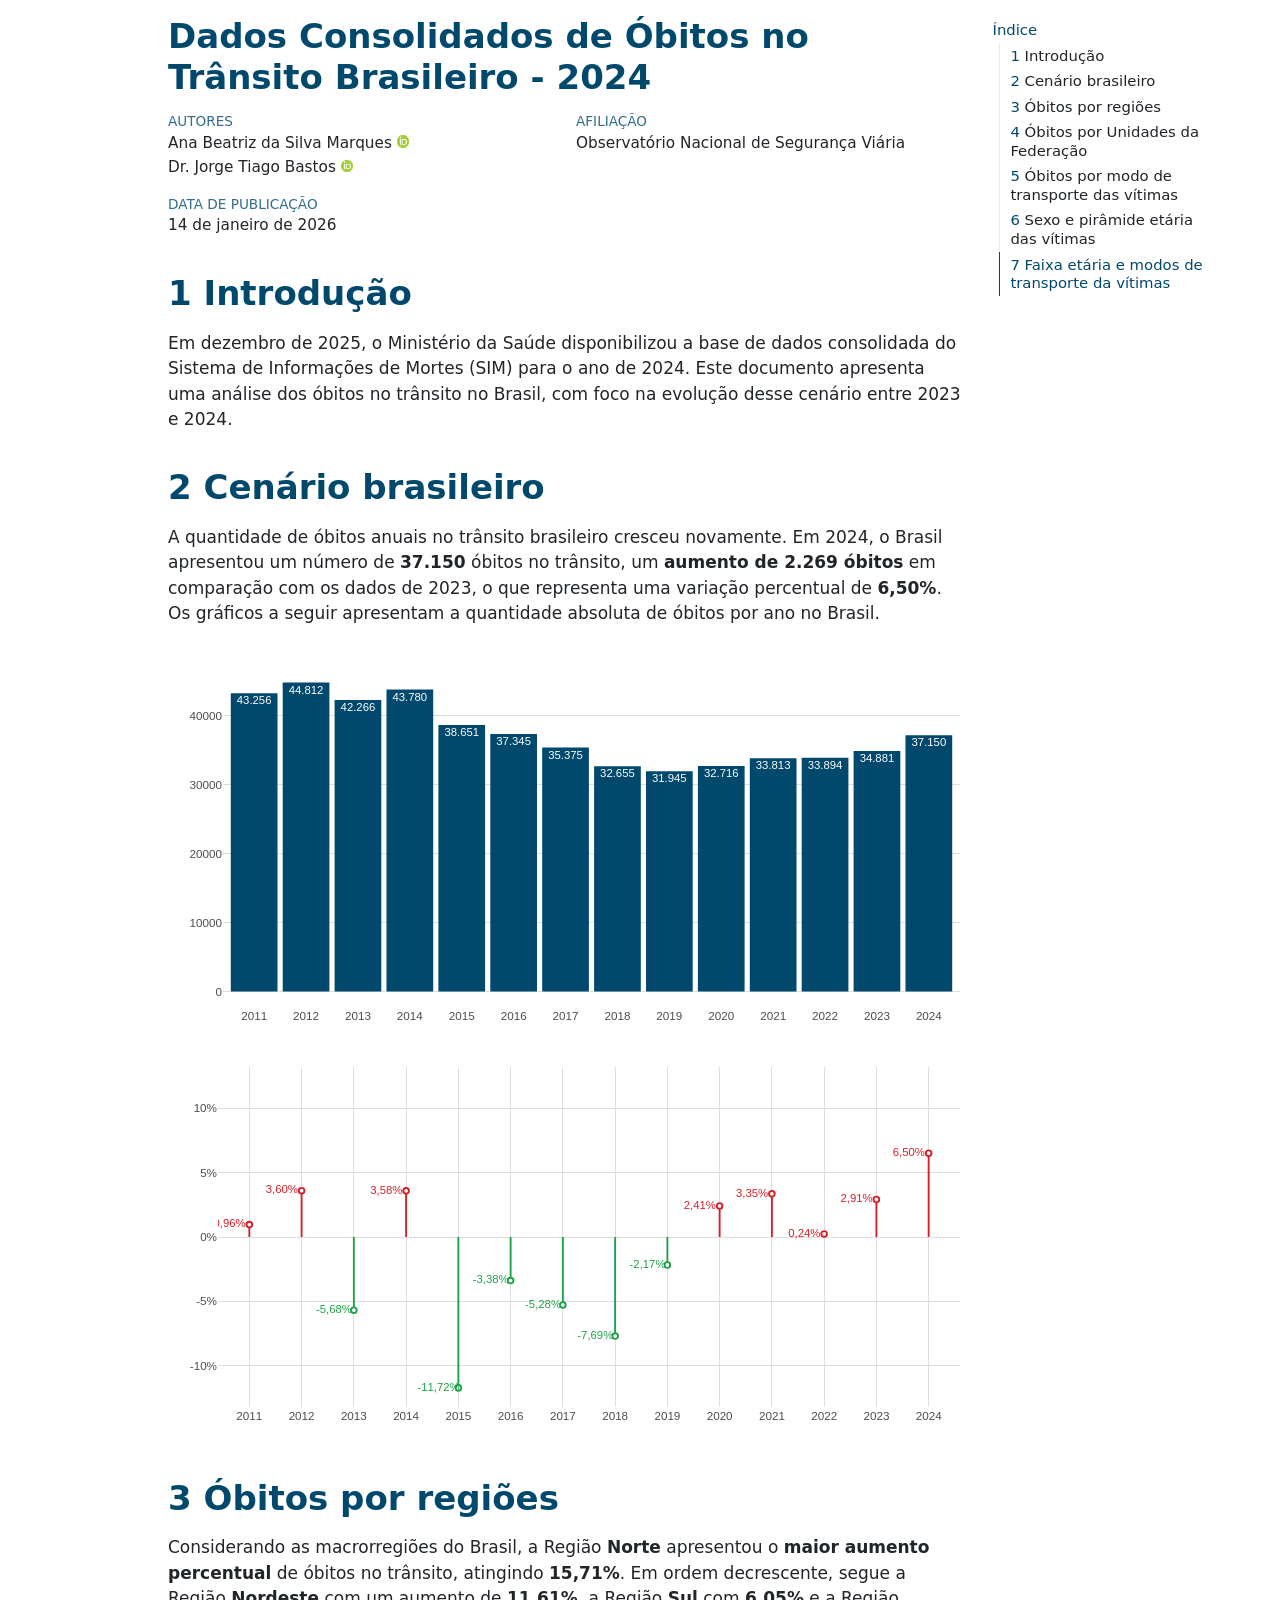
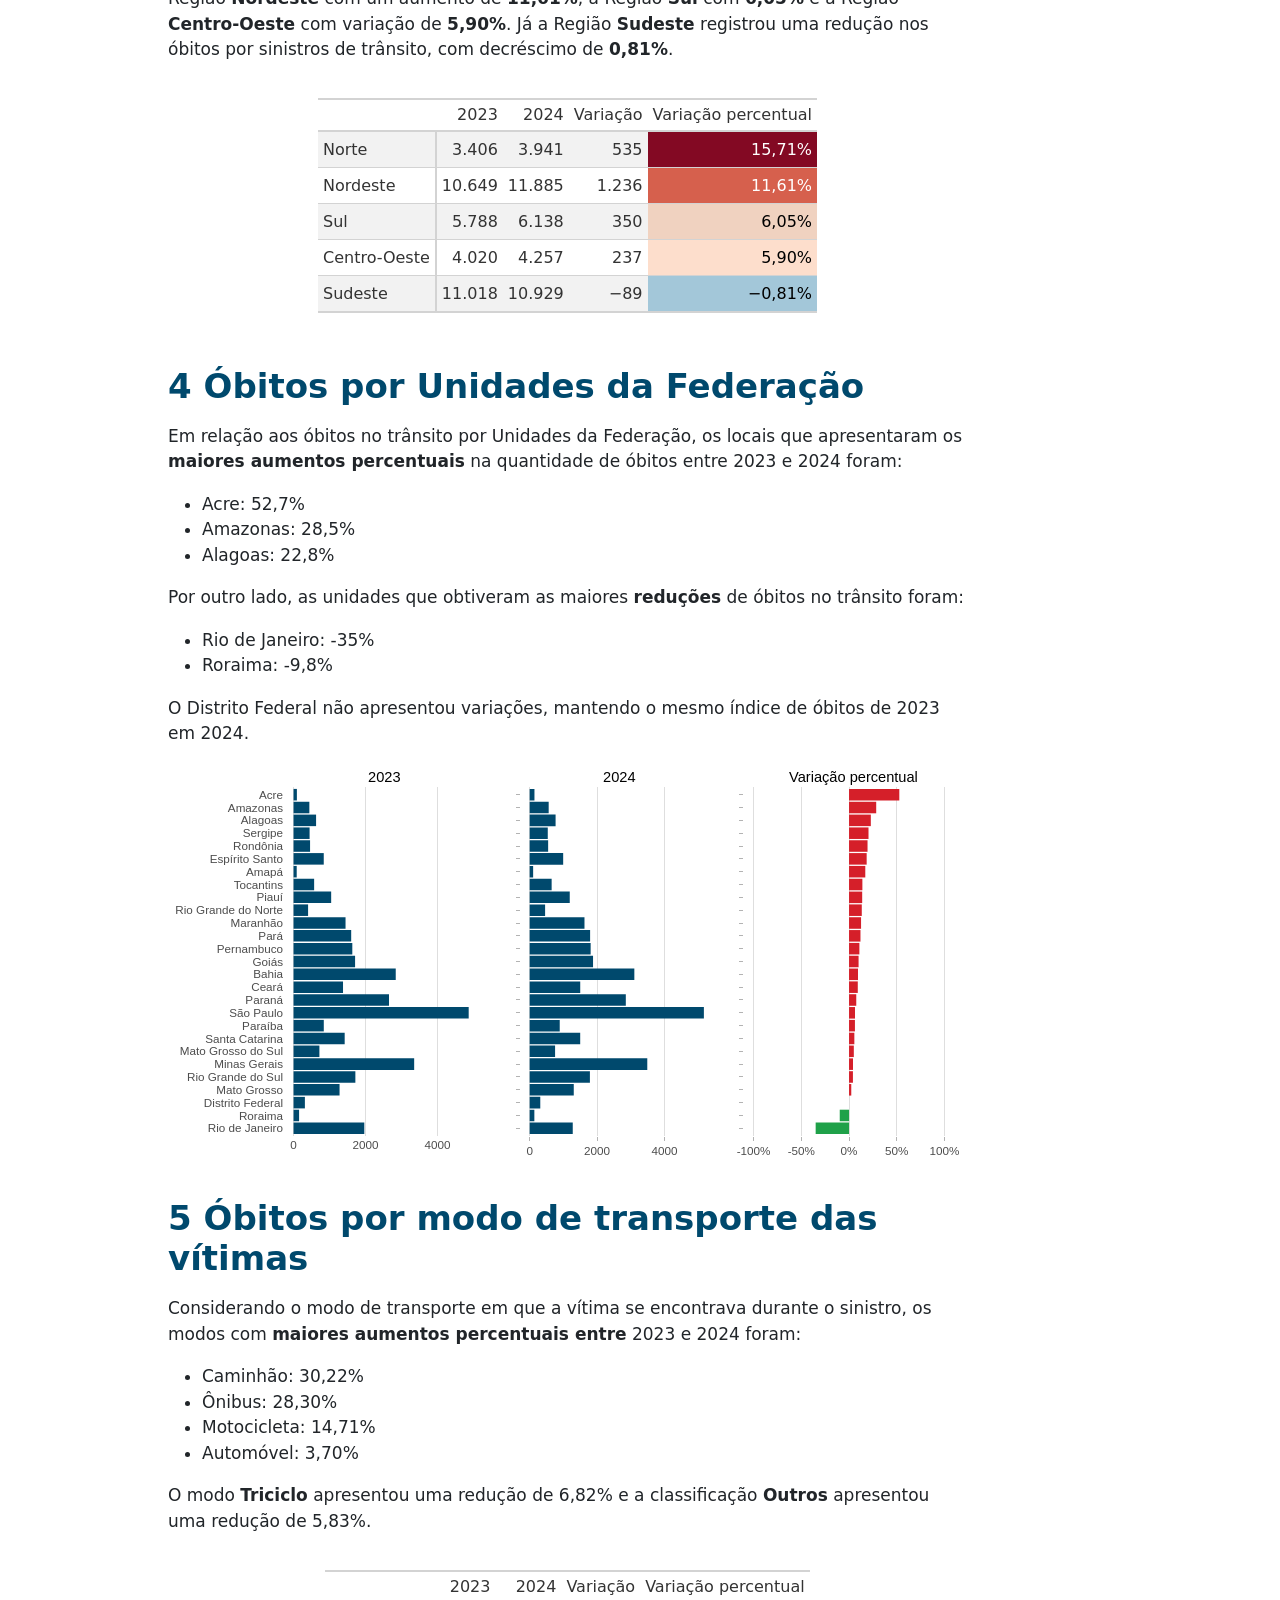
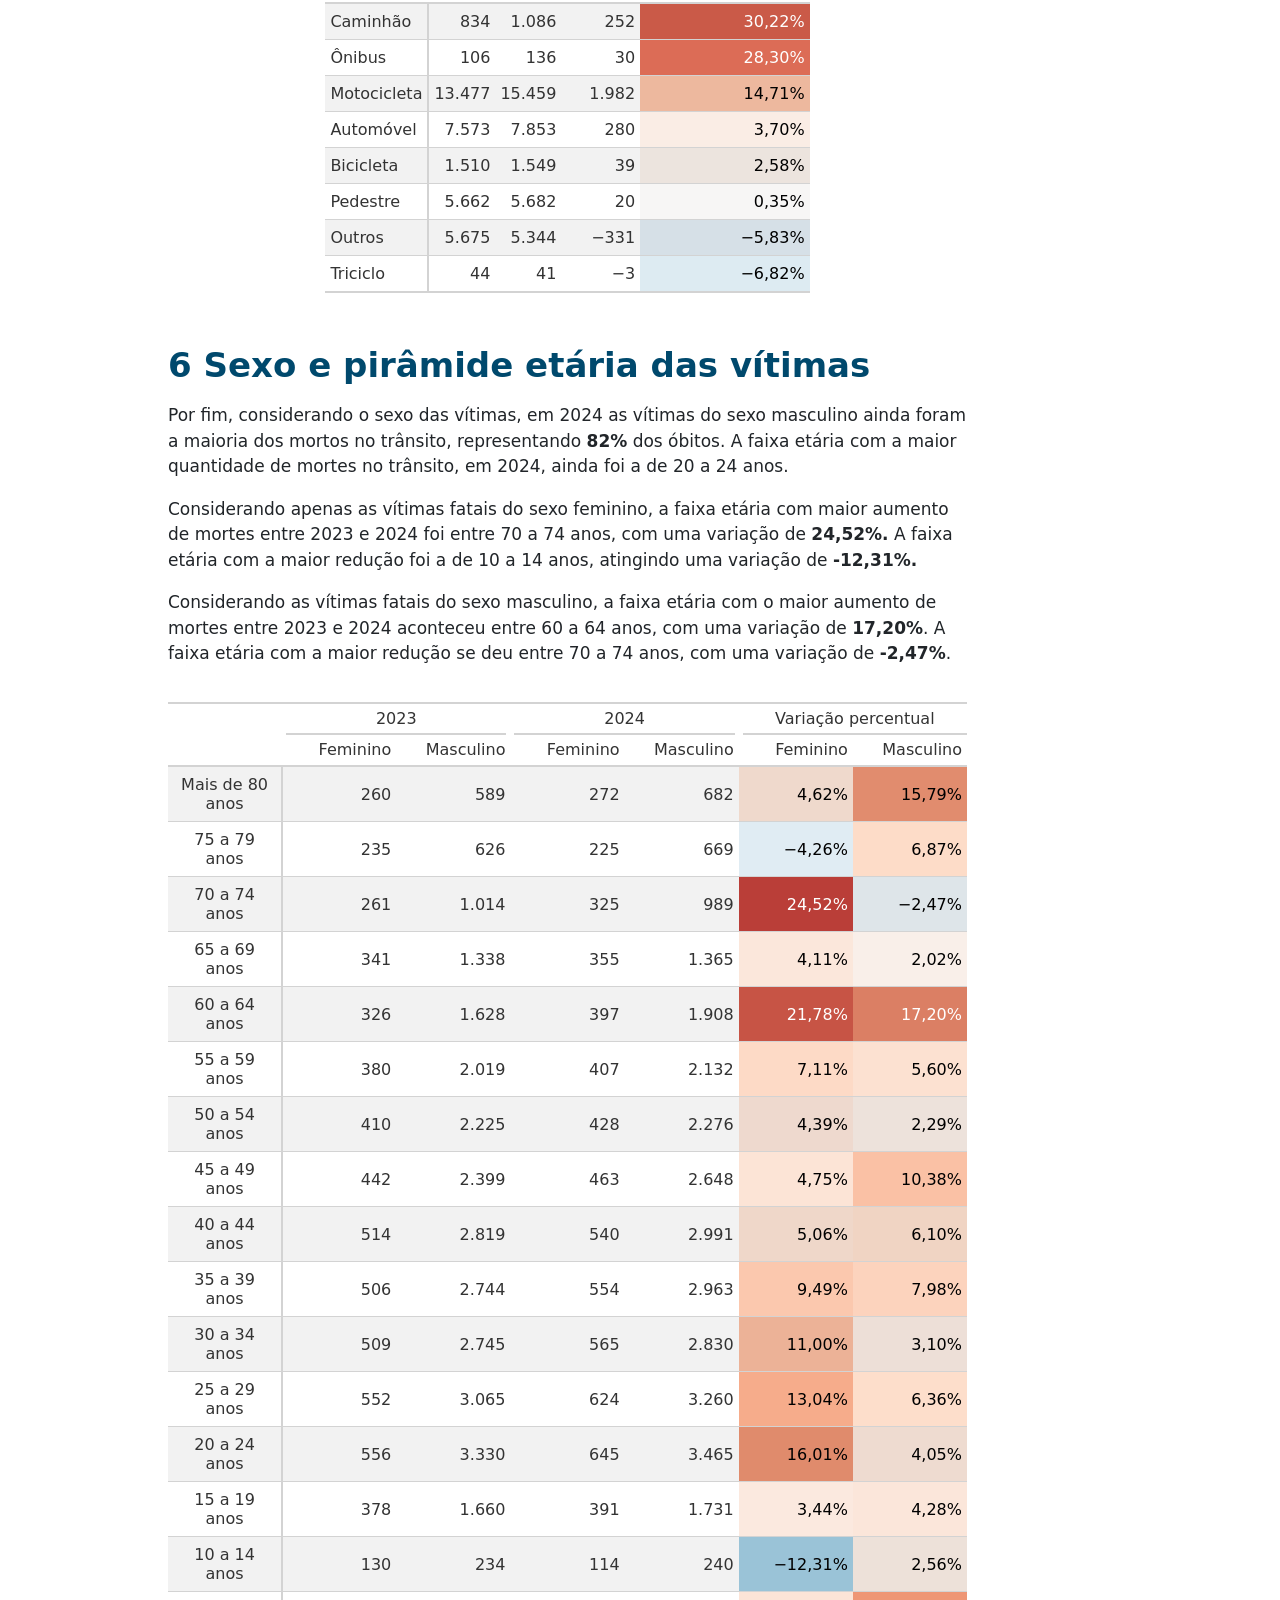
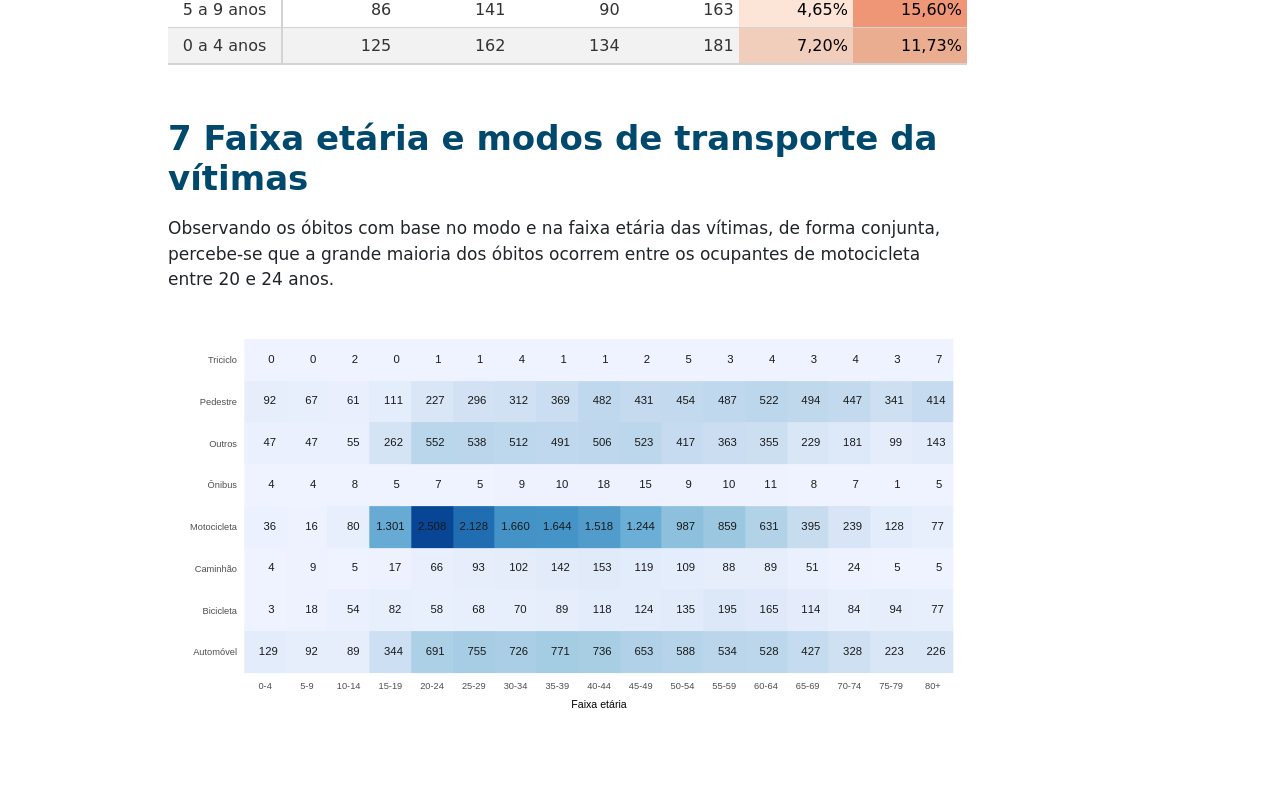
==== datasus2024.html @ a32dfc8d "Built site for gh-pages" ====
<!DOCTYPE html>
<html xmlns="http://www.w3.org/1999/xhtml" lang="pt-BR" xml:lang="pt-BR"><head>

<meta charset="utf-8">
<meta name="generator" content="quarto-1.7.32">

<meta name="viewport" content="width=device-width, initial-scale=1.0, user-scalable=yes">

<meta name="author" content="Ana Beatriz da Silva Marques">
<meta name="author" content="Dr.&nbsp;Jorge Tiago Bastos">

<title>Dados Consolidados de Óbitos no Trânsito Brasileiro - 2024</title>
<style>
code{white-space: pre-wrap;}
span.smallcaps{font-variant: small-caps;}
div.columns{display: flex; gap: min(4vw, 1.5em);}
div.column{flex: auto; overflow-x: auto;}
div.hanging-indent{margin-left: 1.5em; text-indent: -1.5em;}
ul.task-list{list-style: none;}
ul.task-list li input[type="checkbox"] {
  width: 0.8em;
  margin: 0 0.8em 0.2em -1em; /* quarto-specific, see https://github.com/quarto-dev/quarto-cli/issues/4556 */ 
  vertical-align: middle;
}
</style>


<script src="datasus2024_files/libs/clipboard/clipboard.min.js"></script>
<script src="datasus2024_files/libs/quarto-html/quarto.js" type="module"></script>
<script src="datasus2024_files/libs/quarto-html/tabsets/tabsets.js" type="module"></script>
<script src="datasus2024_files/libs/quarto-html/popper.min.js"></script>
<script src="datasus2024_files/libs/quarto-html/tippy.umd.min.js"></script>
<script src="datasus2024_files/libs/quarto-html/anchor.min.js"></script>
<link href="datasus2024_files/libs/quarto-html/tippy.css" rel="stylesheet">
<link href="datasus2024_files/libs/quarto-html/quarto-syntax-highlighting-37eea08aefeeee20ff55810ff984fec1.css" rel="stylesheet" id="quarto-text-highlighting-styles">
<script src="datasus2024_files/libs/bootstrap/bootstrap.min.js"></script>
<link href="datasus2024_files/libs/bootstrap/bootstrap-icons.css" rel="stylesheet">
<link href="datasus2024_files/libs/bootstrap/bootstrap-41763c02e6ad24514ba9706f990fed5f.min.css" rel="stylesheet" append-hash="true" id="quarto-bootstrap" data-mode="light">
<link href="datasus2024_files/libs/htmltools-fill-0.5.8.1/fill.css" rel="stylesheet">
<script src="datasus2024_files/libs/htmlwidgets-1.6.4/htmlwidgets.js"></script>
<script src="datasus2024_files/libs/plotly-binding-4.11.0/plotly.js"></script>
<script src="datasus2024_files/libs/typedarray-0.1/typedarray.min.js"></script>
<script src="datasus2024_files/libs/jquery-3.5.1/jquery.min.js"></script>
<link href="datasus2024_files/libs/crosstalk-1.2.2/css/crosstalk.min.css" rel="stylesheet">
<script src="datasus2024_files/libs/crosstalk-1.2.2/js/crosstalk.min.js"></script>
<link href="datasus2024_files/libs/plotly-htmlwidgets-css-2.11.1/plotly-htmlwidgets.css" rel="stylesheet">
<script src="datasus2024_files/libs/plotly-main-2.11.1/plotly-latest.min.js"></script>


</head>

<body class="quarto-light">

<div id="quarto-content" class="page-columns page-rows-contents page-layout-article">
<div id="quarto-margin-sidebar" class="sidebar margin-sidebar">
  <nav id="TOC" role="doc-toc" class="toc-active">
    <h2 id="toc-title">Índice</h2>
   
  <ul>
  <li><a href="#introdução" id="toc-introdução" class="nav-link active" data-scroll-target="#introdução"><span class="header-section-number">1</span> Introdução</a></li>
  <li><a href="#cenário-brasileiro" id="toc-cenário-brasileiro" class="nav-link" data-scroll-target="#cenário-brasileiro"><span class="header-section-number">2</span> Cenário brasileiro</a></li>
  <li><a href="#óbitos-por-regiões" id="toc-óbitos-por-regiões" class="nav-link" data-scroll-target="#óbitos-por-regiões"><span class="header-section-number">3</span> Óbitos por regiões</a></li>
  <li><a href="#óbitos-por-unidades-da-federação" id="toc-óbitos-por-unidades-da-federação" class="nav-link" data-scroll-target="#óbitos-por-unidades-da-federação"><span class="header-section-number">4</span> Óbitos por Unidades da Federação</a></li>
  <li><a href="#óbitos-por-modo-de-transporte-das-vítimas" id="toc-óbitos-por-modo-de-transporte-das-vítimas" class="nav-link" data-scroll-target="#óbitos-por-modo-de-transporte-das-vítimas"><span class="header-section-number">5</span> Óbitos por modo de transporte das vítimas</a></li>
  <li><a href="#sexo-e-pirâmide-etária-das-vítimas" id="toc-sexo-e-pirâmide-etária-das-vítimas" class="nav-link" data-scroll-target="#sexo-e-pirâmide-etária-das-vítimas"><span class="header-section-number">6</span> Sexo e pirâmide etária das vítimas</a></li>
  <li><a href="#faixa-etária-e-modos-de-transporte-da-vítimas" id="toc-faixa-etária-e-modos-de-transporte-da-vítimas" class="nav-link" data-scroll-target="#faixa-etária-e-modos-de-transporte-da-vítimas"><span class="header-section-number">7</span> Faixa etária e modos de transporte da vítimas</a></li>
  </ul>
</nav>
</div>
<main class="content" id="quarto-document-content">

<header id="title-block-header" class="quarto-title-block default">
<div class="quarto-title">
<h1 class="title">Dados Consolidados de Óbitos no Trânsito Brasileiro - 2024</h1>
</div>


<div class="quarto-title-meta-author">
  <div class="quarto-title-meta-heading">Autores</div>
  <div class="quarto-title-meta-heading">Afiliação</div>
  
    <div class="quarto-title-meta-contents">
    <p class="author">Ana Beatriz da Silva Marques <a href="https://orcid.org/0009-0005-0639-8325" class="quarto-title-author-orcid"> <img src="[data-uri]"></a></p>
  </div>
  <div class="quarto-title-meta-contents">
        <p class="affiliation">
            Observatório Nacional de Segurança Viária
          </p>
      </div>
    <div class="quarto-title-meta-contents">
    <p class="author">Dr.&nbsp;Jorge Tiago Bastos <a href="https://orcid.org/0000-0001-6447-1504" class="quarto-title-author-orcid"> <img src="[data-uri]"></a></p>
  </div>
  <div class="quarto-title-meta-contents">
      </div>
  </div>

<div class="quarto-title-meta">

      
    <div>
    <div class="quarto-title-meta-heading">Data de Publicação</div>
    <div class="quarto-title-meta-contents">
      <p class="date">14 de janeiro de 2026</p>
    </div>
  </div>
  
    
  </div>
  


</header>


<section id="introdução" class="level1" data-number="1">
<h1 data-number="1"><span class="header-section-number">1</span> Introdução</h1>
<p>Em dezembro de 2025, o Ministério da Saúde disponibilizou a base de dados consolidada do Sistema de Informações de Mortes (SIM) para o ano de 2024. Este documento apresenta uma análise dos óbitos no trânsito no Brasil, com foco na evolução desse cenário entre 2023 e 2024.</p>
</section>
<section id="cenário-brasileiro" class="level1" data-number="2">
<h1 data-number="2"><span class="header-section-number">2</span> Cenário brasileiro</h1>
<p>A quantidade de óbitos anuais no trânsito brasileiro cresceu novamente. Em 2024, o Brasil apresentou um número de <strong>37.150</strong> óbitos no trânsito, um <strong>aumento de 2.269 óbitos</strong> em comparação com os dados de 2023, o que representa uma variação percentual de <strong>6,50%</strong>. Os gráficos a seguir apresentam a quantidade absoluta de óbitos por ano no Brasil.</p>
<div class="cell">
<div class="cell-output-display">
<div class="plotly html-widget html-fill-item" id="htmlwidget-dae95ad88c0e0054a1a2" style="width:100%;height:400px;"></div>
<script type="application/json" data-for="htmlwidget-dae95ad88c0e0054a1a2">{"x":{"data":[{"orientation":"v","width":[0.89999999999999991,0.90000000000000013,0.90000000000000036,0.90000000000000036,0.90000000000000036,0.90000000000000036,0.90000000000000036,0.89999999999999947,0.89999999999999858,0.89999999999999858,0.89999999999999858,0.89999999999999858,0.89999999999999858,0.89999999999999858],"base":[0,0,0,0,0,0,0,0,0,0,0,0,0,0],"x":[1,2,3,4,5,6,7,8,9,10,11,12,13,14],"y":[43256,44812,42266,43780,38651,37345,35375,32655,31945,32716,33813,33894,34881,37150],"text":"","type":"bar","textposition":"none","marker":{"autocolorscale":false,"color":"rgba(0,73,109,1)","line":{"width":1.8897637795275593,"color":"transparent"}},"showlegend":false,"xaxis":"x","yaxis":"y","hoverinfo":"text","frame":null},{"x":[1,2,3,4,5,6,7,8,9,10,11,12,13,14],"y":[42056,43612,41066,42580,37451,36145,34175,31455,30745,31516,32613,32694,33681,35950],"text":["43.256","44.812","42.266","43.780","38.651","37.345","35.375","32.655","31.945","32.716","33.813","33.894","34.881","37.150"],"hovertext":["","","","","","","","","","","","","",""],"textfont":{"size":11.338582677165356,"color":"rgba(255,255,255,1)"},"type":"scatter","mode":"text","hoveron":"points","showlegend":false,"xaxis":"x","yaxis":"y","hoverinfo":"text","frame":null}],"layout":{"margin":{"t":23.305936073059364,"r":7.3059360730593621,"b":22.648401826484026,"l":40.182648401826491},"plot_bgcolor":"rgba(255,255,255,1)","paper_bgcolor":"rgba(255,255,255,1)","font":{"color":"rgba(0,0,0,1)","family":"","size":14.611872146118724},"xaxis":{"domain":[0,1],"automargin":true,"type":"linear","autorange":false,"range":[0.40000000000000002,14.6],"tickmode":"array","ticktext":["2011","2012","2013","2014","2015","2016","2017","2018","2019","2020","2021","2022","2023","2024"],"tickvals":[1,2,3,3.9999999999999996,5,6,7,7.9999999999999991,9,10,11,12,13,14],"categoryorder":"array","categoryarray":["2011","2012","2013","2014","2015","2016","2017","2018","2019","2020","2021","2022","2023","2024"],"nticks":null,"ticks":"","tickcolor":null,"ticklen":3.6529680365296811,"tickwidth":0,"showticklabels":true,"tickfont":{"color":"rgba(77,77,77,1)","family":"","size":11.689497716894984},"tickangle":-0,"showline":false,"linecolor":null,"linewidth":0,"showgrid":false,"gridcolor":null,"gridwidth":0,"zeroline":false,"anchor":"y","title":{"text":"","font":{"color":"rgba(0,0,0,1)","family":"","size":14.611872146118724}},"hoverformat":".2f"},"yaxis":{"domain":[0,1],"automargin":true,"type":"linear","autorange":false,"range":[-2240.5999999999999,47052.599999999999],"tickmode":"array","ticktext":["0","10000","20000","30000","40000"],"tickvals":[0,10000,20000,29999.999999999996,40000],"categoryorder":"array","categoryarray":["0","10000","20000","30000","40000"],"nticks":null,"ticks":"","tickcolor":null,"ticklen":3.6529680365296811,"tickwidth":0,"showticklabels":true,"tickfont":{"color":"rgba(77,77,77,1)","family":"","size":11.68949771689498},"tickangle":-0,"showline":false,"linecolor":null,"linewidth":0,"showgrid":true,"gridcolor":"rgba(222,222,222,1)","gridwidth":0,"zeroline":false,"anchor":"x","title":{"text":"","font":{"color":"rgba(0,0,0,1)","family":"","size":14.611872146118724}},"hoverformat":".2f"},"shapes":[{"type":"rect","fillcolor":null,"line":{"color":null,"width":0,"linetype":[]},"yref":"paper","xref":"paper","layer":"below","x0":0,"x1":1,"y0":0,"y1":1}],"showlegend":false,"legend":{"bgcolor":"rgba(255,255,255,1)","bordercolor":"transparent","borderwidth":0,"font":{"color":"rgba(0,0,0,1)","family":"","size":11.689497716894984}},"hovermode":"closest","barmode":"relative"},"config":{"doubleClick":"reset","modeBarButtonsToAdd":["hoverclosest","hovercompare"],"showSendToCloud":false},"source":"A","attrs":{"41351c4dd53b":{"x":{},"y":{},"type":"bar"},"413539ea2301":{"x":{},"y":{},"label":{}}},"cur_data":"41351c4dd53b","visdat":{"41351c4dd53b":["function (y) ","x"],"413539ea2301":["function (y) ","x"]},"highlight":{"on":"plotly_click","persistent":false,"dynamic":false,"selectize":false,"opacityDim":0.20000000000000001,"selected":{"opacity":1},"debounce":0},"shinyEvents":["plotly_hover","plotly_click","plotly_selected","plotly_relayout","plotly_brushed","plotly_brushing","plotly_clickannotation","plotly_doubleclick","plotly_deselect","plotly_afterplot","plotly_sunburstclick"],"base_url":"https://plot.ly"},"evals":[],"jsHooks":[]}</script>
</div>
</div>
<div class="cell">
<div class="cell-output-display">
<div class="plotly html-widget html-fill-item" id="htmlwidget-ebe0057b812dcc13d1f1" style="width:100%;height:400px;"></div>
<script type="application/json" data-for="htmlwidget-ebe0057b812dcc13d1f1">{"x":{"data":[{"x":[3,3,null,5,5,null,6,6,null,7,7,null,8,8,null,9,9],"y":[0,-0.056815138802106577,null,0,-0.11715395157606213,null,0,-0.033789552663579206,null,0,-0.052751372339001207,null,0,-0.076890459363957595,null,0,-0.021742459041494411],"text":"","type":"scatter","mode":"lines","line":{"width":1.8897637795275593,"color":"rgba(31,161,73,1)","dash":"solid"},"hoveron":"points","name":"down","legendgroup":"down","showlegend":true,"xaxis":"x","yaxis":"y","hoverinfo":"text","frame":null},{"x":[1,1,null,2,2,null,4,4,null,10,10,null,11,11,null,12,12,null,13,13,null,14,14],"y":[0,0.0096162823265801521,null,0,0.035971888292953579,null,0,0.035820754270572089,null,0,0.024135232430740335,null,0,0.033530994009047563,null,0,0.0023955283470854403,null,0,0.029120198265179677,null,0,0.065049740546429285],"text":"","type":"scatter","mode":"lines","line":{"width":1.8897637795275593,"color":"rgba(213,31,41,1)","dash":"solid"},"hoveron":"points","name":"up","legendgroup":"up","showlegend":true,"xaxis":"x","yaxis":"y","hoverinfo":"text","frame":null},{"x":[3,5,6,7,8,9],"y":[-0.056815138802106577,-0.11715395157606213,-0.033789552663579206,-0.052751372339001207,-0.076890459363957595,-0.021742459041494411],"text":"","type":"scatter","mode":"markers","marker":{"autocolorscale":false,"color":"rgba(255,255,255,1)","opacity":1,"size":5.6692913385826778,"symbol":"circle","line":{"width":1.8897637795275593,"color":"rgba(31,161,73,1)"}},"hoveron":"points","name":"down","legendgroup":"down","showlegend":false,"xaxis":"x","yaxis":"y","hoverinfo":"text","frame":null},{"x":[1,2,4,10,11,12,13,14],"y":[0.0096162823265801521,0.035971888292953579,0.035820754270572089,0.024135232430740335,0.033530994009047563,0.0023955283470854403,0.029120198265179677,0.065049740546429285],"text":"","type":"scatter","mode":"markers","marker":{"autocolorscale":false,"color":"rgba(255,255,255,1)","opacity":1,"size":5.6692913385826778,"symbol":"circle","line":{"width":1.8897637795275593,"color":"rgba(213,31,41,1)"}},"hoveron":"points","name":"up","legendgroup":"up","showlegend":false,"xaxis":"x","yaxis":"y","hoverinfo":"text","frame":null},{"x":[2.6200000000000001,4.6200000000000001,5.6200000000000001,6.6200000000000001,7.6200000000000001,8.6199999999999992],"y":[-0.056815138802106577,-0.11715395157606213,-0.033789552663579206,-0.052751372339001207,-0.076890459363957595,-0.021742459041494411],"text":["-5,68%","-11,72%","-3,38%","-5,28%","-7,69%","-2,17%"],"hovertext":["","","","","",""],"textfont":{"size":11.338582677165356,"color":"rgba(31,161,73,1)"},"type":"scatter","mode":"text","hoveron":"points","name":"down","legendgroup":"down","showlegend":false,"xaxis":"x","yaxis":"y","hoverinfo":"text","frame":null},{"x":[0.62,1.6200000000000001,3.6200000000000001,9.6199999999999992,10.619999999999999,11.619999999999999,12.619999999999999,13.619999999999999],"y":[0.0096162823265801521,0.035971888292953579,0.035820754270572089,0.024135232430740335,0.033530994009047563,0.0023955283470854403,0.029120198265179677,0.065049740546429285],"text":["0,96%","3,60%","3,58%","2,41%","3,35%","0,24%","2,91%","6,50%"],"hovertext":["","","","","","","",""],"textfont":{"size":11.338582677165356,"color":"rgba(213,31,41,1)"},"type":"scatter","mode":"text","hoveron":"points","name":"up","legendgroup":"up","showlegend":false,"xaxis":"x","yaxis":"y","hoverinfo":"text","frame":null}],"layout":{"margin":{"t":23.305936073059364,"r":7.3059360730593621,"b":22.648401826484026,"l":34.337899543379002},"plot_bgcolor":"rgba(255,255,255,1)","paper_bgcolor":"rgba(255,255,255,1)","font":{"color":"rgba(0,0,0,1)","family":"","size":14.611872146118724},"xaxis":{"domain":[0,1],"automargin":true,"type":"linear","autorange":false,"range":[0.40000000000000002,14.6],"tickmode":"array","ticktext":["2011","2012","2013","2014","2015","2016","2017","2018","2019","2020","2021","2022","2023","2024"],"tickvals":[1,2,3,3.9999999999999996,5,6,7,7.9999999999999991,9,10,11,12,13,14],"categoryorder":"array","categoryarray":["2011","2012","2013","2014","2015","2016","2017","2018","2019","2020","2021","2022","2023","2024"],"nticks":null,"ticks":"","tickcolor":null,"ticklen":3.6529680365296811,"tickwidth":0,"showticklabels":true,"tickfont":{"color":"rgba(77,77,77,1)","family":"","size":11.689497716894984},"tickangle":-0,"showline":false,"linecolor":null,"linewidth":0,"showgrid":true,"gridcolor":"rgba(222,222,222,1)","gridwidth":0,"zeroline":false,"anchor":"y","title":{"text":"","font":{"color":"rgba(0,0,0,1)","family":"","size":14.611872146118724}},"hoverformat":".2f"},"yaxis":{"domain":[0,1],"automargin":true,"type":"linear","autorange":false,"range":[-0.13200000000000001,0.13200000000000001],"tickmode":"array","ticktext":["-10%","-5%","0%","5%","10%"],"tickvals":[-0.10000000000000002,-0.050000000000000017,0,0.049999999999999989,0.099999999999999978],"categoryorder":"array","categoryarray":["-10%","-5%","0%","5%","10%"],"nticks":null,"ticks":"","tickcolor":null,"ticklen":3.6529680365296811,"tickwidth":0,"showticklabels":true,"tickfont":{"color":"rgba(77,77,77,1)","family":"","size":11.68949771689498},"tickangle":-0,"showline":false,"linecolor":null,"linewidth":0,"showgrid":true,"gridcolor":"rgba(222,222,222,1)","gridwidth":0,"zeroline":false,"anchor":"x","title":{"text":"","font":{"color":"rgba(0,0,0,1)","family":"","size":14.611872146118724}},"hoverformat":".2f"},"shapes":[{"type":"rect","fillcolor":null,"line":{"color":null,"width":0,"linetype":[]},"yref":"paper","xref":"paper","layer":"below","x0":0,"x1":1,"y0":0,"y1":1}],"showlegend":false,"legend":{"bgcolor":"rgba(255,255,255,1)","bordercolor":"transparent","borderwidth":0,"font":{"color":"rgba(0,0,0,1)","family":"","size":11.689497716894984}},"hovermode":"closest","barmode":"relative"},"config":{"doubleClick":"reset","modeBarButtonsToAdd":["hoverclosest","hovercompare"],"showSendToCloud":false},"source":"A","attrs":{"413574b69442":{"x":{},"y":{},"colour":{},"xend":{},"yend":{},"type":"scatter"},"41357ebfb4ea":{"x":{},"y":{},"colour":{}},"41355bfeafa8":{"x":{},"y":{},"colour":{},"label":{}}},"cur_data":"413574b69442","visdat":{"413574b69442":["function (y) ","x"],"41357ebfb4ea":["function (y) ","x"],"41355bfeafa8":["function (y) ","x"]},"highlight":{"on":"plotly_click","persistent":false,"dynamic":false,"selectize":false,"opacityDim":0.20000000000000001,"selected":{"opacity":1},"debounce":0},"shinyEvents":["plotly_hover","plotly_click","plotly_selected","plotly_relayout","plotly_brushed","plotly_brushing","plotly_clickannotation","plotly_doubleclick","plotly_deselect","plotly_afterplot","plotly_sunburstclick"],"base_url":"https://plot.ly"},"evals":[],"jsHooks":[]}</script>
</div>
</div>
</section>
<section id="óbitos-por-regiões" class="level1" data-number="3">
<h1 data-number="3"><span class="header-section-number">3</span> Óbitos por regiões</h1>
<p>Considerando as macrorregiões do Brasil, a Região <strong>Norte</strong> apresentou o <strong>maior aumento percentual</strong> de óbitos no trânsito, atingindo <strong>15,71%</strong>. Em ordem decrescente, segue a Região <strong>Nordeste</strong> com um aumento de <strong>11,61%</strong>, a Região <strong>Sul</strong> com <strong>6,05%</strong> e a Região <strong>Centro-Oeste</strong> com variação de <strong>5,90%</strong>. Já a Região <strong>Sudeste</strong> registrou uma redução nos óbitos por sinistros de trânsito, com decréscimo de <strong>0,81%</strong>.</p>
<div class="cell">
<div class="cell-output-display">
<div id="afyrwmkdia" style="padding-left:0px;padding-right:0px;padding-top:10px;padding-bottom:10px;overflow-x:auto;overflow-y:auto;width:auto;height:auto;">
<style>#afyrwmkdia table {
  font-family: system-ui, 'Segoe UI', Roboto, Helvetica, Arial, sans-serif, 'Apple Color Emoji', 'Segoe UI Emoji', 'Segoe UI Symbol', 'Noto Color Emoji';
  -webkit-font-smoothing: antialiased;
  -moz-osx-font-smoothing: grayscale;
}

#afyrwmkdia thead, #afyrwmkdia tbody, #afyrwmkdia tfoot, #afyrwmkdia tr, #afyrwmkdia td, #afyrwmkdia th {
  border-style: none;
}

#afyrwmkdia p {
  margin: 0;
  padding: 0;
}

#afyrwmkdia .gt_table {
  display: table;
  border-collapse: collapse;
  line-height: normal;
  margin-left: auto;
  margin-right: auto;
  color: #333333;
  font-size: 16px;
  font-weight: normal;
  font-style: normal;
  background-color: #FFFFFF;
  width: auto;
  border-top-style: solid;
  border-top-width: 2px;
  border-top-color: #A8A8A8;
  border-right-style: none;
  border-right-width: 2px;
  border-right-color: #D3D3D3;
  border-bottom-style: solid;
  border-bottom-width: 2px;
  border-bottom-color: #A8A8A8;
  border-left-style: none;
  border-left-width: 2px;
  border-left-color: #D3D3D3;
}

#afyrwmkdia .gt_caption {
  padding-top: 4px;
  padding-bottom: 4px;
}

#afyrwmkdia .gt_title {
  color: #333333;
  font-size: 125%;
  font-weight: initial;
  padding-top: 4px;
  padding-bottom: 4px;
  padding-left: 5px;
  padding-right: 5px;
  border-bottom-color: #FFFFFF;
  border-bottom-width: 0;
}

#afyrwmkdia .gt_subtitle {
  color: #333333;
  font-size: 85%;
  font-weight: initial;
  padding-top: 3px;
  padding-bottom: 5px;
  padding-left: 5px;
  padding-right: 5px;
  border-top-color: #FFFFFF;
  border-top-width: 0;
}

#afyrwmkdia .gt_heading {
  background-color: #FFFFFF;
  text-align: center;
  border-bottom-color: #FFFFFF;
  border-left-style: none;
  border-left-width: 1px;
  border-left-color: #D3D3D3;
  border-right-style: none;
  border-right-width: 1px;
  border-right-color: #D3D3D3;
}

#afyrwmkdia .gt_bottom_border {
  border-bottom-style: solid;
  border-bottom-width: 2px;
  border-bottom-color: #D3D3D3;
}

#afyrwmkdia .gt_col_headings {
  border-top-style: solid;
  border-top-width: 2px;
  border-top-color: #D3D3D3;
  border-bottom-style: solid;
  border-bottom-width: 2px;
  border-bottom-color: #D3D3D3;
  border-left-style: none;
  border-left-width: 1px;
  border-left-color: #D3D3D3;
  border-right-style: none;
  border-right-width: 1px;
  border-right-color: #D3D3D3;
}

#afyrwmkdia .gt_col_heading {
  color: #333333;
  background-color: #FFFFFF;
  font-size: 100%;
  font-weight: normal;
  text-transform: inherit;
  border-left-style: none;
  border-left-width: 1px;
  border-left-color: #D3D3D3;
  border-right-style: none;
  border-right-width: 1px;
  border-right-color: #D3D3D3;
  vertical-align: bottom;
  padding-top: 5px;
  padding-bottom: 6px;
  padding-left: 5px;
  padding-right: 5px;
  overflow-x: hidden;
}

#afyrwmkdia .gt_column_spanner_outer {
  color: #333333;
  background-color: #FFFFFF;
  font-size: 100%;
  font-weight: normal;
  text-transform: inherit;
  padding-top: 0;
  padding-bottom: 0;
  padding-left: 4px;
  padding-right: 4px;
}

#afyrwmkdia .gt_column_spanner_outer:first-child {
  padding-left: 0;
}

#afyrwmkdia .gt_column_spanner_outer:last-child {
  padding-right: 0;
}

#afyrwmkdia .gt_column_spanner {
  border-bottom-style: solid;
  border-bottom-width: 2px;
  border-bottom-color: #D3D3D3;
  vertical-align: bottom;
  padding-top: 5px;
  padding-bottom: 5px;
  overflow-x: hidden;
  display: inline-block;
  width: 100%;
}

#afyrwmkdia .gt_spanner_row {
  border-bottom-style: hidden;
}

#afyrwmkdia .gt_group_heading {
  padding-top: 8px;
  padding-bottom: 8px;
  padding-left: 5px;
  padding-right: 5px;
  color: #333333;
  background-color: #FFFFFF;
  font-size: 100%;
  font-weight: initial;
  text-transform: inherit;
  border-top-style: solid;
  border-top-width: 2px;
  border-top-color: #D3D3D3;
  border-bottom-style: solid;
  border-bottom-width: 2px;
  border-bottom-color: #D3D3D3;
  border-left-style: none;
  border-left-width: 1px;
  border-left-color: #D3D3D3;
  border-right-style: none;
  border-right-width: 1px;
  border-right-color: #D3D3D3;
  vertical-align: middle;
  text-align: left;
}

#afyrwmkdia .gt_empty_group_heading {
  padding: 0.5px;
  color: #333333;
  background-color: #FFFFFF;
  font-size: 100%;
  font-weight: initial;
  border-top-style: solid;
  border-top-width: 2px;
  border-top-color: #D3D3D3;
  border-bottom-style: solid;
  border-bottom-width: 2px;
  border-bottom-color: #D3D3D3;
  vertical-align: middle;
}

#afyrwmkdia .gt_from_md > :first-child {
  margin-top: 0;
}

#afyrwmkdia .gt_from_md > :last-child {
  margin-bottom: 0;
}

#afyrwmkdia .gt_row {
  padding-top: 8px;
  padding-bottom: 8px;
  padding-left: 5px;
  padding-right: 5px;
  margin: 10px;
  border-top-style: solid;
  border-top-width: 1px;
  border-top-color: #D3D3D3;
  border-left-style: none;
  border-left-width: 1px;
  border-left-color: #D3D3D3;
  border-right-style: none;
  border-right-width: 1px;
  border-right-color: #D3D3D3;
  vertical-align: middle;
  overflow-x: hidden;
}

#afyrwmkdia .gt_stub {
  color: #333333;
  background-color: #FFFFFF;
  font-size: 100%;
  font-weight: initial;
  text-transform: inherit;
  border-right-style: solid;
  border-right-width: 2px;
  border-right-color: #D3D3D3;
  padding-left: 5px;
  padding-right: 5px;
}

#afyrwmkdia .gt_stub_row_group {
  color: #333333;
  background-color: #FFFFFF;
  font-size: 100%;
  font-weight: initial;
  text-transform: inherit;
  border-right-style: solid;
  border-right-width: 2px;
  border-right-color: #D3D3D3;
  padding-left: 5px;
  padding-right: 5px;
  vertical-align: top;
}

#afyrwmkdia .gt_row_group_first td {
  border-top-width: 2px;
}

#afyrwmkdia .gt_row_group_first th {
  border-top-width: 2px;
}

#afyrwmkdia .gt_summary_row {
  color: #333333;
  background-color: #FFFFFF;
  text-transform: inherit;
  padding-top: 8px;
  padding-bottom: 8px;
  padding-left: 5px;
  padding-right: 5px;
}

#afyrwmkdia .gt_first_summary_row {
  border-top-style: solid;
  border-top-color: #D3D3D3;
}

#afyrwmkdia .gt_first_summary_row.thick {
  border-top-width: 2px;
}

#afyrwmkdia .gt_last_summary_row {
  padding-top: 8px;
  padding-bottom: 8px;
  padding-left: 5px;
  padding-right: 5px;
  border-bottom-style: solid;
  border-bottom-width: 2px;
  border-bottom-color: #D3D3D3;
}

#afyrwmkdia .gt_grand_summary_row {
  color: #333333;
  background-color: #FFFFFF;
  text-transform: inherit;
  padding-top: 8px;
  padding-bottom: 8px;
  padding-left: 5px;
  padding-right: 5px;
}

#afyrwmkdia .gt_first_grand_summary_row {
  padding-top: 8px;
  padding-bottom: 8px;
  padding-left: 5px;
  padding-right: 5px;
  border-top-style: double;
  border-top-width: 6px;
  border-top-color: #D3D3D3;
}

#afyrwmkdia .gt_last_grand_summary_row_top {
  padding-top: 8px;
  padding-bottom: 8px;
  padding-left: 5px;
  padding-right: 5px;
  border-bottom-style: double;
  border-bottom-width: 6px;
  border-bottom-color: #D3D3D3;
}

#afyrwmkdia .gt_striped {
  background-color: rgba(128, 128, 128, 0.05);
}

#afyrwmkdia .gt_table_body {
  border-top-style: solid;
  border-top-width: 2px;
  border-top-color: #D3D3D3;
  border-bottom-style: solid;
  border-bottom-width: 2px;
  border-bottom-color: #D3D3D3;
}

#afyrwmkdia .gt_footnotes {
  color: #333333;
  background-color: #FFFFFF;
  border-bottom-style: none;
  border-bottom-width: 2px;
  border-bottom-color: #D3D3D3;
  border-left-style: none;
  border-left-width: 2px;
  border-left-color: #D3D3D3;
  border-right-style: none;
  border-right-width: 2px;
  border-right-color: #D3D3D3;
}

#afyrwmkdia .gt_footnote {
  margin: 0px;
  font-size: 90%;
  padding-top: 4px;
  padding-bottom: 4px;
  padding-left: 5px;
  padding-right: 5px;
}

#afyrwmkdia .gt_sourcenotes {
  color: #333333;
  background-color: #FFFFFF;
  border-bottom-style: none;
  border-bottom-width: 2px;
  border-bottom-color: #D3D3D3;
  border-left-style: none;
  border-left-width: 2px;
  border-left-color: #D3D3D3;
  border-right-style: none;
  border-right-width: 2px;
  border-right-color: #D3D3D3;
}

#afyrwmkdia .gt_sourcenote {
  font-size: 90%;
  padding-top: 4px;
  padding-bottom: 4px;
  padding-left: 5px;
  padding-right: 5px;
}

#afyrwmkdia .gt_left {
  text-align: left;
}

#afyrwmkdia .gt_center {
  text-align: center;
}

#afyrwmkdia .gt_right {
  text-align: right;
  font-variant-numeric: tabular-nums;
}

#afyrwmkdia .gt_font_normal {
  font-weight: normal;
}

#afyrwmkdia .gt_font_bold {
  font-weight: bold;
}

#afyrwmkdia .gt_font_italic {
  font-style: italic;
}

#afyrwmkdia .gt_super {
  font-size: 65%;
}

#afyrwmkdia .gt_footnote_marks {
  font-size: 75%;
  vertical-align: 0.4em;
  position: initial;
}

#afyrwmkdia .gt_asterisk {
  font-size: 100%;
  vertical-align: 0;
}

#afyrwmkdia .gt_indent_1 {
  text-indent: 5px;
}

#afyrwmkdia .gt_indent_2 {
  text-indent: 10px;
}

#afyrwmkdia .gt_indent_3 {
  text-indent: 15px;
}

#afyrwmkdia .gt_indent_4 {
  text-indent: 20px;
}

#afyrwmkdia .gt_indent_5 {
  text-indent: 25px;
}

#afyrwmkdia .katex-display {
  display: inline-flex !important;
  margin-bottom: 0.75em !important;
}

#afyrwmkdia div.Reactable > div.rt-table > div.rt-thead > div.rt-tr.rt-tr-group-header > div.rt-th-group:after {
  height: 0px !important;
}
</style>

<table class="gt_table caption-top table table-sm table-striped small" data-quarto-postprocess="true" data-quarto-disable-processing="false" data-quarto-bootstrap="false">
<thead>
<tr class="gt_col_headings header">
<th id="a::stub" class="gt_col_heading gt_columns_bottom_border gt_left" data-quarto-table-cell-role="th" scope="col"></th>
<th id="ano_2023" class="gt_col_heading gt_columns_bottom_border gt_right" data-quarto-table-cell-role="th" scope="col">2023</th>
<th id="ano_2024" class="gt_col_heading gt_columns_bottom_border gt_right" data-quarto-table-cell-role="th" scope="col">2024</th>
<th id="var" class="gt_col_heading gt_columns_bottom_border gt_right" data-quarto-table-cell-role="th" scope="col">Variação</th>
<th id="var_perc" class="gt_col_heading gt_columns_bottom_border gt_right" data-quarto-table-cell-role="th" scope="col">Variação percentual</th>
</tr>
</thead>
<tbody class="gt_table_body">
<tr class="odd">
<td id="stub_1_1" class="gt_row gt_left gt_stub" data-quarto-table-cell-role="th" scope="row">Norte</td>
<td class="gt_row gt_right" headers="stub_1_1 ano_2023">3.406</td>
<td class="gt_row gt_right" headers="stub_1_1 ano_2024">3.941</td>
<td class="gt_row gt_right" headers="stub_1_1 var">535</td>
<td class="gt_row gt_right" headers="stub_1_1 var_perc" style="background-color: #8A0A25; color: #FFFFFF">15,71%</td>
</tr>
<tr class="even">
<td id="stub_1_2" class="gt_row gt_left gt_stub" data-quarto-table-cell-role="th" scope="row">Nordeste</td>
<td class="gt_row gt_right" headers="stub_1_2 ano_2023">10.649</td>
<td class="gt_row gt_right" headers="stub_1_2 ano_2024">11.885</td>
<td class="gt_row gt_right" headers="stub_1_2 var">1.236</td>
<td class="gt_row gt_right" headers="stub_1_2 var_perc" style="background-color: #D6604D; color: #FFFFFF">11,61%</td>
</tr>
<tr class="odd">
<td id="stub_1_3" class="gt_row gt_left gt_stub" data-quarto-table-cell-role="th" scope="row">Sul</td>
<td class="gt_row gt_right" headers="stub_1_3 ano_2023">5.788</td>
<td class="gt_row gt_right" headers="stub_1_3 ano_2024">6.138</td>
<td class="gt_row gt_right" headers="stub_1_3 var">350</td>
<td class="gt_row gt_right" headers="stub_1_3 var_perc" style="background-color: #FDDDCA; color: #000000">6,05%</td>
</tr>
<tr class="even">
<td id="stub_1_4" class="gt_row gt_left gt_stub" data-quarto-table-cell-role="th" scope="row">Centro-Oeste</td>
<td class="gt_row gt_right" headers="stub_1_4 ano_2023">4.020</td>
<td class="gt_row gt_right" headers="stub_1_4 ano_2024">4.257</td>
<td class="gt_row gt_right" headers="stub_1_4 var">237</td>
<td class="gt_row gt_right" headers="stub_1_4 var_perc" style="background-color: #FDDECC; color: #000000">5,90%</td>
</tr>
<tr class="odd">
<td id="stub_1_5" class="gt_row gt_left gt_stub" data-quarto-table-cell-role="th" scope="row">Sudeste</td>
<td class="gt_row gt_right" headers="stub_1_5 ano_2023">11.018</td>
<td class="gt_row gt_right" headers="stub_1_5 ano_2024">10.929</td>
<td class="gt_row gt_right" headers="stub_1_5 var">−89</td>
<td class="gt_row gt_right" headers="stub_1_5 var_perc" style="background-color: #ACD2E5; color: #000000">−0,81%</td>
</tr>
</tbody>
</table>

</div>
</div>
</div>
</section>
<section id="óbitos-por-unidades-da-federação" class="level1" data-number="4">
<h1 data-number="4"><span class="header-section-number">4</span> Óbitos por Unidades da Federação</h1>
<p>Em relação aos óbitos no trânsito por Unidades da Federação, os locais que apresentaram os <strong>maiores aumentos percentuais</strong> na quantidade de óbitos entre 2023 e 2024 foram:</p>
<ul>
<li>Acre: 52,7%</li>
<li>Amazonas: 28,5%</li>
<li>Alagoas: 22,8%</li>
</ul>
<p>Por outro lado, as unidades que obtiveram as maiores <strong>reduções</strong> de óbitos no trânsito foram:</p>
<ul>
<li>Rio de Janeiro: -35%</li>
<li>Roraima: -9,8%</li>
</ul>
<p>O Distrito Federal não apresentou variações, mantendo o mesmo índice de óbitos de 2023 em 2024.</p>
<div class="cell">
<div class="cell-output-display">
<div class="plotly html-widget html-fill-item" id="htmlwidget-aadf6edd7ab18f97fc14" style="width:100%;height:400px;"></div>
<script type="application/json" data-for="htmlwidget-aadf6edd7ab18f97fc14">{"x":{"data":[{"orientation":"h","width":[0.89999999999999858,0.89999999999999858,0.89999999999999858,0.89999999999999858,0.89999999999999858,0.89999999999999858,0.90000000000000036,0.89999999999999858,0.89999999999999858,0.89999999999999858,0.90000000000000036,0.90000000000000036,0.90000000000000036,0.89999999999999858,0.89999999999999858,0.89999999999999858,0.89999999999999858,0.89999999999999858,0.89999999999999858,0.90000000000000036,0.89999999999999991,0.89999999999999858,0.90000000000000013,0.89999999999999947,0.89999999999999858,0.89999999999999858,0.89999999999999858],"base":[0,0,0,0,0,0,0,0,0,0,0,0,0,0,0,0,0,0,0,0,0,0,0,0,0,0,0],"x":[93,626,88,439,2838,1374,315,839,1709,1444,1278,718,3350,2651,840,1601,1632,1045,404,1717,1965,459,154,1420,446,4864,572],"y":[27,25,21,26,13,12,3,22,14,17,4,7,6,11,9,16,15,19,18,5,1,23,2,8,24,10,20],"text":["Acre (2023):    93","Alagoas (2023):   626","Amapá (2023):    88","Amazonas (2023):   439","Bahia (2023): 2.838","Ceará (2023): 1.374","Distrito Federal (2023):   315","Espírito Santo (2023):   839","Goiás (2023): 1.709","Maranhão (2023): 1.444","Mato Grosso (2023): 1.278","Mato Grosso do Sul (2023):   718","Minas Gerais (2023): 3.350","Paraná (2023): 2.651","Paraíba (2023):   840","Pará (2023): 1.601","Pernambuco (2023): 1.632","Piauí (2023): 1.045","Rio Grande do Norte (2023):   404","Rio Grande do Sul (2023): 1.717","Rio de Janeiro (2023): 1.965","Rondônia (2023):   459","Roraima (2023):   154","Santa Catarina (2023): 1.420","Sergipe (2023):   446","São Paulo (2023): 4.864","Tocantins (2023):   572"],"type":"bar","textposition":"none","marker":{"autocolorscale":false,"color":"rgba(0,73,109,1)","line":{"width":1.8897637795275593,"color":"transparent"}},"showlegend":false,"xaxis":"x","yaxis":"y","hoverinfo":"text","frame":null},{"orientation":"h","width":[0.89999999999999858,0.89999999999999858,0.89999999999999858,0.89999999999999858,0.89999999999999858,0.89999999999999858,0.90000000000000036,0.89999999999999858,0.89999999999999858,0.89999999999999858,0.90000000000000036,0.90000000000000036,0.90000000000000036,0.89999999999999858,0.89999999999999858,0.89999999999999858,0.89999999999999858,0.89999999999999858,0.89999999999999858,0.90000000000000036,0.89999999999999991,0.89999999999999858,0.90000000000000013,0.89999999999999947,0.89999999999999858,0.89999999999999858,0.89999999999999858],"base":[0,0,0,0,0,0,0,0,0,0,0,0,0,0,0,0,0,0,0,0,0,0,0,0,0,0,0],"x":[142,769,103,564,3105,1500,315,994,1880,1626,1308,754,3489,2852,892,1793,1809,1189,458,1787,1278,548,139,1499,537,5168,652],"y":[27,25,21,26,13,12,3,22,14,17,4,7,6,11,9,16,15,19,18,5,1,23,2,8,24,10,20],"text":["Acre (2024):   142","Alagoas (2024):   769","Amapá (2024):   103","Amazonas (2024):   564","Bahia (2024): 3.105","Ceará (2024): 1.500","Distrito Federal (2024):   315","Espírito Santo (2024):   994","Goiás (2024): 1.880","Maranhão (2024): 1.626","Mato Grosso (2024): 1.308","Mato Grosso do Sul (2024):   754","Minas Gerais (2024): 3.489","Paraná (2024): 2.852","Paraíba (2024):   892","Pará (2024): 1.793","Pernambuco (2024): 1.809","Piauí (2024): 1.189","Rio Grande do Norte (2024):   458","Rio Grande do Sul (2024): 1.787","Rio de Janeiro (2024): 1.278","Rondônia (2024):   548","Roraima (2024):   139","Santa Catarina (2024): 1.499","Sergipe (2024):   537","São Paulo (2024): 5.168","Tocantins (2024):   652"],"type":"bar","textposition":"none","marker":{"autocolorscale":false,"color":"rgba(0,73,109,1)","line":{"width":1.8897637795275593,"color":"transparent"}},"showlegend":false,"xaxis":"x2","yaxis":"y2","hoverinfo":"text","frame":null},{"orientation":"h","width":[0.90000000000000036,0.89999999999999991,0.90000000000000013],"base":[0,-0.34961832061068704,-0.097402597402597407],"x":[0,0.34961832061068704,0.097402597402597407],"y":[3,1,2],"text":["Distrito Federal: 0.00%","Rio de Janeiro: -34.96%","Roraima: -9.74%"],"type":"bar","textposition":"none","marker":{"autocolorscale":false,"color":"rgba(31,161,73,1)","line":{"width":1.8897637795275593,"color":"transparent"}},"name":"down","legendgroup":"down","showlegend":true,"xaxis":"x3","yaxis":"y3","hoverinfo":"text","frame":null},{"orientation":"h","width":[0.89999999999999858,0.89999999999999858,0.89999999999999858,0.89999999999999858,0.89999999999999858,0.89999999999999858,0.89999999999999858,0.89999999999999858,0.89999999999999858,0.90000000000000036,0.90000000000000036,0.90000000000000036,0.89999999999999858,0.89999999999999858,0.89999999999999858,0.89999999999999858,0.89999999999999858,0.89999999999999858,0.90000000000000036,0.89999999999999858,0.89999999999999947,0.89999999999999858,0.89999999999999858,0.89999999999999858],"base":[0,0,0,0,0,0,0,0,0,0,0,0,0,0,0,0,0,0,0,0,0,0,0,0],"x":[0.5268817204301075,0.22843450479233227,0.17045454545454544,0.2847380410022779,0.094080338266384775,0.091703056768558958,0.18474374255065554,0.10005851375073142,0.12603878116343489,0.023474178403755867,0.050139275766016712,0.041492537313432838,0.075820445115050927,0.061904761904761907,0.11992504684572143,0.10845588235294118,0.13779904306220095,0.13366336633663367,0.040768782760629001,0.19389978213507625,0.055633802816901411,0.20403587443946189,0.0625,0.13986013986013987],"y":[27,25,21,26,13,12,22,14,17,4,7,6,11,9,16,15,19,18,5,23,8,24,10,20],"text":["Acre: 52.69%","Alagoas: 22.84%","Amapá: 17.05%","Amazonas: 28.47%","Bahia: 9.41%","Ceará: 9.17%","Espírito Santo: 18.47%","Goiás: 10.01%","Maranhão: 12.60%","Mato Grosso: 2.35%","Mato Grosso do Sul: 5.01%","Minas Gerais: 4.15%","Paraná: 7.58%","Paraíba: 6.19%","Pará: 11.99%","Pernambuco: 10.85%","Piauí: 13.78%","Rio Grande do Norte: 13.37%","Rio Grande do Sul: 4.08%","Rondônia: 19.39%","Santa Catarina: 5.56%","Sergipe: 20.40%","São Paulo: 6.25%","Tocantins: 13.99%"],"type":"bar","textposition":"none","marker":{"autocolorscale":false,"color":"rgba(213,31,41,1)","line":{"width":1.8897637795275593,"color":"transparent"}},"name":"up","legendgroup":"up","showlegend":true,"xaxis":"x3","yaxis":"y3","hoverinfo":"text","frame":null}],"layout":{"xaxis":{"domain":[0,0.3133333333333333],"automargin":true,"type":"linear","autorange":false,"range":[-265,5565],"tickmode":"array","ticktext":["0","2000","4000"],"tickvals":[0,2000,4000],"categoryorder":"array","categoryarray":["0","2000","4000"],"nticks":null,"ticks":"","tickcolor":null,"ticklen":3.6529680365296811,"tickwidth":0,"showticklabels":true,"tickfont":{"color":"rgba(77,77,77,1)","family":"","size":11.689497716894984},"tickangle":-0,"showline":false,"linecolor":null,"linewidth":0,"showgrid":true,"gridcolor":"rgba(222,222,222,1)","gridwidth":0,"zeroline":false,"anchor":"y","hoverformat":".2f"},"xaxis2":{"domain":[0.35333333333333333,0.64666666666666661],"automargin":true,"type":"linear","autorange":false,"range":[-265,5565],"tickmode":"array","ticktext":["0","2000","4000"],"tickvals":[0,2000,4000],"categoryorder":"array","categoryarray":["0","2000","4000"],"nticks":null,"ticks":"outside","tickcolor":"rgba(179,179,179,1)","ticklen":3.6529680365296811,"tickwidth":0,"showticklabels":true,"tickfont":{"color":"rgba(77,77,77,1)","family":"","size":11.689497716894984},"tickangle":-0,"showline":false,"linecolor":null,"linewidth":0,"showgrid":true,"gridcolor":"rgba(222,222,222,1)","gridwidth":0,"zeroline":false,"anchor":"y2","hoverformat":".2f"},"xaxis3":{"domain":[0.68666666666666665,1],"automargin":true,"type":"linear","autorange":false,"range":[-1.1000000000000001,1.1000000000000001],"tickmode":"array","ticktext":["-100%","-50%","0%","50%","100%"],"tickvals":[-1,-0.5,0,0.5,1],"categoryorder":"array","categoryarray":["-100%","-50%","0%","50%","100%"],"nticks":null,"ticks":"outside","tickcolor":"rgba(179,179,179,1)","ticklen":3.6529680365296811,"tickwidth":0,"showticklabels":true,"tickfont":{"color":"rgba(77,77,77,1)","family":"","size":11.689497716894984},"tickangle":-0,"showline":false,"linecolor":null,"linewidth":0,"showgrid":true,"gridcolor":"rgba(222,222,222,1)","gridwidth":0,"zeroline":false,"anchor":"y3","hoverformat":".2f"},"yaxis3":{"domain":[0,1],"automargin":true,"type":"linear","autorange":false,"range":[0.40000000000000002,27.600000000000001],"tickmode":"array","ticktext":["Rio de Janeiro","Roraima","Distrito Federal","Mato Grosso","Rio Grande do Sul","Minas Gerais","Mato Grosso do Sul","Santa Catarina","Paraíba","São Paulo","Paraná","Ceará","Bahia","Goiás","Pernambuco","Pará","Maranhão","Rio Grande do Norte","Piauí","Tocantins","Amapá","Espírito Santo","Rondônia","Sergipe","Alagoas","Amazonas","Acre"],"tickvals":[1,2,3,4.0000000000000009,5,6,7,8,9,10,11,12,13,14,15.000000000000002,16,17,18,19,20,21,22,23,24,25,26,27],"categoryorder":"array","categoryarray":["Rio de Janeiro","Roraima","Distrito Federal","Mato Grosso","Rio Grande do Sul","Minas Gerais","Mato Grosso do Sul","Santa Catarina","Paraíba","São Paulo","Paraná","Ceará","Bahia","Goiás","Pernambuco","Pará","Maranhão","Rio Grande do Norte","Piauí","Tocantins","Amapá","Espírito Santo","Rondônia","Sergipe","Alagoas","Amazonas","Acre"],"nticks":null,"ticks":"outside","tickcolor":"rgba(179,179,179,1)","ticklen":3.6529680365296811,"tickwidth":0,"showticklabels":false,"tickfont":{"color":null,"family":null,"size":0},"tickangle":-0,"showline":false,"linecolor":null,"linewidth":0,"showgrid":false,"gridcolor":null,"gridwidth":0,"zeroline":false,"anchor":"x3","hoverformat":".2f"},"yaxis2":{"domain":[0,1],"automargin":true,"type":"linear","autorange":false,"range":[0.40000000000000002,27.600000000000001],"tickmode":"array","ticktext":["Rio de Janeiro","Roraima","Distrito Federal","Mato Grosso","Rio Grande do Sul","Minas Gerais","Mato Grosso do Sul","Santa Catarina","Paraíba","São Paulo","Paraná","Ceará","Bahia","Goiás","Pernambuco","Pará","Maranhão","Rio Grande do Norte","Piauí","Tocantins","Amapá","Espírito Santo","Rondônia","Sergipe","Alagoas","Amazonas","Acre"],"tickvals":[1,2,3,4.0000000000000009,5,6,7,8,9,10,11,12,13,14,15.000000000000002,16,17,18,19,20,21,22,23,24,25,26,27],"categoryorder":"array","categoryarray":["Rio de Janeiro","Roraima","Distrito Federal","Mato Grosso","Rio Grande do Sul","Minas Gerais","Mato Grosso do Sul","Santa Catarina","Paraíba","São Paulo","Paraná","Ceará","Bahia","Goiás","Pernambuco","Pará","Maranhão","Rio Grande do Norte","Piauí","Tocantins","Amapá","Espírito Santo","Rondônia","Sergipe","Alagoas","Amazonas","Acre"],"nticks":null,"ticks":"outside","tickcolor":"rgba(179,179,179,1)","ticklen":3.6529680365296811,"tickwidth":0,"showticklabels":false,"tickfont":{"color":null,"family":null,"size":0},"tickangle":-0,"showline":false,"linecolor":null,"linewidth":0,"showgrid":false,"gridcolor":null,"gridwidth":0,"zeroline":false,"anchor":"x2","hoverformat":".2f"},"yaxis":{"domain":[0,1],"automargin":true,"type":"linear","autorange":false,"range":[0.40000000000000002,27.600000000000001],"tickmode":"array","ticktext":["Rio de Janeiro","Roraima","Distrito Federal","Mato Grosso","Rio Grande do Sul","Minas Gerais","Mato Grosso do Sul","Santa Catarina","Paraíba","São Paulo","Paraná","Ceará","Bahia","Goiás","Pernambuco","Pará","Maranhão","Rio Grande do Norte","Piauí","Tocantins","Amapá","Espírito Santo","Rondônia","Sergipe","Alagoas","Amazonas","Acre"],"tickvals":[1,2,3,4.0000000000000009,5,6,7,8,9,10,11,12,13,14,15.000000000000002,16,17,18,19,20,21,22,23,24,25,26,27],"categoryorder":"array","categoryarray":["Rio de Janeiro","Roraima","Distrito Federal","Mato Grosso","Rio Grande do Sul","Minas Gerais","Mato Grosso do Sul","Santa Catarina","Paraíba","São Paulo","Paraná","Ceará","Bahia","Goiás","Pernambuco","Pará","Maranhão","Rio Grande do Norte","Piauí","Tocantins","Amapá","Espírito Santo","Rondônia","Sergipe","Alagoas","Amazonas","Acre"],"nticks":null,"ticks":"","tickcolor":null,"ticklen":3.6529680365296811,"tickwidth":0,"showticklabels":true,"tickfont":{"color":"rgba(77,77,77,1)","family":"","size":11.68949771689498},"tickangle":-0,"showline":false,"linecolor":null,"linewidth":0,"showgrid":false,"gridcolor":null,"gridwidth":0,"zeroline":false,"anchor":"x","hoverformat":".2f"},"annotations":[{"x":0.14999999999999999,"y":1,"text":"2023","xref":"paper","yref":"paper","xanchor":"center","yanchor":"bottom","showarrow":false},{"x":0.5,"y":1,"text":"2024","xref":"paper","yref":"paper","xanchor":"center","yanchor":"bottom","showarrow":false},{"x":0.84999999999999998,"y":1,"text":"Variação percentual","xref":"paper","yref":"paper","xanchor":"center","yanchor":"bottom","showarrow":false}],"shapes":[{"type":"rect","fillcolor":null,"line":{"color":null,"width":0,"linetype":[]},"yref":"paper","xref":"paper","layer":"below","x0":0,"x1":0.3133333333333333,"y0":0,"y1":1},{"type":"rect","fillcolor":null,"line":{"color":null,"width":0,"linetype":[]},"yref":"paper","xref":"paper","layer":"below","x0":0.35333333333333333,"x1":0.64666666666666661,"y0":0,"y1":1},{"type":"rect","fillcolor":null,"line":{"color":null,"width":0,"linetype":[]},"yref":"paper","xref":"paper","layer":"below","x0":0.68666666666666665,"x1":1,"y0":0,"y1":1}],"images":[],"margin":{"t":23.305936073059364,"r":7.3059360730593621,"b":22.648401826484026,"l":10.958904109589042},"plot_bgcolor":"rgba(255,255,255,1)","paper_bgcolor":"rgba(255,255,255,1)","font":{"color":"rgba(0,0,0,1)","family":"","size":14.611872146118724},"showlegend":false,"legend":{"bgcolor":"rgba(255,255,255,1)","bordercolor":"transparent","borderwidth":0,"font":{"color":"rgba(0,0,0,1)","family":"","size":11.689497716894984}},"hovermode":"closest","barmode":"relative"},"attrs":{"413546ef5498":{"x":{},"y":{},"text":{},"type":"bar"},"41351bf61e3f":{"x":{},"y":{},"text":{},"type":"bar"},"4135641badb7":{"x":{},"y":{},"fill":{},"text":{},"type":"bar"}},"source":"A","config":{"doubleClick":"reset","modeBarButtonsToAdd":["hoverclosest","hovercompare"],"showSendToCloud":false},"highlight":{"on":"plotly_click","persistent":false,"dynamic":false,"selectize":false,"opacityDim":0.20000000000000001,"selected":{"opacity":1},"debounce":0},"subplot":true,"shinyEvents":["plotly_hover","plotly_click","plotly_selected","plotly_relayout","plotly_brushed","plotly_brushing","plotly_clickannotation","plotly_doubleclick","plotly_deselect","plotly_afterplot","plotly_sunburstclick"],"base_url":"https://plot.ly"},"evals":[],"jsHooks":[]}</script>
</div>
</div>
</section>
<section id="óbitos-por-modo-de-transporte-das-vítimas" class="level1" data-number="5">
<h1 data-number="5"><span class="header-section-number">5</span> Óbitos por modo de transporte das vítimas</h1>
<p>Considerando o modo de transporte em que a vítima se encontrava durante o sinistro, os modos com <strong>maiores aumentos percentuais entre</strong> 2023 e 2024 foram:</p>
<ul>
<li>Caminhão: 30,22%</li>
<li>Ônibus: 28,30%</li>
<li>Motocicleta: 14,71%</li>
<li>Automóvel: 3,70%</li>
</ul>
<p>O modo <strong>Triciclo</strong> apresentou uma redução de 6,82% e a classificação <strong>Outros</strong> apresentou uma redução de 5,83%.</p>
<div class="cell">
<div class="cell-output-display">
<div id="qhlqfborkb" style="padding-left:0px;padding-right:0px;padding-top:10px;padding-bottom:10px;overflow-x:auto;overflow-y:auto;width:auto;height:auto;">
<style>#qhlqfborkb table {
  font-family: system-ui, 'Segoe UI', Roboto, Helvetica, Arial, sans-serif, 'Apple Color Emoji', 'Segoe UI Emoji', 'Segoe UI Symbol', 'Noto Color Emoji';
  -webkit-font-smoothing: antialiased;
  -moz-osx-font-smoothing: grayscale;
}

#qhlqfborkb thead, #qhlqfborkb tbody, #qhlqfborkb tfoot, #qhlqfborkb tr, #qhlqfborkb td, #qhlqfborkb th {
  border-style: none;
}

#qhlqfborkb p {
  margin: 0;
  padding: 0;
}

#qhlqfborkb .gt_table {
  display: table;
  border-collapse: collapse;
  line-height: normal;
  margin-left: auto;
  margin-right: auto;
  color: #333333;
  font-size: 16px;
  font-weight: normal;
  font-style: normal;
  background-color: #FFFFFF;
  width: auto;
  border-top-style: solid;
  border-top-width: 2px;
  border-top-color: #A8A8A8;
  border-right-style: none;
  border-right-width: 2px;
  border-right-color: #D3D3D3;
  border-bottom-style: solid;
  border-bottom-width: 2px;
  border-bottom-color: #A8A8A8;
  border-left-style: none;
  border-left-width: 2px;
  border-left-color: #D3D3D3;
}

#qhlqfborkb .gt_caption {
  padding-top: 4px;
  padding-bottom: 4px;
}

#qhlqfborkb .gt_title {
  color: #333333;
  font-size: 125%;
  font-weight: initial;
  padding-top: 4px;
  padding-bottom: 4px;
  padding-left: 5px;
  padding-right: 5px;
  border-bottom-color: #FFFFFF;
  border-bottom-width: 0;
}

#qhlqfborkb .gt_subtitle {
  color: #333333;
  font-size: 85%;
  font-weight: initial;
  padding-top: 3px;
  padding-bottom: 5px;
  padding-left: 5px;
  padding-right: 5px;
  border-top-color: #FFFFFF;
  border-top-width: 0;
}

#qhlqfborkb .gt_heading {
  background-color: #FFFFFF;
  text-align: center;
  border-bottom-color: #FFFFFF;
  border-left-style: none;
  border-left-width: 1px;
  border-left-color: #D3D3D3;
  border-right-style: none;
  border-right-width: 1px;
  border-right-color: #D3D3D3;
}

#qhlqfborkb .gt_bottom_border {
  border-bottom-style: solid;
  border-bottom-width: 2px;
  border-bottom-color: #D3D3D3;
}

#qhlqfborkb .gt_col_headings {
  border-top-style: solid;
  border-top-width: 2px;
  border-top-color: #D3D3D3;
  border-bottom-style: solid;
  border-bottom-width: 2px;
  border-bottom-color: #D3D3D3;
  border-left-style: none;
  border-left-width: 1px;
  border-left-color: #D3D3D3;
  border-right-style: none;
  border-right-width: 1px;
  border-right-color: #D3D3D3;
}

#qhlqfborkb .gt_col_heading {
  color: #333333;
  background-color: #FFFFFF;
  font-size: 100%;
  font-weight: normal;
  text-transform: inherit;
  border-left-style: none;
  border-left-width: 1px;
  border-left-color: #D3D3D3;
  border-right-style: none;
  border-right-width: 1px;
  border-right-color: #D3D3D3;
  vertical-align: bottom;
  padding-top: 5px;
  padding-bottom: 6px;
  padding-left: 5px;
  padding-right: 5px;
  overflow-x: hidden;
}

#qhlqfborkb .gt_column_spanner_outer {
  color: #333333;
  background-color: #FFFFFF;
  font-size: 100%;
  font-weight: normal;
  text-transform: inherit;
  padding-top: 0;
  padding-bottom: 0;
  padding-left: 4px;
  padding-right: 4px;
}

#qhlqfborkb .gt_column_spanner_outer:first-child {
  padding-left: 0;
}

#qhlqfborkb .gt_column_spanner_outer:last-child {
  padding-right: 0;
}

#qhlqfborkb .gt_column_spanner {
  border-bottom-style: solid;
  border-bottom-width: 2px;
  border-bottom-color: #D3D3D3;
  vertical-align: bottom;
  padding-top: 5px;
  padding-bottom: 5px;
  overflow-x: hidden;
  display: inline-block;
  width: 100%;
}

#qhlqfborkb .gt_spanner_row {
  border-bottom-style: hidden;
}

#qhlqfborkb .gt_group_heading {
  padding-top: 8px;
  padding-bottom: 8px;
  padding-left: 5px;
  padding-right: 5px;
  color: #333333;
  background-color: #FFFFFF;
  font-size: 100%;
  font-weight: initial;
  text-transform: inherit;
  border-top-style: solid;
  border-top-width: 2px;
  border-top-color: #D3D3D3;
  border-bottom-style: solid;
  border-bottom-width: 2px;
  border-bottom-color: #D3D3D3;
  border-left-style: none;
  border-left-width: 1px;
  border-left-color: #D3D3D3;
  border-right-style: none;
  border-right-width: 1px;
  border-right-color: #D3D3D3;
  vertical-align: middle;
  text-align: left;
}

#qhlqfborkb .gt_empty_group_heading {
  padding: 0.5px;
  color: #333333;
  background-color: #FFFFFF;
  font-size: 100%;
  font-weight: initial;
  border-top-style: solid;
  border-top-width: 2px;
  border-top-color: #D3D3D3;
  border-bottom-style: solid;
  border-bottom-width: 2px;
  border-bottom-color: #D3D3D3;
  vertical-align: middle;
}

#qhlqfborkb .gt_from_md > :first-child {
  margin-top: 0;
}

#qhlqfborkb .gt_from_md > :last-child {
  margin-bottom: 0;
}

#qhlqfborkb .gt_row {
  padding-top: 8px;
  padding-bottom: 8px;
  padding-left: 5px;
  padding-right: 5px;
  margin: 10px;
  border-top-style: solid;
  border-top-width: 1px;
  border-top-color: #D3D3D3;
  border-left-style: none;
  border-left-width: 1px;
  border-left-color: #D3D3D3;
  border-right-style: none;
  border-right-width: 1px;
  border-right-color: #D3D3D3;
  vertical-align: middle;
  overflow-x: hidden;
}

#qhlqfborkb .gt_stub {
  color: #333333;
  background-color: #FFFFFF;
  font-size: 100%;
  font-weight: initial;
  text-transform: inherit;
  border-right-style: solid;
  border-right-width: 2px;
  border-right-color: #D3D3D3;
  padding-left: 5px;
  padding-right: 5px;
}

#qhlqfborkb .gt_stub_row_group {
  color: #333333;
  background-color: #FFFFFF;
  font-size: 100%;
  font-weight: initial;
  text-transform: inherit;
  border-right-style: solid;
  border-right-width: 2px;
  border-right-color: #D3D3D3;
  padding-left: 5px;
  padding-right: 5px;
  vertical-align: top;
}

#qhlqfborkb .gt_row_group_first td {
  border-top-width: 2px;
}

#qhlqfborkb .gt_row_group_first th {
  border-top-width: 2px;
}

#qhlqfborkb .gt_summary_row {
  color: #333333;
  background-color: #FFFFFF;
  text-transform: inherit;
  padding-top: 8px;
  padding-bottom: 8px;
  padding-left: 5px;
  padding-right: 5px;
}

#qhlqfborkb .gt_first_summary_row {
  border-top-style: solid;
  border-top-color: #D3D3D3;
}

#qhlqfborkb .gt_first_summary_row.thick {
  border-top-width: 2px;
}

#qhlqfborkb .gt_last_summary_row {
  padding-top: 8px;
  padding-bottom: 8px;
  padding-left: 5px;
  padding-right: 5px;
  border-bottom-style: solid;
  border-bottom-width: 2px;
  border-bottom-color: #D3D3D3;
}

#qhlqfborkb .gt_grand_summary_row {
  color: #333333;
  background-color: #FFFFFF;
  text-transform: inherit;
  padding-top: 8px;
  padding-bottom: 8px;
  padding-left: 5px;
  padding-right: 5px;
}

#qhlqfborkb .gt_first_grand_summary_row {
  padding-top: 8px;
  padding-bottom: 8px;
  padding-left: 5px;
  padding-right: 5px;
  border-top-style: double;
  border-top-width: 6px;
  border-top-color: #D3D3D3;
}

#qhlqfborkb .gt_last_grand_summary_row_top {
  padding-top: 8px;
  padding-bottom: 8px;
  padding-left: 5px;
  padding-right: 5px;
  border-bottom-style: double;
  border-bottom-width: 6px;
  border-bottom-color: #D3D3D3;
}

#qhlqfborkb .gt_striped {
  background-color: rgba(128, 128, 128, 0.05);
}

#qhlqfborkb .gt_table_body {
  border-top-style: solid;
  border-top-width: 2px;
  border-top-color: #D3D3D3;
  border-bottom-style: solid;
  border-bottom-width: 2px;
  border-bottom-color: #D3D3D3;
}

#qhlqfborkb .gt_footnotes {
  color: #333333;
  background-color: #FFFFFF;
  border-bottom-style: none;
  border-bottom-width: 2px;
  border-bottom-color: #D3D3D3;
  border-left-style: none;
  border-left-width: 2px;
  border-left-color: #D3D3D3;
  border-right-style: none;
  border-right-width: 2px;
  border-right-color: #D3D3D3;
}

#qhlqfborkb .gt_footnote {
  margin: 0px;
  font-size: 90%;
  padding-top: 4px;
  padding-bottom: 4px;
  padding-left: 5px;
  padding-right: 5px;
}

#qhlqfborkb .gt_sourcenotes {
  color: #333333;
  background-color: #FFFFFF;
  border-bottom-style: none;
  border-bottom-width: 2px;
  border-bottom-color: #D3D3D3;
  border-left-style: none;
  border-left-width: 2px;
  border-left-color: #D3D3D3;
  border-right-style: none;
  border-right-width: 2px;
  border-right-color: #D3D3D3;
}

#qhlqfborkb .gt_sourcenote {
  font-size: 90%;
  padding-top: 4px;
  padding-bottom: 4px;
  padding-left: 5px;
  padding-right: 5px;
}

#qhlqfborkb .gt_left {
  text-align: left;
}

#qhlqfborkb .gt_center {
  text-align: center;
}

#qhlqfborkb .gt_right {
  text-align: right;
  font-variant-numeric: tabular-nums;
}

#qhlqfborkb .gt_font_normal {
  font-weight: normal;
}

#qhlqfborkb .gt_font_bold {
  font-weight: bold;
}

#qhlqfborkb .gt_font_italic {
  font-style: italic;
}

#qhlqfborkb .gt_super {
  font-size: 65%;
}

#qhlqfborkb .gt_footnote_marks {
  font-size: 75%;
  vertical-align: 0.4em;
  position: initial;
}

#qhlqfborkb .gt_asterisk {
  font-size: 100%;
  vertical-align: 0;
}

#qhlqfborkb .gt_indent_1 {
  text-indent: 5px;
}

#qhlqfborkb .gt_indent_2 {
  text-indent: 10px;
}

#qhlqfborkb .gt_indent_3 {
  text-indent: 15px;
}

#qhlqfborkb .gt_indent_4 {
  text-indent: 20px;
}

#qhlqfborkb .gt_indent_5 {
  text-indent: 25px;
}

#qhlqfborkb .katex-display {
  display: inline-flex !important;
  margin-bottom: 0.75em !important;
}

#qhlqfborkb div.Reactable > div.rt-table > div.rt-thead > div.rt-tr.rt-tr-group-header > div.rt-th-group:after {
  height: 0px !important;
}
</style>

<table class="gt_table caption-top table table-sm table-striped small" data-quarto-postprocess="true" data-quarto-disable-processing="false" data-quarto-bootstrap="false">
<thead>
<tr class="gt_col_headings header">
<th id="a::stub" class="gt_col_heading gt_columns_bottom_border gt_left" data-quarto-table-cell-role="th" scope="col"></th>
<th id="ano_2023" class="gt_col_heading gt_columns_bottom_border gt_right" data-quarto-table-cell-role="th" scope="col">2023</th>
<th id="ano_2024" class="gt_col_heading gt_columns_bottom_border gt_right" data-quarto-table-cell-role="th" scope="col">2024</th>
<th id="var" class="gt_col_heading gt_columns_bottom_border gt_right" data-quarto-table-cell-role="th" scope="col">Variação</th>
<th id="var_perc" class="gt_col_heading gt_columns_bottom_border gt_right" data-quarto-table-cell-role="th" scope="col">Variação percentual</th>
</tr>
</thead>
<tbody class="gt_table_body">
<tr class="odd">
<td id="stub_1_1" class="gt_row gt_left gt_stub" data-quarto-table-cell-role="th" scope="row">Caminhão</td>
<td class="gt_row gt_right" headers="stub_1_1 ano_2023">834</td>
<td class="gt_row gt_right" headers="stub_1_1 ano_2024">1.086</td>
<td class="gt_row gt_right" headers="stub_1_1 var">252</td>
<td class="gt_row gt_right" headers="stub_1_1 var_perc" style="background-color: #D55F4C; color: #FFFFFF">30,22%</td>
</tr>
<tr class="even">
<td id="stub_1_2" class="gt_row gt_left gt_stub" data-quarto-table-cell-role="th" scope="row">Ônibus</td>
<td class="gt_row gt_right" headers="stub_1_2 ano_2023">106</td>
<td class="gt_row gt_right" headers="stub_1_2 ano_2024">136</td>
<td class="gt_row gt_right" headers="stub_1_2 var">30</td>
<td class="gt_row gt_right" headers="stub_1_2 var_perc" style="background-color: #DC6C56; color: #FFFFFF">28,30%</td>
</tr>
<tr class="odd">
<td id="stub_1_3" class="gt_row gt_left gt_stub" data-quarto-table-cell-role="th" scope="row">Motocicleta</td>
<td class="gt_row gt_right" headers="stub_1_3 ano_2023">13.477</td>
<td class="gt_row gt_right" headers="stub_1_3 ano_2024">15.459</td>
<td class="gt_row gt_right" headers="stub_1_3 var">1.982</td>
<td class="gt_row gt_right" headers="stub_1_3 var_perc" style="background-color: #FAC2A6; color: #000000">14,71%</td>
</tr>
<tr class="even">
<td id="stub_1_4" class="gt_row gt_left gt_stub" data-quarto-table-cell-role="th" scope="row">Automóvel</td>
<td class="gt_row gt_right" headers="stub_1_4 ano_2023">7.573</td>
<td class="gt_row gt_right" headers="stub_1_4 ano_2024">7.853</td>
<td class="gt_row gt_right" headers="stub_1_4 var">280</td>
<td class="gt_row gt_right" headers="stub_1_4 var_perc" style="background-color: #FAEDE5; color: #000000">3,70%</td>
</tr>
<tr class="odd">
<td id="stub_1_5" class="gt_row gt_left gt_stub" data-quarto-table-cell-role="th" scope="row">Bicicleta</td>
<td class="gt_row gt_right" headers="stub_1_5 ano_2023">1.510</td>
<td class="gt_row gt_right" headers="stub_1_5 ano_2024">1.549</td>
<td class="gt_row gt_right" headers="stub_1_5 var">39</td>
<td class="gt_row gt_right" headers="stub_1_5 var_perc" style="background-color: #F9F0EA; color: #000000">2,58%</td>
</tr>
<tr class="even">
<td id="stub_1_6" class="gt_row gt_left gt_stub" data-quarto-table-cell-role="th" scope="row">Pedestre</td>
<td class="gt_row gt_right" headers="stub_1_6 ano_2023">5.662</td>
<td class="gt_row gt_right" headers="stub_1_6 ano_2024">5.682</td>
<td class="gt_row gt_right" headers="stub_1_6 var">20</td>
<td class="gt_row gt_right" headers="stub_1_6 var_perc" style="background-color: #F7F6F5; color: #000000">0,35%</td>
</tr>
<tr class="odd">
<td id="stub_1_7" class="gt_row gt_left gt_stub" data-quarto-table-cell-role="th" scope="row">Outros</td>
<td class="gt_row gt_right" headers="stub_1_7 ano_2023">5.675</td>
<td class="gt_row gt_right" headers="stub_1_7 ano_2024">5.344</td>
<td class="gt_row gt_right" headers="stub_1_7 var">−331</td>
<td class="gt_row gt_right" headers="stub_1_7 var_perc" style="background-color: #E1ECF3; color: #000000">−5,83%</td>
</tr>
<tr class="even">
<td id="stub_1_8" class="gt_row gt_left gt_stub" data-quarto-table-cell-role="th" scope="row">Triciclo</td>
<td class="gt_row gt_right" headers="stub_1_8 ano_2023">44</td>
<td class="gt_row gt_right" headers="stub_1_8 ano_2024">41</td>
<td class="gt_row gt_right" headers="stub_1_8 var">−3</td>
<td class="gt_row gt_right" headers="stub_1_8 var_perc" style="background-color: #DDEBF2; color: #000000">−6,82%</td>
</tr>
</tbody>
</table>

</div>
</div>
</div>
</section>
<section id="sexo-e-pirâmide-etária-das-vítimas" class="level1" data-number="6">
<h1 data-number="6"><span class="header-section-number">6</span> Sexo e pirâmide etária das vítimas</h1>
<p>Por fim, considerando o sexo das vítimas, em 2024 as vítimas do sexo masculino ainda foram a maioria dos mortos no trânsito, representando <strong>82%</strong> dos óbitos. A faixa etária com a maior quantidade de mortes no trânsito, em 2024, ainda foi a de 20 a 24 anos.</p>
<p>Considerando apenas as vítimas fatais do sexo feminino, a faixa etária com maior aumento de mortes entre 2023 e 2024 foi entre 70 a 74 anos, com uma variação de <strong>24,52%.</strong> A faixa etária com a maior redução foi a de 10 a 14 anos, atingindo uma variação de <strong>-12,31%.</strong></p>
<p>Considerando as vítimas fatais do sexo masculino, a faixa etária com o maior aumento de mortes entre 2023 e 2024 aconteceu entre 60 a 64 anos, com uma variação de <strong>17,20%</strong>. A faixa etária com a maior redução se deu entre 70 a 74 anos, com uma variação de <strong>-2,47%</strong>.</p>
<div class="cell">
<div class="cell-output-display">
<div id="rlibnebccg" style="padding-left:0px;padding-right:0px;padding-top:10px;padding-bottom:10px;overflow-x:auto;overflow-y:auto;width:auto;height:auto;">
<style>#rlibnebccg table {
  font-family: system-ui, 'Segoe UI', Roboto, Helvetica, Arial, sans-serif, 'Apple Color Emoji', 'Segoe UI Emoji', 'Segoe UI Symbol', 'Noto Color Emoji';
  -webkit-font-smoothing: antialiased;
  -moz-osx-font-smoothing: grayscale;
}

#rlibnebccg thead, #rlibnebccg tbody, #rlibnebccg tfoot, #rlibnebccg tr, #rlibnebccg td, #rlibnebccg th {
  border-style: none;
}

#rlibnebccg p {
  margin: 0;
  padding: 0;
}

#rlibnebccg .gt_table {
  display: table;
  border-collapse: collapse;
  line-height: normal;
  margin-left: auto;
  margin-right: auto;
  color: #333333;
  font-size: 16px;
  font-weight: normal;
  font-style: normal;
  background-color: #FFFFFF;
  width: auto;
  border-top-style: solid;
  border-top-width: 2px;
  border-top-color: #A8A8A8;
  border-right-style: none;
  border-right-width: 2px;
  border-right-color: #D3D3D3;
  border-bottom-style: solid;
  border-bottom-width: 2px;
  border-bottom-color: #A8A8A8;
  border-left-style: none;
  border-left-width: 2px;
  border-left-color: #D3D3D3;
}

#rlibnebccg .gt_caption {
  padding-top: 4px;
  padding-bottom: 4px;
}

#rlibnebccg .gt_title {
  color: #333333;
  font-size: 125%;
  font-weight: initial;
  padding-top: 4px;
  padding-bottom: 4px;
  padding-left: 5px;
  padding-right: 5px;
  border-bottom-color: #FFFFFF;
  border-bottom-width: 0;
}

#rlibnebccg .gt_subtitle {
  color: #333333;
  font-size: 85%;
  font-weight: initial;
  padding-top: 3px;
  padding-bottom: 5px;
  padding-left: 5px;
  padding-right: 5px;
  border-top-color: #FFFFFF;
  border-top-width: 0;
}

#rlibnebccg .gt_heading {
  background-color: #FFFFFF;
  text-align: center;
  border-bottom-color: #FFFFFF;
  border-left-style: none;
  border-left-width: 1px;
  border-left-color: #D3D3D3;
  border-right-style: none;
  border-right-width: 1px;
  border-right-color: #D3D3D3;
}

#rlibnebccg .gt_bottom_border {
  border-bottom-style: solid;
  border-bottom-width: 2px;
  border-bottom-color: #D3D3D3;
}

#rlibnebccg .gt_col_headings {
  border-top-style: solid;
  border-top-width: 2px;
  border-top-color: #D3D3D3;
  border-bottom-style: solid;
  border-bottom-width: 2px;
  border-bottom-color: #D3D3D3;
  border-left-style: none;
  border-left-width: 1px;
  border-left-color: #D3D3D3;
  border-right-style: none;
  border-right-width: 1px;
  border-right-color: #D3D3D3;
}

#rlibnebccg .gt_col_heading {
  color: #333333;
  background-color: #FFFFFF;
  font-size: 100%;
  font-weight: normal;
  text-transform: inherit;
  border-left-style: none;
  border-left-width: 1px;
  border-left-color: #D3D3D3;
  border-right-style: none;
  border-right-width: 1px;
  border-right-color: #D3D3D3;
  vertical-align: bottom;
  padding-top: 5px;
  padding-bottom: 6px;
  padding-left: 5px;
  padding-right: 5px;
  overflow-x: hidden;
}

#rlibnebccg .gt_column_spanner_outer {
  color: #333333;
  background-color: #FFFFFF;
  font-size: 100%;
  font-weight: normal;
  text-transform: inherit;
  padding-top: 0;
  padding-bottom: 0;
  padding-left: 4px;
  padding-right: 4px;
}

#rlibnebccg .gt_column_spanner_outer:first-child {
  padding-left: 0;
}

#rlibnebccg .gt_column_spanner_outer:last-child {
  padding-right: 0;
}

#rlibnebccg .gt_column_spanner {
  border-bottom-style: solid;
  border-bottom-width: 2px;
  border-bottom-color: #D3D3D3;
  vertical-align: bottom;
  padding-top: 5px;
  padding-bottom: 5px;
  overflow-x: hidden;
  display: inline-block;
  width: 100%;
}

#rlibnebccg .gt_spanner_row {
  border-bottom-style: hidden;
}

#rlibnebccg .gt_group_heading {
  padding-top: 8px;
  padding-bottom: 8px;
  padding-left: 5px;
  padding-right: 5px;
  color: #333333;
  background-color: #FFFFFF;
  font-size: 100%;
  font-weight: initial;
  text-transform: inherit;
  border-top-style: solid;
  border-top-width: 2px;
  border-top-color: #D3D3D3;
  border-bottom-style: solid;
  border-bottom-width: 2px;
  border-bottom-color: #D3D3D3;
  border-left-style: none;
  border-left-width: 1px;
  border-left-color: #D3D3D3;
  border-right-style: none;
  border-right-width: 1px;
  border-right-color: #D3D3D3;
  vertical-align: middle;
  text-align: left;
}

#rlibnebccg .gt_empty_group_heading {
  padding: 0.5px;
  color: #333333;
  background-color: #FFFFFF;
  font-size: 100%;
  font-weight: initial;
  border-top-style: solid;
  border-top-width: 2px;
  border-top-color: #D3D3D3;
  border-bottom-style: solid;
  border-bottom-width: 2px;
  border-bottom-color: #D3D3D3;
  vertical-align: middle;
}

#rlibnebccg .gt_from_md > :first-child {
  margin-top: 0;
}

#rlibnebccg .gt_from_md > :last-child {
  margin-bottom: 0;
}

#rlibnebccg .gt_row {
  padding-top: 8px;
  padding-bottom: 8px;
  padding-left: 5px;
  padding-right: 5px;
  margin: 10px;
  border-top-style: solid;
  border-top-width: 1px;
  border-top-color: #D3D3D3;
  border-left-style: none;
  border-left-width: 1px;
  border-left-color: #D3D3D3;
  border-right-style: none;
  border-right-width: 1px;
  border-right-color: #D3D3D3;
  vertical-align: middle;
  overflow-x: hidden;
}

#rlibnebccg .gt_stub {
  color: #333333;
  background-color: #FFFFFF;
  font-size: 100%;
  font-weight: initial;
  text-transform: inherit;
  border-right-style: solid;
  border-right-width: 2px;
  border-right-color: #D3D3D3;
  padding-left: 5px;
  padding-right: 5px;
}

#rlibnebccg .gt_stub_row_group {
  color: #333333;
  background-color: #FFFFFF;
  font-size: 100%;
  font-weight: initial;
  text-transform: inherit;
  border-right-style: solid;
  border-right-width: 2px;
  border-right-color: #D3D3D3;
  padding-left: 5px;
  padding-right: 5px;
  vertical-align: top;
}

#rlibnebccg .gt_row_group_first td {
  border-top-width: 2px;
}

#rlibnebccg .gt_row_group_first th {
  border-top-width: 2px;
}

#rlibnebccg .gt_summary_row {
  color: #333333;
  background-color: #FFFFFF;
  text-transform: inherit;
  padding-top: 8px;
  padding-bottom: 8px;
  padding-left: 5px;
  padding-right: 5px;
}

#rlibnebccg .gt_first_summary_row {
  border-top-style: solid;
  border-top-color: #D3D3D3;
}

#rlibnebccg .gt_first_summary_row.thick {
  border-top-width: 2px;
}

#rlibnebccg .gt_last_summary_row {
  padding-top: 8px;
  padding-bottom: 8px;
  padding-left: 5px;
  padding-right: 5px;
  border-bottom-style: solid;
  border-bottom-width: 2px;
  border-bottom-color: #D3D3D3;
}

#rlibnebccg .gt_grand_summary_row {
  color: #333333;
  background-color: #FFFFFF;
  text-transform: inherit;
  padding-top: 8px;
  padding-bottom: 8px;
  padding-left: 5px;
  padding-right: 5px;
}

#rlibnebccg .gt_first_grand_summary_row {
  padding-top: 8px;
  padding-bottom: 8px;
  padding-left: 5px;
  padding-right: 5px;
  border-top-style: double;
  border-top-width: 6px;
  border-top-color: #D3D3D3;
}

#rlibnebccg .gt_last_grand_summary_row_top {
  padding-top: 8px;
  padding-bottom: 8px;
  padding-left: 5px;
  padding-right: 5px;
  border-bottom-style: double;
  border-bottom-width: 6px;
  border-bottom-color: #D3D3D3;
}

#rlibnebccg .gt_striped {
  background-color: rgba(128, 128, 128, 0.05);
}

#rlibnebccg .gt_table_body {
  border-top-style: solid;
  border-top-width: 2px;
  border-top-color: #D3D3D3;
  border-bottom-style: solid;
  border-bottom-width: 2px;
  border-bottom-color: #D3D3D3;
}

#rlibnebccg .gt_footnotes {
  color: #333333;
  background-color: #FFFFFF;
  border-bottom-style: none;
  border-bottom-width: 2px;
  border-bottom-color: #D3D3D3;
  border-left-style: none;
  border-left-width: 2px;
  border-left-color: #D3D3D3;
  border-right-style: none;
  border-right-width: 2px;
  border-right-color: #D3D3D3;
}

#rlibnebccg .gt_footnote {
  margin: 0px;
  font-size: 90%;
  padding-top: 4px;
  padding-bottom: 4px;
  padding-left: 5px;
  padding-right: 5px;
}

#rlibnebccg .gt_sourcenotes {
  color: #333333;
  background-color: #FFFFFF;
  border-bottom-style: none;
  border-bottom-width: 2px;
  border-bottom-color: #D3D3D3;
  border-left-style: none;
  border-left-width: 2px;
  border-left-color: #D3D3D3;
  border-right-style: none;
  border-right-width: 2px;
  border-right-color: #D3D3D3;
}

#rlibnebccg .gt_sourcenote {
  font-size: 90%;
  padding-top: 4px;
  padding-bottom: 4px;
  padding-left: 5px;
  padding-right: 5px;
}

#rlibnebccg .gt_left {
  text-align: left;
}

#rlibnebccg .gt_center {
  text-align: center;
}

#rlibnebccg .gt_right {
  text-align: right;
  font-variant-numeric: tabular-nums;
}

#rlibnebccg .gt_font_normal {
  font-weight: normal;
}

#rlibnebccg .gt_font_bold {
  font-weight: bold;
}

#rlibnebccg .gt_font_italic {
  font-style: italic;
}

#rlibnebccg .gt_super {
  font-size: 65%;
}

#rlibnebccg .gt_footnote_marks {
  font-size: 75%;
  vertical-align: 0.4em;
  position: initial;
}

#rlibnebccg .gt_asterisk {
  font-size: 100%;
  vertical-align: 0;
}

#rlibnebccg .gt_indent_1 {
  text-indent: 5px;
}

#rlibnebccg .gt_indent_2 {
  text-indent: 10px;
}

#rlibnebccg .gt_indent_3 {
  text-indent: 15px;
}

#rlibnebccg .gt_indent_4 {
  text-indent: 20px;
}

#rlibnebccg .gt_indent_5 {
  text-indent: 25px;
}

#rlibnebccg .katex-display {
  display: inline-flex !important;
  margin-bottom: 0.75em !important;
}

#rlibnebccg div.Reactable > div.rt-table > div.rt-thead > div.rt-tr.rt-tr-group-header > div.rt-th-group:after {
  height: 0px !important;
}
</style>

<table class="gt_table caption-top table table-sm table-striped small" data-quarto-postprocess="true" data-quarto-disable-processing="false" data-quarto-bootstrap="false">
<colgroup>
<col style="width: 14%">
<col style="width: 14%">
<col style="width: 14%">
<col style="width: 14%">
<col style="width: 14%">
<col style="width: 14%">
<col style="width: 14%">
</colgroup>
<thead>
<tr class="gt_col_headings gt_spanner_row header">
<th rowspan="2" id="a::stub" class="gt_col_heading gt_columns_bottom_border gt_left" data-quarto-table-cell-role="th" scope="col"></th>
<th colspan="2" id="2023" class="gt_center gt_columns_top_border gt_column_spanner_outer" data-quarto-table-cell-role="th" scope="colgroup"><div class="gt_column_spanner">
2023
</div></th>
<th colspan="2" id="2024" class="gt_center gt_columns_top_border gt_column_spanner_outer" data-quarto-table-cell-role="th" scope="colgroup"><div class="gt_column_spanner">
2024
</div></th>
<th colspan="2" id="Variação percentual" class="gt_center gt_columns_top_border gt_column_spanner_outer" data-quarto-table-cell-role="th" scope="colgroup"><div class="gt_column_spanner">
Variação percentual
</div></th>
</tr>
<tr class="gt_col_headings even">
<th id="Feminino_2023" class="gt_col_heading gt_columns_bottom_border gt_right" data-quarto-table-cell-role="th" scope="col">Feminino</th>
<th id="Masculino_2023" class="gt_col_heading gt_columns_bottom_border gt_right" data-quarto-table-cell-role="th" scope="col">Masculino</th>
<th id="Feminino_2024" class="gt_col_heading gt_columns_bottom_border gt_right" data-quarto-table-cell-role="th" scope="col">Feminino</th>
<th id="Masculino_2024" class="gt_col_heading gt_columns_bottom_border gt_right" data-quarto-table-cell-role="th" scope="col">Masculino</th>
<th id="var_fem" class="gt_col_heading gt_columns_bottom_border gt_right" data-quarto-table-cell-role="th" scope="col">Feminino</th>
<th id="var_masc" class="gt_col_heading gt_columns_bottom_border gt_right" data-quarto-table-cell-role="th" scope="col">Masculino</th>
</tr>
</thead>
<tbody class="gt_table_body">
<tr class="odd">
<td id="stub_1_1" class="gt_row gt_center gt_stub" data-quarto-table-cell-role="th" scope="row">Mais de 80 anos</td>
<td class="gt_row gt_right" headers="stub_1_1 Feminino_2023">260</td>
<td class="gt_row gt_right" headers="stub_1_1 Masculino_2023">589</td>
<td class="gt_row gt_right" headers="stub_1_1 Feminino_2024">272</td>
<td class="gt_row gt_right" headers="stub_1_1 Masculino_2024">682</td>
<td class="gt_row gt_right" headers="stub_1_1 var_fem" style="background-color: #FCE5D7; color: #000000">4,62%</td>
<td class="gt_row gt_right" headers="stub_1_1 var_masc" style="background-color: #ED9474; color: #000000">15,79%</td>
</tr>
<tr class="even">
<td id="stub_1_2" class="gt_row gt_center gt_stub" data-quarto-table-cell-role="th" scope="row">75 a 79 anos</td>
<td class="gt_row gt_right" headers="stub_1_2 Feminino_2023">235</td>
<td class="gt_row gt_right" headers="stub_1_2 Masculino_2023">626</td>
<td class="gt_row gt_right" headers="stub_1_2 Feminino_2024">225</td>
<td class="gt_row gt_right" headers="stub_1_2 Masculino_2024">669</td>
<td class="gt_row gt_right" headers="stub_1_2 var_fem" style="background-color: #E0ECF3; color: #000000">−4,26%</td>
<td class="gt_row gt_right" headers="stub_1_2 var_masc" style="background-color: #FDDCC8; color: #000000">6,87%</td>
</tr>
<tr class="odd">
<td id="stub_1_3" class="gt_row gt_center gt_stub" data-quarto-table-cell-role="th" scope="row">70 a 74 anos</td>
<td class="gt_row gt_right" headers="stub_1_3 Feminino_2023">261</td>
<td class="gt_row gt_right" headers="stub_1_3 Masculino_2023">1.014</td>
<td class="gt_row gt_right" headers="stub_1_3 Feminino_2024">325</td>
<td class="gt_row gt_right" headers="stub_1_3 Masculino_2024">989</td>
<td class="gt_row gt_right" headers="stub_1_3 var_fem" style="background-color: #C4413B; color: #FFFFFF">24,52%</td>
<td class="gt_row gt_right" headers="stub_1_3 var_masc" style="background-color: #EAF1F5; color: #000000">−2,47%</td>
</tr>
<tr class="even">
<td id="stub_1_4" class="gt_row gt_center gt_stub" data-quarto-table-cell-role="th" scope="row">65 a 69 anos</td>
<td class="gt_row gt_right" headers="stub_1_4 Feminino_2023">341</td>
<td class="gt_row gt_right" headers="stub_1_4 Masculino_2023">1.338</td>
<td class="gt_row gt_right" headers="stub_1_4 Feminino_2024">355</td>
<td class="gt_row gt_right" headers="stub_1_4 Masculino_2024">1.365</td>
<td class="gt_row gt_right" headers="stub_1_4 var_fem" style="background-color: #FBE7DB; color: #000000">4,11%</td>
<td class="gt_row gt_right" headers="stub_1_4 var_masc" style="background-color: #F9EFE9; color: #000000">2,02%</td>
</tr>
<tr class="odd">
<td id="stub_1_5" class="gt_row gt_center gt_stub" data-quarto-table-cell-role="th" scope="row">60 a 64 anos</td>
<td class="gt_row gt_right" headers="stub_1_5 Feminino_2023">326</td>
<td class="gt_row gt_right" headers="stub_1_5 Masculino_2023">1.628</td>
<td class="gt_row gt_right" headers="stub_1_5 Feminino_2024">397</td>
<td class="gt_row gt_right" headers="stub_1_5 Masculino_2024">1.908</td>
<td class="gt_row gt_right" headers="stub_1_5 var_fem" style="background-color: #D25949; color: #FFFFFF">21,78%</td>
<td class="gt_row gt_right" headers="stub_1_5 var_masc" style="background-color: #E78669; color: #FFFFFF">17,20%</td>
</tr>
<tr class="even">
<td id="stub_1_6" class="gt_row gt_center gt_stub" data-quarto-table-cell-role="th" scope="row">55 a 59 anos</td>
<td class="gt_row gt_right" headers="stub_1_6 Feminino_2023">380</td>
<td class="gt_row gt_right" headers="stub_1_6 Masculino_2023">2.019</td>
<td class="gt_row gt_right" headers="stub_1_6 Feminino_2024">407</td>
<td class="gt_row gt_right" headers="stub_1_6 Masculino_2024">2.132</td>
<td class="gt_row gt_right" headers="stub_1_6 var_fem" style="background-color: #FDDAC6; color: #000000">7,11%</td>
<td class="gt_row gt_right" headers="stub_1_6 var_masc" style="background-color: #FCE1D1; color: #000000">5,60%</td>
</tr>
<tr class="odd">
<td id="stub_1_7" class="gt_row gt_center gt_stub" data-quarto-table-cell-role="th" scope="row">50 a 54 anos</td>
<td class="gt_row gt_right" headers="stub_1_7 Feminino_2023">410</td>
<td class="gt_row gt_right" headers="stub_1_7 Masculino_2023">2.225</td>
<td class="gt_row gt_right" headers="stub_1_7 Feminino_2024">428</td>
<td class="gt_row gt_right" headers="stub_1_7 Masculino_2024">2.276</td>
<td class="gt_row gt_right" headers="stub_1_7 var_fem" style="background-color: #FBE5D9; color: #000000">4,39%</td>
<td class="gt_row gt_right" headers="stub_1_7 var_masc" style="background-color: #FAEEE7; color: #000000">2,29%</td>
</tr>
<tr class="even">
<td id="stub_1_8" class="gt_row gt_center gt_stub" data-quarto-table-cell-role="th" scope="row">45 a 49 anos</td>
<td class="gt_row gt_right" headers="stub_1_8 Feminino_2023">442</td>
<td class="gt_row gt_right" headers="stub_1_8 Masculino_2023">2.399</td>
<td class="gt_row gt_right" headers="stub_1_8 Feminino_2024">463</td>
<td class="gt_row gt_right" headers="stub_1_8 Masculino_2024">2.648</td>
<td class="gt_row gt_right" headers="stub_1_8 var_fem" style="background-color: #FCE4D6; color: #000000">4,75%</td>
<td class="gt_row gt_right" headers="stub_1_8 var_masc" style="background-color: #FAC1A5; color: #000000">10,38%</td>
</tr>
<tr class="odd">
<td id="stub_1_9" class="gt_row gt_center gt_stub" data-quarto-table-cell-role="th" scope="row">40 a 44 anos</td>
<td class="gt_row gt_right" headers="stub_1_9 Feminino_2023">514</td>
<td class="gt_row gt_right" headers="stub_1_9 Masculino_2023">2.819</td>
<td class="gt_row gt_right" headers="stub_1_9 Feminino_2024">540</td>
<td class="gt_row gt_right" headers="stub_1_9 Masculino_2024">2.991</td>
<td class="gt_row gt_right" headers="stub_1_9 var_fem" style="background-color: #FCE3D4; color: #000000">5,06%</td>
<td class="gt_row gt_right" headers="stub_1_9 var_masc" style="background-color: #FDDFCD; color: #000000">6,10%</td>
</tr>
<tr class="even">
<td id="stub_1_10" class="gt_row gt_center gt_stub" data-quarto-table-cell-role="th" scope="row">35 a 39 anos</td>
<td class="gt_row gt_right" headers="stub_1_10 Feminino_2023">506</td>
<td class="gt_row gt_right" headers="stub_1_10 Masculino_2023">2.744</td>
<td class="gt_row gt_right" headers="stub_1_10 Feminino_2024">554</td>
<td class="gt_row gt_right" headers="stub_1_10 Masculino_2024">2.963</td>
<td class="gt_row gt_right" headers="stub_1_10 var_fem" style="background-color: #FBC8AE; color: #000000">9,49%</td>
<td class="gt_row gt_right" headers="stub_1_10 var_masc" style="background-color: #FCD3BD; color: #000000">7,98%</td>
</tr>
<tr class="odd">
<td id="stub_1_11" class="gt_row gt_center gt_stub" data-quarto-table-cell-role="th" scope="row">30 a 34 anos</td>
<td class="gt_row gt_right" headers="stub_1_11 Feminino_2023">509</td>
<td class="gt_row gt_right" headers="stub_1_11 Masculino_2023">2.745</td>
<td class="gt_row gt_right" headers="stub_1_11 Feminino_2024">565</td>
<td class="gt_row gt_right" headers="stub_1_11 Masculino_2024">2.830</td>
<td class="gt_row gt_right" headers="stub_1_11 var_fem" style="background-color: #F9BC9F; color: #000000">11,00%</td>
<td class="gt_row gt_right" headers="stub_1_11 var_masc" style="background-color: #FAEBE2; color: #000000">3,10%</td>
</tr>
<tr class="even">
<td id="stub_1_12" class="gt_row gt_center gt_stub" data-quarto-table-cell-role="th" scope="row">25 a 29 anos</td>
<td class="gt_row gt_right" headers="stub_1_12 Feminino_2023">552</td>
<td class="gt_row gt_right" headers="stub_1_12 Masculino_2023">3.065</td>
<td class="gt_row gt_right" headers="stub_1_12 Feminino_2024">624</td>
<td class="gt_row gt_right" headers="stub_1_12 Masculino_2024">3.260</td>
<td class="gt_row gt_right" headers="stub_1_12 var_fem" style="background-color: #F6AC8B; color: #000000">13,04%</td>
<td class="gt_row gt_right" headers="stub_1_12 var_masc" style="background-color: #FDDECB; color: #000000">6,36%</td>
</tr>
<tr class="odd">
<td id="stub_1_13" class="gt_row gt_center gt_stub" data-quarto-table-cell-role="th" scope="row">20 a 24 anos</td>
<td class="gt_row gt_right" headers="stub_1_13 Feminino_2023">556</td>
<td class="gt_row gt_right" headers="stub_1_13 Masculino_2023">3.330</td>
<td class="gt_row gt_right" headers="stub_1_13 Feminino_2024">645</td>
<td class="gt_row gt_right" headers="stub_1_13 Masculino_2024">3.465</td>
<td class="gt_row gt_right" headers="stub_1_13 var_fem" style="background-color: #EC9272; color: #000000">16,01%</td>
<td class="gt_row gt_right" headers="stub_1_13 var_masc" style="background-color: #FBE7DB; color: #000000">4,05%</td>
</tr>
<tr class="even">
<td id="stub_1_14" class="gt_row gt_center gt_stub" data-quarto-table-cell-role="th" scope="row">15 a 19 anos</td>
<td class="gt_row gt_right" headers="stub_1_14 Feminino_2023">378</td>
<td class="gt_row gt_right" headers="stub_1_14 Masculino_2023">1.660</td>
<td class="gt_row gt_right" headers="stub_1_14 Feminino_2024">391</td>
<td class="gt_row gt_right" headers="stub_1_14 Masculino_2024">1.731</td>
<td class="gt_row gt_right" headers="stub_1_14 var_fem" style="background-color: #FBE9DF; color: #000000">3,44%</td>
<td class="gt_row gt_right" headers="stub_1_14 var_masc" style="background-color: #FBE6DA; color: #000000">4,28%</td>
</tr>
<tr class="odd">
<td id="stub_1_15" class="gt_row gt_center gt_stub" data-quarto-table-cell-role="th" scope="row">10 a 14 anos</td>
<td class="gt_row gt_right" headers="stub_1_15 Feminino_2023">130</td>
<td class="gt_row gt_right" headers="stub_1_15 Masculino_2023">234</td>
<td class="gt_row gt_right" headers="stub_1_15 Feminino_2024">114</td>
<td class="gt_row gt_right" headers="stub_1_15 Masculino_2024">240</td>
<td class="gt_row gt_right" headers="stub_1_15 var_fem" style="background-color: #A2CDE2; color: #000000">−12,31%</td>
<td class="gt_row gt_right" headers="stub_1_15 var_masc" style="background-color: #FAEDE5; color: #000000">2,56%</td>
</tr>
<tr class="even">
<td id="stub_1_16" class="gt_row gt_center gt_stub" data-quarto-table-cell-role="th" scope="row">5 a 9 anos</td>
<td class="gt_row gt_right" headers="stub_1_16 Feminino_2023">86</td>
<td class="gt_row gt_right" headers="stub_1_16 Masculino_2023">141</td>
<td class="gt_row gt_right" headers="stub_1_16 Feminino_2024">90</td>
<td class="gt_row gt_right" headers="stub_1_16 Masculino_2024">163</td>
<td class="gt_row gt_right" headers="stub_1_16 var_fem" style="background-color: #FCE4D7; color: #000000">4,65%</td>
<td class="gt_row gt_right" headers="stub_1_16 var_masc" style="background-color: #EE9675; color: #000000">15,60%</td>
</tr>
<tr class="odd">
<td id="stub_1_17" class="gt_row gt_center gt_stub" data-quarto-table-cell-role="th" scope="row">0 a 4 anos</td>
<td class="gt_row gt_right" headers="stub_1_17 Feminino_2023">125</td>
<td class="gt_row gt_right" headers="stub_1_17 Masculino_2023">162</td>
<td class="gt_row gt_right" headers="stub_1_17 Feminino_2024">134</td>
<td class="gt_row gt_right" headers="stub_1_17 Masculino_2024">181</td>
<td class="gt_row gt_right" headers="stub_1_17 var_fem" style="background-color: #FDD9C5; color: #000000">7,20%</td>
<td class="gt_row gt_right" headers="stub_1_17 var_masc" style="background-color: #F8B698; color: #000000">11,73%</td>
</tr>
</tbody>
</table>

</div>
</div>
</div>
</section>
<section id="faixa-etária-e-modos-de-transporte-da-vítimas" class="level1" data-number="7">
<h1 data-number="7"><span class="header-section-number">7</span> Faixa etária e modos de transporte da vítimas</h1>
<p>Observando os óbitos com base no modo e na faixa etária das vítimas, de forma conjunta, percebe-se que a grande maioria dos óbitos ocorrem entre os ocupantes de motocicleta entre 20 e 24 anos.</p>
<div class="cell">
<div class="cell-output-display">
<div class="plotly html-widget html-fill-item" id="htmlwidget-91efce638517a8c6e4f0" style="width:100%;height:400px;"></div>
<script type="application/json" data-for="htmlwidget-91efce638517a8c6e4f0">{"x":{"data":[{"x":[1,2,3,4,5,6,7,8,9,10,11,12,13,14,15,16,17],"y":[1,2,3,4,5,6,7,8],"z":[[0.051435406698564591,0.036682615629984053,0.035486443381180226,0.13716108452950559,0.275518341307815,0.30103668261562999,0.28947368421052633,0.30741626794258375,0.29346092503987242,0.26036682615629986,0.23444976076555024,0.21291866028708134,0.21052631578947367,0.17025518341307816,0.13078149920255183,0.088915470494417864,0.090111642743221684],[0.0011961722488038277,0.0071770334928229667,0.021531100478468901,0.032695374800637958,0.023125996810207338,0.027113237639553429,0.027910685805422646,0.035486443381180226,0.04704944178628389,0.049441786283891544,0.053827751196172252,0.077751196172248807,0.065789473684210523,0.045454545454545456,0.033492822966507178,0.037480063795853266,0.030701754385964911],[0.001594896331738437,0.0035885167464114833,0.0019936204146730461,0.0067783094098883574,0.026315789473684209,0.037081339712918659,0.040669856459330141,0.056618819776714513,0.061004784688995214,0.047448165869218503,0.043460925039872408,0.035087719298245612,0.035486443381180226,0.02033492822966507,0.0095693779904306216,0.0019936204146730461,0.0019936204146730461],[0.014354066985645933,0.006379585326953748,0.031897926634768738,0.51874003189792661,1,0.84848484848484851,0.6618819776714514,0.65550239234449759,0.60526315789473684,0.49601275917065391,0.39354066985645936,0.34250398724082937,0.25159489633173843,0.15749601275917066,0.095295055821371613,0.051036682615629984,0.030701754385964911],[0.001594896331738437,0.001594896331738437,0.003189792663476874,0.0019936204146730461,0.0027910685805422647,0.0019936204146730461,0.0035885167464114833,0.0039872408293460922,0.0071770334928229667,0.0059808612440191387,0.0035885167464114833,0.0039872408293460922,0.0043859649122807015,0.003189792663476874,0.0027910685805422647,0.00039872408293460925,0.0019936204146730461],[0.018740031897926633,0.018740031897926633,0.021929824561403508,0.10446570972886762,0.22009569377990432,0.21451355661881977,0.20414673046251994,0.19577352472089316,0.20175438596491227,0.20853269537480063,0.16626794258373206,0.14473684210526316,0.14154704944178628,0.091307814992025518,0.072169059011164272,0.039473684210526314,0.05701754385964912],[0.036682615629984053,0.026714513556618819,0.024322169059011165,0.044258373205741629,0.090510366826156305,0.11802232854864433,0.12440191387559808,0.1471291866028708,0.19218500797448165,0.17185007974481659,0.18102073365231261,0.1941786283891547,0.20813397129186603,0.19696969696969696,0.17822966507177032,0.13596491228070176,0.16507177033492823],[0,0,0.00079744816586921851,0,0.00039872408293460925,0.00039872408293460925,0.001594896331738437,0.00039872408293460925,0.00039872408293460925,0.00079744816586921851,0.0019936204146730461,0.0011961722488038277,0.001594896331738437,0.0011961722488038277,0.001594896331738437,0.0011961722488038277,0.0027910685805422647]],"text":[["Automóvel - 0 a 4 anos:  129","Automóvel - 5 a 9 anos:   92","Automóvel - 10 a 14 anos:   89","Automóvel - 15 a 19 anos:  344","Automóvel - 20 a 24 anos:  691","Automóvel - 25 a 29 anos:  755","Automóvel - 30 a 34 anos:  726","Automóvel - 35 a 39 anos:  771","Automóvel - 40 a 44 anos:  736","Automóvel - 45 a 49 anos:  653","Automóvel - 50 a 54 anos:  588","Automóvel - 55 a 59 anos:  534","Automóvel - 60 a 64 anos:  528","Automóvel - 65 a 69 anos:  427","Automóvel - 70 a 74 anos:  328","Automóvel - 75 a 79 anos:  223","Automóvel - Mais de 80 anos:  226"],["Bicicleta - 0 a 4 anos:    3","Bicicleta - 5 a 9 anos:   18","Bicicleta - 10 a 14 anos:   54","Bicicleta - 15 a 19 anos:   82","Bicicleta - 20 a 24 anos:   58","Bicicleta - 25 a 29 anos:   68","Bicicleta - 30 a 34 anos:   70","Bicicleta - 35 a 39 anos:   89","Bicicleta - 40 a 44 anos:  118","Bicicleta - 45 a 49 anos:  124","Bicicleta - 50 a 54 anos:  135","Bicicleta - 55 a 59 anos:  195","Bicicleta - 60 a 64 anos:  165","Bicicleta - 65 a 69 anos:  114","Bicicleta - 70 a 74 anos:   84","Bicicleta - 75 a 79 anos:   94","Bicicleta - Mais de 80 anos:   77"],["Caminhão - 0 a 4 anos:    4","Caminhão - 5 a 9 anos:    9","Caminhão - 10 a 14 anos:    5","Caminhão - 15 a 19 anos:   17","Caminhão - 20 a 24 anos:   66","Caminhão - 25 a 29 anos:   93","Caminhão - 30 a 34 anos:  102","Caminhão - 35 a 39 anos:  142","Caminhão - 40 a 44 anos:  153","Caminhão - 45 a 49 anos:  119","Caminhão - 50 a 54 anos:  109","Caminhão - 55 a 59 anos:   88","Caminhão - 60 a 64 anos:   89","Caminhão - 65 a 69 anos:   51","Caminhão - 70 a 74 anos:   24","Caminhão - 75 a 79 anos:    5","Caminhão - Mais de 80 anos:    5"],["Motocicleta - 0 a 4 anos:   36","Motocicleta - 5 a 9 anos:   16","Motocicleta - 10 a 14 anos:   80","Motocicleta - 15 a 19 anos:1.301","Motocicleta - 20 a 24 anos:2.508","Motocicleta - 25 a 29 anos:2.128","Motocicleta - 30 a 34 anos:1.660","Motocicleta - 35 a 39 anos:1.644","Motocicleta - 40 a 44 anos:1.518","Motocicleta - 45 a 49 anos:1.244","Motocicleta - 50 a 54 anos:  987","Motocicleta - 55 a 59 anos:  859","Motocicleta - 60 a 64 anos:  631","Motocicleta - 65 a 69 anos:  395","Motocicleta - 70 a 74 anos:  239","Motocicleta - 75 a 79 anos:  128","Motocicleta - Mais de 80 anos:   77"],["Ônibus - 0 a 4 anos:    4","Ônibus - 5 a 9 anos:    4","Ônibus - 10 a 14 anos:    8","Ônibus - 15 a 19 anos:    5","Ônibus - 20 a 24 anos:    7","Ônibus - 25 a 29 anos:    5","Ônibus - 30 a 34 anos:    9","Ônibus - 35 a 39 anos:   10","Ônibus - 40 a 44 anos:   18","Ônibus - 45 a 49 anos:   15","Ônibus - 50 a 54 anos:    9","Ônibus - 55 a 59 anos:   10","Ônibus - 60 a 64 anos:   11","Ônibus - 65 a 69 anos:    8","Ônibus - 70 a 74 anos:    7","Ônibus - 75 a 79 anos:    1","Ônibus - Mais de 80 anos:    5"],["Outros - 0 a 4 anos:   47","Outros - 5 a 9 anos:   47","Outros - 10 a 14 anos:   55","Outros - 15 a 19 anos:  262","Outros - 20 a 24 anos:  552","Outros - 25 a 29 anos:  538","Outros - 30 a 34 anos:  512","Outros - 35 a 39 anos:  491","Outros - 40 a 44 anos:  506","Outros - 45 a 49 anos:  523","Outros - 50 a 54 anos:  417","Outros - 55 a 59 anos:  363","Outros - 60 a 64 anos:  355","Outros - 65 a 69 anos:  229","Outros - 70 a 74 anos:  181","Outros - 75 a 79 anos:   99","Outros - Mais de 80 anos:  143"],["Pedestre - 0 a 4 anos:   92","Pedestre - 5 a 9 anos:   67","Pedestre - 10 a 14 anos:   61","Pedestre - 15 a 19 anos:  111","Pedestre - 20 a 24 anos:  227","Pedestre - 25 a 29 anos:  296","Pedestre - 30 a 34 anos:  312","Pedestre - 35 a 39 anos:  369","Pedestre - 40 a 44 anos:  482","Pedestre - 45 a 49 anos:  431","Pedestre - 50 a 54 anos:  454","Pedestre - 55 a 59 anos:  487","Pedestre - 60 a 64 anos:  522","Pedestre - 65 a 69 anos:  494","Pedestre - 70 a 74 anos:  447","Pedestre - 75 a 79 anos:  341","Pedestre - Mais de 80 anos:  414"],["Triciclo - 0 a 4 anos:    0","Triciclo - 5 a 9 anos:    0","Triciclo - 10 a 14 anos:    2","Triciclo - 15 a 19 anos:    0","Triciclo - 20 a 24 anos:    1","Triciclo - 25 a 29 anos:    1","Triciclo - 30 a 34 anos:    4","Triciclo - 35 a 39 anos:    1","Triciclo - 40 a 44 anos:    1","Triciclo - 45 a 49 anos:    2","Triciclo - 50 a 54 anos:    5","Triciclo - 55 a 59 anos:    3","Triciclo - 60 a 64 anos:    4","Triciclo - 65 a 69 anos:    3","Triciclo - 70 a 74 anos:    4","Triciclo - 75 a 79 anos:    3","Triciclo - Mais de 80 anos:    7"]],"colorscale":[[0,"#EFF3FF"],[0.00039872408293460925,"#EFF3FF"],[0.00079744816586921851,"#EFF3FF"],[0.0011961722488038277,"#EFF3FF"],[0.001594896331738437,"#EFF3FF"],[0.0019936204146730461,"#EFF3FF"],[0.0027910685805422647,"#EEF3FF"],[0.003189792663476874,"#EEF3FF"],[0.0035885167464114833,"#EEF2FF"],[0.0039872408293460922,"#EEF2FF"],[0.0043859649122807015,"#EEF2FF"],[0.0059808612440191387,"#EEF2FE"],[0.006379585326953748,"#EDF2FE"],[0.0067783094098883574,"#EDF2FE"],[0.0071770334928229667,"#EDF2FE"],[0.0095693779904306216,"#EDF2FE"],[0.014354066985645933,"#EBF1FE"],[0.018740031897926633,"#EAF0FD"],[0.02033492822966507,"#EAF0FD"],[0.021531100478468901,"#EAF0FD"],[0.021929824561403508,"#EAF0FD"],[0.023125996810207338,"#E9F0FD"],[0.024322169059011165,"#E9EFFD"],[0.026315789473684209,"#E9EFFC"],[0.026714513556618819,"#E8EFFC"],[0.027113237639553429,"#E8EFFC"],[0.027910685805422646,"#E8EFFC"],[0.030701754385964911,"#E7EFFC"],[0.031897926634768738,"#E7EEFC"],[0.032695374800637958,"#E7EEFC"],[0.033492822966507178,"#E7EEFC"],[0.035087719298245612,"#E6EEFC"],[0.035486443381180226,"#E6EEFC"],[0.036682615629984053,"#E6EEFB"],[0.037081339712918659,"#E6EEFB"],[0.037480063795853266,"#E6EEFB"],[0.039473684210526314,"#E5EDFB"],[0.040669856459330141,"#E5EDFB"],[0.043460925039872408,"#E4EDFB"],[0.044258373205741629,"#E4EDFB"],[0.045454545454545456,"#E4ECFB"],[0.04704944178628389,"#E3ECFA"],[0.047448165869218503,"#E3ECFA"],[0.049441786283891544,"#E3ECFA"],[0.051036682615629984,"#E2ECFA"],[0.051435406698564591,"#E2ECFA"],[0.053827751196172252,"#E2EBFA"],[0.056618819776714513,"#E1EBFA"],[0.05701754385964912,"#E1EBFA"],[0.061004784688995214,"#E0EAF9"],[0.065789473684210523,"#DFE9F9"],[0.072169059011164272,"#DDE9F8"],[0.077751196172248807,"#DCE8F8"],[0.088915470494417864,"#D9E6F6"],[0.090111642743221684,"#D9E6F6"],[0.090510366826156305,"#D9E6F6"],[0.091307814992025518,"#D9E6F6"],[0.095295055821371613,"#D8E5F6"],[0.10446570972886762,"#D5E4F5"],[0.11802232854864433,"#D2E2F4"],[0.12440191387559808,"#D0E1F3"],[0.13078149920255183,"#CFE0F2"],[0.13596491228070176,"#CEDFF2"],[0.13716108452950559,"#CDDFF2"],[0.14154704944178628,"#CCDFF1"],[0.14473684210526316,"#CBDEF1"],[0.1471291866028708,"#CBDEF1"],[0.15749601275917066,"#C8DCF0"],[0.16507177033492823,"#C6DBEF"],[0.16626794258373206,"#C6DBEF"],[0.17025518341307816,"#C5DBEF"],[0.17185007974481659,"#C5DAEF"],[0.17822966507177032,"#C3DAEE"],[0.18102073365231261,"#C3DAEE"],[0.19218500797448165,"#C0D8ED"],[0.1941786283891547,"#C0D8ED"],[0.19577352472089316,"#BFD8ED"],[0.19696969696969696,"#BFD8EC"],[0.20175438596491227,"#BED7EC"],[0.20414673046251994,"#BDD7EC"],[0.20813397129186603,"#BCD7EC"],[0.20853269537480063,"#BCD7EB"],[0.21052631578947367,"#BCD7EB"],[0.21291866028708134,"#BBD6EB"],[0.21451355661881977,"#BBD6EB"],[0.22009569377990432,"#B9D6EA"],[0.23444976076555024,"#B6D4E9"],[0.25159489633173843,"#B2D2E8"],[0.26036682615629986,"#B0D1E7"],[0.275518341307815,"#ACD0E6"],[0.28947368421052633,"#A9CEE5"],[0.29346092503987242,"#A8CEE4"],[0.30103668261562999,"#A6CDE4"],[0.30741626794258375,"#A4CDE3"],[0.34250398724082937,"#9BC8E0"],[0.39354066985645936,"#8DC0DD"],[0.49601275917065391,"#6CAFD6"],[0.51874003189792661,"#67ABD4"],[0.60526315789473684,"#529CCC"],[0.65550239234449759,"#4594C7"],[0.6618819776714514,"#4393C6"],[0.84848484848484851,"#206DB2"],[1,"#084594"]],"type":"heatmap","showscale":false,"autocolorscale":false,"showlegend":false,"xaxis":"x","yaxis":"y","hoverinfo":"text","frame":null},{"x":[1,2,3,4,5,6,7,8,9,10,11,12,13,14,15,16,17,1,2,3,4,5,6,7,8,9,10,11,12,13,14,15,16,17,1,2,3,4,5,6,7,8,9,10,11,12,13,14,15,16,17,1,2,3,4,5,6,7,8,9,10,11,12,13,14,15,16,17,1,2,3,4,5,6,7,8,9,10,11,12,13,14,15,16,17,1,2,3,4,5,6,7,8,9,10,11,12,13,14,15,16,17,1,2,3,4,5,6,7,8,9,10,11,12,13,14,15,16,17,1,2,3,4,5,6,7,8,9,10,11,12,13,14,15,16,17],"y":[1,1,1,1,1,1,1,1,1,1,1,1,1,1,1,1,1,2,2,2,2,2,2,2,2,2,2,2,2,2,2,2,2,2,3,3,3,3,3,3,3,3,3,3,3,3,3,3,3,3,3,4,4,4,4,4,4,4,4,4,4,4,4,4,4,4,4,4,6,6,6,6,6,6,6,6,6,6,6,6,6,6,6,6,6,7,7,7,7,7,7,7,7,7,7,7,7,7,7,7,7,7,8,8,8,8,8,8,8,8,8,8,8,8,8,8,8,8,8,5,5,5,5,5,5,5,5,5,5,5,5,5,5,5,5,5],"text":["  129","   92","   89","  344","  691","  755","  726","  771","  736","  653","  588","  534","  528","  427","  328","  223","  226","    3","   18","   54","   82","   58","   68","   70","   89","  118","  124","  135","  195","  165","  114","   84","   94","   77","    4","    9","    5","   17","   66","   93","  102","  142","  153","  119","  109","   88","   89","   51","   24","    5","    5","   36","   16","   80","1.301","2.508","2.128","1.660","1.644","1.518","1.244","  987","  859","  631","  395","  239","  128","   77","   47","   47","   55","  262","  552","  538","  512","  491","  506","  523","  417","  363","  355","  229","  181","   99","  143","   92","   67","   61","  111","  227","  296","  312","  369","  482","  431","  454","  487","  522","  494","  447","  341","  414","    0","    0","    2","    0","    1","    1","    4","    1","    1","    2","    5","    3","    4","    3","    4","    3","    7","    4","    4","    8","    5","    7","    5","    9","   10","   18","   15","    9","   10","   11","    8","    7","    1","    5"],"hovertext":["","","","","","","","","","","","","","","","","","","","","","","","","","","","","","","","","","","","","","","","","","","","","","","","","","","","","","","","","","","","","","","","","","","","","","","","","","","","","","","","","","","","","","","","","","","","","","","","","","","","","","","","","","","","","","","","","","","","","","","","","","","","","","","","","","","","","","","",""],"textfont":{"size":11.338582677165356,"color":"rgba(26,26,26,1)"},"type":"scatter","mode":"text","hoveron":"points","showlegend":false,"xaxis":"x","yaxis":"y","hoverinfo":"text","frame":null}],"layout":{"margin":{"t":23.305936073059364,"r":7.3059360730593621,"b":30.884184308841839,"l":62.100456621004582},"plot_bgcolor":"rgba(255,255,255,1)","paper_bgcolor":"rgba(255,255,255,1)","font":{"color":"rgba(0,0,0,1)","family":"","size":14.611872146118724},"xaxis":{"domain":[0,1],"automargin":true,"type":"linear","autorange":false,"range":[0.40000000000000002,17.600000000000001],"tickmode":"array","ticktext":["0-4","5-9","10-14","15-19","20-24","25-29","30-34","35-39","40-44","45-49","50-54","55-59","60-64","65-69","70-74","75-79","80+"],"tickvals":[1,2,3,4,5,6,7,8,9,10,11,12,13,14,15,16,17],"categoryorder":"array","categoryarray":["0-4","5-9","10-14","15-19","20-24","25-29","30-34","35-39","40-44","45-49","50-54","55-59","60-64","65-69","70-74","75-79","80+"],"nticks":null,"ticks":"","tickcolor":null,"ticklen":3.6529680365296811,"tickwidth":0,"showticklabels":true,"tickfont":{"color":"rgba(77,77,77,1)","family":"","size":9.2984640929846396},"tickangle":-0,"showline":false,"linecolor":null,"linewidth":0,"showgrid":false,"gridcolor":null,"gridwidth":0,"zeroline":false,"anchor":"y","title":{"text":"Faixa etária","font":{"color":"rgba(0,0,0,1)","family":"","size":10.62681610626816}},"scaleanchor":"y","scaleratio":1,"hoverformat":".2f"},"yaxis":{"domain":[0,1],"automargin":true,"type":"linear","autorange":false,"range":[0.40000000000000002,8.5999999999999996],"tickmode":"array","ticktext":["Automóvel","Bicicleta","Caminhão","Motocicleta","Ônibus","Outros","Pedestre","Triciclo"],"tickvals":[1,2,3,4,5,6,7,8],"categoryorder":"array","categoryarray":["Automóvel","Bicicleta","Caminhão","Motocicleta","Ônibus","Outros","Pedestre","Triciclo"],"nticks":null,"ticks":"","tickcolor":null,"ticklen":3.6529680365296811,"tickwidth":0,"showticklabels":true,"tickfont":{"color":"rgba(77,77,77,1)","family":"","size":9.2984640929846432},"tickangle":-0,"showline":false,"linecolor":null,"linewidth":0,"showgrid":false,"gridcolor":null,"gridwidth":0,"zeroline":false,"anchor":"x","title":{"text":"","font":{"color":"rgba(0,0,0,1)","family":"","size":14.611872146118724}},"scaleanchor":"x","scaleratio":1,"hoverformat":".2f"},"shapes":[{"type":"rect","fillcolor":null,"line":{"color":null,"width":0,"linetype":[]},"yref":"paper","xref":"paper","layer":"below","x0":0,"x1":1,"y0":0,"y1":1}],"showlegend":false,"legend":{"bgcolor":"rgba(255,255,255,1)","bordercolor":"transparent","borderwidth":0,"font":{"color":"rgba(0,0,0,1)","family":"","size":11.689497716894984}},"hovermode":"closest","barmode":"relative"},"config":{"doubleClick":"reset","modeBarButtonsToAdd":["hoverclosest","hovercompare"],"showSendToCloud":false},"source":"A","attrs":{"413542d81e5f":{"x":{},"y":{},"fill":{},"text":{},"type":"heatmap"},"41357ab21141":{"x":{},"y":{},"fill":{},"label":{}}},"cur_data":"413542d81e5f","visdat":{"413542d81e5f":["function (y) ","x"],"41357ab21141":["function (y) ","x"]},"highlight":{"on":"plotly_click","persistent":false,"dynamic":false,"selectize":false,"opacityDim":0.20000000000000001,"selected":{"opacity":1},"debounce":0},"shinyEvents":["plotly_hover","plotly_click","plotly_selected","plotly_relayout","plotly_brushed","plotly_brushing","plotly_clickannotation","plotly_doubleclick","plotly_deselect","plotly_afterplot","plotly_sunburstclick"],"base_url":"https://plot.ly"},"evals":[],"jsHooks":[]}</script>
</div>
</div>
</section>

</main>
<!-- /main column -->
<script id="quarto-html-after-body" type="application/javascript">
  window.document.addEventListener("DOMContentLoaded", function (event) {
    const icon = "";
    const anchorJS = new window.AnchorJS();
    anchorJS.options = {
      placement: 'right',
      icon: icon
    };
    anchorJS.add('.anchored');
    const isCodeAnnotation = (el) => {
      for (const clz of el.classList) {
        if (clz.startsWith('code-annotation-')) {                     
          return true;
        }
      }
      return false;
    }
    const onCopySuccess = function(e) {
      // button target
      const button = e.trigger;
      // don't keep focus
      button.blur();
      // flash "checked"
      button.classList.add('code-copy-button-checked');
      var currentTitle = button.getAttribute("title");
      button.setAttribute("title", "Copiada");
      let tooltip;
      if (window.bootstrap) {
        button.setAttribute("data-bs-toggle", "tooltip");
        button.setAttribute("data-bs-placement", "left");
        button.setAttribute("data-bs-title", "Copiada");
        tooltip = new bootstrap.Tooltip(button, 
          { trigger: "manual", 
            customClass: "code-copy-button-tooltip",
            offset: [0, -8]});
        tooltip.show();    
      }
      setTimeout(function() {
        if (tooltip) {
          tooltip.hide();
          button.removeAttribute("data-bs-title");
          button.removeAttribute("data-bs-toggle");
          button.removeAttribute("data-bs-placement");
        }
        button.setAttribute("title", currentTitle);
        button.classList.remove('code-copy-button-checked');
      }, 1000);
      // clear code selection
      e.clearSelection();
    }
    const getTextToCopy = function(trigger) {
        const codeEl = trigger.previousElementSibling.cloneNode(true);
        for (const childEl of codeEl.children) {
          if (isCodeAnnotation(childEl)) {
            childEl.remove();
          }
        }
        return codeEl.innerText;
    }
    const clipboard = new window.ClipboardJS('.code-copy-button:not([data-in-quarto-modal])', {
      text: getTextToCopy
    });
    clipboard.on('success', onCopySuccess);
    if (window.document.getElementById('quarto-embedded-source-code-modal')) {
      const clipboardModal = new window.ClipboardJS('.code-copy-button[data-in-quarto-modal]', {
        text: getTextToCopy,
        container: window.document.getElementById('quarto-embedded-source-code-modal')
      });
      clipboardModal.on('success', onCopySuccess);
    }
      var localhostRegex = new RegExp(/^(?:http|https):\/\/localhost\:?[0-9]*\//);
      var mailtoRegex = new RegExp(/^mailto:/);
        var filterRegex = new RegExp('/' + window.location.host + '/');
      var isInternal = (href) => {
          return filterRegex.test(href) || localhostRegex.test(href) || mailtoRegex.test(href);
      }
      // Inspect non-navigation links and adorn them if external
     var links = window.document.querySelectorAll('a[href]:not(.nav-link):not(.navbar-brand):not(.toc-action):not(.sidebar-link):not(.sidebar-item-toggle):not(.pagination-link):not(.no-external):not([aria-hidden]):not(.dropdown-item):not(.quarto-navigation-tool):not(.about-link)');
      for (var i=0; i<links.length; i++) {
        const link = links[i];
        if (!isInternal(link.href)) {
          // undo the damage that might have been done by quarto-nav.js in the case of
          // links that we want to consider external
          if (link.dataset.originalHref !== undefined) {
            link.href = link.dataset.originalHref;
          }
        }
      }
    function tippyHover(el, contentFn, onTriggerFn, onUntriggerFn) {
      const config = {
        allowHTML: true,
        maxWidth: 500,
        delay: 100,
        arrow: false,
        appendTo: function(el) {
            return el.parentElement;
        },
        interactive: true,
        interactiveBorder: 10,
        theme: 'quarto',
        placement: 'bottom-start',
      };
      if (contentFn) {
        config.content = contentFn;
      }
      if (onTriggerFn) {
        config.onTrigger = onTriggerFn;
      }
      if (onUntriggerFn) {
        config.onUntrigger = onUntriggerFn;
      }
      window.tippy(el, config); 
    }
    const noterefs = window.document.querySelectorAll('a[role="doc-noteref"]');
    for (var i=0; i<noterefs.length; i++) {
      const ref = noterefs[i];
      tippyHover(ref, function() {
        // use id or data attribute instead here
        let href = ref.getAttribute('data-footnote-href') || ref.getAttribute('href');
        try { href = new URL(href).hash; } catch {}
        const id = href.replace(/^#\/?/, "");
        const note = window.document.getElementById(id);
        if (note) {
          return note.innerHTML;
        } else {
          return "";
        }
      });
    }
    const xrefs = window.document.querySelectorAll('a.quarto-xref');
    const processXRef = (id, note) => {
      // Strip column container classes
      const stripColumnClz = (el) => {
        el.classList.remove("page-full", "page-columns");
        if (el.children) {
          for (const child of el.children) {
            stripColumnClz(child);
          }
        }
      }
      stripColumnClz(note)
      if (id === null || id.startsWith('sec-')) {
        // Special case sections, only their first couple elements
        const container = document.createElement("div");
        if (note.children && note.children.length > 2) {
          container.appendChild(note.children[0].cloneNode(true));
          for (let i = 1; i < note.children.length; i++) {
            const child = note.children[i];
            if (child.tagName === "P" && child.innerText === "") {
              continue;
            } else {
              container.appendChild(child.cloneNode(true));
              break;
            }
          }
          if (window.Quarto?.typesetMath) {
            window.Quarto.typesetMath(container);
          }
          return container.innerHTML
        } else {
          if (window.Quarto?.typesetMath) {
            window.Quarto.typesetMath(note);
          }
          return note.innerHTML;
        }
      } else {
        // Remove any anchor links if they are present
        const anchorLink = note.querySelector('a.anchorjs-link');
        if (anchorLink) {
          anchorLink.remove();
        }
        if (window.Quarto?.typesetMath) {
          window.Quarto.typesetMath(note);
        }
        if (note.classList.contains("callout")) {
          return note.outerHTML;
        } else {
          return note.innerHTML;
        }
      }
    }
    for (var i=0; i<xrefs.length; i++) {
      const xref = xrefs[i];
      tippyHover(xref, undefined, function(instance) {
        instance.disable();
        let url = xref.getAttribute('href');
        let hash = undefined; 
        if (url.startsWith('#')) {
          hash = url;
        } else {
          try { hash = new URL(url).hash; } catch {}
        }
        if (hash) {
          const id = hash.replace(/^#\/?/, "");
          const note = window.document.getElementById(id);
          if (note !== null) {
            try {
              const html = processXRef(id, note.cloneNode(true));
              instance.setContent(html);
            } finally {
              instance.enable();
              instance.show();
            }
          } else {
            // See if we can fetch this
            fetch(url.split('#')[0])
            .then(res => res.text())
            .then(html => {
              const parser = new DOMParser();
              const htmlDoc = parser.parseFromString(html, "text/html");
              const note = htmlDoc.getElementById(id);
              if (note !== null) {
                const html = processXRef(id, note);
                instance.setContent(html);
              } 
            }).finally(() => {
              instance.enable();
              instance.show();
            });
          }
        } else {
          // See if we can fetch a full url (with no hash to target)
          // This is a special case and we should probably do some content thinning / targeting
          fetch(url)
          .then(res => res.text())
          .then(html => {
            const parser = new DOMParser();
            const htmlDoc = parser.parseFromString(html, "text/html");
            const note = htmlDoc.querySelector('main.content');
            if (note !== null) {
              // This should only happen for chapter cross references
              // (since there is no id in the URL)
              // remove the first header
              if (note.children.length > 0 && note.children[0].tagName === "HEADER") {
                note.children[0].remove();
              }
              const html = processXRef(null, note);
              instance.setContent(html);
            } 
          }).finally(() => {
            instance.enable();
            instance.show();
          });
        }
      }, function(instance) {
      });
    }
        let selectedAnnoteEl;
        const selectorForAnnotation = ( cell, annotation) => {
          let cellAttr = 'data-code-cell="' + cell + '"';
          let lineAttr = 'data-code-annotation="' +  annotation + '"';
          const selector = 'span[' + cellAttr + '][' + lineAttr + ']';
          return selector;
        }
        const selectCodeLines = (annoteEl) => {
          const doc = window.document;
          const targetCell = annoteEl.getAttribute("data-target-cell");
          const targetAnnotation = annoteEl.getAttribute("data-target-annotation");
          const annoteSpan = window.document.querySelector(selectorForAnnotation(targetCell, targetAnnotation));
          const lines = annoteSpan.getAttribute("data-code-lines").split(",");
          const lineIds = lines.map((line) => {
            return targetCell + "-" + line;
          })
          let top = null;
          let height = null;
          let parent = null;
          if (lineIds.length > 0) {
              //compute the position of the single el (top and bottom and make a div)
              const el = window.document.getElementById(lineIds[0]);
              top = el.offsetTop;
              height = el.offsetHeight;
              parent = el.parentElement.parentElement;
            if (lineIds.length > 1) {
              const lastEl = window.document.getElementById(lineIds[lineIds.length - 1]);
              const bottom = lastEl.offsetTop + lastEl.offsetHeight;
              height = bottom - top;
            }
            if (top !== null && height !== null && parent !== null) {
              // cook up a div (if necessary) and position it 
              let div = window.document.getElementById("code-annotation-line-highlight");
              if (div === null) {
                div = window.document.createElement("div");
                div.setAttribute("id", "code-annotation-line-highlight");
                div.style.position = 'absolute';
                parent.appendChild(div);
              }
              div.style.top = top - 2 + "px";
              div.style.height = height + 4 + "px";
              div.style.left = 0;
              let gutterDiv = window.document.getElementById("code-annotation-line-highlight-gutter");
              if (gutterDiv === null) {
                gutterDiv = window.document.createElement("div");
                gutterDiv.setAttribute("id", "code-annotation-line-highlight-gutter");
                gutterDiv.style.position = 'absolute';
                const codeCell = window.document.getElementById(targetCell);
                const gutter = codeCell.querySelector('.code-annotation-gutter');
                gutter.appendChild(gutterDiv);
              }
              gutterDiv.style.top = top - 2 + "px";
              gutterDiv.style.height = height + 4 + "px";
            }
            selectedAnnoteEl = annoteEl;
          }
        };
        const unselectCodeLines = () => {
          const elementsIds = ["code-annotation-line-highlight", "code-annotation-line-highlight-gutter"];
          elementsIds.forEach((elId) => {
            const div = window.document.getElementById(elId);
            if (div) {
              div.remove();
            }
          });
          selectedAnnoteEl = undefined;
        };
          // Handle positioning of the toggle
      window.addEventListener(
        "resize",
        throttle(() => {
          elRect = undefined;
          if (selectedAnnoteEl) {
            selectCodeLines(selectedAnnoteEl);
          }
        }, 10)
      );
      function throttle(fn, ms) {
      let throttle = false;
      let timer;
        return (...args) => {
          if(!throttle) { // first call gets through
              fn.apply(this, args);
              throttle = true;
          } else { // all the others get throttled
              if(timer) clearTimeout(timer); // cancel #2
              timer = setTimeout(() => {
                fn.apply(this, args);
                timer = throttle = false;
              }, ms);
          }
        };
      }
        // Attach click handler to the DT
        const annoteDls = window.document.querySelectorAll('dt[data-target-cell]');
        for (const annoteDlNode of annoteDls) {
          annoteDlNode.addEventListener('click', (event) => {
            const clickedEl = event.target;
            if (clickedEl !== selectedAnnoteEl) {
              unselectCodeLines();
              const activeEl = window.document.querySelector('dt[data-target-cell].code-annotation-active');
              if (activeEl) {
                activeEl.classList.remove('code-annotation-active');
              }
              selectCodeLines(clickedEl);
              clickedEl.classList.add('code-annotation-active');
            } else {
              // Unselect the line
              unselectCodeLines();
              clickedEl.classList.remove('code-annotation-active');
            }
          });
        }
    const findCites = (el) => {
      const parentEl = el.parentElement;
      if (parentEl) {
        const cites = parentEl.dataset.cites;
        if (cites) {
          return {
            el,
            cites: cites.split(' ')
          };
        } else {
          return findCites(el.parentElement)
        }
      } else {
        return undefined;
      }
    };
    var bibliorefs = window.document.querySelectorAll('a[role="doc-biblioref"]');
    for (var i=0; i<bibliorefs.length; i++) {
      const ref = bibliorefs[i];
      const citeInfo = findCites(ref);
      if (citeInfo) {
        tippyHover(citeInfo.el, function() {
          var popup = window.document.createElement('div');
          citeInfo.cites.forEach(function(cite) {
            var citeDiv = window.document.createElement('div');
            citeDiv.classList.add('hanging-indent');
            citeDiv.classList.add('csl-entry');
            var biblioDiv = window.document.getElementById('ref-' + cite);
            if (biblioDiv) {
              citeDiv.innerHTML = biblioDiv.innerHTML;
            }
            popup.appendChild(citeDiv);
          });
          return popup.innerHTML;
        });
      }
    }
  });
  </script>
</div> <!-- /content -->




</body></html>
---- datasus2024_files/libs/quarto-html/tippy.css ----
.tippy-box[data-animation=fade][data-state=hidden]{opacity:0}[data-tippy-root]{max-width:calc(100vw - 10px)}.tippy-box{position:relative;background-color:#333;color:#fff;border-radius:4px;font-size:14px;line-height:1.4;white-space:normal;outline:0;transition-property:transform,visibility,opacity}.tippy-box[data-placement^=top]>.tippy-arrow{bottom:0}.tippy-box[data-placement^=top]>.tippy-arrow:before{bottom:-7px;left:0;border-width:8px 8px 0;border-top-color:initial;transform-origin:center top}.tippy-box[data-placement^=bottom]>.tippy-arrow{top:0}.tippy-box[data-placement^=bottom]>.tippy-arrow:before{top:-7px;left:0;border-width:0 8px 8px;border-bottom-color:initial;transform-origin:center bottom}.tippy-box[data-placement^=left]>.tippy-arrow{right:0}.tippy-box[data-placement^=left]>.tippy-arrow:before{border-width:8px 0 8px 8px;border-left-color:initial;right:-7px;transform-origin:center left}.tippy-box[data-placement^=right]>.tippy-arrow{left:0}.tippy-box[data-placement^=right]>.tippy-arrow:before{left:-7px;border-width:8px 8px 8px 0;border-right-color:initial;transform-origin:center right}.tippy-box[data-inertia][data-state=visible]{transition-timing-function:cubic-bezier(.54,1.5,.38,1.11)}.tippy-arrow{width:16px;height:16px;color:#333}.tippy-arrow:before{content:"";position:absolute;border-color:transparent;border-style:solid}.tippy-content{position:relative;padding:5px 9px;z-index:1}
---- datasus2024_files/libs/quarto-html/quarto-syntax-highlighting-37eea08aefeeee20ff55810ff984fec1.css ----
/* quarto syntax highlight colors */
:root {
  --quarto-hl-ot-color: #003B4F;
  --quarto-hl-at-color: #657422;
  --quarto-hl-ss-color: #20794D;
  --quarto-hl-an-color: #5E5E5E;
  --quarto-hl-fu-color: #4758AB;
  --quarto-hl-st-color: #20794D;
  --quarto-hl-cf-color: #003B4F;
  --quarto-hl-op-color: #5E5E5E;
  --quarto-hl-er-color: #AD0000;
  --quarto-hl-bn-color: #AD0000;
  --quarto-hl-al-color: #AD0000;
  --quarto-hl-va-color: #111111;
  --quarto-hl-bu-color: inherit;
  --quarto-hl-ex-color: inherit;
  --quarto-hl-pp-color: #AD0000;
  --quarto-hl-in-color: #5E5E5E;
  --quarto-hl-vs-color: #20794D;
  --quarto-hl-wa-color: #5E5E5E;
  --quarto-hl-do-color: #5E5E5E;
  --quarto-hl-im-color: #00769E;
  --quarto-hl-ch-color: #20794D;
  --quarto-hl-dt-color: #AD0000;
  --quarto-hl-fl-color: #AD0000;
  --quarto-hl-co-color: #5E5E5E;
  --quarto-hl-cv-color: #5E5E5E;
  --quarto-hl-cn-color: #8f5902;
  --quarto-hl-sc-color: #5E5E5E;
  --quarto-hl-dv-color: #AD0000;
  --quarto-hl-kw-color: #003B4F;
}

/* other quarto variables */
:root {
  --quarto-font-monospace: SFMono-Regular, Menlo, Monaco, Consolas, "Liberation Mono", "Courier New", monospace;
}

/* syntax highlight based on Pandoc's rules */
pre > code.sourceCode > span {
  color: #003B4F;
}

code.sourceCode > span {
  color: #003B4F;
}

div.sourceCode,
div.sourceCode pre.sourceCode {
  color: #003B4F;
}

/* Normal */
code span {
  color: #003B4F;
}

/* Alert */
code span.al {
  color: #AD0000;
  font-style: inherit;
}

/* Annotation */
code span.an {
  color: #5E5E5E;
  font-style: inherit;
}

/* Attribute */
code span.at {
  color: #657422;
  font-style: inherit;
}

/* BaseN */
code span.bn {
  color: #AD0000;
  font-style: inherit;
}

/* BuiltIn */
code span.bu {
  font-style: inherit;
}

/* ControlFlow */
code span.cf {
  color: #003B4F;
  font-weight: bold;
  font-style: inherit;
}

/* Char */
code span.ch {
  color: #20794D;
  font-style: inherit;
}

/* Constant */
code span.cn {
  color: #8f5902;
  font-style: inherit;
}

/* Comment */
code span.co {
  color: #5E5E5E;
  font-style: inherit;
}

/* CommentVar */
code span.cv {
  color: #5E5E5E;
  font-style: italic;
}

/* Documentation */
code span.do {
  color: #5E5E5E;
  font-style: italic;
}

/* DataType */
code span.dt {
  color: #AD0000;
  font-style: inherit;
}

/* DecVal */
code span.dv {
  color: #AD0000;
  font-style: inherit;
}

/* Error */
code span.er {
  color: #AD0000;
  font-style: inherit;
}

/* Extension */
code span.ex {
  font-style: inherit;
}

/* Float */
code span.fl {
  color: #AD0000;
  font-style: inherit;
}

/* Function */
code span.fu {
  color: #4758AB;
  font-style: inherit;
}

/* Import */
code span.im {
  color: #00769E;
  font-style: inherit;
}

/* Information */
code span.in {
  color: #5E5E5E;
  font-style: inherit;
}

/* Keyword */
code span.kw {
  color: #003B4F;
  font-weight: bold;
  font-style: inherit;
}

/* Operator */
code span.op {
  color: #5E5E5E;
  font-style: inherit;
}

/* Other */
code span.ot {
  color: #003B4F;
  font-style: inherit;
}

/* Preprocessor */
code span.pp {
  color: #AD0000;
  font-style: inherit;
}

/* SpecialChar */
code span.sc {
  color: #5E5E5E;
  font-style: inherit;
}

/* SpecialString */
code span.ss {
  color: #20794D;
  font-style: inherit;
}

/* String */
code span.st {
  color: #20794D;
  font-style: inherit;
}

/* Variable */
code span.va {
  color: #111111;
  font-style: inherit;
}

/* VerbatimString */
code span.vs {
  color: #20794D;
  font-style: inherit;
}

/* Warning */
code span.wa {
  color: #5E5E5E;
  font-style: italic;
}

.prevent-inlining {
  content: "</";
}

/*# sourceMappingURL=27d3d809615f7771493d095567f04340.css.map */
---- datasus2024_files/libs/htmltools-fill-0.5.8.1/fill.css ----
@layer htmltools {
  .html-fill-container {
    display: flex;
    flex-direction: column;
    /* Prevent the container from expanding vertically or horizontally beyond its
    parent's constraints. */
    min-height: 0;
    min-width: 0;
  }
  .html-fill-container > .html-fill-item {
    /* Fill items can grow and shrink freely within
    available vertical space in fillable container */
    flex: 1 1 auto;
    min-height: 0;
    min-width: 0;
  }
  .html-fill-container > :not(.html-fill-item) {
    /* Prevent shrinking or growing of non-fill items */
    flex: 0 0 auto;
  }
}
---- datasus2024_files/libs/crosstalk-1.2.2/css/crosstalk.min.css ----
.container-fluid.crosstalk-bscols{margin-left:-30px;margin-right:-30px;white-space:normal}body>.container-fluid.crosstalk-bscols{margin-left:auto;margin-right:auto}.crosstalk-input-checkboxgroup .crosstalk-options-group .crosstalk-options-column{display:inline-block;padding-right:12px;vertical-align:top}@media only screen and (max-width: 480px){.crosstalk-input-checkboxgroup .crosstalk-options-group .crosstalk-options-column{display:block;padding-right:inherit}}.crosstalk-input{margin-bottom:15px}.crosstalk-input .control-label{margin-bottom:0;vertical-align:middle}.crosstalk-input input[type="checkbox"]{margin:4px 0 0;margin-top:1px;line-height:normal}.crosstalk-input .checkbox{position:relative;display:block;margin-top:10px;margin-bottom:10px}.crosstalk-input .checkbox>label{padding-left:20px;margin-bottom:0;font-weight:400;cursor:pointer}.crosstalk-input .checkbox input[type="checkbox"],.crosstalk-input .checkbox-inline input[type="checkbox"]{position:absolute;margin-top:2px;margin-left:-20px}.crosstalk-input .checkbox+.checkbox{margin-top:-5px}.crosstalk-input .checkbox-inline{position:relative;display:inline-block;padding-left:20px;margin-bottom:0;font-weight:400;vertical-align:middle;cursor:pointer}.crosstalk-input .checkbox-inline+.checkbox-inline{margin-top:0;margin-left:10px}
---- datasus2024_files/libs/plotly-htmlwidgets-css-2.11.1/plotly-htmlwidgets.css ----
/*
just here so that plotly works
correctly with ioslides.
see https://github.com/ropensci/plotly/issues/463
*/

slide:not(.current) .plotly.html-widget{
  display: none;
}
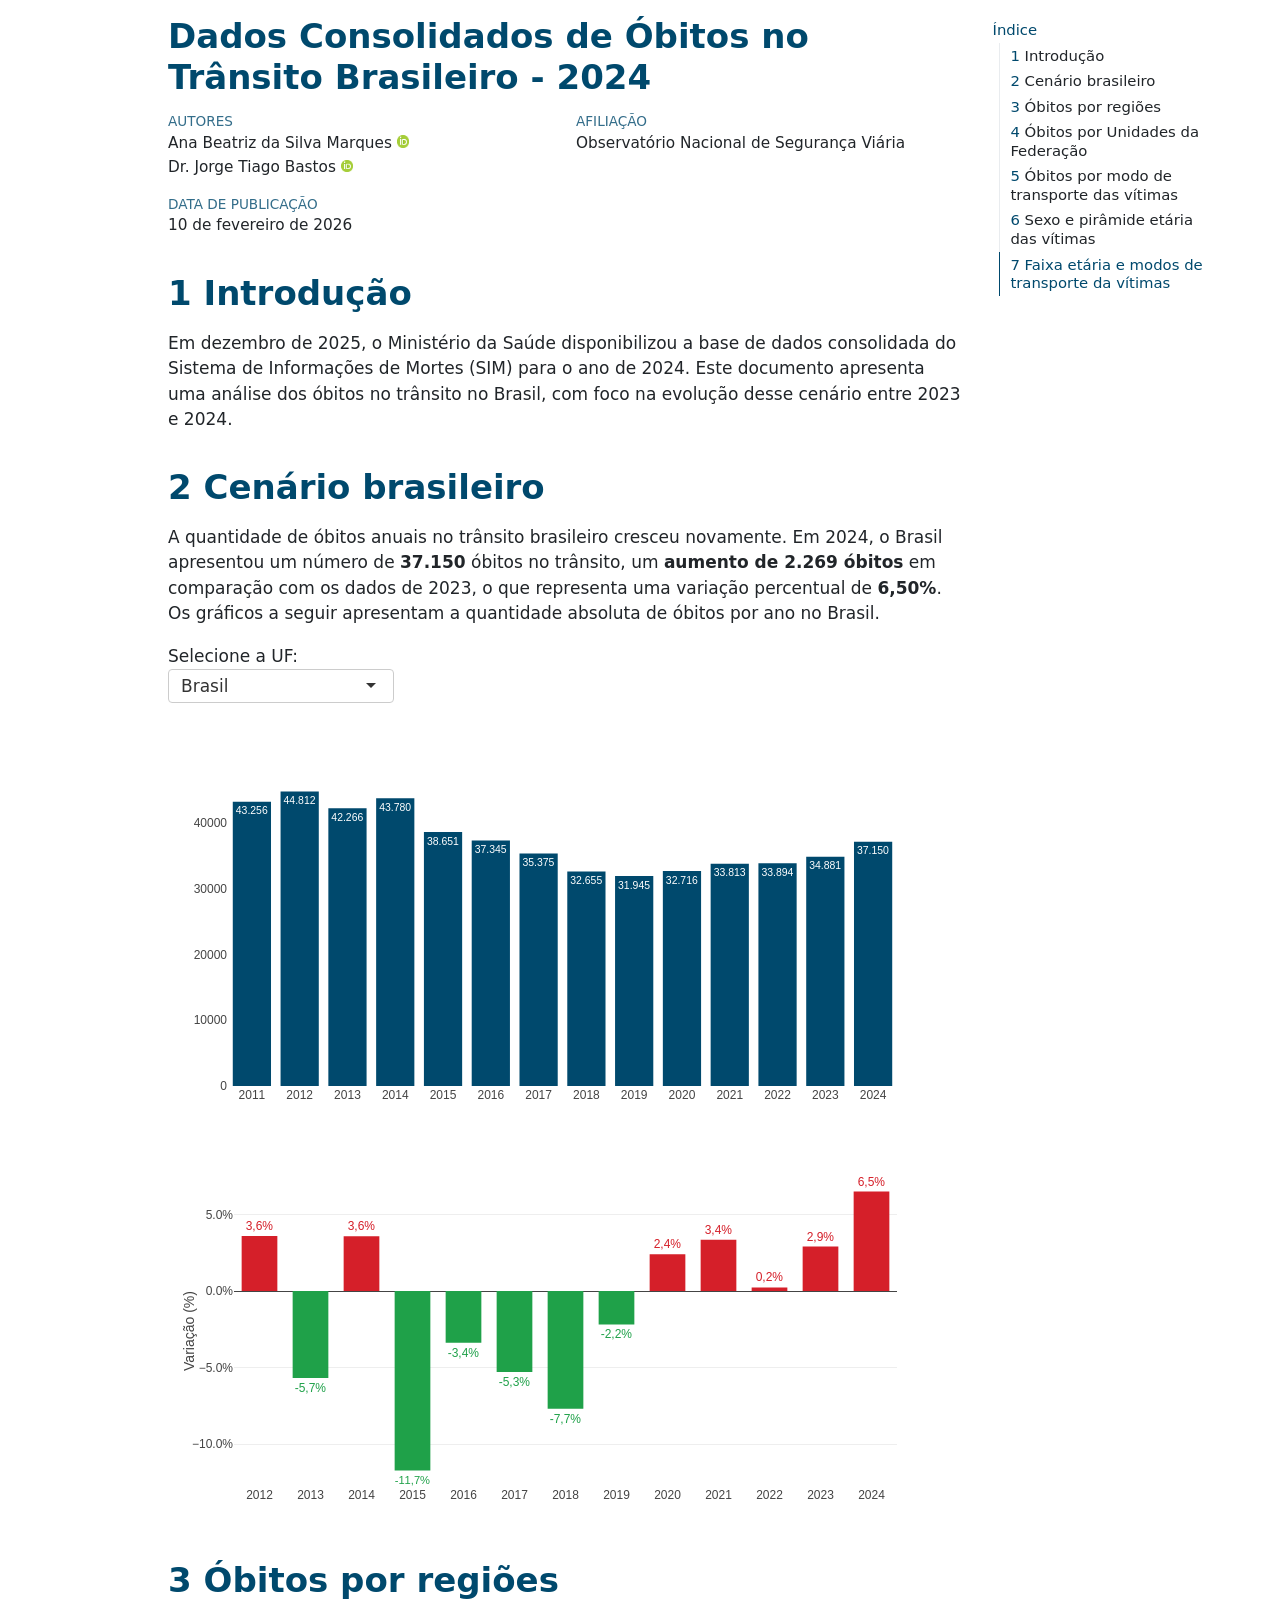
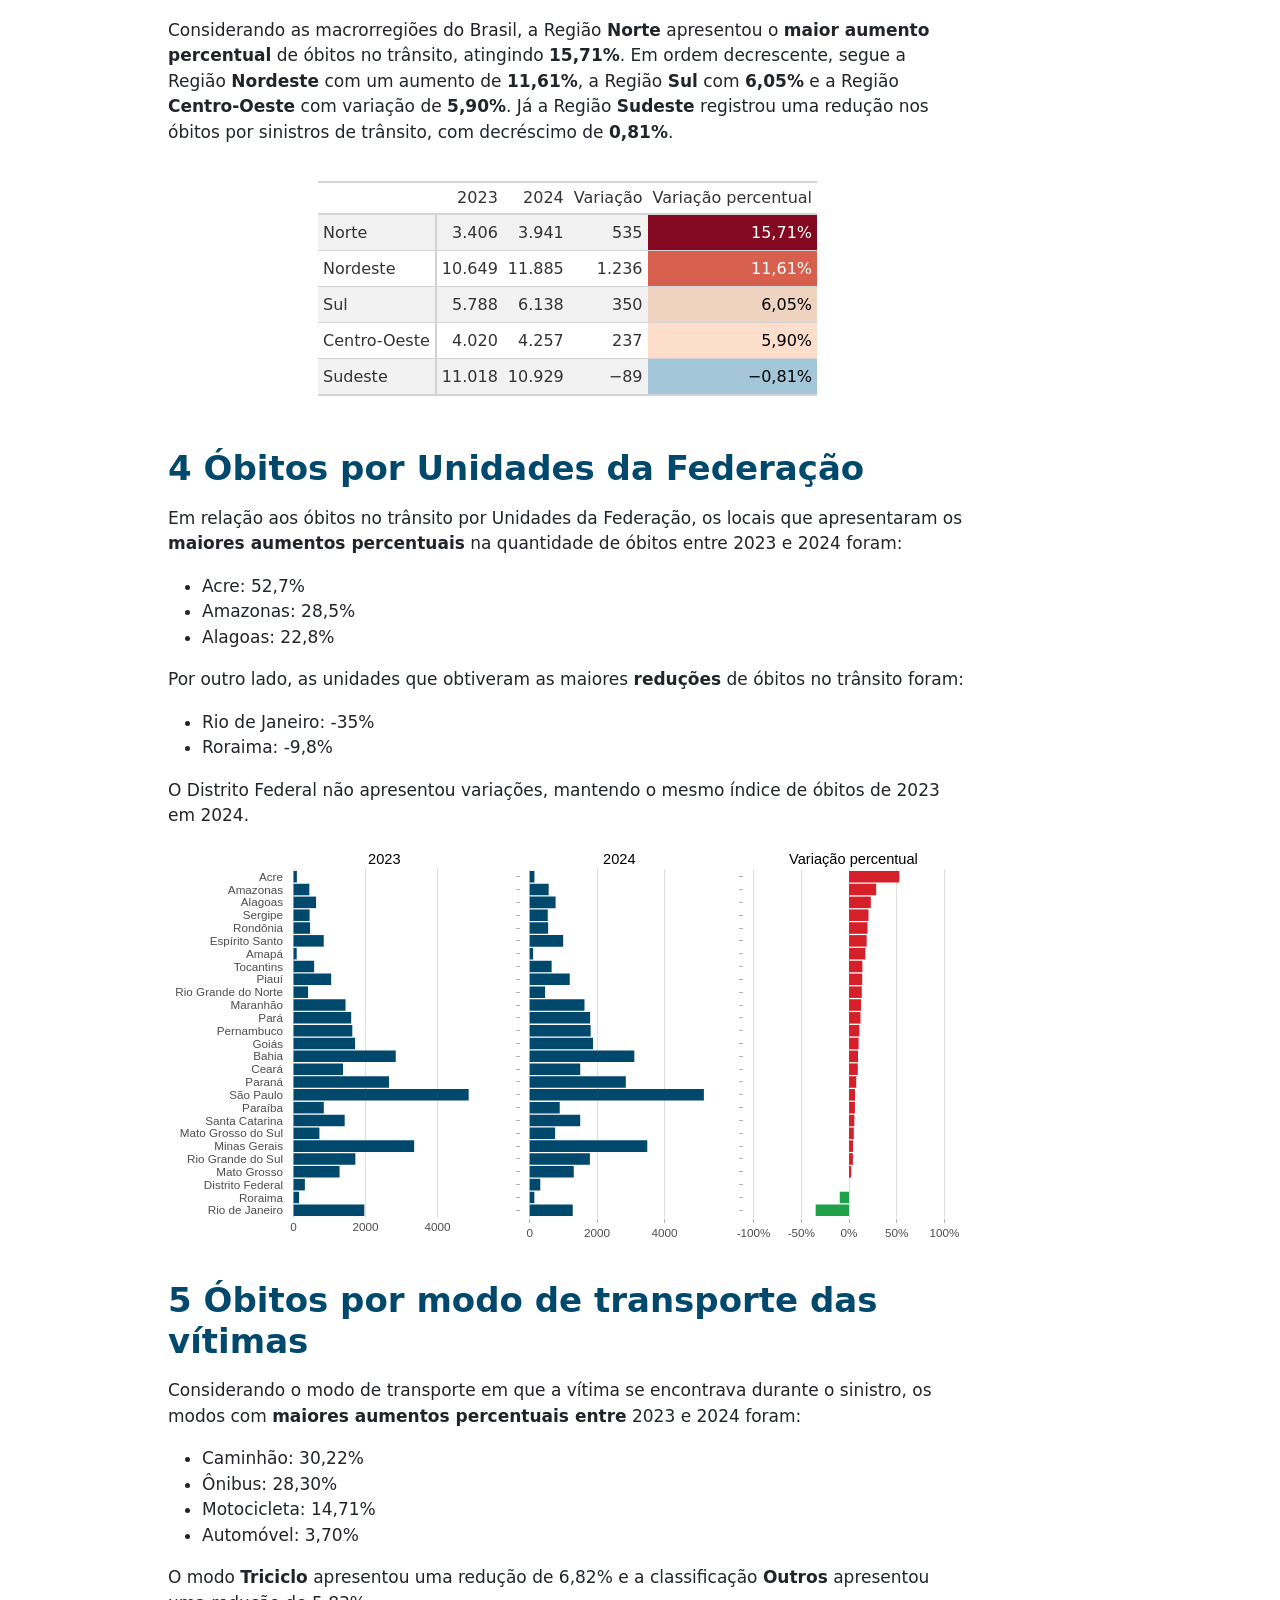
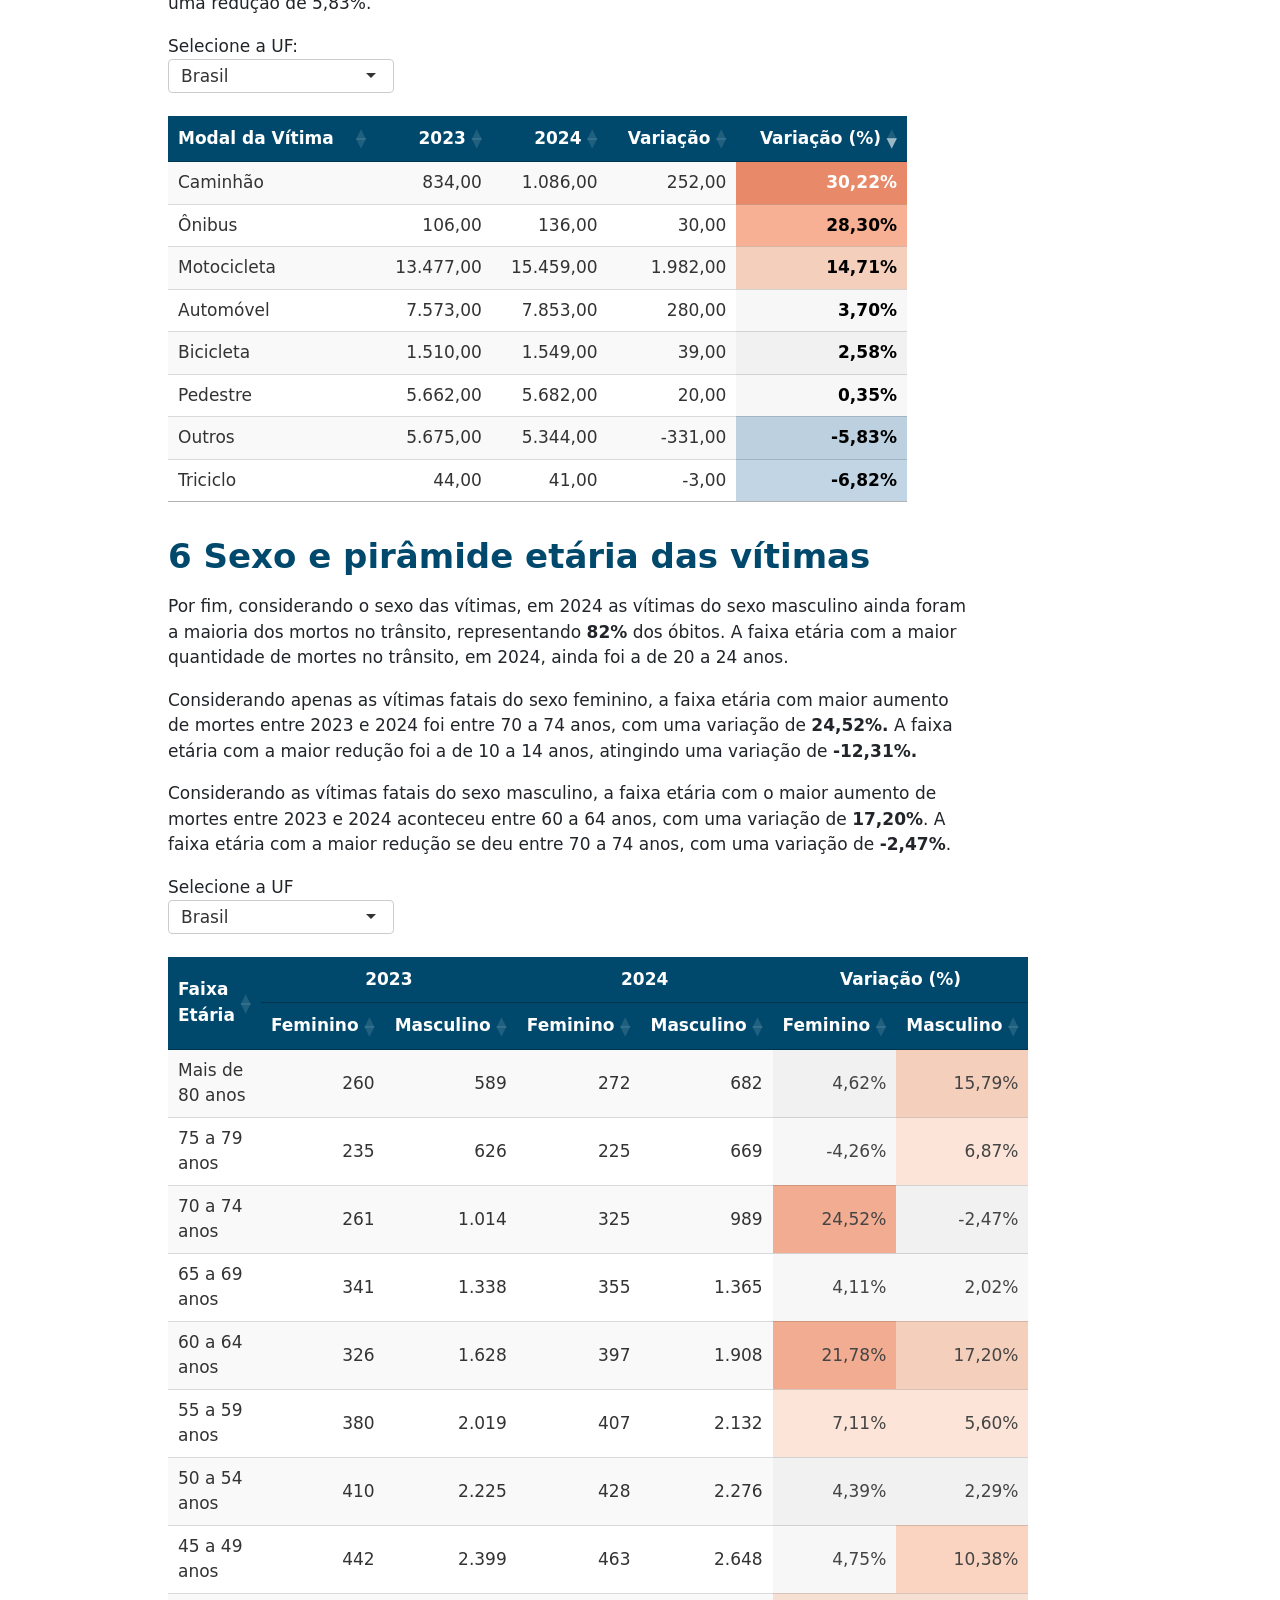
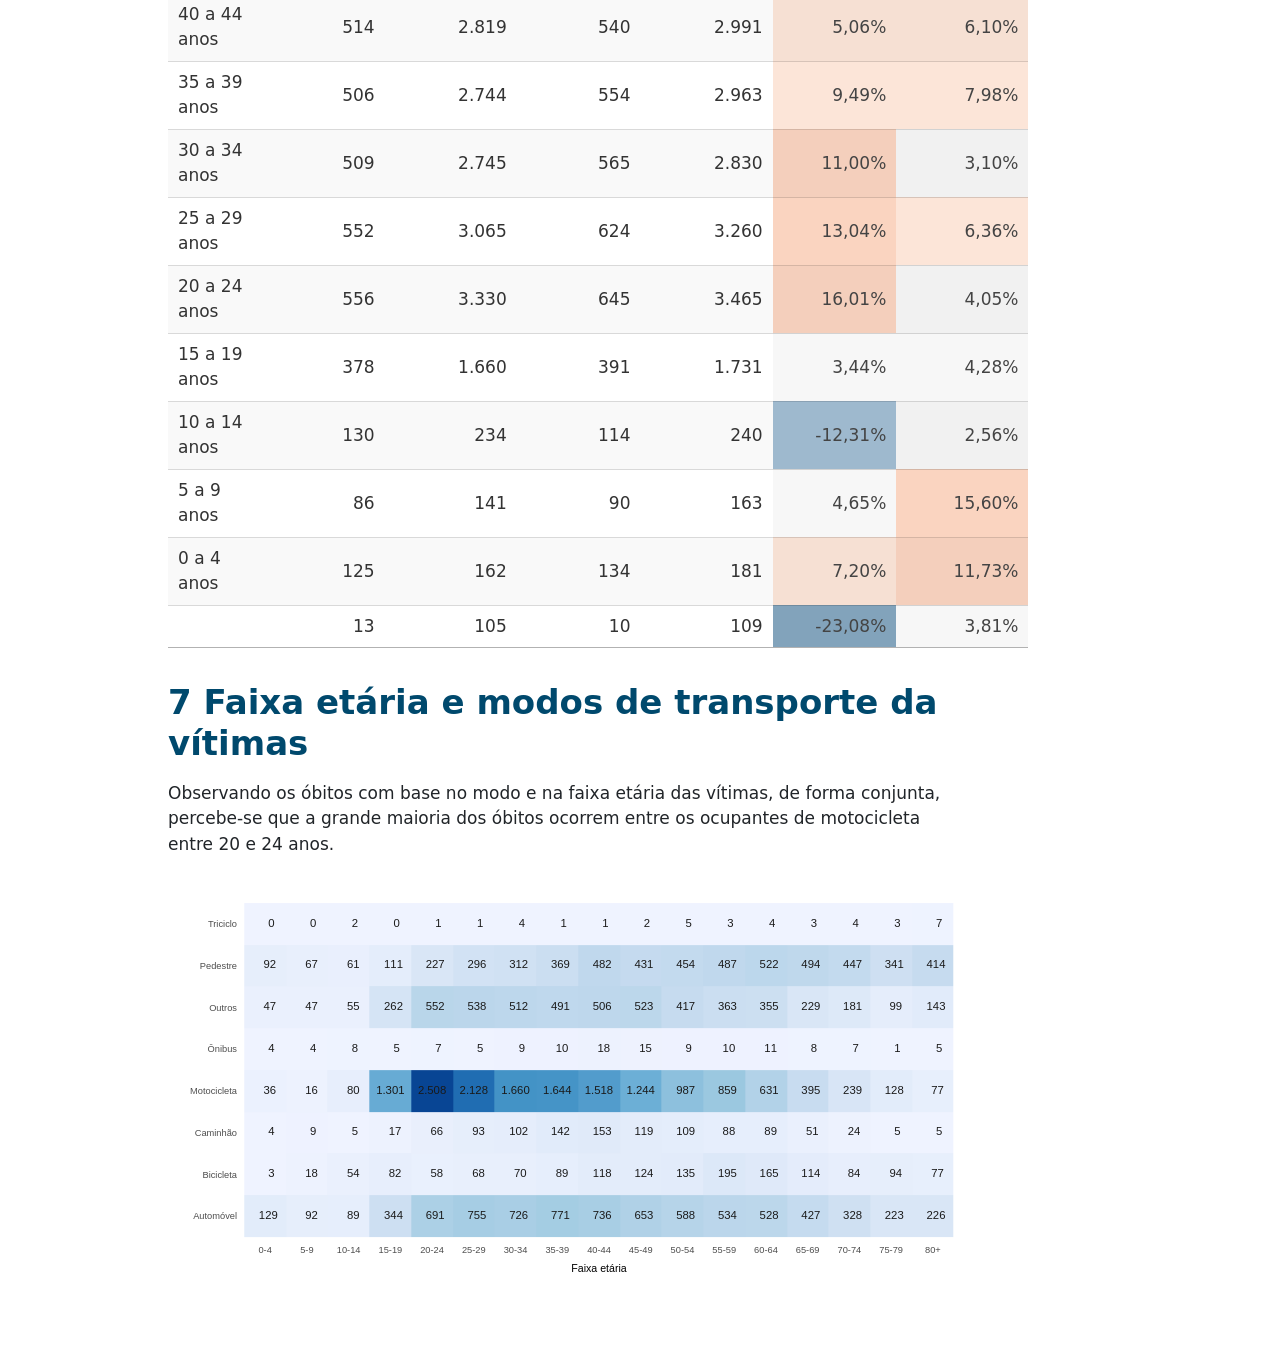
==== commit 57c6fad6: "Built site for gh-pages" ====
--- a/datasus2024.html
+++ b/datasus2024.html
@@ -36,15 +36,24 @@
 <script src="datasus2024_files/libs/bootstrap/bootstrap.min.js"></script>
 <link href="datasus2024_files/libs/bootstrap/bootstrap-icons.css" rel="stylesheet">
 <link href="datasus2024_files/libs/bootstrap/bootstrap-41763c02e6ad24514ba9706f990fed5f.min.css" rel="stylesheet" append-hash="true" id="quarto-bootstrap" data-mode="light">
+<script src="datasus2024_files/libs/jquery-3.6.0/jquery-3.6.0.min.js"></script>
+<link href="datasus2024_files/libs/selectize-0.12.4/css/selectize.bootstrap3.css" rel="stylesheet">
+<script src="datasus2024_files/libs/selectize-0.12.4/js/selectize.min.js"></script>
+<link href="datasus2024_files/libs/crosstalk-1.2.2/css/crosstalk.min.css" rel="stylesheet">
+<script src="datasus2024_files/libs/crosstalk-1.2.2/js/crosstalk.min.js"></script>
 <link href="datasus2024_files/libs/htmltools-fill-0.5.8.1/fill.css" rel="stylesheet">
 <script src="datasus2024_files/libs/htmlwidgets-1.6.4/htmlwidgets.js"></script>
 <script src="datasus2024_files/libs/plotly-binding-4.11.0/plotly.js"></script>
 <script src="datasus2024_files/libs/typedarray-0.1/typedarray.min.js"></script>
-<script src="datasus2024_files/libs/jquery-3.5.1/jquery.min.js"></script>
-<link href="datasus2024_files/libs/crosstalk-1.2.2/css/crosstalk.min.css" rel="stylesheet">
-<script src="datasus2024_files/libs/crosstalk-1.2.2/js/crosstalk.min.js"></script>
 <link href="datasus2024_files/libs/plotly-htmlwidgets-css-2.11.1/plotly-htmlwidgets.css" rel="stylesheet">
 <script src="datasus2024_files/libs/plotly-main-2.11.1/plotly-latest.min.js"></script>
+<meta name="viewport" content="width=device-width, initial-scale=1">
+<link href="datasus2024_files/libs/bootstrap-grid-3.4.1/bootstrap-grid.min.css" rel="stylesheet">
+<link href="datasus2024_files/libs/datatables-css-0.0.0/datatables-crosstalk.css" rel="stylesheet">
+<script src="datasus2024_files/libs/datatables-binding-0.34.0/datatables.js"></script>
+<link href="datasus2024_files/libs/dt-core-1.13.6/css/jquery.dataTables.min.css" rel="stylesheet">
+<link href="datasus2024_files/libs/dt-core-1.13.6/css/jquery.dataTables.extra.css" rel="stylesheet">
+<script src="datasus2024_files/libs/dt-core-1.13.6/js/jquery.dataTables.min.js"></script>
 
 
 </head>
@@ -100,7 +109,7 @@
     <div>
     <div class="quarto-title-meta-heading">Data de Publicação</div>
     <div class="quarto-title-meta-contents">
-      <p class="date">14 de janeiro de 2026</p>
+      <p class="date">10 de fevereiro de 2026</p>
     </div>
   </div>
   
@@ -120,40 +129,139 @@
 <h1 data-number="2"><span class="header-section-number">2</span> Cenário brasileiro</h1>
 <p>A quantidade de óbitos anuais no trânsito brasileiro cresceu novamente. Em 2024, o Brasil apresentou um número de <strong>37.150</strong> óbitos no trânsito, um <strong>aumento de 2.269 óbitos</strong> em comparação com os dados de 2023, o que representa uma variação percentual de <strong>6,50%</strong>. Os gráficos a seguir apresentam a quantidade absoluta de óbitos por ano no Brasil.</p>
 <div class="cell">
-<div class="cell-output-display">
-<div class="plotly html-widget html-fill-item" id="htmlwidget-dae95ad88c0e0054a1a2" style="width:100%;height:400px;"></div>
-<script type="application/json" data-for="htmlwidget-dae95ad88c0e0054a1a2">{"x":{"data":[{"orientation":"v","width":[0.89999999999999991,0.90000000000000013,0.90000000000000036,0.90000000000000036,0.90000000000000036,0.90000000000000036,0.90000000000000036,0.89999999999999947,0.89999999999999858,0.89999999999999858,0.89999999999999858,0.89999999999999858,0.89999999999999858,0.89999999999999858],"base":[0,0,0,0,0,0,0,0,0,0,0,0,0,0],"x":[1,2,3,4,5,6,7,8,9,10,11,12,13,14],"y":[43256,44812,42266,43780,38651,37345,35375,32655,31945,32716,33813,33894,34881,37150],"text":"","type":"bar","textposition":"none","marker":{"autocolorscale":false,"color":"rgba(0,73,109,1)","line":{"width":1.8897637795275593,"color":"transparent"}},"showlegend":false,"xaxis":"x","yaxis":"y","hoverinfo":"text","frame":null},{"x":[1,2,3,4,5,6,7,8,9,10,11,12,13,14],"y":[42056,43612,41066,42580,37451,36145,34175,31455,30745,31516,32613,32694,33681,35950],"text":["43.256","44.812","42.266","43.780","38.651","37.345","35.375","32.655","31.945","32.716","33.813","33.894","34.881","37.150"],"hovertext":["","","","","","","","","","","","","",""],"textfont":{"size":11.338582677165356,"color":"rgba(255,255,255,1)"},"type":"scatter","mode":"text","hoveron":"points","showlegend":false,"xaxis":"x","yaxis":"y","hoverinfo":"text","frame":null}],"layout":{"margin":{"t":23.305936073059364,"r":7.3059360730593621,"b":22.648401826484026,"l":40.182648401826491},"plot_bgcolor":"rgba(255,255,255,1)","paper_bgcolor":"rgba(255,255,255,1)","font":{"color":"rgba(0,0,0,1)","family":"","size":14.611872146118724},"xaxis":{"domain":[0,1],"automargin":true,"type":"linear","autorange":false,"range":[0.40000000000000002,14.6],"tickmode":"array","ticktext":["2011","2012","2013","2014","2015","2016","2017","2018","2019","2020","2021","2022","2023","2024"],"tickvals":[1,2,3,3.9999999999999996,5,6,7,7.9999999999999991,9,10,11,12,13,14],"categoryorder":"array","categoryarray":["2011","2012","2013","2014","2015","2016","2017","2018","2019","2020","2021","2022","2023","2024"],"nticks":null,"ticks":"","tickcolor":null,"ticklen":3.6529680365296811,"tickwidth":0,"showticklabels":true,"tickfont":{"color":"rgba(77,77,77,1)","family":"","size":11.689497716894984},"tickangle":-0,"showline":false,"linecolor":null,"linewidth":0,"showgrid":false,"gridcolor":null,"gridwidth":0,"zeroline":false,"anchor":"y","title":{"text":"","font":{"color":"rgba(0,0,0,1)","family":"","size":14.611872146118724}},"hoverformat":".2f"},"yaxis":{"domain":[0,1],"automargin":true,"type":"linear","autorange":false,"range":[-2240.5999999999999,47052.599999999999],"tickmode":"array","ticktext":["0","10000","20000","30000","40000"],"tickvals":[0,10000,20000,29999.999999999996,40000],"categoryorder":"array","categoryarray":["0","10000","20000","30000","40000"],"nticks":null,"ticks":"","tickcolor":null,"ticklen":3.6529680365296811,"tickwidth":0,"showticklabels":true,"tickfont":{"color":"rgba(77,77,77,1)","family":"","size":11.68949771689498},"tickangle":-0,"showline":false,"linecolor":null,"linewidth":0,"showgrid":true,"gridcolor":"rgba(222,222,222,1)","gridwidth":0,"zeroline":false,"anchor":"x","title":{"text":"","font":{"color":"rgba(0,0,0,1)","family":"","size":14.611872146118724}},"hoverformat":".2f"},"shapes":[{"type":"rect","fillcolor":null,"line":{"color":null,"width":0,"linetype":[]},"yref":"paper","xref":"paper","layer":"below","x0":0,"x1":1,"y0":0,"y1":1}],"showlegend":false,"legend":{"bgcolor":"rgba(255,255,255,1)","bordercolor":"transparent","borderwidth":0,"font":{"color":"rgba(0,0,0,1)","family":"","size":11.689497716894984}},"hovermode":"closest","barmode":"relative"},"config":{"doubleClick":"reset","modeBarButtonsToAdd":["hoverclosest","hovercompare"],"showSendToCloud":false},"source":"A","attrs":{"41351c4dd53b":{"x":{},"y":{},"type":"bar"},"413539ea2301":{"x":{},"y":{},"label":{}}},"cur_data":"41351c4dd53b","visdat":{"41351c4dd53b":["function (y) ","x"],"413539ea2301":["function (y) ","x"]},"highlight":{"on":"plotly_click","persistent":false,"dynamic":false,"selectize":false,"opacityDim":0.20000000000000001,"selected":{"opacity":1},"debounce":0},"shinyEvents":["plotly_hover","plotly_click","plotly_selected","plotly_relayout","plotly_brushed","plotly_brushing","plotly_clickannotation","plotly_doubleclick","plotly_deselect","plotly_afterplot","plotly_sunburstclick"],"base_url":"https://plot.ly"},"evals":[],"jsHooks":[]}</script>
-</div>
-</div>
-<div class="cell">
-<div class="cell-output-display">
-<div class="plotly html-widget html-fill-item" id="htmlwidget-ebe0057b812dcc13d1f1" style="width:100%;height:400px;"></div>
-<script type="application/json" data-for="htmlwidget-ebe0057b812dcc13d1f1">{"x":{"data":[{"x":[3,3,null,5,5,null,6,6,null,7,7,null,8,8,null,9,9],"y":[0,-0.056815138802106577,null,0,-0.11715395157606213,null,0,-0.033789552663579206,null,0,-0.052751372339001207,null,0,-0.076890459363957595,null,0,-0.021742459041494411],"text":"","type":"scatter","mode":"lines","line":{"width":1.8897637795275593,"color":"rgba(31,161,73,1)","dash":"solid"},"hoveron":"points","name":"down","legendgroup":"down","showlegend":true,"xaxis":"x","yaxis":"y","hoverinfo":"text","frame":null},{"x":[1,1,null,2,2,null,4,4,null,10,10,null,11,11,null,12,12,null,13,13,null,14,14],"y":[0,0.0096162823265801521,null,0,0.035971888292953579,null,0,0.035820754270572089,null,0,0.024135232430740335,null,0,0.033530994009047563,null,0,0.0023955283470854403,null,0,0.029120198265179677,null,0,0.065049740546429285],"text":"","type":"scatter","mode":"lines","line":{"width":1.8897637795275593,"color":"rgba(213,31,41,1)","dash":"solid"},"hoveron":"points","name":"up","legendgroup":"up","showlegend":true,"xaxis":"x","yaxis":"y","hoverinfo":"text","frame":null},{"x":[3,5,6,7,8,9],"y":[-0.056815138802106577,-0.11715395157606213,-0.033789552663579206,-0.052751372339001207,-0.076890459363957595,-0.021742459041494411],"text":"","type":"scatter","mode":"markers","marker":{"autocolorscale":false,"color":"rgba(255,255,255,1)","opacity":1,"size":5.6692913385826778,"symbol":"circle","line":{"width":1.8897637795275593,"color":"rgba(31,161,73,1)"}},"hoveron":"points","name":"down","legendgroup":"down","showlegend":false,"xaxis":"x","yaxis":"y","hoverinfo":"text","frame":null},{"x":[1,2,4,10,11,12,13,14],"y":[0.0096162823265801521,0.035971888292953579,0.035820754270572089,0.024135232430740335,0.033530994009047563,0.0023955283470854403,0.029120198265179677,0.065049740546429285],"text":"","type":"scatter","mode":"markers","marker":{"autocolorscale":false,"color":"rgba(255,255,255,1)","opacity":1,"size":5.6692913385826778,"symbol":"circle","line":{"width":1.8897637795275593,"color":"rgba(213,31,41,1)"}},"hoveron":"points","name":"up","legendgroup":"up","showlegend":false,"xaxis":"x","yaxis":"y","hoverinfo":"text","frame":null},{"x":[2.6200000000000001,4.6200000000000001,5.6200000000000001,6.6200000000000001,7.6200000000000001,8.6199999999999992],"y":[-0.056815138802106577,-0.11715395157606213,-0.033789552663579206,-0.052751372339001207,-0.076890459363957595,-0.021742459041494411],"text":["-5,68%","-11,72%","-3,38%","-5,28%","-7,69%","-2,17%"],"hovertext":["","","","","",""],"textfont":{"size":11.338582677165356,"color":"rgba(31,161,73,1)"},"type":"scatter","mode":"text","hoveron":"points","name":"down","legendgroup":"down","showlegend":false,"xaxis":"x","yaxis":"y","hoverinfo":"text","frame":null},{"x":[0.62,1.6200000000000001,3.6200000000000001,9.6199999999999992,10.619999999999999,11.619999999999999,12.619999999999999,13.619999999999999],"y":[0.0096162823265801521,0.035971888292953579,0.035820754270572089,0.024135232430740335,0.033530994009047563,0.0023955283470854403,0.029120198265179677,0.065049740546429285],"text":["0,96%","3,60%","3,58%","2,41%","3,35%","0,24%","2,91%","6,50%"],"hovertext":["","","","","","","",""],"textfont":{"size":11.338582677165356,"color":"rgba(213,31,41,1)"},"type":"scatter","mode":"text","hoveron":"points","name":"up","legendgroup":"up","showlegend":false,"xaxis":"x","yaxis":"y","hoverinfo":"text","frame":null}],"layout":{"margin":{"t":23.305936073059364,"r":7.3059360730593621,"b":22.648401826484026,"l":34.337899543379002},"plot_bgcolor":"rgba(255,255,255,1)","paper_bgcolor":"rgba(255,255,255,1)","font":{"color":"rgba(0,0,0,1)","family":"","size":14.611872146118724},"xaxis":{"domain":[0,1],"automargin":true,"type":"linear","autorange":false,"range":[0.40000000000000002,14.6],"tickmode":"array","ticktext":["2011","2012","2013","2014","2015","2016","2017","2018","2019","2020","2021","2022","2023","2024"],"tickvals":[1,2,3,3.9999999999999996,5,6,7,7.9999999999999991,9,10,11,12,13,14],"categoryorder":"array","categoryarray":["2011","2012","2013","2014","2015","2016","2017","2018","2019","2020","2021","2022","2023","2024"],"nticks":null,"ticks":"","tickcolor":null,"ticklen":3.6529680365296811,"tickwidth":0,"showticklabels":true,"tickfont":{"color":"rgba(77,77,77,1)","family":"","size":11.689497716894984},"tickangle":-0,"showline":false,"linecolor":null,"linewidth":0,"showgrid":true,"gridcolor":"rgba(222,222,222,1)","gridwidth":0,"zeroline":false,"anchor":"y","title":{"text":"","font":{"color":"rgba(0,0,0,1)","family":"","size":14.611872146118724}},"hoverformat":".2f"},"yaxis":{"domain":[0,1],"automargin":true,"type":"linear","autorange":false,"range":[-0.13200000000000001,0.13200000000000001],"tickmode":"array","ticktext":["-10%","-5%","0%","5%","10%"],"tickvals":[-0.10000000000000002,-0.050000000000000017,0,0.049999999999999989,0.099999999999999978],"categoryorder":"array","categoryarray":["-10%","-5%","0%","5%","10%"],"nticks":null,"ticks":"","tickcolor":null,"ticklen":3.6529680365296811,"tickwidth":0,"showticklabels":true,"tickfont":{"color":"rgba(77,77,77,1)","family":"","size":11.68949771689498},"tickangle":-0,"showline":false,"linecolor":null,"linewidth":0,"showgrid":true,"gridcolor":"rgba(222,222,222,1)","gridwidth":0,"zeroline":false,"anchor":"x","title":{"text":"","font":{"color":"rgba(0,0,0,1)","family":"","size":14.611872146118724}},"hoverformat":".2f"},"shapes":[{"type":"rect","fillcolor":null,"line":{"color":null,"width":0,"linetype":[]},"yref":"paper","xref":"paper","layer":"below","x0":0,"x1":1,"y0":0,"y1":1}],"showlegend":false,"legend":{"bgcolor":"rgba(255,255,255,1)","bordercolor":"transparent","borderwidth":0,"font":{"color":"rgba(0,0,0,1)","family":"","size":11.689497716894984}},"hovermode":"closest","barmode":"relative"},"config":{"doubleClick":"reset","modeBarButtonsToAdd":["hoverclosest","hovercompare"],"showSendToCloud":false},"source":"A","attrs":{"413574b69442":{"x":{},"y":{},"colour":{},"xend":{},"yend":{},"type":"scatter"},"41357ebfb4ea":{"x":{},"y":{},"colour":{}},"41355bfeafa8":{"x":{},"y":{},"colour":{},"label":{}}},"cur_data":"413574b69442","visdat":{"413574b69442":["function (y) ","x"],"41357ebfb4ea":["function (y) ","x"],"41355bfeafa8":["function (y) ","x"]},"highlight":{"on":"plotly_click","persistent":false,"dynamic":false,"selectize":false,"opacityDim":0.20000000000000001,"selected":{"opacity":1},"debounce":0},"shinyEvents":["plotly_hover","plotly_click","plotly_selected","plotly_relayout","plotly_brushed","plotly_brushing","plotly_clickannotation","plotly_doubleclick","plotly_deselect","plotly_afterplot","plotly_sunburstclick"],"base_url":"https://plot.ly"},"evals":[],"jsHooks":[]}</script>
-</div>
-</div>
+<div class="cell-output-display no-overflow-x">
+<div class="container-fluid crosstalk-bscols">
+<div class="row">
+<div class="col-xs-4">
+<div id="selector_onsv_unico" class="form-group crosstalk-input-select crosstalk-input">
+<label class="control-label" for="selector_onsv_unico">Selecione a UF:</label>
+<div>
+<select></select>
+<script type="application/json" data-for="selector_onsv_unico">{
+  "items": {
+    "value": ["Acre", "Alagoas", "Amapá", "Amazonas", "Bahia", "Brasil", "Ceará", "Distrito Federal", "Espírito Santo", "Goiás", "Maranhão", "Mato Grosso", "Mato Grosso do Sul", "Minas Gerais", "Pará", "Paraíba", "Paraná", "Pernambuco", "Piauí", "Rio de Janeiro", "Rio Grande do Norte", "Rio Grande do Sul", "Rondônia", "Roraima", "Santa Catarina", "São Paulo", "Sergipe", "Tocantins"],
+    "label": ["Acre", "Alagoas", "Amapá", "Amazonas", "Bahia", "Brasil", "Ceará", "Distrito Federal", "Espírito Santo", "Goiás", "Maranhão", "Mato Grosso", "Mato Grosso do Sul", "Minas Gerais", "Pará", "Paraíba", "Paraná", "Pernambuco", "Piauí", "Rio de Janeiro", "Rio Grande do Norte", "Rio Grande do Sul", "Rondônia", "Roraima", "Santa Catarina", "São Paulo", "Sergipe", "Tocantins"]
+  },
+  "map": {
+    "Acre": ["1", "28", "55", "82", "109", "136", "163", "190", "217", "244", "271", "298", "325", "352"],
+    "Alagoas": ["2", "29", "56", "83", "110", "137", "164", "191", "218", "245", "272", "299", "326", "353"],
+    "Amapá": ["3", "30", "57", "84", "111", "138", "165", "192", "219", "246", "273", "300", "327", "354"],
+    "Amazonas": ["4", "31", "58", "85", "112", "139", "166", "193", "220", "247", "274", "301", "328", "355"],
+    "Bahia": ["5", "32", "59", "86", "113", "140", "167", "194", "221", "248", "275", "302", "329", "356"],
+    "Brasil": ["379", "380", "381", "382", "383", "384", "385", "386", "387", "388", "389", "390", "391", "392"],
+    "Ceará": ["6", "33", "60", "87", "114", "141", "168", "195", "222", "249", "276", "303", "330", "357"],
+    "Distrito Federal": ["7", "34", "61", "88", "115", "142", "169", "196", "223", "250", "277", "304", "331", "358"],
+    "Espírito Santo": ["8", "35", "62", "89", "116", "143", "170", "197", "224", "251", "278", "305", "332", "359"],
+    "Goiás": ["9", "36", "63", "90", "117", "144", "171", "198", "225", "252", "279", "306", "333", "360"],
+    "Maranhão": ["10", "37", "64", "91", "118", "145", "172", "199", "226", "253", "280", "307", "334", "361"],
+    "Mato Grosso": ["11", "38", "65", "92", "119", "146", "173", "200", "227", "254", "281", "308", "335", "362"],
+    "Mato Grosso do Sul": ["12", "39", "66", "93", "120", "147", "174", "201", "228", "255", "282", "309", "336", "363"],
+    "Minas Gerais": ["13", "40", "67", "94", "121", "148", "175", "202", "229", "256", "283", "310", "337", "364"],
+    "Pará": ["16", "43", "70", "97", "124", "151", "178", "205", "232", "259", "286", "313", "340", "367"],
+    "Paraíba": ["15", "42", "69", "96", "123", "150", "177", "204", "231", "258", "285", "312", "339", "366"],
+    "Paraná": ["14", "41", "68", "95", "122", "149", "176", "203", "230", "257", "284", "311", "338", "365"],
+    "Pernambuco": ["17", "44", "71", "98", "125", "152", "179", "206", "233", "260", "287", "314", "341", "368"],
+    "Piauí": ["18", "45", "72", "99", "126", "153", "180", "207", "234", "261", "288", "315", "342", "369"],
+    "Rio de Janeiro": ["21", "48", "75", "102", "129", "156", "183", "210", "237", "264", "291", "318", "345", "372"],
+    "Rio Grande do Norte": ["19", "46", "73", "100", "127", "154", "181", "208", "235", "262", "289", "316", "343", "370"],
+    "Rio Grande do Sul": ["20", "47", "74", "101", "128", "155", "182", "209", "236", "263", "290", "317", "344", "371"],
+    "Rondônia": ["22", "49", "76", "103", "130", "157", "184", "211", "238", "265", "292", "319", "346", "373"],
+    "Roraima": ["23", "50", "77", "104", "131", "158", "185", "212", "239", "266", "293", "320", "347", "374"],
+    "Santa Catarina": ["24", "51", "78", "105", "132", "159", "186", "213", "240", "267", "294", "321", "348", "375"],
+    "São Paulo": ["26", "53", "80", "107", "134", "161", "188", "215", "242", "269", "296", "323", "350", "377"],
+    "Sergipe": ["25", "52", "79", "106", "133", "160", "187", "214", "241", "268", "295", "322", "349", "376"],
+    "Tocantins": ["27", "54", "81", "108", "135", "162", "189", "216", "243", "270", "297", "324", "351", "378"]
+  },
+  "group": ["SharedData3d31f70e"]
+}</script>
+</div>
+</div>
+</div>
+<div class="col-xs-12">
+<div class="plotly html-widget html-fill-item" id="htmlwidget-f83ab942742c0455cedc" style="width:100%;height:400px;"></div>
+<script type="application/json" data-for="htmlwidget-f83ab942742c0455cedc">{"x":{"visdat":{"1849579f51734":["function () ","plotlyVisDat"]},"cur_data":"1849579f51734","attrs":{"1849579f51734":{"x":{},"y":{},"elementId":"meu_grafico_onsv","alpha_stroke":1,"sizes":[10,100],"spans":[1,20],"type":"bar","marker":{"color":"#00496d"},"text":{},"textposition":"inside","textangle":0,"hoverinfo":"none","inherit":true}},"layout":{"margin":{"b":40,"l":60,"t":50,"r":10},"yaxis":{"domain":[0,1],"automargin":true,"title":"","showgrid":false,"zeroline":false,"tickformat":".0f","exponentformat":"none","separatethousands":true,"autorange":true},"xaxis":{"domain":[0,1],"automargin":true,"title":"","type":"category","categoryorder":"array","categoryarray":["2011","2012","2013","2014","2015","2016","2017","2018","2019","2020","2021","2022","2023","2024"]},"showlegend":false,"dragmode":"zoom","hovermode":"closest"},"source":"A","config":{"modeBarButtonsToAdd":["hoverclosest","hovercompare"],"showSendToCloud":false,"displayModeBar":false},"data":[{"x":["2011","2011","2011","2011","2011","2011","2011","2011","2011","2011","2011","2011","2011","2011","2011","2011","2011","2011","2011","2011","2011","2011","2011","2011","2011","2011","2011","2012","2012","2012","2012","2012","2012","2012","2012","2012","2012","2012","2012","2012","2012","2012","2012","2012","2012","2012","2012","2012","2012","2012","2012","2012","2012","2012","2013","2013","2013","2013","2013","2013","2013","2013","2013","2013","2013","2013","2013","2013","2013","2013","2013","2013","2013","2013","2013","2013","2013","2013","2013","2013","2013","2014","2014","2014","2014","2014","2014","2014","2014","2014","2014","2014","2014","2014","2014","2014","2014","2014","2014","2014","2014","2014","2014","2014","2014","2014","2014","2014","2015","2015","2015","2015","2015","2015","2015","2015","2015","2015","2015","2015","2015","2015","2015","2015","2015","2015","2015","2015","2015","2015","2015","2015","2015","2015","2015","2016","2016","2016","2016","2016","2016","2016","2016","2016","2016","2016","2016","2016","2016","2016","2016","2016","2016","2016","2016","2016","2016","2016","2016","2016","2016","2016","2017","2017","2017","2017","2017","2017","2017","2017","2017","2017","2017","2017","2017","2017","2017","2017","2017","2017","2017","2017","2017","2017","2017","2017","2017","2017","2017","2018","2018","2018","2018","2018","2018","2018","2018","2018","2018","2018","2018","2018","2018","2018","2018","2018","2018","2018","2018","2018","2018","2018","2018","2018","2018","2018","2019","2019","2019","2019","2019","2019","2019","2019","2019","2019","2019","2019","2019","2019","2019","2019","2019","2019","2019","2019","2019","2019","2019","2019","2019","2019","2019","2020","2020","2020","2020","2020","2020","2020","2020","2020","2020","2020","2020","2020","2020","2020","2020","2020","2020","2020","2020","2020","2020","2020","2020","2020","2020","2020","2021","2021","2021","2021","2021","2021","2021","2021","2021","2021","2021","2021","2021","2021","2021","2021","2021","2021","2021","2021","2021","2021","2021","2021","2021","2021","2021","2022","2022","2022","2022","2022","2022","2022","2022","2022","2022","2022","2022","2022","2022","2022","2022","2022","2022","2022","2022","2022","2022","2022","2022","2022","2022","2022","2023","2023","2023","2023","2023","2023","2023","2023","2023","2023","2023","2023","2023","2023","2023","2023","2023","2023","2023","2023","2023","2023","2023","2023","2023","2023","2023","2024","2024","2024","2024","2024","2024","2024","2024","2024","2024","2024","2024","2024","2024","2024","2024","2024","2024","2024","2024","2024","2024","2024","2024","2024","2024","2024","2011","2012","2013","2014","2015","2016","2017","2018","2019","2020","2021","2022","2023","2024"],"y":[164,859,153,508,2634,2053,642,1159,1842,1481,1083,859,4576,3365,792,1366,1969,1090,595,2070,2775,591,135,1997,590,7377,531,158,846,124,458,2845,2430,553,1186,2043,1676,1151,819,4451,3629,974,1529,2057,1204,602,2095,3047,668,149,1916,651,7003,548,129,783,115,453,2676,2343,542,1118,2004,1576,1201,836,4243,3168,1015,1560,1868,1203,610,2036,2680,540,151,1680,669,6564,503,138,831,130,459,2693,2613,555,1013,2110,1792,1169,859,4396,3076,972,1589,1922,1297,582,2012,2902,531,146,1851,535,7032,575,115,756,90,424,2257,2312,469,855,1864,1617,1056,680,3933,2678,1022,1570,1919,1173,587,1786,2197,507,166,1600,548,5923,547,126,735,96,418,2404,1980,465,844,1745,1664,1047,642,3589,2746,1010,1549,1907,1106,545,1768,2262,475,107,1508,469,5553,585,113,616,84,396,2345,1594,342,936,1664,1424,1034,605,3741,2543,899,1431,1703,1077,543,1845,2124,495,134,1483,420,5184,600,96,601,68,412,2085,1574,369,774,1534,1354,1095,562,3280,2433,854,1387,1593,992,526,1742,2038,381,96,1375,398,4549,487,112,607,84,398,2310,1355,338,757,1469,1268,1019,628,3227,2422,772,1362,1498,917,451,1637,1513,379,123,1434,398,4995,472,115,678,69,397,2306,1311,323,759,1578,1399,1112,630,3010,2451,797,1551,1551,952,438,1533,1793,413,128,1381,393,5158,490,95,644,97,412,2336,1307,307,813,1674,1401,1235,666,3278,2662,837,1470,1509,930,438,1684,1885,442,128,1406,397,5211,549,103,577,105,438,2474,1402,346,822,1729,1339,1220,671,3170,2718,847,1609,1469,918,392,1759,1931,475,157,1421,406,4847,549,93,626,88,439,2838,1374,315,839,1709,1444,1278,718,3350,2651,840,1601,1632,1045,404,1717,1965,459,154,1420,446,4864,572,142,769,103,564,3105,1500,315,994,1880,1626,1308,754,3489,2852,892,1793,1809,1189,458,1787,1278,548,139,1499,537,5168,652,43256,44812,42266,43780,38651,37345,35375,32655,31945,32716,33813,33894,34881,37150],"elementId":"meu_grafico_onsv","type":"bar","marker":{"color":"#00496d","line":{"color":"rgba(31,119,180,1)"}},"text":["164","859","153","508","2.634","2.053","642","1.159","1.842","1.481","1.083","859","4.576","3.365","792","1.366","1.969","1.090","595","2.070","2.775","591","135","1.997","590","7.377","531","158","846","124","458","2.845","2.430","553","1.186","2.043","1.676","1.151","819","4.451","3.629","974","1.529","2.057","1.204","602","2.095","3.047","668","149","1.916","651","7.003","548","129","783","115","453","2.676","2.343","542","1.118","2.004","1.576","1.201","836","4.243","3.168","1.015","1.560","1.868","1.203","610","2.036","2.680","540","151","1.680","669","6.564","503","138","831","130","459","2.693","2.613","555","1.013","2.110","1.792","1.169","859","4.396","3.076","972","1.589","1.922","1.297","582","2.012","2.902","531","146","1.851","535","7.032","575","115","756","90","424","2.257","2.312","469","855","1.864","1.617","1.056","680","3.933","2.678","1.022","1.570","1.919","1.173","587","1.786","2.197","507","166","1.600","548","5.923","547","126","735","96","418","2.404","1.980","465","844","1.745","1.664","1.047","642","3.589","2.746","1.010","1.549","1.907","1.106","545","1.768","2.262","475","107","1.508","469","5.553","585","113","616","84","396","2.345","1.594","342","936","1.664","1.424","1.034","605","3.741","2.543","899","1.431","1.703","1.077","543","1.845","2.124","495","134","1.483","420","5.184","600","96","601","68","412","2.085","1.574","369","774","1.534","1.354","1.095","562","3.280","2.433","854","1.387","1.593","992","526","1.742","2.038","381","96","1.375","398","4.549","487","112","607","84","398","2.310","1.355","338","757","1.469","1.268","1.019","628","3.227","2.422","772","1.362","1.498","917","451","1.637","1.513","379","123","1.434","398","4.995","472","115","678","69","397","2.306","1.311","323","759","1.578","1.399","1.112","630","3.010","2.451","797","1.551","1.551","952","438","1.533","1.793","413","128","1.381","393","5.158","490","95","644","97","412","2.336","1.307","307","813","1.674","1.401","1.235","666","3.278","2.662","837","1.470","1.509","930","438","1.684","1.885","442","128","1.406","397","5.211","549","103","577","105","438","2.474","1.402","346","822","1.729","1.339","1.220","671","3.170","2.718","847","1.609","1.469","918","392","1.759","1.931","475","157","1.421","406","4.847","549","93","626","88","439","2.838","1.374","315","839","1.709","1.444","1.278","718","3.350","2.651","840","1.601","1.632","1.045","404","1.717","1.965","459","154","1.420","446","4.864","572","142","769","103","564","3.105","1.500","315","994","1.880","1.626","1.308","754","3.489","2.852","892","1.793","1.809","1.189","458","1.787","1.278","548","139","1.499","537","5.168","652","43.256","44.812","42.266","43.780","38.651","37.345","35.375","32.655","31.945","32.716","33.813","33.894","34.881","37.150"],"textposition":["inside","inside","inside","inside","inside","inside","inside","inside","inside","inside","inside","inside","inside","inside","inside","inside","inside","inside","inside","inside","inside","inside","inside","inside","inside","inside","inside","inside","inside","inside","inside","inside","inside","inside","inside","inside","inside","inside","inside","inside","inside","inside","inside","inside","inside","inside","inside","inside","inside","inside","inside","inside","inside","inside","inside","inside","inside","inside","inside","inside","inside","inside","inside","inside","inside","inside","inside","inside","inside","inside","inside","inside","inside","inside","inside","inside","inside","inside","inside","inside","inside","inside","inside","inside","inside","inside","inside","inside","inside","inside","inside","inside","inside","inside","inside","inside","inside","inside","inside","inside","inside","inside","inside","inside","inside","inside","inside","inside","inside","inside","inside","inside","inside","inside","inside","inside","inside","inside","inside","inside","inside","inside","inside","inside","inside","inside","inside","inside","inside","inside","inside","inside","inside","inside","inside","inside","inside","inside","inside","inside","inside","inside","inside","inside","inside","inside","inside","inside","inside","inside","inside","inside","inside","inside","inside","inside","inside","inside","inside","inside","inside","inside","inside","inside","inside","inside","inside","inside","inside","inside","inside","inside","inside","inside","inside","inside","inside","inside","inside","inside","inside","inside","inside","inside","inside","inside","inside","inside","inside","inside","inside","inside","inside","inside","inside","inside","inside","inside","inside","inside","inside","inside","inside","inside","inside","inside","inside","inside","inside","inside","inside","inside","inside","inside","inside","inside","inside","inside","inside","inside","inside","inside","inside","inside","inside","inside","inside","inside","inside","inside","inside","inside","inside","inside","inside","inside","inside","inside","inside","inside","inside","inside","inside","inside","inside","inside","inside","inside","inside","inside","inside","inside","inside","inside","inside","inside","inside","inside","inside","inside","inside","inside","inside","inside","inside","inside","inside","inside","inside","inside","inside","inside","inside","inside","inside","inside","inside","inside","inside","inside","inside","inside","inside","inside","inside","inside","inside","inside","inside","inside","inside","inside","inside","inside","inside","inside","inside","inside","inside","inside","inside","inside","inside","inside","inside","inside","inside","inside","inside","inside","inside","inside","inside","inside","inside","inside","inside","inside","inside","inside","inside","inside","inside","inside","inside","inside","inside","inside","inside","inside","inside","inside","inside","inside","inside","inside","inside","inside","inside","inside","inside","inside","inside","inside","inside","inside","inside","inside","inside","inside","inside","inside","inside","inside","inside","inside","inside","inside","inside","inside","inside","inside","inside","inside","inside","inside","inside","inside","inside","inside","inside","inside","inside","inside","inside","inside","inside","inside","inside","inside","inside","inside","inside","inside","inside","inside","inside","inside","inside","inside","inside","inside"],"textangle":0,"hoverinfo":["none","none","none","none","none","none","none","none","none","none","none","none","none","none","none","none","none","none","none","none","none","none","none","none","none","none","none","none","none","none","none","none","none","none","none","none","none","none","none","none","none","none","none","none","none","none","none","none","none","none","none","none","none","none","none","none","none","none","none","none","none","none","none","none","none","none","none","none","none","none","none","none","none","none","none","none","none","none","none","none","none","none","none","none","none","none","none","none","none","none","none","none","none","none","none","none","none","none","none","none","none","none","none","none","none","none","none","none","none","none","none","none","none","none","none","none","none","none","none","none","none","none","none","none","none","none","none","none","none","none","none","none","none","none","none","none","none","none","none","none","none","none","none","none","none","none","none","none","none","none","none","none","none","none","none","none","none","none","none","none","none","none","none","none","none","none","none","none","none","none","none","none","none","none","none","none","none","none","none","none","none","none","none","none","none","none","none","none","none","none","none","none","none","none","none","none","none","none","none","none","none","none","none","none","none","none","none","none","none","none","none","none","none","none","none","none","none","none","none","none","none","none","none","none","none","none","none","none","none","none","none","none","none","none","none","none","none","none","none","none","none","none","none","none","none","none","none","none","none","none","none","none","none","none","none","none","none","none","none","none","none","none","none","none","none","none","none","none","none","none","none","none","none","none","none","none","none","none","none","none","none","none","none","none","none","none","none","none","none","none","none","none","none","none","none","none","none","none","none","none","none","none","none","none","none","none","none","none","none","none","none","none","none","none","none","none","none","none","none","none","none","none","none","none","none","none","none","none","none","none","none","none","none","none","none","none","none","none","none","none","none","none","none","none","none","none","none","none","none","none","none","none","none","none","none","none","none","none","none","none","none","none","none","none","none","none","none","none","none","none","none","none","none","none","none","none","none","none","none","none","none","none","none","none","none","none","none","none","none","none","none","none"],"key":["1","2","3","4","5","6","7","8","9","10","11","12","13","14","15","16","17","18","19","20","21","22","23","24","25","26","27","28","29","30","31","32","33","34","35","36","37","38","39","40","41","42","43","44","45","46","47","48","49","50","51","52","53","54","55","56","57","58","59","60","61","62","63","64","65","66","67","68","69","70","71","72","73","74","75","76","77","78","79","80","81","82","83","84","85","86","87","88","89","90","91","92","93","94","95","96","97","98","99","100","101","102","103","104","105","106","107","108","109","110","111","112","113","114","115","116","117","118","119","120","121","122","123","124","125","126","127","128","129","130","131","132","133","134","135","136","137","138","139","140","141","142","143","144","145","146","147","148","149","150","151","152","153","154","155","156","157","158","159","160","161","162","163","164","165","166","167","168","169","170","171","172","173","174","175","176","177","178","179","180","181","182","183","184","185","186","187","188","189","190","191","192","193","194","195","196","197","198","199","200","201","202","203","204","205","206","207","208","209","210","211","212","213","214","215","216","217","218","219","220","221","222","223","224","225","226","227","228","229","230","231","232","233","234","235","236","237","238","239","240","241","242","243","244","245","246","247","248","249","250","251","252","253","254","255","256","257","258","259","260","261","262","263","264","265","266","267","268","269","270","271","272","273","274","275","276","277","278","279","280","281","282","283","284","285","286","287","288","289","290","291","292","293","294","295","296","297","298","299","300","301","302","303","304","305","306","307","308","309","310","311","312","313","314","315","316","317","318","319","320","321","322","323","324","325","326","327","328","329","330","331","332","333","334","335","336","337","338","339","340","341","342","343","344","345","346","347","348","349","350","351","352","353","354","355","356","357","358","359","360","361","362","363","364","365","366","367","368","369","370","371","372","373","374","375","376","377","378","379","380","381","382","383","384","385","386","387","388","389","390","391","392"],"set":"SharedData3d31f70e","error_y":{"color":"rgba(31,119,180,1)"},"error_x":{"color":"rgba(31,119,180,1)"},"xaxis":"x","yaxis":"y","_isNestedKey":false,"frame":null}],"highlight":{"on":"plotly_click","persistent":false,"dynamic":false,"selectize":false,"opacityDim":0.20000000000000001,"selected":{"opacity":1},"debounce":0,"ctGroups":["SharedData3d31f70e"]},"shinyEvents":["plotly_hover","plotly_click","plotly_selected","plotly_relayout","plotly_brushed","plotly_brushing","plotly_clickannotation","plotly_doubleclick","plotly_deselect","plotly_afterplot","plotly_sunburstclick"],"base_url":"https://plot.ly"},"evals":[],"jsHooks":[]}</script>
+</div>
+<div class="col-xs-12">
+<div class="plotly html-widget html-fill-item" id="htmlwidget-0762179fa6408764a4f8" style="width:100%;height:400px;"></div>
+<script type="application/json" data-for="htmlwidget-0762179fa6408764a4f8">{"x":{"visdat":{"1849549c69579":["function () ","plotlyVisDat"]},"cur_data":"1849549c69579","attrs":{"1849549c69579":{"x":{},"y":{},"elementId":"grafico_var_final","alpha_stroke":1,"sizes":[10,100],"spans":[1,20],"type":"bar","color":{},"colors":["#d51f29","#1fa149"],"text":{},"textposition":"outside","hoverinfo":"text","cliponaxis":false,"width":0.69999999999999996,"inherit":true}},"layout":{"margin":{"b":40,"l":60,"t":50,"r":10},"yaxis":{"domain":[0,1],"automargin":true,"tickformat":".1%","title":"Variação (%)","showgrid":true,"zeroline":true},"xaxis":{"domain":[0,1],"automargin":true,"title":"","type":"category","categoryorder":"array","categoryarray":["2012","2013","2014","2015","2016","2017","2018","2019","2020","2021","2022","2023","2024"]},"showlegend":false,"dragmode":"zoom","hovermode":"closest"},"source":"A","config":{"modeBarButtonsToAdd":["hoverclosest","hovercompare"],"showSendToCloud":false,"displayModeBar":false},"data":[{"x":["2012","2012","2012","2012","2012","2012","2012","2012","2012","2012","2012","2012","2012","2012","2012","2012","2012","2012","2013","2013","2013","2013","2013","2013","2013","2014","2014","2014","2014","2014","2014","2014","2014","2014","2014","2014","2014","2014","2014","2014","2014","2014","2014","2015","2015","2015","2015","2016","2016","2016","2016","2016","2016","2016","2017","2017","2017","2017","2017","2017","2018","2018","2018","2019","2019","2019","2019","2019","2019","2019","2019","2020","2020","2020","2020","2020","2020","2020","2020","2020","2020","2020","2020","2020","2020","2020","2020","2020","2021","2021","2021","2021","2021","2021","2021","2021","2021","2021","2021","2021","2021","2021","2021","2021","2021","2021","2022","2022","2022","2022","2022","2022","2022","2022","2022","2022","2022","2022","2022","2022","2022","2022","2022","2022","2023","2023","2023","2023","2023","2023","2023","2023","2023","2023","2023","2023","2023","2023","2023","2024","2024","2024","2024","2024","2024","2024","2024","2024","2024","2024","2024","2024","2024","2024","2024","2024","2024","2024","2024","2024","2024","2024","2024","2012","2014","2020","2021","2022","2023","2024"],"y":[0.080106302201974178,0.18363370677057964,0.023295944779982744,0.10912052117263844,0.13166779203241052,0.062788550323176359,0.078454680534918275,0.22979797979797981,0.11932650073206442,0.044692737430167599,0.10458715596330276,0.011764705882352941,0.012077294685990338,0.098018018018018016,0.13028764805414553,0.1037037037037037,0.10338983050847457,0.032015065913370999,0.043440486533449174,0.020757020757020756,0.042094455852156057,0.020274689339437543,0.013289036544850499,0.013422818791946308,0.027649769585253458,0.069767441860465115,0.061302681992337162,0.13043478260869565,0.013245033112582781,0.0063527653213751867,0.11523687580025609,0.023985239852398525,0.05289421157684631,0.13705583756345177,0.02751196172248804,0.036059391939665328,0.01858974358974359,0.028907922912205567,0.07813798836242726,0.082835820895522383,0.10178571428571428,0.071297989031078604,0.14314115308151093,0.051440329218106998,0.0085910652920962206,0.13698630136986301,0.024299065420560748,0.095652173913043481,0.066666666666666666,0.065130704474966772,0.029066171923314781,0.025392083644510829,0.029585798816568046,0.069469835466179158,0.10900473933649289,0.042351629980495957,0.043552036199095021,0.042105263157894736,0.25233644859813081,0.02564102564102564,0.040404040404040407,0.078947368421052627,0.058994197292069631,0.16666666666666666,0.0099833610648918467,0.23529411764705882,0.1079136690647482,0.11743772241992882,0.28125,0.042909090909090911,0.098043526049681251,0.026785714285714284,0.11696869851729819,0.0026420079260237781,0.074200136147038798,0.10331230283911672,0.091265947006869477,0.0031847133757961785,0.011973575557390587,0.032383419689119168,0.13876651982378854,0.035380507343124167,0.038167938931297711,0.18506278916060806,0.089709762532981532,0.04065040650406504,0.032632632632632635,0.038135593220338986,0.40579710144927539,0.037783375314861464,0.013009540329575022,0.071146245059288543,0.060836501901140684,0.0014295925661186562,0.11061151079136691,0.057142857142857141,0.089036544850498334,0.086087311301509595,0.050188205771643665,0.09849967384213959,0.051310652537646405,0.070217917675544791,0.018102824040550327,0.010178117048346057,0.010275300504071345,0.12040816326530612,0.084210526315789472,0.08247422680412371,0.063106796116504854,0.059075342465753425,0.07268553940321347,0.12703583061889251,0.01107011070110701,0.032855436081242535,0.0075075075075075074,0.021036814425244178,0.011947431302270013,0.094557823129251706,0.04453681710213777,0.02440318302387268,0.074660633484162894,0.2265625,0.010668563300142247,0.022670025188916875,0.084922010398613523,0.0022831050228310501,0.1471301535974131,0.020681265206812651,0.078416728902165792,0.047540983606557376,0.070044709388971685,0.056782334384858045,0.11095983662355344,0.1383442265795207,0.030612244897959183,0.017607457276022784,0.098522167487684734,0.0035073241180111408,0.041894353369763208,0.5268817204301075,0.22843450479233227,0.17045454545454544,0.2847380410022779,0.094080338266384775,0.091703056768558958,0.18474374255065554,0.10005851375073142,0.12603878116343489,0.023474178403755867,0.050139275766016712,0.041492537313432838,0.075820445115050927,0.061904761904761907,0.11992504684572143,0.10845588235294118,0.13779904306220095,0.13366336633663367,0.040768782760629001,0.19389978213507625,0.055633802816901411,0.20403587443946189,0.0625,0.13986013986013987,0.035971888292953579,0.035820754270572089,0.024135232430740335,0.033530994009047563,0.0023955283470854403,0.029120198265179677,0.065049740546429285],"elementId":"grafico_var_final","type":"bar","text":["8,0%","18,4%","2,3%","10,9%","13,2%","6,3%","7,8%","23,0%","11,9%","4,5%","10,5%","1,2%","1,2%","9,8%","13,0%","10,4%","10,3%","3,2%","4,3%","2,1%","4,2%","2,0%","1,3%","1,3%","2,8%","7,0%","6,1%","13,0%","1,3%","0,6%","11,5%","2,4%","5,3%","13,7%","2,8%","3,6%","1,9%","2,9%","7,8%","8,3%","10,2%","7,1%","14,3%","5,1%","0,9%","13,7%","2,4%","9,6%","6,7%","6,5%","2,9%","2,5%","3,0%","6,9%","10,9%","4,2%","4,4%","4,2%","25,2%","2,6%","4,0%","7,9%","5,9%","16,7%","1,0%","23,5%","10,8%","11,7%","28,1%","4,3%","9,8%","2,7%","11,7%","0,3%","7,4%","10,3%","9,1%","0,3%","1,2%","3,2%","13,9%","3,5%","3,8%","18,5%","9,0%","4,1%","3,3%","3,8%","40,6%","3,8%","1,3%","7,1%","6,1%","0,1%","11,1%","5,7%","8,9%","8,6%","5,0%","9,8%","5,1%","7,0%","1,8%","1,0%","1,0%","12,0%","8,4%","8,2%","6,3%","5,9%","7,3%","12,7%","1,1%","3,3%","0,8%","2,1%","1,2%","9,5%","4,5%","2,4%","7,5%","22,7%","1,1%","2,3%","8,5%","0,2%","14,7%","2,1%","7,8%","4,8%","7,0%","5,7%","11,1%","13,8%","3,1%","1,8%","9,9%","0,4%","4,2%","52,7%","22,8%","17,0%","28,5%","9,4%","9,2%","18,5%","10,0%","12,6%","2,3%","5,0%","4,1%","7,6%","6,2%","12,0%","10,8%","13,8%","13,4%","4,1%","19,4%","5,6%","20,4%","6,2%","14,0%","3,6%","3,6%","2,4%","3,4%","0,2%","2,9%","6,5%"],"textposition":["outside","outside","outside","outside","outside","outside","outside","outside","outside","outside","outside","outside","outside","outside","outside","outside","outside","outside","outside","outside","outside","outside","outside","outside","outside","outside","outside","outside","outside","outside","outside","outside","outside","outside","outside","outside","outside","outside","outside","outside","outside","outside","outside","outside","outside","outside","outside","outside","outside","outside","outside","outside","outside","outside","outside","outside","outside","outside","outside","outside","outside","outside","outside","outside","outside","outside","outside","outside","outside","outside","outside","outside","outside","outside","outside","outside","outside","outside","outside","outside","outside","outside","outside","outside","outside","outside","outside","outside","outside","outside","outside","outside","outside","outside","outside","outside","outside","outside","outside","outside","outside","outside","outside","outside","outside","outside","outside","outside","outside","outside","outside","outside","outside","outside","outside","outside","outside","outside","outside","outside","outside","outside","outside","outside","outside","outside","outside","outside","outside","outside","outside","outside","outside","outside","outside","outside","outside","outside","outside","outside","outside","outside","outside","outside","outside","outside","outside","outside","outside","outside","outside","outside","outside","outside","outside","outside","outside","outside","outside","outside","outside","outside","outside","outside","outside","outside","outside","outside","outside","outside"],"hoverinfo":["text","text","text","text","text","text","text","text","text","text","text","text","text","text","text","text","text","text","text","text","text","text","text","text","text","text","text","text","text","text","text","text","text","text","text","text","text","text","text","text","text","text","text","text","text","text","text","text","text","text","text","text","text","text","text","text","text","text","text","text","text","text","text","text","text","text","text","text","text","text","text","text","text","text","text","text","text","text","text","text","text","text","text","text","text","text","text","text","text","text","text","text","text","text","text","text","text","text","text","text","text","text","text","text","text","text","text","text","text","text","text","text","text","text","text","text","text","text","text","text","text","text","text","text","text","text","text","text","text","text","text","text","text","text","text","text","text","text","text","text","text","text","text","text","text","text","text","text","text","text","text","text","text","text","text","text","text","text","text","text","text","text","text","text","text","text","text","text","text","text"],"cliponaxis":false,"width":[0.69999999999999996,0.69999999999999996,0.69999999999999996,0.69999999999999996,0.69999999999999996,0.69999999999999996,0.69999999999999996,0.69999999999999996,0.69999999999999996,0.69999999999999996,0.69999999999999996,0.69999999999999996,0.69999999999999996,0.69999999999999996,0.69999999999999996,0.69999999999999996,0.69999999999999996,0.69999999999999996,0.69999999999999996,0.69999999999999996,0.69999999999999996,0.69999999999999996,0.69999999999999996,0.69999999999999996,0.69999999999999996,0.69999999999999996,0.69999999999999996,0.69999999999999996,0.69999999999999996,0.69999999999999996,0.69999999999999996,0.69999999999999996,0.69999999999999996,0.69999999999999996,0.69999999999999996,0.69999999999999996,0.69999999999999996,0.69999999999999996,0.69999999999999996,0.69999999999999996,0.69999999999999996,0.69999999999999996,0.69999999999999996,0.69999999999999996,0.69999999999999996,0.69999999999999996,0.69999999999999996,0.69999999999999996,0.69999999999999996,0.69999999999999996,0.69999999999999996,0.69999999999999996,0.69999999999999996,0.69999999999999996,0.69999999999999996,0.69999999999999996,0.69999999999999996,0.69999999999999996,0.69999999999999996,0.69999999999999996,0.69999999999999996,0.69999999999999996,0.69999999999999996,0.69999999999999996,0.69999999999999996,0.69999999999999996,0.69999999999999996,0.69999999999999996,0.69999999999999996,0.69999999999999996,0.69999999999999996,0.69999999999999996,0.69999999999999996,0.69999999999999996,0.69999999999999996,0.69999999999999996,0.69999999999999996,0.69999999999999996,0.69999999999999996,0.69999999999999996,0.69999999999999996,0.69999999999999996,0.69999999999999996,0.69999999999999996,0.69999999999999996,0.69999999999999996,0.69999999999999996,0.69999999999999996,0.69999999999999996,0.69999999999999996,0.69999999999999996,0.69999999999999996,0.69999999999999996,0.69999999999999996,0.69999999999999996,0.69999999999999996,0.69999999999999996,0.69999999999999996,0.69999999999999996,0.69999999999999996,0.69999999999999996,0.69999999999999996,0.69999999999999996,0.69999999999999996,0.69999999999999996,0.69999999999999996,0.69999999999999996,0.69999999999999996,0.69999999999999996,0.69999999999999996,0.69999999999999996,0.69999999999999996,0.69999999999999996,0.69999999999999996,0.69999999999999996,0.69999999999999996,0.69999999999999996,0.69999999999999996,0.69999999999999996,0.69999999999999996,0.69999999999999996,0.69999999999999996,0.69999999999999996,0.69999999999999996,0.69999999999999996,0.69999999999999996,0.69999999999999996,0.69999999999999996,0.69999999999999996,0.69999999999999996,0.69999999999999996,0.69999999999999996,0.69999999999999996,0.69999999999999996,0.69999999999999996,0.69999999999999996,0.69999999999999996,0.69999999999999996,0.69999999999999996,0.69999999999999996,0.69999999999999996,0.69999999999999996,0.69999999999999996,0.69999999999999996,0.69999999999999996,0.69999999999999996,0.69999999999999996,0.69999999999999996,0.69999999999999996,0.69999999999999996,0.69999999999999996,0.69999999999999996,0.69999999999999996,0.69999999999999996,0.69999999999999996,0.69999999999999996,0.69999999999999996,0.69999999999999996,0.69999999999999996,0.69999999999999996,0.69999999999999996,0.69999999999999996,0.69999999999999996,0.69999999999999996,0.69999999999999996,0.69999999999999996,0.69999999999999996,0.69999999999999996,0.69999999999999996,0.69999999999999996],"key":["32","33","35","36","37","38","41","42","43","44","45","46","47","48","49","50","52","54","65","66","69","70","73","77","79","82","83","84","85","86","87","88","90","91","93","94","97","98","99","102","105","107","108","123","127","131","133","136","138","140","145","149","156","162","170","175","182","184","185","189","193","196","200","217","218","219","221","228","239","240","242","244","245","251","252","253","254","255","257","258","259","260","261","264","265","266","269","270","273","274","275","278","279","280","281","282","283","284","285","290","291","292","294","295","296","297","298","300","301","302","303","304","305","306","309","311","312","313","317","318","319","320","321","322","326","328","329","332","334","335","336","337","341","342","343","345","349","350","351","352","353","354","355","356","357","359","360","361","362","363","364","365","366","367","368","369","370","371","373","375","376","377","378","380","382","388","389","390","391","392"],"set":"SharedData3d31f70e","name":"Aumento","marker":{"color":"rgba(213,31,41,1)","line":{"color":"rgba(213,31,41,1)"}},"textfont":{"color":"rgba(213,31,41,1)"},"error_y":{"color":"rgba(213,31,41,1)"},"error_x":{"color":"rgba(213,31,41,1)"},"xaxis":"x","yaxis":"y","_isNestedKey":false,"frame":null},{"x":["2012","2012","2012","2012","2012","2012","2012","2012","2012","2013","2013","2013","2013","2013","2013","2013","2013","2013","2013","2013","2013","2013","2013","2013","2013","2013","2013","2013","2013","2014","2014","2014","2014","2014","2014","2014","2014","2014","2015","2015","2015","2015","2015","2015","2015","2015","2015","2015","2015","2015","2015","2015","2015","2015","2015","2015","2015","2015","2015","2015","2015","2016","2016","2016","2016","2016","2016","2016","2016","2016","2016","2016","2016","2016","2016","2016","2016","2016","2016","2016","2016","2017","2017","2017","2017","2017","2017","2017","2017","2017","2017","2017","2017","2017","2017","2017","2017","2017","2017","2017","2017","2017","2018","2018","2018","2018","2018","2018","2018","2018","2018","2018","2018","2018","2018","2018","2018","2018","2018","2018","2018","2018","2018","2018","2018","2018","2019","2019","2019","2019","2019","2019","2019","2019","2019","2019","2019","2019","2019","2019","2019","2019","2019","2019","2019","2020","2020","2020","2020","2020","2020","2020","2020","2020","2020","2021","2021","2021","2021","2021","2021","2021","2021","2021","2022","2022","2022","2022","2022","2022","2022","2022","2022","2023","2023","2023","2023","2023","2023","2023","2023","2023","2023","2023","2023","2024","2024","2024","2013","2015","2016","2017","2018","2019"],"y":[-0.036585365853658534,-0.015133876600698487,-0.18954248366013071,-0.098425196850393706,-0.13862928348909656,-0.046565774155995346,-0.027316433566433568,-0.040560841261892841,-0.050698115765216212,-0.18354430379746836,-0.074468085106382975,-0.072580645161290328,-0.010917030567685589,-0.059402460456942002,-0.03580246913580247,-0.019891500904159132,-0.05733558178752108,-0.01908957415565345,-0.059665871121718374,-0.046731071669287798,-0.12703224028658033,-0.091881380651434127,-0.00083056478405315617,-0.028162291169451074,-0.12044634066294715,-0.19161676646706588,-0.12317327766179541,-0.06268741967728117,-0.08211678832116788,-0.093917710196779969,-0.026644462947543714,-0.02904040404040404,-0.042364532019704436,-0.045901639344262293,-0.011787819253438114,-0.016666666666666666,-0.033112582781456956,-0.20029895366218237,-0.16666666666666666,-0.090252707581227443,-0.30769230769230771,-0.076252723311546838,-0.16190122539918306,-0.11519326444699579,-0.15495495495495495,-0.15597235932872655,-0.11658767772511848,-0.09765625,-0.096663815226689473,-0.20838183934807916,-0.10532302092811648,-0.12938881664499349,-0.011957205789804909,-0.0015608740894901144,-0.095605242868157289,-0.11232604373757456,-0.24293590627153688,-0.04519774011299435,-0.13560237709346298,-0.15770762229806598,-0.048695652173913043,-0.027777777777777776,-0.014150943396226415,-0.14359861591695502,-0.0085287846481876331,-0.012865497076023392,-0.063841201716738197,-0.0085227272727272721,-0.055882352941176473,-0.087465039410119502,-0.011741682974559686,-0.01337579617834395,-0.0062532569046378321,-0.057118499573742543,-0.071550255536626917,-0.010078387458006719,-0.063116370808678504,-0.35542168674698793,-0.057500000000000002,-0.14416058394160583,-0.062468343744723959,-0.10317460317460317,-0.16190476190476191,-0.125,-0.052631578947368418,-0.024542429284525789,-0.19494949494949496,-0.26451612903225807,-0.046418338108882524,-0.14423076923076922,-0.012416427889207259,-0.05763239875389408,-0.073925710123816463,-0.1099009900990099,-0.076178179470626217,-0.10697430519140011,-0.026220614828209764,-0.003669724770642202,-0.061007957559681698,-0.016578249336870028,-0.1044776119402985,-0.066450567260940036,-0.15044247787610621,-0.024350649350649352,-0.19047619047619047,-0.11087420042643924,-0.012547051442910916,-0.17307692307692307,-0.078125,-0.049157303370786519,-0.071074380165289261,-0.12322908313285218,-0.043255996854109323,-0.050055617352614018,-0.030747728860936407,-0.064591896652965358,-0.078922934076137416,-0.031307550644567222,-0.055826558265582658,-0.040489642184557438,-0.23030303030303031,-0.28358208955223879,-0.072825354012137564,-0.052380952380952382,-0.12249228395061729,-0.18833333333333332,-0.033980582524271843,-0.13913595933926304,-0.084010840108401083,-0.021963824289405683,-0.042372881355932202,-0.063515509601181686,-0.069406392694063929,-0.016158536585365854,-0.0045211672831894784,-0.096018735362997654,-0.018024513338139869,-0.05963590709353421,-0.075604838709677422,-0.14258555133079848,-0.060275545350172217,-0.25760549558390577,-0.0052493438320209973,0,-0.030800821355236138,-0.17857142857142858,-0.0025125628140703518,-0.0017316017316017316,-0.03247232472324723,-0.044378698224852069,-0.067245119305856832,-0.028824833702882482,-0.063530849114233359,-0.036959553695955369,-0.012562814070351759,-0.17391304347826086,-0.050147492625368731,-0.0030511060259344014,-0.049535603715170282,-0.052224371373307543,-0.027079303675048357,-0.023109243697478993,0,0,-0.10403726708074534,-0.044254104211277658,-0.012145748987854251,-0.032946918852959119,-0.026507620941020542,-0.012903225806451613,-0.1050228310502283,-0.069852235655344458,0,-0.097087378640776698,-0.16190476190476191,-0.019971469329529243,-0.089595375722543349,-0.01156737998843262,-0.024650478292862398,-0.0082644628099173556,-0.004972032318210068,-0.023877202956225127,-0.033684210526315789,-0.019108280254777069,-0.00070372976776917663,0,-0.34961832061068704,-0.097402597402597407,-0.056815138802106577,-0.11715395157606213,-0.033789552663579206,-0.052751372339001207,-0.076890459363957595,-0.021742459041494411],"elementId":"grafico_var_final","type":"bar","text":["-3,7%","-1,5%","-19,0%","-9,8%","-13,9%","-4,7%","-2,7%","-4,1%","-5,1%","-18,4%","-7,4%","-7,3%","-1,1%","-5,9%","-3,6%","-2,0%","-5,7%","-1,9%","-6,0%","-4,7%","-12,7%","-9,2%","-0,1%","-2,8%","-12,0%","-19,2%","-12,3%","-6,3%","-8,2%","-9,4%","-2,7%","-2,9%","-4,2%","-4,6%","-1,2%","-1,7%","-3,3%","-20,0%","-16,7%","-9,0%","-30,8%","-7,6%","-16,2%","-11,5%","-15,5%","-15,6%","-11,7%","-9,8%","-9,7%","-20,8%","-10,5%","-12,9%","-1,2%","-0,2%","-9,6%","-11,2%","-24,3%","-4,5%","-13,6%","-15,8%","-4,9%","-2,8%","-1,4%","-14,4%","-0,9%","-1,3%","-6,4%","-0,9%","-5,6%","-8,7%","-1,2%","-1,3%","-0,6%","-5,7%","-7,2%","-1,0%","-6,3%","-35,5%","-5,8%","-14,4%","-6,2%","-10,3%","-16,2%","-12,5%","-5,3%","-2,5%","-19,5%","-26,5%","-4,6%","-14,4%","-1,2%","-5,8%","-7,4%","-11,0%","-7,6%","-10,7%","-2,6%","-0,4%","-6,1%","-1,7%","-10,4%","-6,6%","-15,0%","-2,4%","-19,0%","-11,1%","-1,3%","-17,3%","-7,8%","-4,9%","-7,1%","-12,3%","-4,3%","-5,0%","-3,1%","-6,5%","-7,9%","-3,1%","-5,6%","-4,0%","-23,0%","-28,4%","-7,3%","-5,2%","-12,2%","-18,8%","-3,4%","-13,9%","-8,4%","-2,2%","-4,2%","-6,4%","-6,9%","-1,6%","-0,5%","-9,6%","-1,8%","-6,0%","-7,6%","-14,3%","-6,0%","-25,8%","-0,5%","0,0%","-3,1%","-17,9%","-0,3%","-0,2%","-3,2%","-4,4%","-6,7%","-2,9%","-6,4%","-3,7%","-1,3%","-17,4%","-5,0%","-0,3%","-5,0%","-5,2%","-2,7%","-2,3%","0,0%","0,0%","-10,4%","-4,4%","-1,2%","-3,3%","-2,7%","-1,3%","-10,5%","-7,0%","0,0%","-9,7%","-16,2%","-2,0%","-9,0%","-1,2%","-2,5%","-0,8%","-0,5%","-2,4%","-3,4%","-1,9%","-0,1%","0,0%","-35,0%","-9,7%","-5,7%","-11,7%","-3,4%","-5,3%","-7,7%","-2,2%"],"textposition":["outside","outside","outside","outside","outside","outside","outside","outside","outside","outside","outside","outside","outside","outside","outside","outside","outside","outside","outside","outside","outside","outside","outside","outside","outside","outside","outside","outside","outside","outside","outside","outside","outside","outside","outside","outside","outside","outside","outside","outside","outside","outside","outside","outside","outside","outside","outside","outside","outside","outside","outside","outside","outside","outside","outside","outside","outside","outside","outside","outside","outside","outside","outside","outside","outside","outside","outside","outside","outside","outside","outside","outside","outside","outside","outside","outside","outside","outside","outside","outside","outside","outside","outside","outside","outside","outside","outside","outside","outside","outside","outside","outside","outside","outside","outside","outside","outside","outside","outside","outside","outside","outside","outside","outside","outside","outside","outside","outside","outside","outside","outside","outside","outside","outside","outside","outside","outside","outside","outside","outside","outside","outside","outside","outside","outside","outside","outside","outside","outside","outside","outside","outside","outside","outside","outside","outside","outside","outside","outside","outside","outside","outside","outside","outside","outside","outside","outside","outside","outside","outside","outside","outside","outside","outside","outside","outside","outside","outside","outside","outside","outside","outside","outside","outside","outside","outside","outside","outside","outside","outside","outside","outside","outside","outside","outside","outside","outside","outside","outside","outside","outside","outside","outside","outside","outside","outside","outside","outside","outside","outside","outside","outside","outside","outside"],"hoverinfo":["text","text","text","text","text","text","text","text","text","text","text","text","text","text","text","text","text","text","text","text","text","text","text","text","text","text","text","text","text","text","text","text","text","text","text","text","text","text","text","text","text","text","text","text","text","text","text","text","text","text","text","text","text","text","text","text","text","text","text","text","text","text","text","text","text","text","text","text","text","text","text","text","text","text","text","text","text","text","text","text","text","text","text","text","text","text","text","text","text","text","text","text","text","text","text","text","text","text","text","text","text","text","text","text","text","text","text","text","text","text","text","text","text","text","text","text","text","text","text","text","text","text","text","text","text","text","text","text","text","text","text","text","text","text","text","text","text","text","text","text","text","text","text","text","text","text","text","text","text","text","text","text","text","text","text","text","text","text","text","text","text","text","text","text","text","text","text","text","text","text","text","text","text","text","text","text","text","text","text","text","text","text","text","text","text","text","text","text","text","text","text","text","text","text"],"cliponaxis":false,"width":[0.69999999999999996,0.69999999999999996,0.69999999999999996,0.69999999999999996,0.69999999999999996,0.69999999999999996,0.69999999999999996,0.69999999999999996,0.69999999999999996,0.69999999999999996,0.69999999999999996,0.69999999999999996,0.69999999999999996,0.69999999999999996,0.69999999999999996,0.69999999999999996,0.69999999999999996,0.69999999999999996,0.69999999999999996,0.69999999999999996,0.69999999999999996,0.69999999999999996,0.69999999999999996,0.69999999999999996,0.69999999999999996,0.69999999999999996,0.69999999999999996,0.69999999999999996,0.69999999999999996,0.69999999999999996,0.69999999999999996,0.69999999999999996,0.69999999999999996,0.69999999999999996,0.69999999999999996,0.69999999999999996,0.69999999999999996,0.69999999999999996,0.69999999999999996,0.69999999999999996,0.69999999999999996,0.69999999999999996,0.69999999999999996,0.69999999999999996,0.69999999999999996,0.69999999999999996,0.69999999999999996,0.69999999999999996,0.69999999999999996,0.69999999999999996,0.69999999999999996,0.69999999999999996,0.69999999999999996,0.69999999999999996,0.69999999999999996,0.69999999999999996,0.69999999999999996,0.69999999999999996,0.69999999999999996,0.69999999999999996,0.69999999999999996,0.69999999999999996,0.69999999999999996,0.69999999999999996,0.69999999999999996,0.69999999999999996,0.69999999999999996,0.69999999999999996,0.69999999999999996,0.69999999999999996,0.69999999999999996,0.69999999999999996,0.69999999999999996,0.69999999999999996,0.69999999999999996,0.69999999999999996,0.69999999999999996,0.69999999999999996,0.69999999999999996,0.69999999999999996,0.69999999999999996,0.69999999999999996,0.69999999999999996,0.69999999999999996,0.69999999999999996,0.69999999999999996,0.69999999999999996,0.69999999999999996,0.69999999999999996,0.69999999999999996,0.69999999999999996,0.69999999999999996,0.69999999999999996,0.69999999999999996,0.69999999999999996,0.69999999999999996,0.69999999999999996,0.69999999999999996,0.69999999999999996,0.69999999999999996,0.69999999999999996,0.69999999999999996,0.69999999999999996,0.69999999999999996,0.69999999999999996,0.69999999999999996,0.69999999999999996,0.69999999999999996,0.69999999999999996,0.69999999999999996,0.69999999999999996,0.69999999999999996,0.69999999999999996,0.69999999999999996,0.69999999999999996,0.69999999999999996,0.69999999999999996,0.69999999999999996,0.69999999999999996,0.69999999999999996,0.69999999999999996,0.69999999999999996,0.69999999999999996,0.69999999999999996,0.69999999999999996,0.69999999999999996,0.69999999999999996,0.69999999999999996,0.69999999999999996,0.69999999999999996,0.69999999999999996,0.69999999999999996,0.69999999999999996,0.69999999999999996,0.69999999999999996,0.69999999999999996,0.69999999999999996,0.69999999999999996,0.69999999999999996,0.69999999999999996,0.69999999999999996,0.69999999999999996,0.69999999999999996,0.69999999999999996,0.69999999999999996,0.69999999999999996,0.69999999999999996,0.69999999999999996,0.69999999999999996,0.69999999999999996,0.69999999999999996,0.69999999999999996,0.69999999999999996,0.69999999999999996,0.69999999999999996,0.69999999999999996,0.69999999999999996,0.69999999999999996,0.69999999999999996,0.69999999999999996,0.69999999999999996,0.69999999999999996,0.69999999999999996,0.69999999999999996,0.69999999999999996,0.69999999999999996,0.69999999999999996,0.69999999999999996,0.69999999999999996,0.69999999999999996,0.69999999999999996,0.69999999999999996,0.69999999999999996,0.69999999999999996,0.69999999999999996,0.69999999999999996,0.69999999999999996,0.69999999999999996,0.69999999999999996,0.69999999999999996,0.69999999999999996,0.69999999999999996,0.69999999999999996,0.69999999999999996,0.69999999999999996,0.69999999999999996,0.69999999999999996,0.69999999999999996,0.69999999999999996,0.69999999999999996,0.69999999999999996,0.69999999999999996,0.69999999999999996,0.69999999999999996],"key":["28","29","30","31","34","39","40","51","53","55","56","57","58","59","60","61","62","63","64","67","68","71","72","74","75","76","78","80","81","89","92","95","96","100","101","103","104","106","109","110","111","112","113","114","115","116","117","118","119","120","121","122","124","125","126","128","129","130","132","134","135","137","139","141","142","143","144","146","147","148","150","151","152","153","154","155","157","158","159","160","161","163","164","165","166","167","168","169","171","172","173","174","176","177","178","179","180","181","183","186","187","188","190","191","192","194","195","197","198","199","201","202","203","204","205","206","207","208","209","210","211","212","213","214","215","216","220","222","223","224","225","226","227","229","230","231","232","233","234","235","236","237","238","241","243","246","247","248","249","250","256","262","263","267","268","271","272","276","277","286","287","288","289","293","299","307","308","310","314","315","316","323","324","325","327","330","331","333","338","339","340","344","346","347","348","358","372","374","381","383","384","385","386","387"],"set":"SharedData3d31f70e","name":"Queda","marker":{"color":"rgba(31,161,73,1)","line":{"color":"rgba(31,161,73,1)"}},"textfont":{"color":"rgba(31,161,73,1)"},"error_y":{"color":"rgba(31,161,73,1)"},"error_x":{"color":"rgba(31,161,73,1)"},"xaxis":"x","yaxis":"y","_isNestedKey":false,"frame":null}],"highlight":{"on":"plotly_click","persistent":false,"dynamic":false,"selectize":false,"opacityDim":0.20000000000000001,"selected":{"opacity":1},"debounce":0,"ctGroups":["SharedData3d31f70e"]},"shinyEvents":["plotly_hover","plotly_click","plotly_selected","plotly_relayout","plotly_brushed","plotly_brushing","plotly_clickannotation","plotly_doubleclick","plotly_deselect","plotly_afterplot","plotly_sunburstclick"],"base_url":"https://plot.ly"},"evals":[],"jsHooks":[]}</script>
+</div>
+</div>
+</div>
+</div>
+</div>
+<script>
+(function() {
+  var forceOnsvStyle = function() {
+    var $select = $('#selector_onsv_unico select');
+    
+    if ($select.length > 0 && $select[0].selectize) {
+      var selectize = $select[0].selectize;
+      
+      // Impede que o seletor aceite valores vazios internamente
+      selectize.settings.allowEmptyOption = false;
+      
+      if (selectize.options['']) {
+        selectize.removeOption('');
+      }
+      
+      // Função para garantir que o Brasil esteja sempre selecionado se vazio
+      var garantirSelecao = function(val) {
+        if (!val || val === '' || val.length === 0) {
+          selectize.setValue('Brasil');
+        }
+      };
+
+      // Verifica a seleção inicial
+      garantirSelecao(selectize.getValue());
+      
+      // Configura o evento de mudança
+      selectize.on('change', function(value) {
+        // Se o usuário limpar, força Brasil antes de atualizar os gráficos
+        garantirSelecao(value);
+
+        setTimeout(function() {
+          var p1 = document.getElementById('meu_grafico_onsv');
+          var p2 = document.getElementById('grafico_var_final');
+          if (p1) Plotly.relayout(p1, { 'yaxis.autorange': true });
+          if (p2) Plotly.relayout(p2, { 'yaxis.autorange': true });
+        }, 150);
+      });
+
+      console.log('Sucesso: Trava anti-vazio ativada!');
+    }
+  };
+
+  var attempts = 0;
+  var timer = setInterval(function() {
+    forceOnsvStyle();
+    attempts++;
+    if (attempts > 50) clearInterval(timer); 
+  }, 100);
+})();
+</script>
 </section>
 <section id="óbitos-por-regiões" class="level1" data-number="3">
 <h1 data-number="3"><span class="header-section-number">3</span> Óbitos por regiões</h1>
 <p>Considerando as macrorregiões do Brasil, a Região <strong>Norte</strong> apresentou o <strong>maior aumento percentual</strong> de óbitos no trânsito, atingindo <strong>15,71%</strong>. Em ordem decrescente, segue a Região <strong>Nordeste</strong> com um aumento de <strong>11,61%</strong>, a Região <strong>Sul</strong> com <strong>6,05%</strong> e a Região <strong>Centro-Oeste</strong> com variação de <strong>5,90%</strong>. Já a Região <strong>Sudeste</strong> registrou uma redução nos óbitos por sinistros de trânsito, com decréscimo de <strong>0,81%</strong>.</p>
 <div class="cell">
 <div class="cell-output-display">
-<div id="afyrwmkdia" style="padding-left:0px;padding-right:0px;padding-top:10px;padding-bottom:10px;overflow-x:auto;overflow-y:auto;width:auto;height:auto;">
-<style>#afyrwmkdia table {
+<div id="yzcumevohc" style="padding-left:0px;padding-right:0px;padding-top:10px;padding-bottom:10px;overflow-x:auto;overflow-y:auto;width:auto;height:auto;">
+<style>#yzcumevohc table {
   font-family: system-ui, 'Segoe UI', Roboto, Helvetica, Arial, sans-serif, 'Apple Color Emoji', 'Segoe UI Emoji', 'Segoe UI Symbol', 'Noto Color Emoji';
   -webkit-font-smoothing: antialiased;
   -moz-osx-font-smoothing: grayscale;
 }
 
-#afyrwmkdia thead, #afyrwmkdia tbody, #afyrwmkdia tfoot, #afyrwmkdia tr, #afyrwmkdia td, #afyrwmkdia th {
+#yzcumevohc thead, #yzcumevohc tbody, #yzcumevohc tfoot, #yzcumevohc tr, #yzcumevohc td, #yzcumevohc th {
   border-style: none;
 }
 
-#afyrwmkdia p {
+#yzcumevohc p {
   margin: 0;
   padding: 0;
 }
 
-#afyrwmkdia .gt_table {
+#yzcumevohc .gt_table {
   display: table;
   border-collapse: collapse;
   line-height: normal;
@@ -179,12 +287,12 @@
   border-left-color: #D3D3D3;
 }
 
-#afyrwmkdia .gt_caption {
+#yzcumevohc .gt_caption {
   padding-top: 4px;
   padding-bottom: 4px;
 }
 
-#afyrwmkdia .gt_title {
+#yzcumevohc .gt_title {
   color: #333333;
   font-size: 125%;
   font-weight: initial;
@@ -196,7 +304,7 @@
   border-bottom-width: 0;
 }
 
-#afyrwmkdia .gt_subtitle {
+#yzcumevohc .gt_subtitle {
   color: #333333;
   font-size: 85%;
   font-weight: initial;
@@ -208,7 +316,7 @@
   border-top-width: 0;
 }
 
-#afyrwmkdia .gt_heading {
+#yzcumevohc .gt_heading {
   background-color: #FFFFFF;
   text-align: center;
   border-bottom-color: #FFFFFF;
@@ -220,13 +328,13 @@
   border-right-color: #D3D3D3;
 }
 
-#afyrwmkdia .gt_bottom_border {
+#yzcumevohc .gt_bottom_border {
   border-bottom-style: solid;
   border-bottom-width: 2px;
   border-bottom-color: #D3D3D3;
 }
 
-#afyrwmkdia .gt_col_headings {
+#yzcumevohc .gt_col_headings {
   border-top-style: solid;
   border-top-width: 2px;
   border-top-color: #D3D3D3;
@@ -241,7 +349,7 @@
   border-right-color: #D3D3D3;
 }
 
-#afyrwmkdia .gt_col_heading {
+#yzcumevohc .gt_col_heading {
   color: #333333;
   background-color: #FFFFFF;
   font-size: 100%;
@@ -261,7 +369,7 @@
   overflow-x: hidden;
 }
 
-#afyrwmkdia .gt_column_spanner_outer {
+#yzcumevohc .gt_column_spanner_outer {
   color: #333333;
   background-color: #FFFFFF;
   font-size: 100%;
@@ -273,15 +381,15 @@
   padding-right: 4px;
 }
 
-#afyrwmkdia .gt_column_spanner_outer:first-child {
+#yzcumevohc .gt_column_spanner_outer:first-child {
   padding-left: 0;
 }
 
-#afyrwmkdia .gt_column_spanner_outer:last-child {
+#yzcumevohc .gt_column_spanner_outer:last-child {
   padding-right: 0;
 }
 
-#afyrwmkdia .gt_column_spanner {
+#yzcumevohc .gt_column_spanner {
   border-bottom-style: solid;
   border-bottom-width: 2px;
   border-bottom-color: #D3D3D3;
@@ -293,11 +401,11 @@
   width: 100%;
 }
 
-#afyrwmkdia .gt_spanner_row {
+#yzcumevohc .gt_spanner_row {
   border-bottom-style: hidden;
 }
 
-#afyrwmkdia .gt_group_heading {
+#yzcumevohc .gt_group_heading {
   padding-top: 8px;
   padding-bottom: 8px;
   padding-left: 5px;
@@ -323,7 +431,7 @@
   text-align: left;
 }
 
-#afyrwmkdia .gt_empty_group_heading {
+#yzcumevohc .gt_empty_group_heading {
   padding: 0.5px;
   color: #333333;
   background-color: #FFFFFF;
@@ -338,15 +446,15 @@
   vertical-align: middle;
 }
 
-#afyrwmkdia .gt_from_md > :first-child {
+#yzcumevohc .gt_from_md > :first-child {
   margin-top: 0;
 }
 
-#afyrwmkdia .gt_from_md > :last-child {
+#yzcumevohc .gt_from_md > :last-child {
   margin-bottom: 0;
 }
 
-#afyrwmkdia .gt_row {
+#yzcumevohc .gt_row {
   padding-top: 8px;
   padding-bottom: 8px;
   padding-left: 5px;
@@ -365,7 +473,7 @@
   overflow-x: hidden;
 }
 
-#afyrwmkdia .gt_stub {
+#yzcumevohc .gt_stub {
   color: #333333;
   background-color: #FFFFFF;
   font-size: 100%;
@@ -378,7 +486,7 @@
   padding-right: 5px;
 }
 
-#afyrwmkdia .gt_stub_row_group {
+#yzcumevohc .gt_stub_row_group {
   color: #333333;
   background-color: #FFFFFF;
   font-size: 100%;
@@ -392,15 +500,15 @@
   vertical-align: top;
 }
 
-#afyrwmkdia .gt_row_group_first td {
+#yzcumevohc .gt_row_group_first td {
   border-top-width: 2px;
 }
 
-#afyrwmkdia .gt_row_group_first th {
+#yzcumevohc .gt_row_group_first th {
   border-top-width: 2px;
 }
 
-#afyrwmkdia .gt_summary_row {
+#yzcumevohc .gt_summary_row {
   color: #333333;
   background-color: #FFFFFF;
   text-transform: inherit;
@@ -410,16 +518,16 @@
   padding-right: 5px;
 }
 
-#afyrwmkdia .gt_first_summary_row {
+#yzcumevohc .gt_first_summary_row {
   border-top-style: solid;
   border-top-color: #D3D3D3;
 }
 
-#afyrwmkdia .gt_first_summary_row.thick {
+#yzcumevohc .gt_first_summary_row.thick {
   border-top-width: 2px;
 }
 
-#afyrwmkdia .gt_last_summary_row {
+#yzcumevohc .gt_last_summary_row {
   padding-top: 8px;
   padding-bottom: 8px;
   padding-left: 5px;
@@ -429,7 +537,7 @@
   border-bottom-color: #D3D3D3;
 }
 
-#afyrwmkdia .gt_grand_summary_row {
+#yzcumevohc .gt_grand_summary_row {
   color: #333333;
   background-color: #FFFFFF;
   text-transform: inherit;
@@ -439,7 +547,7 @@
   padding-right: 5px;
 }
 
-#afyrwmkdia .gt_first_grand_summary_row {
+#yzcumevohc .gt_first_grand_summary_row {
   padding-top: 8px;
   padding-bottom: 8px;
   padding-left: 5px;
@@ -449,7 +557,7 @@
   border-top-color: #D3D3D3;
 }
 
-#afyrwmkdia .gt_last_grand_summary_row_top {
+#yzcumevohc .gt_last_grand_summary_row_top {
   padding-top: 8px;
   padding-bottom: 8px;
   padding-left: 5px;
@@ -459,11 +567,11 @@
   border-bottom-color: #D3D3D3;
 }
 
-#afyrwmkdia .gt_striped {
+#yzcumevohc .gt_striped {
   background-color: rgba(128, 128, 128, 0.05);
 }
 
-#afyrwmkdia .gt_table_body {
+#yzcumevohc .gt_table_body {
   border-top-style: solid;
   border-top-width: 2px;
   border-top-color: #D3D3D3;
@@ -472,7 +580,7 @@
   border-bottom-color: #D3D3D3;
 }
 
-#afyrwmkdia .gt_footnotes {
+#yzcumevohc .gt_footnotes {
   color: #333333;
   background-color: #FFFFFF;
   border-bottom-style: none;
@@ -486,7 +594,7 @@
   border-right-color: #D3D3D3;
 }
 
-#afyrwmkdia .gt_footnote {
+#yzcumevohc .gt_footnote {
   margin: 0px;
   font-size: 90%;
   padding-top: 4px;
@@ -495,7 +603,7 @@
   padding-right: 5px;
 }
 
-#afyrwmkdia .gt_sourcenotes {
+#yzcumevohc .gt_sourcenotes {
   color: #333333;
   background-color: #FFFFFF;
   border-bottom-style: none;
@@ -509,7 +617,7 @@
   border-right-color: #D3D3D3;
 }
 
-#afyrwmkdia .gt_sourcenote {
+#yzcumevohc .gt_sourcenote {
   font-size: 90%;
   padding-top: 4px;
   padding-bottom: 4px;
@@ -517,72 +625,72 @@
   padding-right: 5px;
 }
 
-#afyrwmkdia .gt_left {
+#yzcumevohc .gt_left {
   text-align: left;
 }
 
-#afyrwmkdia .gt_center {
+#yzcumevohc .gt_center {
   text-align: center;
 }
 
-#afyrwmkdia .gt_right {
+#yzcumevohc .gt_right {
   text-align: right;
   font-variant-numeric: tabular-nums;
 }
 
-#afyrwmkdia .gt_font_normal {
+#yzcumevohc .gt_font_normal {
   font-weight: normal;
 }
 
-#afyrwmkdia .gt_font_bold {
+#yzcumevohc .gt_font_bold {
   font-weight: bold;
 }
 
-#afyrwmkdia .gt_font_italic {
+#yzcumevohc .gt_font_italic {
   font-style: italic;
 }
 
-#afyrwmkdia .gt_super {
+#yzcumevohc .gt_super {
   font-size: 65%;
 }
 
-#afyrwmkdia .gt_footnote_marks {
+#yzcumevohc .gt_footnote_marks {
   font-size: 75%;
   vertical-align: 0.4em;
   position: initial;
 }
 
-#afyrwmkdia .gt_asterisk {
+#yzcumevohc .gt_asterisk {
   font-size: 100%;
   vertical-align: 0;
 }
 
-#afyrwmkdia .gt_indent_1 {
+#yzcumevohc .gt_indent_1 {
   text-indent: 5px;
 }
 
-#afyrwmkdia .gt_indent_2 {
+#yzcumevohc .gt_indent_2 {
   text-indent: 10px;
 }
 
-#afyrwmkdia .gt_indent_3 {
+#yzcumevohc .gt_indent_3 {
   text-indent: 15px;
 }
 
-#afyrwmkdia .gt_indent_4 {
+#yzcumevohc .gt_indent_4 {
   text-indent: 20px;
 }
 
-#afyrwmkdia .gt_indent_5 {
+#yzcumevohc .gt_indent_5 {
   text-indent: 25px;
 }
 
-#afyrwmkdia .katex-display {
+#yzcumevohc .katex-display {
   display: inline-flex !important;
   margin-bottom: 0.75em !important;
 }
 
-#afyrwmkdia div.Reactable > div.rt-table > div.rt-thead > div.rt-tr.rt-tr-group-header > div.rt-th-group:after {
+#yzcumevohc div.Reactable > div.rt-table > div.rt-thead > div.rt-tr.rt-tr-group-header > div.rt-th-group:after {
   height: 0px !important;
 }
 </style>
@@ -656,8 +764,8 @@
 <p>O Distrito Federal não apresentou variações, mantendo o mesmo índice de óbitos de 2023 em 2024.</p>
 <div class="cell">
 <div class="cell-output-display">
-<div class="plotly html-widget html-fill-item" id="htmlwidget-aadf6edd7ab18f97fc14" style="width:100%;height:400px;"></div>
-<script type="application/json" data-for="htmlwidget-aadf6edd7ab18f97fc14">{"x":{"data":[{"orientation":"h","width":[0.89999999999999858,0.89999999999999858,0.89999999999999858,0.89999999999999858,0.89999999999999858,0.89999999999999858,0.90000000000000036,0.89999999999999858,0.89999999999999858,0.89999999999999858,0.90000000000000036,0.90000000000000036,0.90000000000000036,0.89999999999999858,0.89999999999999858,0.89999999999999858,0.89999999999999858,0.89999999999999858,0.89999999999999858,0.90000000000000036,0.89999999999999991,0.89999999999999858,0.90000000000000013,0.89999999999999947,0.89999999999999858,0.89999999999999858,0.89999999999999858],"base":[0,0,0,0,0,0,0,0,0,0,0,0,0,0,0,0,0,0,0,0,0,0,0,0,0,0,0],"x":[93,626,88,439,2838,1374,315,839,1709,1444,1278,718,3350,2651,840,1601,1632,1045,404,1717,1965,459,154,1420,446,4864,572],"y":[27,25,21,26,13,12,3,22,14,17,4,7,6,11,9,16,15,19,18,5,1,23,2,8,24,10,20],"text":["Acre (2023):    93","Alagoas (2023):   626","Amapá (2023):    88","Amazonas (2023):   439","Bahia (2023): 2.838","Ceará (2023): 1.374","Distrito Federal (2023):   315","Espírito Santo (2023):   839","Goiás (2023): 1.709","Maranhão (2023): 1.444","Mato Grosso (2023): 1.278","Mato Grosso do Sul (2023):   718","Minas Gerais (2023): 3.350","Paraná (2023): 2.651","Paraíba (2023):   840","Pará (2023): 1.601","Pernambuco (2023): 1.632","Piauí (2023): 1.045","Rio Grande do Norte (2023):   404","Rio Grande do Sul (2023): 1.717","Rio de Janeiro (2023): 1.965","Rondônia (2023):   459","Roraima (2023):   154","Santa Catarina (2023): 1.420","Sergipe (2023):   446","São Paulo (2023): 4.864","Tocantins (2023):   572"],"type":"bar","textposition":"none","marker":{"autocolorscale":false,"color":"rgba(0,73,109,1)","line":{"width":1.8897637795275593,"color":"transparent"}},"showlegend":false,"xaxis":"x","yaxis":"y","hoverinfo":"text","frame":null},{"orientation":"h","width":[0.89999999999999858,0.89999999999999858,0.89999999999999858,0.89999999999999858,0.89999999999999858,0.89999999999999858,0.90000000000000036,0.89999999999999858,0.89999999999999858,0.89999999999999858,0.90000000000000036,0.90000000000000036,0.90000000000000036,0.89999999999999858,0.89999999999999858,0.89999999999999858,0.89999999999999858,0.89999999999999858,0.89999999999999858,0.90000000000000036,0.89999999999999991,0.89999999999999858,0.90000000000000013,0.89999999999999947,0.89999999999999858,0.89999999999999858,0.89999999999999858],"base":[0,0,0,0,0,0,0,0,0,0,0,0,0,0,0,0,0,0,0,0,0,0,0,0,0,0,0],"x":[142,769,103,564,3105,1500,315,994,1880,1626,1308,754,3489,2852,892,1793,1809,1189,458,1787,1278,548,139,1499,537,5168,652],"y":[27,25,21,26,13,12,3,22,14,17,4,7,6,11,9,16,15,19,18,5,1,23,2,8,24,10,20],"text":["Acre (2024):   142","Alagoas (2024):   769","Amapá (2024):   103","Amazonas (2024):   564","Bahia (2024): 3.105","Ceará (2024): 1.500","Distrito Federal (2024):   315","Espírito Santo (2024):   994","Goiás (2024): 1.880","Maranhão (2024): 1.626","Mato Grosso (2024): 1.308","Mato Grosso do Sul (2024):   754","Minas Gerais (2024): 3.489","Paraná (2024): 2.852","Paraíba (2024):   892","Pará (2024): 1.793","Pernambuco (2024): 1.809","Piauí (2024): 1.189","Rio Grande do Norte (2024):   458","Rio Grande do Sul (2024): 1.787","Rio de Janeiro (2024): 1.278","Rondônia (2024):   548","Roraima (2024):   139","Santa Catarina (2024): 1.499","Sergipe (2024):   537","São Paulo (2024): 5.168","Tocantins (2024):   652"],"type":"bar","textposition":"none","marker":{"autocolorscale":false,"color":"rgba(0,73,109,1)","line":{"width":1.8897637795275593,"color":"transparent"}},"showlegend":false,"xaxis":"x2","yaxis":"y2","hoverinfo":"text","frame":null},{"orientation":"h","width":[0.90000000000000036,0.89999999999999991,0.90000000000000013],"base":[0,-0.34961832061068704,-0.097402597402597407],"x":[0,0.34961832061068704,0.097402597402597407],"y":[3,1,2],"text":["Distrito Federal: 0.00%","Rio de Janeiro: -34.96%","Roraima: -9.74%"],"type":"bar","textposition":"none","marker":{"autocolorscale":false,"color":"rgba(31,161,73,1)","line":{"width":1.8897637795275593,"color":"transparent"}},"name":"down","legendgroup":"down","showlegend":true,"xaxis":"x3","yaxis":"y3","hoverinfo":"text","frame":null},{"orientation":"h","width":[0.89999999999999858,0.89999999999999858,0.89999999999999858,0.89999999999999858,0.89999999999999858,0.89999999999999858,0.89999999999999858,0.89999999999999858,0.89999999999999858,0.90000000000000036,0.90000000000000036,0.90000000000000036,0.89999999999999858,0.89999999999999858,0.89999999999999858,0.89999999999999858,0.89999999999999858,0.89999999999999858,0.90000000000000036,0.89999999999999858,0.89999999999999947,0.89999999999999858,0.89999999999999858,0.89999999999999858],"base":[0,0,0,0,0,0,0,0,0,0,0,0,0,0,0,0,0,0,0,0,0,0,0,0],"x":[0.5268817204301075,0.22843450479233227,0.17045454545454544,0.2847380410022779,0.094080338266384775,0.091703056768558958,0.18474374255065554,0.10005851375073142,0.12603878116343489,0.023474178403755867,0.050139275766016712,0.041492537313432838,0.075820445115050927,0.061904761904761907,0.11992504684572143,0.10845588235294118,0.13779904306220095,0.13366336633663367,0.040768782760629001,0.19389978213507625,0.055633802816901411,0.20403587443946189,0.0625,0.13986013986013987],"y":[27,25,21,26,13,12,22,14,17,4,7,6,11,9,16,15,19,18,5,23,8,24,10,20],"text":["Acre: 52.69%","Alagoas: 22.84%","Amapá: 17.05%","Amazonas: 28.47%","Bahia: 9.41%","Ceará: 9.17%","Espírito Santo: 18.47%","Goiás: 10.01%","Maranhão: 12.60%","Mato Grosso: 2.35%","Mato Grosso do Sul: 5.01%","Minas Gerais: 4.15%","Paraná: 7.58%","Paraíba: 6.19%","Pará: 11.99%","Pernambuco: 10.85%","Piauí: 13.78%","Rio Grande do Norte: 13.37%","Rio Grande do Sul: 4.08%","Rondônia: 19.39%","Santa Catarina: 5.56%","Sergipe: 20.40%","São Paulo: 6.25%","Tocantins: 13.99%"],"type":"bar","textposition":"none","marker":{"autocolorscale":false,"color":"rgba(213,31,41,1)","line":{"width":1.8897637795275593,"color":"transparent"}},"name":"up","legendgroup":"up","showlegend":true,"xaxis":"x3","yaxis":"y3","hoverinfo":"text","frame":null}],"layout":{"xaxis":{"domain":[0,0.3133333333333333],"automargin":true,"type":"linear","autorange":false,"range":[-265,5565],"tickmode":"array","ticktext":["0","2000","4000"],"tickvals":[0,2000,4000],"categoryorder":"array","categoryarray":["0","2000","4000"],"nticks":null,"ticks":"","tickcolor":null,"ticklen":3.6529680365296811,"tickwidth":0,"showticklabels":true,"tickfont":{"color":"rgba(77,77,77,1)","family":"","size":11.689497716894984},"tickangle":-0,"showline":false,"linecolor":null,"linewidth":0,"showgrid":true,"gridcolor":"rgba(222,222,222,1)","gridwidth":0,"zeroline":false,"anchor":"y","hoverformat":".2f"},"xaxis2":{"domain":[0.35333333333333333,0.64666666666666661],"automargin":true,"type":"linear","autorange":false,"range":[-265,5565],"tickmode":"array","ticktext":["0","2000","4000"],"tickvals":[0,2000,4000],"categoryorder":"array","categoryarray":["0","2000","4000"],"nticks":null,"ticks":"outside","tickcolor":"rgba(179,179,179,1)","ticklen":3.6529680365296811,"tickwidth":0,"showticklabels":true,"tickfont":{"color":"rgba(77,77,77,1)","family":"","size":11.689497716894984},"tickangle":-0,"showline":false,"linecolor":null,"linewidth":0,"showgrid":true,"gridcolor":"rgba(222,222,222,1)","gridwidth":0,"zeroline":false,"anchor":"y2","hoverformat":".2f"},"xaxis3":{"domain":[0.68666666666666665,1],"automargin":true,"type":"linear","autorange":false,"range":[-1.1000000000000001,1.1000000000000001],"tickmode":"array","ticktext":["-100%","-50%","0%","50%","100%"],"tickvals":[-1,-0.5,0,0.5,1],"categoryorder":"array","categoryarray":["-100%","-50%","0%","50%","100%"],"nticks":null,"ticks":"outside","tickcolor":"rgba(179,179,179,1)","ticklen":3.6529680365296811,"tickwidth":0,"showticklabels":true,"tickfont":{"color":"rgba(77,77,77,1)","family":"","size":11.689497716894984},"tickangle":-0,"showline":false,"linecolor":null,"linewidth":0,"showgrid":true,"gridcolor":"rgba(222,222,222,1)","gridwidth":0,"zeroline":false,"anchor":"y3","hoverformat":".2f"},"yaxis3":{"domain":[0,1],"automargin":true,"type":"linear","autorange":false,"range":[0.40000000000000002,27.600000000000001],"tickmode":"array","ticktext":["Rio de Janeiro","Roraima","Distrito Federal","Mato Grosso","Rio Grande do Sul","Minas Gerais","Mato Grosso do Sul","Santa Catarina","Paraíba","São Paulo","Paraná","Ceará","Bahia","Goiás","Pernambuco","Pará","Maranhão","Rio Grande do Norte","Piauí","Tocantins","Amapá","Espírito Santo","Rondônia","Sergipe","Alagoas","Amazonas","Acre"],"tickvals":[1,2,3,4.0000000000000009,5,6,7,8,9,10,11,12,13,14,15.000000000000002,16,17,18,19,20,21,22,23,24,25,26,27],"categoryorder":"array","categoryarray":["Rio de Janeiro","Roraima","Distrito Federal","Mato Grosso","Rio Grande do Sul","Minas Gerais","Mato Grosso do Sul","Santa Catarina","Paraíba","São Paulo","Paraná","Ceará","Bahia","Goiás","Pernambuco","Pará","Maranhão","Rio Grande do Norte","Piauí","Tocantins","Amapá","Espírito Santo","Rondônia","Sergipe","Alagoas","Amazonas","Acre"],"nticks":null,"ticks":"outside","tickcolor":"rgba(179,179,179,1)","ticklen":3.6529680365296811,"tickwidth":0,"showticklabels":false,"tickfont":{"color":null,"family":null,"size":0},"tickangle":-0,"showline":false,"linecolor":null,"linewidth":0,"showgrid":false,"gridcolor":null,"gridwidth":0,"zeroline":false,"anchor":"x3","hoverformat":".2f"},"yaxis2":{"domain":[0,1],"automargin":true,"type":"linear","autorange":false,"range":[0.40000000000000002,27.600000000000001],"tickmode":"array","ticktext":["Rio de Janeiro","Roraima","Distrito Federal","Mato Grosso","Rio Grande do Sul","Minas Gerais","Mato Grosso do Sul","Santa Catarina","Paraíba","São Paulo","Paraná","Ceará","Bahia","Goiás","Pernambuco","Pará","Maranhão","Rio Grande do Norte","Piauí","Tocantins","Amapá","Espírito Santo","Rondônia","Sergipe","Alagoas","Amazonas","Acre"],"tickvals":[1,2,3,4.0000000000000009,5,6,7,8,9,10,11,12,13,14,15.000000000000002,16,17,18,19,20,21,22,23,24,25,26,27],"categoryorder":"array","categoryarray":["Rio de Janeiro","Roraima","Distrito Federal","Mato Grosso","Rio Grande do Sul","Minas Gerais","Mato Grosso do Sul","Santa Catarina","Paraíba","São Paulo","Paraná","Ceará","Bahia","Goiás","Pernambuco","Pará","Maranhão","Rio Grande do Norte","Piauí","Tocantins","Amapá","Espírito Santo","Rondônia","Sergipe","Alagoas","Amazonas","Acre"],"nticks":null,"ticks":"outside","tickcolor":"rgba(179,179,179,1)","ticklen":3.6529680365296811,"tickwidth":0,"showticklabels":false,"tickfont":{"color":null,"family":null,"size":0},"tickangle":-0,"showline":false,"linecolor":null,"linewidth":0,"showgrid":false,"gridcolor":null,"gridwidth":0,"zeroline":false,"anchor":"x2","hoverformat":".2f"},"yaxis":{"domain":[0,1],"automargin":true,"type":"linear","autorange":false,"range":[0.40000000000000002,27.600000000000001],"tickmode":"array","ticktext":["Rio de Janeiro","Roraima","Distrito Federal","Mato Grosso","Rio Grande do Sul","Minas Gerais","Mato Grosso do Sul","Santa Catarina","Paraíba","São Paulo","Paraná","Ceará","Bahia","Goiás","Pernambuco","Pará","Maranhão","Rio Grande do Norte","Piauí","Tocantins","Amapá","Espírito Santo","Rondônia","Sergipe","Alagoas","Amazonas","Acre"],"tickvals":[1,2,3,4.0000000000000009,5,6,7,8,9,10,11,12,13,14,15.000000000000002,16,17,18,19,20,21,22,23,24,25,26,27],"categoryorder":"array","categoryarray":["Rio de Janeiro","Roraima","Distrito Federal","Mato Grosso","Rio Grande do Sul","Minas Gerais","Mato Grosso do Sul","Santa Catarina","Paraíba","São Paulo","Paraná","Ceará","Bahia","Goiás","Pernambuco","Pará","Maranhão","Rio Grande do Norte","Piauí","Tocantins","Amapá","Espírito Santo","Rondônia","Sergipe","Alagoas","Amazonas","Acre"],"nticks":null,"ticks":"","tickcolor":null,"ticklen":3.6529680365296811,"tickwidth":0,"showticklabels":true,"tickfont":{"color":"rgba(77,77,77,1)","family":"","size":11.68949771689498},"tickangle":-0,"showline":false,"linecolor":null,"linewidth":0,"showgrid":false,"gridcolor":null,"gridwidth":0,"zeroline":false,"anchor":"x","hoverformat":".2f"},"annotations":[{"x":0.14999999999999999,"y":1,"text":"2023","xref":"paper","yref":"paper","xanchor":"center","yanchor":"bottom","showarrow":false},{"x":0.5,"y":1,"text":"2024","xref":"paper","yref":"paper","xanchor":"center","yanchor":"bottom","showarrow":false},{"x":0.84999999999999998,"y":1,"text":"Variação percentual","xref":"paper","yref":"paper","xanchor":"center","yanchor":"bottom","showarrow":false}],"shapes":[{"type":"rect","fillcolor":null,"line":{"color":null,"width":0,"linetype":[]},"yref":"paper","xref":"paper","layer":"below","x0":0,"x1":0.3133333333333333,"y0":0,"y1":1},{"type":"rect","fillcolor":null,"line":{"color":null,"width":0,"linetype":[]},"yref":"paper","xref":"paper","layer":"below","x0":0.35333333333333333,"x1":0.64666666666666661,"y0":0,"y1":1},{"type":"rect","fillcolor":null,"line":{"color":null,"width":0,"linetype":[]},"yref":"paper","xref":"paper","layer":"below","x0":0.68666666666666665,"x1":1,"y0":0,"y1":1}],"images":[],"margin":{"t":23.305936073059364,"r":7.3059360730593621,"b":22.648401826484026,"l":10.958904109589042},"plot_bgcolor":"rgba(255,255,255,1)","paper_bgcolor":"rgba(255,255,255,1)","font":{"color":"rgba(0,0,0,1)","family":"","size":14.611872146118724},"showlegend":false,"legend":{"bgcolor":"rgba(255,255,255,1)","bordercolor":"transparent","borderwidth":0,"font":{"color":"rgba(0,0,0,1)","family":"","size":11.689497716894984}},"hovermode":"closest","barmode":"relative"},"attrs":{"413546ef5498":{"x":{},"y":{},"text":{},"type":"bar"},"41351bf61e3f":{"x":{},"y":{},"text":{},"type":"bar"},"4135641badb7":{"x":{},"y":{},"fill":{},"text":{},"type":"bar"}},"source":"A","config":{"doubleClick":"reset","modeBarButtonsToAdd":["hoverclosest","hovercompare"],"showSendToCloud":false},"highlight":{"on":"plotly_click","persistent":false,"dynamic":false,"selectize":false,"opacityDim":0.20000000000000001,"selected":{"opacity":1},"debounce":0},"subplot":true,"shinyEvents":["plotly_hover","plotly_click","plotly_selected","plotly_relayout","plotly_brushed","plotly_brushing","plotly_clickannotation","plotly_doubleclick","plotly_deselect","plotly_afterplot","plotly_sunburstclick"],"base_url":"https://plot.ly"},"evals":[],"jsHooks":[]}</script>
+<div class="plotly html-widget html-fill-item" id="htmlwidget-ba4e91af71a1b812f252" style="width:100%;height:400px;"></div>
+<script type="application/json" data-for="htmlwidget-ba4e91af71a1b812f252">{"x":{"data":[{"orientation":"h","width":[0.89999999999999858,0.89999999999999858,0.89999999999999858,0.89999999999999858,0.89999999999999858,0.89999999999999858,0.90000000000000036,0.89999999999999858,0.89999999999999858,0.89999999999999858,0.90000000000000036,0.90000000000000036,0.90000000000000036,0.89999999999999858,0.89999999999999858,0.89999999999999858,0.89999999999999858,0.89999999999999858,0.89999999999999858,0.90000000000000036,0.89999999999999991,0.89999999999999858,0.90000000000000013,0.89999999999999947,0.89999999999999858,0.89999999999999858,0.89999999999999858],"base":[0,0,0,0,0,0,0,0,0,0,0,0,0,0,0,0,0,0,0,0,0,0,0,0,0,0,0],"x":[93,626,88,439,2838,1374,315,839,1709,1444,1278,718,3350,2651,840,1601,1632,1045,404,1717,1965,459,154,1420,446,4864,572],"y":[27,25,21,26,13,12,3,22,14,17,4,7,6,11,9,16,15,19,18,5,1,23,2,8,24,10,20],"text":["Acre (2023):    93","Alagoas (2023):   626","Amapá (2023):    88","Amazonas (2023):   439","Bahia (2023): 2.838","Ceará (2023): 1.374","Distrito Federal (2023):   315","Espírito Santo (2023):   839","Goiás (2023): 1.709","Maranhão (2023): 1.444","Mato Grosso (2023): 1.278","Mato Grosso do Sul (2023):   718","Minas Gerais (2023): 3.350","Paraná (2023): 2.651","Paraíba (2023):   840","Pará (2023): 1.601","Pernambuco (2023): 1.632","Piauí (2023): 1.045","Rio Grande do Norte (2023):   404","Rio Grande do Sul (2023): 1.717","Rio de Janeiro (2023): 1.965","Rondônia (2023):   459","Roraima (2023):   154","Santa Catarina (2023): 1.420","Sergipe (2023):   446","São Paulo (2023): 4.864","Tocantins (2023):   572"],"type":"bar","textposition":"none","marker":{"autocolorscale":false,"color":"rgba(0,73,109,1)","line":{"width":1.8897637795275593,"color":"transparent"}},"showlegend":false,"xaxis":"x","yaxis":"y","hoverinfo":"text","frame":null},{"orientation":"h","width":[0.89999999999999858,0.89999999999999858,0.89999999999999858,0.89999999999999858,0.89999999999999858,0.89999999999999858,0.90000000000000036,0.89999999999999858,0.89999999999999858,0.89999999999999858,0.90000000000000036,0.90000000000000036,0.90000000000000036,0.89999999999999858,0.89999999999999858,0.89999999999999858,0.89999999999999858,0.89999999999999858,0.89999999999999858,0.90000000000000036,0.89999999999999991,0.89999999999999858,0.90000000000000013,0.89999999999999947,0.89999999999999858,0.89999999999999858,0.89999999999999858],"base":[0,0,0,0,0,0,0,0,0,0,0,0,0,0,0,0,0,0,0,0,0,0,0,0,0,0,0],"x":[142,769,103,564,3105,1500,315,994,1880,1626,1308,754,3489,2852,892,1793,1809,1189,458,1787,1278,548,139,1499,537,5168,652],"y":[27,25,21,26,13,12,3,22,14,17,4,7,6,11,9,16,15,19,18,5,1,23,2,8,24,10,20],"text":["Acre (2024):   142","Alagoas (2024):   769","Amapá (2024):   103","Amazonas (2024):   564","Bahia (2024): 3.105","Ceará (2024): 1.500","Distrito Federal (2024):   315","Espírito Santo (2024):   994","Goiás (2024): 1.880","Maranhão (2024): 1.626","Mato Grosso (2024): 1.308","Mato Grosso do Sul (2024):   754","Minas Gerais (2024): 3.489","Paraná (2024): 2.852","Paraíba (2024):   892","Pará (2024): 1.793","Pernambuco (2024): 1.809","Piauí (2024): 1.189","Rio Grande do Norte (2024):   458","Rio Grande do Sul (2024): 1.787","Rio de Janeiro (2024): 1.278","Rondônia (2024):   548","Roraima (2024):   139","Santa Catarina (2024): 1.499","Sergipe (2024):   537","São Paulo (2024): 5.168","Tocantins (2024):   652"],"type":"bar","textposition":"none","marker":{"autocolorscale":false,"color":"rgba(0,73,109,1)","line":{"width":1.8897637795275593,"color":"transparent"}},"showlegend":false,"xaxis":"x2","yaxis":"y2","hoverinfo":"text","frame":null},{"orientation":"h","width":[0.90000000000000036,0.89999999999999991,0.90000000000000013],"base":[0,-0.34961832061068704,-0.097402597402597407],"x":[0,0.34961832061068704,0.097402597402597407],"y":[3,1,2],"text":["Distrito Federal: 0.00%","Rio de Janeiro: -34.96%","Roraima: -9.74%"],"type":"bar","textposition":"none","marker":{"autocolorscale":false,"color":"rgba(31,161,73,1)","line":{"width":1.8897637795275593,"color":"transparent"}},"name":"down","legendgroup":"down","showlegend":true,"xaxis":"x3","yaxis":"y3","hoverinfo":"text","frame":null},{"orientation":"h","width":[0.89999999999999858,0.89999999999999858,0.89999999999999858,0.89999999999999858,0.89999999999999858,0.89999999999999858,0.89999999999999858,0.89999999999999858,0.89999999999999858,0.90000000000000036,0.90000000000000036,0.90000000000000036,0.89999999999999858,0.89999999999999858,0.89999999999999858,0.89999999999999858,0.89999999999999858,0.89999999999999858,0.90000000000000036,0.89999999999999858,0.89999999999999947,0.89999999999999858,0.89999999999999858,0.89999999999999858],"base":[0,0,0,0,0,0,0,0,0,0,0,0,0,0,0,0,0,0,0,0,0,0,0,0],"x":[0.5268817204301075,0.22843450479233227,0.17045454545454544,0.2847380410022779,0.094080338266384775,0.091703056768558958,0.18474374255065554,0.10005851375073142,0.12603878116343489,0.023474178403755867,0.050139275766016712,0.041492537313432838,0.075820445115050927,0.061904761904761907,0.11992504684572143,0.10845588235294118,0.13779904306220095,0.13366336633663367,0.040768782760629001,0.19389978213507625,0.055633802816901411,0.20403587443946189,0.0625,0.13986013986013987],"y":[27,25,21,26,13,12,22,14,17,4,7,6,11,9,16,15,19,18,5,23,8,24,10,20],"text":["Acre: 52.69%","Alagoas: 22.84%","Amapá: 17.05%","Amazonas: 28.47%","Bahia: 9.41%","Ceará: 9.17%","Espírito Santo: 18.47%","Goiás: 10.01%","Maranhão: 12.60%","Mato Grosso: 2.35%","Mato Grosso do Sul: 5.01%","Minas Gerais: 4.15%","Paraná: 7.58%","Paraíba: 6.19%","Pará: 11.99%","Pernambuco: 10.85%","Piauí: 13.78%","Rio Grande do Norte: 13.37%","Rio Grande do Sul: 4.08%","Rondônia: 19.39%","Santa Catarina: 5.56%","Sergipe: 20.40%","São Paulo: 6.25%","Tocantins: 13.99%"],"type":"bar","textposition":"none","marker":{"autocolorscale":false,"color":"rgba(213,31,41,1)","line":{"width":1.8897637795275593,"color":"transparent"}},"name":"up","legendgroup":"up","showlegend":true,"xaxis":"x3","yaxis":"y3","hoverinfo":"text","frame":null}],"layout":{"xaxis":{"domain":[0,0.3133333333333333],"automargin":true,"type":"linear","autorange":false,"range":[-265,5565],"tickmode":"array","ticktext":["0","2000","4000"],"tickvals":[0,2000,4000],"categoryorder":"array","categoryarray":["0","2000","4000"],"nticks":null,"ticks":"","tickcolor":null,"ticklen":3.6529680365296811,"tickwidth":0,"showticklabels":true,"tickfont":{"color":"rgba(77,77,77,1)","family":"","size":11.689497716894984},"tickangle":-0,"showline":false,"linecolor":null,"linewidth":0,"showgrid":true,"gridcolor":"rgba(222,222,222,1)","gridwidth":0,"zeroline":false,"anchor":"y","hoverformat":".2f"},"xaxis2":{"domain":[0.35333333333333333,0.64666666666666661],"automargin":true,"type":"linear","autorange":false,"range":[-265,5565],"tickmode":"array","ticktext":["0","2000","4000"],"tickvals":[0,2000,4000],"categoryorder":"array","categoryarray":["0","2000","4000"],"nticks":null,"ticks":"outside","tickcolor":"rgba(179,179,179,1)","ticklen":3.6529680365296811,"tickwidth":0,"showticklabels":true,"tickfont":{"color":"rgba(77,77,77,1)","family":"","size":11.689497716894984},"tickangle":-0,"showline":false,"linecolor":null,"linewidth":0,"showgrid":true,"gridcolor":"rgba(222,222,222,1)","gridwidth":0,"zeroline":false,"anchor":"y2","hoverformat":".2f"},"xaxis3":{"domain":[0.68666666666666665,1],"automargin":true,"type":"linear","autorange":false,"range":[-1.1000000000000001,1.1000000000000001],"tickmode":"array","ticktext":["-100%","-50%","0%","50%","100%"],"tickvals":[-1,-0.5,0,0.5,1],"categoryorder":"array","categoryarray":["-100%","-50%","0%","50%","100%"],"nticks":null,"ticks":"outside","tickcolor":"rgba(179,179,179,1)","ticklen":3.6529680365296811,"tickwidth":0,"showticklabels":true,"tickfont":{"color":"rgba(77,77,77,1)","family":"","size":11.689497716894984},"tickangle":-0,"showline":false,"linecolor":null,"linewidth":0,"showgrid":true,"gridcolor":"rgba(222,222,222,1)","gridwidth":0,"zeroline":false,"anchor":"y3","hoverformat":".2f"},"yaxis3":{"domain":[0,1],"automargin":true,"type":"linear","autorange":false,"range":[0.40000000000000002,27.600000000000001],"tickmode":"array","ticktext":["Rio de Janeiro","Roraima","Distrito Federal","Mato Grosso","Rio Grande do Sul","Minas Gerais","Mato Grosso do Sul","Santa Catarina","Paraíba","São Paulo","Paraná","Ceará","Bahia","Goiás","Pernambuco","Pará","Maranhão","Rio Grande do Norte","Piauí","Tocantins","Amapá","Espírito Santo","Rondônia","Sergipe","Alagoas","Amazonas","Acre"],"tickvals":[1,2,3,4.0000000000000009,5,6,7,8,9,10,11,12,13,14,15.000000000000002,16,17,18,19,20,21,22,23,24,25,26,27],"categoryorder":"array","categoryarray":["Rio de Janeiro","Roraima","Distrito Federal","Mato Grosso","Rio Grande do Sul","Minas Gerais","Mato Grosso do Sul","Santa Catarina","Paraíba","São Paulo","Paraná","Ceará","Bahia","Goiás","Pernambuco","Pará","Maranhão","Rio Grande do Norte","Piauí","Tocantins","Amapá","Espírito Santo","Rondônia","Sergipe","Alagoas","Amazonas","Acre"],"nticks":null,"ticks":"outside","tickcolor":"rgba(179,179,179,1)","ticklen":3.6529680365296811,"tickwidth":0,"showticklabels":false,"tickfont":{"color":null,"family":null,"size":0},"tickangle":-0,"showline":false,"linecolor":null,"linewidth":0,"showgrid":false,"gridcolor":null,"gridwidth":0,"zeroline":false,"anchor":"x3","hoverformat":".2f"},"yaxis2":{"domain":[0,1],"automargin":true,"type":"linear","autorange":false,"range":[0.40000000000000002,27.600000000000001],"tickmode":"array","ticktext":["Rio de Janeiro","Roraima","Distrito Federal","Mato Grosso","Rio Grande do Sul","Minas Gerais","Mato Grosso do Sul","Santa Catarina","Paraíba","São Paulo","Paraná","Ceará","Bahia","Goiás","Pernambuco","Pará","Maranhão","Rio Grande do Norte","Piauí","Tocantins","Amapá","Espírito Santo","Rondônia","Sergipe","Alagoas","Amazonas","Acre"],"tickvals":[1,2,3,4.0000000000000009,5,6,7,8,9,10,11,12,13,14,15.000000000000002,16,17,18,19,20,21,22,23,24,25,26,27],"categoryorder":"array","categoryarray":["Rio de Janeiro","Roraima","Distrito Federal","Mato Grosso","Rio Grande do Sul","Minas Gerais","Mato Grosso do Sul","Santa Catarina","Paraíba","São Paulo","Paraná","Ceará","Bahia","Goiás","Pernambuco","Pará","Maranhão","Rio Grande do Norte","Piauí","Tocantins","Amapá","Espírito Santo","Rondônia","Sergipe","Alagoas","Amazonas","Acre"],"nticks":null,"ticks":"outside","tickcolor":"rgba(179,179,179,1)","ticklen":3.6529680365296811,"tickwidth":0,"showticklabels":false,"tickfont":{"color":null,"family":null,"size":0},"tickangle":-0,"showline":false,"linecolor":null,"linewidth":0,"showgrid":false,"gridcolor":null,"gridwidth":0,"zeroline":false,"anchor":"x2","hoverformat":".2f"},"yaxis":{"domain":[0,1],"automargin":true,"type":"linear","autorange":false,"range":[0.40000000000000002,27.600000000000001],"tickmode":"array","ticktext":["Rio de Janeiro","Roraima","Distrito Federal","Mato Grosso","Rio Grande do Sul","Minas Gerais","Mato Grosso do Sul","Santa Catarina","Paraíba","São Paulo","Paraná","Ceará","Bahia","Goiás","Pernambuco","Pará","Maranhão","Rio Grande do Norte","Piauí","Tocantins","Amapá","Espírito Santo","Rondônia","Sergipe","Alagoas","Amazonas","Acre"],"tickvals":[1,2,3,4.0000000000000009,5,6,7,8,9,10,11,12,13,14,15.000000000000002,16,17,18,19,20,21,22,23,24,25,26,27],"categoryorder":"array","categoryarray":["Rio de Janeiro","Roraima","Distrito Federal","Mato Grosso","Rio Grande do Sul","Minas Gerais","Mato Grosso do Sul","Santa Catarina","Paraíba","São Paulo","Paraná","Ceará","Bahia","Goiás","Pernambuco","Pará","Maranhão","Rio Grande do Norte","Piauí","Tocantins","Amapá","Espírito Santo","Rondônia","Sergipe","Alagoas","Amazonas","Acre"],"nticks":null,"ticks":"","tickcolor":null,"ticklen":3.6529680365296811,"tickwidth":0,"showticklabels":true,"tickfont":{"color":"rgba(77,77,77,1)","family":"","size":11.68949771689498},"tickangle":-0,"showline":false,"linecolor":null,"linewidth":0,"showgrid":false,"gridcolor":null,"gridwidth":0,"zeroline":false,"anchor":"x","hoverformat":".2f"},"annotations":[{"x":0.14999999999999999,"y":1,"text":"2023","xref":"paper","yref":"paper","xanchor":"center","yanchor":"bottom","showarrow":false},{"x":0.5,"y":1,"text":"2024","xref":"paper","yref":"paper","xanchor":"center","yanchor":"bottom","showarrow":false},{"x":0.84999999999999998,"y":1,"text":"Variação percentual","xref":"paper","yref":"paper","xanchor":"center","yanchor":"bottom","showarrow":false}],"shapes":[{"type":"rect","fillcolor":null,"line":{"color":null,"width":0,"linetype":[]},"yref":"paper","xref":"paper","layer":"below","x0":0,"x1":0.3133333333333333,"y0":0,"y1":1},{"type":"rect","fillcolor":null,"line":{"color":null,"width":0,"linetype":[]},"yref":"paper","xref":"paper","layer":"below","x0":0.35333333333333333,"x1":0.64666666666666661,"y0":0,"y1":1},{"type":"rect","fillcolor":null,"line":{"color":null,"width":0,"linetype":[]},"yref":"paper","xref":"paper","layer":"below","x0":0.68666666666666665,"x1":1,"y0":0,"y1":1}],"images":[],"margin":{"t":23.305936073059364,"r":7.3059360730593621,"b":22.648401826484026,"l":10.958904109589042},"plot_bgcolor":"rgba(255,255,255,1)","paper_bgcolor":"rgba(255,255,255,1)","font":{"color":"rgba(0,0,0,1)","family":"","size":14.611872146118724},"showlegend":false,"legend":{"bgcolor":"rgba(255,255,255,1)","bordercolor":"transparent","borderwidth":0,"font":{"color":"rgba(0,0,0,1)","family":"","size":11.689497716894984}},"hovermode":"closest","barmode":"relative"},"attrs":{"184957e62ec55":{"x":{},"y":{},"text":{},"type":"bar"},"1849548e5fd66":{"x":{},"y":{},"text":{},"type":"bar"},"184956c336cc3":{"x":{},"y":{},"fill":{},"text":{},"type":"bar"}},"source":"A","config":{"doubleClick":"reset","modeBarButtonsToAdd":["hoverclosest","hovercompare"],"showSendToCloud":false},"highlight":{"on":"plotly_click","persistent":false,"dynamic":false,"selectize":false,"opacityDim":0.20000000000000001,"selected":{"opacity":1},"debounce":0},"subplot":true,"shinyEvents":["plotly_hover","plotly_click","plotly_selected","plotly_relayout","plotly_brushed","plotly_brushing","plotly_clickannotation","plotly_doubleclick","plotly_deselect","plotly_afterplot","plotly_sunburstclick"],"base_url":"https://plot.ly"},"evals":[],"jsHooks":[]}</script>
 </div>
 </div>
 </section>
@@ -672,530 +780,100 @@
 </ul>
 <p>O modo <strong>Triciclo</strong> apresentou uma redução de 6,82% e a classificação <strong>Outros</strong> apresentou uma redução de 5,83%.</p>
 <div class="cell">
-<div class="cell-output-display">
-<div id="qhlqfborkb" style="padding-left:0px;padding-right:0px;padding-top:10px;padding-bottom:10px;overflow-x:auto;overflow-y:auto;width:auto;height:auto;">
-<style>#qhlqfborkb table {
-  font-family: system-ui, 'Segoe UI', Roboto, Helvetica, Arial, sans-serif, 'Apple Color Emoji', 'Segoe UI Emoji', 'Segoe UI Symbol', 'Noto Color Emoji';
-  -webkit-font-smoothing: antialiased;
-  -moz-osx-font-smoothing: grayscale;
-}
-
-#qhlqfborkb thead, #qhlqfborkb tbody, #qhlqfborkb tfoot, #qhlqfborkb tr, #qhlqfborkb td, #qhlqfborkb th {
-  border-style: none;
-}
-
-#qhlqfborkb p {
-  margin: 0;
-  padding: 0;
-}
-
-#qhlqfborkb .gt_table {
-  display: table;
-  border-collapse: collapse;
-  line-height: normal;
-  margin-left: auto;
-  margin-right: auto;
-  color: #333333;
-  font-size: 16px;
-  font-weight: normal;
-  font-style: normal;
-  background-color: #FFFFFF;
-  width: auto;
-  border-top-style: solid;
-  border-top-width: 2px;
-  border-top-color: #A8A8A8;
-  border-right-style: none;
-  border-right-width: 2px;
-  border-right-color: #D3D3D3;
-  border-bottom-style: solid;
-  border-bottom-width: 2px;
-  border-bottom-color: #A8A8A8;
-  border-left-style: none;
-  border-left-width: 2px;
-  border-left-color: #D3D3D3;
-}
-
-#qhlqfborkb .gt_caption {
-  padding-top: 4px;
-  padding-bottom: 4px;
-}
-
-#qhlqfborkb .gt_title {
-  color: #333333;
-  font-size: 125%;
-  font-weight: initial;
-  padding-top: 4px;
-  padding-bottom: 4px;
-  padding-left: 5px;
-  padding-right: 5px;
-  border-bottom-color: #FFFFFF;
-  border-bottom-width: 0;
-}
-
-#qhlqfborkb .gt_subtitle {
-  color: #333333;
-  font-size: 85%;
-  font-weight: initial;
-  padding-top: 3px;
-  padding-bottom: 5px;
-  padding-left: 5px;
-  padding-right: 5px;
-  border-top-color: #FFFFFF;
-  border-top-width: 0;
-}
-
-#qhlqfborkb .gt_heading {
-  background-color: #FFFFFF;
-  text-align: center;
-  border-bottom-color: #FFFFFF;
-  border-left-style: none;
-  border-left-width: 1px;
-  border-left-color: #D3D3D3;
-  border-right-style: none;
-  border-right-width: 1px;
-  border-right-color: #D3D3D3;
-}
-
-#qhlqfborkb .gt_bottom_border {
-  border-bottom-style: solid;
-  border-bottom-width: 2px;
-  border-bottom-color: #D3D3D3;
-}
-
-#qhlqfborkb .gt_col_headings {
-  border-top-style: solid;
-  border-top-width: 2px;
-  border-top-color: #D3D3D3;
-  border-bottom-style: solid;
-  border-bottom-width: 2px;
-  border-bottom-color: #D3D3D3;
-  border-left-style: none;
-  border-left-width: 1px;
-  border-left-color: #D3D3D3;
-  border-right-style: none;
-  border-right-width: 1px;
-  border-right-color: #D3D3D3;
-}
-
-#qhlqfborkb .gt_col_heading {
-  color: #333333;
-  background-color: #FFFFFF;
-  font-size: 100%;
-  font-weight: normal;
-  text-transform: inherit;
-  border-left-style: none;
-  border-left-width: 1px;
-  border-left-color: #D3D3D3;
-  border-right-style: none;
-  border-right-width: 1px;
-  border-right-color: #D3D3D3;
-  vertical-align: bottom;
-  padding-top: 5px;
-  padding-bottom: 6px;
-  padding-left: 5px;
-  padding-right: 5px;
-  overflow-x: hidden;
-}
-
-#qhlqfborkb .gt_column_spanner_outer {
-  color: #333333;
-  background-color: #FFFFFF;
-  font-size: 100%;
-  font-weight: normal;
-  text-transform: inherit;
-  padding-top: 0;
-  padding-bottom: 0;
-  padding-left: 4px;
-  padding-right: 4px;
-}
-
-#qhlqfborkb .gt_column_spanner_outer:first-child {
-  padding-left: 0;
-}
-
-#qhlqfborkb .gt_column_spanner_outer:last-child {
-  padding-right: 0;
-}
-
-#qhlqfborkb .gt_column_spanner {
-  border-bottom-style: solid;
-  border-bottom-width: 2px;
-  border-bottom-color: #D3D3D3;
-  vertical-align: bottom;
-  padding-top: 5px;
-  padding-bottom: 5px;
-  overflow-x: hidden;
-  display: inline-block;
-  width: 100%;
-}
-
-#qhlqfborkb .gt_spanner_row {
-  border-bottom-style: hidden;
-}
-
-#qhlqfborkb .gt_group_heading {
-  padding-top: 8px;
-  padding-bottom: 8px;
-  padding-left: 5px;
-  padding-right: 5px;
-  color: #333333;
-  background-color: #FFFFFF;
-  font-size: 100%;
-  font-weight: initial;
-  text-transform: inherit;
-  border-top-style: solid;
-  border-top-width: 2px;
-  border-top-color: #D3D3D3;
-  border-bottom-style: solid;
-  border-bottom-width: 2px;
-  border-bottom-color: #D3D3D3;
-  border-left-style: none;
-  border-left-width: 1px;
-  border-left-color: #D3D3D3;
-  border-right-style: none;
-  border-right-width: 1px;
-  border-right-color: #D3D3D3;
-  vertical-align: middle;
-  text-align: left;
-}
-
-#qhlqfborkb .gt_empty_group_heading {
-  padding: 0.5px;
-  color: #333333;
-  background-color: #FFFFFF;
-  font-size: 100%;
-  font-weight: initial;
-  border-top-style: solid;
-  border-top-width: 2px;
-  border-top-color: #D3D3D3;
-  border-bottom-style: solid;
-  border-bottom-width: 2px;
-  border-bottom-color: #D3D3D3;
-  vertical-align: middle;
-}
-
-#qhlqfborkb .gt_from_md > :first-child {
-  margin-top: 0;
-}
-
-#qhlqfborkb .gt_from_md > :last-child {
-  margin-bottom: 0;
-}
-
-#qhlqfborkb .gt_row {
-  padding-top: 8px;
-  padding-bottom: 8px;
-  padding-left: 5px;
-  padding-right: 5px;
-  margin: 10px;
-  border-top-style: solid;
-  border-top-width: 1px;
-  border-top-color: #D3D3D3;
-  border-left-style: none;
-  border-left-width: 1px;
-  border-left-color: #D3D3D3;
-  border-right-style: none;
-  border-right-width: 1px;
-  border-right-color: #D3D3D3;
-  vertical-align: middle;
-  overflow-x: hidden;
-}
-
-#qhlqfborkb .gt_stub {
-  color: #333333;
-  background-color: #FFFFFF;
-  font-size: 100%;
-  font-weight: initial;
-  text-transform: inherit;
-  border-right-style: solid;
-  border-right-width: 2px;
-  border-right-color: #D3D3D3;
-  padding-left: 5px;
-  padding-right: 5px;
-}
-
-#qhlqfborkb .gt_stub_row_group {
-  color: #333333;
-  background-color: #FFFFFF;
-  font-size: 100%;
-  font-weight: initial;
-  text-transform: inherit;
-  border-right-style: solid;
-  border-right-width: 2px;
-  border-right-color: #D3D3D3;
-  padding-left: 5px;
-  padding-right: 5px;
-  vertical-align: top;
-}
-
-#qhlqfborkb .gt_row_group_first td {
-  border-top-width: 2px;
-}
-
-#qhlqfborkb .gt_row_group_first th {
-  border-top-width: 2px;
-}
-
-#qhlqfborkb .gt_summary_row {
-  color: #333333;
-  background-color: #FFFFFF;
-  text-transform: inherit;
-  padding-top: 8px;
-  padding-bottom: 8px;
-  padding-left: 5px;
-  padding-right: 5px;
-}
-
-#qhlqfborkb .gt_first_summary_row {
-  border-top-style: solid;
-  border-top-color: #D3D3D3;
-}
-
-#qhlqfborkb .gt_first_summary_row.thick {
-  border-top-width: 2px;
-}
-
-#qhlqfborkb .gt_last_summary_row {
-  padding-top: 8px;
-  padding-bottom: 8px;
-  padding-left: 5px;
-  padding-right: 5px;
-  border-bottom-style: solid;
-  border-bottom-width: 2px;
-  border-bottom-color: #D3D3D3;
-}
-
-#qhlqfborkb .gt_grand_summary_row {
-  color: #333333;
-  background-color: #FFFFFF;
-  text-transform: inherit;
-  padding-top: 8px;
-  padding-bottom: 8px;
-  padding-left: 5px;
-  padding-right: 5px;
-}
-
-#qhlqfborkb .gt_first_grand_summary_row {
-  padding-top: 8px;
-  padding-bottom: 8px;
-  padding-left: 5px;
-  padding-right: 5px;
-  border-top-style: double;
-  border-top-width: 6px;
-  border-top-color: #D3D3D3;
-}
-
-#qhlqfborkb .gt_last_grand_summary_row_top {
-  padding-top: 8px;
-  padding-bottom: 8px;
-  padding-left: 5px;
-  padding-right: 5px;
-  border-bottom-style: double;
-  border-bottom-width: 6px;
-  border-bottom-color: #D3D3D3;
-}
-
-#qhlqfborkb .gt_striped {
-  background-color: rgba(128, 128, 128, 0.05);
-}
-
-#qhlqfborkb .gt_table_body {
-  border-top-style: solid;
-  border-top-width: 2px;
-  border-top-color: #D3D3D3;
-  border-bottom-style: solid;
-  border-bottom-width: 2px;
-  border-bottom-color: #D3D3D3;
-}
-
-#qhlqfborkb .gt_footnotes {
-  color: #333333;
-  background-color: #FFFFFF;
-  border-bottom-style: none;
-  border-bottom-width: 2px;
-  border-bottom-color: #D3D3D3;
-  border-left-style: none;
-  border-left-width: 2px;
-  border-left-color: #D3D3D3;
-  border-right-style: none;
-  border-right-width: 2px;
-  border-right-color: #D3D3D3;
-}
-
-#qhlqfborkb .gt_footnote {
-  margin: 0px;
-  font-size: 90%;
-  padding-top: 4px;
-  padding-bottom: 4px;
-  padding-left: 5px;
-  padding-right: 5px;
-}
-
-#qhlqfborkb .gt_sourcenotes {
-  color: #333333;
-  background-color: #FFFFFF;
-  border-bottom-style: none;
-  border-bottom-width: 2px;
-  border-bottom-color: #D3D3D3;
-  border-left-style: none;
-  border-left-width: 2px;
-  border-left-color: #D3D3D3;
-  border-right-style: none;
-  border-right-width: 2px;
-  border-right-color: #D3D3D3;
-}
-
-#qhlqfborkb .gt_sourcenote {
-  font-size: 90%;
-  padding-top: 4px;
-  padding-bottom: 4px;
-  padding-left: 5px;
-  padding-right: 5px;
-}
-
-#qhlqfborkb .gt_left {
-  text-align: left;
-}
-
-#qhlqfborkb .gt_center {
-  text-align: center;
-}
-
-#qhlqfborkb .gt_right {
-  text-align: right;
-  font-variant-numeric: tabular-nums;
-}
-
-#qhlqfborkb .gt_font_normal {
-  font-weight: normal;
-}
-
-#qhlqfborkb .gt_font_bold {
-  font-weight: bold;
-}
-
-#qhlqfborkb .gt_font_italic {
-  font-style: italic;
-}
-
-#qhlqfborkb .gt_super {
-  font-size: 65%;
-}
-
-#qhlqfborkb .gt_footnote_marks {
-  font-size: 75%;
-  vertical-align: 0.4em;
-  position: initial;
-}
-
-#qhlqfborkb .gt_asterisk {
-  font-size: 100%;
-  vertical-align: 0;
-}
-
-#qhlqfborkb .gt_indent_1 {
-  text-indent: 5px;
-}
-
-#qhlqfborkb .gt_indent_2 {
-  text-indent: 10px;
-}
-
-#qhlqfborkb .gt_indent_3 {
-  text-indent: 15px;
-}
-
-#qhlqfborkb .gt_indent_4 {
-  text-indent: 20px;
-}
-
-#qhlqfborkb .gt_indent_5 {
-  text-indent: 25px;
-}
-
-#qhlqfborkb .katex-display {
-  display: inline-flex !important;
-  margin-bottom: 0.75em !important;
-}
-
-#qhlqfborkb div.Reactable > div.rt-table > div.rt-thead > div.rt-tr.rt-tr-group-header > div.rt-th-group:after {
-  height: 0px !important;
-}
-</style>
-
-<table class="gt_table caption-top table table-sm table-striped small" data-quarto-postprocess="true" data-quarto-disable-processing="false" data-quarto-bootstrap="false">
-<thead>
-<tr class="gt_col_headings header">
-<th id="a::stub" class="gt_col_heading gt_columns_bottom_border gt_left" data-quarto-table-cell-role="th" scope="col"></th>
-<th id="ano_2023" class="gt_col_heading gt_columns_bottom_border gt_right" data-quarto-table-cell-role="th" scope="col">2023</th>
-<th id="ano_2024" class="gt_col_heading gt_columns_bottom_border gt_right" data-quarto-table-cell-role="th" scope="col">2024</th>
-<th id="var" class="gt_col_heading gt_columns_bottom_border gt_right" data-quarto-table-cell-role="th" scope="col">Variação</th>
-<th id="var_perc" class="gt_col_heading gt_columns_bottom_border gt_right" data-quarto-table-cell-role="th" scope="col">Variação percentual</th>
-</tr>
-</thead>
-<tbody class="gt_table_body">
-<tr class="odd">
-<td id="stub_1_1" class="gt_row gt_left gt_stub" data-quarto-table-cell-role="th" scope="row">Caminhão</td>
-<td class="gt_row gt_right" headers="stub_1_1 ano_2023">834</td>
-<td class="gt_row gt_right" headers="stub_1_1 ano_2024">1.086</td>
-<td class="gt_row gt_right" headers="stub_1_1 var">252</td>
-<td class="gt_row gt_right" headers="stub_1_1 var_perc" style="background-color: #D55F4C; color: #FFFFFF">30,22%</td>
-</tr>
-<tr class="even">
-<td id="stub_1_2" class="gt_row gt_left gt_stub" data-quarto-table-cell-role="th" scope="row">Ônibus</td>
-<td class="gt_row gt_right" headers="stub_1_2 ano_2023">106</td>
-<td class="gt_row gt_right" headers="stub_1_2 ano_2024">136</td>
-<td class="gt_row gt_right" headers="stub_1_2 var">30</td>
-<td class="gt_row gt_right" headers="stub_1_2 var_perc" style="background-color: #DC6C56; color: #FFFFFF">28,30%</td>
-</tr>
-<tr class="odd">
-<td id="stub_1_3" class="gt_row gt_left gt_stub" data-quarto-table-cell-role="th" scope="row">Motocicleta</td>
-<td class="gt_row gt_right" headers="stub_1_3 ano_2023">13.477</td>
-<td class="gt_row gt_right" headers="stub_1_3 ano_2024">15.459</td>
-<td class="gt_row gt_right" headers="stub_1_3 var">1.982</td>
-<td class="gt_row gt_right" headers="stub_1_3 var_perc" style="background-color: #FAC2A6; color: #000000">14,71%</td>
-</tr>
-<tr class="even">
-<td id="stub_1_4" class="gt_row gt_left gt_stub" data-quarto-table-cell-role="th" scope="row">Automóvel</td>
-<td class="gt_row gt_right" headers="stub_1_4 ano_2023">7.573</td>
-<td class="gt_row gt_right" headers="stub_1_4 ano_2024">7.853</td>
-<td class="gt_row gt_right" headers="stub_1_4 var">280</td>
-<td class="gt_row gt_right" headers="stub_1_4 var_perc" style="background-color: #FAEDE5; color: #000000">3,70%</td>
-</tr>
-<tr class="odd">
-<td id="stub_1_5" class="gt_row gt_left gt_stub" data-quarto-table-cell-role="th" scope="row">Bicicleta</td>
-<td class="gt_row gt_right" headers="stub_1_5 ano_2023">1.510</td>
-<td class="gt_row gt_right" headers="stub_1_5 ano_2024">1.549</td>
-<td class="gt_row gt_right" headers="stub_1_5 var">39</td>
-<td class="gt_row gt_right" headers="stub_1_5 var_perc" style="background-color: #F9F0EA; color: #000000">2,58%</td>
-</tr>
-<tr class="even">
-<td id="stub_1_6" class="gt_row gt_left gt_stub" data-quarto-table-cell-role="th" scope="row">Pedestre</td>
-<td class="gt_row gt_right" headers="stub_1_6 ano_2023">5.662</td>
-<td class="gt_row gt_right" headers="stub_1_6 ano_2024">5.682</td>
-<td class="gt_row gt_right" headers="stub_1_6 var">20</td>
-<td class="gt_row gt_right" headers="stub_1_6 var_perc" style="background-color: #F7F6F5; color: #000000">0,35%</td>
-</tr>
-<tr class="odd">
-<td id="stub_1_7" class="gt_row gt_left gt_stub" data-quarto-table-cell-role="th" scope="row">Outros</td>
-<td class="gt_row gt_right" headers="stub_1_7 ano_2023">5.675</td>
-<td class="gt_row gt_right" headers="stub_1_7 ano_2024">5.344</td>
-<td class="gt_row gt_right" headers="stub_1_7 var">−331</td>
-<td class="gt_row gt_right" headers="stub_1_7 var_perc" style="background-color: #E1ECF3; color: #000000">−5,83%</td>
-</tr>
-<tr class="even">
-<td id="stub_1_8" class="gt_row gt_left gt_stub" data-quarto-table-cell-role="th" scope="row">Triciclo</td>
-<td class="gt_row gt_right" headers="stub_1_8 ano_2023">44</td>
-<td class="gt_row gt_right" headers="stub_1_8 ano_2024">41</td>
-<td class="gt_row gt_right" headers="stub_1_8 var">−3</td>
-<td class="gt_row gt_right" headers="stub_1_8 var_perc" style="background-color: #DDEBF2; color: #000000">−6,82%</td>
-</tr>
-</tbody>
-</table>
-
-</div>
-</div>
-</div>
+<div class="cell-output-display no-overflow-x">
+<div class="container-fluid crosstalk-bscols">
+<div class="row">
+<div class="col-xs-4">
+<div id="sel_tabela_modais" class="form-group crosstalk-input-select crosstalk-input">
+<label class="control-label" for="sel_tabela_modais">Selecione a UF:</label>
+<div>
+<select></select>
+<script type="application/json" data-for="sel_tabela_modais">{
+  "items": {
+    "value": ["Acre", "Alagoas", "Amapá", "Amazonas", "Bahia", "Brasil", "Ceará", "Distrito Federal", "Espírito Santo", "Goiás", "Maranhão", "Mato Grosso", "Mato Grosso do Sul", "Minas Gerais", "Pará", "Paraíba", "Paraná", "Pernambuco", "Piauí", "Rio de Janeiro", "Rio Grande do Norte", "Rio Grande do Sul", "Rondônia", "Roraima", "Santa Catarina", "São Paulo", "Sergipe", "Tocantins"],
+    "label": ["Acre", "Alagoas", "Amapá", "Amazonas", "Bahia", "Brasil", "Ceará", "Distrito Federal", "Espírito Santo", "Goiás", "Maranhão", "Mato Grosso", "Mato Grosso do Sul", "Minas Gerais", "Pará", "Paraíba", "Paraná", "Pernambuco", "Piauí", "Rio de Janeiro", "Rio Grande do Norte", "Rio Grande do Sul", "Rondônia", "Roraima", "Santa Catarina", "São Paulo", "Sergipe", "Tocantins"]
+  },
+  "map": {
+    "Acre": ["Acre", "Acre", "Acre", "Acre", "Acre", "Acre"],
+    "Alagoas": ["Alagoas", "Alagoas", "Alagoas", "Alagoas", "Alagoas", "Alagoas", "Alagoas", "Alagoas"],
+    "Amapá": ["Amapá", "Amapá", "Amapá", "Amapá", "Amapá"],
+    "Amazonas": ["Amazonas", "Amazonas", "Amazonas", "Amazonas", "Amazonas", "Amazonas", "Amazonas"],
+    "Bahia": ["Bahia", "Bahia", "Bahia", "Bahia", "Bahia", "Bahia", "Bahia", "Bahia"],
+    "Brasil": ["Brasil", "Brasil", "Brasil", "Brasil", "Brasil", "Brasil", "Brasil", "Brasil"],
+    "Ceará": ["Ceará", "Ceará", "Ceará", "Ceará", "Ceará", "Ceará", "Ceará", "Ceará"],
+    "Distrito Federal": ["Distrito Federal", "Distrito Federal", "Distrito Federal", "Distrito Federal", "Distrito Federal", "Distrito Federal", "Distrito Federal", "Distrito Federal"],
+    "Espírito Santo": ["Espírito Santo", "Espírito Santo", "Espírito Santo", "Espírito Santo", "Espírito Santo", "Espírito Santo", "Espírito Santo", "Espírito Santo"],
+    "Goiás": ["Goiás", "Goiás", "Goiás", "Goiás", "Goiás", "Goiás", "Goiás", "Goiás"],
+    "Maranhão": ["Maranhão", "Maranhão", "Maranhão", "Maranhão", "Maranhão", "Maranhão", "Maranhão", "Maranhão"],
+    "Mato Grosso": ["Mato Grosso", "Mato Grosso", "Mato Grosso", "Mato Grosso", "Mato Grosso", "Mato Grosso", "Mato Grosso", "Mato Grosso"],
+    "Mato Grosso do Sul": ["Mato Grosso do Sul", "Mato Grosso do Sul", "Mato Grosso do Sul", "Mato Grosso do Sul", "Mato Grosso do Sul", "Mato Grosso do Sul", "Mato Grosso do Sul", "Mato Grosso do Sul"],
+    "Minas Gerais": ["Minas Gerais", "Minas Gerais", "Minas Gerais", "Minas Gerais", "Minas Gerais", "Minas Gerais", "Minas Gerais", "Minas Gerais"],
+    "Pará": ["Pará", "Pará", "Pará", "Pará", "Pará", "Pará", "Pará", "Pará"],
+    "Paraíba": ["Paraíba", "Paraíba", "Paraíba", "Paraíba", "Paraíba", "Paraíba", "Paraíba"],
+    "Paraná": ["Paraná", "Paraná", "Paraná", "Paraná", "Paraná", "Paraná", "Paraná", "Paraná"],
+    "Pernambuco": ["Pernambuco", "Pernambuco", "Pernambuco", "Pernambuco", "Pernambuco", "Pernambuco", "Pernambuco", "Pernambuco"],
+    "Piauí": ["Piauí", "Piauí", "Piauí", "Piauí", "Piauí", "Piauí", "Piauí", "Piauí"],
+    "Rio de Janeiro": ["Rio de Janeiro", "Rio de Janeiro", "Rio de Janeiro", "Rio de Janeiro", "Rio de Janeiro", "Rio de Janeiro", "Rio de Janeiro", "Rio de Janeiro"],
+    "Rio Grande do Norte": ["Rio Grande do Norte", "Rio Grande do Norte", "Rio Grande do Norte", "Rio Grande do Norte", "Rio Grande do Norte", "Rio Grande do Norte", "Rio Grande do Norte", "Rio Grande do Norte"],
+    "Rio Grande do Sul": ["Rio Grande do Sul", "Rio Grande do Sul", "Rio Grande do Sul", "Rio Grande do Sul", "Rio Grande do Sul", "Rio Grande do Sul", "Rio Grande do Sul", "Rio Grande do Sul"],
+    "Rondônia": ["Rondônia", "Rondônia", "Rondônia", "Rondônia", "Rondônia", "Rondônia", "Rondônia"],
+    "Roraima": ["Roraima", "Roraima", "Roraima", "Roraima", "Roraima", "Roraima", "Roraima"],
+    "Santa Catarina": ["Santa Catarina", "Santa Catarina", "Santa Catarina", "Santa Catarina", "Santa Catarina", "Santa Catarina", "Santa Catarina", "Santa Catarina"],
+    "São Paulo": ["São Paulo", "São Paulo", "São Paulo", "São Paulo", "São Paulo", "São Paulo", "São Paulo", "São Paulo"],
+    "Sergipe": ["Sergipe", "Sergipe", "Sergipe", "Sergipe", "Sergipe", "Sergipe", "Sergipe"],
+    "Tocantins": ["Tocantins", "Tocantins", "Tocantins", "Tocantins", "Tocantins", "Tocantins", "Tocantins"]
+  },
+  "group": ["SharedData179fa640"]
+}</script>
+</div>
+</div>
+</div>
+<div class="col-xs-12">
+<div class="datatables html-widget html-fill-item" id="tabela_onsv_dt" style="width:100%;height:auto;"></div>
+<script type="application/json" data-for="tabela_onsv_dt">{"x":{"crosstalkOptions":{"key":["Acre","Acre","Acre","Acre","Acre","Alagoas","Alagoas","Alagoas","Alagoas","Alagoas","Alagoas","Alagoas","Amapá","Amapá","Amapá","Amapá","Amapá","Amazonas","Amazonas","Amazonas","Amazonas","Amazonas","Amazonas","Amazonas","Bahia","Bahia","Bahia","Bahia","Bahia","Bahia","Bahia","Bahia","Ceará","Ceará","Ceará","Ceará","Ceará","Ceará","Ceará","Ceará","Distrito Federal","Distrito Federal","Distrito Federal","Distrito Federal","Distrito Federal","Distrito Federal","Distrito Federal","Distrito Federal","Espírito Santo","Espírito Santo","Espírito Santo","Espírito Santo","Espírito Santo","Espírito Santo","Espírito Santo","Goiás","Goiás","Goiás","Goiás","Goiás","Goiás","Goiás","Goiás","Maranhão","Maranhão","Maranhão","Maranhão","Maranhão","Maranhão","Maranhão","Maranhão","Mato Grosso","Mato Grosso","Mato Grosso","Mato Grosso","Mato Grosso","Mato Grosso","Mato Grosso","Mato Grosso","Mato Grosso do Sul","Mato Grosso do Sul","Mato Grosso do Sul","Mato Grosso do Sul","Mato Grosso do Sul","Mato Grosso do Sul","Mato Grosso do Sul","Mato Grosso do Sul","Minas Gerais","Minas Gerais","Minas Gerais","Minas Gerais","Minas Gerais","Minas Gerais","Minas Gerais","Minas Gerais","Paraná","Paraná","Paraná","Paraná","Paraná","Paraná","Paraná","Paraná","Paraíba","Paraíba","Paraíba","Paraíba","Paraíba","Paraíba","Paraíba","Pará","Pará","Pará","Pará","Pará","Pará","Pará","Pará","Pernambuco","Pernambuco","Pernambuco","Pernambuco","Pernambuco","Pernambuco","Pernambuco","Pernambuco","Piauí","Piauí","Piauí","Piauí","Piauí","Piauí","Piauí","Piauí","Rio Grande do Norte","Rio Grande do Norte","Rio Grande do Norte","Rio Grande do Norte","Rio Grande do Norte","Rio Grande do Norte","Rio Grande do Norte","Rio Grande do Norte","Rio Grande do Sul","Rio Grande do Sul","Rio Grande do Sul","Rio Grande do Sul","Rio Grande do Sul","Rio Grande do Sul","Rio Grande do Sul","Rio Grande do Sul","Rio de Janeiro","Rio de Janeiro","Rio de Janeiro","Rio de Janeiro","Rio de Janeiro","Rio de Janeiro","Rio de Janeiro","Rondônia","Rondônia","Rondônia","Rondônia","Rondônia","Rondônia","Rondônia","Roraima","Roraima","Roraima","Roraima","Roraima","Roraima","Roraima","Santa Catarina","Santa Catarina","Santa Catarina","Santa Catarina","Santa Catarina","Santa Catarina","Santa Catarina","Santa Catarina","Sergipe","Sergipe","Sergipe","Sergipe","Sergipe","Sergipe","São Paulo","São Paulo","São Paulo","São Paulo","São Paulo","São Paulo","São Paulo","São Paulo","Tocantins","Tocantins","Tocantins","Tocantins","Tocantins","Tocantins","Tocantins","Acre","Alagoas","Espírito Santo","Rio de Janeiro","Sergipe","Brasil","Brasil","Brasil","Brasil","Brasil","Brasil","Brasil","Brasil"],"group":"SharedData179fa640"},"filter":"none","vertical":false,"data":[["Acre","Acre","Acre","Acre","Acre","Alagoas","Alagoas","Alagoas","Alagoas","Alagoas","Alagoas","Alagoas","Amapá","Amapá","Amapá","Amapá","Amapá","Amazonas","Amazonas","Amazonas","Amazonas","Amazonas","Amazonas","Amazonas","Bahia","Bahia","Bahia","Bahia","Bahia","Bahia","Bahia","Bahia","Ceará","Ceará","Ceará","Ceará","Ceará","Ceará","Ceará","Ceará","Distrito Federal","Distrito Federal","Distrito Federal","Distrito Federal","Distrito Federal","Distrito Federal","Distrito Federal","Distrito Federal","Espírito Santo","Espírito Santo","Espírito Santo","Espírito Santo","Espírito Santo","Espírito Santo","Espírito Santo","Goiás","Goiás","Goiás","Goiás","Goiás","Goiás","Goiás","Goiás","Maranhão","Maranhão","Maranhão","Maranhão","Maranhão","Maranhão","Maranhão","Maranhão","Mato Grosso","Mato Grosso","Mato Grosso","Mato Grosso","Mato Grosso","Mato Grosso","Mato Grosso","Mato Grosso","Mato Grosso do Sul","Mato Grosso do Sul","Mato Grosso do Sul","Mato Grosso do Sul","Mato Grosso do Sul","Mato Grosso do Sul","Mato Grosso do Sul","Mato Grosso do Sul","Minas Gerais","Minas Gerais","Minas Gerais","Minas Gerais","Minas Gerais","Minas Gerais","Minas Gerais","Minas Gerais","Paraná","Paraná","Paraná","Paraná","Paraná","Paraná","Paraná","Paraná","Paraíba","Paraíba","Paraíba","Paraíba","Paraíba","Paraíba","Paraíba","Pará","Pará","Pará","Pará","Pará","Pará","Pará","Pará","Pernambuco","Pernambuco","Pernambuco","Pernambuco","Pernambuco","Pernambuco","Pernambuco","Pernambuco","Piauí","Piauí","Piauí","Piauí","Piauí","Piauí","Piauí","Piauí","Rio Grande do Norte","Rio Grande do Norte","Rio Grande do Norte","Rio Grande do Norte","Rio Grande do Norte","Rio Grande do Norte","Rio Grande do Norte","Rio Grande do Norte","Rio Grande do Sul","Rio Grande do Sul","Rio Grande do Sul","Rio Grande do Sul","Rio Grande do Sul","Rio Grande do Sul","Rio Grande do Sul","Rio Grande do Sul","Rio de Janeiro","Rio de Janeiro","Rio de Janeiro","Rio de Janeiro","Rio de Janeiro","Rio de Janeiro","Rio de Janeiro","Rondônia","Rondônia","Rondônia","Rondônia","Rondônia","Rondônia","Rondônia","Roraima","Roraima","Roraima","Roraima","Roraima","Roraima","Roraima","Santa Catarina","Santa Catarina","Santa Catarina","Santa Catarina","Santa Catarina","Santa Catarina","Santa Catarina","Santa Catarina","Sergipe","Sergipe","Sergipe","Sergipe","Sergipe","Sergipe","São Paulo","São Paulo","São Paulo","São Paulo","São Paulo","São Paulo","São Paulo","São Paulo","Tocantins","Tocantins","Tocantins","Tocantins","Tocantins","Tocantins","Tocantins","Acre","Alagoas","Espírito Santo","Rio de Janeiro","Sergipe","Brasil","Brasil","Brasil","Brasil","Brasil","Brasil","Brasil","Brasil"],["Automóvel","Bicicleta","Motocicleta","Outros","Pedestre","Automóvel","Bicicleta","Caminhão","Motocicleta","Outros","Pedestre","Ônibus","Automóvel","Bicicleta","Motocicleta","Outros","Pedestre","Automóvel","Bicicleta","Caminhão","Motocicleta","Outros","Pedestre","Triciclo","Automóvel","Bicicleta","Caminhão","Motocicleta","Outros","Pedestre","Triciclo","Ônibus","Automóvel","Bicicleta","Caminhão","Motocicleta","Outros","Pedestre","Triciclo","Ônibus","Automóvel","Bicicleta","Caminhão","Motocicleta","Outros","Pedestre","Triciclo","Ônibus","Automóvel","Bicicleta","Caminhão","Motocicleta","Outros","Pedestre","Triciclo","Automóvel","Bicicleta","Caminhão","Motocicleta","Outros","Pedestre","Triciclo","Ônibus","Automóvel","Bicicleta","Caminhão","Motocicleta","Outros","Pedestre","Triciclo","Ônibus","Automóvel","Bicicleta","Caminhão","Motocicleta","Outros","Pedestre","Triciclo","Ônibus","Automóvel","Bicicleta","Caminhão","Motocicleta","Outros","Pedestre","Triciclo","Ônibus","Automóvel","Bicicleta","Caminhão","Motocicleta","Outros","Pedestre","Triciclo","Ônibus","Automóvel","Bicicleta","Caminhão","Motocicleta","Outros","Pedestre","Triciclo","Ônibus","Automóvel","Bicicleta","Caminhão","Motocicleta","Outros","Pedestre","Triciclo","Automóvel","Bicicleta","Caminhão","Motocicleta","Outros","Pedestre","Triciclo","Ônibus","Automóvel","Bicicleta","Caminhão","Motocicleta","Outros","Pedestre","Triciclo","Ônibus","Automóvel","Bicicleta","Caminhão","Motocicleta","Outros","Pedestre","Triciclo","Ônibus","Automóvel","Bicicleta","Caminhão","Motocicleta","Outros","Pedestre","Triciclo","Ônibus","Automóvel","Bicicleta","Caminhão","Motocicleta","Outros","Pedestre","Triciclo","Ônibus","Automóvel","Bicicleta","Caminhão","Motocicleta","Outros","Pedestre","Ônibus","Automóvel","Bicicleta","Caminhão","Motocicleta","Outros","Pedestre","Triciclo","Automóvel","Bicicleta","Caminhão","Motocicleta","Outros","Pedestre","Triciclo","Automóvel","Bicicleta","Caminhão","Motocicleta","Outros","Pedestre","Triciclo","Ônibus","Automóvel","Bicicleta","Caminhão","Motocicleta","Outros","Pedestre","Automóvel","Bicicleta","Caminhão","Motocicleta","Outros","Pedestre","Triciclo","Ônibus","Automóvel","Bicicleta","Caminhão","Motocicleta","Outros","Pedestre","Ônibus","Caminhão","Triciclo","Ônibus","Triciclo","Triciclo","Automóvel","Bicicleta","Caminhão","Motocicleta","Outros","Pedestre","Triciclo","Ônibus"],[11,8,34,32,8,73,20,14,373,40,105,1,9,13,21,32,13,42,2,8,255,20,110,2,790,81,39,920,721,280,3,4,91,77,17,829,136,220,1,3,63,28,3,90,15,109,1,6,219,37,19,333,116,114,1,380,75,42,622,358,229,1,2,125,44,18,765,317,164,2,9,295,56,56,543,213,103,1,11,238,42,47,274,35,79,1,2,1177,155,132,843,552,478,3,10,951,134,101,816,159,476,4,10,201,10,4,385,142,97,1,108,17,15,652,626,180,1,2,243,78,30,890,68,316,1,6,79,29,18,719,92,104,1,3,51,20,3,198,83,45,3,1,699,85,66,427,130,301,2,7,158,59,7,422,696,615,8,75,20,15,221,92,35,1,25,4,2,64,47,7,5,408,112,51,523,101,220,3,2,40,18,4,275,58,51,901,270,110,1703,700,1159,6,15,121,16,13,280,94,44,4,0,0,0,0,0,7573,1510,834,13477,5675,5662,44,106],[12,6,64,31,26,74,11,20,506,45,102,9,7,6,27,51,12,24,8,7,325,67,132,1,837,48,55,933,861,335,4,32,105,68,20,870,199,236,1,1,66,23,0,109,5,111,1,0,247,43,40,500,21,139,3,410,68,61,635,463,236,1,6,114,29,22,906,375,173,2,5,322,49,65,578,189,99,2,4,225,71,39,291,35,87,2,4,1176,147,177,953,558,467,2,9,959,160,131,893,165,531,3,10,171,21,9,425,191,74,1,165,46,32,967,354,220,0,9,228,83,38,1031,77,347,0,5,98,52,14,866,68,91,0,0,45,18,7,231,89,67,0,1,729,84,90,443,63,366,2,10,151,41,18,471,276,317,2,73,35,19,272,105,44,0,22,12,2,53,38,9,3,461,116,55,549,93,222,2,1,50,18,12,323,64,69,940,265,122,1870,830,1117,6,18,142,21,28,368,31,53,9,3,2,1,2,1,7853,1549,1086,15459,5344,5682,41,136],[1,-2,30,-1,18,1,-9,6,133,5,-3,8,-2,-7,6,19,-1,-18,6,-1,70,47,22,-1,47,-33,16,13,140,55,1,28,14,-9,3,41,63,16,0,-2,3,-5,-3,19,-10,2,0,-6,28,6,21,167,-95,25,2,30,-7,19,13,105,7,0,4,-11,-15,4,141,58,9,0,-4,27,-7,9,35,-24,-4,1,-7,-13,29,-8,17,0,8,1,2,-1,-8,45,110,6,-11,-1,-1,8,26,30,77,6,55,-1,0,-30,11,5,40,49,-23,0,57,29,17,315,-272,40,-1,7,-15,5,8,141,9,31,-1,-1,19,23,-4,147,-24,-13,-1,-3,-6,-2,4,33,6,22,-3,0,30,-1,24,16,-67,65,0,3,-7,-18,11,49,-420,-298,-6,-2,15,4,51,13,9,-1,-3,8,0,-11,-9,2,-2,53,4,4,26,-8,2,-1,-1,10,0,8,48,6,18,39,-5,12,167,130,-42,0,3,21,5,15,88,-63,9,5,3,2,1,2,1,280,39,252,1982,-331,20,-3,30],[0.09090909090909091,-0.25,0.8823529411764706,-0.03125,2.25,0.0136986301369863,-0.45,0.4285714285714285,0.3565683646112601,0.125,-0.02857142857142857,8,-0.2222222222222222,-0.5384615384615384,0.2857142857142857,0.59375,-0.07692307692307693,-0.4285714285714285,3,-0.125,0.2745098039215687,2.35,0.2,-0.5,0.05949367088607595,-0.4074074074074074,0.4102564102564102,0.0141304347826087,0.1941747572815534,0.1964285714285714,0.3333333333333333,7,0.1538461538461539,-0.1168831168831169,0.1764705882352941,0.04945717732207479,0.4632352941176471,0.07272727272727272,0,-0.6666666666666666,0.04761904761904762,-0.1785714285714286,-1,0.2111111111111111,-0.6666666666666666,0.01834862385321101,0,-1,0.1278538812785388,0.1621621621621622,1.105263157894737,0.5015015015015015,-0.8189655172413793,0.2192982456140351,2,0.07894736842105263,-0.09333333333333334,0.4523809523809524,0.02090032154340836,0.2932960893854749,0.03056768558951965,0,2,-0.08799999999999999,-0.3409090909090909,0.2222222222222222,0.1843137254901961,0.1829652996845426,0.05487804878048781,0,-0.4444444444444444,0.09152542372881356,-0.125,0.1607142857142857,0.06445672191528545,-0.1126760563380282,-0.03883495145631068,1,-0.6363636363636364,-0.0546218487394958,0.6904761904761905,-0.1702127659574468,0.06204379562043796,0,0.1012658227848101,1,1,-0.0008496176720475786,-0.05161290322580645,0.3409090909090909,0.1304863582443654,0.0108695652173913,-0.02301255230125523,-0.3333333333333333,-0.1,0.008412197686645636,0.1940298507462687,0.297029702970297,0.09436274509803921,0.03773584905660377,0.115546218487395,-0.25,0,-0.1492537313432836,1.1,1.25,0.1038961038961039,0.3450704225352113,-0.2371134020618557,0,0.5277777777777778,1.705882352941176,1.133333333333333,0.4831288343558282,-0.4345047923322684,0.2222222222222222,-1,3.5,-0.06172839506172839,0.0641025641025641,0.2666666666666667,0.1584269662921348,0.1323529411764706,0.09810126582278481,-1,-0.1666666666666667,0.2405063291139241,0.7931034482758621,-0.2222222222222222,0.2044506258692629,-0.2608695652173913,-0.125,-1,-1,-0.1176470588235294,-0.1,1.333333333333333,0.1666666666666667,0.07228915662650602,0.4888888888888889,-1,0,0.04291845493562232,-0.01176470588235294,0.3636363636363636,0.03747072599531616,-0.5153846153846153,0.2159468438538206,0,0.4285714285714285,-0.04430379746835443,-0.3050847457627119,1.571428571428571,0.1161137440758294,-0.603448275862069,-0.4845528455284553,-0.75,-0.02666666666666667,0.75,0.2666666666666667,0.2307692307692308,0.1413043478260869,0.2571428571428571,-1,-0.12,2,0,-0.171875,-0.1914893617021277,0.2857142857142857,-0.4,0.1299019607843137,0.03571428571428571,0.07843137254901961,0.0497131931166348,-0.07920792079207921,0.00909090909090909,-0.3333333333333333,-0.5,0.25,0,2,0.1745454545454546,0.103448275862069,0.3529411764705883,0.04328523862375139,-0.01851851851851852,0.1090909090909091,0.09806224310041103,0.1857142857142857,-0.0362381363244176,0,0.2,0.1735537190082645,0.3125,1.153846153846154,0.3142857142857143,-0.6702127659574468,0.2045454545454546,1.25,0,0,0,0,0,0.03697345833883534,0.02582781456953642,0.302158273381295,0.1470653706314462,-0.05832599118942731,0.003532320734722713,-0.06818181818181818,0.2830188679245283]],"container":"<table class=\"display\">\n  <thead>\n    <tr>\n      <th>UF<\/th>\n      <th>Modal da Vítima<\/th>\n      <th>2023<\/th>\n      <th>2024<\/th>\n      <th>Variação<\/th>\n      <th>Variação (%)<\/th>\n    <\/tr>\n  <\/thead>\n<\/table>","options":{"dom":"t","pageLength":30,"order":[[5,"desc"]],"columnDefs":[{"targets":5,"render":"function(data, type, row, meta) {\n    return type !== 'display' ? data : DTWidget.formatPercentage(data, 2, 3, \".\", \",\", null);\n  }"},{"targets":2,"render":"function(data, type, row, meta) {\n    return type !== 'display' ? data : DTWidget.formatCurrency(data, \"\", 2, 3, \".\", \",\", true, null);\n  }"},{"targets":3,"render":"function(data, type, row, meta) {\n    return type !== 'display' ? data : DTWidget.formatCurrency(data, \"\", 2, 3, \".\", \",\", true, null);\n  }"},{"targets":4,"render":"function(data, type, row, meta) {\n    return type !== 'display' ? data : DTWidget.formatCurrency(data, \"\", 2, 3, \".\", \",\", true, null);\n  }"},{"visible":false,"targets":0},{"className":"dt-right","targets":[2,3,4,5]},{"name":"nome_uf_ocor","targets":0},{"name":"modal_vitima","targets":1},{"name":"ano_2023","targets":2},{"name":"ano_2024","targets":3},{"name":"var","targets":4},{"name":"var_perc","targets":5}],"autoWidth":false,"orderClasses":false,"lengthMenu":[10,25,30,50,100],"rowCallback":"function(row, data, displayNum, displayIndex, dataIndex) {\nvar value=data[5]; $(this.api().cell(row, 5).node()).css({'font-weight':'bold','color':isNaN(parseFloat(value)) ? '' : value <= -0.3 ? \"white\" : value <= 0.3 ? \"black\" : \"white\",'background-color':isNaN(parseFloat(value)) ? '' : value <= -0.5 ? \"#315066\" : value <= -0.4 ? \"#4A708B\" : value <= -0.3 ? \"#6388A3\" : value <= -0.2 ? \"#82A3BB\" : value <= -0.1 ? \"#A2BDD3\" : value <= -0.05 ? \"#C1D5E4\" : value <= 0 ? \"#F7F7F7\" : value <= 0.05 ? \"#F7F7F7\" : value <= 0.1 ? \"#FCE5D8\" : value <= 0.2 ? \"#FAD4C0\" : value <= 0.3 ? \"#F7B094\" : value <= 0.4 ? \"#EE8D6D\" : value <= 0.5 ? \"#D66B54\" : \"#B34F3D\"});\n}"},"selection":{"mode":"multiple","selected":null,"target":"row","selectable":null}},"evals":["options.columnDefs.0.render","options.columnDefs.1.render","options.columnDefs.2.render","options.columnDefs.3.render","options.rowCallback"],"jsHooks":[]}</script>
+</div>
+</div>
+</div>
+</div>
+</div>
+<script>
+(function() {
+  var fixTableDashboard = function() {
+    var $select = $('#sel_tabela_modais select');
+    var tableNode = $('#tabela_onsv_dt table');
+
+    if ($select.length > 0 && $select[0].selectize && tableNode.length > 0) {
+      var selectize = $select[0].selectize;
+      
+      if (selectize.options['']) {
+        selectize.removeOption('');
+      }
+      
+      if (!selectize.getValue()) {
+        selectize.setValue('Brasil');
+      }
+      
+      selectize.on('change', function() {
+        setTimeout(function() {
+          var table = tableNode.DataTable();
+          table.order([5, 'desc']).draw();
+        }, 300);
+      });
+
+      selectize.on('blur', function() {
+        var val = selectize.getValue();
+        if (!val || val === '' || val.length === 0) {
+          selectize.setValue('Brasil');
+        }
+      });
+      
+      clearInterval(timerTabHeatmap);
+    }
+  };
+
+  var timerTabHeatmap = setInterval(fixTableDashboard, 200);
+})();
+</script>
 </section>
 <section id="sexo-e-pirâmide-etária-das-vítimas" class="level1" data-number="6">
 <h1 data-number="6"><span class="header-section-number">6</span> Sexo e pirâmide etária das vítimas</h1>
@@ -1203,657 +881,88 @@
 <p>Considerando apenas as vítimas fatais do sexo feminino, a faixa etária com maior aumento de mortes entre 2023 e 2024 foi entre 70 a 74 anos, com uma variação de <strong>24,52%.</strong> A faixa etária com a maior redução foi a de 10 a 14 anos, atingindo uma variação de <strong>-12,31%.</strong></p>
 <p>Considerando as vítimas fatais do sexo masculino, a faixa etária com o maior aumento de mortes entre 2023 e 2024 aconteceu entre 60 a 64 anos, com uma variação de <strong>17,20%</strong>. A faixa etária com a maior redução se deu entre 70 a 74 anos, com uma variação de <strong>-2,47%</strong>.</p>
 <div class="cell">
-<div class="cell-output-display">
-<div id="rlibnebccg" style="padding-left:0px;padding-right:0px;padding-top:10px;padding-bottom:10px;overflow-x:auto;overflow-y:auto;width:auto;height:auto;">
-<style>#rlibnebccg table {
-  font-family: system-ui, 'Segoe UI', Roboto, Helvetica, Arial, sans-serif, 'Apple Color Emoji', 'Segoe UI Emoji', 'Segoe UI Symbol', 'Noto Color Emoji';
-  -webkit-font-smoothing: antialiased;
-  -moz-osx-font-smoothing: grayscale;
-}
-
-#rlibnebccg thead, #rlibnebccg tbody, #rlibnebccg tfoot, #rlibnebccg tr, #rlibnebccg td, #rlibnebccg th {
-  border-style: none;
-}
-
-#rlibnebccg p {
-  margin: 0;
-  padding: 0;
-}
-
-#rlibnebccg .gt_table {
-  display: table;
-  border-collapse: collapse;
-  line-height: normal;
-  margin-left: auto;
-  margin-right: auto;
-  color: #333333;
-  font-size: 16px;
-  font-weight: normal;
-  font-style: normal;
-  background-color: #FFFFFF;
-  width: auto;
-  border-top-style: solid;
-  border-top-width: 2px;
-  border-top-color: #A8A8A8;
-  border-right-style: none;
-  border-right-width: 2px;
-  border-right-color: #D3D3D3;
-  border-bottom-style: solid;
-  border-bottom-width: 2px;
-  border-bottom-color: #A8A8A8;
-  border-left-style: none;
-  border-left-width: 2px;
-  border-left-color: #D3D3D3;
-}
-
-#rlibnebccg .gt_caption {
-  padding-top: 4px;
-  padding-bottom: 4px;
-}
-
-#rlibnebccg .gt_title {
-  color: #333333;
-  font-size: 125%;
-  font-weight: initial;
-  padding-top: 4px;
-  padding-bottom: 4px;
-  padding-left: 5px;
-  padding-right: 5px;
-  border-bottom-color: #FFFFFF;
-  border-bottom-width: 0;
-}
-
-#rlibnebccg .gt_subtitle {
-  color: #333333;
-  font-size: 85%;
-  font-weight: initial;
-  padding-top: 3px;
-  padding-bottom: 5px;
-  padding-left: 5px;
-  padding-right: 5px;
-  border-top-color: #FFFFFF;
-  border-top-width: 0;
-}
-
-#rlibnebccg .gt_heading {
-  background-color: #FFFFFF;
-  text-align: center;
-  border-bottom-color: #FFFFFF;
-  border-left-style: none;
-  border-left-width: 1px;
-  border-left-color: #D3D3D3;
-  border-right-style: none;
-  border-right-width: 1px;
-  border-right-color: #D3D3D3;
-}
-
-#rlibnebccg .gt_bottom_border {
-  border-bottom-style: solid;
-  border-bottom-width: 2px;
-  border-bottom-color: #D3D3D3;
-}
-
-#rlibnebccg .gt_col_headings {
-  border-top-style: solid;
-  border-top-width: 2px;
-  border-top-color: #D3D3D3;
-  border-bottom-style: solid;
-  border-bottom-width: 2px;
-  border-bottom-color: #D3D3D3;
-  border-left-style: none;
-  border-left-width: 1px;
-  border-left-color: #D3D3D3;
-  border-right-style: none;
-  border-right-width: 1px;
-  border-right-color: #D3D3D3;
-}
-
-#rlibnebccg .gt_col_heading {
-  color: #333333;
-  background-color: #FFFFFF;
-  font-size: 100%;
-  font-weight: normal;
-  text-transform: inherit;
-  border-left-style: none;
-  border-left-width: 1px;
-  border-left-color: #D3D3D3;
-  border-right-style: none;
-  border-right-width: 1px;
-  border-right-color: #D3D3D3;
-  vertical-align: bottom;
-  padding-top: 5px;
-  padding-bottom: 6px;
-  padding-left: 5px;
-  padding-right: 5px;
-  overflow-x: hidden;
-}
-
-#rlibnebccg .gt_column_spanner_outer {
-  color: #333333;
-  background-color: #FFFFFF;
-  font-size: 100%;
-  font-weight: normal;
-  text-transform: inherit;
-  padding-top: 0;
-  padding-bottom: 0;
-  padding-left: 4px;
-  padding-right: 4px;
-}
-
-#rlibnebccg .gt_column_spanner_outer:first-child {
-  padding-left: 0;
-}
-
-#rlibnebccg .gt_column_spanner_outer:last-child {
-  padding-right: 0;
-}
-
-#rlibnebccg .gt_column_spanner {
-  border-bottom-style: solid;
-  border-bottom-width: 2px;
-  border-bottom-color: #D3D3D3;
-  vertical-align: bottom;
-  padding-top: 5px;
-  padding-bottom: 5px;
-  overflow-x: hidden;
-  display: inline-block;
-  width: 100%;
-}
-
-#rlibnebccg .gt_spanner_row {
-  border-bottom-style: hidden;
-}
-
-#rlibnebccg .gt_group_heading {
-  padding-top: 8px;
-  padding-bottom: 8px;
-  padding-left: 5px;
-  padding-right: 5px;
-  color: #333333;
-  background-color: #FFFFFF;
-  font-size: 100%;
-  font-weight: initial;
-  text-transform: inherit;
-  border-top-style: solid;
-  border-top-width: 2px;
-  border-top-color: #D3D3D3;
-  border-bottom-style: solid;
-  border-bottom-width: 2px;
-  border-bottom-color: #D3D3D3;
-  border-left-style: none;
-  border-left-width: 1px;
-  border-left-color: #D3D3D3;
-  border-right-style: none;
-  border-right-width: 1px;
-  border-right-color: #D3D3D3;
-  vertical-align: middle;
-  text-align: left;
-}
-
-#rlibnebccg .gt_empty_group_heading {
-  padding: 0.5px;
-  color: #333333;
-  background-color: #FFFFFF;
-  font-size: 100%;
-  font-weight: initial;
-  border-top-style: solid;
-  border-top-width: 2px;
-  border-top-color: #D3D3D3;
-  border-bottom-style: solid;
-  border-bottom-width: 2px;
-  border-bottom-color: #D3D3D3;
-  vertical-align: middle;
-}
-
-#rlibnebccg .gt_from_md > :first-child {
-  margin-top: 0;
-}
-
-#rlibnebccg .gt_from_md > :last-child {
-  margin-bottom: 0;
-}
-
-#rlibnebccg .gt_row {
-  padding-top: 8px;
-  padding-bottom: 8px;
-  padding-left: 5px;
-  padding-right: 5px;
-  margin: 10px;
-  border-top-style: solid;
-  border-top-width: 1px;
-  border-top-color: #D3D3D3;
-  border-left-style: none;
-  border-left-width: 1px;
-  border-left-color: #D3D3D3;
-  border-right-style: none;
-  border-right-width: 1px;
-  border-right-color: #D3D3D3;
-  vertical-align: middle;
-  overflow-x: hidden;
-}
-
-#rlibnebccg .gt_stub {
-  color: #333333;
-  background-color: #FFFFFF;
-  font-size: 100%;
-  font-weight: initial;
-  text-transform: inherit;
-  border-right-style: solid;
-  border-right-width: 2px;
-  border-right-color: #D3D3D3;
-  padding-left: 5px;
-  padding-right: 5px;
-}
-
-#rlibnebccg .gt_stub_row_group {
-  color: #333333;
-  background-color: #FFFFFF;
-  font-size: 100%;
-  font-weight: initial;
-  text-transform: inherit;
-  border-right-style: solid;
-  border-right-width: 2px;
-  border-right-color: #D3D3D3;
-  padding-left: 5px;
-  padding-right: 5px;
-  vertical-align: top;
-}
-
-#rlibnebccg .gt_row_group_first td {
-  border-top-width: 2px;
-}
-
-#rlibnebccg .gt_row_group_first th {
-  border-top-width: 2px;
-}
-
-#rlibnebccg .gt_summary_row {
-  color: #333333;
-  background-color: #FFFFFF;
-  text-transform: inherit;
-  padding-top: 8px;
-  padding-bottom: 8px;
-  padding-left: 5px;
-  padding-right: 5px;
-}
-
-#rlibnebccg .gt_first_summary_row {
-  border-top-style: solid;
-  border-top-color: #D3D3D3;
-}
-
-#rlibnebccg .gt_first_summary_row.thick {
-  border-top-width: 2px;
-}
-
-#rlibnebccg .gt_last_summary_row {
-  padding-top: 8px;
-  padding-bottom: 8px;
-  padding-left: 5px;
-  padding-right: 5px;
-  border-bottom-style: solid;
-  border-bottom-width: 2px;
-  border-bottom-color: #D3D3D3;
-}
-
-#rlibnebccg .gt_grand_summary_row {
-  color: #333333;
-  background-color: #FFFFFF;
-  text-transform: inherit;
-  padding-top: 8px;
-  padding-bottom: 8px;
-  padding-left: 5px;
-  padding-right: 5px;
-}
-
-#rlibnebccg .gt_first_grand_summary_row {
-  padding-top: 8px;
-  padding-bottom: 8px;
-  padding-left: 5px;
-  padding-right: 5px;
-  border-top-style: double;
-  border-top-width: 6px;
-  border-top-color: #D3D3D3;
-}
-
-#rlibnebccg .gt_last_grand_summary_row_top {
-  padding-top: 8px;
-  padding-bottom: 8px;
-  padding-left: 5px;
-  padding-right: 5px;
-  border-bottom-style: double;
-  border-bottom-width: 6px;
-  border-bottom-color: #D3D3D3;
-}
-
-#rlibnebccg .gt_striped {
-  background-color: rgba(128, 128, 128, 0.05);
-}
-
-#rlibnebccg .gt_table_body {
-  border-top-style: solid;
-  border-top-width: 2px;
-  border-top-color: #D3D3D3;
-  border-bottom-style: solid;
-  border-bottom-width: 2px;
-  border-bottom-color: #D3D3D3;
-}
-
-#rlibnebccg .gt_footnotes {
-  color: #333333;
-  background-color: #FFFFFF;
-  border-bottom-style: none;
-  border-bottom-width: 2px;
-  border-bottom-color: #D3D3D3;
-  border-left-style: none;
-  border-left-width: 2px;
-  border-left-color: #D3D3D3;
-  border-right-style: none;
-  border-right-width: 2px;
-  border-right-color: #D3D3D3;
-}
-
-#rlibnebccg .gt_footnote {
-  margin: 0px;
-  font-size: 90%;
-  padding-top: 4px;
-  padding-bottom: 4px;
-  padding-left: 5px;
-  padding-right: 5px;
-}
-
-#rlibnebccg .gt_sourcenotes {
-  color: #333333;
-  background-color: #FFFFFF;
-  border-bottom-style: none;
-  border-bottom-width: 2px;
-  border-bottom-color: #D3D3D3;
-  border-left-style: none;
-  border-left-width: 2px;
-  border-left-color: #D3D3D3;
-  border-right-style: none;
-  border-right-width: 2px;
-  border-right-color: #D3D3D3;
-}
-
-#rlibnebccg .gt_sourcenote {
-  font-size: 90%;
-  padding-top: 4px;
-  padding-bottom: 4px;
-  padding-left: 5px;
-  padding-right: 5px;
-}
-
-#rlibnebccg .gt_left {
-  text-align: left;
-}
-
-#rlibnebccg .gt_center {
-  text-align: center;
-}
-
-#rlibnebccg .gt_right {
-  text-align: right;
-  font-variant-numeric: tabular-nums;
-}
-
-#rlibnebccg .gt_font_normal {
-  font-weight: normal;
-}
-
-#rlibnebccg .gt_font_bold {
-  font-weight: bold;
-}
-
-#rlibnebccg .gt_font_italic {
-  font-style: italic;
-}
-
-#rlibnebccg .gt_super {
-  font-size: 65%;
-}
-
-#rlibnebccg .gt_footnote_marks {
-  font-size: 75%;
-  vertical-align: 0.4em;
-  position: initial;
-}
-
-#rlibnebccg .gt_asterisk {
-  font-size: 100%;
-  vertical-align: 0;
-}
-
-#rlibnebccg .gt_indent_1 {
-  text-indent: 5px;
-}
-
-#rlibnebccg .gt_indent_2 {
-  text-indent: 10px;
-}
-
-#rlibnebccg .gt_indent_3 {
-  text-indent: 15px;
-}
-
-#rlibnebccg .gt_indent_4 {
-  text-indent: 20px;
-}
-
-#rlibnebccg .gt_indent_5 {
-  text-indent: 25px;
-}
-
-#rlibnebccg .katex-display {
-  display: inline-flex !important;
-  margin-bottom: 0.75em !important;
-}
-
-#rlibnebccg div.Reactable > div.rt-table > div.rt-thead > div.rt-tr.rt-tr-group-header > div.rt-th-group:after {
-  height: 0px !important;
-}
-</style>
-
-<table class="gt_table caption-top table table-sm table-striped small" data-quarto-postprocess="true" data-quarto-disable-processing="false" data-quarto-bootstrap="false">
-<colgroup>
-<col style="width: 14%">
-<col style="width: 14%">
-<col style="width: 14%">
-<col style="width: 14%">
-<col style="width: 14%">
-<col style="width: 14%">
-<col style="width: 14%">
-</colgroup>
-<thead>
-<tr class="gt_col_headings gt_spanner_row header">
-<th rowspan="2" id="a::stub" class="gt_col_heading gt_columns_bottom_border gt_left" data-quarto-table-cell-role="th" scope="col"></th>
-<th colspan="2" id="2023" class="gt_center gt_columns_top_border gt_column_spanner_outer" data-quarto-table-cell-role="th" scope="colgroup"><div class="gt_column_spanner">
-2023
-</div></th>
-<th colspan="2" id="2024" class="gt_center gt_columns_top_border gt_column_spanner_outer" data-quarto-table-cell-role="th" scope="colgroup"><div class="gt_column_spanner">
-2024
-</div></th>
-<th colspan="2" id="Variação percentual" class="gt_center gt_columns_top_border gt_column_spanner_outer" data-quarto-table-cell-role="th" scope="colgroup"><div class="gt_column_spanner">
-Variação percentual
-</div></th>
-</tr>
-<tr class="gt_col_headings even">
-<th id="Feminino_2023" class="gt_col_heading gt_columns_bottom_border gt_right" data-quarto-table-cell-role="th" scope="col">Feminino</th>
-<th id="Masculino_2023" class="gt_col_heading gt_columns_bottom_border gt_right" data-quarto-table-cell-role="th" scope="col">Masculino</th>
-<th id="Feminino_2024" class="gt_col_heading gt_columns_bottom_border gt_right" data-quarto-table-cell-role="th" scope="col">Feminino</th>
-<th id="Masculino_2024" class="gt_col_heading gt_columns_bottom_border gt_right" data-quarto-table-cell-role="th" scope="col">Masculino</th>
-<th id="var_fem" class="gt_col_heading gt_columns_bottom_border gt_right" data-quarto-table-cell-role="th" scope="col">Feminino</th>
-<th id="var_masc" class="gt_col_heading gt_columns_bottom_border gt_right" data-quarto-table-cell-role="th" scope="col">Masculino</th>
-</tr>
-</thead>
-<tbody class="gt_table_body">
-<tr class="odd">
-<td id="stub_1_1" class="gt_row gt_center gt_stub" data-quarto-table-cell-role="th" scope="row">Mais de 80 anos</td>
-<td class="gt_row gt_right" headers="stub_1_1 Feminino_2023">260</td>
-<td class="gt_row gt_right" headers="stub_1_1 Masculino_2023">589</td>
-<td class="gt_row gt_right" headers="stub_1_1 Feminino_2024">272</td>
-<td class="gt_row gt_right" headers="stub_1_1 Masculino_2024">682</td>
-<td class="gt_row gt_right" headers="stub_1_1 var_fem" style="background-color: #FCE5D7; color: #000000">4,62%</td>
-<td class="gt_row gt_right" headers="stub_1_1 var_masc" style="background-color: #ED9474; color: #000000">15,79%</td>
-</tr>
-<tr class="even">
-<td id="stub_1_2" class="gt_row gt_center gt_stub" data-quarto-table-cell-role="th" scope="row">75 a 79 anos</td>
-<td class="gt_row gt_right" headers="stub_1_2 Feminino_2023">235</td>
-<td class="gt_row gt_right" headers="stub_1_2 Masculino_2023">626</td>
-<td class="gt_row gt_right" headers="stub_1_2 Feminino_2024">225</td>
-<td class="gt_row gt_right" headers="stub_1_2 Masculino_2024">669</td>
-<td class="gt_row gt_right" headers="stub_1_2 var_fem" style="background-color: #E0ECF3; color: #000000">−4,26%</td>
-<td class="gt_row gt_right" headers="stub_1_2 var_masc" style="background-color: #FDDCC8; color: #000000">6,87%</td>
-</tr>
-<tr class="odd">
-<td id="stub_1_3" class="gt_row gt_center gt_stub" data-quarto-table-cell-role="th" scope="row">70 a 74 anos</td>
-<td class="gt_row gt_right" headers="stub_1_3 Feminino_2023">261</td>
-<td class="gt_row gt_right" headers="stub_1_3 Masculino_2023">1.014</td>
-<td class="gt_row gt_right" headers="stub_1_3 Feminino_2024">325</td>
-<td class="gt_row gt_right" headers="stub_1_3 Masculino_2024">989</td>
-<td class="gt_row gt_right" headers="stub_1_3 var_fem" style="background-color: #C4413B; color: #FFFFFF">24,52%</td>
-<td class="gt_row gt_right" headers="stub_1_3 var_masc" style="background-color: #EAF1F5; color: #000000">−2,47%</td>
-</tr>
-<tr class="even">
-<td id="stub_1_4" class="gt_row gt_center gt_stub" data-quarto-table-cell-role="th" scope="row">65 a 69 anos</td>
-<td class="gt_row gt_right" headers="stub_1_4 Feminino_2023">341</td>
-<td class="gt_row gt_right" headers="stub_1_4 Masculino_2023">1.338</td>
-<td class="gt_row gt_right" headers="stub_1_4 Feminino_2024">355</td>
-<td class="gt_row gt_right" headers="stub_1_4 Masculino_2024">1.365</td>
-<td class="gt_row gt_right" headers="stub_1_4 var_fem" style="background-color: #FBE7DB; color: #000000">4,11%</td>
-<td class="gt_row gt_right" headers="stub_1_4 var_masc" style="background-color: #F9EFE9; color: #000000">2,02%</td>
-</tr>
-<tr class="odd">
-<td id="stub_1_5" class="gt_row gt_center gt_stub" data-quarto-table-cell-role="th" scope="row">60 a 64 anos</td>
-<td class="gt_row gt_right" headers="stub_1_5 Feminino_2023">326</td>
-<td class="gt_row gt_right" headers="stub_1_5 Masculino_2023">1.628</td>
-<td class="gt_row gt_right" headers="stub_1_5 Feminino_2024">397</td>
-<td class="gt_row gt_right" headers="stub_1_5 Masculino_2024">1.908</td>
-<td class="gt_row gt_right" headers="stub_1_5 var_fem" style="background-color: #D25949; color: #FFFFFF">21,78%</td>
-<td class="gt_row gt_right" headers="stub_1_5 var_masc" style="background-color: #E78669; color: #FFFFFF">17,20%</td>
-</tr>
-<tr class="even">
-<td id="stub_1_6" class="gt_row gt_center gt_stub" data-quarto-table-cell-role="th" scope="row">55 a 59 anos</td>
-<td class="gt_row gt_right" headers="stub_1_6 Feminino_2023">380</td>
-<td class="gt_row gt_right" headers="stub_1_6 Masculino_2023">2.019</td>
-<td class="gt_row gt_right" headers="stub_1_6 Feminino_2024">407</td>
-<td class="gt_row gt_right" headers="stub_1_6 Masculino_2024">2.132</td>
-<td class="gt_row gt_right" headers="stub_1_6 var_fem" style="background-color: #FDDAC6; color: #000000">7,11%</td>
-<td class="gt_row gt_right" headers="stub_1_6 var_masc" style="background-color: #FCE1D1; color: #000000">5,60%</td>
-</tr>
-<tr class="odd">
-<td id="stub_1_7" class="gt_row gt_center gt_stub" data-quarto-table-cell-role="th" scope="row">50 a 54 anos</td>
-<td class="gt_row gt_right" headers="stub_1_7 Feminino_2023">410</td>
-<td class="gt_row gt_right" headers="stub_1_7 Masculino_2023">2.225</td>
-<td class="gt_row gt_right" headers="stub_1_7 Feminino_2024">428</td>
-<td class="gt_row gt_right" headers="stub_1_7 Masculino_2024">2.276</td>
-<td class="gt_row gt_right" headers="stub_1_7 var_fem" style="background-color: #FBE5D9; color: #000000">4,39%</td>
-<td class="gt_row gt_right" headers="stub_1_7 var_masc" style="background-color: #FAEEE7; color: #000000">2,29%</td>
-</tr>
-<tr class="even">
-<td id="stub_1_8" class="gt_row gt_center gt_stub" data-quarto-table-cell-role="th" scope="row">45 a 49 anos</td>
-<td class="gt_row gt_right" headers="stub_1_8 Feminino_2023">442</td>
-<td class="gt_row gt_right" headers="stub_1_8 Masculino_2023">2.399</td>
-<td class="gt_row gt_right" headers="stub_1_8 Feminino_2024">463</td>
-<td class="gt_row gt_right" headers="stub_1_8 Masculino_2024">2.648</td>
-<td class="gt_row gt_right" headers="stub_1_8 var_fem" style="background-color: #FCE4D6; color: #000000">4,75%</td>
-<td class="gt_row gt_right" headers="stub_1_8 var_masc" style="background-color: #FAC1A5; color: #000000">10,38%</td>
-</tr>
-<tr class="odd">
-<td id="stub_1_9" class="gt_row gt_center gt_stub" data-quarto-table-cell-role="th" scope="row">40 a 44 anos</td>
-<td class="gt_row gt_right" headers="stub_1_9 Feminino_2023">514</td>
-<td class="gt_row gt_right" headers="stub_1_9 Masculino_2023">2.819</td>
-<td class="gt_row gt_right" headers="stub_1_9 Feminino_2024">540</td>
-<td class="gt_row gt_right" headers="stub_1_9 Masculino_2024">2.991</td>
-<td class="gt_row gt_right" headers="stub_1_9 var_fem" style="background-color: #FCE3D4; color: #000000">5,06%</td>
-<td class="gt_row gt_right" headers="stub_1_9 var_masc" style="background-color: #FDDFCD; color: #000000">6,10%</td>
-</tr>
-<tr class="even">
-<td id="stub_1_10" class="gt_row gt_center gt_stub" data-quarto-table-cell-role="th" scope="row">35 a 39 anos</td>
-<td class="gt_row gt_right" headers="stub_1_10 Feminino_2023">506</td>
-<td class="gt_row gt_right" headers="stub_1_10 Masculino_2023">2.744</td>
-<td class="gt_row gt_right" headers="stub_1_10 Feminino_2024">554</td>
-<td class="gt_row gt_right" headers="stub_1_10 Masculino_2024">2.963</td>
-<td class="gt_row gt_right" headers="stub_1_10 var_fem" style="background-color: #FBC8AE; color: #000000">9,49%</td>
-<td class="gt_row gt_right" headers="stub_1_10 var_masc" style="background-color: #FCD3BD; color: #000000">7,98%</td>
-</tr>
-<tr class="odd">
-<td id="stub_1_11" class="gt_row gt_center gt_stub" data-quarto-table-cell-role="th" scope="row">30 a 34 anos</td>
-<td class="gt_row gt_right" headers="stub_1_11 Feminino_2023">509</td>
-<td class="gt_row gt_right" headers="stub_1_11 Masculino_2023">2.745</td>
-<td class="gt_row gt_right" headers="stub_1_11 Feminino_2024">565</td>
-<td class="gt_row gt_right" headers="stub_1_11 Masculino_2024">2.830</td>
-<td class="gt_row gt_right" headers="stub_1_11 var_fem" style="background-color: #F9BC9F; color: #000000">11,00%</td>
-<td class="gt_row gt_right" headers="stub_1_11 var_masc" style="background-color: #FAEBE2; color: #000000">3,10%</td>
-</tr>
-<tr class="even">
-<td id="stub_1_12" class="gt_row gt_center gt_stub" data-quarto-table-cell-role="th" scope="row">25 a 29 anos</td>
-<td class="gt_row gt_right" headers="stub_1_12 Feminino_2023">552</td>
-<td class="gt_row gt_right" headers="stub_1_12 Masculino_2023">3.065</td>
-<td class="gt_row gt_right" headers="stub_1_12 Feminino_2024">624</td>
-<td class="gt_row gt_right" headers="stub_1_12 Masculino_2024">3.260</td>
-<td class="gt_row gt_right" headers="stub_1_12 var_fem" style="background-color: #F6AC8B; color: #000000">13,04%</td>
-<td class="gt_row gt_right" headers="stub_1_12 var_masc" style="background-color: #FDDECB; color: #000000">6,36%</td>
-</tr>
-<tr class="odd">
-<td id="stub_1_13" class="gt_row gt_center gt_stub" data-quarto-table-cell-role="th" scope="row">20 a 24 anos</td>
-<td class="gt_row gt_right" headers="stub_1_13 Feminino_2023">556</td>
-<td class="gt_row gt_right" headers="stub_1_13 Masculino_2023">3.330</td>
-<td class="gt_row gt_right" headers="stub_1_13 Feminino_2024">645</td>
-<td class="gt_row gt_right" headers="stub_1_13 Masculino_2024">3.465</td>
-<td class="gt_row gt_right" headers="stub_1_13 var_fem" style="background-color: #EC9272; color: #000000">16,01%</td>
-<td class="gt_row gt_right" headers="stub_1_13 var_masc" style="background-color: #FBE7DB; color: #000000">4,05%</td>
-</tr>
-<tr class="even">
-<td id="stub_1_14" class="gt_row gt_center gt_stub" data-quarto-table-cell-role="th" scope="row">15 a 19 anos</td>
-<td class="gt_row gt_right" headers="stub_1_14 Feminino_2023">378</td>
-<td class="gt_row gt_right" headers="stub_1_14 Masculino_2023">1.660</td>
-<td class="gt_row gt_right" headers="stub_1_14 Feminino_2024">391</td>
-<td class="gt_row gt_right" headers="stub_1_14 Masculino_2024">1.731</td>
-<td class="gt_row gt_right" headers="stub_1_14 var_fem" style="background-color: #FBE9DF; color: #000000">3,44%</td>
-<td class="gt_row gt_right" headers="stub_1_14 var_masc" style="background-color: #FBE6DA; color: #000000">4,28%</td>
-</tr>
-<tr class="odd">
-<td id="stub_1_15" class="gt_row gt_center gt_stub" data-quarto-table-cell-role="th" scope="row">10 a 14 anos</td>
-<td class="gt_row gt_right" headers="stub_1_15 Feminino_2023">130</td>
-<td class="gt_row gt_right" headers="stub_1_15 Masculino_2023">234</td>
-<td class="gt_row gt_right" headers="stub_1_15 Feminino_2024">114</td>
-<td class="gt_row gt_right" headers="stub_1_15 Masculino_2024">240</td>
-<td class="gt_row gt_right" headers="stub_1_15 var_fem" style="background-color: #A2CDE2; color: #000000">−12,31%</td>
-<td class="gt_row gt_right" headers="stub_1_15 var_masc" style="background-color: #FAEDE5; color: #000000">2,56%</td>
-</tr>
-<tr class="even">
-<td id="stub_1_16" class="gt_row gt_center gt_stub" data-quarto-table-cell-role="th" scope="row">5 a 9 anos</td>
-<td class="gt_row gt_right" headers="stub_1_16 Feminino_2023">86</td>
-<td class="gt_row gt_right" headers="stub_1_16 Masculino_2023">141</td>
-<td class="gt_row gt_right" headers="stub_1_16 Feminino_2024">90</td>
-<td class="gt_row gt_right" headers="stub_1_16 Masculino_2024">163</td>
-<td class="gt_row gt_right" headers="stub_1_16 var_fem" style="background-color: #FCE4D7; color: #000000">4,65%</td>
-<td class="gt_row gt_right" headers="stub_1_16 var_masc" style="background-color: #EE9675; color: #000000">15,60%</td>
-</tr>
-<tr class="odd">
-<td id="stub_1_17" class="gt_row gt_center gt_stub" data-quarto-table-cell-role="th" scope="row">0 a 4 anos</td>
-<td class="gt_row gt_right" headers="stub_1_17 Feminino_2023">125</td>
-<td class="gt_row gt_right" headers="stub_1_17 Masculino_2023">162</td>
-<td class="gt_row gt_right" headers="stub_1_17 Feminino_2024">134</td>
-<td class="gt_row gt_right" headers="stub_1_17 Masculino_2024">181</td>
-<td class="gt_row gt_right" headers="stub_1_17 var_fem" style="background-color: #FDD9C5; color: #000000">7,20%</td>
-<td class="gt_row gt_right" headers="stub_1_17 var_masc" style="background-color: #F8B698; color: #000000">11,73%</td>
-</tr>
-</tbody>
-</table>
-
-</div>
-</div>
-</div>
+<div class="cell-output-display no-overflow-x">
+<div class="container-fluid crosstalk-bscols">
+<div class="row">
+<div class="col-xs-4">
+<div id="sel_piramide_etaria" class="form-group crosstalk-input-select crosstalk-input">
+<label class="control-label" for="sel_piramide_etaria">Selecione a UF</label>
+<div>
+<select></select>
+<script type="application/json" data-for="sel_piramide_etaria">{
+  "items": {
+    "value": ["Acre", "Alagoas", "Amapá", "Amazonas", "Bahia", "Brasil", "Ceará", "Distrito Federal", "Espírito Santo", "Goiás", "Maranhão", "Mato Grosso", "Mato Grosso do Sul", "Minas Gerais", "Pará", "Paraíba", "Paraná", "Pernambuco", "Piauí", "Rio de Janeiro", "Rio Grande do Norte", "Rio Grande do Sul", "Rondônia", "Roraima", "Santa Catarina", "São Paulo", "Sergipe", "Tocantins"],
+    "label": ["Acre", "Alagoas", "Amapá", "Amazonas", "Bahia", "Brasil", "Ceará", "Distrito Federal", "Espírito Santo", "Goiás", "Maranhão", "Mato Grosso", "Mato Grosso do Sul", "Minas Gerais", "Pará", "Paraíba", "Paraná", "Pernambuco", "Piauí", "Rio de Janeiro", "Rio Grande do Norte", "Rio Grande do Sul", "Rondônia", "Roraima", "Santa Catarina", "São Paulo", "Sergipe", "Tocantins"]
+  },
+  "map": {
+    "Acre": ["1", "29", "57", "85", "113", "141", "169", "197", "225", "253", "281", "309", "337", "365", "393", "444", "449"],
+    "Alagoas": ["2", "30", "58", "86", "114", "142", "170", "198", "226", "254", "282", "310", "338", "366", "394", "421", "450"],
+    "Amapá": ["3", "31", "59", "87", "115", "143", "171", "199", "227", "255", "283", "311", "339", "367", "395", "445", "451"],
+    "Amazonas": ["4", "32", "60", "88", "116", "144", "172", "200", "228", "256", "284", "312", "340", "368", "396", "422", "452"],
+    "Bahia": ["5", "33", "61", "89", "117", "145", "173", "201", "229", "257", "285", "313", "341", "369", "397", "423", "453"],
+    "Brasil": ["28", "56", "84", "112", "140", "168", "196", "224", "252", "280", "308", "336", "364", "392", "420", "448", "476", "477"],
+    "Ceará": ["6", "34", "62", "90", "118", "146", "174", "202", "230", "258", "286", "314", "342", "370", "398", "424", "454"],
+    "Distrito Federal": ["7", "35", "63", "91", "119", "147", "175", "203", "231", "259", "287", "315", "343", "371", "399", "446", "455"],
+    "Espírito Santo": ["8", "36", "64", "92", "120", "148", "176", "204", "232", "260", "288", "316", "344", "372", "400", "425", "456"],
+    "Goiás": ["9", "37", "65", "93", "121", "149", "177", "205", "233", "261", "289", "317", "345", "373", "401", "426", "457"],
+    "Maranhão": ["10", "38", "66", "94", "122", "150", "178", "206", "234", "262", "290", "318", "346", "374", "402", "427", "458"],
+    "Mato Grosso": ["11", "39", "67", "95", "123", "151", "179", "207", "235", "263", "291", "319", "347", "375", "403", "428", "459"],
+    "Mato Grosso do Sul": ["12", "40", "68", "96", "124", "152", "180", "208", "236", "264", "292", "320", "348", "376", "404", "429", "460"],
+    "Minas Gerais": ["13", "41", "69", "97", "125", "153", "181", "209", "237", "265", "293", "321", "349", "377", "405", "430", "461"],
+    "Pará": ["16", "44", "72", "100", "128", "156", "184", "212", "240", "268", "296", "324", "352", "380", "408", "433", "464"],
+    "Paraíba": ["15", "43", "71", "99", "127", "155", "183", "211", "239", "267", "295", "323", "351", "379", "407", "432", "463"],
+    "Paraná": ["14", "42", "70", "98", "126", "154", "182", "210", "238", "266", "294", "322", "350", "378", "406", "431", "462"],
+    "Pernambuco": ["17", "45", "73", "101", "129", "157", "185", "213", "241", "269", "297", "325", "353", "381", "409", "434", "465"],
+    "Piauí": ["18", "46", "74", "102", "130", "158", "186", "214", "242", "270", "298", "326", "354", "382", "410", "435", "466"],
+    "Rio de Janeiro": ["21", "49", "77", "105", "133", "161", "189", "217", "245", "273", "301", "329", "357", "385", "413", "438", "469"],
+    "Rio Grande do Norte": ["19", "47", "75", "103", "131", "159", "187", "215", "243", "271", "299", "327", "355", "383", "411", "436", "467"],
+    "Rio Grande do Sul": ["20", "48", "76", "104", "132", "160", "188", "216", "244", "272", "300", "328", "356", "384", "412", "437", "468"],
+    "Rondônia": ["22", "50", "78", "106", "134", "162", "190", "218", "246", "274", "302", "330", "358", "386", "414", "439", "470"],
+    "Roraima": ["23", "51", "79", "107", "135", "163", "191", "219", "247", "275", "303", "331", "359", "387", "415", "447", "471"],
+    "Santa Catarina": ["24", "52", "80", "108", "136", "164", "192", "220", "248", "276", "304", "332", "360", "388", "416", "440", "472"],
+    "São Paulo": ["26", "54", "82", "110", "138", "166", "194", "222", "250", "278", "306", "334", "362", "390", "418", "442", "474"],
+    "Sergipe": ["25", "53", "81", "109", "137", "165", "193", "221", "249", "277", "305", "333", "361", "389", "417", "441", "473"],
+    "Tocantins": ["27", "55", "83", "111", "139", "167", "195", "223", "251", "279", "307", "335", "363", "391", "419", "443", "475"]
+  },
+  "group": ["piramide_etaria"]
+}</script>
+</div>
+</div>
+</div>
+<div class="col-xs-12">
+<div class="datatables html-widget html-fill-item" id="tabela_piramide_onsv" style="width:100%;height:auto;"></div>
+<script type="application/json" data-for="tabela_piramide_onsv">{"x":{"crosstalkOptions":{"key":["1","2","3","4","5","6","7","8","9","10","11","12","13","14","15","16","17","18","19","20","21","22","23","24","25","26","27","28","29","30","31","32","33","34","35","36","37","38","39","40","41","42","43","44","45","46","47","48","49","50","51","52","53","54","55","56","57","58","59","60","61","62","63","64","65","66","67","68","69","70","71","72","73","74","75","76","77","78","79","80","81","82","83","84","85","86","87","88","89","90","91","92","93","94","95","96","97","98","99","100","101","102","103","104","105","106","107","108","109","110","111","112","113","114","115","116","117","118","119","120","121","122","123","124","125","126","127","128","129","130","131","132","133","134","135","136","137","138","139","140","141","142","143","144","145","146","147","148","149","150","151","152","153","154","155","156","157","158","159","160","161","162","163","164","165","166","167","168","169","170","171","172","173","174","175","176","177","178","179","180","181","182","183","184","185","186","187","188","189","190","191","192","193","194","195","196","197","198","199","200","201","202","203","204","205","206","207","208","209","210","211","212","213","214","215","216","217","218","219","220","221","222","223","224","225","226","227","228","229","230","231","232","233","234","235","236","237","238","239","240","241","242","243","244","245","246","247","248","249","250","251","252","253","254","255","256","257","258","259","260","261","262","263","264","265","266","267","268","269","270","271","272","273","274","275","276","277","278","279","280","281","282","283","284","285","286","287","288","289","290","291","292","293","294","295","296","297","298","299","300","301","302","303","304","305","306","307","308","309","310","311","312","313","314","315","316","317","318","319","320","321","322","323","324","325","326","327","328","329","330","331","332","333","334","335","336","337","338","339","340","341","342","343","344","345","346","347","348","349","350","351","352","353","354","355","356","357","358","359","360","361","362","363","364","365","366","367","368","369","370","371","372","373","374","375","376","377","378","379","380","381","382","383","384","385","386","387","388","389","390","391","392","393","394","395","396","397","398","399","400","401","402","403","404","405","406","407","408","409","410","411","412","413","414","415","416","417","418","419","420","421","422","423","424","425","426","427","428","429","430","431","432","433","434","435","436","437","438","439","440","441","442","443","444","445","446","447","448","449","450","451","452","453","454","455","456","457","458","459","460","461","462","463","464","465","466","467","468","469","470","471","472","473","474","475","476","477"],"group":"piramide_etaria"},"filter":"none","vertical":false,"class":"display","data":[["Mais de 80 anos","Mais de 80 anos","Mais de 80 anos","Mais de 80 anos","Mais de 80 anos","Mais de 80 anos","Mais de 80 anos","Mais de 80 anos","Mais de 80 anos","Mais de 80 anos","Mais de 80 anos","Mais de 80 anos","Mais de 80 anos","Mais de 80 anos","Mais de 80 anos","Mais de 80 anos","Mais de 80 anos","Mais de 80 anos","Mais de 80 anos","Mais de 80 anos","Mais de 80 anos","Mais de 80 anos","Mais de 80 anos","Mais de 80 anos","Mais de 80 anos","Mais de 80 anos","Mais de 80 anos","Mais de 80 anos","75 a 79 anos","75 a 79 anos","75 a 79 anos","75 a 79 anos","75 a 79 anos","75 a 79 anos","75 a 79 anos","75 a 79 anos","75 a 79 anos","75 a 79 anos","75 a 79 anos","75 a 79 anos","75 a 79 anos","75 a 79 anos","75 a 79 anos","75 a 79 anos","75 a 79 anos","75 a 79 anos","75 a 79 anos","75 a 79 anos","75 a 79 anos","75 a 79 anos","75 a 79 anos","75 a 79 anos","75 a 79 anos","75 a 79 anos","75 a 79 anos","75 a 79 anos","70 a 74 anos","70 a 74 anos","70 a 74 anos","70 a 74 anos","70 a 74 anos","70 a 74 anos","70 a 74 anos","70 a 74 anos","70 a 74 anos","70 a 74 anos","70 a 74 anos","70 a 74 anos","70 a 74 anos","70 a 74 anos","70 a 74 anos","70 a 74 anos","70 a 74 anos","70 a 74 anos","70 a 74 anos","70 a 74 anos","70 a 74 anos","70 a 74 anos","70 a 74 anos","70 a 74 anos","70 a 74 anos","70 a 74 anos","70 a 74 anos","70 a 74 anos","65 a 69 anos","65 a 69 anos","65 a 69 anos","65 a 69 anos","65 a 69 anos","65 a 69 anos","65 a 69 anos","65 a 69 anos","65 a 69 anos","65 a 69 anos","65 a 69 anos","65 a 69 anos","65 a 69 anos","65 a 69 anos","65 a 69 anos","65 a 69 anos","65 a 69 anos","65 a 69 anos","65 a 69 anos","65 a 69 anos","65 a 69 anos","65 a 69 anos","65 a 69 anos","65 a 69 anos","65 a 69 anos","65 a 69 anos","65 a 69 anos","65 a 69 anos","60 a 64 anos","60 a 64 anos","60 a 64 anos","60 a 64 anos","60 a 64 anos","60 a 64 anos","60 a 64 anos","60 a 64 anos","60 a 64 anos","60 a 64 anos","60 a 64 anos","60 a 64 anos","60 a 64 anos","60 a 64 anos","60 a 64 anos","60 a 64 anos","60 a 64 anos","60 a 64 anos","60 a 64 anos","60 a 64 anos","60 a 64 anos","60 a 64 anos","60 a 64 anos","60 a 64 anos","60 a 64 anos","60 a 64 anos","60 a 64 anos","60 a 64 anos","55 a 59 anos","55 a 59 anos","55 a 59 anos","55 a 59 anos","55 a 59 anos","55 a 59 anos","55 a 59 anos","55 a 59 anos","55 a 59 anos","55 a 59 anos","55 a 59 anos","55 a 59 anos","55 a 59 anos","55 a 59 anos","55 a 59 anos","55 a 59 anos","55 a 59 anos","55 a 59 anos","55 a 59 anos","55 a 59 anos","55 a 59 anos","55 a 59 anos","55 a 59 anos","55 a 59 anos","55 a 59 anos","55 a 59 anos","55 a 59 anos","55 a 59 anos","50 a 54 anos","50 a 54 anos","50 a 54 anos","50 a 54 anos","50 a 54 anos","50 a 54 anos","50 a 54 anos","50 a 54 anos","50 a 54 anos","50 a 54 anos","50 a 54 anos","50 a 54 anos","50 a 54 anos","50 a 54 anos","50 a 54 anos","50 a 54 anos","50 a 54 anos","50 a 54 anos","50 a 54 anos","50 a 54 anos","50 a 54 anos","50 a 54 anos","50 a 54 anos","50 a 54 anos","50 a 54 anos","50 a 54 anos","50 a 54 anos","50 a 54 anos","45 a 49 anos","45 a 49 anos","45 a 49 anos","45 a 49 anos","45 a 49 anos","45 a 49 anos","45 a 49 anos","45 a 49 anos","45 a 49 anos","45 a 49 anos","45 a 49 anos","45 a 49 anos","45 a 49 anos","45 a 49 anos","45 a 49 anos","45 a 49 anos","45 a 49 anos","45 a 49 anos","45 a 49 anos","45 a 49 anos","45 a 49 anos","45 a 49 anos","45 a 49 anos","45 a 49 anos","45 a 49 anos","45 a 49 anos","45 a 49 anos","45 a 49 anos","40 a 44 anos","40 a 44 anos","40 a 44 anos","40 a 44 anos","40 a 44 anos","40 a 44 anos","40 a 44 anos","40 a 44 anos","40 a 44 anos","40 a 44 anos","40 a 44 anos","40 a 44 anos","40 a 44 anos","40 a 44 anos","40 a 44 anos","40 a 44 anos","40 a 44 anos","40 a 44 anos","40 a 44 anos","40 a 44 anos","40 a 44 anos","40 a 44 anos","40 a 44 anos","40 a 44 anos","40 a 44 anos","40 a 44 anos","40 a 44 anos","40 a 44 anos","35 a 39 anos","35 a 39 anos","35 a 39 anos","35 a 39 anos","35 a 39 anos","35 a 39 anos","35 a 39 anos","35 a 39 anos","35 a 39 anos","35 a 39 anos","35 a 39 anos","35 a 39 anos","35 a 39 anos","35 a 39 anos","35 a 39 anos","35 a 39 anos","35 a 39 anos","35 a 39 anos","35 a 39 anos","35 a 39 anos","35 a 39 anos","35 a 39 anos","35 a 39 anos","35 a 39 anos","35 a 39 anos","35 a 39 anos","35 a 39 anos","35 a 39 anos","30 a 34 anos","30 a 34 anos","30 a 34 anos","30 a 34 anos","30 a 34 anos","30 a 34 anos","30 a 34 anos","30 a 34 anos","30 a 34 anos","30 a 34 anos","30 a 34 anos","30 a 34 anos","30 a 34 anos","30 a 34 anos","30 a 34 anos","30 a 34 anos","30 a 34 anos","30 a 34 anos","30 a 34 anos","30 a 34 anos","30 a 34 anos","30 a 34 anos","30 a 34 anos","30 a 34 anos","30 a 34 anos","30 a 34 anos","30 a 34 anos","30 a 34 anos","25 a 29 anos","25 a 29 anos","25 a 29 anos","25 a 29 anos","25 a 29 anos","25 a 29 anos","25 a 29 anos","25 a 29 anos","25 a 29 anos","25 a 29 anos","25 a 29 anos","25 a 29 anos","25 a 29 anos","25 a 29 anos","25 a 29 anos","25 a 29 anos","25 a 29 anos","25 a 29 anos","25 a 29 anos","25 a 29 anos","25 a 29 anos","25 a 29 anos","25 a 29 anos","25 a 29 anos","25 a 29 anos","25 a 29 anos","25 a 29 anos","25 a 29 anos","20 a 24 anos","20 a 24 anos","20 a 24 anos","20 a 24 anos","20 a 24 anos","20 a 24 anos","20 a 24 anos","20 a 24 anos","20 a 24 anos","20 a 24 anos","20 a 24 anos","20 a 24 anos","20 a 24 anos","20 a 24 anos","20 a 24 anos","20 a 24 anos","20 a 24 anos","20 a 24 anos","20 a 24 anos","20 a 24 anos","20 a 24 anos","20 a 24 anos","20 a 24 anos","20 a 24 anos","20 a 24 anos","20 a 24 anos","20 a 24 anos","20 a 24 anos","15 a 19 anos","15 a 19 anos","15 a 19 anos","15 a 19 anos","15 a 19 anos","15 a 19 anos","15 a 19 anos","15 a 19 anos","15 a 19 anos","15 a 19 anos","15 a 19 anos","15 a 19 anos","15 a 19 anos","15 a 19 anos","15 a 19 anos","15 a 19 anos","15 a 19 anos","15 a 19 anos","15 a 19 anos","15 a 19 anos","15 a 19 anos","15 a 19 anos","15 a 19 anos","15 a 19 anos","15 a 19 anos","15 a 19 anos","15 a 19 anos","15 a 19 anos","10 a 14 anos","10 a 14 anos","10 a 14 anos","10 a 14 anos","10 a 14 anos","10 a 14 anos","10 a 14 anos","10 a 14 anos","10 a 14 anos","10 a 14 anos","10 a 14 anos","10 a 14 anos","10 a 14 anos","10 a 14 anos","10 a 14 anos","10 a 14 anos","10 a 14 anos","10 a 14 anos","10 a 14 anos","10 a 14 anos","10 a 14 anos","10 a 14 anos","10 a 14 anos","10 a 14 anos","10 a 14 anos","10 a 14 anos","10 a 14 anos","10 a 14 anos","5 a 9 anos","5 a 9 anos","5 a 9 anos","5 a 9 anos","5 a 9 anos","5 a 9 anos","5 a 9 anos","5 a 9 anos","5 a 9 anos","5 a 9 anos","5 a 9 anos","5 a 9 anos","5 a 9 anos","5 a 9 anos","5 a 9 anos","5 a 9 anos","5 a 9 anos","5 a 9 anos","5 a 9 anos","5 a 9 anos","5 a 9 anos","5 a 9 anos","5 a 9 anos","5 a 9 anos","5 a 9 anos","5 a 9 anos","5 a 9 anos","5 a 9 anos","0 a 4 anos","0 a 4 anos","0 a 4 anos","0 a 4 anos","0 a 4 anos","0 a 4 anos","0 a 4 anos","0 a 4 anos","0 a 4 anos","0 a 4 anos","0 a 4 anos","0 a 4 anos","0 a 4 anos","0 a 4 anos","0 a 4 anos","0 a 4 anos","0 a 4 anos","0 a 4 anos","0 a 4 anos","0 a 4 anos","0 a 4 anos","0 a 4 anos","0 a 4 anos","0 a 4 anos","0 a 4 anos","0 a 4 anos","0 a 4 anos","0 a 4 anos",null],[2,2,0,1,15,9,8,3,14,5,1,2,48,19,6,3,11,6,3,22,21,2,0,8,2,44,3,260,0,3,0,4,18,10,1,3,8,4,5,2,31,11,7,7,9,3,1,22,26,1,0,7,2,48,2,235,0,8,0,1,7,6,3,4,12,4,6,6,35,26,4,9,11,5,2,25,21,2,0,9,5,43,7,261,0,12,2,5,21,10,3,9,13,10,7,2,43,29,5,6,12,8,3,23,22,6,1,13,4,67,5,341,1,3,1,2,16,10,10,7,27,14,9,7,25,31,6,12,15,5,2,30,24,6,1,11,4,43,4,326,1,5,0,6,24,10,5,11,20,12,14,11,39,34,8,11,24,11,3,23,22,5,0,19,3,51,8,380,1,3,0,4,28,11,3,19,25,10,19,11,47,40,6,14,14,11,3,25,20,6,0,16,8,61,5,410,3,10,1,7,31,8,3,12,29,16,19,4,45,46,15,17,13,12,3,23,32,5,4,20,9,53,2,442,0,4,0,2,45,17,2,11,31,18,21,14,48,54,4,27,25,4,3,26,27,13,5,25,6,68,14,514,1,10,0,7,36,15,4,17,28,30,24,10,63,35,9,30,19,7,7,24,25,9,4,20,5,54,13,506,2,8,2,5,38,27,5,13,23,26,18,15,44,33,10,22,29,21,1,24,26,8,6,22,3,65,13,509,5,11,1,5,31,22,3,13,32,25,22,14,47,53,10,24,21,10,6,20,34,5,4,27,4,89,14,552,3,10,3,9,45,19,2,11,29,18,22,19,52,37,8,23,25,15,5,31,36,11,3,33,3,75,9,556,2,7,1,8,35,13,3,10,15,17,24,6,34,33,6,23,12,8,4,14,22,3,1,15,5,51,6,378,0,1,1,1,7,5,2,3,7,5,4,2,7,16,3,8,9,8,3,6,5,0,1,3,1,15,7,130,1,2,8,5,1,5,1,12,5,6,5,2,4,3,1,2,2,3,2,1,2,11,2,0,0,0,0,86,0,1,2,2,12,7,0,5,6,5,3,8,12,13,3,8,7,2,0,6,4,2,2,5,1,5,4,125,13],[2,9,1,5,45,19,10,16,26,19,22,11,74,41,8,21,22,17,6,47,33,3,1,18,10,98,5,589,2,11,7,5,46,30,6,13,41,19,19,12,69,52,21,24,23,18,4,40,33,8,7,25,4,76,11,626,8,13,1,12,86,52,5,20,56,40,27,18,104,86,22,34,34,23,8,75,61,16,7,33,11,151,11,1014,5,28,7,13,97,44,18,41,69,42,37,39,160,96,36,41,50,34,16,88,75,22,4,49,16,193,18,1338,5,27,5,23,129,68,20,37,83,57,62,22,160,134,47,50,77,54,22,107,82,23,5,66,23,207,33,1628,1,33,6,21,183,76,18,48,94,72,84,46,192,166,58,67,77,73,31,102,114,25,7,86,30,277,32,2019,5,32,7,27,192,119,30,45,120,99,88,42,192,169,45,97,117,65,34,102,113,33,9,95,25,288,35,2225,4,39,6,33,232,103,21,65,121,90,89,54,222,180,74,94,106,73,39,119,105,28,10,93,36,321,42,2399,5,47,8,27,250,111,35,69,133,132,106,48,281,185,76,146,133,95,38,131,159,31,12,91,33,401,36,2819,5,56,5,37,247,111,29,56,128,123,99,48,270,185,59,143,137,95,32,115,125,34,14,116,37,394,44,2744,6,57,4,40,210,107,21,60,124,131,97,60,254,198,64,158,148,95,36,109,161,31,9,118,39,372,36,2745,7,72,7,47,258,115,16,75,129,137,118,65,229,229,86,147,159,107,38,106,199,36,18,129,50,432,54,3065,9,58,8,48,251,143,19,87,152,137,118,69,299,264,76,166,174,89,24,137,217,45,14,144,42,487,53,3330,5,39,2,21,133,58,6,44,77,87,60,34,158,100,45,110,79,56,21,63,79,26,3,74,18,233,29,1660,1,1,0,4,18,10,1,5,9,13,6,2,26,16,6,19,7,6,2,14,14,1,1,10,3,34,5,234,1,2,13,3,3,4,9,8,6,16,16,1,16,6,3,1,4,3,1,8,1,10,6,0,0,0,0,141,1,4,0,3,16,1,1,1,12,12,8,3,12,11,2,12,7,2,1,11,5,5,1,9,1,18,3,162,105],[0,6,1,1,26,7,3,9,18,8,7,5,31,15,1,5,11,8,1,30,17,3,0,7,2,46,4,272,1,1,0,4,22,6,1,3,15,5,6,4,27,29,3,4,7,5,2,25,8,1,0,4,2,39,1,225,2,5,0,5,22,17,5,9,17,7,12,4,56,29,3,5,14,7,4,19,10,8,1,13,4,44,3,325,1,7,2,8,23,11,1,11,20,13,7,7,38,22,6,7,11,6,3,35,17,4,2,20,5,60,8,355,2,4,2,5,24,8,3,11,28,14,13,12,49,42,7,15,22,9,7,25,15,5,0,13,7,53,2,397,2,4,2,4,38,17,3,10,19,20,12,6,36,39,4,13,14,9,7,24,18,6,1,25,6,58,10,407,2,9,1,8,41,14,6,13,19,9,16,9,57,44,7,16,23,12,4,20,13,9,2,23,2,44,5,428,1,4,2,6,43,14,2,10,24,25,23,13,54,38,11,21,20,6,4,27,17,3,3,20,5,58,9,463,2,12,1,4,39,24,3,15,30,25,24,14,53,48,11,32,19,17,8,19,29,8,2,17,6,75,3,540,2,11,3,10,51,12,3,16,26,20,20,10,53,32,13,32,25,17,8,22,23,17,5,28,12,73,10,554,2,8,0,6,44,14,4,11,30,25,20,17,54,59,12,27,22,19,2,25,34,14,4,19,9,73,11,565,4,15,1,15,38,22,8,15,38,21,23,16,53,55,11,38,29,16,5,29,40,8,1,26,6,84,7,624,4,11,2,13,49,21,2,15,29,21,26,12,50,40,19,33,30,13,9,27,41,13,2,30,8,109,16,645,1,7,0,12,24,11,1,17,19,21,10,13,36,32,10,18,6,7,6,24,20,9,2,19,5,49,12,391,0,3,0,4,15,3,0,0,4,5,2,4,14,9,3,3,5,1,3,4,3,3,0,7,2,17,0,114,1,1,10,2,6,7,2,3,7,11,5,1,3,2,4,0,5,2,2,1,1,9,3,1,0,0,1,90,2,3,1,0,6,1,0,3,4,13,7,5,11,15,3,5,4,3,1,4,4,7,1,10,1,14,6,134,10],[2,10,3,8,44,28,7,19,36,23,15,13,75,61,12,29,20,21,9,46,29,10,1,23,6,125,7,682,1,12,1,9,41,32,5,22,36,17,25,10,80,51,15,19,24,23,13,42,25,10,1,26,10,110,9,669,4,12,2,7,74,29,7,28,63,33,28,17,107,88,21,40,52,34,13,72,35,18,3,36,9,144,13,989,5,24,2,22,102,60,12,43,85,43,29,34,138,115,29,52,66,51,20,90,48,19,2,55,20,171,28,1365,6,36,5,16,174,88,12,54,97,67,50,43,186,141,40,88,84,58,28,110,68,25,9,98,32,253,40,1908,7,38,6,18,158,109,29,59,125,71,73,47,196,178,64,100,94,78,34,124,53,29,8,81,29,278,46,2132,7,51,6,31,172,103,19,71,116,77,99,37,219,179,66,106,110,79,40,116,62,36,7,88,42,296,41,2276,10,53,9,34,249,115,25,76,147,137,101,47,230,203,69,132,124,99,33,101,76,34,9,110,32,355,38,2648,13,67,7,62,312,128,26,73,128,133,117,64,277,190,71,145,161,94,36,137,83,36,10,114,38,417,52,2991,10,85,9,52,289,110,36,65,148,149,102,50,263,207,72,135,165,114,32,123,76,40,23,111,42,399,56,2963,10,56,8,48,262,128,28,69,134,151,106,40,260,201,75,137,133,96,37,114,91,34,10,117,34,394,57,2830,9,87,11,58,262,157,20,93,152,157,107,59,257,237,85,169,181,105,28,130,118,49,12,114,68,496,39,3260,12,73,9,54,263,128,31,86,150,153,120,65,299,254,93,201,198,109,38,131,123,51,14,158,54,532,66,3465,11,46,2,28,127,62,11,45,78,112,80,52,140,133,44,112,87,55,12,61,56,27,1,67,30,218,34,1731,2,3,1,3,24,5,1,5,13,14,8,8,29,16,8,18,12,6,7,8,9,1,0,7,2,25,5,240,3,4,12,7,1,8,11,7,6,16,18,1,13,3,3,1,7,5,2,8,3,17,3,1,1,1,1,163,3,2,3,4,15,7,0,4,12,12,10,4,19,24,2,8,6,2,2,7,3,6,1,4,3,15,3,181,109],[-1,2,0,0,0.7333333333333333,-0.2222222222222222,-0.625,2,0.2857142857142857,0.6,6,1.5,-0.3541666666666667,-0.2105263157894737,-0.8333333333333334,0.6666666666666666,0,0.3333333333333333,-0.6666666666666666,0.3636363636363636,-0.1904761904761905,0.5,0,-0.125,0,0.04545454545454546,0.3333333333333333,0.04615384615384616,0,-0.6666666666666666,0,0,0.2222222222222222,-0.4,0,0,0.875,0.25,0.2,1,-0.1290322580645161,1.636363636363636,-0.5714285714285714,-0.4285714285714285,-0.2222222222222222,0.6666666666666666,1,0.1363636363636364,-0.6923076923076923,0,0,-0.4285714285714285,0,-0.1875,-0.5,-0.0425531914893617,0,-0.375,0,4,2.142857142857143,1.833333333333333,0.6666666666666666,1.25,0.4166666666666667,0.75,1,-0.3333333333333333,0.6,0.1153846153846154,-0.25,-0.4444444444444444,0.2727272727272727,0.4,1,-0.24,-0.5238095238095238,3,0,0.4444444444444444,-0.2,0.02325581395348837,-0.5714285714285714,0.2452107279693486,0,-0.4166666666666667,0,0.6,0.09523809523809523,0.1,-0.6666666666666666,0.2222222222222222,0.5384615384615384,0.3,0,2.5,-0.1162790697674419,-0.2413793103448276,0.2,0.1666666666666667,-0.08333333333333333,-0.25,0,0.5217391304347826,-0.2272727272727273,-0.3333333333333333,1,0.5384615384615384,0.25,-0.1044776119402985,0.6,0.04105571847507331,1,0.3333333333333333,1,1.5,0.5,-0.2,-0.7,0.5714285714285714,0.03703703703703703,0,0.4444444444444444,0.7142857142857143,0.96,0.3548387096774194,0.1666666666666667,0.25,0.4666666666666667,0.8,2.5,-0.1666666666666667,-0.375,-0.1666666666666667,-1,0.1818181818181818,0.75,0.2325581395348837,-0.5,0.2177914110429448,1,-0.2,0,-0.3333333333333333,0.5833333333333334,0.7,-0.4,-0.09090909090909091,-0.05,0.6666666666666666,-0.1428571428571428,-0.4545454545454545,-0.07692307692307693,0.1470588235294118,-0.5,0.1818181818181818,-0.4166666666666667,-0.1818181818181818,1.333333333333333,0.04347826086956522,-0.1818181818181818,0.2,0,0.3157894736842105,1,0.1372549019607843,0.25,0.07105263157894737,1,2,0,1,0.4642857142857143,0.2727272727272727,1,-0.3157894736842105,-0.24,-0.1,-0.1578947368421053,-0.1818181818181818,0.2127659574468085,0.1,0.1666666666666667,0.1428571428571428,0.6428571428571429,0.09090909090909091,0.3333333333333333,-0.2,-0.35,0.5,0,0.4375,-0.75,-0.2786885245901639,0,0.04390243902439024,-0.6666666666666666,-0.6,1,-0.1428571428571428,0.3870967741935484,0.75,-0.3333333333333333,-0.1666666666666667,-0.1724137931034483,0.5625,0.2105263157894737,2.25,0.2,-0.1739130434782609,-0.2666666666666667,0.2352941176470588,0.5384615384615384,-0.5,0.3333333333333333,0.1739130434782609,-0.46875,-0.4,-0.25,0,-0.4444444444444444,0.09433962264150944,3.5,0.04751131221719457,0,2,0,1,-0.1333333333333333,0.4117647058823529,0.5,0.3636363636363636,-0.03225806451612903,0.3888888888888889,0.1428571428571428,0,0.1041666666666667,-0.1111111111111111,1.75,0.1851851851851852,-0.24,3.25,1.666666666666667,-0.2692307692307692,0.07407407407407407,-0.3846153846153846,-0.6,-0.32,0,0.1029411764705882,-0.7857142857142857,0.05058365758754864,1,0.1,0,0.4285714285714285,0.4166666666666667,-0.2,-0.25,-0.05882352941176471,-0.07142857142857142,-0.3333333333333333,-0.1666666666666667,0,-0.1587301587301587,-0.08571428571428572,0.4444444444444444,0.06666666666666667,0.3157894736842105,1.428571428571429,0.1428571428571428,-0.08333333333333333,-0.08,0.8888888888888888,0.25,0.4,1.4,0.3518518518518519,-0.2307692307692308,0.09486166007905138,0,0,-1,0.2,0.1578947368421053,-0.4814814814814815,-0.2,-0.1538461538461539,0.3043478260869565,-0.03846153846153846,0.1111111111111111,0.1333333333333333,0.2272727272727273,0.7878787878787878,0.2,0.2272727272727273,-0.2413793103448276,-0.09523809523809523,1,0.04166666666666666,0.3076923076923077,0.75,-0.3333333333333333,-0.1363636363636364,2,0.1230769230769231,-0.1538461538461539,0.1100196463654224,-0.2,0.3636363636363636,0,2,0.2258064516129032,0,1.666666666666667,0.1538461538461539,0.1875,-0.16,0.04545454545454546,0.1428571428571428,0.1276595744680851,0.03773584905660377,0.1,0.5833333333333334,0.3809523809523809,0.6,-0.1666666666666667,0.45,0.1764705882352941,0.6,-0.75,-0.03703703703703703,0.5,-0.05617977528089887,-0.5,0.1304347826086956,0.3333333333333333,0.1,-0.3333333333333333,0.4444444444444444,0.08888888888888889,0.1052631578947368,0,0.3636363636363636,0,0.1666666666666667,0.1818181818181818,-0.3684210526315789,-0.03846153846153846,0.08108108108108109,1.375,0.4347826086956522,0.2,-0.1333333333333333,0.8,-0.1290322580645161,0.1388888888888889,0.1818181818181818,-0.3333333333333333,-0.09090909090909091,1.666666666666667,0.4533333333333333,0.7777777777777778,0.1600719424460432,-0.5,0,-1,0.5,-0.3142857142857143,-0.1538461538461539,-0.6666666666666666,0.7,0.2666666666666667,0.2352941176470588,-0.5833333333333334,1.166666666666667,0.05882352941176471,-0.0303030303030303,0.6666666666666666,-0.2173913043478261,-0.5,-0.125,0.5,0.7142857142857143,-0.09090909090909091,2,1,0.2666666666666667,0,-0.0392156862745098,1,0.03439153439153439,0,2,-1,3,1.142857142857143,-0.4,-1,-1,-0.4285714285714285,0,-0.5,1,1,-0.4375,0,-0.625,-0.4444444444444444,-0.875,0,-0.3333333333333333,-0.4,0,-1,1.333333333333333,1,0.1333333333333333,-1,-0.1230769230769231,0,-0.5,0.25,-0.6,5,0.4,1,-0.75,0.4,0.8333333333333334,0,-0.5,-0.25,-0.3333333333333333,3,-1,1.5,-0.3333333333333333,0,0,-0.5,-0.1818181818181818,0.5,0,0,0,0,0.04651162790697674,0,2,-0.5,-1,-0.5,-0.8571428571428571,0,-0.4,-0.3333333333333333,1.6,1.333333333333333,-0.375,-0.08333333333333333,0.1538461538461539,0,-0.375,-0.4285714285714285,0.5,0,-0.3333333333333333,0,2.5,-0.5,1,0,1.8,0.5,0.07199999999999999,-0.2307692307692308],[0,0.1111111111111111,2,0.6,-0.02222222222222222,0.4736842105263158,-0.3,0.1875,0.3846153846153846,0.2105263157894737,-0.3181818181818182,0.1818181818181818,0.01351351351351351,0.4878048780487805,0.5,0.3809523809523809,-0.09090909090909091,0.2352941176470588,0.5,-0.02127659574468085,-0.1212121212121212,2.333333333333333,0,0.2777777777777778,-0.4,0.2755102040816326,0.4,0.1578947368421053,-0.5,0.09090909090909091,-0.8571428571428571,0.8,-0.108695652173913,0.06666666666666667,-0.1666666666666667,0.6923076923076923,-0.1219512195121951,-0.1052631578947368,0.3157894736842105,-0.1666666666666667,0.1594202898550725,-0.01923076923076923,-0.2857142857142857,-0.2083333333333333,0.04347826086956522,0.2777777777777778,2.25,0.05,-0.2424242424242424,0.25,-0.8571428571428571,0.04,1.5,0.4473684210526316,-0.1818181818181818,0.06869009584664537,-0.5,-0.07692307692307693,1,-0.4166666666666667,-0.1395348837209302,-0.4423076923076923,0.4,0.4,0.125,-0.175,0.03703703703703703,-0.05555555555555555,0.02884615384615385,0.02325581395348837,-0.04545454545454546,0.1764705882352941,0.5294117647058824,0.4782608695652174,0.625,-0.04,-0.4262295081967213,0.125,-0.5714285714285714,0.09090909090909091,-0.1818181818181818,-0.04635761589403974,0.1818181818181818,-0.02465483234714004,0,-0.1428571428571428,-0.7142857142857143,0.6923076923076923,0.05154639175257732,0.3636363636363636,-0.3333333333333333,0.04878048780487805,0.2318840579710145,0.02380952380952381,-0.2162162162162162,-0.1282051282051282,-0.1375,0.1979166666666667,-0.1944444444444444,0.2682926829268293,0.32,0.5,0.25,0.02272727272727273,-0.36,-0.1363636363636364,-0.5,0.1224489795918367,0.25,-0.1139896373056995,0.5555555555555556,0.02017937219730942,0.2,0.3333333333333333,0,-0.3043478260869565,0.3488372093023256,0.2941176470588235,-0.4,0.4594594594594595,0.1686746987951807,0.1754385964912281,-0.1935483870967742,0.9545454545454546,0.1625,0.05223880597014925,-0.148936170212766,0.76,0.09090909090909091,0.07407407407407407,0.2727272727272727,0.02803738317757009,-0.1707317073170732,0.08695652173913043,0.8,0.4848484848484849,0.391304347826087,0.2222222222222222,0.2121212121212121,0.171990171990172,6,0.1515151515151515,0,-0.1428571428571428,-0.1366120218579235,0.4342105263157895,0.6111111111111112,0.2291666666666667,0.3297872340425532,-0.01388888888888889,-0.130952380952381,0.02173913043478261,0.02083333333333333,0.07228915662650602,0.103448275862069,0.4925373134328358,0.2207792207792208,0.0684931506849315,0.09677419354838709,0.2156862745098039,-0.5350877192982456,0.16,0.1428571428571428,-0.05813953488372093,-0.03333333333333333,0.003610108303249098,0.4375,0.05596830113917781,0.4,0.59375,-0.1428571428571428,0.1481481481481481,-0.1041666666666667,-0.134453781512605,-0.3666666666666666,0.5777777777777777,-0.03333333333333333,-0.2222222222222222,0.125,-0.119047619047619,0.140625,0.05917159763313609,0.4666666666666667,0.09278350515463918,-0.05982905982905983,0.2153846153846154,0.1764705882352941,0.1372549019607843,-0.4513274336283186,0.09090909090909091,-0.2222222222222222,-0.07368421052631578,0.68,0.02777777777777778,0.1714285714285714,0.02292134831460674,1.5,0.358974358974359,0.5,0.0303030303030303,0.07327586206896551,0.116504854368932,0.1904761904761905,0.1692307692307692,0.2148760330578512,0.5222222222222223,0.1348314606741573,-0.1296296296296296,0.03603603603603604,0.1277777777777778,-0.06756756756756757,0.4042553191489361,0.169811320754717,0.3561643835616438,-0.1538461538461539,-0.1512605042016807,-0.2761904761904762,0.2142857142857143,-0.1,0.1827956989247312,-0.1111111111111111,0.1059190031152648,-0.09523809523809523,0.1037932471863276,1.6,0.425531914893617,-0.125,1.296296296296296,0.248,0.1531531531531531,-0.2571428571428571,0.05797101449275362,-0.03759398496240601,0.007575757575757576,0.1037735849056604,0.3333333333333333,-0.01423487544483986,0.02702702702702703,-0.06578947368421052,-0.00684931506849315,0.2105263157894737,-0.01052631578947368,-0.05263157894736842,0.04580152671755725,-0.4779874213836478,0.1612903225806452,-0.1666666666666667,0.2527472527472527,0.1515151515151515,0.0399002493765586,0.4444444444444444,0.06101454416459737,1,0.5178571428571429,0.8,0.4054054054054054,0.1700404858299595,-0.009009009009009009,0.2413793103448276,0.1607142857142857,0.15625,0.2113821138211382,0.0303030303030303,0.04166666666666666,-0.02592592592592593,0.1189189189189189,0.2203389830508475,-0.05594405594405594,0.2043795620437956,0.2,0,0.06956521739130435,-0.392,0.1764705882352941,0.6428571428571429,-0.04310344827586207,0.1351351351351351,0.01269035532994924,0.2727272727272727,0.07981049562682216,0.6666666666666666,-0.01754385964912281,1,0.2,0.2476190476190476,0.1962616822429906,0.3333333333333333,0.15,0.08064516129032258,0.1526717557251908,0.09278350515463918,-0.3333333333333333,0.02362204724409449,0.01515151515151515,0.171875,-0.1329113924050633,-0.1013513513513514,0.01052631578947368,0.02777777777777778,0.04587155963302753,-0.4347826086956522,0.09677419354838709,0.1111111111111111,-0.008474576271186441,-0.1282051282051282,0.05913978494623656,0.5833333333333334,0.03096539162112933,0.2857142857142857,0.2083333333333333,0.5714285714285714,0.2340425531914894,0.01550387596899225,0.3652173913043478,0.25,0.24,0.1782945736434109,0.145985401459854,-0.09322033898305085,-0.09230769230769231,0.1222707423580786,0.03493449781659388,-0.01162790697674419,0.1496598639455782,0.1383647798742138,-0.01869158878504673,-0.2631578947368421,0.2264150943396226,-0.407035175879397,0.3611111111111111,-0.3333333333333333,-0.1162790697674419,0.36,0.1481481481481481,-0.2777777777777778,0.0636215334420881,0.3333333333333333,0.2586206896551724,0.125,0.125,0.04780876494023904,-0.1048951048951049,0.631578947368421,-0.01149425287356322,-0.0131578947368421,0.1167883211678832,0.01694915254237288,-0.05797101449275362,0,-0.03787878787878788,0.2236842105263158,0.2108433734939759,0.1379310344827586,0.2247191011235955,0.5833333333333334,-0.04379562043795621,-0.4331797235023042,0.1333333333333333,0,0.09722222222222222,0.2857142857142857,0.09240246406570841,0.2452830188679245,0.04054054054054054,1.2,0.1794871794871795,0,0.3333333333333333,-0.04511278195488722,0.06896551724137931,0.8333333333333334,0.02272727272727273,0.01298701298701299,0.2873563218390804,0.3333333333333333,0.5294117647058824,-0.1139240506329114,0.33,-0.02222222222222222,0.01818181818181818,0.1012658227848101,-0.01785714285714286,-0.4285714285714285,-0.03174603174603174,-0.2911392405063291,0.03846153846153846,-0.6666666666666666,-0.0945945945945946,0.6666666666666666,-0.06437768240343347,0.1724137931034483,0.0427710843373494,1,2,0,-0.25,0.3333333333333333,-0.5,0,0,0.4444444444444444,0.07692307692307693,0.3333333333333333,3,0.1153846153846154,0,0.3333333333333333,-0.05263157894736842,0.7142857142857143,0,2.5,-0.4285714285714285,-0.3571428571428572,0,-1,-0.3,-0.3333333333333333,-0.2647058823529412,0,0.02564102564102564,2,1,-0.07692307692307693,1.333333333333333,-0.6666666666666666,1,0.2222222222222222,-0.125,0,0,0.125,0,-0.1875,-0.5,0,0,0.75,0.6666666666666666,1,0,2,0.7,-0.5,0,0,0,0,0.1560283687943262,2,-0.5,0,0.3333333333333333,-0.0625,6,-1,3,0,0,0.25,0.3333333333333333,0.5833333333333334,1.181818181818182,0,-0.3333333333333333,-0.1428571428571428,0,1,-0.3636363636363636,-0.4,0.2,0,-0.5555555555555556,2,-0.1666666666666667,0,0.1172839506172839,0.0380952380952381],["Acre","Alagoas","Amapá","Amazonas","Bahia","Ceará","Distrito Federal","Espírito Santo","Goiás","Maranhão","Mato Grosso","Mato Grosso do Sul","Minas Gerais","Paraná","Paraíba","Pará","Pernambuco","Piauí","Rio Grande do Norte","Rio Grande do Sul","Rio de Janeiro","Rondônia","Roraima","Santa Catarina","Sergipe","São Paulo","Tocantins","Brasil","Acre","Alagoas","Amapá","Amazonas","Bahia","Ceará","Distrito Federal","Espírito Santo","Goiás","Maranhão","Mato Grosso","Mato Grosso do Sul","Minas Gerais","Paraná","Paraíba","Pará","Pernambuco","Piauí","Rio Grande do Norte","Rio Grande do Sul","Rio de Janeiro","Rondônia","Roraima","Santa Catarina","Sergipe","São Paulo","Tocantins","Brasil","Acre","Alagoas","Amapá","Amazonas","Bahia","Ceará","Distrito Federal","Espírito Santo","Goiás","Maranhão","Mato Grosso","Mato Grosso do Sul","Minas Gerais","Paraná","Paraíba","Pará","Pernambuco","Piauí","Rio Grande do Norte","Rio Grande do Sul","Rio de Janeiro","Rondônia","Roraima","Santa Catarina","Sergipe","São Paulo","Tocantins","Brasil","Acre","Alagoas","Amapá","Amazonas","Bahia","Ceará","Distrito Federal","Espírito Santo","Goiás","Maranhão","Mato Grosso","Mato Grosso do Sul","Minas Gerais","Paraná","Paraíba","Pará","Pernambuco","Piauí","Rio Grande do Norte","Rio Grande do Sul","Rio de Janeiro","Rondônia","Roraima","Santa Catarina","Sergipe","São Paulo","Tocantins","Brasil","Acre","Alagoas","Amapá","Amazonas","Bahia","Ceará","Distrito Federal","Espírito Santo","Goiás","Maranhão","Mato Grosso","Mato Grosso do Sul","Minas Gerais","Paraná","Paraíba","Pará","Pernambuco","Piauí","Rio Grande do Norte","Rio Grande do Sul","Rio de Janeiro","Rondônia","Roraima","Santa Catarina","Sergipe","São Paulo","Tocantins","Brasil","Acre","Alagoas","Amapá","Amazonas","Bahia","Ceará","Distrito Federal","Espírito Santo","Goiás","Maranhão","Mato Grosso","Mato Grosso do Sul","Minas Gerais","Paraná","Paraíba","Pará","Pernambuco","Piauí","Rio Grande do Norte","Rio Grande do Sul","Rio de Janeiro","Rondônia","Roraima","Santa Catarina","Sergipe","São Paulo","Tocantins","Brasil","Acre","Alagoas","Amapá","Amazonas","Bahia","Ceará","Distrito Federal","Espírito Santo","Goiás","Maranhão","Mato Grosso","Mato Grosso do Sul","Minas Gerais","Paraná","Paraíba","Pará","Pernambuco","Piauí","Rio Grande do Norte","Rio Grande do Sul","Rio de Janeiro","Rondônia","Roraima","Santa Catarina","Sergipe","São Paulo","Tocantins","Brasil","Acre","Alagoas","Amapá","Amazonas","Bahia","Ceará","Distrito Federal","Espírito Santo","Goiás","Maranhão","Mato Grosso","Mato Grosso do Sul","Minas Gerais","Paraná","Paraíba","Pará","Pernambuco","Piauí","Rio Grande do Norte","Rio Grande do Sul","Rio de Janeiro","Rondônia","Roraima","Santa Catarina","Sergipe","São Paulo","Tocantins","Brasil","Acre","Alagoas","Amapá","Amazonas","Bahia","Ceará","Distrito Federal","Espírito Santo","Goiás","Maranhão","Mato Grosso","Mato Grosso do Sul","Minas Gerais","Paraná","Paraíba","Pará","Pernambuco","Piauí","Rio Grande do Norte","Rio Grande do Sul","Rio de Janeiro","Rondônia","Roraima","Santa Catarina","Sergipe","São Paulo","Tocantins","Brasil","Acre","Alagoas","Amapá","Amazonas","Bahia","Ceará","Distrito Federal","Espírito Santo","Goiás","Maranhão","Mato Grosso","Mato Grosso do Sul","Minas Gerais","Paraná","Paraíba","Pará","Pernambuco","Piauí","Rio Grande do Norte","Rio Grande do Sul","Rio de Janeiro","Rondônia","Roraima","Santa Catarina","Sergipe","São Paulo","Tocantins","Brasil","Acre","Alagoas","Amapá","Amazonas","Bahia","Ceará","Distrito Federal","Espírito Santo","Goiás","Maranhão","Mato Grosso","Mato Grosso do Sul","Minas Gerais","Paraná","Paraíba","Pará","Pernambuco","Piauí","Rio Grande do Norte","Rio Grande do Sul","Rio de Janeiro","Rondônia","Roraima","Santa Catarina","Sergipe","São Paulo","Tocantins","Brasil","Acre","Alagoas","Amapá","Amazonas","Bahia","Ceará","Distrito Federal","Espírito Santo","Goiás","Maranhão","Mato Grosso","Mato Grosso do Sul","Minas Gerais","Paraná","Paraíba","Pará","Pernambuco","Piauí","Rio Grande do Norte","Rio Grande do Sul","Rio de Janeiro","Rondônia","Roraima","Santa Catarina","Sergipe","São Paulo","Tocantins","Brasil","Acre","Alagoas","Amapá","Amazonas","Bahia","Ceará","Distrito Federal","Espírito Santo","Goiás","Maranhão","Mato Grosso","Mato Grosso do Sul","Minas Gerais","Paraná","Paraíba","Pará","Pernambuco","Piauí","Rio Grande do Norte","Rio Grande do Sul","Rio de Janeiro","Rondônia","Roraima","Santa Catarina","Sergipe","São Paulo","Tocantins","Brasil","Acre","Alagoas","Amapá","Amazonas","Bahia","Ceará","Distrito Federal","Espírito Santo","Goiás","Maranhão","Mato Grosso","Mato Grosso do Sul","Minas Gerais","Paraná","Paraíba","Pará","Pernambuco","Piauí","Rio Grande do Norte","Rio Grande do Sul","Rio de Janeiro","Rondônia","Roraima","Santa Catarina","Sergipe","São Paulo","Tocantins","Brasil","Acre","Alagoas","Amapá","Amazonas","Bahia","Ceará","Distrito Federal","Espírito Santo","Goiás","Maranhão","Mato Grosso","Mato Grosso do Sul","Minas Gerais","Paraná","Paraíba","Pará","Pernambuco","Piauí","Rio Grande do Norte","Rio Grande do Sul","Rio de Janeiro","Rondônia","Roraima","Santa Catarina","Sergipe","São Paulo","Tocantins","Brasil","Alagoas","Amazonas","Bahia","Ceará","Espírito Santo","Goiás","Maranhão","Mato Grosso","Mato Grosso do Sul","Minas Gerais","Paraná","Paraíba","Pará","Pernambuco","Piauí","Rio Grande do Norte","Rio Grande do Sul","Rio de Janeiro","Rondônia","Santa Catarina","Sergipe","São Paulo","Tocantins","Acre","Amapá","Distrito Federal","Roraima","Brasil","Acre","Alagoas","Amapá","Amazonas","Bahia","Ceará","Distrito Federal","Espírito Santo","Goiás","Maranhão","Mato Grosso","Mato Grosso do Sul","Minas Gerais","Paraná","Paraíba","Pará","Pernambuco","Piauí","Rio Grande do Norte","Rio Grande do Sul","Rio de Janeiro","Rondônia","Roraima","Santa Catarina","Sergipe","São Paulo","Tocantins","Brasil","Brasil"]],"container":"<table class=\"display\">\n  <thead>\n    <tr>\n      <th rowspan=\"2\">Faixa Etária<\/th>\n      <th class=\"dt-center\" colspan=\"2\">2023<\/th>\n      <th class=\"dt-center\" colspan=\"2\">2024<\/th>\n      <th class=\"dt-center\" colspan=\"2\">Variação (%)<\/th>\n    <\/tr>\n    <tr>\n      <th>Feminino<\/th>\n      <th>Masculino<\/th>\n      <th>Feminino<\/th>\n      <th>Masculino<\/th>\n      <th>Feminino<\/th>\n      <th>Masculino<\/th>\n    <\/tr>\n  <\/thead>\n<\/table>","options":{"dom":"t","pageLength":50,"columnDefs":[{"targets":5,"render":"function(data, type, row, meta) {\n    return type !== 'display' ? data : DTWidget.formatPercentage(data, 2, 3, \".\", \",\", null);\n  }"},{"targets":6,"render":"function(data, type, row, meta) {\n    return type !== 'display' ? data : DTWidget.formatPercentage(data, 2, 3, \".\", \",\", null);\n  }"},{"targets":1,"render":"function(data, type, row, meta) {\n    return type !== 'display' ? data : DTWidget.formatCurrency(data, \"\", 0, 3, \".\", \",\", true, null);\n  }"},{"targets":2,"render":"function(data, type, row, meta) {\n    return type !== 'display' ? data : DTWidget.formatCurrency(data, \"\", 0, 3, \".\", \",\", true, null);\n  }"},{"targets":3,"render":"function(data, type, row, meta) {\n    return type !== 'display' ? data : DTWidget.formatCurrency(data, \"\", 0, 3, \".\", \",\", true, null);\n  }"},{"targets":4,"render":"function(data, type, row, meta) {\n    return type !== 'display' ? data : DTWidget.formatCurrency(data, \"\", 0, 3, \".\", \",\", true, null);\n  }"},{"visible":false,"targets":7},{"className":"dt-right","targets":[1,2,3,4,5,6]},{"name":"faixa_etaria_vitima","targets":0},{"name":"Feminino_2023","targets":1},{"name":"Masculino_2023","targets":2},{"name":"Feminino_2024","targets":3},{"name":"Masculino_2024","targets":4},{"name":"var_fem","targets":5},{"name":"var_masc","targets":6},{"name":"nome_uf_ocor","targets":7}],"order":[],"autoWidth":false,"orderClasses":false,"rowCallback":"function(row, data, displayNum, displayIndex, dataIndex) {\nvar value=data[5]; $(this.api().cell(row, 5).node()).css({'font-weight':'500','color':isNaN(parseFloat(value)) ? '' : value <= -0.4 ? \"white\" : value <= 0.4 ? \"#444444\" : \"white\",'background-color':isNaN(parseFloat(value)) ? '' : value <= -0.5 ? \"#315066\" : value <= -0.4 ? \"#4A708B\" : value <= -0.3 ? \"#6388A3\" : value <= -0.2 ? \"#82A3BB\" : value <= -0.1 ? \"#A2BDD3\" : value <= -0.05 ? \"#C1D5E4\" : value <= 0 ? \"#F7F7F7\" : value <= 0.05 ? \"#F7F7F7\" : value <= 0.1 ? \"#FCE5D8\" : value <= 0.2 ? \"#FAD4C0\" : value <= 0.3 ? \"#F7B094\" : value <= 0.4 ? \"#EE8D6D\" : value <= 0.5 ? \"#D66B54\" : \"#B34F3D\"});\nvar value=data[6]; $(this.api().cell(row, 6).node()).css({'font-weight':'500','color':isNaN(parseFloat(value)) ? '' : value <= -0.4 ? \"white\" : value <= 0.4 ? \"#444444\" : \"white\",'background-color':isNaN(parseFloat(value)) ? '' : value <= -0.5 ? \"#315066\" : value <= -0.4 ? \"#4A708B\" : value <= -0.3 ? \"#6388A3\" : value <= -0.2 ? \"#82A3BB\" : value <= -0.1 ? \"#A2BDD3\" : value <= -0.05 ? \"#C1D5E4\" : value <= 0 ? \"#F7F7F7\" : value <= 0.05 ? \"#F7F7F7\" : value <= 0.1 ? \"#FCE5D8\" : value <= 0.2 ? \"#FAD4C0\" : value <= 0.3 ? \"#F7B094\" : value <= 0.4 ? \"#EE8D6D\" : value <= 0.5 ? \"#D66B54\" : \"#B34F3D\"});\n}"},"selection":{"mode":"multiple","selected":null,"target":"row","selectable":null}},"evals":["options.columnDefs.0.render","options.columnDefs.1.render","options.columnDefs.2.render","options.columnDefs.3.render","options.columnDefs.4.render","options.columnDefs.5.render","options.rowCallback"],"jsHooks":[]}</script>
+</div>
+</div>
+</div>
+</div>
+</div>
+<script>
+(function() {
+  var fixPiramide = function() {
+    var $select = $('#sel_piramide_etaria select');
+    if ($select.length > 0 && $select[0].selectize) {
+      var selectize = $select[0].selectize;
+      selectize.removeOption('');
+      if (!selectize.getValue()) selectize.setValue('Brasil');
+      
+      selectize.on('blur', function() {
+        if (!selectize.getValue()) selectize.setValue('Brasil');
+      });
+      clearInterval(timerPir);
+    }
+  };
+  var timerPir = setInterval(fixPiramide, 200);
+})();
+</script>
 </section>
 <section id="faixa-etária-e-modos-de-transporte-da-vítimas" class="level1" data-number="7">
 <h1 data-number="7"><span class="header-section-number">7</span> Faixa etária e modos de transporte da vítimas</h1>
 <p>Observando os óbitos com base no modo e na faixa etária das vítimas, de forma conjunta, percebe-se que a grande maioria dos óbitos ocorrem entre os ocupantes de motocicleta entre 20 e 24 anos.</p>
 <div class="cell">
 <div class="cell-output-display">
-<div class="plotly html-widget html-fill-item" id="htmlwidget-91efce638517a8c6e4f0" style="width:100%;height:400px;"></div>
-<script type="application/json" data-for="htmlwidget-91efce638517a8c6e4f0">{"x":{"data":[{"x":[1,2,3,4,5,6,7,8,9,10,11,12,13,14,15,16,17],"y":[1,2,3,4,5,6,7,8],"z":[[0.051435406698564591,0.036682615629984053,0.035486443381180226,0.13716108452950559,0.275518341307815,0.30103668261562999,0.28947368421052633,0.30741626794258375,0.29346092503987242,0.26036682615629986,0.23444976076555024,0.21291866028708134,0.21052631578947367,0.17025518341307816,0.13078149920255183,0.088915470494417864,0.090111642743221684],[0.0011961722488038277,0.0071770334928229667,0.021531100478468901,0.032695374800637958,0.023125996810207338,0.027113237639553429,0.027910685805422646,0.035486443381180226,0.04704944178628389,0.049441786283891544,0.053827751196172252,0.077751196172248807,0.065789473684210523,0.045454545454545456,0.033492822966507178,0.037480063795853266,0.030701754385964911],[0.001594896331738437,0.0035885167464114833,0.0019936204146730461,0.0067783094098883574,0.026315789473684209,0.037081339712918659,0.040669856459330141,0.056618819776714513,0.061004784688995214,0.047448165869218503,0.043460925039872408,0.035087719298245612,0.035486443381180226,0.02033492822966507,0.0095693779904306216,0.0019936204146730461,0.0019936204146730461],[0.014354066985645933,0.006379585326953748,0.031897926634768738,0.51874003189792661,1,0.84848484848484851,0.6618819776714514,0.65550239234449759,0.60526315789473684,0.49601275917065391,0.39354066985645936,0.34250398724082937,0.25159489633173843,0.15749601275917066,0.095295055821371613,0.051036682615629984,0.030701754385964911],[0.001594896331738437,0.001594896331738437,0.003189792663476874,0.0019936204146730461,0.0027910685805422647,0.0019936204146730461,0.0035885167464114833,0.0039872408293460922,0.0071770334928229667,0.0059808612440191387,0.0035885167464114833,0.0039872408293460922,0.0043859649122807015,0.003189792663476874,0.0027910685805422647,0.00039872408293460925,0.0019936204146730461],[0.018740031897926633,0.018740031897926633,0.021929824561403508,0.10446570972886762,0.22009569377990432,0.21451355661881977,0.20414673046251994,0.19577352472089316,0.20175438596491227,0.20853269537480063,0.16626794258373206,0.14473684210526316,0.14154704944178628,0.091307814992025518,0.072169059011164272,0.039473684210526314,0.05701754385964912],[0.036682615629984053,0.026714513556618819,0.024322169059011165,0.044258373205741629,0.090510366826156305,0.11802232854864433,0.12440191387559808,0.1471291866028708,0.19218500797448165,0.17185007974481659,0.18102073365231261,0.1941786283891547,0.20813397129186603,0.19696969696969696,0.17822966507177032,0.13596491228070176,0.16507177033492823],[0,0,0.00079744816586921851,0,0.00039872408293460925,0.00039872408293460925,0.001594896331738437,0.00039872408293460925,0.00039872408293460925,0.00079744816586921851,0.0019936204146730461,0.0011961722488038277,0.001594896331738437,0.0011961722488038277,0.001594896331738437,0.0011961722488038277,0.0027910685805422647]],"text":[["Automóvel - 0 a 4 anos:  129","Automóvel - 5 a 9 anos:   92","Automóvel - 10 a 14 anos:   89","Automóvel - 15 a 19 anos:  344","Automóvel - 20 a 24 anos:  691","Automóvel - 25 a 29 anos:  755","Automóvel - 30 a 34 anos:  726","Automóvel - 35 a 39 anos:  771","Automóvel - 40 a 44 anos:  736","Automóvel - 45 a 49 anos:  653","Automóvel - 50 a 54 anos:  588","Automóvel - 55 a 59 anos:  534","Automóvel - 60 a 64 anos:  528","Automóvel - 65 a 69 anos:  427","Automóvel - 70 a 74 anos:  328","Automóvel - 75 a 79 anos:  223","Automóvel - Mais de 80 anos:  226"],["Bicicleta - 0 a 4 anos:    3","Bicicleta - 5 a 9 anos:   18","Bicicleta - 10 a 14 anos:   54","Bicicleta - 15 a 19 anos:   82","Bicicleta - 20 a 24 anos:   58","Bicicleta - 25 a 29 anos:   68","Bicicleta - 30 a 34 anos:   70","Bicicleta - 35 a 39 anos:   89","Bicicleta - 40 a 44 anos:  118","Bicicleta - 45 a 49 anos:  124","Bicicleta - 50 a 54 anos:  135","Bicicleta - 55 a 59 anos:  195","Bicicleta - 60 a 64 anos:  165","Bicicleta - 65 a 69 anos:  114","Bicicleta - 70 a 74 anos:   84","Bicicleta - 75 a 79 anos:   94","Bicicleta - Mais de 80 anos:   77"],["Caminhão - 0 a 4 anos:    4","Caminhão - 5 a 9 anos:    9","Caminhão - 10 a 14 anos:    5","Caminhão - 15 a 19 anos:   17","Caminhão - 20 a 24 anos:   66","Caminhão - 25 a 29 anos:   93","Caminhão - 30 a 34 anos:  102","Caminhão - 35 a 39 anos:  142","Caminhão - 40 a 44 anos:  153","Caminhão - 45 a 49 anos:  119","Caminhão - 50 a 54 anos:  109","Caminhão - 55 a 59 anos:   88","Caminhão - 60 a 64 anos:   89","Caminhão - 65 a 69 anos:   51","Caminhão - 70 a 74 anos:   24","Caminhão - 75 a 79 anos:    5","Caminhão - Mais de 80 anos:    5"],["Motocicleta - 0 a 4 anos:   36","Motocicleta - 5 a 9 anos:   16","Motocicleta - 10 a 14 anos:   80","Motocicleta - 15 a 19 anos:1.301","Motocicleta - 20 a 24 anos:2.508","Motocicleta - 25 a 29 anos:2.128","Motocicleta - 30 a 34 anos:1.660","Motocicleta - 35 a 39 anos:1.644","Motocicleta - 40 a 44 anos:1.518","Motocicleta - 45 a 49 anos:1.244","Motocicleta - 50 a 54 anos:  987","Motocicleta - 55 a 59 anos:  859","Motocicleta - 60 a 64 anos:  631","Motocicleta - 65 a 69 anos:  395","Motocicleta - 70 a 74 anos:  239","Motocicleta - 75 a 79 anos:  128","Motocicleta - Mais de 80 anos:   77"],["Ônibus - 0 a 4 anos:    4","Ônibus - 5 a 9 anos:    4","Ônibus - 10 a 14 anos:    8","Ônibus - 15 a 19 anos:    5","Ônibus - 20 a 24 anos:    7","Ônibus - 25 a 29 anos:    5","Ônibus - 30 a 34 anos:    9","Ônibus - 35 a 39 anos:   10","Ônibus - 40 a 44 anos:   18","Ônibus - 45 a 49 anos:   15","Ônibus - 50 a 54 anos:    9","Ônibus - 55 a 59 anos:   10","Ônibus - 60 a 64 anos:   11","Ônibus - 65 a 69 anos:    8","Ônibus - 70 a 74 anos:    7","Ônibus - 75 a 79 anos:    1","Ônibus - Mais de 80 anos:    5"],["Outros - 0 a 4 anos:   47","Outros - 5 a 9 anos:   47","Outros - 10 a 14 anos:   55","Outros - 15 a 19 anos:  262","Outros - 20 a 24 anos:  552","Outros - 25 a 29 anos:  538","Outros - 30 a 34 anos:  512","Outros - 35 a 39 anos:  491","Outros - 40 a 44 anos:  506","Outros - 45 a 49 anos:  523","Outros - 50 a 54 anos:  417","Outros - 55 a 59 anos:  363","Outros - 60 a 64 anos:  355","Outros - 65 a 69 anos:  229","Outros - 70 a 74 anos:  181","Outros - 75 a 79 anos:   99","Outros - Mais de 80 anos:  143"],["Pedestre - 0 a 4 anos:   92","Pedestre - 5 a 9 anos:   67","Pedestre - 10 a 14 anos:   61","Pedestre - 15 a 19 anos:  111","Pedestre - 20 a 24 anos:  227","Pedestre - 25 a 29 anos:  296","Pedestre - 30 a 34 anos:  312","Pedestre - 35 a 39 anos:  369","Pedestre - 40 a 44 anos:  482","Pedestre - 45 a 49 anos:  431","Pedestre - 50 a 54 anos:  454","Pedestre - 55 a 59 anos:  487","Pedestre - 60 a 64 anos:  522","Pedestre - 65 a 69 anos:  494","Pedestre - 70 a 74 anos:  447","Pedestre - 75 a 79 anos:  341","Pedestre - Mais de 80 anos:  414"],["Triciclo - 0 a 4 anos:    0","Triciclo - 5 a 9 anos:    0","Triciclo - 10 a 14 anos:    2","Triciclo - 15 a 19 anos:    0","Triciclo - 20 a 24 anos:    1","Triciclo - 25 a 29 anos:    1","Triciclo - 30 a 34 anos:    4","Triciclo - 35 a 39 anos:    1","Triciclo - 40 a 44 anos:    1","Triciclo - 45 a 49 anos:    2","Triciclo - 50 a 54 anos:    5","Triciclo - 55 a 59 anos:    3","Triciclo - 60 a 64 anos:    4","Triciclo - 65 a 69 anos:    3","Triciclo - 70 a 74 anos:    4","Triciclo - 75 a 79 anos:    3","Triciclo - Mais de 80 anos:    7"]],"colorscale":[[0,"#EFF3FF"],[0.00039872408293460925,"#EFF3FF"],[0.00079744816586921851,"#EFF3FF"],[0.0011961722488038277,"#EFF3FF"],[0.001594896331738437,"#EFF3FF"],[0.0019936204146730461,"#EFF3FF"],[0.0027910685805422647,"#EEF3FF"],[0.003189792663476874,"#EEF3FF"],[0.0035885167464114833,"#EEF2FF"],[0.0039872408293460922,"#EEF2FF"],[0.0043859649122807015,"#EEF2FF"],[0.0059808612440191387,"#EEF2FE"],[0.006379585326953748,"#EDF2FE"],[0.0067783094098883574,"#EDF2FE"],[0.0071770334928229667,"#EDF2FE"],[0.0095693779904306216,"#EDF2FE"],[0.014354066985645933,"#EBF1FE"],[0.018740031897926633,"#EAF0FD"],[0.02033492822966507,"#EAF0FD"],[0.021531100478468901,"#EAF0FD"],[0.021929824561403508,"#EAF0FD"],[0.023125996810207338,"#E9F0FD"],[0.024322169059011165,"#E9EFFD"],[0.026315789473684209,"#E9EFFC"],[0.026714513556618819,"#E8EFFC"],[0.027113237639553429,"#E8EFFC"],[0.027910685805422646,"#E8EFFC"],[0.030701754385964911,"#E7EFFC"],[0.031897926634768738,"#E7EEFC"],[0.032695374800637958,"#E7EEFC"],[0.033492822966507178,"#E7EEFC"],[0.035087719298245612,"#E6EEFC"],[0.035486443381180226,"#E6EEFC"],[0.036682615629984053,"#E6EEFB"],[0.037081339712918659,"#E6EEFB"],[0.037480063795853266,"#E6EEFB"],[0.039473684210526314,"#E5EDFB"],[0.040669856459330141,"#E5EDFB"],[0.043460925039872408,"#E4EDFB"],[0.044258373205741629,"#E4EDFB"],[0.045454545454545456,"#E4ECFB"],[0.04704944178628389,"#E3ECFA"],[0.047448165869218503,"#E3ECFA"],[0.049441786283891544,"#E3ECFA"],[0.051036682615629984,"#E2ECFA"],[0.051435406698564591,"#E2ECFA"],[0.053827751196172252,"#E2EBFA"],[0.056618819776714513,"#E1EBFA"],[0.05701754385964912,"#E1EBFA"],[0.061004784688995214,"#E0EAF9"],[0.065789473684210523,"#DFE9F9"],[0.072169059011164272,"#DDE9F8"],[0.077751196172248807,"#DCE8F8"],[0.088915470494417864,"#D9E6F6"],[0.090111642743221684,"#D9E6F6"],[0.090510366826156305,"#D9E6F6"],[0.091307814992025518,"#D9E6F6"],[0.095295055821371613,"#D8E5F6"],[0.10446570972886762,"#D5E4F5"],[0.11802232854864433,"#D2E2F4"],[0.12440191387559808,"#D0E1F3"],[0.13078149920255183,"#CFE0F2"],[0.13596491228070176,"#CEDFF2"],[0.13716108452950559,"#CDDFF2"],[0.14154704944178628,"#CCDFF1"],[0.14473684210526316,"#CBDEF1"],[0.1471291866028708,"#CBDEF1"],[0.15749601275917066,"#C8DCF0"],[0.16507177033492823,"#C6DBEF"],[0.16626794258373206,"#C6DBEF"],[0.17025518341307816,"#C5DBEF"],[0.17185007974481659,"#C5DAEF"],[0.17822966507177032,"#C3DAEE"],[0.18102073365231261,"#C3DAEE"],[0.19218500797448165,"#C0D8ED"],[0.1941786283891547,"#C0D8ED"],[0.19577352472089316,"#BFD8ED"],[0.19696969696969696,"#BFD8EC"],[0.20175438596491227,"#BED7EC"],[0.20414673046251994,"#BDD7EC"],[0.20813397129186603,"#BCD7EC"],[0.20853269537480063,"#BCD7EB"],[0.21052631578947367,"#BCD7EB"],[0.21291866028708134,"#BBD6EB"],[0.21451355661881977,"#BBD6EB"],[0.22009569377990432,"#B9D6EA"],[0.23444976076555024,"#B6D4E9"],[0.25159489633173843,"#B2D2E8"],[0.26036682615629986,"#B0D1E7"],[0.275518341307815,"#ACD0E6"],[0.28947368421052633,"#A9CEE5"],[0.29346092503987242,"#A8CEE4"],[0.30103668261562999,"#A6CDE4"],[0.30741626794258375,"#A4CDE3"],[0.34250398724082937,"#9BC8E0"],[0.39354066985645936,"#8DC0DD"],[0.49601275917065391,"#6CAFD6"],[0.51874003189792661,"#67ABD4"],[0.60526315789473684,"#529CCC"],[0.65550239234449759,"#4594C7"],[0.6618819776714514,"#4393C6"],[0.84848484848484851,"#206DB2"],[1,"#084594"]],"type":"heatmap","showscale":false,"autocolorscale":false,"showlegend":false,"xaxis":"x","yaxis":"y","hoverinfo":"text","frame":null},{"x":[1,2,3,4,5,6,7,8,9,10,11,12,13,14,15,16,17,1,2,3,4,5,6,7,8,9,10,11,12,13,14,15,16,17,1,2,3,4,5,6,7,8,9,10,11,12,13,14,15,16,17,1,2,3,4,5,6,7,8,9,10,11,12,13,14,15,16,17,1,2,3,4,5,6,7,8,9,10,11,12,13,14,15,16,17,1,2,3,4,5,6,7,8,9,10,11,12,13,14,15,16,17,1,2,3,4,5,6,7,8,9,10,11,12,13,14,15,16,17,1,2,3,4,5,6,7,8,9,10,11,12,13,14,15,16,17],"y":[1,1,1,1,1,1,1,1,1,1,1,1,1,1,1,1,1,2,2,2,2,2,2,2,2,2,2,2,2,2,2,2,2,2,3,3,3,3,3,3,3,3,3,3,3,3,3,3,3,3,3,4,4,4,4,4,4,4,4,4,4,4,4,4,4,4,4,4,6,6,6,6,6,6,6,6,6,6,6,6,6,6,6,6,6,7,7,7,7,7,7,7,7,7,7,7,7,7,7,7,7,7,8,8,8,8,8,8,8,8,8,8,8,8,8,8,8,8,8,5,5,5,5,5,5,5,5,5,5,5,5,5,5,5,5,5],"text":["  129","   92","   89","  344","  691","  755","  726","  771","  736","  653","  588","  534","  528","  427","  328","  223","  226","    3","   18","   54","   82","   58","   68","   70","   89","  118","  124","  135","  195","  165","  114","   84","   94","   77","    4","    9","    5","   17","   66","   93","  102","  142","  153","  119","  109","   88","   89","   51","   24","    5","    5","   36","   16","   80","1.301","2.508","2.128","1.660","1.644","1.518","1.244","  987","  859","  631","  395","  239","  128","   77","   47","   47","   55","  262","  552","  538","  512","  491","  506","  523","  417","  363","  355","  229","  181","   99","  143","   92","   67","   61","  111","  227","  296","  312","  369","  482","  431","  454","  487","  522","  494","  447","  341","  414","    0","    0","    2","    0","    1","    1","    4","    1","    1","    2","    5","    3","    4","    3","    4","    3","    7","    4","    4","    8","    5","    7","    5","    9","   10","   18","   15","    9","   10","   11","    8","    7","    1","    5"],"hovertext":["","","","","","","","","","","","","","","","","","","","","","","","","","","","","","","","","","","","","","","","","","","","","","","","","","","","","","","","","","","","","","","","","","","","","","","","","","","","","","","","","","","","","","","","","","","","","","","","","","","","","","","","","","","","","","","","","","","","","","","","","","","","","","","","","","","","","","","",""],"textfont":{"size":11.338582677165356,"color":"rgba(26,26,26,1)"},"type":"scatter","mode":"text","hoveron":"points","showlegend":false,"xaxis":"x","yaxis":"y","hoverinfo":"text","frame":null}],"layout":{"margin":{"t":23.305936073059364,"r":7.3059360730593621,"b":30.884184308841839,"l":62.100456621004582},"plot_bgcolor":"rgba(255,255,255,1)","paper_bgcolor":"rgba(255,255,255,1)","font":{"color":"rgba(0,0,0,1)","family":"","size":14.611872146118724},"xaxis":{"domain":[0,1],"automargin":true,"type":"linear","autorange":false,"range":[0.40000000000000002,17.600000000000001],"tickmode":"array","ticktext":["0-4","5-9","10-14","15-19","20-24","25-29","30-34","35-39","40-44","45-49","50-54","55-59","60-64","65-69","70-74","75-79","80+"],"tickvals":[1,2,3,4,5,6,7,8,9,10,11,12,13,14,15,16,17],"categoryorder":"array","categoryarray":["0-4","5-9","10-14","15-19","20-24","25-29","30-34","35-39","40-44","45-49","50-54","55-59","60-64","65-69","70-74","75-79","80+"],"nticks":null,"ticks":"","tickcolor":null,"ticklen":3.6529680365296811,"tickwidth":0,"showticklabels":true,"tickfont":{"color":"rgba(77,77,77,1)","family":"","size":9.2984640929846396},"tickangle":-0,"showline":false,"linecolor":null,"linewidth":0,"showgrid":false,"gridcolor":null,"gridwidth":0,"zeroline":false,"anchor":"y","title":{"text":"Faixa etária","font":{"color":"rgba(0,0,0,1)","family":"","size":10.62681610626816}},"scaleanchor":"y","scaleratio":1,"hoverformat":".2f"},"yaxis":{"domain":[0,1],"automargin":true,"type":"linear","autorange":false,"range":[0.40000000000000002,8.5999999999999996],"tickmode":"array","ticktext":["Automóvel","Bicicleta","Caminhão","Motocicleta","Ônibus","Outros","Pedestre","Triciclo"],"tickvals":[1,2,3,4,5,6,7,8],"categoryorder":"array","categoryarray":["Automóvel","Bicicleta","Caminhão","Motocicleta","Ônibus","Outros","Pedestre","Triciclo"],"nticks":null,"ticks":"","tickcolor":null,"ticklen":3.6529680365296811,"tickwidth":0,"showticklabels":true,"tickfont":{"color":"rgba(77,77,77,1)","family":"","size":9.2984640929846432},"tickangle":-0,"showline":false,"linecolor":null,"linewidth":0,"showgrid":false,"gridcolor":null,"gridwidth":0,"zeroline":false,"anchor":"x","title":{"text":"","font":{"color":"rgba(0,0,0,1)","family":"","size":14.611872146118724}},"scaleanchor":"x","scaleratio":1,"hoverformat":".2f"},"shapes":[{"type":"rect","fillcolor":null,"line":{"color":null,"width":0,"linetype":[]},"yref":"paper","xref":"paper","layer":"below","x0":0,"x1":1,"y0":0,"y1":1}],"showlegend":false,"legend":{"bgcolor":"rgba(255,255,255,1)","bordercolor":"transparent","borderwidth":0,"font":{"color":"rgba(0,0,0,1)","family":"","size":11.689497716894984}},"hovermode":"closest","barmode":"relative"},"config":{"doubleClick":"reset","modeBarButtonsToAdd":["hoverclosest","hovercompare"],"showSendToCloud":false},"source":"A","attrs":{"413542d81e5f":{"x":{},"y":{},"fill":{},"text":{},"type":"heatmap"},"41357ab21141":{"x":{},"y":{},"fill":{},"label":{}}},"cur_data":"413542d81e5f","visdat":{"413542d81e5f":["function (y) ","x"],"41357ab21141":["function (y) ","x"]},"highlight":{"on":"plotly_click","persistent":false,"dynamic":false,"selectize":false,"opacityDim":0.20000000000000001,"selected":{"opacity":1},"debounce":0},"shinyEvents":["plotly_hover","plotly_click","plotly_selected","plotly_relayout","plotly_brushed","plotly_brushing","plotly_clickannotation","plotly_doubleclick","plotly_deselect","plotly_afterplot","plotly_sunburstclick"],"base_url":"https://plot.ly"},"evals":[],"jsHooks":[]}</script>
+<div class="plotly html-widget html-fill-item" id="htmlwidget-88f3df4a3deebe4abc1b" style="width:100%;height:400px;"></div>
+<script type="application/json" data-for="htmlwidget-88f3df4a3deebe4abc1b">{"x":{"data":[{"x":[1,2,3,4,5,6,7,8,9,10,11,12,13,14,15,16,17],"y":[1,2,3,4,5,6,7,8],"z":[[0.051435406698564591,0.036682615629984053,0.035486443381180226,0.13716108452950559,0.275518341307815,0.30103668261562999,0.28947368421052633,0.30741626794258375,0.29346092503987242,0.26036682615629986,0.23444976076555024,0.21291866028708134,0.21052631578947367,0.17025518341307816,0.13078149920255183,0.088915470494417864,0.090111642743221684],[0.0011961722488038277,0.0071770334928229667,0.021531100478468901,0.032695374800637958,0.023125996810207338,0.027113237639553429,0.027910685805422646,0.035486443381180226,0.04704944178628389,0.049441786283891544,0.053827751196172252,0.077751196172248807,0.065789473684210523,0.045454545454545456,0.033492822966507178,0.037480063795853266,0.030701754385964911],[0.001594896331738437,0.0035885167464114833,0.0019936204146730461,0.0067783094098883574,0.026315789473684209,0.037081339712918659,0.040669856459330141,0.056618819776714513,0.061004784688995214,0.047448165869218503,0.043460925039872408,0.035087719298245612,0.035486443381180226,0.02033492822966507,0.0095693779904306216,0.0019936204146730461,0.0019936204146730461],[0.014354066985645933,0.006379585326953748,0.031897926634768738,0.51874003189792661,1,0.84848484848484851,0.6618819776714514,0.65550239234449759,0.60526315789473684,0.49601275917065391,0.39354066985645936,0.34250398724082937,0.25159489633173843,0.15749601275917066,0.095295055821371613,0.051036682615629984,0.030701754385964911],[0.001594896331738437,0.001594896331738437,0.003189792663476874,0.0019936204146730461,0.0027910685805422647,0.0019936204146730461,0.0035885167464114833,0.0039872408293460922,0.0071770334928229667,0.0059808612440191387,0.0035885167464114833,0.0039872408293460922,0.0043859649122807015,0.003189792663476874,0.0027910685805422647,0.00039872408293460925,0.0019936204146730461],[0.018740031897926633,0.018740031897926633,0.021929824561403508,0.10446570972886762,0.22009569377990432,0.21451355661881977,0.20414673046251994,0.19577352472089316,0.20175438596491227,0.20853269537480063,0.16626794258373206,0.14473684210526316,0.14154704944178628,0.091307814992025518,0.072169059011164272,0.039473684210526314,0.05701754385964912],[0.036682615629984053,0.026714513556618819,0.024322169059011165,0.044258373205741629,0.090510366826156305,0.11802232854864433,0.12440191387559808,0.1471291866028708,0.19218500797448165,0.17185007974481659,0.18102073365231261,0.1941786283891547,0.20813397129186603,0.19696969696969696,0.17822966507177032,0.13596491228070176,0.16507177033492823],[0,0,0.00079744816586921851,0,0.00039872408293460925,0.00039872408293460925,0.001594896331738437,0.00039872408293460925,0.00039872408293460925,0.00079744816586921851,0.0019936204146730461,0.0011961722488038277,0.001594896331738437,0.0011961722488038277,0.001594896331738437,0.0011961722488038277,0.0027910685805422647]],"text":[["Automóvel - 0 a 4 anos:  129","Automóvel - 5 a 9 anos:   92","Automóvel - 10 a 14 anos:   89","Automóvel - 15 a 19 anos:  344","Automóvel - 20 a 24 anos:  691","Automóvel - 25 a 29 anos:  755","Automóvel - 30 a 34 anos:  726","Automóvel - 35 a 39 anos:  771","Automóvel - 40 a 44 anos:  736","Automóvel - 45 a 49 anos:  653","Automóvel - 50 a 54 anos:  588","Automóvel - 55 a 59 anos:  534","Automóvel - 60 a 64 anos:  528","Automóvel - 65 a 69 anos:  427","Automóvel - 70 a 74 anos:  328","Automóvel - 75 a 79 anos:  223","Automóvel - Mais de 80 anos:  226"],["Bicicleta - 0 a 4 anos:    3","Bicicleta - 5 a 9 anos:   18","Bicicleta - 10 a 14 anos:   54","Bicicleta - 15 a 19 anos:   82","Bicicleta - 20 a 24 anos:   58","Bicicleta - 25 a 29 anos:   68","Bicicleta - 30 a 34 anos:   70","Bicicleta - 35 a 39 anos:   89","Bicicleta - 40 a 44 anos:  118","Bicicleta - 45 a 49 anos:  124","Bicicleta - 50 a 54 anos:  135","Bicicleta - 55 a 59 anos:  195","Bicicleta - 60 a 64 anos:  165","Bicicleta - 65 a 69 anos:  114","Bicicleta - 70 a 74 anos:   84","Bicicleta - 75 a 79 anos:   94","Bicicleta - Mais de 80 anos:   77"],["Caminhão - 0 a 4 anos:    4","Caminhão - 5 a 9 anos:    9","Caminhão - 10 a 14 anos:    5","Caminhão - 15 a 19 anos:   17","Caminhão - 20 a 24 anos:   66","Caminhão - 25 a 29 anos:   93","Caminhão - 30 a 34 anos:  102","Caminhão - 35 a 39 anos:  142","Caminhão - 40 a 44 anos:  153","Caminhão - 45 a 49 anos:  119","Caminhão - 50 a 54 anos:  109","Caminhão - 55 a 59 anos:   88","Caminhão - 60 a 64 anos:   89","Caminhão - 65 a 69 anos:   51","Caminhão - 70 a 74 anos:   24","Caminhão - 75 a 79 anos:    5","Caminhão - Mais de 80 anos:    5"],["Motocicleta - 0 a 4 anos:   36","Motocicleta - 5 a 9 anos:   16","Motocicleta - 10 a 14 anos:   80","Motocicleta - 15 a 19 anos:1.301","Motocicleta - 20 a 24 anos:2.508","Motocicleta - 25 a 29 anos:2.128","Motocicleta - 30 a 34 anos:1.660","Motocicleta - 35 a 39 anos:1.644","Motocicleta - 40 a 44 anos:1.518","Motocicleta - 45 a 49 anos:1.244","Motocicleta - 50 a 54 anos:  987","Motocicleta - 55 a 59 anos:  859","Motocicleta - 60 a 64 anos:  631","Motocicleta - 65 a 69 anos:  395","Motocicleta - 70 a 74 anos:  239","Motocicleta - 75 a 79 anos:  128","Motocicleta - Mais de 80 anos:   77"],["Ônibus - 0 a 4 anos:    4","Ônibus - 5 a 9 anos:    4","Ônibus - 10 a 14 anos:    8","Ônibus - 15 a 19 anos:    5","Ônibus - 20 a 24 anos:    7","Ônibus - 25 a 29 anos:    5","Ônibus - 30 a 34 anos:    9","Ônibus - 35 a 39 anos:   10","Ônibus - 40 a 44 anos:   18","Ônibus - 45 a 49 anos:   15","Ônibus - 50 a 54 anos:    9","Ônibus - 55 a 59 anos:   10","Ônibus - 60 a 64 anos:   11","Ônibus - 65 a 69 anos:    8","Ônibus - 70 a 74 anos:    7","Ônibus - 75 a 79 anos:    1","Ônibus - Mais de 80 anos:    5"],["Outros - 0 a 4 anos:   47","Outros - 5 a 9 anos:   47","Outros - 10 a 14 anos:   55","Outros - 15 a 19 anos:  262","Outros - 20 a 24 anos:  552","Outros - 25 a 29 anos:  538","Outros - 30 a 34 anos:  512","Outros - 35 a 39 anos:  491","Outros - 40 a 44 anos:  506","Outros - 45 a 49 anos:  523","Outros - 50 a 54 anos:  417","Outros - 55 a 59 anos:  363","Outros - 60 a 64 anos:  355","Outros - 65 a 69 anos:  229","Outros - 70 a 74 anos:  181","Outros - 75 a 79 anos:   99","Outros - Mais de 80 anos:  143"],["Pedestre - 0 a 4 anos:   92","Pedestre - 5 a 9 anos:   67","Pedestre - 10 a 14 anos:   61","Pedestre - 15 a 19 anos:  111","Pedestre - 20 a 24 anos:  227","Pedestre - 25 a 29 anos:  296","Pedestre - 30 a 34 anos:  312","Pedestre - 35 a 39 anos:  369","Pedestre - 40 a 44 anos:  482","Pedestre - 45 a 49 anos:  431","Pedestre - 50 a 54 anos:  454","Pedestre - 55 a 59 anos:  487","Pedestre - 60 a 64 anos:  522","Pedestre - 65 a 69 anos:  494","Pedestre - 70 a 74 anos:  447","Pedestre - 75 a 79 anos:  341","Pedestre - Mais de 80 anos:  414"],["Triciclo - 0 a 4 anos:    0","Triciclo - 5 a 9 anos:    0","Triciclo - 10 a 14 anos:    2","Triciclo - 15 a 19 anos:    0","Triciclo - 20 a 24 anos:    1","Triciclo - 25 a 29 anos:    1","Triciclo - 30 a 34 anos:    4","Triciclo - 35 a 39 anos:    1","Triciclo - 40 a 44 anos:    1","Triciclo - 45 a 49 anos:    2","Triciclo - 50 a 54 anos:    5","Triciclo - 55 a 59 anos:    3","Triciclo - 60 a 64 anos:    4","Triciclo - 65 a 69 anos:    3","Triciclo - 70 a 74 anos:    4","Triciclo - 75 a 79 anos:    3","Triciclo - Mais de 80 anos:    7"]],"colorscale":[[0,"#EFF3FF"],[0.00039872408293460925,"#EFF3FF"],[0.00079744816586921851,"#EFF3FF"],[0.0011961722488038277,"#EFF3FF"],[0.001594896331738437,"#EFF3FF"],[0.0019936204146730461,"#EFF3FF"],[0.0027910685805422647,"#EEF3FF"],[0.003189792663476874,"#EEF3FF"],[0.0035885167464114833,"#EEF2FF"],[0.0039872408293460922,"#EEF2FF"],[0.0043859649122807015,"#EEF2FF"],[0.0059808612440191387,"#EEF2FE"],[0.006379585326953748,"#EDF2FE"],[0.0067783094098883574,"#EDF2FE"],[0.0071770334928229667,"#EDF2FE"],[0.0095693779904306216,"#EDF2FE"],[0.014354066985645933,"#EBF1FE"],[0.018740031897926633,"#EAF0FD"],[0.02033492822966507,"#EAF0FD"],[0.021531100478468901,"#EAF0FD"],[0.021929824561403508,"#EAF0FD"],[0.023125996810207338,"#E9F0FD"],[0.024322169059011165,"#E9EFFD"],[0.026315789473684209,"#E9EFFC"],[0.026714513556618819,"#E8EFFC"],[0.027113237639553429,"#E8EFFC"],[0.027910685805422646,"#E8EFFC"],[0.030701754385964911,"#E7EFFC"],[0.031897926634768738,"#E7EEFC"],[0.032695374800637958,"#E7EEFC"],[0.033492822966507178,"#E7EEFC"],[0.035087719298245612,"#E6EEFC"],[0.035486443381180226,"#E6EEFC"],[0.036682615629984053,"#E6EEFB"],[0.037081339712918659,"#E6EEFB"],[0.037480063795853266,"#E6EEFB"],[0.039473684210526314,"#E5EDFB"],[0.040669856459330141,"#E5EDFB"],[0.043460925039872408,"#E4EDFB"],[0.044258373205741629,"#E4EDFB"],[0.045454545454545456,"#E4ECFB"],[0.04704944178628389,"#E3ECFA"],[0.047448165869218503,"#E3ECFA"],[0.049441786283891544,"#E3ECFA"],[0.051036682615629984,"#E2ECFA"],[0.051435406698564591,"#E2ECFA"],[0.053827751196172252,"#E2EBFA"],[0.056618819776714513,"#E1EBFA"],[0.05701754385964912,"#E1EBFA"],[0.061004784688995214,"#E0EAF9"],[0.065789473684210523,"#DFE9F9"],[0.072169059011164272,"#DDE9F8"],[0.077751196172248807,"#DCE8F8"],[0.088915470494417864,"#D9E6F6"],[0.090111642743221684,"#D9E6F6"],[0.090510366826156305,"#D9E6F6"],[0.091307814992025518,"#D9E6F6"],[0.095295055821371613,"#D8E5F6"],[0.10446570972886762,"#D5E4F5"],[0.11802232854864433,"#D2E2F4"],[0.12440191387559808,"#D0E1F3"],[0.13078149920255183,"#CFE0F2"],[0.13596491228070176,"#CEDFF2"],[0.13716108452950559,"#CDDFF2"],[0.14154704944178628,"#CCDFF1"],[0.14473684210526316,"#CBDEF1"],[0.1471291866028708,"#CBDEF1"],[0.15749601275917066,"#C8DCF0"],[0.16507177033492823,"#C6DBEF"],[0.16626794258373206,"#C6DBEF"],[0.17025518341307816,"#C5DBEF"],[0.17185007974481659,"#C5DAEF"],[0.17822966507177032,"#C3DAEE"],[0.18102073365231261,"#C3DAEE"],[0.19218500797448165,"#C0D8ED"],[0.1941786283891547,"#C0D8ED"],[0.19577352472089316,"#BFD8ED"],[0.19696969696969696,"#BFD8EC"],[0.20175438596491227,"#BED7EC"],[0.20414673046251994,"#BDD7EC"],[0.20813397129186603,"#BCD7EC"],[0.20853269537480063,"#BCD7EB"],[0.21052631578947367,"#BCD7EB"],[0.21291866028708134,"#BBD6EB"],[0.21451355661881977,"#BBD6EB"],[0.22009569377990432,"#B9D6EA"],[0.23444976076555024,"#B6D4E9"],[0.25159489633173843,"#B2D2E8"],[0.26036682615629986,"#B0D1E7"],[0.275518341307815,"#ACD0E6"],[0.28947368421052633,"#A9CEE5"],[0.29346092503987242,"#A8CEE4"],[0.30103668261562999,"#A6CDE4"],[0.30741626794258375,"#A4CDE3"],[0.34250398724082937,"#9BC8E0"],[0.39354066985645936,"#8DC0DD"],[0.49601275917065391,"#6CAFD6"],[0.51874003189792661,"#67ABD4"],[0.60526315789473684,"#529CCC"],[0.65550239234449759,"#4594C7"],[0.6618819776714514,"#4393C6"],[0.84848484848484851,"#206DB2"],[1,"#084594"]],"type":"heatmap","showscale":false,"autocolorscale":false,"showlegend":false,"xaxis":"x","yaxis":"y","hoverinfo":"text","frame":null},{"x":[1,2,3,4,5,6,7,8,9,10,11,12,13,14,15,16,17,1,2,3,4,5,6,7,8,9,10,11,12,13,14,15,16,17,1,2,3,4,5,6,7,8,9,10,11,12,13,14,15,16,17,1,2,3,4,5,6,7,8,9,10,11,12,13,14,15,16,17,1,2,3,4,5,6,7,8,9,10,11,12,13,14,15,16,17,1,2,3,4,5,6,7,8,9,10,11,12,13,14,15,16,17,1,2,3,4,5,6,7,8,9,10,11,12,13,14,15,16,17,1,2,3,4,5,6,7,8,9,10,11,12,13,14,15,16,17],"y":[1,1,1,1,1,1,1,1,1,1,1,1,1,1,1,1,1,2,2,2,2,2,2,2,2,2,2,2,2,2,2,2,2,2,3,3,3,3,3,3,3,3,3,3,3,3,3,3,3,3,3,4,4,4,4,4,4,4,4,4,4,4,4,4,4,4,4,4,6,6,6,6,6,6,6,6,6,6,6,6,6,6,6,6,6,7,7,7,7,7,7,7,7,7,7,7,7,7,7,7,7,7,8,8,8,8,8,8,8,8,8,8,8,8,8,8,8,8,8,5,5,5,5,5,5,5,5,5,5,5,5,5,5,5,5,5],"text":["  129","   92","   89","  344","  691","  755","  726","  771","  736","  653","  588","  534","  528","  427","  328","  223","  226","    3","   18","   54","   82","   58","   68","   70","   89","  118","  124","  135","  195","  165","  114","   84","   94","   77","    4","    9","    5","   17","   66","   93","  102","  142","  153","  119","  109","   88","   89","   51","   24","    5","    5","   36","   16","   80","1.301","2.508","2.128","1.660","1.644","1.518","1.244","  987","  859","  631","  395","  239","  128","   77","   47","   47","   55","  262","  552","  538","  512","  491","  506","  523","  417","  363","  355","  229","  181","   99","  143","   92","   67","   61","  111","  227","  296","  312","  369","  482","  431","  454","  487","  522","  494","  447","  341","  414","    0","    0","    2","    0","    1","    1","    4","    1","    1","    2","    5","    3","    4","    3","    4","    3","    7","    4","    4","    8","    5","    7","    5","    9","   10","   18","   15","    9","   10","   11","    8","    7","    1","    5"],"hovertext":["","","","","","","","","","","","","","","","","","","","","","","","","","","","","","","","","","","","","","","","","","","","","","","","","","","","","","","","","","","","","","","","","","","","","","","","","","","","","","","","","","","","","","","","","","","","","","","","","","","","","","","","","","","","","","","","","","","","","","","","","","","","","","","","","","","","","","","",""],"textfont":{"size":11.338582677165356,"color":"rgba(26,26,26,1)"},"type":"scatter","mode":"text","hoveron":"points","showlegend":false,"xaxis":"x","yaxis":"y","hoverinfo":"text","frame":null}],"layout":{"margin":{"t":23.305936073059364,"r":7.3059360730593621,"b":30.884184308841839,"l":62.100456621004582},"plot_bgcolor":"rgba(255,255,255,1)","paper_bgcolor":"rgba(255,255,255,1)","font":{"color":"rgba(0,0,0,1)","family":"","size":14.611872146118724},"xaxis":{"domain":[0,1],"automargin":true,"type":"linear","autorange":false,"range":[0.40000000000000002,17.600000000000001],"tickmode":"array","ticktext":["0-4","5-9","10-14","15-19","20-24","25-29","30-34","35-39","40-44","45-49","50-54","55-59","60-64","65-69","70-74","75-79","80+"],"tickvals":[1,2,3,4,5,6,7,8,9,10,11,12,13,14,15,16,17],"categoryorder":"array","categoryarray":["0-4","5-9","10-14","15-19","20-24","25-29","30-34","35-39","40-44","45-49","50-54","55-59","60-64","65-69","70-74","75-79","80+"],"nticks":null,"ticks":"","tickcolor":null,"ticklen":3.6529680365296811,"tickwidth":0,"showticklabels":true,"tickfont":{"color":"rgba(77,77,77,1)","family":"","size":9.2984640929846396},"tickangle":-0,"showline":false,"linecolor":null,"linewidth":0,"showgrid":false,"gridcolor":null,"gridwidth":0,"zeroline":false,"anchor":"y","title":{"text":"Faixa etária","font":{"color":"rgba(0,0,0,1)","family":"","size":10.62681610626816}},"scaleanchor":"y","scaleratio":1,"hoverformat":".2f"},"yaxis":{"domain":[0,1],"automargin":true,"type":"linear","autorange":false,"range":[0.40000000000000002,8.5999999999999996],"tickmode":"array","ticktext":["Automóvel","Bicicleta","Caminhão","Motocicleta","Ônibus","Outros","Pedestre","Triciclo"],"tickvals":[1,2,3,4,5,6,7,8],"categoryorder":"array","categoryarray":["Automóvel","Bicicleta","Caminhão","Motocicleta","Ônibus","Outros","Pedestre","Triciclo"],"nticks":null,"ticks":"","tickcolor":null,"ticklen":3.6529680365296811,"tickwidth":0,"showticklabels":true,"tickfont":{"color":"rgba(77,77,77,1)","family":"","size":9.2984640929846432},"tickangle":-0,"showline":false,"linecolor":null,"linewidth":0,"showgrid":false,"gridcolor":null,"gridwidth":0,"zeroline":false,"anchor":"x","title":{"text":"","font":{"color":"rgba(0,0,0,1)","family":"","size":14.611872146118724}},"scaleanchor":"x","scaleratio":1,"hoverformat":".2f"},"shapes":[{"type":"rect","fillcolor":null,"line":{"color":null,"width":0,"linetype":[]},"yref":"paper","xref":"paper","layer":"below","x0":0,"x1":1,"y0":0,"y1":1}],"showlegend":false,"legend":{"bgcolor":"rgba(255,255,255,1)","bordercolor":"transparent","borderwidth":0,"font":{"color":"rgba(0,0,0,1)","family":"","size":11.689497716894984}},"hovermode":"closest","barmode":"relative"},"config":{"doubleClick":"reset","modeBarButtonsToAdd":["hoverclosest","hovercompare"],"showSendToCloud":false},"source":"A","attrs":{"18495757275ce":{"x":{},"y":{},"fill":{},"text":{},"type":"heatmap"},"184952d94639f":{"x":{},"y":{},"fill":{},"label":{}}},"cur_data":"18495757275ce","visdat":{"18495757275ce":["function (y) ","x"],"184952d94639f":["function (y) ","x"]},"highlight":{"on":"plotly_click","persistent":false,"dynamic":false,"selectize":false,"opacityDim":0.20000000000000001,"selected":{"opacity":1},"debounce":0},"shinyEvents":["plotly_hover","plotly_click","plotly_selected","plotly_relayout","plotly_brushed","plotly_brushing","plotly_clickannotation","plotly_doubleclick","plotly_deselect","plotly_afterplot","plotly_sunburstclick"],"base_url":"https://plot.ly"},"evals":[],"jsHooks":[]}</script>
 </div>
 </div>
 </section>
--- a/datasus2024_files/libs/selectize-0.12.4/css/selectize.bootstrap3.css
+++ b/datasus2024_files/libs/selectize-0.12.4/css/selectize.bootstrap3.css
@@ -0,0 +1,408 @@
+/**
+ * selectize.bootstrap3.css (v0.12.4) - Bootstrap 3 Theme
+ * Copyright (c) 2013–2015 Brian Reavis & contributors
+ *
+ * Licensed under the Apache License, Version 2.0 (the "License"); you may not use this
+ * file except in compliance with the License. You may obtain a copy of the License at:
+ * http://www.apache.org/licenses/LICENSE-2.0
+ *
+ * Unless required by applicable law or agreed to in writing, software distributed under
+ * the License is distributed on an "AS IS" BASIS, WITHOUT WARRANTIES OR CONDITIONS OF
+ * ANY KIND, either express or implied. See the License for the specific language
+ * governing permissions and limitations under the License.
+ *
+ * @author Brian Reavis <brian@thirdroute.com>
+ */
+.selectize-control.plugin-drag_drop.multi > .selectize-input > div.ui-sortable-placeholder {
+  visibility: visible !important;
+  background: #f2f2f2 !important;
+  background: rgba(0, 0, 0, 0.06) !important;
+  border: 0 none !important;
+  -webkit-box-shadow: inset 0 0 12px 4px #ffffff;
+  box-shadow: inset 0 0 12px 4px #ffffff;
+}
+.selectize-control.plugin-drag_drop .ui-sortable-placeholder::after {
+  content: '!';
+  visibility: hidden;
+}
+.selectize-control.plugin-drag_drop .ui-sortable-helper {
+  -webkit-box-shadow: 0 2px 5px rgba(0, 0, 0, 0.2);
+  box-shadow: 0 2px 5px rgba(0, 0, 0, 0.2);
+}
+.selectize-dropdown-header {
+  position: relative;
+  padding: 3px 12px;
+  border-bottom: 1px solid #d0d0d0;
+  background: #f8f8f8;
+  -webkit-border-radius: 4px 4px 0 0;
+  -moz-border-radius: 4px 4px 0 0;
+  border-radius: 4px 4px 0 0;
+}
+.selectize-dropdown-header-close {
+  position: absolute;
+  right: 12px;
+  top: 50%;
+  color: #333333;
+  opacity: 0.4;
+  margin-top: -12px;
+  line-height: 20px;
+  font-size: 20px !important;
+}
+.selectize-dropdown-header-close:hover {
+  color: #000000;
+}
+.selectize-dropdown.plugin-optgroup_columns .optgroup {
+  border-right: 1px solid #f2f2f2;
+  border-top: 0 none;
+  float: left;
+  -webkit-box-sizing: border-box;
+  -moz-box-sizing: border-box;
+  box-sizing: border-box;
+}
+.selectize-dropdown.plugin-optgroup_columns .optgroup:last-child {
+  border-right: 0 none;
+}
+.selectize-dropdown.plugin-optgroup_columns .optgroup:before {
+  display: none;
+}
+.selectize-dropdown.plugin-optgroup_columns .optgroup-header {
+  border-top: 0 none;
+}
+.selectize-control.plugin-remove_button [data-value] {
+  position: relative;
+  padding-right: 24px !important;
+}
+.selectize-control.plugin-remove_button [data-value] .remove {
+  z-index: 1;
+  /* fixes ie bug (see #392) */
+  position: absolute;
+  top: 0;
+  right: 0;
+  bottom: 0;
+  width: 17px;
+  text-align: center;
+  font-weight: bold;
+  font-size: 12px;
+  color: inherit;
+  text-decoration: none;
+  vertical-align: middle;
+  display: inline-block;
+  padding: 1px 0 0 0;
+  border-left: 1px solid rgba(0, 0, 0, 0);
+  -webkit-border-radius: 0 2px 2px 0;
+  -moz-border-radius: 0 2px 2px 0;
+  border-radius: 0 2px 2px 0;
+  -webkit-box-sizing: border-box;
+  -moz-box-sizing: border-box;
+  box-sizing: border-box;
+}
+.selectize-control.plugin-remove_button [data-value] .remove:hover {
+  background: rgba(0, 0, 0, 0.05);
+}
+.selectize-control.plugin-remove_button [data-value].active .remove {
+  border-left-color: rgba(0, 0, 0, 0);
+}
+.selectize-control.plugin-remove_button .disabled [data-value] .remove:hover {
+  background: none;
+}
+.selectize-control.plugin-remove_button .disabled [data-value] .remove {
+  border-left-color: rgba(77, 77, 77, 0);
+}
+.selectize-control.plugin-remove_button .remove-single {
+  position: absolute;
+  right: 28px;
+  top: 6px;
+  font-size: 23px;
+}
+.selectize-control {
+  position: relative;
+}
+.selectize-dropdown,
+.selectize-input,
+.selectize-input input {
+  color: #333333;
+  font-family: inherit;
+  font-size: inherit;
+  line-height: 20px;
+  -webkit-font-smoothing: inherit;
+}
+.selectize-input,
+.selectize-control.single .selectize-input.input-active {
+  background: #ffffff;
+  cursor: text;
+  display: inline-block;
+}
+.selectize-input {
+  border: 1px solid #cccccc;
+  padding: 6px 12px;
+  display: inline-block;
+  width: 100%;
+  overflow: hidden;
+  position: relative;
+  z-index: 1;
+  -webkit-box-sizing: border-box;
+  -moz-box-sizing: border-box;
+  box-sizing: border-box;
+  -webkit-box-shadow: none;
+  box-shadow: none;
+  -webkit-border-radius: 4px;
+  -moz-border-radius: 4px;
+  border-radius: 4px;
+}
+.selectize-control.multi .selectize-input.has-items {
+  padding: 5px 12px 2px;
+}
+.selectize-input.full {
+  background-color: #ffffff;
+}
+.selectize-input.disabled,
+.selectize-input.disabled * {
+  cursor: default !important;
+}
+.selectize-input.focus {
+  -webkit-box-shadow: inset 0 1px 2px rgba(0, 0, 0, 0.15);
+  box-shadow: inset 0 1px 2px rgba(0, 0, 0, 0.15);
+}
+.selectize-input.dropdown-active {
+  -webkit-border-radius: 4px 4px 0 0;
+  -moz-border-radius: 4px 4px 0 0;
+  border-radius: 4px 4px 0 0;
+}
+.selectize-input > * {
+  vertical-align: baseline;
+  display: -moz-inline-stack;
+  display: inline-block;
+  zoom: 1;
+  *display: inline;
+}
+.selectize-control.multi .selectize-input > div {
+  cursor: pointer;
+  margin: 0 3px 3px 0;
+  padding: 1px 3px;
+  background: #efefef;
+  color: #333333;
+  border: 0 solid rgba(0, 0, 0, 0);
+}
+.selectize-control.multi .selectize-input > div.active {
+  background: #428bca;
+  color: #ffffff;
+  border: 0 solid rgba(0, 0, 0, 0);
+}
+.selectize-control.multi .selectize-input.disabled > div,
+.selectize-control.multi .selectize-input.disabled > div.active {
+  color: #808080;
+  background: #ffffff;
+  border: 0 solid rgba(77, 77, 77, 0);
+}
+.selectize-input > input {
+  display: inline-block !important;
+  padding: 0 !important;
+  min-height: 0 !important;
+  max-height: none !important;
+  max-width: 100% !important;
+  margin: 0 !important;
+  text-indent: 0 !important;
+  border: 0 none !important;
+  background: none !important;
+  line-height: inherit !important;
+  -webkit-user-select: auto !important;
+  -webkit-box-shadow: none !important;
+  box-shadow: none !important;
+}
+.selectize-input > input::-ms-clear {
+  display: none;
+}
+.selectize-input > input:focus {
+  outline: none !important;
+}
+.selectize-input::after {
+  content: ' ';
+  display: block;
+  clear: left;
+}
+.selectize-input.dropdown-active::before {
+  content: ' ';
+  display: block;
+  position: absolute;
+  background: #ffffff;
+  height: 1px;
+  bottom: 0;
+  left: 0;
+  right: 0;
+}
+.selectize-dropdown {
+  position: absolute;
+  z-index: 10;
+  border: 1px solid #d0d0d0;
+  background: #ffffff;
+  margin: -1px 0 0 0;
+  border-top: 0 none;
+  -webkit-box-sizing: border-box;
+  -moz-box-sizing: border-box;
+  box-sizing: border-box;
+  -webkit-box-shadow: 0 1px 3px rgba(0, 0, 0, 0.1);
+  box-shadow: 0 1px 3px rgba(0, 0, 0, 0.1);
+  -webkit-border-radius: 0 0 4px 4px;
+  -moz-border-radius: 0 0 4px 4px;
+  border-radius: 0 0 4px 4px;
+}
+.selectize-dropdown [data-selectable] {
+  cursor: pointer;
+  overflow: hidden;
+}
+.selectize-dropdown [data-selectable] .highlight {
+  background: rgba(255, 237, 40, 0.4);
+  -webkit-border-radius: 1px;
+  -moz-border-radius: 1px;
+  border-radius: 1px;
+}
+.selectize-dropdown [data-selectable],
+.selectize-dropdown .optgroup-header {
+  padding: 3px 12px;
+}
+.selectize-dropdown .optgroup:first-child .optgroup-header {
+  border-top: 0 none;
+}
+.selectize-dropdown .optgroup-header {
+  color: #777777;
+  background: #ffffff;
+  cursor: default;
+}
+.selectize-dropdown .active {
+  background-color: #f5f5f5;
+  color: #262626;
+}
+.selectize-dropdown .active.create {
+  color: #262626;
+}
+.selectize-dropdown .create {
+  color: rgba(51, 51, 51, 0.5);
+}
+.selectize-dropdown-content {
+  overflow-y: auto;
+  overflow-x: hidden;
+  max-height: 200px;
+  -webkit-overflow-scrolling: touch;
+}
+.selectize-control.single .selectize-input,
+.selectize-control.single .selectize-input input {
+  cursor: pointer;
+}
+.selectize-control.single .selectize-input.input-active,
+.selectize-control.single .selectize-input.input-active input {
+  cursor: text;
+}
+.selectize-control.single .selectize-input:after {
+  content: ' ';
+  display: block;
+  position: absolute;
+  top: 50%;
+  right: 17px;
+  margin-top: -3px;
+  width: 0;
+  height: 0;
+  border-style: solid;
+  border-width: 5px 5px 0 5px;
+  border-color: #333333 transparent transparent transparent;
+}
+.selectize-control.single .selectize-input.dropdown-active:after {
+  margin-top: -4px;
+  border-width: 0 5px 5px 5px;
+  border-color: transparent transparent #333333 transparent;
+}
+.selectize-control.rtl.single .selectize-input:after {
+  left: 17px;
+  right: auto;
+}
+.selectize-control.rtl .selectize-input > input {
+  margin: 0 4px 0 -2px !important;
+}
+.selectize-control .selectize-input.disabled {
+  opacity: 0.5;
+  background-color: #ffffff;
+}
+.selectize-dropdown,
+.selectize-dropdown.form-control {
+  height: auto;
+  padding: 0;
+  margin: 2px 0 0 0;
+  z-index: 1000;
+  background: #ffffff;
+  border: 1px solid #cccccc;
+  border: 1px solid rgba(0, 0, 0, 0.15);
+  -webkit-border-radius: 4px;
+  -moz-border-radius: 4px;
+  border-radius: 4px;
+  -webkit-box-shadow: 0 6px 12px rgba(0, 0, 0, 0.175);
+  box-shadow: 0 6px 12px rgba(0, 0, 0, 0.175);
+}
+.selectize-dropdown .optgroup-header {
+  font-size: 12px;
+  line-height: 1.42857143;
+}
+.selectize-dropdown .optgroup:first-child:before {
+  display: none;
+}
+.selectize-dropdown .optgroup:before {
+  content: ' ';
+  display: block;
+  height: 1px;
+  margin: 9px 0;
+  overflow: hidden;
+  background-color: #e5e5e5;
+  margin-left: -12px;
+  margin-right: -12px;
+}
+.selectize-dropdown-content {
+  padding: 5px 0;
+}
+.selectize-dropdown-header {
+  padding: 6px 12px;
+}
+.selectize-input {
+  min-height: 34px;
+}
+.selectize-input.dropdown-active {
+  -webkit-border-radius: 4px;
+  -moz-border-radius: 4px;
+  border-radius: 4px;
+}
+.selectize-input.dropdown-active::before {
+  display: none;
+}
+.selectize-input.focus {
+  border-color: #66afe9;
+  outline: 0;
+  -webkit-box-shadow: inset 0 1px 1px rgba(0,0,0,.075), 0 0 8px rgba(102, 175, 233, 0.6);
+  box-shadow: inset 0 1px 1px rgba(0,0,0,.075), 0 0 8px rgba(102, 175, 233, 0.6);
+}
+.has-error .selectize-input {
+  border-color: #a94442;
+  -webkit-box-shadow: inset 0 1px 1px rgba(0, 0, 0, 0.075);
+  box-shadow: inset 0 1px 1px rgba(0, 0, 0, 0.075);
+}
+.has-error .selectize-input:focus {
+  border-color: #843534;
+  -webkit-box-shadow: inset 0 1px 1px rgba(0, 0, 0, 0.075), 0 0 6px #ce8483;
+  box-shadow: inset 0 1px 1px rgba(0, 0, 0, 0.075), 0 0 6px #ce8483;
+}
+.selectize-control.multi .selectize-input.has-items {
+  padding-left: 9px;
+  padding-right: 9px;
+}
+.selectize-control.multi .selectize-input > div {
+  -webkit-border-radius: 3px;
+  -moz-border-radius: 3px;
+  border-radius: 3px;
+}
+.form-control.selectize-control {
+  padding: 0;
+  height: auto;
+  border: none;
+  background: none;
+  -webkit-box-shadow: none;
+  box-shadow: none;
+  -webkit-border-radius: 0;
+  -moz-border-radius: 0;
+  border-radius: 0;
+}
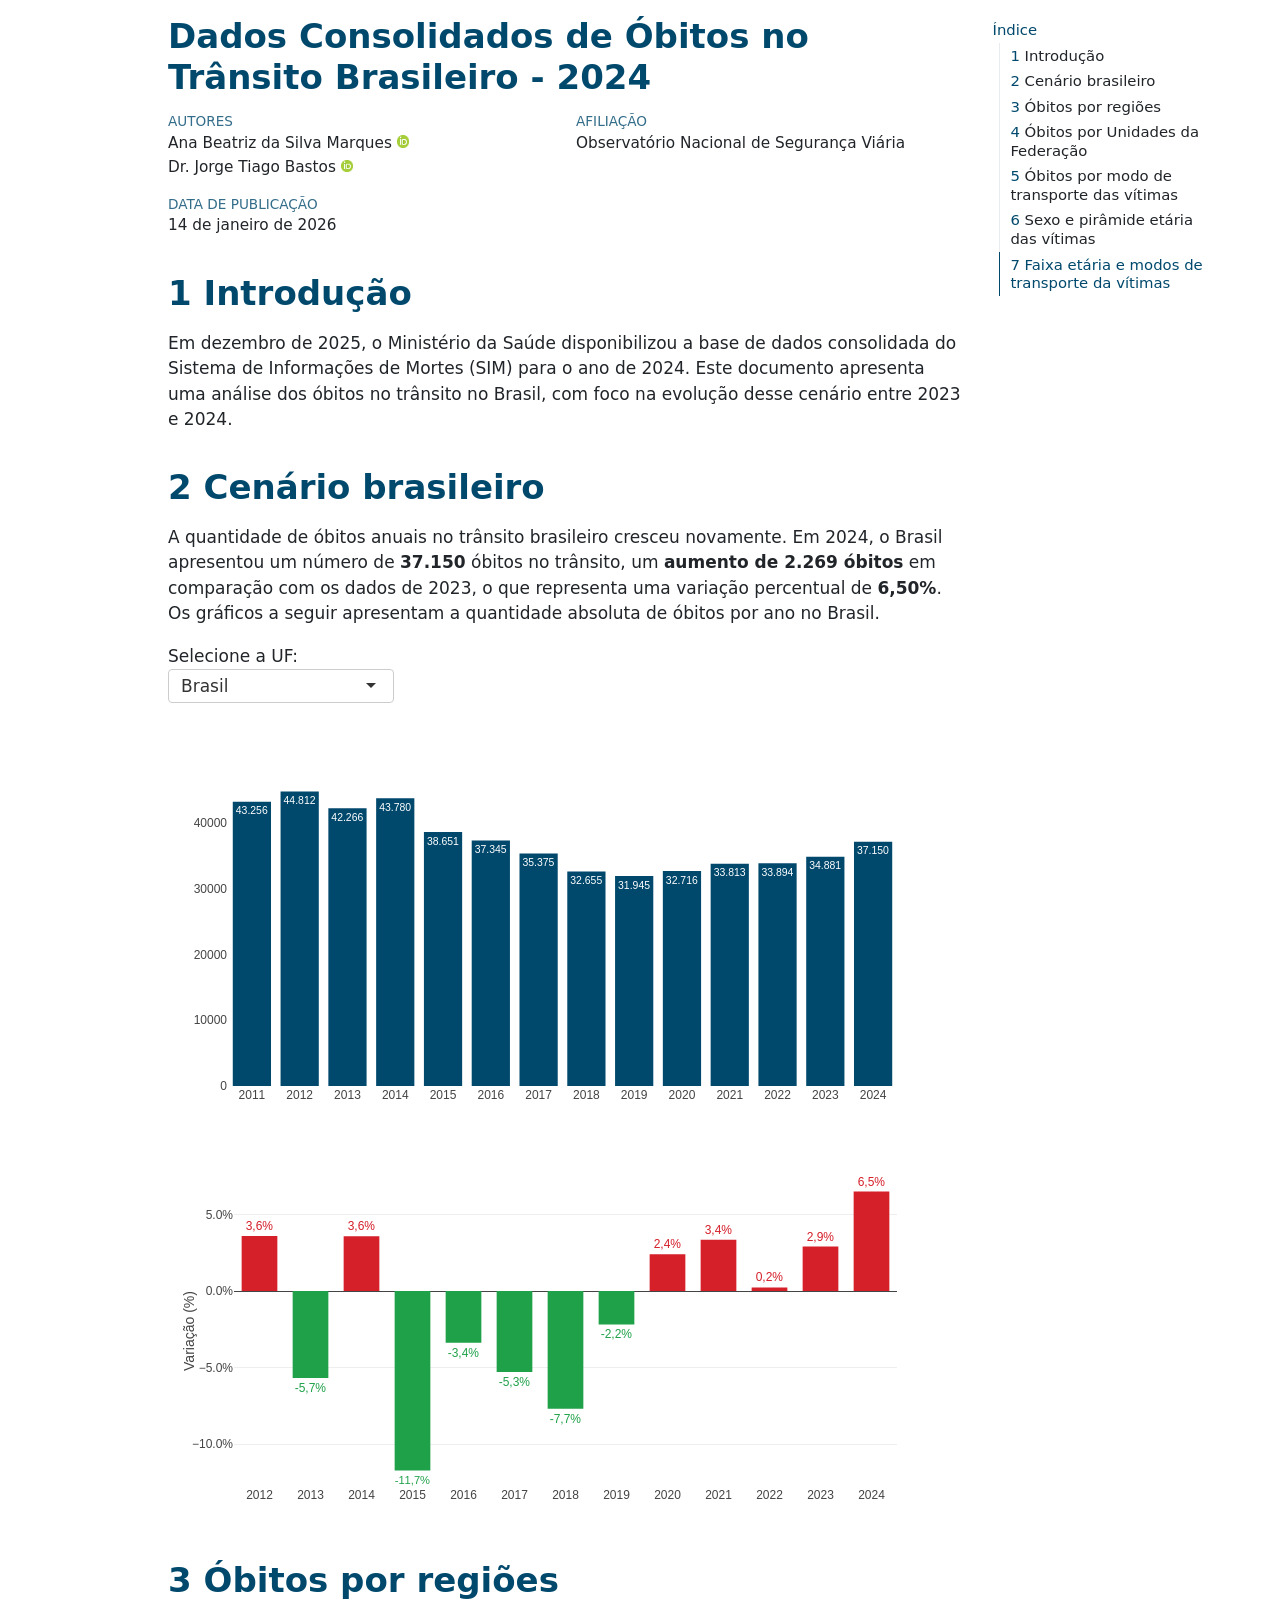
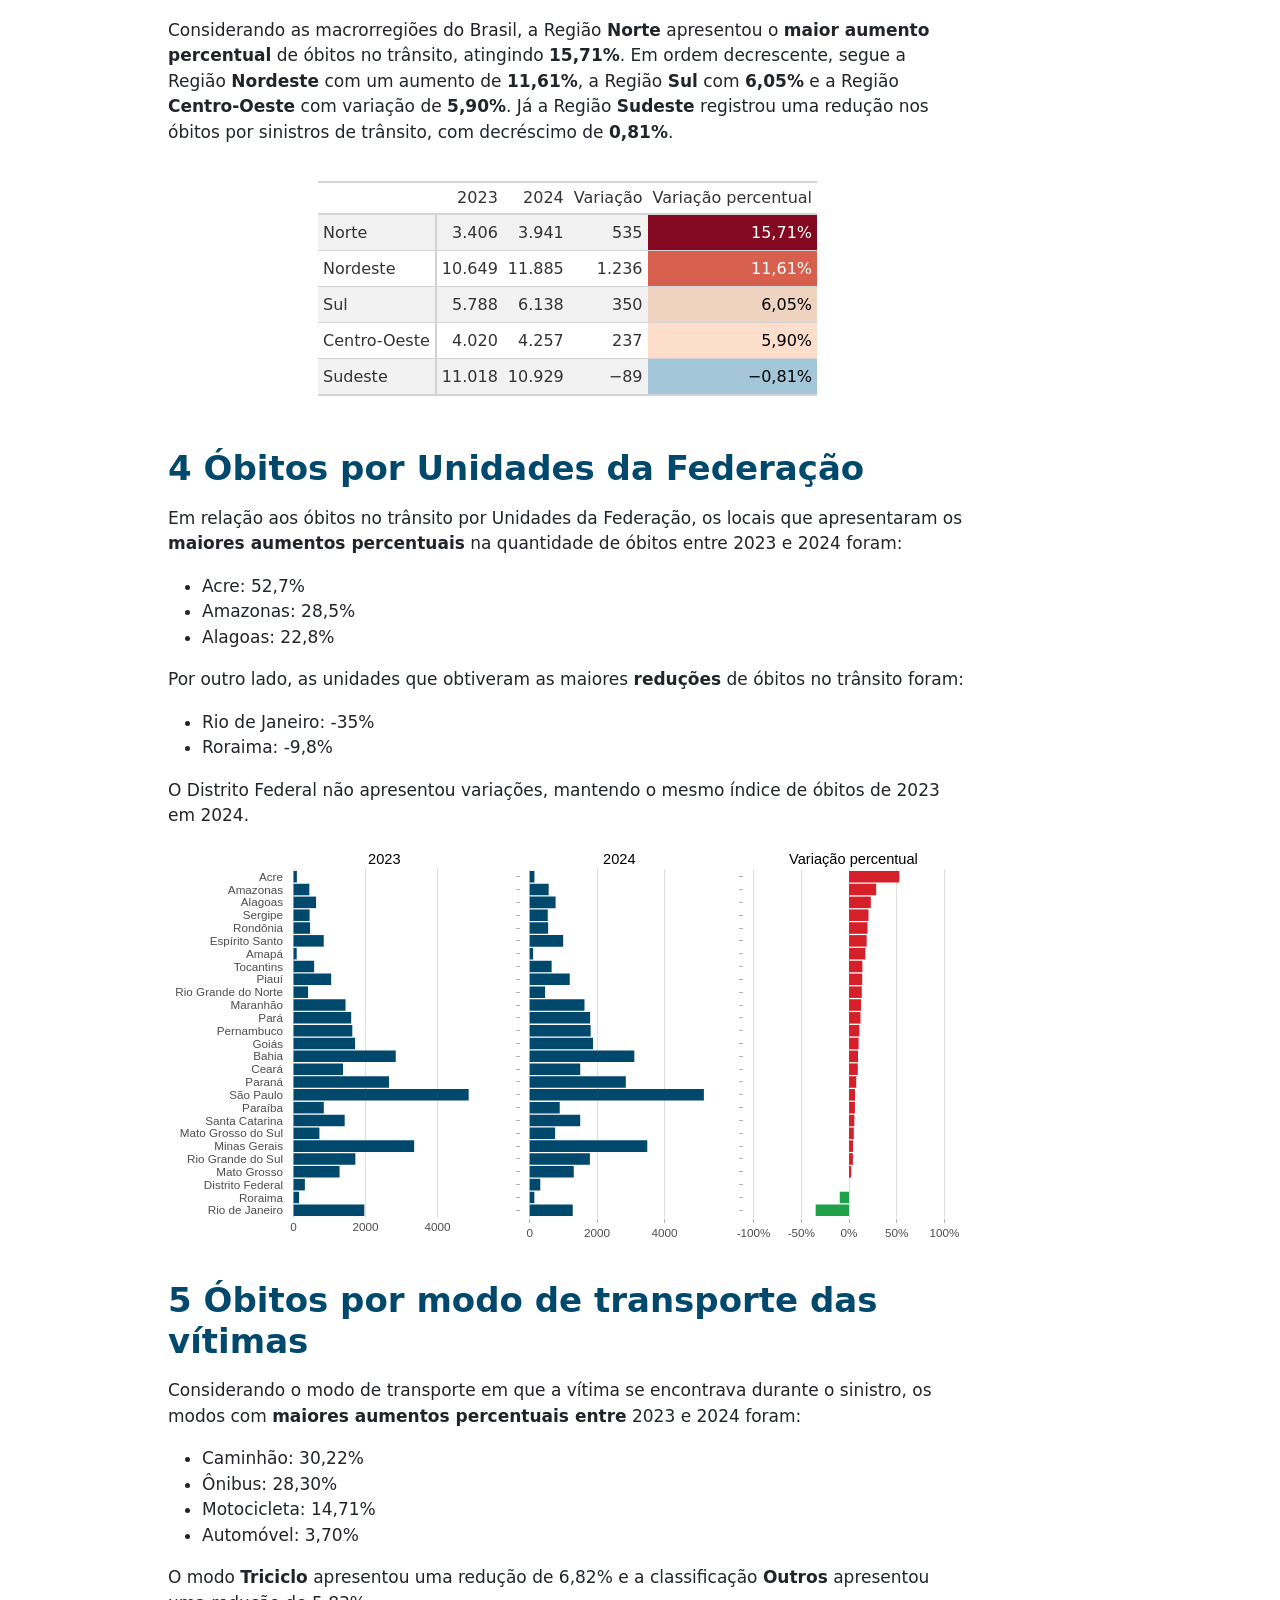
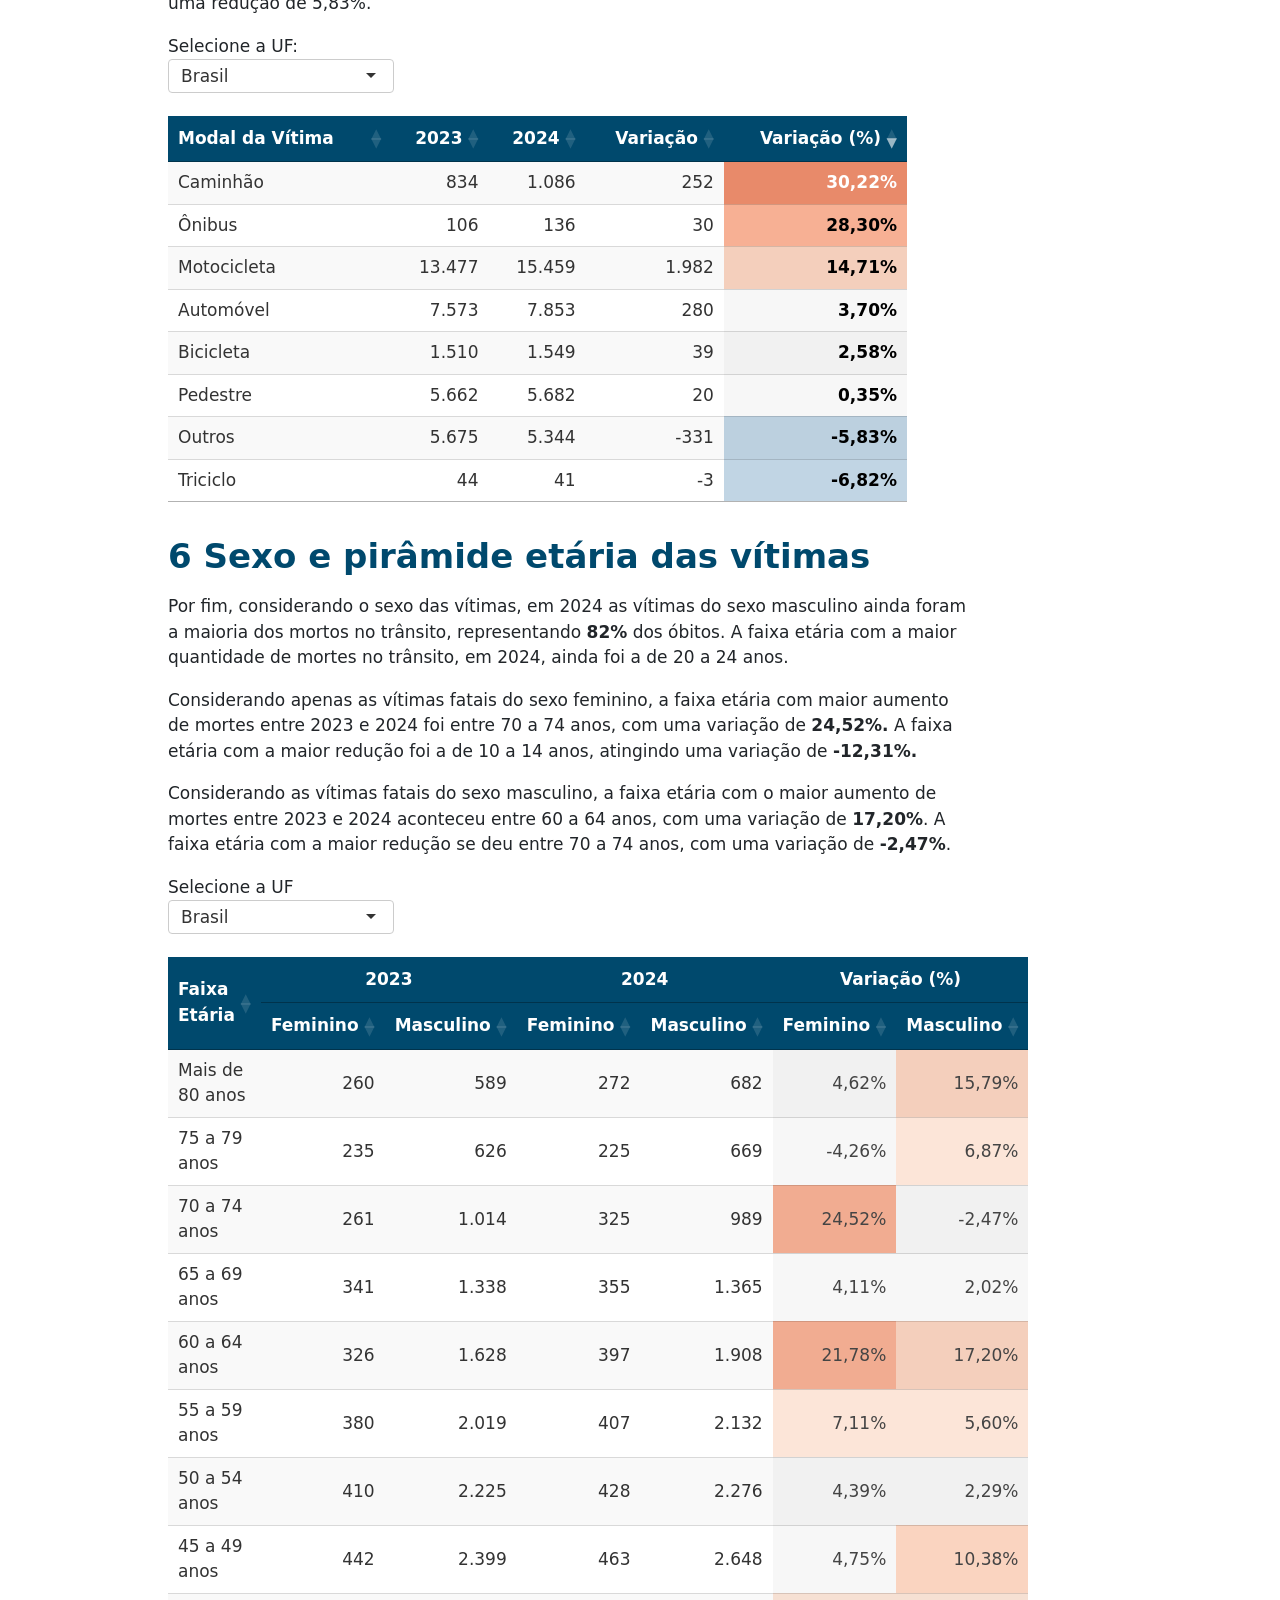
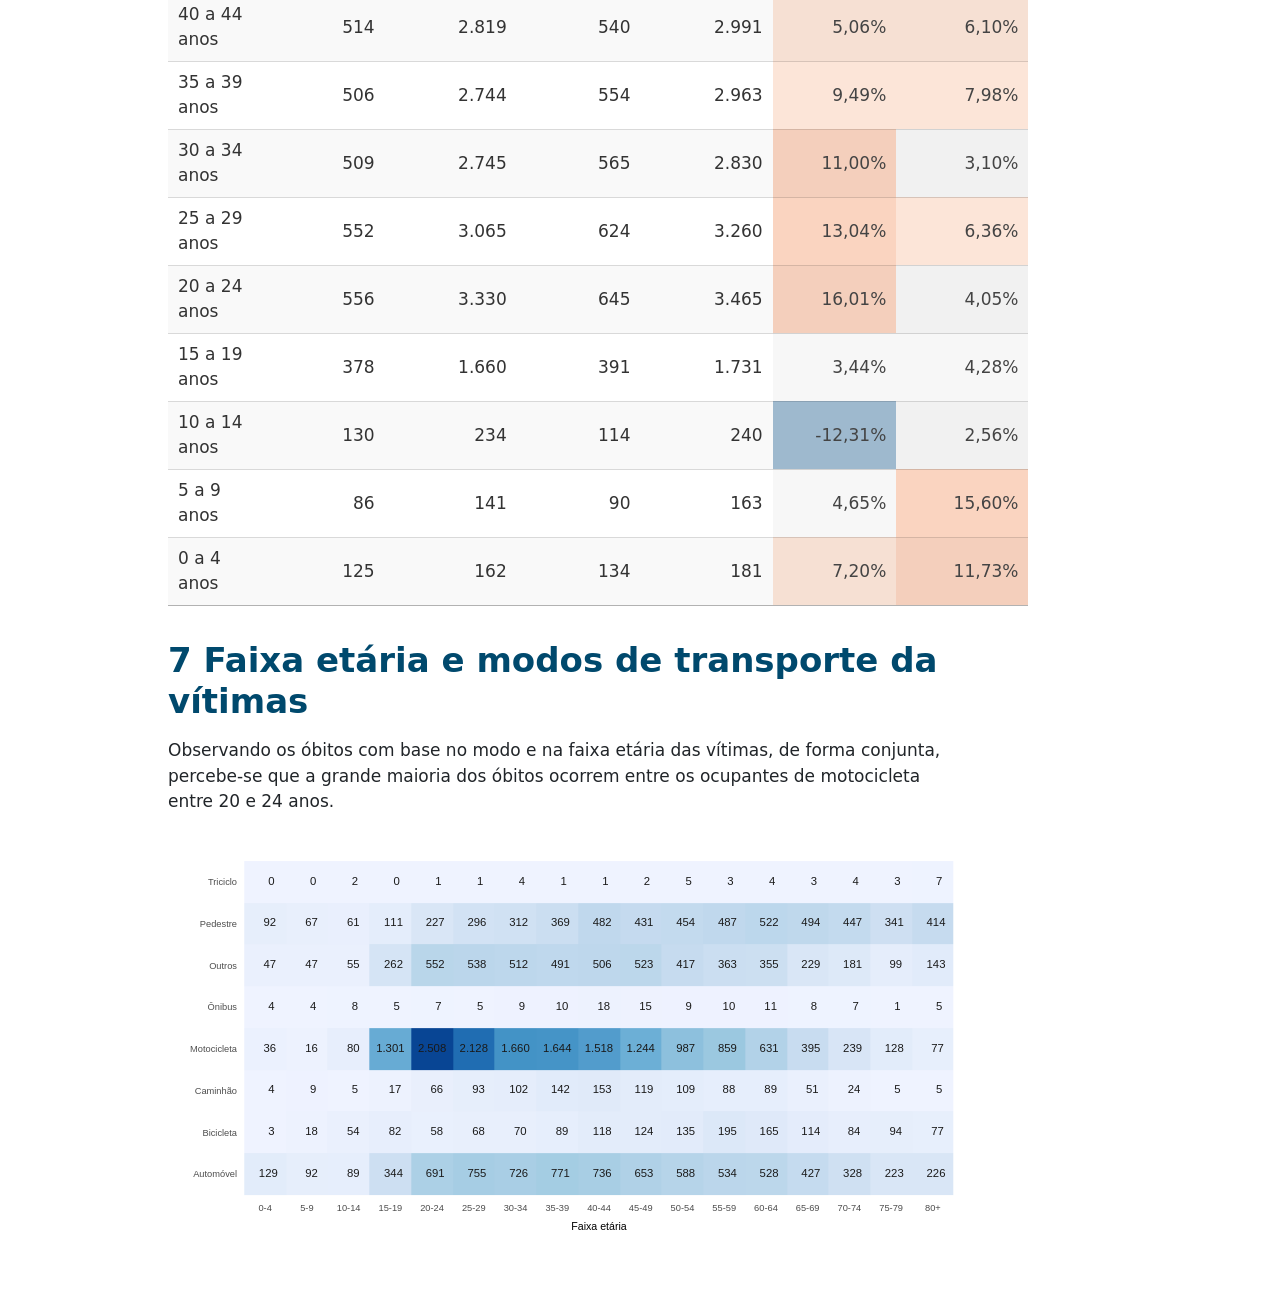
==== commit e3bf5c63: "Built site for gh-pages" ====
--- a/datasus2024.html
+++ b/datasus2024.html
@@ -109,7 +109,7 @@
     <div>
     <div class="quarto-title-meta-heading">Data de Publicação</div>
     <div class="quarto-title-meta-contents">
-      <p class="date">10 de fevereiro de 2026</p>
+      <p class="date">14 de janeiro de 2026</p>
     </div>
   </div>
   
@@ -172,18 +172,18 @@
     "Sergipe": ["25", "52", "79", "106", "133", "160", "187", "214", "241", "268", "295", "322", "349", "376"],
     "Tocantins": ["27", "54", "81", "108", "135", "162", "189", "216", "243", "270", "297", "324", "351", "378"]
   },
-  "group": ["SharedData3d31f70e"]
+  "group": ["SharedData270017b7"]
 }</script>
 </div>
 </div>
 </div>
 <div class="col-xs-12">
-<div class="plotly html-widget html-fill-item" id="htmlwidget-f83ab942742c0455cedc" style="width:100%;height:400px;"></div>
-<script type="application/json" data-for="htmlwidget-f83ab942742c0455cedc">{"x":{"visdat":{"1849579f51734":["function () ","plotlyVisDat"]},"cur_data":"1849579f51734","attrs":{"1849579f51734":{"x":{},"y":{},"elementId":"meu_grafico_onsv","alpha_stroke":1,"sizes":[10,100],"spans":[1,20],"type":"bar","marker":{"color":"#00496d"},"text":{},"textposition":"inside","textangle":0,"hoverinfo":"none","inherit":true}},"layout":{"margin":{"b":40,"l":60,"t":50,"r":10},"yaxis":{"domain":[0,1],"automargin":true,"title":"","showgrid":false,"zeroline":false,"tickformat":".0f","exponentformat":"none","separatethousands":true,"autorange":true},"xaxis":{"domain":[0,1],"automargin":true,"title":"","type":"category","categoryorder":"array","categoryarray":["2011","2012","2013","2014","2015","2016","2017","2018","2019","2020","2021","2022","2023","2024"]},"showlegend":false,"dragmode":"zoom","hovermode":"closest"},"source":"A","config":{"modeBarButtonsToAdd":["hoverclosest","hovercompare"],"showSendToCloud":false,"displayModeBar":false},"data":[{"x":["2011","2011","2011","2011","2011","2011","2011","2011","2011","2011","2011","2011","2011","2011","2011","2011","2011","2011","2011","2011","2011","2011","2011","2011","2011","2011","2011","2012","2012","2012","2012","2012","2012","2012","2012","2012","2012","2012","2012","2012","2012","2012","2012","2012","2012","2012","2012","2012","2012","2012","2012","2012","2012","2012","2013","2013","2013","2013","2013","2013","2013","2013","2013","2013","2013","2013","2013","2013","2013","2013","2013","2013","2013","2013","2013","2013","2013","2013","2013","2013","2013","2014","2014","2014","2014","2014","2014","2014","2014","2014","2014","2014","2014","2014","2014","2014","2014","2014","2014","2014","2014","2014","2014","2014","2014","2014","2014","2014","2015","2015","2015","2015","2015","2015","2015","2015","2015","2015","2015","2015","2015","2015","2015","2015","2015","2015","2015","2015","2015","2015","2015","2015","2015","2015","2015","2016","2016","2016","2016","2016","2016","2016","2016","2016","2016","2016","2016","2016","2016","2016","2016","2016","2016","2016","2016","2016","2016","2016","2016","2016","2016","2016","2017","2017","2017","2017","2017","2017","2017","2017","2017","2017","2017","2017","2017","2017","2017","2017","2017","2017","2017","2017","2017","2017","2017","2017","2017","2017","2017","2018","2018","2018","2018","2018","2018","2018","2018","2018","2018","2018","2018","2018","2018","2018","2018","2018","2018","2018","2018","2018","2018","2018","2018","2018","2018","2018","2019","2019","2019","2019","2019","2019","2019","2019","2019","2019","2019","2019","2019","2019","2019","2019","2019","2019","2019","2019","2019","2019","2019","2019","2019","2019","2019","2020","2020","2020","2020","2020","2020","2020","2020","2020","2020","2020","2020","2020","2020","2020","2020","2020","2020","2020","2020","2020","2020","2020","2020","2020","2020","2020","2021","2021","2021","2021","2021","2021","2021","2021","2021","2021","2021","2021","2021","2021","2021","2021","2021","2021","2021","2021","2021","2021","2021","2021","2021","2021","2021","2022","2022","2022","2022","2022","2022","2022","2022","2022","2022","2022","2022","2022","2022","2022","2022","2022","2022","2022","2022","2022","2022","2022","2022","2022","2022","2022","2023","2023","2023","2023","2023","2023","2023","2023","2023","2023","2023","2023","2023","2023","2023","2023","2023","2023","2023","2023","2023","2023","2023","2023","2023","2023","2023","2024","2024","2024","2024","2024","2024","2024","2024","2024","2024","2024","2024","2024","2024","2024","2024","2024","2024","2024","2024","2024","2024","2024","2024","2024","2024","2024","2011","2012","2013","2014","2015","2016","2017","2018","2019","2020","2021","2022","2023","2024"],"y":[164,859,153,508,2634,2053,642,1159,1842,1481,1083,859,4576,3365,792,1366,1969,1090,595,2070,2775,591,135,1997,590,7377,531,158,846,124,458,2845,2430,553,1186,2043,1676,1151,819,4451,3629,974,1529,2057,1204,602,2095,3047,668,149,1916,651,7003,548,129,783,115,453,2676,2343,542,1118,2004,1576,1201,836,4243,3168,1015,1560,1868,1203,610,2036,2680,540,151,1680,669,6564,503,138,831,130,459,2693,2613,555,1013,2110,1792,1169,859,4396,3076,972,1589,1922,1297,582,2012,2902,531,146,1851,535,7032,575,115,756,90,424,2257,2312,469,855,1864,1617,1056,680,3933,2678,1022,1570,1919,1173,587,1786,2197,507,166,1600,548,5923,547,126,735,96,418,2404,1980,465,844,1745,1664,1047,642,3589,2746,1010,1549,1907,1106,545,1768,2262,475,107,1508,469,5553,585,113,616,84,396,2345,1594,342,936,1664,1424,1034,605,3741,2543,899,1431,1703,1077,543,1845,2124,495,134,1483,420,5184,600,96,601,68,412,2085,1574,369,774,1534,1354,1095,562,3280,2433,854,1387,1593,992,526,1742,2038,381,96,1375,398,4549,487,112,607,84,398,2310,1355,338,757,1469,1268,1019,628,3227,2422,772,1362,1498,917,451,1637,1513,379,123,1434,398,4995,472,115,678,69,397,2306,1311,323,759,1578,1399,1112,630,3010,2451,797,1551,1551,952,438,1533,1793,413,128,1381,393,5158,490,95,644,97,412,2336,1307,307,813,1674,1401,1235,666,3278,2662,837,1470,1509,930,438,1684,1885,442,128,1406,397,5211,549,103,577,105,438,2474,1402,346,822,1729,1339,1220,671,3170,2718,847,1609,1469,918,392,1759,1931,475,157,1421,406,4847,549,93,626,88,439,2838,1374,315,839,1709,1444,1278,718,3350,2651,840,1601,1632,1045,404,1717,1965,459,154,1420,446,4864,572,142,769,103,564,3105,1500,315,994,1880,1626,1308,754,3489,2852,892,1793,1809,1189,458,1787,1278,548,139,1499,537,5168,652,43256,44812,42266,43780,38651,37345,35375,32655,31945,32716,33813,33894,34881,37150],"elementId":"meu_grafico_onsv","type":"bar","marker":{"color":"#00496d","line":{"color":"rgba(31,119,180,1)"}},"text":["164","859","153","508","2.634","2.053","642","1.159","1.842","1.481","1.083","859","4.576","3.365","792","1.366","1.969","1.090","595","2.070","2.775","591","135","1.997","590","7.377","531","158","846","124","458","2.845","2.430","553","1.186","2.043","1.676","1.151","819","4.451","3.629","974","1.529","2.057","1.204","602","2.095","3.047","668","149","1.916","651","7.003","548","129","783","115","453","2.676","2.343","542","1.118","2.004","1.576","1.201","836","4.243","3.168","1.015","1.560","1.868","1.203","610","2.036","2.680","540","151","1.680","669","6.564","503","138","831","130","459","2.693","2.613","555","1.013","2.110","1.792","1.169","859","4.396","3.076","972","1.589","1.922","1.297","582","2.012","2.902","531","146","1.851","535","7.032","575","115","756","90","424","2.257","2.312","469","855","1.864","1.617","1.056","680","3.933","2.678","1.022","1.570","1.919","1.173","587","1.786","2.197","507","166","1.600","548","5.923","547","126","735","96","418","2.404","1.980","465","844","1.745","1.664","1.047","642","3.589","2.746","1.010","1.549","1.907","1.106","545","1.768","2.262","475","107","1.508","469","5.553","585","113","616","84","396","2.345","1.594","342","936","1.664","1.424","1.034","605","3.741","2.543","899","1.431","1.703","1.077","543","1.845","2.124","495","134","1.483","420","5.184","600","96","601","68","412","2.085","1.574","369","774","1.534","1.354","1.095","562","3.280","2.433","854","1.387","1.593","992","526","1.742","2.038","381","96","1.375","398","4.549","487","112","607","84","398","2.310","1.355","338","757","1.469","1.268","1.019","628","3.227","2.422","772","1.362","1.498","917","451","1.637","1.513","379","123","1.434","398","4.995","472","115","678","69","397","2.306","1.311","323","759","1.578","1.399","1.112","630","3.010","2.451","797","1.551","1.551","952","438","1.533","1.793","413","128","1.381","393","5.158","490","95","644","97","412","2.336","1.307","307","813","1.674","1.401","1.235","666","3.278","2.662","837","1.470","1.509","930","438","1.684","1.885","442","128","1.406","397","5.211","549","103","577","105","438","2.474","1.402","346","822","1.729","1.339","1.220","671","3.170","2.718","847","1.609","1.469","918","392","1.759","1.931","475","157","1.421","406","4.847","549","93","626","88","439","2.838","1.374","315","839","1.709","1.444","1.278","718","3.350","2.651","840","1.601","1.632","1.045","404","1.717","1.965","459","154","1.420","446","4.864","572","142","769","103","564","3.105","1.500","315","994","1.880","1.626","1.308","754","3.489","2.852","892","1.793","1.809","1.189","458","1.787","1.278","548","139","1.499","537","5.168","652","43.256","44.812","42.266","43.780","38.651","37.345","35.375","32.655","31.945","32.716","33.813","33.894","34.881","37.150"],"textposition":["inside","inside","inside","inside","inside","inside","inside","inside","inside","inside","inside","inside","inside","inside","inside","inside","inside","inside","inside","inside","inside","inside","inside","inside","inside","inside","inside","inside","inside","inside","inside","inside","inside","inside","inside","inside","inside","inside","inside","inside","inside","inside","inside","inside","inside","inside","inside","inside","inside","inside","inside","inside","inside","inside","inside","inside","inside","inside","inside","inside","inside","inside","inside","inside","inside","inside","inside","inside","inside","inside","inside","inside","inside","inside","inside","inside","inside","inside","inside","inside","inside","inside","inside","inside","inside","inside","inside","inside","inside","inside","inside","inside","inside","inside","inside","inside","inside","inside","inside","inside","inside","inside","inside","inside","inside","inside","inside","inside","inside","inside","inside","inside","inside","inside","inside","inside","inside","inside","inside","inside","inside","inside","inside","inside","inside","inside","inside","inside","inside","inside","inside","inside","inside","inside","inside","inside","inside","inside","inside","inside","inside","inside","inside","inside","inside","inside","inside","inside","inside","inside","inside","inside","inside","inside","inside","inside","inside","inside","inside","inside","inside","inside","inside","inside","inside","inside","inside","inside","inside","inside","inside","inside","inside","inside","inside","inside","inside","inside","inside","inside","inside","inside","inside","inside","inside","inside","inside","inside","inside","inside","inside","inside","inside","inside","inside","inside","inside","inside","inside","inside","inside","inside","inside","inside","inside","inside","inside","inside","inside","inside","inside","inside","inside","inside","inside","inside","inside","inside","inside","inside","inside","inside","inside","inside","inside","inside","inside","inside","inside","inside","inside","inside","inside","inside","inside","inside","inside","inside","inside","inside","inside","inside","inside","inside","inside","inside","inside","inside","inside","inside","inside","inside","inside","inside","inside","inside","inside","inside","inside","inside","inside","inside","inside","inside","inside","inside","inside","inside","inside","inside","inside","inside","inside","inside","inside","inside","inside","inside","inside","inside","inside","inside","inside","inside","inside","inside","inside","inside","inside","inside","inside","inside","inside","inside","inside","inside","inside","inside","inside","inside","inside","inside","inside","inside","inside","inside","inside","inside","inside","inside","inside","inside","inside","inside","inside","inside","inside","inside","inside","inside","inside","inside","inside","inside","inside","inside","inside","inside","inside","inside","inside","inside","inside","inside","inside","inside","inside","inside","inside","inside","inside","inside","inside","inside","inside","inside","inside","inside","inside","inside","inside","inside","inside","inside","inside","inside","inside","inside","inside","inside","inside","inside","inside","inside","inside","inside","inside","inside","inside","inside","inside","inside","inside","inside","inside","inside","inside","inside","inside","inside","inside","inside","inside","inside","inside","inside","inside","inside","inside","inside","inside","inside"],"textangle":0,"hoverinfo":["none","none","none","none","none","none","none","none","none","none","none","none","none","none","none","none","none","none","none","none","none","none","none","none","none","none","none","none","none","none","none","none","none","none","none","none","none","none","none","none","none","none","none","none","none","none","none","none","none","none","none","none","none","none","none","none","none","none","none","none","none","none","none","none","none","none","none","none","none","none","none","none","none","none","none","none","none","none","none","none","none","none","none","none","none","none","none","none","none","none","none","none","none","none","none","none","none","none","none","none","none","none","none","none","none","none","none","none","none","none","none","none","none","none","none","none","none","none","none","none","none","none","none","none","none","none","none","none","none","none","none","none","none","none","none","none","none","none","none","none","none","none","none","none","none","none","none","none","none","none","none","none","none","none","none","none","none","none","none","none","none","none","none","none","none","none","none","none","none","none","none","none","none","none","none","none","none","none","none","none","none","none","none","none","none","none","none","none","none","none","none","none","none","none","none","none","none","none","none","none","none","none","none","none","none","none","none","none","none","none","none","none","none","none","none","none","none","none","none","none","none","none","none","none","none","none","none","none","none","none","none","none","none","none","none","none","none","none","none","none","none","none","none","none","none","none","none","none","none","none","none","none","none","none","none","none","none","none","none","none","none","none","none","none","none","none","none","none","none","none","none","none","none","none","none","none","none","none","none","none","none","none","none","none","none","none","none","none","none","none","none","none","none","none","none","none","none","none","none","none","none","none","none","none","none","none","none","none","none","none","none","none","none","none","none","none","none","none","none","none","none","none","none","none","none","none","none","none","none","none","none","none","none","none","none","none","none","none","none","none","none","none","none","none","none","none","none","none","none","none","none","none","none","none","none","none","none","none","none","none","none","none","none","none","none","none","none","none","none","none","none","none","none","none","none","none","none","none","none","none","none","none","none","none","none","none","none","none","none","none","none","none"],"key":["1","2","3","4","5","6","7","8","9","10","11","12","13","14","15","16","17","18","19","20","21","22","23","24","25","26","27","28","29","30","31","32","33","34","35","36","37","38","39","40","41","42","43","44","45","46","47","48","49","50","51","52","53","54","55","56","57","58","59","60","61","62","63","64","65","66","67","68","69","70","71","72","73","74","75","76","77","78","79","80","81","82","83","84","85","86","87","88","89","90","91","92","93","94","95","96","97","98","99","100","101","102","103","104","105","106","107","108","109","110","111","112","113","114","115","116","117","118","119","120","121","122","123","124","125","126","127","128","129","130","131","132","133","134","135","136","137","138","139","140","141","142","143","144","145","146","147","148","149","150","151","152","153","154","155","156","157","158","159","160","161","162","163","164","165","166","167","168","169","170","171","172","173","174","175","176","177","178","179","180","181","182","183","184","185","186","187","188","189","190","191","192","193","194","195","196","197","198","199","200","201","202","203","204","205","206","207","208","209","210","211","212","213","214","215","216","217","218","219","220","221","222","223","224","225","226","227","228","229","230","231","232","233","234","235","236","237","238","239","240","241","242","243","244","245","246","247","248","249","250","251","252","253","254","255","256","257","258","259","260","261","262","263","264","265","266","267","268","269","270","271","272","273","274","275","276","277","278","279","280","281","282","283","284","285","286","287","288","289","290","291","292","293","294","295","296","297","298","299","300","301","302","303","304","305","306","307","308","309","310","311","312","313","314","315","316","317","318","319","320","321","322","323","324","325","326","327","328","329","330","331","332","333","334","335","336","337","338","339","340","341","342","343","344","345","346","347","348","349","350","351","352","353","354","355","356","357","358","359","360","361","362","363","364","365","366","367","368","369","370","371","372","373","374","375","376","377","378","379","380","381","382","383","384","385","386","387","388","389","390","391","392"],"set":"SharedData3d31f70e","error_y":{"color":"rgba(31,119,180,1)"},"error_x":{"color":"rgba(31,119,180,1)"},"xaxis":"x","yaxis":"y","_isNestedKey":false,"frame":null}],"highlight":{"on":"plotly_click","persistent":false,"dynamic":false,"selectize":false,"opacityDim":0.20000000000000001,"selected":{"opacity":1},"debounce":0,"ctGroups":["SharedData3d31f70e"]},"shinyEvents":["plotly_hover","plotly_click","plotly_selected","plotly_relayout","plotly_brushed","plotly_brushing","plotly_clickannotation","plotly_doubleclick","plotly_deselect","plotly_afterplot","plotly_sunburstclick"],"base_url":"https://plot.ly"},"evals":[],"jsHooks":[]}</script>
+<div class="plotly html-widget html-fill-item" id="htmlwidget-b856caf543fe4b04ba23" style="width:100%;height:400px;"></div>
+<script type="application/json" data-for="htmlwidget-b856caf543fe4b04ba23">{"x":{"visdat":{"4f23092b169":["function () ","plotlyVisDat"]},"cur_data":"4f23092b169","attrs":{"4f23092b169":{"x":{},"y":{},"elementId":"meu_grafico_onsv","alpha_stroke":1,"sizes":[10,100],"spans":[1,20],"type":"bar","marker":{"color":"#00496d"},"text":{},"textposition":"inside","textangle":0,"hoverinfo":"none","inherit":true}},"layout":{"margin":{"b":40,"l":60,"t":50,"r":10},"yaxis":{"domain":[0,1],"automargin":true,"title":"","showgrid":false,"zeroline":false,"tickformat":".0f","exponentformat":"none","separatethousands":true,"autorange":true},"xaxis":{"domain":[0,1],"automargin":true,"title":"","type":"category","categoryorder":"array","categoryarray":["2011","2012","2013","2014","2015","2016","2017","2018","2019","2020","2021","2022","2023","2024"]},"showlegend":false,"dragmode":"zoom","hovermode":"closest"},"source":"A","config":{"modeBarButtonsToAdd":["hoverclosest","hovercompare"],"showSendToCloud":false,"displayModeBar":false},"data":[{"x":["2011","2011","2011","2011","2011","2011","2011","2011","2011","2011","2011","2011","2011","2011","2011","2011","2011","2011","2011","2011","2011","2011","2011","2011","2011","2011","2011","2012","2012","2012","2012","2012","2012","2012","2012","2012","2012","2012","2012","2012","2012","2012","2012","2012","2012","2012","2012","2012","2012","2012","2012","2012","2012","2012","2013","2013","2013","2013","2013","2013","2013","2013","2013","2013","2013","2013","2013","2013","2013","2013","2013","2013","2013","2013","2013","2013","2013","2013","2013","2013","2013","2014","2014","2014","2014","2014","2014","2014","2014","2014","2014","2014","2014","2014","2014","2014","2014","2014","2014","2014","2014","2014","2014","2014","2014","2014","2014","2014","2015","2015","2015","2015","2015","2015","2015","2015","2015","2015","2015","2015","2015","2015","2015","2015","2015","2015","2015","2015","2015","2015","2015","2015","2015","2015","2015","2016","2016","2016","2016","2016","2016","2016","2016","2016","2016","2016","2016","2016","2016","2016","2016","2016","2016","2016","2016","2016","2016","2016","2016","2016","2016","2016","2017","2017","2017","2017","2017","2017","2017","2017","2017","2017","2017","2017","2017","2017","2017","2017","2017","2017","2017","2017","2017","2017","2017","2017","2017","2017","2017","2018","2018","2018","2018","2018","2018","2018","2018","2018","2018","2018","2018","2018","2018","2018","2018","2018","2018","2018","2018","2018","2018","2018","2018","2018","2018","2018","2019","2019","2019","2019","2019","2019","2019","2019","2019","2019","2019","2019","2019","2019","2019","2019","2019","2019","2019","2019","2019","2019","2019","2019","2019","2019","2019","2020","2020","2020","2020","2020","2020","2020","2020","2020","2020","2020","2020","2020","2020","2020","2020","2020","2020","2020","2020","2020","2020","2020","2020","2020","2020","2020","2021","2021","2021","2021","2021","2021","2021","2021","2021","2021","2021","2021","2021","2021","2021","2021","2021","2021","2021","2021","2021","2021","2021","2021","2021","2021","2021","2022","2022","2022","2022","2022","2022","2022","2022","2022","2022","2022","2022","2022","2022","2022","2022","2022","2022","2022","2022","2022","2022","2022","2022","2022","2022","2022","2023","2023","2023","2023","2023","2023","2023","2023","2023","2023","2023","2023","2023","2023","2023","2023","2023","2023","2023","2023","2023","2023","2023","2023","2023","2023","2023","2024","2024","2024","2024","2024","2024","2024","2024","2024","2024","2024","2024","2024","2024","2024","2024","2024","2024","2024","2024","2024","2024","2024","2024","2024","2024","2024","2011","2012","2013","2014","2015","2016","2017","2018","2019","2020","2021","2022","2023","2024"],"y":[164,859,153,508,2634,2053,642,1159,1842,1481,1083,859,4576,3365,792,1366,1969,1090,595,2070,2775,591,135,1997,590,7377,531,158,846,124,458,2845,2430,553,1186,2043,1676,1151,819,4451,3629,974,1529,2057,1204,602,2095,3047,668,149,1916,651,7003,548,129,783,115,453,2676,2343,542,1118,2004,1576,1201,836,4243,3168,1015,1560,1868,1203,610,2036,2680,540,151,1680,669,6564,503,138,831,130,459,2693,2613,555,1013,2110,1792,1169,859,4396,3076,972,1589,1922,1297,582,2012,2902,531,146,1851,535,7032,575,115,756,90,424,2257,2312,469,855,1864,1617,1056,680,3933,2678,1022,1570,1919,1173,587,1786,2197,507,166,1600,548,5923,547,126,735,96,418,2404,1980,465,844,1745,1664,1047,642,3589,2746,1010,1549,1907,1106,545,1768,2262,475,107,1508,469,5553,585,113,616,84,396,2345,1594,342,936,1664,1424,1034,605,3741,2543,899,1431,1703,1077,543,1845,2124,495,134,1483,420,5184,600,96,601,68,412,2085,1574,369,774,1534,1354,1095,562,3280,2433,854,1387,1593,992,526,1742,2038,381,96,1375,398,4549,487,112,607,84,398,2310,1355,338,757,1469,1268,1019,628,3227,2422,772,1362,1498,917,451,1637,1513,379,123,1434,398,4995,472,115,678,69,397,2306,1311,323,759,1578,1399,1112,630,3010,2451,797,1551,1551,952,438,1533,1793,413,128,1381,393,5158,490,95,644,97,412,2336,1307,307,813,1674,1401,1235,666,3278,2662,837,1470,1509,930,438,1684,1885,442,128,1406,397,5211,549,103,577,105,438,2474,1402,346,822,1729,1339,1220,671,3170,2718,847,1609,1469,918,392,1759,1931,475,157,1421,406,4847,549,93,626,88,439,2838,1374,315,839,1709,1444,1278,718,3350,2651,840,1601,1632,1045,404,1717,1965,459,154,1420,446,4864,572,142,769,103,564,3105,1500,315,994,1880,1626,1308,754,3489,2852,892,1793,1809,1189,458,1787,1278,548,139,1499,537,5168,652,43256,44812,42266,43780,38651,37345,35375,32655,31945,32716,33813,33894,34881,37150],"elementId":"meu_grafico_onsv","type":"bar","marker":{"color":"#00496d","line":{"color":"rgba(31,119,180,1)"}},"text":["164","859","153","508","2.634","2.053","642","1.159","1.842","1.481","1.083","859","4.576","3.365","792","1.366","1.969","1.090","595","2.070","2.775","591","135","1.997","590","7.377","531","158","846","124","458","2.845","2.430","553","1.186","2.043","1.676","1.151","819","4.451","3.629","974","1.529","2.057","1.204","602","2.095","3.047","668","149","1.916","651","7.003","548","129","783","115","453","2.676","2.343","542","1.118","2.004","1.576","1.201","836","4.243","3.168","1.015","1.560","1.868","1.203","610","2.036","2.680","540","151","1.680","669","6.564","503","138","831","130","459","2.693","2.613","555","1.013","2.110","1.792","1.169","859","4.396","3.076","972","1.589","1.922","1.297","582","2.012","2.902","531","146","1.851","535","7.032","575","115","756","90","424","2.257","2.312","469","855","1.864","1.617","1.056","680","3.933","2.678","1.022","1.570","1.919","1.173","587","1.786","2.197","507","166","1.600","548","5.923","547","126","735","96","418","2.404","1.980","465","844","1.745","1.664","1.047","642","3.589","2.746","1.010","1.549","1.907","1.106","545","1.768","2.262","475","107","1.508","469","5.553","585","113","616","84","396","2.345","1.594","342","936","1.664","1.424","1.034","605","3.741","2.543","899","1.431","1.703","1.077","543","1.845","2.124","495","134","1.483","420","5.184","600","96","601","68","412","2.085","1.574","369","774","1.534","1.354","1.095","562","3.280","2.433","854","1.387","1.593","992","526","1.742","2.038","381","96","1.375","398","4.549","487","112","607","84","398","2.310","1.355","338","757","1.469","1.268","1.019","628","3.227","2.422","772","1.362","1.498","917","451","1.637","1.513","379","123","1.434","398","4.995","472","115","678","69","397","2.306","1.311","323","759","1.578","1.399","1.112","630","3.010","2.451","797","1.551","1.551","952","438","1.533","1.793","413","128","1.381","393","5.158","490","95","644","97","412","2.336","1.307","307","813","1.674","1.401","1.235","666","3.278","2.662","837","1.470","1.509","930","438","1.684","1.885","442","128","1.406","397","5.211","549","103","577","105","438","2.474","1.402","346","822","1.729","1.339","1.220","671","3.170","2.718","847","1.609","1.469","918","392","1.759","1.931","475","157","1.421","406","4.847","549","93","626","88","439","2.838","1.374","315","839","1.709","1.444","1.278","718","3.350","2.651","840","1.601","1.632","1.045","404","1.717","1.965","459","154","1.420","446","4.864","572","142","769","103","564","3.105","1.500","315","994","1.880","1.626","1.308","754","3.489","2.852","892","1.793","1.809","1.189","458","1.787","1.278","548","139","1.499","537","5.168","652","43.256","44.812","42.266","43.780","38.651","37.345","35.375","32.655","31.945","32.716","33.813","33.894","34.881","37.150"],"textposition":["inside","inside","inside","inside","inside","inside","inside","inside","inside","inside","inside","inside","inside","inside","inside","inside","inside","inside","inside","inside","inside","inside","inside","inside","inside","inside","inside","inside","inside","inside","inside","inside","inside","inside","inside","inside","inside","inside","inside","inside","inside","inside","inside","inside","inside","inside","inside","inside","inside","inside","inside","inside","inside","inside","inside","inside","inside","inside","inside","inside","inside","inside","inside","inside","inside","inside","inside","inside","inside","inside","inside","inside","inside","inside","inside","inside","inside","inside","inside","inside","inside","inside","inside","inside","inside","inside","inside","inside","inside","inside","inside","inside","inside","inside","inside","inside","inside","inside","inside","inside","inside","inside","inside","inside","inside","inside","inside","inside","inside","inside","inside","inside","inside","inside","inside","inside","inside","inside","inside","inside","inside","inside","inside","inside","inside","inside","inside","inside","inside","inside","inside","inside","inside","inside","inside","inside","inside","inside","inside","inside","inside","inside","inside","inside","inside","inside","inside","inside","inside","inside","inside","inside","inside","inside","inside","inside","inside","inside","inside","inside","inside","inside","inside","inside","inside","inside","inside","inside","inside","inside","inside","inside","inside","inside","inside","inside","inside","inside","inside","inside","inside","inside","inside","inside","inside","inside","inside","inside","inside","inside","inside","inside","inside","inside","inside","inside","inside","inside","inside","inside","inside","inside","inside","inside","inside","inside","inside","inside","inside","inside","inside","inside","inside","inside","inside","inside","inside","inside","inside","inside","inside","inside","inside","inside","inside","inside","inside","inside","inside","inside","inside","inside","inside","inside","inside","inside","inside","inside","inside","inside","inside","inside","inside","inside","inside","inside","inside","inside","inside","inside","inside","inside","inside","inside","inside","inside","inside","inside","inside","inside","inside","inside","inside","inside","inside","inside","inside","inside","inside","inside","inside","inside","inside","inside","inside","inside","inside","inside","inside","inside","inside","inside","inside","inside","inside","inside","inside","inside","inside","inside","inside","inside","inside","inside","inside","inside","inside","inside","inside","inside","inside","inside","inside","inside","inside","inside","inside","inside","inside","inside","inside","inside","inside","inside","inside","inside","inside","inside","inside","inside","inside","inside","inside","inside","inside","inside","inside","inside","inside","inside","inside","inside","inside","inside","inside","inside","inside","inside","inside","inside","inside","inside","inside","inside","inside","inside","inside","inside","inside","inside","inside","inside","inside","inside","inside","inside","inside","inside","inside","inside","inside","inside","inside","inside","inside","inside","inside","inside","inside","inside","inside","inside","inside","inside","inside","inside","inside","inside","inside","inside","inside","inside","inside","inside","inside","inside","inside","inside","inside","inside","inside","inside"],"textangle":0,"hoverinfo":["none","none","none","none","none","none","none","none","none","none","none","none","none","none","none","none","none","none","none","none","none","none","none","none","none","none","none","none","none","none","none","none","none","none","none","none","none","none","none","none","none","none","none","none","none","none","none","none","none","none","none","none","none","none","none","none","none","none","none","none","none","none","none","none","none","none","none","none","none","none","none","none","none","none","none","none","none","none","none","none","none","none","none","none","none","none","none","none","none","none","none","none","none","none","none","none","none","none","none","none","none","none","none","none","none","none","none","none","none","none","none","none","none","none","none","none","none","none","none","none","none","none","none","none","none","none","none","none","none","none","none","none","none","none","none","none","none","none","none","none","none","none","none","none","none","none","none","none","none","none","none","none","none","none","none","none","none","none","none","none","none","none","none","none","none","none","none","none","none","none","none","none","none","none","none","none","none","none","none","none","none","none","none","none","none","none","none","none","none","none","none","none","none","none","none","none","none","none","none","none","none","none","none","none","none","none","none","none","none","none","none","none","none","none","none","none","none","none","none","none","none","none","none","none","none","none","none","none","none","none","none","none","none","none","none","none","none","none","none","none","none","none","none","none","none","none","none","none","none","none","none","none","none","none","none","none","none","none","none","none","none","none","none","none","none","none","none","none","none","none","none","none","none","none","none","none","none","none","none","none","none","none","none","none","none","none","none","none","none","none","none","none","none","none","none","none","none","none","none","none","none","none","none","none","none","none","none","none","none","none","none","none","none","none","none","none","none","none","none","none","none","none","none","none","none","none","none","none","none","none","none","none","none","none","none","none","none","none","none","none","none","none","none","none","none","none","none","none","none","none","none","none","none","none","none","none","none","none","none","none","none","none","none","none","none","none","none","none","none","none","none","none","none","none","none","none","none","none","none","none","none","none","none","none","none","none","none","none","none","none","none","none"],"key":["1","2","3","4","5","6","7","8","9","10","11","12","13","14","15","16","17","18","19","20","21","22","23","24","25","26","27","28","29","30","31","32","33","34","35","36","37","38","39","40","41","42","43","44","45","46","47","48","49","50","51","52","53","54","55","56","57","58","59","60","61","62","63","64","65","66","67","68","69","70","71","72","73","74","75","76","77","78","79","80","81","82","83","84","85","86","87","88","89","90","91","92","93","94","95","96","97","98","99","100","101","102","103","104","105","106","107","108","109","110","111","112","113","114","115","116","117","118","119","120","121","122","123","124","125","126","127","128","129","130","131","132","133","134","135","136","137","138","139","140","141","142","143","144","145","146","147","148","149","150","151","152","153","154","155","156","157","158","159","160","161","162","163","164","165","166","167","168","169","170","171","172","173","174","175","176","177","178","179","180","181","182","183","184","185","186","187","188","189","190","191","192","193","194","195","196","197","198","199","200","201","202","203","204","205","206","207","208","209","210","211","212","213","214","215","216","217","218","219","220","221","222","223","224","225","226","227","228","229","230","231","232","233","234","235","236","237","238","239","240","241","242","243","244","245","246","247","248","249","250","251","252","253","254","255","256","257","258","259","260","261","262","263","264","265","266","267","268","269","270","271","272","273","274","275","276","277","278","279","280","281","282","283","284","285","286","287","288","289","290","291","292","293","294","295","296","297","298","299","300","301","302","303","304","305","306","307","308","309","310","311","312","313","314","315","316","317","318","319","320","321","322","323","324","325","326","327","328","329","330","331","332","333","334","335","336","337","338","339","340","341","342","343","344","345","346","347","348","349","350","351","352","353","354","355","356","357","358","359","360","361","362","363","364","365","366","367","368","369","370","371","372","373","374","375","376","377","378","379","380","381","382","383","384","385","386","387","388","389","390","391","392"],"set":"SharedData270017b7","error_y":{"color":"rgba(31,119,180,1)"},"error_x":{"color":"rgba(31,119,180,1)"},"xaxis":"x","yaxis":"y","_isNestedKey":false,"frame":null}],"highlight":{"on":"plotly_click","persistent":false,"dynamic":false,"selectize":false,"opacityDim":0.20000000000000001,"selected":{"opacity":1},"debounce":0,"ctGroups":["SharedData270017b7"]},"shinyEvents":["plotly_hover","plotly_click","plotly_selected","plotly_relayout","plotly_brushed","plotly_brushing","plotly_clickannotation","plotly_doubleclick","plotly_deselect","plotly_afterplot","plotly_sunburstclick"],"base_url":"https://plot.ly"},"evals":[],"jsHooks":[]}</script>
 </div>
 <div class="col-xs-12">
-<div class="plotly html-widget html-fill-item" id="htmlwidget-0762179fa6408764a4f8" style="width:100%;height:400px;"></div>
-<script type="application/json" data-for="htmlwidget-0762179fa6408764a4f8">{"x":{"visdat":{"1849549c69579":["function () ","plotlyVisDat"]},"cur_data":"1849549c69579","attrs":{"1849549c69579":{"x":{},"y":{},"elementId":"grafico_var_final","alpha_stroke":1,"sizes":[10,100],"spans":[1,20],"type":"bar","color":{},"colors":["#d51f29","#1fa149"],"text":{},"textposition":"outside","hoverinfo":"text","cliponaxis":false,"width":0.69999999999999996,"inherit":true}},"layout":{"margin":{"b":40,"l":60,"t":50,"r":10},"yaxis":{"domain":[0,1],"automargin":true,"tickformat":".1%","title":"Variação (%)","showgrid":true,"zeroline":true},"xaxis":{"domain":[0,1],"automargin":true,"title":"","type":"category","categoryorder":"array","categoryarray":["2012","2013","2014","2015","2016","2017","2018","2019","2020","2021","2022","2023","2024"]},"showlegend":false,"dragmode":"zoom","hovermode":"closest"},"source":"A","config":{"modeBarButtonsToAdd":["hoverclosest","hovercompare"],"showSendToCloud":false,"displayModeBar":false},"data":[{"x":["2012","2012","2012","2012","2012","2012","2012","2012","2012","2012","2012","2012","2012","2012","2012","2012","2012","2012","2013","2013","2013","2013","2013","2013","2013","2014","2014","2014","2014","2014","2014","2014","2014","2014","2014","2014","2014","2014","2014","2014","2014","2014","2014","2015","2015","2015","2015","2016","2016","2016","2016","2016","2016","2016","2017","2017","2017","2017","2017","2017","2018","2018","2018","2019","2019","2019","2019","2019","2019","2019","2019","2020","2020","2020","2020","2020","2020","2020","2020","2020","2020","2020","2020","2020","2020","2020","2020","2020","2021","2021","2021","2021","2021","2021","2021","2021","2021","2021","2021","2021","2021","2021","2021","2021","2021","2021","2022","2022","2022","2022","2022","2022","2022","2022","2022","2022","2022","2022","2022","2022","2022","2022","2022","2022","2023","2023","2023","2023","2023","2023","2023","2023","2023","2023","2023","2023","2023","2023","2023","2024","2024","2024","2024","2024","2024","2024","2024","2024","2024","2024","2024","2024","2024","2024","2024","2024","2024","2024","2024","2024","2024","2024","2024","2012","2014","2020","2021","2022","2023","2024"],"y":[0.080106302201974178,0.18363370677057964,0.023295944779982744,0.10912052117263844,0.13166779203241052,0.062788550323176359,0.078454680534918275,0.22979797979797981,0.11932650073206442,0.044692737430167599,0.10458715596330276,0.011764705882352941,0.012077294685990338,0.098018018018018016,0.13028764805414553,0.1037037037037037,0.10338983050847457,0.032015065913370999,0.043440486533449174,0.020757020757020756,0.042094455852156057,0.020274689339437543,0.013289036544850499,0.013422818791946308,0.027649769585253458,0.069767441860465115,0.061302681992337162,0.13043478260869565,0.013245033112582781,0.0063527653213751867,0.11523687580025609,0.023985239852398525,0.05289421157684631,0.13705583756345177,0.02751196172248804,0.036059391939665328,0.01858974358974359,0.028907922912205567,0.07813798836242726,0.082835820895522383,0.10178571428571428,0.071297989031078604,0.14314115308151093,0.051440329218106998,0.0085910652920962206,0.13698630136986301,0.024299065420560748,0.095652173913043481,0.066666666666666666,0.065130704474966772,0.029066171923314781,0.025392083644510829,0.029585798816568046,0.069469835466179158,0.10900473933649289,0.042351629980495957,0.043552036199095021,0.042105263157894736,0.25233644859813081,0.02564102564102564,0.040404040404040407,0.078947368421052627,0.058994197292069631,0.16666666666666666,0.0099833610648918467,0.23529411764705882,0.1079136690647482,0.11743772241992882,0.28125,0.042909090909090911,0.098043526049681251,0.026785714285714284,0.11696869851729819,0.0026420079260237781,0.074200136147038798,0.10331230283911672,0.091265947006869477,0.0031847133757961785,0.011973575557390587,0.032383419689119168,0.13876651982378854,0.035380507343124167,0.038167938931297711,0.18506278916060806,0.089709762532981532,0.04065040650406504,0.032632632632632635,0.038135593220338986,0.40579710144927539,0.037783375314861464,0.013009540329575022,0.071146245059288543,0.060836501901140684,0.0014295925661186562,0.11061151079136691,0.057142857142857141,0.089036544850498334,0.086087311301509595,0.050188205771643665,0.09849967384213959,0.051310652537646405,0.070217917675544791,0.018102824040550327,0.010178117048346057,0.010275300504071345,0.12040816326530612,0.084210526315789472,0.08247422680412371,0.063106796116504854,0.059075342465753425,0.07268553940321347,0.12703583061889251,0.01107011070110701,0.032855436081242535,0.0075075075075075074,0.021036814425244178,0.011947431302270013,0.094557823129251706,0.04453681710213777,0.02440318302387268,0.074660633484162894,0.2265625,0.010668563300142247,0.022670025188916875,0.084922010398613523,0.0022831050228310501,0.1471301535974131,0.020681265206812651,0.078416728902165792,0.047540983606557376,0.070044709388971685,0.056782334384858045,0.11095983662355344,0.1383442265795207,0.030612244897959183,0.017607457276022784,0.098522167487684734,0.0035073241180111408,0.041894353369763208,0.5268817204301075,0.22843450479233227,0.17045454545454544,0.2847380410022779,0.094080338266384775,0.091703056768558958,0.18474374255065554,0.10005851375073142,0.12603878116343489,0.023474178403755867,0.050139275766016712,0.041492537313432838,0.075820445115050927,0.061904761904761907,0.11992504684572143,0.10845588235294118,0.13779904306220095,0.13366336633663367,0.040768782760629001,0.19389978213507625,0.055633802816901411,0.20403587443946189,0.0625,0.13986013986013987,0.035971888292953579,0.035820754270572089,0.024135232430740335,0.033530994009047563,0.0023955283470854403,0.029120198265179677,0.065049740546429285],"elementId":"grafico_var_final","type":"bar","text":["8,0%","18,4%","2,3%","10,9%","13,2%","6,3%","7,8%","23,0%","11,9%","4,5%","10,5%","1,2%","1,2%","9,8%","13,0%","10,4%","10,3%","3,2%","4,3%","2,1%","4,2%","2,0%","1,3%","1,3%","2,8%","7,0%","6,1%","13,0%","1,3%","0,6%","11,5%","2,4%","5,3%","13,7%","2,8%","3,6%","1,9%","2,9%","7,8%","8,3%","10,2%","7,1%","14,3%","5,1%","0,9%","13,7%","2,4%","9,6%","6,7%","6,5%","2,9%","2,5%","3,0%","6,9%","10,9%","4,2%","4,4%","4,2%","25,2%","2,6%","4,0%","7,9%","5,9%","16,7%","1,0%","23,5%","10,8%","11,7%","28,1%","4,3%","9,8%","2,7%","11,7%","0,3%","7,4%","10,3%","9,1%","0,3%","1,2%","3,2%","13,9%","3,5%","3,8%","18,5%","9,0%","4,1%","3,3%","3,8%","40,6%","3,8%","1,3%","7,1%","6,1%","0,1%","11,1%","5,7%","8,9%","8,6%","5,0%","9,8%","5,1%","7,0%","1,8%","1,0%","1,0%","12,0%","8,4%","8,2%","6,3%","5,9%","7,3%","12,7%","1,1%","3,3%","0,8%","2,1%","1,2%","9,5%","4,5%","2,4%","7,5%","22,7%","1,1%","2,3%","8,5%","0,2%","14,7%","2,1%","7,8%","4,8%","7,0%","5,7%","11,1%","13,8%","3,1%","1,8%","9,9%","0,4%","4,2%","52,7%","22,8%","17,0%","28,5%","9,4%","9,2%","18,5%","10,0%","12,6%","2,3%","5,0%","4,1%","7,6%","6,2%","12,0%","10,8%","13,8%","13,4%","4,1%","19,4%","5,6%","20,4%","6,2%","14,0%","3,6%","3,6%","2,4%","3,4%","0,2%","2,9%","6,5%"],"textposition":["outside","outside","outside","outside","outside","outside","outside","outside","outside","outside","outside","outside","outside","outside","outside","outside","outside","outside","outside","outside","outside","outside","outside","outside","outside","outside","outside","outside","outside","outside","outside","outside","outside","outside","outside","outside","outside","outside","outside","outside","outside","outside","outside","outside","outside","outside","outside","outside","outside","outside","outside","outside","outside","outside","outside","outside","outside","outside","outside","outside","outside","outside","outside","outside","outside","outside","outside","outside","outside","outside","outside","outside","outside","outside","outside","outside","outside","outside","outside","outside","outside","outside","outside","outside","outside","outside","outside","outside","outside","outside","outside","outside","outside","outside","outside","outside","outside","outside","outside","outside","outside","outside","outside","outside","outside","outside","outside","outside","outside","outside","outside","outside","outside","outside","outside","outside","outside","outside","outside","outside","outside","outside","outside","outside","outside","outside","outside","outside","outside","outside","outside","outside","outside","outside","outside","outside","outside","outside","outside","outside","outside","outside","outside","outside","outside","outside","outside","outside","outside","outside","outside","outside","outside","outside","outside","outside","outside","outside","outside","outside","outside","outside","outside","outside","outside","outside","outside","outside","outside","outside"],"hoverinfo":["text","text","text","text","text","text","text","text","text","text","text","text","text","text","text","text","text","text","text","text","text","text","text","text","text","text","text","text","text","text","text","text","text","text","text","text","text","text","text","text","text","text","text","text","text","text","text","text","text","text","text","text","text","text","text","text","text","text","text","text","text","text","text","text","text","text","text","text","text","text","text","text","text","text","text","text","text","text","text","text","text","text","text","text","text","text","text","text","text","text","text","text","text","text","text","text","text","text","text","text","text","text","text","text","text","text","text","text","text","text","text","text","text","text","text","text","text","text","text","text","text","text","text","text","text","text","text","text","text","text","text","text","text","text","text","text","text","text","text","text","text","text","text","text","text","text","text","text","text","text","text","text","text","text","text","text","text","text","text","text","text","text","text","text","text","text","text","text","text","text"],"cliponaxis":false,"width":[0.69999999999999996,0.69999999999999996,0.69999999999999996,0.69999999999999996,0.69999999999999996,0.69999999999999996,0.69999999999999996,0.69999999999999996,0.69999999999999996,0.69999999999999996,0.69999999999999996,0.69999999999999996,0.69999999999999996,0.69999999999999996,0.69999999999999996,0.69999999999999996,0.69999999999999996,0.69999999999999996,0.69999999999999996,0.69999999999999996,0.69999999999999996,0.69999999999999996,0.69999999999999996,0.69999999999999996,0.69999999999999996,0.69999999999999996,0.69999999999999996,0.69999999999999996,0.69999999999999996,0.69999999999999996,0.69999999999999996,0.69999999999999996,0.69999999999999996,0.69999999999999996,0.69999999999999996,0.69999999999999996,0.69999999999999996,0.69999999999999996,0.69999999999999996,0.69999999999999996,0.69999999999999996,0.69999999999999996,0.69999999999999996,0.69999999999999996,0.69999999999999996,0.69999999999999996,0.69999999999999996,0.69999999999999996,0.69999999999999996,0.69999999999999996,0.69999999999999996,0.69999999999999996,0.69999999999999996,0.69999999999999996,0.69999999999999996,0.69999999999999996,0.69999999999999996,0.69999999999999996,0.69999999999999996,0.69999999999999996,0.69999999999999996,0.69999999999999996,0.69999999999999996,0.69999999999999996,0.69999999999999996,0.69999999999999996,0.69999999999999996,0.69999999999999996,0.69999999999999996,0.69999999999999996,0.69999999999999996,0.69999999999999996,0.69999999999999996,0.69999999999999996,0.69999999999999996,0.69999999999999996,0.69999999999999996,0.69999999999999996,0.69999999999999996,0.69999999999999996,0.69999999999999996,0.69999999999999996,0.69999999999999996,0.69999999999999996,0.69999999999999996,0.69999999999999996,0.69999999999999996,0.69999999999999996,0.69999999999999996,0.69999999999999996,0.69999999999999996,0.69999999999999996,0.69999999999999996,0.69999999999999996,0.69999999999999996,0.69999999999999996,0.69999999999999996,0.69999999999999996,0.69999999999999996,0.69999999999999996,0.69999999999999996,0.69999999999999996,0.69999999999999996,0.69999999999999996,0.69999999999999996,0.69999999999999996,0.69999999999999996,0.69999999999999996,0.69999999999999996,0.69999999999999996,0.69999999999999996,0.69999999999999996,0.69999999999999996,0.69999999999999996,0.69999999999999996,0.69999999999999996,0.69999999999999996,0.69999999999999996,0.69999999999999996,0.69999999999999996,0.69999999999999996,0.69999999999999996,0.69999999999999996,0.69999999999999996,0.69999999999999996,0.69999999999999996,0.69999999999999996,0.69999999999999996,0.69999999999999996,0.69999999999999996,0.69999999999999996,0.69999999999999996,0.69999999999999996,0.69999999999999996,0.69999999999999996,0.69999999999999996,0.69999999999999996,0.69999999999999996,0.69999999999999996,0.69999999999999996,0.69999999999999996,0.69999999999999996,0.69999999999999996,0.69999999999999996,0.69999999999999996,0.69999999999999996,0.69999999999999996,0.69999999999999996,0.69999999999999996,0.69999999999999996,0.69999999999999996,0.69999999999999996,0.69999999999999996,0.69999999999999996,0.69999999999999996,0.69999999999999996,0.69999999999999996,0.69999999999999996,0.69999999999999996,0.69999999999999996,0.69999999999999996,0.69999999999999996,0.69999999999999996,0.69999999999999996,0.69999999999999996,0.69999999999999996,0.69999999999999996,0.69999999999999996,0.69999999999999996,0.69999999999999996],"key":["32","33","35","36","37","38","41","42","43","44","45","46","47","48","49","50","52","54","65","66","69","70","73","77","79","82","83","84","85","86","87","88","90","91","93","94","97","98","99","102","105","107","108","123","127","131","133","136","138","140","145","149","156","162","170","175","182","184","185","189","193","196","200","217","218","219","221","228","239","240","242","244","245","251","252","253","254","255","257","258","259","260","261","264","265","266","269","270","273","274","275","278","279","280","281","282","283","284","285","290","291","292","294","295","296","297","298","300","301","302","303","304","305","306","309","311","312","313","317","318","319","320","321","322","326","328","329","332","334","335","336","337","341","342","343","345","349","350","351","352","353","354","355","356","357","359","360","361","362","363","364","365","366","367","368","369","370","371","373","375","376","377","378","380","382","388","389","390","391","392"],"set":"SharedData3d31f70e","name":"Aumento","marker":{"color":"rgba(213,31,41,1)","line":{"color":"rgba(213,31,41,1)"}},"textfont":{"color":"rgba(213,31,41,1)"},"error_y":{"color":"rgba(213,31,41,1)"},"error_x":{"color":"rgba(213,31,41,1)"},"xaxis":"x","yaxis":"y","_isNestedKey":false,"frame":null},{"x":["2012","2012","2012","2012","2012","2012","2012","2012","2012","2013","2013","2013","2013","2013","2013","2013","2013","2013","2013","2013","2013","2013","2013","2013","2013","2013","2013","2013","2013","2014","2014","2014","2014","2014","2014","2014","2014","2014","2015","2015","2015","2015","2015","2015","2015","2015","2015","2015","2015","2015","2015","2015","2015","2015","2015","2015","2015","2015","2015","2015","2015","2016","2016","2016","2016","2016","2016","2016","2016","2016","2016","2016","2016","2016","2016","2016","2016","2016","2016","2016","2016","2017","2017","2017","2017","2017","2017","2017","2017","2017","2017","2017","2017","2017","2017","2017","2017","2017","2017","2017","2017","2017","2018","2018","2018","2018","2018","2018","2018","2018","2018","2018","2018","2018","2018","2018","2018","2018","2018","2018","2018","2018","2018","2018","2018","2018","2019","2019","2019","2019","2019","2019","2019","2019","2019","2019","2019","2019","2019","2019","2019","2019","2019","2019","2019","2020","2020","2020","2020","2020","2020","2020","2020","2020","2020","2021","2021","2021","2021","2021","2021","2021","2021","2021","2022","2022","2022","2022","2022","2022","2022","2022","2022","2023","2023","2023","2023","2023","2023","2023","2023","2023","2023","2023","2023","2024","2024","2024","2013","2015","2016","2017","2018","2019"],"y":[-0.036585365853658534,-0.015133876600698487,-0.18954248366013071,-0.098425196850393706,-0.13862928348909656,-0.046565774155995346,-0.027316433566433568,-0.040560841261892841,-0.050698115765216212,-0.18354430379746836,-0.074468085106382975,-0.072580645161290328,-0.010917030567685589,-0.059402460456942002,-0.03580246913580247,-0.019891500904159132,-0.05733558178752108,-0.01908957415565345,-0.059665871121718374,-0.046731071669287798,-0.12703224028658033,-0.091881380651434127,-0.00083056478405315617,-0.028162291169451074,-0.12044634066294715,-0.19161676646706588,-0.12317327766179541,-0.06268741967728117,-0.08211678832116788,-0.093917710196779969,-0.026644462947543714,-0.02904040404040404,-0.042364532019704436,-0.045901639344262293,-0.011787819253438114,-0.016666666666666666,-0.033112582781456956,-0.20029895366218237,-0.16666666666666666,-0.090252707581227443,-0.30769230769230771,-0.076252723311546838,-0.16190122539918306,-0.11519326444699579,-0.15495495495495495,-0.15597235932872655,-0.11658767772511848,-0.09765625,-0.096663815226689473,-0.20838183934807916,-0.10532302092811648,-0.12938881664499349,-0.011957205789804909,-0.0015608740894901144,-0.095605242868157289,-0.11232604373757456,-0.24293590627153688,-0.04519774011299435,-0.13560237709346298,-0.15770762229806598,-0.048695652173913043,-0.027777777777777776,-0.014150943396226415,-0.14359861591695502,-0.0085287846481876331,-0.012865497076023392,-0.063841201716738197,-0.0085227272727272721,-0.055882352941176473,-0.087465039410119502,-0.011741682974559686,-0.01337579617834395,-0.0062532569046378321,-0.057118499573742543,-0.071550255536626917,-0.010078387458006719,-0.063116370808678504,-0.35542168674698793,-0.057500000000000002,-0.14416058394160583,-0.062468343744723959,-0.10317460317460317,-0.16190476190476191,-0.125,-0.052631578947368418,-0.024542429284525789,-0.19494949494949496,-0.26451612903225807,-0.046418338108882524,-0.14423076923076922,-0.012416427889207259,-0.05763239875389408,-0.073925710123816463,-0.1099009900990099,-0.076178179470626217,-0.10697430519140011,-0.026220614828209764,-0.003669724770642202,-0.061007957559681698,-0.016578249336870028,-0.1044776119402985,-0.066450567260940036,-0.15044247787610621,-0.024350649350649352,-0.19047619047619047,-0.11087420042643924,-0.012547051442910916,-0.17307692307692307,-0.078125,-0.049157303370786519,-0.071074380165289261,-0.12322908313285218,-0.043255996854109323,-0.050055617352614018,-0.030747728860936407,-0.064591896652965358,-0.078922934076137416,-0.031307550644567222,-0.055826558265582658,-0.040489642184557438,-0.23030303030303031,-0.28358208955223879,-0.072825354012137564,-0.052380952380952382,-0.12249228395061729,-0.18833333333333332,-0.033980582524271843,-0.13913595933926304,-0.084010840108401083,-0.021963824289405683,-0.042372881355932202,-0.063515509601181686,-0.069406392694063929,-0.016158536585365854,-0.0045211672831894784,-0.096018735362997654,-0.018024513338139869,-0.05963590709353421,-0.075604838709677422,-0.14258555133079848,-0.060275545350172217,-0.25760549558390577,-0.0052493438320209973,0,-0.030800821355236138,-0.17857142857142858,-0.0025125628140703518,-0.0017316017316017316,-0.03247232472324723,-0.044378698224852069,-0.067245119305856832,-0.028824833702882482,-0.063530849114233359,-0.036959553695955369,-0.012562814070351759,-0.17391304347826086,-0.050147492625368731,-0.0030511060259344014,-0.049535603715170282,-0.052224371373307543,-0.027079303675048357,-0.023109243697478993,0,0,-0.10403726708074534,-0.044254104211277658,-0.012145748987854251,-0.032946918852959119,-0.026507620941020542,-0.012903225806451613,-0.1050228310502283,-0.069852235655344458,0,-0.097087378640776698,-0.16190476190476191,-0.019971469329529243,-0.089595375722543349,-0.01156737998843262,-0.024650478292862398,-0.0082644628099173556,-0.004972032318210068,-0.023877202956225127,-0.033684210526315789,-0.019108280254777069,-0.00070372976776917663,0,-0.34961832061068704,-0.097402597402597407,-0.056815138802106577,-0.11715395157606213,-0.033789552663579206,-0.052751372339001207,-0.076890459363957595,-0.021742459041494411],"elementId":"grafico_var_final","type":"bar","text":["-3,7%","-1,5%","-19,0%","-9,8%","-13,9%","-4,7%","-2,7%","-4,1%","-5,1%","-18,4%","-7,4%","-7,3%","-1,1%","-5,9%","-3,6%","-2,0%","-5,7%","-1,9%","-6,0%","-4,7%","-12,7%","-9,2%","-0,1%","-2,8%","-12,0%","-19,2%","-12,3%","-6,3%","-8,2%","-9,4%","-2,7%","-2,9%","-4,2%","-4,6%","-1,2%","-1,7%","-3,3%","-20,0%","-16,7%","-9,0%","-30,8%","-7,6%","-16,2%","-11,5%","-15,5%","-15,6%","-11,7%","-9,8%","-9,7%","-20,8%","-10,5%","-12,9%","-1,2%","-0,2%","-9,6%","-11,2%","-24,3%","-4,5%","-13,6%","-15,8%","-4,9%","-2,8%","-1,4%","-14,4%","-0,9%","-1,3%","-6,4%","-0,9%","-5,6%","-8,7%","-1,2%","-1,3%","-0,6%","-5,7%","-7,2%","-1,0%","-6,3%","-35,5%","-5,8%","-14,4%","-6,2%","-10,3%","-16,2%","-12,5%","-5,3%","-2,5%","-19,5%","-26,5%","-4,6%","-14,4%","-1,2%","-5,8%","-7,4%","-11,0%","-7,6%","-10,7%","-2,6%","-0,4%","-6,1%","-1,7%","-10,4%","-6,6%","-15,0%","-2,4%","-19,0%","-11,1%","-1,3%","-17,3%","-7,8%","-4,9%","-7,1%","-12,3%","-4,3%","-5,0%","-3,1%","-6,5%","-7,9%","-3,1%","-5,6%","-4,0%","-23,0%","-28,4%","-7,3%","-5,2%","-12,2%","-18,8%","-3,4%","-13,9%","-8,4%","-2,2%","-4,2%","-6,4%","-6,9%","-1,6%","-0,5%","-9,6%","-1,8%","-6,0%","-7,6%","-14,3%","-6,0%","-25,8%","-0,5%","0,0%","-3,1%","-17,9%","-0,3%","-0,2%","-3,2%","-4,4%","-6,7%","-2,9%","-6,4%","-3,7%","-1,3%","-17,4%","-5,0%","-0,3%","-5,0%","-5,2%","-2,7%","-2,3%","0,0%","0,0%","-10,4%","-4,4%","-1,2%","-3,3%","-2,7%","-1,3%","-10,5%","-7,0%","0,0%","-9,7%","-16,2%","-2,0%","-9,0%","-1,2%","-2,5%","-0,8%","-0,5%","-2,4%","-3,4%","-1,9%","-0,1%","0,0%","-35,0%","-9,7%","-5,7%","-11,7%","-3,4%","-5,3%","-7,7%","-2,2%"],"textposition":["outside","outside","outside","outside","outside","outside","outside","outside","outside","outside","outside","outside","outside","outside","outside","outside","outside","outside","outside","outside","outside","outside","outside","outside","outside","outside","outside","outside","outside","outside","outside","outside","outside","outside","outside","outside","outside","outside","outside","outside","outside","outside","outside","outside","outside","outside","outside","outside","outside","outside","outside","outside","outside","outside","outside","outside","outside","outside","outside","outside","outside","outside","outside","outside","outside","outside","outside","outside","outside","outside","outside","outside","outside","outside","outside","outside","outside","outside","outside","outside","outside","outside","outside","outside","outside","outside","outside","outside","outside","outside","outside","outside","outside","outside","outside","outside","outside","outside","outside","outside","outside","outside","outside","outside","outside","outside","outside","outside","outside","outside","outside","outside","outside","outside","outside","outside","outside","outside","outside","outside","outside","outside","outside","outside","outside","outside","outside","outside","outside","outside","outside","outside","outside","outside","outside","outside","outside","outside","outside","outside","outside","outside","outside","outside","outside","outside","outside","outside","outside","outside","outside","outside","outside","outside","outside","outside","outside","outside","outside","outside","outside","outside","outside","outside","outside","outside","outside","outside","outside","outside","outside","outside","outside","outside","outside","outside","outside","outside","outside","outside","outside","outside","outside","outside","outside","outside","outside","outside","outside","outside","outside","outside","outside","outside"],"hoverinfo":["text","text","text","text","text","text","text","text","text","text","text","text","text","text","text","text","text","text","text","text","text","text","text","text","text","text","text","text","text","text","text","text","text","text","text","text","text","text","text","text","text","text","text","text","text","text","text","text","text","text","text","text","text","text","text","text","text","text","text","text","text","text","text","text","text","text","text","text","text","text","text","text","text","text","text","text","text","text","text","text","text","text","text","text","text","text","text","text","text","text","text","text","text","text","text","text","text","text","text","text","text","text","text","text","text","text","text","text","text","text","text","text","text","text","text","text","text","text","text","text","text","text","text","text","text","text","text","text","text","text","text","text","text","text","text","text","text","text","text","text","text","text","text","text","text","text","text","text","text","text","text","text","text","text","text","text","text","text","text","text","text","text","text","text","text","text","text","text","text","text","text","text","text","text","text","text","text","text","text","text","text","text","text","text","text","text","text","text","text","text","text","text","text","text"],"cliponaxis":false,"width":[0.69999999999999996,0.69999999999999996,0.69999999999999996,0.69999999999999996,0.69999999999999996,0.69999999999999996,0.69999999999999996,0.69999999999999996,0.69999999999999996,0.69999999999999996,0.69999999999999996,0.69999999999999996,0.69999999999999996,0.69999999999999996,0.69999999999999996,0.69999999999999996,0.69999999999999996,0.69999999999999996,0.69999999999999996,0.69999999999999996,0.69999999999999996,0.69999999999999996,0.69999999999999996,0.69999999999999996,0.69999999999999996,0.69999999999999996,0.69999999999999996,0.69999999999999996,0.69999999999999996,0.69999999999999996,0.69999999999999996,0.69999999999999996,0.69999999999999996,0.69999999999999996,0.69999999999999996,0.69999999999999996,0.69999999999999996,0.69999999999999996,0.69999999999999996,0.69999999999999996,0.69999999999999996,0.69999999999999996,0.69999999999999996,0.69999999999999996,0.69999999999999996,0.69999999999999996,0.69999999999999996,0.69999999999999996,0.69999999999999996,0.69999999999999996,0.69999999999999996,0.69999999999999996,0.69999999999999996,0.69999999999999996,0.69999999999999996,0.69999999999999996,0.69999999999999996,0.69999999999999996,0.69999999999999996,0.69999999999999996,0.69999999999999996,0.69999999999999996,0.69999999999999996,0.69999999999999996,0.69999999999999996,0.69999999999999996,0.69999999999999996,0.69999999999999996,0.69999999999999996,0.69999999999999996,0.69999999999999996,0.69999999999999996,0.69999999999999996,0.69999999999999996,0.69999999999999996,0.69999999999999996,0.69999999999999996,0.69999999999999996,0.69999999999999996,0.69999999999999996,0.69999999999999996,0.69999999999999996,0.69999999999999996,0.69999999999999996,0.69999999999999996,0.69999999999999996,0.69999999999999996,0.69999999999999996,0.69999999999999996,0.69999999999999996,0.69999999999999996,0.69999999999999996,0.69999999999999996,0.69999999999999996,0.69999999999999996,0.69999999999999996,0.69999999999999996,0.69999999999999996,0.69999999999999996,0.69999999999999996,0.69999999999999996,0.69999999999999996,0.69999999999999996,0.69999999999999996,0.69999999999999996,0.69999999999999996,0.69999999999999996,0.69999999999999996,0.69999999999999996,0.69999999999999996,0.69999999999999996,0.69999999999999996,0.69999999999999996,0.69999999999999996,0.69999999999999996,0.69999999999999996,0.69999999999999996,0.69999999999999996,0.69999999999999996,0.69999999999999996,0.69999999999999996,0.69999999999999996,0.69999999999999996,0.69999999999999996,0.69999999999999996,0.69999999999999996,0.69999999999999996,0.69999999999999996,0.69999999999999996,0.69999999999999996,0.69999999999999996,0.69999999999999996,0.69999999999999996,0.69999999999999996,0.69999999999999996,0.69999999999999996,0.69999999999999996,0.69999999999999996,0.69999999999999996,0.69999999999999996,0.69999999999999996,0.69999999999999996,0.69999999999999996,0.69999999999999996,0.69999999999999996,0.69999999999999996,0.69999999999999996,0.69999999999999996,0.69999999999999996,0.69999999999999996,0.69999999999999996,0.69999999999999996,0.69999999999999996,0.69999999999999996,0.69999999999999996,0.69999999999999996,0.69999999999999996,0.69999999999999996,0.69999999999999996,0.69999999999999996,0.69999999999999996,0.69999999999999996,0.69999999999999996,0.69999999999999996,0.69999999999999996,0.69999999999999996,0.69999999999999996,0.69999999999999996,0.69999999999999996,0.69999999999999996,0.69999999999999996,0.69999999999999996,0.69999999999999996,0.69999999999999996,0.69999999999999996,0.69999999999999996,0.69999999999999996,0.69999999999999996,0.69999999999999996,0.69999999999999996,0.69999999999999996,0.69999999999999996,0.69999999999999996,0.69999999999999996,0.69999999999999996,0.69999999999999996,0.69999999999999996,0.69999999999999996,0.69999999999999996,0.69999999999999996,0.69999999999999996,0.69999999999999996,0.69999999999999996,0.69999999999999996],"key":["28","29","30","31","34","39","40","51","53","55","56","57","58","59","60","61","62","63","64","67","68","71","72","74","75","76","78","80","81","89","92","95","96","100","101","103","104","106","109","110","111","112","113","114","115","116","117","118","119","120","121","122","124","125","126","128","129","130","132","134","135","137","139","141","142","143","144","146","147","148","150","151","152","153","154","155","157","158","159","160","161","163","164","165","166","167","168","169","171","172","173","174","176","177","178","179","180","181","183","186","187","188","190","191","192","194","195","197","198","199","201","202","203","204","205","206","207","208","209","210","211","212","213","214","215","216","220","222","223","224","225","226","227","229","230","231","232","233","234","235","236","237","238","241","243","246","247","248","249","250","256","262","263","267","268","271","272","276","277","286","287","288","289","293","299","307","308","310","314","315","316","323","324","325","327","330","331","333","338","339","340","344","346","347","348","358","372","374","381","383","384","385","386","387"],"set":"SharedData3d31f70e","name":"Queda","marker":{"color":"rgba(31,161,73,1)","line":{"color":"rgba(31,161,73,1)"}},"textfont":{"color":"rgba(31,161,73,1)"},"error_y":{"color":"rgba(31,161,73,1)"},"error_x":{"color":"rgba(31,161,73,1)"},"xaxis":"x","yaxis":"y","_isNestedKey":false,"frame":null}],"highlight":{"on":"plotly_click","persistent":false,"dynamic":false,"selectize":false,"opacityDim":0.20000000000000001,"selected":{"opacity":1},"debounce":0,"ctGroups":["SharedData3d31f70e"]},"shinyEvents":["plotly_hover","plotly_click","plotly_selected","plotly_relayout","plotly_brushed","plotly_brushing","plotly_clickannotation","plotly_doubleclick","plotly_deselect","plotly_afterplot","plotly_sunburstclick"],"base_url":"https://plot.ly"},"evals":[],"jsHooks":[]}</script>
+<div class="plotly html-widget html-fill-item" id="htmlwidget-96319e9a3cf9b6ddf34e" style="width:100%;height:400px;"></div>
+<script type="application/json" data-for="htmlwidget-96319e9a3cf9b6ddf34e">{"x":{"visdat":{"4f26ebd7d68":["function () ","plotlyVisDat"]},"cur_data":"4f26ebd7d68","attrs":{"4f26ebd7d68":{"x":{},"y":{},"elementId":"grafico_var_final","alpha_stroke":1,"sizes":[10,100],"spans":[1,20],"type":"bar","color":{},"colors":["#d51f29","#1fa149"],"text":{},"textposition":"outside","hoverinfo":"text","cliponaxis":false,"width":0.69999999999999996,"inherit":true}},"layout":{"margin":{"b":40,"l":60,"t":50,"r":10},"yaxis":{"domain":[0,1],"automargin":true,"tickformat":".1%","title":"Variação (%)","showgrid":true,"zeroline":true},"xaxis":{"domain":[0,1],"automargin":true,"title":"","type":"category","categoryorder":"array","categoryarray":["2012","2013","2014","2015","2016","2017","2018","2019","2020","2021","2022","2023","2024"]},"showlegend":false,"dragmode":"zoom","hovermode":"closest"},"source":"A","config":{"modeBarButtonsToAdd":["hoverclosest","hovercompare"],"showSendToCloud":false,"displayModeBar":false},"data":[{"x":["2012","2012","2012","2012","2012","2012","2012","2012","2012","2012","2012","2012","2012","2012","2012","2012","2012","2012","2013","2013","2013","2013","2013","2013","2013","2014","2014","2014","2014","2014","2014","2014","2014","2014","2014","2014","2014","2014","2014","2014","2014","2014","2014","2015","2015","2015","2015","2016","2016","2016","2016","2016","2016","2016","2017","2017","2017","2017","2017","2017","2018","2018","2018","2019","2019","2019","2019","2019","2019","2019","2019","2020","2020","2020","2020","2020","2020","2020","2020","2020","2020","2020","2020","2020","2020","2020","2020","2020","2021","2021","2021","2021","2021","2021","2021","2021","2021","2021","2021","2021","2021","2021","2021","2021","2021","2021","2022","2022","2022","2022","2022","2022","2022","2022","2022","2022","2022","2022","2022","2022","2022","2022","2022","2022","2023","2023","2023","2023","2023","2023","2023","2023","2023","2023","2023","2023","2023","2023","2023","2024","2024","2024","2024","2024","2024","2024","2024","2024","2024","2024","2024","2024","2024","2024","2024","2024","2024","2024","2024","2024","2024","2024","2024","2012","2014","2020","2021","2022","2023","2024"],"y":[0.080106302201974178,0.18363370677057964,0.023295944779982744,0.10912052117263844,0.13166779203241052,0.062788550323176359,0.078454680534918275,0.22979797979797981,0.11932650073206442,0.044692737430167599,0.10458715596330276,0.011764705882352941,0.012077294685990338,0.098018018018018016,0.13028764805414553,0.1037037037037037,0.10338983050847457,0.032015065913370999,0.043440486533449174,0.020757020757020756,0.042094455852156057,0.020274689339437543,0.013289036544850499,0.013422818791946308,0.027649769585253458,0.069767441860465115,0.061302681992337162,0.13043478260869565,0.013245033112582781,0.0063527653213751867,0.11523687580025609,0.023985239852398525,0.05289421157684631,0.13705583756345177,0.02751196172248804,0.036059391939665328,0.01858974358974359,0.028907922912205567,0.07813798836242726,0.082835820895522383,0.10178571428571428,0.071297989031078604,0.14314115308151093,0.051440329218106998,0.0085910652920962206,0.13698630136986301,0.024299065420560748,0.095652173913043481,0.066666666666666666,0.065130704474966772,0.029066171923314781,0.025392083644510829,0.029585798816568046,0.069469835466179158,0.10900473933649289,0.042351629980495957,0.043552036199095021,0.042105263157894736,0.25233644859813081,0.02564102564102564,0.040404040404040407,0.078947368421052627,0.058994197292069631,0.16666666666666666,0.0099833610648918467,0.23529411764705882,0.1079136690647482,0.11743772241992882,0.28125,0.042909090909090911,0.098043526049681251,0.026785714285714284,0.11696869851729819,0.0026420079260237781,0.074200136147038798,0.10331230283911672,0.091265947006869477,0.0031847133757961785,0.011973575557390587,0.032383419689119168,0.13876651982378854,0.035380507343124167,0.038167938931297711,0.18506278916060806,0.089709762532981532,0.04065040650406504,0.032632632632632635,0.038135593220338986,0.40579710144927539,0.037783375314861464,0.013009540329575022,0.071146245059288543,0.060836501901140684,0.0014295925661186562,0.11061151079136691,0.057142857142857141,0.089036544850498334,0.086087311301509595,0.050188205771643665,0.09849967384213959,0.051310652537646405,0.070217917675544791,0.018102824040550327,0.010178117048346057,0.010275300504071345,0.12040816326530612,0.084210526315789472,0.08247422680412371,0.063106796116504854,0.059075342465753425,0.07268553940321347,0.12703583061889251,0.01107011070110701,0.032855436081242535,0.0075075075075075074,0.021036814425244178,0.011947431302270013,0.094557823129251706,0.04453681710213777,0.02440318302387268,0.074660633484162894,0.2265625,0.010668563300142247,0.022670025188916875,0.084922010398613523,0.0022831050228310501,0.1471301535974131,0.020681265206812651,0.078416728902165792,0.047540983606557376,0.070044709388971685,0.056782334384858045,0.11095983662355344,0.1383442265795207,0.030612244897959183,0.017607457276022784,0.098522167487684734,0.0035073241180111408,0.041894353369763208,0.5268817204301075,0.22843450479233227,0.17045454545454544,0.2847380410022779,0.094080338266384775,0.091703056768558958,0.18474374255065554,0.10005851375073142,0.12603878116343489,0.023474178403755867,0.050139275766016712,0.041492537313432838,0.075820445115050927,0.061904761904761907,0.11992504684572143,0.10845588235294118,0.13779904306220095,0.13366336633663367,0.040768782760629001,0.19389978213507625,0.055633802816901411,0.20403587443946189,0.0625,0.13986013986013987,0.035971888292953579,0.035820754270572089,0.024135232430740335,0.033530994009047563,0.0023955283470854403,0.029120198265179677,0.065049740546429285],"elementId":"grafico_var_final","type":"bar","text":["8,0%","18,4%","2,3%","10,9%","13,2%","6,3%","7,8%","23,0%","11,9%","4,5%","10,5%","1,2%","1,2%","9,8%","13,0%","10,4%","10,3%","3,2%","4,3%","2,1%","4,2%","2,0%","1,3%","1,3%","2,8%","7,0%","6,1%","13,0%","1,3%","0,6%","11,5%","2,4%","5,3%","13,7%","2,8%","3,6%","1,9%","2,9%","7,8%","8,3%","10,2%","7,1%","14,3%","5,1%","0,9%","13,7%","2,4%","9,6%","6,7%","6,5%","2,9%","2,5%","3,0%","6,9%","10,9%","4,2%","4,4%","4,2%","25,2%","2,6%","4,0%","7,9%","5,9%","16,7%","1,0%","23,5%","10,8%","11,7%","28,1%","4,3%","9,8%","2,7%","11,7%","0,3%","7,4%","10,3%","9,1%","0,3%","1,2%","3,2%","13,9%","3,5%","3,8%","18,5%","9,0%","4,1%","3,3%","3,8%","40,6%","3,8%","1,3%","7,1%","6,1%","0,1%","11,1%","5,7%","8,9%","8,6%","5,0%","9,8%","5,1%","7,0%","1,8%","1,0%","1,0%","12,0%","8,4%","8,2%","6,3%","5,9%","7,3%","12,7%","1,1%","3,3%","0,8%","2,1%","1,2%","9,5%","4,5%","2,4%","7,5%","22,7%","1,1%","2,3%","8,5%","0,2%","14,7%","2,1%","7,8%","4,8%","7,0%","5,7%","11,1%","13,8%","3,1%","1,8%","9,9%","0,4%","4,2%","52,7%","22,8%","17,0%","28,5%","9,4%","9,2%","18,5%","10,0%","12,6%","2,3%","5,0%","4,1%","7,6%","6,2%","12,0%","10,8%","13,8%","13,4%","4,1%","19,4%","5,6%","20,4%","6,2%","14,0%","3,6%","3,6%","2,4%","3,4%","0,2%","2,9%","6,5%"],"textposition":["outside","outside","outside","outside","outside","outside","outside","outside","outside","outside","outside","outside","outside","outside","outside","outside","outside","outside","outside","outside","outside","outside","outside","outside","outside","outside","outside","outside","outside","outside","outside","outside","outside","outside","outside","outside","outside","outside","outside","outside","outside","outside","outside","outside","outside","outside","outside","outside","outside","outside","outside","outside","outside","outside","outside","outside","outside","outside","outside","outside","outside","outside","outside","outside","outside","outside","outside","outside","outside","outside","outside","outside","outside","outside","outside","outside","outside","outside","outside","outside","outside","outside","outside","outside","outside","outside","outside","outside","outside","outside","outside","outside","outside","outside","outside","outside","outside","outside","outside","outside","outside","outside","outside","outside","outside","outside","outside","outside","outside","outside","outside","outside","outside","outside","outside","outside","outside","outside","outside","outside","outside","outside","outside","outside","outside","outside","outside","outside","outside","outside","outside","outside","outside","outside","outside","outside","outside","outside","outside","outside","outside","outside","outside","outside","outside","outside","outside","outside","outside","outside","outside","outside","outside","outside","outside","outside","outside","outside","outside","outside","outside","outside","outside","outside","outside","outside","outside","outside","outside","outside"],"hoverinfo":["text","text","text","text","text","text","text","text","text","text","text","text","text","text","text","text","text","text","text","text","text","text","text","text","text","text","text","text","text","text","text","text","text","text","text","text","text","text","text","text","text","text","text","text","text","text","text","text","text","text","text","text","text","text","text","text","text","text","text","text","text","text","text","text","text","text","text","text","text","text","text","text","text","text","text","text","text","text","text","text","text","text","text","text","text","text","text","text","text","text","text","text","text","text","text","text","text","text","text","text","text","text","text","text","text","text","text","text","text","text","text","text","text","text","text","text","text","text","text","text","text","text","text","text","text","text","text","text","text","text","text","text","text","text","text","text","text","text","text","text","text","text","text","text","text","text","text","text","text","text","text","text","text","text","text","text","text","text","text","text","text","text","text","text","text","text","text","text","text","text"],"cliponaxis":false,"width":[0.69999999999999996,0.69999999999999996,0.69999999999999996,0.69999999999999996,0.69999999999999996,0.69999999999999996,0.69999999999999996,0.69999999999999996,0.69999999999999996,0.69999999999999996,0.69999999999999996,0.69999999999999996,0.69999999999999996,0.69999999999999996,0.69999999999999996,0.69999999999999996,0.69999999999999996,0.69999999999999996,0.69999999999999996,0.69999999999999996,0.69999999999999996,0.69999999999999996,0.69999999999999996,0.69999999999999996,0.69999999999999996,0.69999999999999996,0.69999999999999996,0.69999999999999996,0.69999999999999996,0.69999999999999996,0.69999999999999996,0.69999999999999996,0.69999999999999996,0.69999999999999996,0.69999999999999996,0.69999999999999996,0.69999999999999996,0.69999999999999996,0.69999999999999996,0.69999999999999996,0.69999999999999996,0.69999999999999996,0.69999999999999996,0.69999999999999996,0.69999999999999996,0.69999999999999996,0.69999999999999996,0.69999999999999996,0.69999999999999996,0.69999999999999996,0.69999999999999996,0.69999999999999996,0.69999999999999996,0.69999999999999996,0.69999999999999996,0.69999999999999996,0.69999999999999996,0.69999999999999996,0.69999999999999996,0.69999999999999996,0.69999999999999996,0.69999999999999996,0.69999999999999996,0.69999999999999996,0.69999999999999996,0.69999999999999996,0.69999999999999996,0.69999999999999996,0.69999999999999996,0.69999999999999996,0.69999999999999996,0.69999999999999996,0.69999999999999996,0.69999999999999996,0.69999999999999996,0.69999999999999996,0.69999999999999996,0.69999999999999996,0.69999999999999996,0.69999999999999996,0.69999999999999996,0.69999999999999996,0.69999999999999996,0.69999999999999996,0.69999999999999996,0.69999999999999996,0.69999999999999996,0.69999999999999996,0.69999999999999996,0.69999999999999996,0.69999999999999996,0.69999999999999996,0.69999999999999996,0.69999999999999996,0.69999999999999996,0.69999999999999996,0.69999999999999996,0.69999999999999996,0.69999999999999996,0.69999999999999996,0.69999999999999996,0.69999999999999996,0.69999999999999996,0.69999999999999996,0.69999999999999996,0.69999999999999996,0.69999999999999996,0.69999999999999996,0.69999999999999996,0.69999999999999996,0.69999999999999996,0.69999999999999996,0.69999999999999996,0.69999999999999996,0.69999999999999996,0.69999999999999996,0.69999999999999996,0.69999999999999996,0.69999999999999996,0.69999999999999996,0.69999999999999996,0.69999999999999996,0.69999999999999996,0.69999999999999996,0.69999999999999996,0.69999999999999996,0.69999999999999996,0.69999999999999996,0.69999999999999996,0.69999999999999996,0.69999999999999996,0.69999999999999996,0.69999999999999996,0.69999999999999996,0.69999999999999996,0.69999999999999996,0.69999999999999996,0.69999999999999996,0.69999999999999996,0.69999999999999996,0.69999999999999996,0.69999999999999996,0.69999999999999996,0.69999999999999996,0.69999999999999996,0.69999999999999996,0.69999999999999996,0.69999999999999996,0.69999999999999996,0.69999999999999996,0.69999999999999996,0.69999999999999996,0.69999999999999996,0.69999999999999996,0.69999999999999996,0.69999999999999996,0.69999999999999996,0.69999999999999996,0.69999999999999996,0.69999999999999996,0.69999999999999996,0.69999999999999996,0.69999999999999996,0.69999999999999996,0.69999999999999996,0.69999999999999996,0.69999999999999996,0.69999999999999996,0.69999999999999996,0.69999999999999996],"key":["32","33","35","36","37","38","41","42","43","44","45","46","47","48","49","50","52","54","65","66","69","70","73","77","79","82","83","84","85","86","87","88","90","91","93","94","97","98","99","102","105","107","108","123","127","131","133","136","138","140","145","149","156","162","170","175","182","184","185","189","193","196","200","217","218","219","221","228","239","240","242","244","245","251","252","253","254","255","257","258","259","260","261","264","265","266","269","270","273","274","275","278","279","280","281","282","283","284","285","290","291","292","294","295","296","297","298","300","301","302","303","304","305","306","309","311","312","313","317","318","319","320","321","322","326","328","329","332","334","335","336","337","341","342","343","345","349","350","351","352","353","354","355","356","357","359","360","361","362","363","364","365","366","367","368","369","370","371","373","375","376","377","378","380","382","388","389","390","391","392"],"set":"SharedData270017b7","name":"Aumento","marker":{"color":"rgba(213,31,41,1)","line":{"color":"rgba(213,31,41,1)"}},"textfont":{"color":"rgba(213,31,41,1)"},"error_y":{"color":"rgba(213,31,41,1)"},"error_x":{"color":"rgba(213,31,41,1)"},"xaxis":"x","yaxis":"y","_isNestedKey":false,"frame":null},{"x":["2012","2012","2012","2012","2012","2012","2012","2012","2012","2013","2013","2013","2013","2013","2013","2013","2013","2013","2013","2013","2013","2013","2013","2013","2013","2013","2013","2013","2013","2014","2014","2014","2014","2014","2014","2014","2014","2014","2015","2015","2015","2015","2015","2015","2015","2015","2015","2015","2015","2015","2015","2015","2015","2015","2015","2015","2015","2015","2015","2015","2015","2016","2016","2016","2016","2016","2016","2016","2016","2016","2016","2016","2016","2016","2016","2016","2016","2016","2016","2016","2016","2017","2017","2017","2017","2017","2017","2017","2017","2017","2017","2017","2017","2017","2017","2017","2017","2017","2017","2017","2017","2017","2018","2018","2018","2018","2018","2018","2018","2018","2018","2018","2018","2018","2018","2018","2018","2018","2018","2018","2018","2018","2018","2018","2018","2018","2019","2019","2019","2019","2019","2019","2019","2019","2019","2019","2019","2019","2019","2019","2019","2019","2019","2019","2019","2020","2020","2020","2020","2020","2020","2020","2020","2020","2020","2021","2021","2021","2021","2021","2021","2021","2021","2021","2022","2022","2022","2022","2022","2022","2022","2022","2022","2023","2023","2023","2023","2023","2023","2023","2023","2023","2023","2023","2023","2024","2024","2024","2013","2015","2016","2017","2018","2019"],"y":[-0.036585365853658534,-0.015133876600698487,-0.18954248366013071,-0.098425196850393706,-0.13862928348909656,-0.046565774155995346,-0.027316433566433568,-0.040560841261892841,-0.050698115765216212,-0.18354430379746836,-0.074468085106382975,-0.072580645161290328,-0.010917030567685589,-0.059402460456942002,-0.03580246913580247,-0.019891500904159132,-0.05733558178752108,-0.01908957415565345,-0.059665871121718374,-0.046731071669287798,-0.12703224028658033,-0.091881380651434127,-0.00083056478405315617,-0.028162291169451074,-0.12044634066294715,-0.19161676646706588,-0.12317327766179541,-0.06268741967728117,-0.08211678832116788,-0.093917710196779969,-0.026644462947543714,-0.02904040404040404,-0.042364532019704436,-0.045901639344262293,-0.011787819253438114,-0.016666666666666666,-0.033112582781456956,-0.20029895366218237,-0.16666666666666666,-0.090252707581227443,-0.30769230769230771,-0.076252723311546838,-0.16190122539918306,-0.11519326444699579,-0.15495495495495495,-0.15597235932872655,-0.11658767772511848,-0.09765625,-0.096663815226689473,-0.20838183934807916,-0.10532302092811648,-0.12938881664499349,-0.011957205789804909,-0.0015608740894901144,-0.095605242868157289,-0.11232604373757456,-0.24293590627153688,-0.04519774011299435,-0.13560237709346298,-0.15770762229806598,-0.048695652173913043,-0.027777777777777776,-0.014150943396226415,-0.14359861591695502,-0.0085287846481876331,-0.012865497076023392,-0.063841201716738197,-0.0085227272727272721,-0.055882352941176473,-0.087465039410119502,-0.011741682974559686,-0.01337579617834395,-0.0062532569046378321,-0.057118499573742543,-0.071550255536626917,-0.010078387458006719,-0.063116370808678504,-0.35542168674698793,-0.057500000000000002,-0.14416058394160583,-0.062468343744723959,-0.10317460317460317,-0.16190476190476191,-0.125,-0.052631578947368418,-0.024542429284525789,-0.19494949494949496,-0.26451612903225807,-0.046418338108882524,-0.14423076923076922,-0.012416427889207259,-0.05763239875389408,-0.073925710123816463,-0.1099009900990099,-0.076178179470626217,-0.10697430519140011,-0.026220614828209764,-0.003669724770642202,-0.061007957559681698,-0.016578249336870028,-0.1044776119402985,-0.066450567260940036,-0.15044247787610621,-0.024350649350649352,-0.19047619047619047,-0.11087420042643924,-0.012547051442910916,-0.17307692307692307,-0.078125,-0.049157303370786519,-0.071074380165289261,-0.12322908313285218,-0.043255996854109323,-0.050055617352614018,-0.030747728860936407,-0.064591896652965358,-0.078922934076137416,-0.031307550644567222,-0.055826558265582658,-0.040489642184557438,-0.23030303030303031,-0.28358208955223879,-0.072825354012137564,-0.052380952380952382,-0.12249228395061729,-0.18833333333333332,-0.033980582524271843,-0.13913595933926304,-0.084010840108401083,-0.021963824289405683,-0.042372881355932202,-0.063515509601181686,-0.069406392694063929,-0.016158536585365854,-0.0045211672831894784,-0.096018735362997654,-0.018024513338139869,-0.05963590709353421,-0.075604838709677422,-0.14258555133079848,-0.060275545350172217,-0.25760549558390577,-0.0052493438320209973,0,-0.030800821355236138,-0.17857142857142858,-0.0025125628140703518,-0.0017316017316017316,-0.03247232472324723,-0.044378698224852069,-0.067245119305856832,-0.028824833702882482,-0.063530849114233359,-0.036959553695955369,-0.012562814070351759,-0.17391304347826086,-0.050147492625368731,-0.0030511060259344014,-0.049535603715170282,-0.052224371373307543,-0.027079303675048357,-0.023109243697478993,0,0,-0.10403726708074534,-0.044254104211277658,-0.012145748987854251,-0.032946918852959119,-0.026507620941020542,-0.012903225806451613,-0.1050228310502283,-0.069852235655344458,0,-0.097087378640776698,-0.16190476190476191,-0.019971469329529243,-0.089595375722543349,-0.01156737998843262,-0.024650478292862398,-0.0082644628099173556,-0.004972032318210068,-0.023877202956225127,-0.033684210526315789,-0.019108280254777069,-0.00070372976776917663,0,-0.34961832061068704,-0.097402597402597407,-0.056815138802106577,-0.11715395157606213,-0.033789552663579206,-0.052751372339001207,-0.076890459363957595,-0.021742459041494411],"elementId":"grafico_var_final","type":"bar","text":["-3,7%","-1,5%","-19,0%","-9,8%","-13,9%","-4,7%","-2,7%","-4,1%","-5,1%","-18,4%","-7,4%","-7,3%","-1,1%","-5,9%","-3,6%","-2,0%","-5,7%","-1,9%","-6,0%","-4,7%","-12,7%","-9,2%","-0,1%","-2,8%","-12,0%","-19,2%","-12,3%","-6,3%","-8,2%","-9,4%","-2,7%","-2,9%","-4,2%","-4,6%","-1,2%","-1,7%","-3,3%","-20,0%","-16,7%","-9,0%","-30,8%","-7,6%","-16,2%","-11,5%","-15,5%","-15,6%","-11,7%","-9,8%","-9,7%","-20,8%","-10,5%","-12,9%","-1,2%","-0,2%","-9,6%","-11,2%","-24,3%","-4,5%","-13,6%","-15,8%","-4,9%","-2,8%","-1,4%","-14,4%","-0,9%","-1,3%","-6,4%","-0,9%","-5,6%","-8,7%","-1,2%","-1,3%","-0,6%","-5,7%","-7,2%","-1,0%","-6,3%","-35,5%","-5,8%","-14,4%","-6,2%","-10,3%","-16,2%","-12,5%","-5,3%","-2,5%","-19,5%","-26,5%","-4,6%","-14,4%","-1,2%","-5,8%","-7,4%","-11,0%","-7,6%","-10,7%","-2,6%","-0,4%","-6,1%","-1,7%","-10,4%","-6,6%","-15,0%","-2,4%","-19,0%","-11,1%","-1,3%","-17,3%","-7,8%","-4,9%","-7,1%","-12,3%","-4,3%","-5,0%","-3,1%","-6,5%","-7,9%","-3,1%","-5,6%","-4,0%","-23,0%","-28,4%","-7,3%","-5,2%","-12,2%","-18,8%","-3,4%","-13,9%","-8,4%","-2,2%","-4,2%","-6,4%","-6,9%","-1,6%","-0,5%","-9,6%","-1,8%","-6,0%","-7,6%","-14,3%","-6,0%","-25,8%","-0,5%","0,0%","-3,1%","-17,9%","-0,3%","-0,2%","-3,2%","-4,4%","-6,7%","-2,9%","-6,4%","-3,7%","-1,3%","-17,4%","-5,0%","-0,3%","-5,0%","-5,2%","-2,7%","-2,3%","0,0%","0,0%","-10,4%","-4,4%","-1,2%","-3,3%","-2,7%","-1,3%","-10,5%","-7,0%","0,0%","-9,7%","-16,2%","-2,0%","-9,0%","-1,2%","-2,5%","-0,8%","-0,5%","-2,4%","-3,4%","-1,9%","-0,1%","0,0%","-35,0%","-9,7%","-5,7%","-11,7%","-3,4%","-5,3%","-7,7%","-2,2%"],"textposition":["outside","outside","outside","outside","outside","outside","outside","outside","outside","outside","outside","outside","outside","outside","outside","outside","outside","outside","outside","outside","outside","outside","outside","outside","outside","outside","outside","outside","outside","outside","outside","outside","outside","outside","outside","outside","outside","outside","outside","outside","outside","outside","outside","outside","outside","outside","outside","outside","outside","outside","outside","outside","outside","outside","outside","outside","outside","outside","outside","outside","outside","outside","outside","outside","outside","outside","outside","outside","outside","outside","outside","outside","outside","outside","outside","outside","outside","outside","outside","outside","outside","outside","outside","outside","outside","outside","outside","outside","outside","outside","outside","outside","outside","outside","outside","outside","outside","outside","outside","outside","outside","outside","outside","outside","outside","outside","outside","outside","outside","outside","outside","outside","outside","outside","outside","outside","outside","outside","outside","outside","outside","outside","outside","outside","outside","outside","outside","outside","outside","outside","outside","outside","outside","outside","outside","outside","outside","outside","outside","outside","outside","outside","outside","outside","outside","outside","outside","outside","outside","outside","outside","outside","outside","outside","outside","outside","outside","outside","outside","outside","outside","outside","outside","outside","outside","outside","outside","outside","outside","outside","outside","outside","outside","outside","outside","outside","outside","outside","outside","outside","outside","outside","outside","outside","outside","outside","outside","outside","outside","outside","outside","outside","outside","outside"],"hoverinfo":["text","text","text","text","text","text","text","text","text","text","text","text","text","text","text","text","text","text","text","text","text","text","text","text","text","text","text","text","text","text","text","text","text","text","text","text","text","text","text","text","text","text","text","text","text","text","text","text","text","text","text","text","text","text","text","text","text","text","text","text","text","text","text","text","text","text","text","text","text","text","text","text","text","text","text","text","text","text","text","text","text","text","text","text","text","text","text","text","text","text","text","text","text","text","text","text","text","text","text","text","text","text","text","text","text","text","text","text","text","text","text","text","text","text","text","text","text","text","text","text","text","text","text","text","text","text","text","text","text","text","text","text","text","text","text","text","text","text","text","text","text","text","text","text","text","text","text","text","text","text","text","text","text","text","text","text","text","text","text","text","text","text","text","text","text","text","text","text","text","text","text","text","text","text","text","text","text","text","text","text","text","text","text","text","text","text","text","text","text","text","text","text","text","text"],"cliponaxis":false,"width":[0.69999999999999996,0.69999999999999996,0.69999999999999996,0.69999999999999996,0.69999999999999996,0.69999999999999996,0.69999999999999996,0.69999999999999996,0.69999999999999996,0.69999999999999996,0.69999999999999996,0.69999999999999996,0.69999999999999996,0.69999999999999996,0.69999999999999996,0.69999999999999996,0.69999999999999996,0.69999999999999996,0.69999999999999996,0.69999999999999996,0.69999999999999996,0.69999999999999996,0.69999999999999996,0.69999999999999996,0.69999999999999996,0.69999999999999996,0.69999999999999996,0.69999999999999996,0.69999999999999996,0.69999999999999996,0.69999999999999996,0.69999999999999996,0.69999999999999996,0.69999999999999996,0.69999999999999996,0.69999999999999996,0.69999999999999996,0.69999999999999996,0.69999999999999996,0.69999999999999996,0.69999999999999996,0.69999999999999996,0.69999999999999996,0.69999999999999996,0.69999999999999996,0.69999999999999996,0.69999999999999996,0.69999999999999996,0.69999999999999996,0.69999999999999996,0.69999999999999996,0.69999999999999996,0.69999999999999996,0.69999999999999996,0.69999999999999996,0.69999999999999996,0.69999999999999996,0.69999999999999996,0.69999999999999996,0.69999999999999996,0.69999999999999996,0.69999999999999996,0.69999999999999996,0.69999999999999996,0.69999999999999996,0.69999999999999996,0.69999999999999996,0.69999999999999996,0.69999999999999996,0.69999999999999996,0.69999999999999996,0.69999999999999996,0.69999999999999996,0.69999999999999996,0.69999999999999996,0.69999999999999996,0.69999999999999996,0.69999999999999996,0.69999999999999996,0.69999999999999996,0.69999999999999996,0.69999999999999996,0.69999999999999996,0.69999999999999996,0.69999999999999996,0.69999999999999996,0.69999999999999996,0.69999999999999996,0.69999999999999996,0.69999999999999996,0.69999999999999996,0.69999999999999996,0.69999999999999996,0.69999999999999996,0.69999999999999996,0.69999999999999996,0.69999999999999996,0.69999999999999996,0.69999999999999996,0.69999999999999996,0.69999999999999996,0.69999999999999996,0.69999999999999996,0.69999999999999996,0.69999999999999996,0.69999999999999996,0.69999999999999996,0.69999999999999996,0.69999999999999996,0.69999999999999996,0.69999999999999996,0.69999999999999996,0.69999999999999996,0.69999999999999996,0.69999999999999996,0.69999999999999996,0.69999999999999996,0.69999999999999996,0.69999999999999996,0.69999999999999996,0.69999999999999996,0.69999999999999996,0.69999999999999996,0.69999999999999996,0.69999999999999996,0.69999999999999996,0.69999999999999996,0.69999999999999996,0.69999999999999996,0.69999999999999996,0.69999999999999996,0.69999999999999996,0.69999999999999996,0.69999999999999996,0.69999999999999996,0.69999999999999996,0.69999999999999996,0.69999999999999996,0.69999999999999996,0.69999999999999996,0.69999999999999996,0.69999999999999996,0.69999999999999996,0.69999999999999996,0.69999999999999996,0.69999999999999996,0.69999999999999996,0.69999999999999996,0.69999999999999996,0.69999999999999996,0.69999999999999996,0.69999999999999996,0.69999999999999996,0.69999999999999996,0.69999999999999996,0.69999999999999996,0.69999999999999996,0.69999999999999996,0.69999999999999996,0.69999999999999996,0.69999999999999996,0.69999999999999996,0.69999999999999996,0.69999999999999996,0.69999999999999996,0.69999999999999996,0.69999999999999996,0.69999999999999996,0.69999999999999996,0.69999999999999996,0.69999999999999996,0.69999999999999996,0.69999999999999996,0.69999999999999996,0.69999999999999996,0.69999999999999996,0.69999999999999996,0.69999999999999996,0.69999999999999996,0.69999999999999996,0.69999999999999996,0.69999999999999996,0.69999999999999996,0.69999999999999996,0.69999999999999996,0.69999999999999996,0.69999999999999996,0.69999999999999996,0.69999999999999996,0.69999999999999996,0.69999999999999996,0.69999999999999996,0.69999999999999996,0.69999999999999996],"key":["28","29","30","31","34","39","40","51","53","55","56","57","58","59","60","61","62","63","64","67","68","71","72","74","75","76","78","80","81","89","92","95","96","100","101","103","104","106","109","110","111","112","113","114","115","116","117","118","119","120","121","122","124","125","126","128","129","130","132","134","135","137","139","141","142","143","144","146","147","148","150","151","152","153","154","155","157","158","159","160","161","163","164","165","166","167","168","169","171","172","173","174","176","177","178","179","180","181","183","186","187","188","190","191","192","194","195","197","198","199","201","202","203","204","205","206","207","208","209","210","211","212","213","214","215","216","220","222","223","224","225","226","227","229","230","231","232","233","234","235","236","237","238","241","243","246","247","248","249","250","256","262","263","267","268","271","272","276","277","286","287","288","289","293","299","307","308","310","314","315","316","323","324","325","327","330","331","333","338","339","340","344","346","347","348","358","372","374","381","383","384","385","386","387"],"set":"SharedData270017b7","name":"Queda","marker":{"color":"rgba(31,161,73,1)","line":{"color":"rgba(31,161,73,1)"}},"textfont":{"color":"rgba(31,161,73,1)"},"error_y":{"color":"rgba(31,161,73,1)"},"error_x":{"color":"rgba(31,161,73,1)"},"xaxis":"x","yaxis":"y","_isNestedKey":false,"frame":null}],"highlight":{"on":"plotly_click","persistent":false,"dynamic":false,"selectize":false,"opacityDim":0.20000000000000001,"selected":{"opacity":1},"debounce":0,"ctGroups":["SharedData270017b7"]},"shinyEvents":["plotly_hover","plotly_click","plotly_selected","plotly_relayout","plotly_brushed","plotly_brushing","plotly_clickannotation","plotly_doubleclick","plotly_deselect","plotly_afterplot","plotly_sunburstclick"],"base_url":"https://plot.ly"},"evals":[],"jsHooks":[]}</script>
 </div>
 </div>
 </div>
@@ -197,24 +197,20 @@
     if ($select.length > 0 && $select[0].selectize) {
       var selectize = $select[0].selectize;
       
-      // Impede que o seletor aceite valores vazios internamente
       selectize.settings.allowEmptyOption = false;
       
       if (selectize.options['']) {
         selectize.removeOption('');
       }
       
-      // Função para garantir que o Brasil esteja sempre selecionado se vazio
       var garantirSelecao = function(val) {
         if (!val || val === '' || val.length === 0) {
           selectize.setValue('Brasil');
         }
       };
 
-      // Verifica a seleção inicial
       garantirSelecao(selectize.getValue());
       
-      // Configura o evento de mudança
       selectize.on('change', function(value) {
         // Se o usuário limpar, força Brasil antes de atualizar os gráficos
         garantirSelecao(value);
@@ -245,23 +241,23 @@
 <p>Considerando as macrorregiões do Brasil, a Região <strong>Norte</strong> apresentou o <strong>maior aumento percentual</strong> de óbitos no trânsito, atingindo <strong>15,71%</strong>. Em ordem decrescente, segue a Região <strong>Nordeste</strong> com um aumento de <strong>11,61%</strong>, a Região <strong>Sul</strong> com <strong>6,05%</strong> e a Região <strong>Centro-Oeste</strong> com variação de <strong>5,90%</strong>. Já a Região <strong>Sudeste</strong> registrou uma redução nos óbitos por sinistros de trânsito, com decréscimo de <strong>0,81%</strong>.</p>
 <div class="cell">
 <div class="cell-output-display">
-<div id="yzcumevohc" style="padding-left:0px;padding-right:0px;padding-top:10px;padding-bottom:10px;overflow-x:auto;overflow-y:auto;width:auto;height:auto;">
-<style>#yzcumevohc table {
+<div id="ywkvdledwr" style="padding-left:0px;padding-right:0px;padding-top:10px;padding-bottom:10px;overflow-x:auto;overflow-y:auto;width:auto;height:auto;">
+<style>#ywkvdledwr table {
   font-family: system-ui, 'Segoe UI', Roboto, Helvetica, Arial, sans-serif, 'Apple Color Emoji', 'Segoe UI Emoji', 'Segoe UI Symbol', 'Noto Color Emoji';
   -webkit-font-smoothing: antialiased;
   -moz-osx-font-smoothing: grayscale;
 }
 
-#yzcumevohc thead, #yzcumevohc tbody, #yzcumevohc tfoot, #yzcumevohc tr, #yzcumevohc td, #yzcumevohc th {
+#ywkvdledwr thead, #ywkvdledwr tbody, #ywkvdledwr tfoot, #ywkvdledwr tr, #ywkvdledwr td, #ywkvdledwr th {
   border-style: none;
 }
 
-#yzcumevohc p {
+#ywkvdledwr p {
   margin: 0;
   padding: 0;
 }
 
-#yzcumevohc .gt_table {
+#ywkvdledwr .gt_table {
   display: table;
   border-collapse: collapse;
   line-height: normal;
@@ -287,12 +283,12 @@
   border-left-color: #D3D3D3;
 }
 
-#yzcumevohc .gt_caption {
+#ywkvdledwr .gt_caption {
   padding-top: 4px;
   padding-bottom: 4px;
 }
 
-#yzcumevohc .gt_title {
+#ywkvdledwr .gt_title {
   color: #333333;
   font-size: 125%;
   font-weight: initial;
@@ -304,7 +300,7 @@
   border-bottom-width: 0;
 }
 
-#yzcumevohc .gt_subtitle {
+#ywkvdledwr .gt_subtitle {
   color: #333333;
   font-size: 85%;
   font-weight: initial;
@@ -316,7 +312,7 @@
   border-top-width: 0;
 }
 
-#yzcumevohc .gt_heading {
+#ywkvdledwr .gt_heading {
   background-color: #FFFFFF;
   text-align: center;
   border-bottom-color: #FFFFFF;
@@ -328,13 +324,13 @@
   border-right-color: #D3D3D3;
 }
 
-#yzcumevohc .gt_bottom_border {
+#ywkvdledwr .gt_bottom_border {
   border-bottom-style: solid;
   border-bottom-width: 2px;
   border-bottom-color: #D3D3D3;
 }
 
-#yzcumevohc .gt_col_headings {
+#ywkvdledwr .gt_col_headings {
   border-top-style: solid;
   border-top-width: 2px;
   border-top-color: #D3D3D3;
@@ -349,7 +345,7 @@
   border-right-color: #D3D3D3;
 }
 
-#yzcumevohc .gt_col_heading {
+#ywkvdledwr .gt_col_heading {
   color: #333333;
   background-color: #FFFFFF;
   font-size: 100%;
@@ -369,7 +365,7 @@
   overflow-x: hidden;
 }
 
-#yzcumevohc .gt_column_spanner_outer {
+#ywkvdledwr .gt_column_spanner_outer {
   color: #333333;
   background-color: #FFFFFF;
   font-size: 100%;
@@ -381,15 +377,15 @@
   padding-right: 4px;
 }
 
-#yzcumevohc .gt_column_spanner_outer:first-child {
+#ywkvdledwr .gt_column_spanner_outer:first-child {
   padding-left: 0;
 }
 
-#yzcumevohc .gt_column_spanner_outer:last-child {
+#ywkvdledwr .gt_column_spanner_outer:last-child {
   padding-right: 0;
 }
 
-#yzcumevohc .gt_column_spanner {
+#ywkvdledwr .gt_column_spanner {
   border-bottom-style: solid;
   border-bottom-width: 2px;
   border-bottom-color: #D3D3D3;
@@ -401,11 +397,11 @@
   width: 100%;
 }
 
-#yzcumevohc .gt_spanner_row {
+#ywkvdledwr .gt_spanner_row {
   border-bottom-style: hidden;
 }
 
-#yzcumevohc .gt_group_heading {
+#ywkvdledwr .gt_group_heading {
   padding-top: 8px;
   padding-bottom: 8px;
   padding-left: 5px;
@@ -431,7 +427,7 @@
   text-align: left;
 }
 
-#yzcumevohc .gt_empty_group_heading {
+#ywkvdledwr .gt_empty_group_heading {
   padding: 0.5px;
   color: #333333;
   background-color: #FFFFFF;
@@ -446,15 +442,15 @@
   vertical-align: middle;
 }
 
-#yzcumevohc .gt_from_md > :first-child {
+#ywkvdledwr .gt_from_md > :first-child {
   margin-top: 0;
 }
 
-#yzcumevohc .gt_from_md > :last-child {
+#ywkvdledwr .gt_from_md > :last-child {
   margin-bottom: 0;
 }
 
-#yzcumevohc .gt_row {
+#ywkvdledwr .gt_row {
   padding-top: 8px;
   padding-bottom: 8px;
   padding-left: 5px;
@@ -473,7 +469,7 @@
   overflow-x: hidden;
 }
 
-#yzcumevohc .gt_stub {
+#ywkvdledwr .gt_stub {
   color: #333333;
   background-color: #FFFFFF;
   font-size: 100%;
@@ -486,7 +482,7 @@
   padding-right: 5px;
 }
 
-#yzcumevohc .gt_stub_row_group {
+#ywkvdledwr .gt_stub_row_group {
   color: #333333;
   background-color: #FFFFFF;
   font-size: 100%;
@@ -500,15 +496,15 @@
   vertical-align: top;
 }
 
-#yzcumevohc .gt_row_group_first td {
+#ywkvdledwr .gt_row_group_first td {
   border-top-width: 2px;
 }
 
-#yzcumevohc .gt_row_group_first th {
+#ywkvdledwr .gt_row_group_first th {
   border-top-width: 2px;
 }
 
-#yzcumevohc .gt_summary_row {
+#ywkvdledwr .gt_summary_row {
   color: #333333;
   background-color: #FFFFFF;
   text-transform: inherit;
@@ -518,16 +514,16 @@
   padding-right: 5px;
 }
 
-#yzcumevohc .gt_first_summary_row {
+#ywkvdledwr .gt_first_summary_row {
   border-top-style: solid;
   border-top-color: #D3D3D3;
 }
 
-#yzcumevohc .gt_first_summary_row.thick {
+#ywkvdledwr .gt_first_summary_row.thick {
   border-top-width: 2px;
 }
 
-#yzcumevohc .gt_last_summary_row {
+#ywkvdledwr .gt_last_summary_row {
   padding-top: 8px;
   padding-bottom: 8px;
   padding-left: 5px;
@@ -537,7 +533,7 @@
   border-bottom-color: #D3D3D3;
 }
 
-#yzcumevohc .gt_grand_summary_row {
+#ywkvdledwr .gt_grand_summary_row {
   color: #333333;
   background-color: #FFFFFF;
   text-transform: inherit;
@@ -547,7 +543,7 @@
   padding-right: 5px;
 }
 
-#yzcumevohc .gt_first_grand_summary_row {
+#ywkvdledwr .gt_first_grand_summary_row {
   padding-top: 8px;
   padding-bottom: 8px;
   padding-left: 5px;
@@ -557,7 +553,7 @@
   border-top-color: #D3D3D3;
 }
 
-#yzcumevohc .gt_last_grand_summary_row_top {
+#ywkvdledwr .gt_last_grand_summary_row_top {
   padding-top: 8px;
   padding-bottom: 8px;
   padding-left: 5px;
@@ -567,11 +563,11 @@
   border-bottom-color: #D3D3D3;
 }
 
-#yzcumevohc .gt_striped {
+#ywkvdledwr .gt_striped {
   background-color: rgba(128, 128, 128, 0.05);
 }
 
-#yzcumevohc .gt_table_body {
+#ywkvdledwr .gt_table_body {
   border-top-style: solid;
   border-top-width: 2px;
   border-top-color: #D3D3D3;
@@ -580,7 +576,7 @@
   border-bottom-color: #D3D3D3;
 }
 
-#yzcumevohc .gt_footnotes {
+#ywkvdledwr .gt_footnotes {
   color: #333333;
   background-color: #FFFFFF;
   border-bottom-style: none;
@@ -594,7 +590,7 @@
   border-right-color: #D3D3D3;
 }
 
-#yzcumevohc .gt_footnote {
+#ywkvdledwr .gt_footnote {
   margin: 0px;
   font-size: 90%;
   padding-top: 4px;
@@ -603,7 +599,7 @@
   padding-right: 5px;
 }
 
-#yzcumevohc .gt_sourcenotes {
+#ywkvdledwr .gt_sourcenotes {
   color: #333333;
   background-color: #FFFFFF;
   border-bottom-style: none;
@@ -617,7 +613,7 @@
   border-right-color: #D3D3D3;
 }
 
-#yzcumevohc .gt_sourcenote {
+#ywkvdledwr .gt_sourcenote {
   font-size: 90%;
   padding-top: 4px;
   padding-bottom: 4px;
@@ -625,72 +621,72 @@
   padding-right: 5px;
 }
 
-#yzcumevohc .gt_left {
+#ywkvdledwr .gt_left {
   text-align: left;
 }
 
-#yzcumevohc .gt_center {
+#ywkvdledwr .gt_center {
   text-align: center;
 }
 
-#yzcumevohc .gt_right {
+#ywkvdledwr .gt_right {
   text-align: right;
   font-variant-numeric: tabular-nums;
 }
 
-#yzcumevohc .gt_font_normal {
+#ywkvdledwr .gt_font_normal {
   font-weight: normal;
 }
 
-#yzcumevohc .gt_font_bold {
+#ywkvdledwr .gt_font_bold {
   font-weight: bold;
 }
 
-#yzcumevohc .gt_font_italic {
+#ywkvdledwr .gt_font_italic {
   font-style: italic;
 }
 
-#yzcumevohc .gt_super {
+#ywkvdledwr .gt_super {
   font-size: 65%;
 }
 
-#yzcumevohc .gt_footnote_marks {
+#ywkvdledwr .gt_footnote_marks {
   font-size: 75%;
   vertical-align: 0.4em;
   position: initial;
 }
 
-#yzcumevohc .gt_asterisk {
+#ywkvdledwr .gt_asterisk {
   font-size: 100%;
   vertical-align: 0;
 }
 
-#yzcumevohc .gt_indent_1 {
+#ywkvdledwr .gt_indent_1 {
   text-indent: 5px;
 }
 
-#yzcumevohc .gt_indent_2 {
+#ywkvdledwr .gt_indent_2 {
   text-indent: 10px;
 }
 
-#yzcumevohc .gt_indent_3 {
+#ywkvdledwr .gt_indent_3 {
   text-indent: 15px;
 }
 
-#yzcumevohc .gt_indent_4 {
+#ywkvdledwr .gt_indent_4 {
   text-indent: 20px;
 }
 
-#yzcumevohc .gt_indent_5 {
+#ywkvdledwr .gt_indent_5 {
   text-indent: 25px;
 }
 
-#yzcumevohc .katex-display {
+#ywkvdledwr .katex-display {
   display: inline-flex !important;
   margin-bottom: 0.75em !important;
 }
 
-#yzcumevohc div.Reactable > div.rt-table > div.rt-thead > div.rt-tr.rt-tr-group-header > div.rt-th-group:after {
+#ywkvdledwr div.Reactable > div.rt-table > div.rt-thead > div.rt-tr.rt-tr-group-header > div.rt-th-group:after {
   height: 0px !important;
 }
 </style>
@@ -764,8 +760,8 @@
 <p>O Distrito Federal não apresentou variações, mantendo o mesmo índice de óbitos de 2023 em 2024.</p>
 <div class="cell">
 <div class="cell-output-display">
-<div class="plotly html-widget html-fill-item" id="htmlwidget-ba4e91af71a1b812f252" style="width:100%;height:400px;"></div>
-<script type="application/json" data-for="htmlwidget-ba4e91af71a1b812f252">{"x":{"data":[{"orientation":"h","width":[0.89999999999999858,0.89999999999999858,0.89999999999999858,0.89999999999999858,0.89999999999999858,0.89999999999999858,0.90000000000000036,0.89999999999999858,0.89999999999999858,0.89999999999999858,0.90000000000000036,0.90000000000000036,0.90000000000000036,0.89999999999999858,0.89999999999999858,0.89999999999999858,0.89999999999999858,0.89999999999999858,0.89999999999999858,0.90000000000000036,0.89999999999999991,0.89999999999999858,0.90000000000000013,0.89999999999999947,0.89999999999999858,0.89999999999999858,0.89999999999999858],"base":[0,0,0,0,0,0,0,0,0,0,0,0,0,0,0,0,0,0,0,0,0,0,0,0,0,0,0],"x":[93,626,88,439,2838,1374,315,839,1709,1444,1278,718,3350,2651,840,1601,1632,1045,404,1717,1965,459,154,1420,446,4864,572],"y":[27,25,21,26,13,12,3,22,14,17,4,7,6,11,9,16,15,19,18,5,1,23,2,8,24,10,20],"text":["Acre (2023):    93","Alagoas (2023):   626","Amapá (2023):    88","Amazonas (2023):   439","Bahia (2023): 2.838","Ceará (2023): 1.374","Distrito Federal (2023):   315","Espírito Santo (2023):   839","Goiás (2023): 1.709","Maranhão (2023): 1.444","Mato Grosso (2023): 1.278","Mato Grosso do Sul (2023):   718","Minas Gerais (2023): 3.350","Paraná (2023): 2.651","Paraíba (2023):   840","Pará (2023): 1.601","Pernambuco (2023): 1.632","Piauí (2023): 1.045","Rio Grande do Norte (2023):   404","Rio Grande do Sul (2023): 1.717","Rio de Janeiro (2023): 1.965","Rondônia (2023):   459","Roraima (2023):   154","Santa Catarina (2023): 1.420","Sergipe (2023):   446","São Paulo (2023): 4.864","Tocantins (2023):   572"],"type":"bar","textposition":"none","marker":{"autocolorscale":false,"color":"rgba(0,73,109,1)","line":{"width":1.8897637795275593,"color":"transparent"}},"showlegend":false,"xaxis":"x","yaxis":"y","hoverinfo":"text","frame":null},{"orientation":"h","width":[0.89999999999999858,0.89999999999999858,0.89999999999999858,0.89999999999999858,0.89999999999999858,0.89999999999999858,0.90000000000000036,0.89999999999999858,0.89999999999999858,0.89999999999999858,0.90000000000000036,0.90000000000000036,0.90000000000000036,0.89999999999999858,0.89999999999999858,0.89999999999999858,0.89999999999999858,0.89999999999999858,0.89999999999999858,0.90000000000000036,0.89999999999999991,0.89999999999999858,0.90000000000000013,0.89999999999999947,0.89999999999999858,0.89999999999999858,0.89999999999999858],"base":[0,0,0,0,0,0,0,0,0,0,0,0,0,0,0,0,0,0,0,0,0,0,0,0,0,0,0],"x":[142,769,103,564,3105,1500,315,994,1880,1626,1308,754,3489,2852,892,1793,1809,1189,458,1787,1278,548,139,1499,537,5168,652],"y":[27,25,21,26,13,12,3,22,14,17,4,7,6,11,9,16,15,19,18,5,1,23,2,8,24,10,20],"text":["Acre (2024):   142","Alagoas (2024):   769","Amapá (2024):   103","Amazonas (2024):   564","Bahia (2024): 3.105","Ceará (2024): 1.500","Distrito Federal (2024):   315","Espírito Santo (2024):   994","Goiás (2024): 1.880","Maranhão (2024): 1.626","Mato Grosso (2024): 1.308","Mato Grosso do Sul (2024):   754","Minas Gerais (2024): 3.489","Paraná (2024): 2.852","Paraíba (2024):   892","Pará (2024): 1.793","Pernambuco (2024): 1.809","Piauí (2024): 1.189","Rio Grande do Norte (2024):   458","Rio Grande do Sul (2024): 1.787","Rio de Janeiro (2024): 1.278","Rondônia (2024):   548","Roraima (2024):   139","Santa Catarina (2024): 1.499","Sergipe (2024):   537","São Paulo (2024): 5.168","Tocantins (2024):   652"],"type":"bar","textposition":"none","marker":{"autocolorscale":false,"color":"rgba(0,73,109,1)","line":{"width":1.8897637795275593,"color":"transparent"}},"showlegend":false,"xaxis":"x2","yaxis":"y2","hoverinfo":"text","frame":null},{"orientation":"h","width":[0.90000000000000036,0.89999999999999991,0.90000000000000013],"base":[0,-0.34961832061068704,-0.097402597402597407],"x":[0,0.34961832061068704,0.097402597402597407],"y":[3,1,2],"text":["Distrito Federal: 0.00%","Rio de Janeiro: -34.96%","Roraima: -9.74%"],"type":"bar","textposition":"none","marker":{"autocolorscale":false,"color":"rgba(31,161,73,1)","line":{"width":1.8897637795275593,"color":"transparent"}},"name":"down","legendgroup":"down","showlegend":true,"xaxis":"x3","yaxis":"y3","hoverinfo":"text","frame":null},{"orientation":"h","width":[0.89999999999999858,0.89999999999999858,0.89999999999999858,0.89999999999999858,0.89999999999999858,0.89999999999999858,0.89999999999999858,0.89999999999999858,0.89999999999999858,0.90000000000000036,0.90000000000000036,0.90000000000000036,0.89999999999999858,0.89999999999999858,0.89999999999999858,0.89999999999999858,0.89999999999999858,0.89999999999999858,0.90000000000000036,0.89999999999999858,0.89999999999999947,0.89999999999999858,0.89999999999999858,0.89999999999999858],"base":[0,0,0,0,0,0,0,0,0,0,0,0,0,0,0,0,0,0,0,0,0,0,0,0],"x":[0.5268817204301075,0.22843450479233227,0.17045454545454544,0.2847380410022779,0.094080338266384775,0.091703056768558958,0.18474374255065554,0.10005851375073142,0.12603878116343489,0.023474178403755867,0.050139275766016712,0.041492537313432838,0.075820445115050927,0.061904761904761907,0.11992504684572143,0.10845588235294118,0.13779904306220095,0.13366336633663367,0.040768782760629001,0.19389978213507625,0.055633802816901411,0.20403587443946189,0.0625,0.13986013986013987],"y":[27,25,21,26,13,12,22,14,17,4,7,6,11,9,16,15,19,18,5,23,8,24,10,20],"text":["Acre: 52.69%","Alagoas: 22.84%","Amapá: 17.05%","Amazonas: 28.47%","Bahia: 9.41%","Ceará: 9.17%","Espírito Santo: 18.47%","Goiás: 10.01%","Maranhão: 12.60%","Mato Grosso: 2.35%","Mato Grosso do Sul: 5.01%","Minas Gerais: 4.15%","Paraná: 7.58%","Paraíba: 6.19%","Pará: 11.99%","Pernambuco: 10.85%","Piauí: 13.78%","Rio Grande do Norte: 13.37%","Rio Grande do Sul: 4.08%","Rondônia: 19.39%","Santa Catarina: 5.56%","Sergipe: 20.40%","São Paulo: 6.25%","Tocantins: 13.99%"],"type":"bar","textposition":"none","marker":{"autocolorscale":false,"color":"rgba(213,31,41,1)","line":{"width":1.8897637795275593,"color":"transparent"}},"name":"up","legendgroup":"up","showlegend":true,"xaxis":"x3","yaxis":"y3","hoverinfo":"text","frame":null}],"layout":{"xaxis":{"domain":[0,0.3133333333333333],"automargin":true,"type":"linear","autorange":false,"range":[-265,5565],"tickmode":"array","ticktext":["0","2000","4000"],"tickvals":[0,2000,4000],"categoryorder":"array","categoryarray":["0","2000","4000"],"nticks":null,"ticks":"","tickcolor":null,"ticklen":3.6529680365296811,"tickwidth":0,"showticklabels":true,"tickfont":{"color":"rgba(77,77,77,1)","family":"","size":11.689497716894984},"tickangle":-0,"showline":false,"linecolor":null,"linewidth":0,"showgrid":true,"gridcolor":"rgba(222,222,222,1)","gridwidth":0,"zeroline":false,"anchor":"y","hoverformat":".2f"},"xaxis2":{"domain":[0.35333333333333333,0.64666666666666661],"automargin":true,"type":"linear","autorange":false,"range":[-265,5565],"tickmode":"array","ticktext":["0","2000","4000"],"tickvals":[0,2000,4000],"categoryorder":"array","categoryarray":["0","2000","4000"],"nticks":null,"ticks":"outside","tickcolor":"rgba(179,179,179,1)","ticklen":3.6529680365296811,"tickwidth":0,"showticklabels":true,"tickfont":{"color":"rgba(77,77,77,1)","family":"","size":11.689497716894984},"tickangle":-0,"showline":false,"linecolor":null,"linewidth":0,"showgrid":true,"gridcolor":"rgba(222,222,222,1)","gridwidth":0,"zeroline":false,"anchor":"y2","hoverformat":".2f"},"xaxis3":{"domain":[0.68666666666666665,1],"automargin":true,"type":"linear","autorange":false,"range":[-1.1000000000000001,1.1000000000000001],"tickmode":"array","ticktext":["-100%","-50%","0%","50%","100%"],"tickvals":[-1,-0.5,0,0.5,1],"categoryorder":"array","categoryarray":["-100%","-50%","0%","50%","100%"],"nticks":null,"ticks":"outside","tickcolor":"rgba(179,179,179,1)","ticklen":3.6529680365296811,"tickwidth":0,"showticklabels":true,"tickfont":{"color":"rgba(77,77,77,1)","family":"","size":11.689497716894984},"tickangle":-0,"showline":false,"linecolor":null,"linewidth":0,"showgrid":true,"gridcolor":"rgba(222,222,222,1)","gridwidth":0,"zeroline":false,"anchor":"y3","hoverformat":".2f"},"yaxis3":{"domain":[0,1],"automargin":true,"type":"linear","autorange":false,"range":[0.40000000000000002,27.600000000000001],"tickmode":"array","ticktext":["Rio de Janeiro","Roraima","Distrito Federal","Mato Grosso","Rio Grande do Sul","Minas Gerais","Mato Grosso do Sul","Santa Catarina","Paraíba","São Paulo","Paraná","Ceará","Bahia","Goiás","Pernambuco","Pará","Maranhão","Rio Grande do Norte","Piauí","Tocantins","Amapá","Espírito Santo","Rondônia","Sergipe","Alagoas","Amazonas","Acre"],"tickvals":[1,2,3,4.0000000000000009,5,6,7,8,9,10,11,12,13,14,15.000000000000002,16,17,18,19,20,21,22,23,24,25,26,27],"categoryorder":"array","categoryarray":["Rio de Janeiro","Roraima","Distrito Federal","Mato Grosso","Rio Grande do Sul","Minas Gerais","Mato Grosso do Sul","Santa Catarina","Paraíba","São Paulo","Paraná","Ceará","Bahia","Goiás","Pernambuco","Pará","Maranhão","Rio Grande do Norte","Piauí","Tocantins","Amapá","Espírito Santo","Rondônia","Sergipe","Alagoas","Amazonas","Acre"],"nticks":null,"ticks":"outside","tickcolor":"rgba(179,179,179,1)","ticklen":3.6529680365296811,"tickwidth":0,"showticklabels":false,"tickfont":{"color":null,"family":null,"size":0},"tickangle":-0,"showline":false,"linecolor":null,"linewidth":0,"showgrid":false,"gridcolor":null,"gridwidth":0,"zeroline":false,"anchor":"x3","hoverformat":".2f"},"yaxis2":{"domain":[0,1],"automargin":true,"type":"linear","autorange":false,"range":[0.40000000000000002,27.600000000000001],"tickmode":"array","ticktext":["Rio de Janeiro","Roraima","Distrito Federal","Mato Grosso","Rio Grande do Sul","Minas Gerais","Mato Grosso do Sul","Santa Catarina","Paraíba","São Paulo","Paraná","Ceará","Bahia","Goiás","Pernambuco","Pará","Maranhão","Rio Grande do Norte","Piauí","Tocantins","Amapá","Espírito Santo","Rondônia","Sergipe","Alagoas","Amazonas","Acre"],"tickvals":[1,2,3,4.0000000000000009,5,6,7,8,9,10,11,12,13,14,15.000000000000002,16,17,18,19,20,21,22,23,24,25,26,27],"categoryorder":"array","categoryarray":["Rio de Janeiro","Roraima","Distrito Federal","Mato Grosso","Rio Grande do Sul","Minas Gerais","Mato Grosso do Sul","Santa Catarina","Paraíba","São Paulo","Paraná","Ceará","Bahia","Goiás","Pernambuco","Pará","Maranhão","Rio Grande do Norte","Piauí","Tocantins","Amapá","Espírito Santo","Rondônia","Sergipe","Alagoas","Amazonas","Acre"],"nticks":null,"ticks":"outside","tickcolor":"rgba(179,179,179,1)","ticklen":3.6529680365296811,"tickwidth":0,"showticklabels":false,"tickfont":{"color":null,"family":null,"size":0},"tickangle":-0,"showline":false,"linecolor":null,"linewidth":0,"showgrid":false,"gridcolor":null,"gridwidth":0,"zeroline":false,"anchor":"x2","hoverformat":".2f"},"yaxis":{"domain":[0,1],"automargin":true,"type":"linear","autorange":false,"range":[0.40000000000000002,27.600000000000001],"tickmode":"array","ticktext":["Rio de Janeiro","Roraima","Distrito Federal","Mato Grosso","Rio Grande do Sul","Minas Gerais","Mato Grosso do Sul","Santa Catarina","Paraíba","São Paulo","Paraná","Ceará","Bahia","Goiás","Pernambuco","Pará","Maranhão","Rio Grande do Norte","Piauí","Tocantins","Amapá","Espírito Santo","Rondônia","Sergipe","Alagoas","Amazonas","Acre"],"tickvals":[1,2,3,4.0000000000000009,5,6,7,8,9,10,11,12,13,14,15.000000000000002,16,17,18,19,20,21,22,23,24,25,26,27],"categoryorder":"array","categoryarray":["Rio de Janeiro","Roraima","Distrito Federal","Mato Grosso","Rio Grande do Sul","Minas Gerais","Mato Grosso do Sul","Santa Catarina","Paraíba","São Paulo","Paraná","Ceará","Bahia","Goiás","Pernambuco","Pará","Maranhão","Rio Grande do Norte","Piauí","Tocantins","Amapá","Espírito Santo","Rondônia","Sergipe","Alagoas","Amazonas","Acre"],"nticks":null,"ticks":"","tickcolor":null,"ticklen":3.6529680365296811,"tickwidth":0,"showticklabels":true,"tickfont":{"color":"rgba(77,77,77,1)","family":"","size":11.68949771689498},"tickangle":-0,"showline":false,"linecolor":null,"linewidth":0,"showgrid":false,"gridcolor":null,"gridwidth":0,"zeroline":false,"anchor":"x","hoverformat":".2f"},"annotations":[{"x":0.14999999999999999,"y":1,"text":"2023","xref":"paper","yref":"paper","xanchor":"center","yanchor":"bottom","showarrow":false},{"x":0.5,"y":1,"text":"2024","xref":"paper","yref":"paper","xanchor":"center","yanchor":"bottom","showarrow":false},{"x":0.84999999999999998,"y":1,"text":"Variação percentual","xref":"paper","yref":"paper","xanchor":"center","yanchor":"bottom","showarrow":false}],"shapes":[{"type":"rect","fillcolor":null,"line":{"color":null,"width":0,"linetype":[]},"yref":"paper","xref":"paper","layer":"below","x0":0,"x1":0.3133333333333333,"y0":0,"y1":1},{"type":"rect","fillcolor":null,"line":{"color":null,"width":0,"linetype":[]},"yref":"paper","xref":"paper","layer":"below","x0":0.35333333333333333,"x1":0.64666666666666661,"y0":0,"y1":1},{"type":"rect","fillcolor":null,"line":{"color":null,"width":0,"linetype":[]},"yref":"paper","xref":"paper","layer":"below","x0":0.68666666666666665,"x1":1,"y0":0,"y1":1}],"images":[],"margin":{"t":23.305936073059364,"r":7.3059360730593621,"b":22.648401826484026,"l":10.958904109589042},"plot_bgcolor":"rgba(255,255,255,1)","paper_bgcolor":"rgba(255,255,255,1)","font":{"color":"rgba(0,0,0,1)","family":"","size":14.611872146118724},"showlegend":false,"legend":{"bgcolor":"rgba(255,255,255,1)","bordercolor":"transparent","borderwidth":0,"font":{"color":"rgba(0,0,0,1)","family":"","size":11.689497716894984}},"hovermode":"closest","barmode":"relative"},"attrs":{"184957e62ec55":{"x":{},"y":{},"text":{},"type":"bar"},"1849548e5fd66":{"x":{},"y":{},"text":{},"type":"bar"},"184956c336cc3":{"x":{},"y":{},"fill":{},"text":{},"type":"bar"}},"source":"A","config":{"doubleClick":"reset","modeBarButtonsToAdd":["hoverclosest","hovercompare"],"showSendToCloud":false},"highlight":{"on":"plotly_click","persistent":false,"dynamic":false,"selectize":false,"opacityDim":0.20000000000000001,"selected":{"opacity":1},"debounce":0},"subplot":true,"shinyEvents":["plotly_hover","plotly_click","plotly_selected","plotly_relayout","plotly_brushed","plotly_brushing","plotly_clickannotation","plotly_doubleclick","plotly_deselect","plotly_afterplot","plotly_sunburstclick"],"base_url":"https://plot.ly"},"evals":[],"jsHooks":[]}</script>
+<div class="plotly html-widget html-fill-item" id="htmlwidget-41ba34f36f71d4ab0737" style="width:100%;height:400px;"></div>
+<script type="application/json" data-for="htmlwidget-41ba34f36f71d4ab0737">{"x":{"data":[{"orientation":"h","width":[0.89999999999999858,0.89999999999999858,0.89999999999999858,0.89999999999999858,0.89999999999999858,0.89999999999999858,0.90000000000000036,0.89999999999999858,0.89999999999999858,0.89999999999999858,0.90000000000000036,0.90000000000000036,0.90000000000000036,0.89999999999999858,0.89999999999999858,0.89999999999999858,0.89999999999999858,0.89999999999999858,0.89999999999999858,0.90000000000000036,0.89999999999999991,0.89999999999999858,0.90000000000000013,0.89999999999999947,0.89999999999999858,0.89999999999999858,0.89999999999999858],"base":[0,0,0,0,0,0,0,0,0,0,0,0,0,0,0,0,0,0,0,0,0,0,0,0,0,0,0],"x":[93,626,88,439,2838,1374,315,839,1709,1444,1278,718,3350,2651,840,1601,1632,1045,404,1717,1965,459,154,1420,446,4864,572],"y":[27,25,21,26,13,12,3,22,14,17,4,7,6,11,9,16,15,19,18,5,1,23,2,8,24,10,20],"text":["Acre (2023):    93","Alagoas (2023):   626","Amapá (2023):    88","Amazonas (2023):   439","Bahia (2023): 2.838","Ceará (2023): 1.374","Distrito Federal (2023):   315","Espírito Santo (2023):   839","Goiás (2023): 1.709","Maranhão (2023): 1.444","Mato Grosso (2023): 1.278","Mato Grosso do Sul (2023):   718","Minas Gerais (2023): 3.350","Paraná (2023): 2.651","Paraíba (2023):   840","Pará (2023): 1.601","Pernambuco (2023): 1.632","Piauí (2023): 1.045","Rio Grande do Norte (2023):   404","Rio Grande do Sul (2023): 1.717","Rio de Janeiro (2023): 1.965","Rondônia (2023):   459","Roraima (2023):   154","Santa Catarina (2023): 1.420","Sergipe (2023):   446","São Paulo (2023): 4.864","Tocantins (2023):   572"],"type":"bar","textposition":"none","marker":{"autocolorscale":false,"color":"rgba(0,73,109,1)","line":{"width":1.8897637795275593,"color":"transparent"}},"showlegend":false,"xaxis":"x","yaxis":"y","hoverinfo":"text","frame":null},{"orientation":"h","width":[0.89999999999999858,0.89999999999999858,0.89999999999999858,0.89999999999999858,0.89999999999999858,0.89999999999999858,0.90000000000000036,0.89999999999999858,0.89999999999999858,0.89999999999999858,0.90000000000000036,0.90000000000000036,0.90000000000000036,0.89999999999999858,0.89999999999999858,0.89999999999999858,0.89999999999999858,0.89999999999999858,0.89999999999999858,0.90000000000000036,0.89999999999999991,0.89999999999999858,0.90000000000000013,0.89999999999999947,0.89999999999999858,0.89999999999999858,0.89999999999999858],"base":[0,0,0,0,0,0,0,0,0,0,0,0,0,0,0,0,0,0,0,0,0,0,0,0,0,0,0],"x":[142,769,103,564,3105,1500,315,994,1880,1626,1308,754,3489,2852,892,1793,1809,1189,458,1787,1278,548,139,1499,537,5168,652],"y":[27,25,21,26,13,12,3,22,14,17,4,7,6,11,9,16,15,19,18,5,1,23,2,8,24,10,20],"text":["Acre (2024):   142","Alagoas (2024):   769","Amapá (2024):   103","Amazonas (2024):   564","Bahia (2024): 3.105","Ceará (2024): 1.500","Distrito Federal (2024):   315","Espírito Santo (2024):   994","Goiás (2024): 1.880","Maranhão (2024): 1.626","Mato Grosso (2024): 1.308","Mato Grosso do Sul (2024):   754","Minas Gerais (2024): 3.489","Paraná (2024): 2.852","Paraíba (2024):   892","Pará (2024): 1.793","Pernambuco (2024): 1.809","Piauí (2024): 1.189","Rio Grande do Norte (2024):   458","Rio Grande do Sul (2024): 1.787","Rio de Janeiro (2024): 1.278","Rondônia (2024):   548","Roraima (2024):   139","Santa Catarina (2024): 1.499","Sergipe (2024):   537","São Paulo (2024): 5.168","Tocantins (2024):   652"],"type":"bar","textposition":"none","marker":{"autocolorscale":false,"color":"rgba(0,73,109,1)","line":{"width":1.8897637795275593,"color":"transparent"}},"showlegend":false,"xaxis":"x2","yaxis":"y2","hoverinfo":"text","frame":null},{"orientation":"h","width":[0.90000000000000036,0.89999999999999991,0.90000000000000013],"base":[0,-0.34961832061068704,-0.097402597402597407],"x":[0,0.34961832061068704,0.097402597402597407],"y":[3,1,2],"text":["Distrito Federal: 0.00%","Rio de Janeiro: -34.96%","Roraima: -9.74%"],"type":"bar","textposition":"none","marker":{"autocolorscale":false,"color":"rgba(31,161,73,1)","line":{"width":1.8897637795275593,"color":"transparent"}},"name":"down","legendgroup":"down","showlegend":true,"xaxis":"x3","yaxis":"y3","hoverinfo":"text","frame":null},{"orientation":"h","width":[0.89999999999999858,0.89999999999999858,0.89999999999999858,0.89999999999999858,0.89999999999999858,0.89999999999999858,0.89999999999999858,0.89999999999999858,0.89999999999999858,0.90000000000000036,0.90000000000000036,0.90000000000000036,0.89999999999999858,0.89999999999999858,0.89999999999999858,0.89999999999999858,0.89999999999999858,0.89999999999999858,0.90000000000000036,0.89999999999999858,0.89999999999999947,0.89999999999999858,0.89999999999999858,0.89999999999999858],"base":[0,0,0,0,0,0,0,0,0,0,0,0,0,0,0,0,0,0,0,0,0,0,0,0],"x":[0.5268817204301075,0.22843450479233227,0.17045454545454544,0.2847380410022779,0.094080338266384775,0.091703056768558958,0.18474374255065554,0.10005851375073142,0.12603878116343489,0.023474178403755867,0.050139275766016712,0.041492537313432838,0.075820445115050927,0.061904761904761907,0.11992504684572143,0.10845588235294118,0.13779904306220095,0.13366336633663367,0.040768782760629001,0.19389978213507625,0.055633802816901411,0.20403587443946189,0.0625,0.13986013986013987],"y":[27,25,21,26,13,12,22,14,17,4,7,6,11,9,16,15,19,18,5,23,8,24,10,20],"text":["Acre: 52.69%","Alagoas: 22.84%","Amapá: 17.05%","Amazonas: 28.47%","Bahia: 9.41%","Ceará: 9.17%","Espírito Santo: 18.47%","Goiás: 10.01%","Maranhão: 12.60%","Mato Grosso: 2.35%","Mato Grosso do Sul: 5.01%","Minas Gerais: 4.15%","Paraná: 7.58%","Paraíba: 6.19%","Pará: 11.99%","Pernambuco: 10.85%","Piauí: 13.78%","Rio Grande do Norte: 13.37%","Rio Grande do Sul: 4.08%","Rondônia: 19.39%","Santa Catarina: 5.56%","Sergipe: 20.40%","São Paulo: 6.25%","Tocantins: 13.99%"],"type":"bar","textposition":"none","marker":{"autocolorscale":false,"color":"rgba(213,31,41,1)","line":{"width":1.8897637795275593,"color":"transparent"}},"name":"up","legendgroup":"up","showlegend":true,"xaxis":"x3","yaxis":"y3","hoverinfo":"text","frame":null}],"layout":{"xaxis":{"domain":[0,0.3133333333333333],"automargin":true,"type":"linear","autorange":false,"range":[-265,5565],"tickmode":"array","ticktext":["0","2000","4000"],"tickvals":[0,2000,4000],"categoryorder":"array","categoryarray":["0","2000","4000"],"nticks":null,"ticks":"","tickcolor":null,"ticklen":3.6529680365296811,"tickwidth":0,"showticklabels":true,"tickfont":{"color":"rgba(77,77,77,1)","family":"","size":11.689497716894984},"tickangle":-0,"showline":false,"linecolor":null,"linewidth":0,"showgrid":true,"gridcolor":"rgba(222,222,222,1)","gridwidth":0,"zeroline":false,"anchor":"y","hoverformat":".2f"},"xaxis2":{"domain":[0.35333333333333333,0.64666666666666661],"automargin":true,"type":"linear","autorange":false,"range":[-265,5565],"tickmode":"array","ticktext":["0","2000","4000"],"tickvals":[0,2000,4000],"categoryorder":"array","categoryarray":["0","2000","4000"],"nticks":null,"ticks":"outside","tickcolor":"rgba(179,179,179,1)","ticklen":3.6529680365296811,"tickwidth":0,"showticklabels":true,"tickfont":{"color":"rgba(77,77,77,1)","family":"","size":11.689497716894984},"tickangle":-0,"showline":false,"linecolor":null,"linewidth":0,"showgrid":true,"gridcolor":"rgba(222,222,222,1)","gridwidth":0,"zeroline":false,"anchor":"y2","hoverformat":".2f"},"xaxis3":{"domain":[0.68666666666666665,1],"automargin":true,"type":"linear","autorange":false,"range":[-1.1000000000000001,1.1000000000000001],"tickmode":"array","ticktext":["-100%","-50%","0%","50%","100%"],"tickvals":[-1,-0.5,0,0.5,1],"categoryorder":"array","categoryarray":["-100%","-50%","0%","50%","100%"],"nticks":null,"ticks":"outside","tickcolor":"rgba(179,179,179,1)","ticklen":3.6529680365296811,"tickwidth":0,"showticklabels":true,"tickfont":{"color":"rgba(77,77,77,1)","family":"","size":11.689497716894984},"tickangle":-0,"showline":false,"linecolor":null,"linewidth":0,"showgrid":true,"gridcolor":"rgba(222,222,222,1)","gridwidth":0,"zeroline":false,"anchor":"y3","hoverformat":".2f"},"yaxis3":{"domain":[0,1],"automargin":true,"type":"linear","autorange":false,"range":[0.40000000000000002,27.600000000000001],"tickmode":"array","ticktext":["Rio de Janeiro","Roraima","Distrito Federal","Mato Grosso","Rio Grande do Sul","Minas Gerais","Mato Grosso do Sul","Santa Catarina","Paraíba","São Paulo","Paraná","Ceará","Bahia","Goiás","Pernambuco","Pará","Maranhão","Rio Grande do Norte","Piauí","Tocantins","Amapá","Espírito Santo","Rondônia","Sergipe","Alagoas","Amazonas","Acre"],"tickvals":[1,2,3,4.0000000000000009,5,6,7,8,9,10,11,12,13,14,15.000000000000002,16,17,18,19,20,21,22,23,24,25,26,27],"categoryorder":"array","categoryarray":["Rio de Janeiro","Roraima","Distrito Federal","Mato Grosso","Rio Grande do Sul","Minas Gerais","Mato Grosso do Sul","Santa Catarina","Paraíba","São Paulo","Paraná","Ceará","Bahia","Goiás","Pernambuco","Pará","Maranhão","Rio Grande do Norte","Piauí","Tocantins","Amapá","Espírito Santo","Rondônia","Sergipe","Alagoas","Amazonas","Acre"],"nticks":null,"ticks":"outside","tickcolor":"rgba(179,179,179,1)","ticklen":3.6529680365296811,"tickwidth":0,"showticklabels":false,"tickfont":{"color":null,"family":null,"size":0},"tickangle":-0,"showline":false,"linecolor":null,"linewidth":0,"showgrid":false,"gridcolor":null,"gridwidth":0,"zeroline":false,"anchor":"x3","hoverformat":".2f"},"yaxis2":{"domain":[0,1],"automargin":true,"type":"linear","autorange":false,"range":[0.40000000000000002,27.600000000000001],"tickmode":"array","ticktext":["Rio de Janeiro","Roraima","Distrito Federal","Mato Grosso","Rio Grande do Sul","Minas Gerais","Mato Grosso do Sul","Santa Catarina","Paraíba","São Paulo","Paraná","Ceará","Bahia","Goiás","Pernambuco","Pará","Maranhão","Rio Grande do Norte","Piauí","Tocantins","Amapá","Espírito Santo","Rondônia","Sergipe","Alagoas","Amazonas","Acre"],"tickvals":[1,2,3,4.0000000000000009,5,6,7,8,9,10,11,12,13,14,15.000000000000002,16,17,18,19,20,21,22,23,24,25,26,27],"categoryorder":"array","categoryarray":["Rio de Janeiro","Roraima","Distrito Federal","Mato Grosso","Rio Grande do Sul","Minas Gerais","Mato Grosso do Sul","Santa Catarina","Paraíba","São Paulo","Paraná","Ceará","Bahia","Goiás","Pernambuco","Pará","Maranhão","Rio Grande do Norte","Piauí","Tocantins","Amapá","Espírito Santo","Rondônia","Sergipe","Alagoas","Amazonas","Acre"],"nticks":null,"ticks":"outside","tickcolor":"rgba(179,179,179,1)","ticklen":3.6529680365296811,"tickwidth":0,"showticklabels":false,"tickfont":{"color":null,"family":null,"size":0},"tickangle":-0,"showline":false,"linecolor":null,"linewidth":0,"showgrid":false,"gridcolor":null,"gridwidth":0,"zeroline":false,"anchor":"x2","hoverformat":".2f"},"yaxis":{"domain":[0,1],"automargin":true,"type":"linear","autorange":false,"range":[0.40000000000000002,27.600000000000001],"tickmode":"array","ticktext":["Rio de Janeiro","Roraima","Distrito Federal","Mato Grosso","Rio Grande do Sul","Minas Gerais","Mato Grosso do Sul","Santa Catarina","Paraíba","São Paulo","Paraná","Ceará","Bahia","Goiás","Pernambuco","Pará","Maranhão","Rio Grande do Norte","Piauí","Tocantins","Amapá","Espírito Santo","Rondônia","Sergipe","Alagoas","Amazonas","Acre"],"tickvals":[1,2,3,4.0000000000000009,5,6,7,8,9,10,11,12,13,14,15.000000000000002,16,17,18,19,20,21,22,23,24,25,26,27],"categoryorder":"array","categoryarray":["Rio de Janeiro","Roraima","Distrito Federal","Mato Grosso","Rio Grande do Sul","Minas Gerais","Mato Grosso do Sul","Santa Catarina","Paraíba","São Paulo","Paraná","Ceará","Bahia","Goiás","Pernambuco","Pará","Maranhão","Rio Grande do Norte","Piauí","Tocantins","Amapá","Espírito Santo","Rondônia","Sergipe","Alagoas","Amazonas","Acre"],"nticks":null,"ticks":"","tickcolor":null,"ticklen":3.6529680365296811,"tickwidth":0,"showticklabels":true,"tickfont":{"color":"rgba(77,77,77,1)","family":"","size":11.68949771689498},"tickangle":-0,"showline":false,"linecolor":null,"linewidth":0,"showgrid":false,"gridcolor":null,"gridwidth":0,"zeroline":false,"anchor":"x","hoverformat":".2f"},"annotations":[{"x":0.14999999999999999,"y":1,"text":"2023","xref":"paper","yref":"paper","xanchor":"center","yanchor":"bottom","showarrow":false},{"x":0.5,"y":1,"text":"2024","xref":"paper","yref":"paper","xanchor":"center","yanchor":"bottom","showarrow":false},{"x":0.84999999999999998,"y":1,"text":"Variação percentual","xref":"paper","yref":"paper","xanchor":"center","yanchor":"bottom","showarrow":false}],"shapes":[{"type":"rect","fillcolor":null,"line":{"color":null,"width":0,"linetype":[]},"yref":"paper","xref":"paper","layer":"below","x0":0,"x1":0.3133333333333333,"y0":0,"y1":1},{"type":"rect","fillcolor":null,"line":{"color":null,"width":0,"linetype":[]},"yref":"paper","xref":"paper","layer":"below","x0":0.35333333333333333,"x1":0.64666666666666661,"y0":0,"y1":1},{"type":"rect","fillcolor":null,"line":{"color":null,"width":0,"linetype":[]},"yref":"paper","xref":"paper","layer":"below","x0":0.68666666666666665,"x1":1,"y0":0,"y1":1}],"images":[],"margin":{"t":23.305936073059364,"r":7.3059360730593621,"b":22.648401826484026,"l":10.958904109589042},"plot_bgcolor":"rgba(255,255,255,1)","paper_bgcolor":"rgba(255,255,255,1)","font":{"color":"rgba(0,0,0,1)","family":"","size":14.611872146118724},"showlegend":false,"legend":{"bgcolor":"rgba(255,255,255,1)","bordercolor":"transparent","borderwidth":0,"font":{"color":"rgba(0,0,0,1)","family":"","size":11.689497716894984}},"hovermode":"closest","barmode":"relative"},"attrs":{"4f2a8f9f1a":{"x":{},"y":{},"text":{},"type":"bar"},"4f2763433f5":{"x":{},"y":{},"text":{},"type":"bar"},"4f2229c6be6":{"x":{},"y":{},"fill":{},"text":{},"type":"bar"}},"source":"A","config":{"doubleClick":"reset","modeBarButtonsToAdd":["hoverclosest","hovercompare"],"showSendToCloud":false},"highlight":{"on":"plotly_click","persistent":false,"dynamic":false,"selectize":false,"opacityDim":0.20000000000000001,"selected":{"opacity":1},"debounce":0},"subplot":true,"shinyEvents":["plotly_hover","plotly_click","plotly_selected","plotly_relayout","plotly_brushed","plotly_brushing","plotly_clickannotation","plotly_doubleclick","plotly_deselect","plotly_afterplot","plotly_sunburstclick"],"base_url":"https://plot.ly"},"evals":[],"jsHooks":[]}</script>
 </div>
 </div>
 </section>
@@ -823,14 +819,14 @@
     "Sergipe": ["Sergipe", "Sergipe", "Sergipe", "Sergipe", "Sergipe", "Sergipe", "Sergipe"],
     "Tocantins": ["Tocantins", "Tocantins", "Tocantins", "Tocantins", "Tocantins", "Tocantins", "Tocantins"]
   },
-  "group": ["SharedData179fa640"]
+  "group": ["SharedData9e9a3cf9"]
 }</script>
 </div>
 </div>
 </div>
 <div class="col-xs-12">
 <div class="datatables html-widget html-fill-item" id="tabela_onsv_dt" style="width:100%;height:auto;"></div>
-<script type="application/json" data-for="tabela_onsv_dt">{"x":{"crosstalkOptions":{"key":["Acre","Acre","Acre","Acre","Acre","Alagoas","Alagoas","Alagoas","Alagoas","Alagoas","Alagoas","Alagoas","Amapá","Amapá","Amapá","Amapá","Amapá","Amazonas","Amazonas","Amazonas","Amazonas","Amazonas","Amazonas","Amazonas","Bahia","Bahia","Bahia","Bahia","Bahia","Bahia","Bahia","Bahia","Ceará","Ceará","Ceará","Ceará","Ceará","Ceará","Ceará","Ceará","Distrito Federal","Distrito Federal","Distrito Federal","Distrito Federal","Distrito Federal","Distrito Federal","Distrito Federal","Distrito Federal","Espírito Santo","Espírito Santo","Espírito Santo","Espírito Santo","Espírito Santo","Espírito Santo","Espírito Santo","Goiás","Goiás","Goiás","Goiás","Goiás","Goiás","Goiás","Goiás","Maranhão","Maranhão","Maranhão","Maranhão","Maranhão","Maranhão","Maranhão","Maranhão","Mato Grosso","Mato Grosso","Mato Grosso","Mato Grosso","Mato Grosso","Mato Grosso","Mato Grosso","Mato Grosso","Mato Grosso do Sul","Mato Grosso do Sul","Mato Grosso do Sul","Mato Grosso do Sul","Mato Grosso do Sul","Mato Grosso do Sul","Mato Grosso do Sul","Mato Grosso do Sul","Minas Gerais","Minas Gerais","Minas Gerais","Minas Gerais","Minas Gerais","Minas Gerais","Minas Gerais","Minas Gerais","Paraná","Paraná","Paraná","Paraná","Paraná","Paraná","Paraná","Paraná","Paraíba","Paraíba","Paraíba","Paraíba","Paraíba","Paraíba","Paraíba","Pará","Pará","Pará","Pará","Pará","Pará","Pará","Pará","Pernambuco","Pernambuco","Pernambuco","Pernambuco","Pernambuco","Pernambuco","Pernambuco","Pernambuco","Piauí","Piauí","Piauí","Piauí","Piauí","Piauí","Piauí","Piauí","Rio Grande do Norte","Rio Grande do Norte","Rio Grande do Norte","Rio Grande do Norte","Rio Grande do Norte","Rio Grande do Norte","Rio Grande do Norte","Rio Grande do Norte","Rio Grande do Sul","Rio Grande do Sul","Rio Grande do Sul","Rio Grande do Sul","Rio Grande do Sul","Rio Grande do Sul","Rio Grande do Sul","Rio Grande do Sul","Rio de Janeiro","Rio de Janeiro","Rio de Janeiro","Rio de Janeiro","Rio de Janeiro","Rio de Janeiro","Rio de Janeiro","Rondônia","Rondônia","Rondônia","Rondônia","Rondônia","Rondônia","Rondônia","Roraima","Roraima","Roraima","Roraima","Roraima","Roraima","Roraima","Santa Catarina","Santa Catarina","Santa Catarina","Santa Catarina","Santa Catarina","Santa Catarina","Santa Catarina","Santa Catarina","Sergipe","Sergipe","Sergipe","Sergipe","Sergipe","Sergipe","São Paulo","São Paulo","São Paulo","São Paulo","São Paulo","São Paulo","São Paulo","São Paulo","Tocantins","Tocantins","Tocantins","Tocantins","Tocantins","Tocantins","Tocantins","Acre","Alagoas","Espírito Santo","Rio de Janeiro","Sergipe","Brasil","Brasil","Brasil","Brasil","Brasil","Brasil","Brasil","Brasil"],"group":"SharedData179fa640"},"filter":"none","vertical":false,"data":[["Acre","Acre","Acre","Acre","Acre","Alagoas","Alagoas","Alagoas","Alagoas","Alagoas","Alagoas","Alagoas","Amapá","Amapá","Amapá","Amapá","Amapá","Amazonas","Amazonas","Amazonas","Amazonas","Amazonas","Amazonas","Amazonas","Bahia","Bahia","Bahia","Bahia","Bahia","Bahia","Bahia","Bahia","Ceará","Ceará","Ceará","Ceará","Ceará","Ceará","Ceará","Ceará","Distrito Federal","Distrito Federal","Distrito Federal","Distrito Federal","Distrito Federal","Distrito Federal","Distrito Federal","Distrito Federal","Espírito Santo","Espírito Santo","Espírito Santo","Espírito Santo","Espírito Santo","Espírito Santo","Espírito Santo","Goiás","Goiás","Goiás","Goiás","Goiás","Goiás","Goiás","Goiás","Maranhão","Maranhão","Maranhão","Maranhão","Maranhão","Maranhão","Maranhão","Maranhão","Mato Grosso","Mato Grosso","Mato Grosso","Mato Grosso","Mato Grosso","Mato Grosso","Mato Grosso","Mato Grosso","Mato Grosso do Sul","Mato Grosso do Sul","Mato Grosso do Sul","Mato Grosso do Sul","Mato Grosso do Sul","Mato Grosso do Sul","Mato Grosso do Sul","Mato Grosso do Sul","Minas Gerais","Minas Gerais","Minas Gerais","Minas Gerais","Minas Gerais","Minas Gerais","Minas Gerais","Minas Gerais","Paraná","Paraná","Paraná","Paraná","Paraná","Paraná","Paraná","Paraná","Paraíba","Paraíba","Paraíba","Paraíba","Paraíba","Paraíba","Paraíba","Pará","Pará","Pará","Pará","Pará","Pará","Pará","Pará","Pernambuco","Pernambuco","Pernambuco","Pernambuco","Pernambuco","Pernambuco","Pernambuco","Pernambuco","Piauí","Piauí","Piauí","Piauí","Piauí","Piauí","Piauí","Piauí","Rio Grande do Norte","Rio Grande do Norte","Rio Grande do Norte","Rio Grande do Norte","Rio Grande do Norte","Rio Grande do Norte","Rio Grande do Norte","Rio Grande do Norte","Rio Grande do Sul","Rio Grande do Sul","Rio Grande do Sul","Rio Grande do Sul","Rio Grande do Sul","Rio Grande do Sul","Rio Grande do Sul","Rio Grande do Sul","Rio de Janeiro","Rio de Janeiro","Rio de Janeiro","Rio de Janeiro","Rio de Janeiro","Rio de Janeiro","Rio de Janeiro","Rondônia","Rondônia","Rondônia","Rondônia","Rondônia","Rondônia","Rondônia","Roraima","Roraima","Roraima","Roraima","Roraima","Roraima","Roraima","Santa Catarina","Santa Catarina","Santa Catarina","Santa Catarina","Santa Catarina","Santa Catarina","Santa Catarina","Santa Catarina","Sergipe","Sergipe","Sergipe","Sergipe","Sergipe","Sergipe","São Paulo","São Paulo","São Paulo","São Paulo","São Paulo","São Paulo","São Paulo","São Paulo","Tocantins","Tocantins","Tocantins","Tocantins","Tocantins","Tocantins","Tocantins","Acre","Alagoas","Espírito Santo","Rio de Janeiro","Sergipe","Brasil","Brasil","Brasil","Brasil","Brasil","Brasil","Brasil","Brasil"],["Automóvel","Bicicleta","Motocicleta","Outros","Pedestre","Automóvel","Bicicleta","Caminhão","Motocicleta","Outros","Pedestre","Ônibus","Automóvel","Bicicleta","Motocicleta","Outros","Pedestre","Automóvel","Bicicleta","Caminhão","Motocicleta","Outros","Pedestre","Triciclo","Automóvel","Bicicleta","Caminhão","Motocicleta","Outros","Pedestre","Triciclo","Ônibus","Automóvel","Bicicleta","Caminhão","Motocicleta","Outros","Pedestre","Triciclo","Ônibus","Automóvel","Bicicleta","Caminhão","Motocicleta","Outros","Pedestre","Triciclo","Ônibus","Automóvel","Bicicleta","Caminhão","Motocicleta","Outros","Pedestre","Triciclo","Automóvel","Bicicleta","Caminhão","Motocicleta","Outros","Pedestre","Triciclo","Ônibus","Automóvel","Bicicleta","Caminhão","Motocicleta","Outros","Pedestre","Triciclo","Ônibus","Automóvel","Bicicleta","Caminhão","Motocicleta","Outros","Pedestre","Triciclo","Ônibus","Automóvel","Bicicleta","Caminhão","Motocicleta","Outros","Pedestre","Triciclo","Ônibus","Automóvel","Bicicleta","Caminhão","Motocicleta","Outros","Pedestre","Triciclo","Ônibus","Automóvel","Bicicleta","Caminhão","Motocicleta","Outros","Pedestre","Triciclo","Ônibus","Automóvel","Bicicleta","Caminhão","Motocicleta","Outros","Pedestre","Triciclo","Automóvel","Bicicleta","Caminhão","Motocicleta","Outros","Pedestre","Triciclo","Ônibus","Automóvel","Bicicleta","Caminhão","Motocicleta","Outros","Pedestre","Triciclo","Ônibus","Automóvel","Bicicleta","Caminhão","Motocicleta","Outros","Pedestre","Triciclo","Ônibus","Automóvel","Bicicleta","Caminhão","Motocicleta","Outros","Pedestre","Triciclo","Ônibus","Automóvel","Bicicleta","Caminhão","Motocicleta","Outros","Pedestre","Triciclo","Ônibus","Automóvel","Bicicleta","Caminhão","Motocicleta","Outros","Pedestre","Ônibus","Automóvel","Bicicleta","Caminhão","Motocicleta","Outros","Pedestre","Triciclo","Automóvel","Bicicleta","Caminhão","Motocicleta","Outros","Pedestre","Triciclo","Automóvel","Bicicleta","Caminhão","Motocicleta","Outros","Pedestre","Triciclo","Ônibus","Automóvel","Bicicleta","Caminhão","Motocicleta","Outros","Pedestre","Automóvel","Bicicleta","Caminhão","Motocicleta","Outros","Pedestre","Triciclo","Ônibus","Automóvel","Bicicleta","Caminhão","Motocicleta","Outros","Pedestre","Ônibus","Caminhão","Triciclo","Ônibus","Triciclo","Triciclo","Automóvel","Bicicleta","Caminhão","Motocicleta","Outros","Pedestre","Triciclo","Ônibus"],[11,8,34,32,8,73,20,14,373,40,105,1,9,13,21,32,13,42,2,8,255,20,110,2,790,81,39,920,721,280,3,4,91,77,17,829,136,220,1,3,63,28,3,90,15,109,1,6,219,37,19,333,116,114,1,380,75,42,622,358,229,1,2,125,44,18,765,317,164,2,9,295,56,56,543,213,103,1,11,238,42,47,274,35,79,1,2,1177,155,132,843,552,478,3,10,951,134,101,816,159,476,4,10,201,10,4,385,142,97,1,108,17,15,652,626,180,1,2,243,78,30,890,68,316,1,6,79,29,18,719,92,104,1,3,51,20,3,198,83,45,3,1,699,85,66,427,130,301,2,7,158,59,7,422,696,615,8,75,20,15,221,92,35,1,25,4,2,64,47,7,5,408,112,51,523,101,220,3,2,40,18,4,275,58,51,901,270,110,1703,700,1159,6,15,121,16,13,280,94,44,4,0,0,0,0,0,7573,1510,834,13477,5675,5662,44,106],[12,6,64,31,26,74,11,20,506,45,102,9,7,6,27,51,12,24,8,7,325,67,132,1,837,48,55,933,861,335,4,32,105,68,20,870,199,236,1,1,66,23,0,109,5,111,1,0,247,43,40,500,21,139,3,410,68,61,635,463,236,1,6,114,29,22,906,375,173,2,5,322,49,65,578,189,99,2,4,225,71,39,291,35,87,2,4,1176,147,177,953,558,467,2,9,959,160,131,893,165,531,3,10,171,21,9,425,191,74,1,165,46,32,967,354,220,0,9,228,83,38,1031,77,347,0,5,98,52,14,866,68,91,0,0,45,18,7,231,89,67,0,1,729,84,90,443,63,366,2,10,151,41,18,471,276,317,2,73,35,19,272,105,44,0,22,12,2,53,38,9,3,461,116,55,549,93,222,2,1,50,18,12,323,64,69,940,265,122,1870,830,1117,6,18,142,21,28,368,31,53,9,3,2,1,2,1,7853,1549,1086,15459,5344,5682,41,136],[1,-2,30,-1,18,1,-9,6,133,5,-3,8,-2,-7,6,19,-1,-18,6,-1,70,47,22,-1,47,-33,16,13,140,55,1,28,14,-9,3,41,63,16,0,-2,3,-5,-3,19,-10,2,0,-6,28,6,21,167,-95,25,2,30,-7,19,13,105,7,0,4,-11,-15,4,141,58,9,0,-4,27,-7,9,35,-24,-4,1,-7,-13,29,-8,17,0,8,1,2,-1,-8,45,110,6,-11,-1,-1,8,26,30,77,6,55,-1,0,-30,11,5,40,49,-23,0,57,29,17,315,-272,40,-1,7,-15,5,8,141,9,31,-1,-1,19,23,-4,147,-24,-13,-1,-3,-6,-2,4,33,6,22,-3,0,30,-1,24,16,-67,65,0,3,-7,-18,11,49,-420,-298,-6,-2,15,4,51,13,9,-1,-3,8,0,-11,-9,2,-2,53,4,4,26,-8,2,-1,-1,10,0,8,48,6,18,39,-5,12,167,130,-42,0,3,21,5,15,88,-63,9,5,3,2,1,2,1,280,39,252,1982,-331,20,-3,30],[0.09090909090909091,-0.25,0.8823529411764706,-0.03125,2.25,0.0136986301369863,-0.45,0.4285714285714285,0.3565683646112601,0.125,-0.02857142857142857,8,-0.2222222222222222,-0.5384615384615384,0.2857142857142857,0.59375,-0.07692307692307693,-0.4285714285714285,3,-0.125,0.2745098039215687,2.35,0.2,-0.5,0.05949367088607595,-0.4074074074074074,0.4102564102564102,0.0141304347826087,0.1941747572815534,0.1964285714285714,0.3333333333333333,7,0.1538461538461539,-0.1168831168831169,0.1764705882352941,0.04945717732207479,0.4632352941176471,0.07272727272727272,0,-0.6666666666666666,0.04761904761904762,-0.1785714285714286,-1,0.2111111111111111,-0.6666666666666666,0.01834862385321101,0,-1,0.1278538812785388,0.1621621621621622,1.105263157894737,0.5015015015015015,-0.8189655172413793,0.2192982456140351,2,0.07894736842105263,-0.09333333333333334,0.4523809523809524,0.02090032154340836,0.2932960893854749,0.03056768558951965,0,2,-0.08799999999999999,-0.3409090909090909,0.2222222222222222,0.1843137254901961,0.1829652996845426,0.05487804878048781,0,-0.4444444444444444,0.09152542372881356,-0.125,0.1607142857142857,0.06445672191528545,-0.1126760563380282,-0.03883495145631068,1,-0.6363636363636364,-0.0546218487394958,0.6904761904761905,-0.1702127659574468,0.06204379562043796,0,0.1012658227848101,1,1,-0.0008496176720475786,-0.05161290322580645,0.3409090909090909,0.1304863582443654,0.0108695652173913,-0.02301255230125523,-0.3333333333333333,-0.1,0.008412197686645636,0.1940298507462687,0.297029702970297,0.09436274509803921,0.03773584905660377,0.115546218487395,-0.25,0,-0.1492537313432836,1.1,1.25,0.1038961038961039,0.3450704225352113,-0.2371134020618557,0,0.5277777777777778,1.705882352941176,1.133333333333333,0.4831288343558282,-0.4345047923322684,0.2222222222222222,-1,3.5,-0.06172839506172839,0.0641025641025641,0.2666666666666667,0.1584269662921348,0.1323529411764706,0.09810126582278481,-1,-0.1666666666666667,0.2405063291139241,0.7931034482758621,-0.2222222222222222,0.2044506258692629,-0.2608695652173913,-0.125,-1,-1,-0.1176470588235294,-0.1,1.333333333333333,0.1666666666666667,0.07228915662650602,0.4888888888888889,-1,0,0.04291845493562232,-0.01176470588235294,0.3636363636363636,0.03747072599531616,-0.5153846153846153,0.2159468438538206,0,0.4285714285714285,-0.04430379746835443,-0.3050847457627119,1.571428571428571,0.1161137440758294,-0.603448275862069,-0.4845528455284553,-0.75,-0.02666666666666667,0.75,0.2666666666666667,0.2307692307692308,0.1413043478260869,0.2571428571428571,-1,-0.12,2,0,-0.171875,-0.1914893617021277,0.2857142857142857,-0.4,0.1299019607843137,0.03571428571428571,0.07843137254901961,0.0497131931166348,-0.07920792079207921,0.00909090909090909,-0.3333333333333333,-0.5,0.25,0,2,0.1745454545454546,0.103448275862069,0.3529411764705883,0.04328523862375139,-0.01851851851851852,0.1090909090909091,0.09806224310041103,0.1857142857142857,-0.0362381363244176,0,0.2,0.1735537190082645,0.3125,1.153846153846154,0.3142857142857143,-0.6702127659574468,0.2045454545454546,1.25,0,0,0,0,0,0.03697345833883534,0.02582781456953642,0.302158273381295,0.1470653706314462,-0.05832599118942731,0.003532320734722713,-0.06818181818181818,0.2830188679245283]],"container":"<table class=\"display\">\n  <thead>\n    <tr>\n      <th>UF<\/th>\n      <th>Modal da Vítima<\/th>\n      <th>2023<\/th>\n      <th>2024<\/th>\n      <th>Variação<\/th>\n      <th>Variação (%)<\/th>\n    <\/tr>\n  <\/thead>\n<\/table>","options":{"dom":"t","pageLength":30,"order":[[5,"desc"]],"columnDefs":[{"targets":5,"render":"function(data, type, row, meta) {\n    return type !== 'display' ? data : DTWidget.formatPercentage(data, 2, 3, \".\", \",\", null);\n  }"},{"targets":2,"render":"function(data, type, row, meta) {\n    return type !== 'display' ? data : DTWidget.formatCurrency(data, \"\", 2, 3, \".\", \",\", true, null);\n  }"},{"targets":3,"render":"function(data, type, row, meta) {\n    return type !== 'display' ? data : DTWidget.formatCurrency(data, \"\", 2, 3, \".\", \",\", true, null);\n  }"},{"targets":4,"render":"function(data, type, row, meta) {\n    return type !== 'display' ? data : DTWidget.formatCurrency(data, \"\", 2, 3, \".\", \",\", true, null);\n  }"},{"visible":false,"targets":0},{"className":"dt-right","targets":[2,3,4,5]},{"name":"nome_uf_ocor","targets":0},{"name":"modal_vitima","targets":1},{"name":"ano_2023","targets":2},{"name":"ano_2024","targets":3},{"name":"var","targets":4},{"name":"var_perc","targets":5}],"autoWidth":false,"orderClasses":false,"lengthMenu":[10,25,30,50,100],"rowCallback":"function(row, data, displayNum, displayIndex, dataIndex) {\nvar value=data[5]; $(this.api().cell(row, 5).node()).css({'font-weight':'bold','color':isNaN(parseFloat(value)) ? '' : value <= -0.3 ? \"white\" : value <= 0.3 ? \"black\" : \"white\",'background-color':isNaN(parseFloat(value)) ? '' : value <= -0.5 ? \"#315066\" : value <= -0.4 ? \"#4A708B\" : value <= -0.3 ? \"#6388A3\" : value <= -0.2 ? \"#82A3BB\" : value <= -0.1 ? \"#A2BDD3\" : value <= -0.05 ? \"#C1D5E4\" : value <= 0 ? \"#F7F7F7\" : value <= 0.05 ? \"#F7F7F7\" : value <= 0.1 ? \"#FCE5D8\" : value <= 0.2 ? \"#FAD4C0\" : value <= 0.3 ? \"#F7B094\" : value <= 0.4 ? \"#EE8D6D\" : value <= 0.5 ? \"#D66B54\" : \"#B34F3D\"});\n}"},"selection":{"mode":"multiple","selected":null,"target":"row","selectable":null}},"evals":["options.columnDefs.0.render","options.columnDefs.1.render","options.columnDefs.2.render","options.columnDefs.3.render","options.rowCallback"],"jsHooks":[]}</script>
+<script type="application/json" data-for="tabela_onsv_dt">{"x":{"crosstalkOptions":{"key":["Acre","Acre","Acre","Acre","Acre","Alagoas","Alagoas","Alagoas","Alagoas","Alagoas","Alagoas","Alagoas","Amapá","Amapá","Amapá","Amapá","Amapá","Amazonas","Amazonas","Amazonas","Amazonas","Amazonas","Amazonas","Amazonas","Bahia","Bahia","Bahia","Bahia","Bahia","Bahia","Bahia","Bahia","Ceará","Ceará","Ceará","Ceará","Ceará","Ceará","Ceará","Ceará","Distrito Federal","Distrito Federal","Distrito Federal","Distrito Federal","Distrito Federal","Distrito Federal","Distrito Federal","Distrito Federal","Espírito Santo","Espírito Santo","Espírito Santo","Espírito Santo","Espírito Santo","Espírito Santo","Espírito Santo","Goiás","Goiás","Goiás","Goiás","Goiás","Goiás","Goiás","Goiás","Maranhão","Maranhão","Maranhão","Maranhão","Maranhão","Maranhão","Maranhão","Maranhão","Mato Grosso","Mato Grosso","Mato Grosso","Mato Grosso","Mato Grosso","Mato Grosso","Mato Grosso","Mato Grosso","Mato Grosso do Sul","Mato Grosso do Sul","Mato Grosso do Sul","Mato Grosso do Sul","Mato Grosso do Sul","Mato Grosso do Sul","Mato Grosso do Sul","Mato Grosso do Sul","Minas Gerais","Minas Gerais","Minas Gerais","Minas Gerais","Minas Gerais","Minas Gerais","Minas Gerais","Minas Gerais","Paraná","Paraná","Paraná","Paraná","Paraná","Paraná","Paraná","Paraná","Paraíba","Paraíba","Paraíba","Paraíba","Paraíba","Paraíba","Paraíba","Pará","Pará","Pará","Pará","Pará","Pará","Pará","Pará","Pernambuco","Pernambuco","Pernambuco","Pernambuco","Pernambuco","Pernambuco","Pernambuco","Pernambuco","Piauí","Piauí","Piauí","Piauí","Piauí","Piauí","Piauí","Piauí","Rio Grande do Norte","Rio Grande do Norte","Rio Grande do Norte","Rio Grande do Norte","Rio Grande do Norte","Rio Grande do Norte","Rio Grande do Norte","Rio Grande do Norte","Rio Grande do Sul","Rio Grande do Sul","Rio Grande do Sul","Rio Grande do Sul","Rio Grande do Sul","Rio Grande do Sul","Rio Grande do Sul","Rio Grande do Sul","Rio de Janeiro","Rio de Janeiro","Rio de Janeiro","Rio de Janeiro","Rio de Janeiro","Rio de Janeiro","Rio de Janeiro","Rondônia","Rondônia","Rondônia","Rondônia","Rondônia","Rondônia","Rondônia","Roraima","Roraima","Roraima","Roraima","Roraima","Roraima","Roraima","Santa Catarina","Santa Catarina","Santa Catarina","Santa Catarina","Santa Catarina","Santa Catarina","Santa Catarina","Santa Catarina","Sergipe","Sergipe","Sergipe","Sergipe","Sergipe","Sergipe","São Paulo","São Paulo","São Paulo","São Paulo","São Paulo","São Paulo","São Paulo","São Paulo","Tocantins","Tocantins","Tocantins","Tocantins","Tocantins","Tocantins","Tocantins","Acre","Alagoas","Espírito Santo","Rio de Janeiro","Sergipe","Brasil","Brasil","Brasil","Brasil","Brasil","Brasil","Brasil","Brasil"],"group":"SharedData9e9a3cf9"},"filter":"none","vertical":false,"data":[["Acre","Acre","Acre","Acre","Acre","Alagoas","Alagoas","Alagoas","Alagoas","Alagoas","Alagoas","Alagoas","Amapá","Amapá","Amapá","Amapá","Amapá","Amazonas","Amazonas","Amazonas","Amazonas","Amazonas","Amazonas","Amazonas","Bahia","Bahia","Bahia","Bahia","Bahia","Bahia","Bahia","Bahia","Ceará","Ceará","Ceará","Ceará","Ceará","Ceará","Ceará","Ceará","Distrito Federal","Distrito Federal","Distrito Federal","Distrito Federal","Distrito Federal","Distrito Federal","Distrito Federal","Distrito Federal","Espírito Santo","Espírito Santo","Espírito Santo","Espírito Santo","Espírito Santo","Espírito Santo","Espírito Santo","Goiás","Goiás","Goiás","Goiás","Goiás","Goiás","Goiás","Goiás","Maranhão","Maranhão","Maranhão","Maranhão","Maranhão","Maranhão","Maranhão","Maranhão","Mato Grosso","Mato Grosso","Mato Grosso","Mato Grosso","Mato Grosso","Mato Grosso","Mato Grosso","Mato Grosso","Mato Grosso do Sul","Mato Grosso do Sul","Mato Grosso do Sul","Mato Grosso do Sul","Mato Grosso do Sul","Mato Grosso do Sul","Mato Grosso do Sul","Mato Grosso do Sul","Minas Gerais","Minas Gerais","Minas Gerais","Minas Gerais","Minas Gerais","Minas Gerais","Minas Gerais","Minas Gerais","Paraná","Paraná","Paraná","Paraná","Paraná","Paraná","Paraná","Paraná","Paraíba","Paraíba","Paraíba","Paraíba","Paraíba","Paraíba","Paraíba","Pará","Pará","Pará","Pará","Pará","Pará","Pará","Pará","Pernambuco","Pernambuco","Pernambuco","Pernambuco","Pernambuco","Pernambuco","Pernambuco","Pernambuco","Piauí","Piauí","Piauí","Piauí","Piauí","Piauí","Piauí","Piauí","Rio Grande do Norte","Rio Grande do Norte","Rio Grande do Norte","Rio Grande do Norte","Rio Grande do Norte","Rio Grande do Norte","Rio Grande do Norte","Rio Grande do Norte","Rio Grande do Sul","Rio Grande do Sul","Rio Grande do Sul","Rio Grande do Sul","Rio Grande do Sul","Rio Grande do Sul","Rio Grande do Sul","Rio Grande do Sul","Rio de Janeiro","Rio de Janeiro","Rio de Janeiro","Rio de Janeiro","Rio de Janeiro","Rio de Janeiro","Rio de Janeiro","Rondônia","Rondônia","Rondônia","Rondônia","Rondônia","Rondônia","Rondônia","Roraima","Roraima","Roraima","Roraima","Roraima","Roraima","Roraima","Santa Catarina","Santa Catarina","Santa Catarina","Santa Catarina","Santa Catarina","Santa Catarina","Santa Catarina","Santa Catarina","Sergipe","Sergipe","Sergipe","Sergipe","Sergipe","Sergipe","São Paulo","São Paulo","São Paulo","São Paulo","São Paulo","São Paulo","São Paulo","São Paulo","Tocantins","Tocantins","Tocantins","Tocantins","Tocantins","Tocantins","Tocantins","Acre","Alagoas","Espírito Santo","Rio de Janeiro","Sergipe","Brasil","Brasil","Brasil","Brasil","Brasil","Brasil","Brasil","Brasil"],["Automóvel","Bicicleta","Motocicleta","Outros","Pedestre","Automóvel","Bicicleta","Caminhão","Motocicleta","Outros","Pedestre","Ônibus","Automóvel","Bicicleta","Motocicleta","Outros","Pedestre","Automóvel","Bicicleta","Caminhão","Motocicleta","Outros","Pedestre","Triciclo","Automóvel","Bicicleta","Caminhão","Motocicleta","Outros","Pedestre","Triciclo","Ônibus","Automóvel","Bicicleta","Caminhão","Motocicleta","Outros","Pedestre","Triciclo","Ônibus","Automóvel","Bicicleta","Caminhão","Motocicleta","Outros","Pedestre","Triciclo","Ônibus","Automóvel","Bicicleta","Caminhão","Motocicleta","Outros","Pedestre","Triciclo","Automóvel","Bicicleta","Caminhão","Motocicleta","Outros","Pedestre","Triciclo","Ônibus","Automóvel","Bicicleta","Caminhão","Motocicleta","Outros","Pedestre","Triciclo","Ônibus","Automóvel","Bicicleta","Caminhão","Motocicleta","Outros","Pedestre","Triciclo","Ônibus","Automóvel","Bicicleta","Caminhão","Motocicleta","Outros","Pedestre","Triciclo","Ônibus","Automóvel","Bicicleta","Caminhão","Motocicleta","Outros","Pedestre","Triciclo","Ônibus","Automóvel","Bicicleta","Caminhão","Motocicleta","Outros","Pedestre","Triciclo","Ônibus","Automóvel","Bicicleta","Caminhão","Motocicleta","Outros","Pedestre","Triciclo","Automóvel","Bicicleta","Caminhão","Motocicleta","Outros","Pedestre","Triciclo","Ônibus","Automóvel","Bicicleta","Caminhão","Motocicleta","Outros","Pedestre","Triciclo","Ônibus","Automóvel","Bicicleta","Caminhão","Motocicleta","Outros","Pedestre","Triciclo","Ônibus","Automóvel","Bicicleta","Caminhão","Motocicleta","Outros","Pedestre","Triciclo","Ônibus","Automóvel","Bicicleta","Caminhão","Motocicleta","Outros","Pedestre","Triciclo","Ônibus","Automóvel","Bicicleta","Caminhão","Motocicleta","Outros","Pedestre","Ônibus","Automóvel","Bicicleta","Caminhão","Motocicleta","Outros","Pedestre","Triciclo","Automóvel","Bicicleta","Caminhão","Motocicleta","Outros","Pedestre","Triciclo","Automóvel","Bicicleta","Caminhão","Motocicleta","Outros","Pedestre","Triciclo","Ônibus","Automóvel","Bicicleta","Caminhão","Motocicleta","Outros","Pedestre","Automóvel","Bicicleta","Caminhão","Motocicleta","Outros","Pedestre","Triciclo","Ônibus","Automóvel","Bicicleta","Caminhão","Motocicleta","Outros","Pedestre","Ônibus","Caminhão","Triciclo","Ônibus","Triciclo","Triciclo","Automóvel","Bicicleta","Caminhão","Motocicleta","Outros","Pedestre","Triciclo","Ônibus"],[11,8,34,32,8,73,20,14,373,40,105,1,9,13,21,32,13,42,2,8,255,20,110,2,790,81,39,920,721,280,3,4,91,77,17,829,136,220,1,3,63,28,3,90,15,109,1,6,219,37,19,333,116,114,1,380,75,42,622,358,229,1,2,125,44,18,765,317,164,2,9,295,56,56,543,213,103,1,11,238,42,47,274,35,79,1,2,1177,155,132,843,552,478,3,10,951,134,101,816,159,476,4,10,201,10,4,385,142,97,1,108,17,15,652,626,180,1,2,243,78,30,890,68,316,1,6,79,29,18,719,92,104,1,3,51,20,3,198,83,45,3,1,699,85,66,427,130,301,2,7,158,59,7,422,696,615,8,75,20,15,221,92,35,1,25,4,2,64,47,7,5,408,112,51,523,101,220,3,2,40,18,4,275,58,51,901,270,110,1703,700,1159,6,15,121,16,13,280,94,44,4,0,0,0,0,0,7573,1510,834,13477,5675,5662,44,106],[12,6,64,31,26,74,11,20,506,45,102,9,7,6,27,51,12,24,8,7,325,67,132,1,837,48,55,933,861,335,4,32,105,68,20,870,199,236,1,1,66,23,0,109,5,111,1,0,247,43,40,500,21,139,3,410,68,61,635,463,236,1,6,114,29,22,906,375,173,2,5,322,49,65,578,189,99,2,4,225,71,39,291,35,87,2,4,1176,147,177,953,558,467,2,9,959,160,131,893,165,531,3,10,171,21,9,425,191,74,1,165,46,32,967,354,220,0,9,228,83,38,1031,77,347,0,5,98,52,14,866,68,91,0,0,45,18,7,231,89,67,0,1,729,84,90,443,63,366,2,10,151,41,18,471,276,317,2,73,35,19,272,105,44,0,22,12,2,53,38,9,3,461,116,55,549,93,222,2,1,50,18,12,323,64,69,940,265,122,1870,830,1117,6,18,142,21,28,368,31,53,9,3,2,1,2,1,7853,1549,1086,15459,5344,5682,41,136],[1,-2,30,-1,18,1,-9,6,133,5,-3,8,-2,-7,6,19,-1,-18,6,-1,70,47,22,-1,47,-33,16,13,140,55,1,28,14,-9,3,41,63,16,0,-2,3,-5,-3,19,-10,2,0,-6,28,6,21,167,-95,25,2,30,-7,19,13,105,7,0,4,-11,-15,4,141,58,9,0,-4,27,-7,9,35,-24,-4,1,-7,-13,29,-8,17,0,8,1,2,-1,-8,45,110,6,-11,-1,-1,8,26,30,77,6,55,-1,0,-30,11,5,40,49,-23,0,57,29,17,315,-272,40,-1,7,-15,5,8,141,9,31,-1,-1,19,23,-4,147,-24,-13,-1,-3,-6,-2,4,33,6,22,-3,0,30,-1,24,16,-67,65,0,3,-7,-18,11,49,-420,-298,-6,-2,15,4,51,13,9,-1,-3,8,0,-11,-9,2,-2,53,4,4,26,-8,2,-1,-1,10,0,8,48,6,18,39,-5,12,167,130,-42,0,3,21,5,15,88,-63,9,5,3,2,1,2,1,280,39,252,1982,-331,20,-3,30],[0.09090909090909091,-0.25,0.8823529411764706,-0.03125,2.25,0.0136986301369863,-0.45,0.4285714285714285,0.3565683646112601,0.125,-0.02857142857142857,8,-0.2222222222222222,-0.5384615384615384,0.2857142857142857,0.59375,-0.07692307692307693,-0.4285714285714285,3,-0.125,0.2745098039215687,2.35,0.2,-0.5,0.05949367088607595,-0.4074074074074074,0.4102564102564102,0.0141304347826087,0.1941747572815534,0.1964285714285714,0.3333333333333333,7,0.1538461538461539,-0.1168831168831169,0.1764705882352941,0.04945717732207479,0.4632352941176471,0.07272727272727272,0,-0.6666666666666666,0.04761904761904762,-0.1785714285714286,-1,0.2111111111111111,-0.6666666666666666,0.01834862385321101,0,-1,0.1278538812785388,0.1621621621621622,1.105263157894737,0.5015015015015015,-0.8189655172413793,0.2192982456140351,2,0.07894736842105263,-0.09333333333333334,0.4523809523809524,0.02090032154340836,0.2932960893854749,0.03056768558951965,0,2,-0.08799999999999999,-0.3409090909090909,0.2222222222222222,0.1843137254901961,0.1829652996845426,0.05487804878048781,0,-0.4444444444444444,0.09152542372881356,-0.125,0.1607142857142857,0.06445672191528545,-0.1126760563380282,-0.03883495145631068,1,-0.6363636363636364,-0.0546218487394958,0.6904761904761905,-0.1702127659574468,0.06204379562043796,0,0.1012658227848101,1,1,-0.0008496176720475786,-0.05161290322580645,0.3409090909090909,0.1304863582443654,0.0108695652173913,-0.02301255230125523,-0.3333333333333333,-0.1,0.008412197686645636,0.1940298507462687,0.297029702970297,0.09436274509803921,0.03773584905660377,0.115546218487395,-0.25,0,-0.1492537313432836,1.1,1.25,0.1038961038961039,0.3450704225352113,-0.2371134020618557,0,0.5277777777777778,1.705882352941176,1.133333333333333,0.4831288343558282,-0.4345047923322684,0.2222222222222222,-1,3.5,-0.06172839506172839,0.0641025641025641,0.2666666666666667,0.1584269662921348,0.1323529411764706,0.09810126582278481,-1,-0.1666666666666667,0.2405063291139241,0.7931034482758621,-0.2222222222222222,0.2044506258692629,-0.2608695652173913,-0.125,-1,-1,-0.1176470588235294,-0.1,1.333333333333333,0.1666666666666667,0.07228915662650602,0.4888888888888889,-1,0,0.04291845493562232,-0.01176470588235294,0.3636363636363636,0.03747072599531616,-0.5153846153846153,0.2159468438538206,0,0.4285714285714285,-0.04430379746835443,-0.3050847457627119,1.571428571428571,0.1161137440758294,-0.603448275862069,-0.4845528455284553,-0.75,-0.02666666666666667,0.75,0.2666666666666667,0.2307692307692308,0.1413043478260869,0.2571428571428571,-1,-0.12,2,0,-0.171875,-0.1914893617021277,0.2857142857142857,-0.4,0.1299019607843137,0.03571428571428571,0.07843137254901961,0.0497131931166348,-0.07920792079207921,0.00909090909090909,-0.3333333333333333,-0.5,0.25,0,2,0.1745454545454546,0.103448275862069,0.3529411764705883,0.04328523862375139,-0.01851851851851852,0.1090909090909091,0.09806224310041103,0.1857142857142857,-0.0362381363244176,0,0.2,0.1735537190082645,0.3125,1.153846153846154,0.3142857142857143,-0.6702127659574468,0.2045454545454546,1.25,0,0,0,0,0,0.03697345833883534,0.02582781456953642,0.302158273381295,0.1470653706314462,-0.05832599118942731,0.003532320734722713,-0.06818181818181818,0.2830188679245283]],"container":"<table class=\"display\">\n  <thead>\n    <tr>\n      <th>UF<\/th>\n      <th>Modal da Vítima<\/th>\n      <th>2023<\/th>\n      <th>2024<\/th>\n      <th>Variação<\/th>\n      <th>Variação (%)<\/th>\n    <\/tr>\n  <\/thead>\n<\/table>","options":{"dom":"t","pageLength":30,"order":[[5,"desc"]],"columnDefs":[{"targets":5,"render":"function(data, type, row, meta) {\n    return type !== 'display' ? data : DTWidget.formatPercentage(data, 2, 3, \".\", \",\", null);\n  }"},{"targets":2,"render":"function(data, type, row, meta) {\n    return type !== 'display' ? data : DTWidget.formatCurrency(data, \"\", 0, 3, \".\", \",\", true, null);\n  }"},{"targets":3,"render":"function(data, type, row, meta) {\n    return type !== 'display' ? data : DTWidget.formatCurrency(data, \"\", 0, 3, \".\", \",\", true, null);\n  }"},{"targets":4,"render":"function(data, type, row, meta) {\n    return type !== 'display' ? data : DTWidget.formatCurrency(data, \"\", 0, 3, \".\", \",\", true, null);\n  }"},{"visible":false,"targets":0},{"className":"dt-right","targets":[2,3,4,5]},{"name":"nome_uf_ocor","targets":0},{"name":"modal_vitima","targets":1},{"name":"ano_2023","targets":2},{"name":"ano_2024","targets":3},{"name":"var","targets":4},{"name":"var_perc","targets":5}],"autoWidth":false,"orderClasses":false,"lengthMenu":[10,25,30,50,100],"rowCallback":"function(row, data, displayNum, displayIndex, dataIndex) {\nvar value=data[5]; $(this.api().cell(row, 5).node()).css({'font-weight':'bold','color':isNaN(parseFloat(value)) ? '' : value <= -0.3 ? \"white\" : value <= 0.3 ? \"black\" : \"white\",'background-color':isNaN(parseFloat(value)) ? '' : value <= -0.5 ? \"#315066\" : value <= -0.4 ? \"#4A708B\" : value <= -0.3 ? \"#6388A3\" : value <= -0.2 ? \"#82A3BB\" : value <= -0.1 ? \"#A2BDD3\" : value <= -0.05 ? \"#C1D5E4\" : value <= 0 ? \"#F7F7F7\" : value <= 0.05 ? \"#F7F7F7\" : value <= 0.1 ? \"#FCE5D8\" : value <= 0.2 ? \"#FAD4C0\" : value <= 0.3 ? \"#F7B094\" : value <= 0.4 ? \"#EE8D6D\" : value <= 0.5 ? \"#D66B54\" : \"#B34F3D\"});\n}"},"selection":{"mode":"multiple","selected":null,"target":"row","selectable":null}},"evals":["options.columnDefs.0.render","options.columnDefs.1.render","options.columnDefs.2.render","options.columnDefs.3.render","options.rowCallback"],"jsHooks":[]}</script>
 </div>
 </div>
 </div>
@@ -900,7 +896,7 @@
     "Amapá": ["3", "31", "59", "87", "115", "143", "171", "199", "227", "255", "283", "311", "339", "367", "395", "445", "451"],
     "Amazonas": ["4", "32", "60", "88", "116", "144", "172", "200", "228", "256", "284", "312", "340", "368", "396", "422", "452"],
     "Bahia": ["5", "33", "61", "89", "117", "145", "173", "201", "229", "257", "285", "313", "341", "369", "397", "423", "453"],
-    "Brasil": ["28", "56", "84", "112", "140", "168", "196", "224", "252", "280", "308", "336", "364", "392", "420", "448", "476", "477"],
+    "Brasil": ["28", "56", "84", "112", "140", "168", "196", "224", "252", "280", "308", "336", "364", "392", "420", "448", "476"],
     "Ceará": ["6", "34", "62", "90", "118", "146", "174", "202", "230", "258", "286", "314", "342", "370", "398", "424", "454"],
     "Distrito Federal": ["7", "35", "63", "91", "119", "147", "175", "203", "231", "259", "287", "315", "343", "371", "399", "446", "455"],
     "Espírito Santo": ["8", "36", "64", "92", "120", "148", "176", "204", "232", "260", "288", "316", "344", "372", "400", "425", "456"],
@@ -931,7 +927,7 @@
 </div>
 <div class="col-xs-12">
 <div class="datatables html-widget html-fill-item" id="tabela_piramide_onsv" style="width:100%;height:auto;"></div>
-<script type="application/json" data-for="tabela_piramide_onsv">{"x":{"crosstalkOptions":{"key":["1","2","3","4","5","6","7","8","9","10","11","12","13","14","15","16","17","18","19","20","21","22","23","24","25","26","27","28","29","30","31","32","33","34","35","36","37","38","39","40","41","42","43","44","45","46","47","48","49","50","51","52","53","54","55","56","57","58","59","60","61","62","63","64","65","66","67","68","69","70","71","72","73","74","75","76","77","78","79","80","81","82","83","84","85","86","87","88","89","90","91","92","93","94","95","96","97","98","99","100","101","102","103","104","105","106","107","108","109","110","111","112","113","114","115","116","117","118","119","120","121","122","123","124","125","126","127","128","129","130","131","132","133","134","135","136","137","138","139","140","141","142","143","144","145","146","147","148","149","150","151","152","153","154","155","156","157","158","159","160","161","162","163","164","165","166","167","168","169","170","171","172","173","174","175","176","177","178","179","180","181","182","183","184","185","186","187","188","189","190","191","192","193","194","195","196","197","198","199","200","201","202","203","204","205","206","207","208","209","210","211","212","213","214","215","216","217","218","219","220","221","222","223","224","225","226","227","228","229","230","231","232","233","234","235","236","237","238","239","240","241","242","243","244","245","246","247","248","249","250","251","252","253","254","255","256","257","258","259","260","261","262","263","264","265","266","267","268","269","270","271","272","273","274","275","276","277","278","279","280","281","282","283","284","285","286","287","288","289","290","291","292","293","294","295","296","297","298","299","300","301","302","303","304","305","306","307","308","309","310","311","312","313","314","315","316","317","318","319","320","321","322","323","324","325","326","327","328","329","330","331","332","333","334","335","336","337","338","339","340","341","342","343","344","345","346","347","348","349","350","351","352","353","354","355","356","357","358","359","360","361","362","363","364","365","366","367","368","369","370","371","372","373","374","375","376","377","378","379","380","381","382","383","384","385","386","387","388","389","390","391","392","393","394","395","396","397","398","399","400","401","402","403","404","405","406","407","408","409","410","411","412","413","414","415","416","417","418","419","420","421","422","423","424","425","426","427","428","429","430","431","432","433","434","435","436","437","438","439","440","441","442","443","444","445","446","447","448","449","450","451","452","453","454","455","456","457","458","459","460","461","462","463","464","465","466","467","468","469","470","471","472","473","474","475","476","477"],"group":"piramide_etaria"},"filter":"none","vertical":false,"class":"display","data":[["Mais de 80 anos","Mais de 80 anos","Mais de 80 anos","Mais de 80 anos","Mais de 80 anos","Mais de 80 anos","Mais de 80 anos","Mais de 80 anos","Mais de 80 anos","Mais de 80 anos","Mais de 80 anos","Mais de 80 anos","Mais de 80 anos","Mais de 80 anos","Mais de 80 anos","Mais de 80 anos","Mais de 80 anos","Mais de 80 anos","Mais de 80 anos","Mais de 80 anos","Mais de 80 anos","Mais de 80 anos","Mais de 80 anos","Mais de 80 anos","Mais de 80 anos","Mais de 80 anos","Mais de 80 anos","Mais de 80 anos","75 a 79 anos","75 a 79 anos","75 a 79 anos","75 a 79 anos","75 a 79 anos","75 a 79 anos","75 a 79 anos","75 a 79 anos","75 a 79 anos","75 a 79 anos","75 a 79 anos","75 a 79 anos","75 a 79 anos","75 a 79 anos","75 a 79 anos","75 a 79 anos","75 a 79 anos","75 a 79 anos","75 a 79 anos","75 a 79 anos","75 a 79 anos","75 a 79 anos","75 a 79 anos","75 a 79 anos","75 a 79 anos","75 a 79 anos","75 a 79 anos","75 a 79 anos","70 a 74 anos","70 a 74 anos","70 a 74 anos","70 a 74 anos","70 a 74 anos","70 a 74 anos","70 a 74 anos","70 a 74 anos","70 a 74 anos","70 a 74 anos","70 a 74 anos","70 a 74 anos","70 a 74 anos","70 a 74 anos","70 a 74 anos","70 a 74 anos","70 a 74 anos","70 a 74 anos","70 a 74 anos","70 a 74 anos","70 a 74 anos","70 a 74 anos","70 a 74 anos","70 a 74 anos","70 a 74 anos","70 a 74 anos","70 a 74 anos","70 a 74 anos","65 a 69 anos","65 a 69 anos","65 a 69 anos","65 a 69 anos","65 a 69 anos","65 a 69 anos","65 a 69 anos","65 a 69 anos","65 a 69 anos","65 a 69 anos","65 a 69 anos","65 a 69 anos","65 a 69 anos","65 a 69 anos","65 a 69 anos","65 a 69 anos","65 a 69 anos","65 a 69 anos","65 a 69 anos","65 a 69 anos","65 a 69 anos","65 a 69 anos","65 a 69 anos","65 a 69 anos","65 a 69 anos","65 a 69 anos","65 a 69 anos","65 a 69 anos","60 a 64 anos","60 a 64 anos","60 a 64 anos","60 a 64 anos","60 a 64 anos","60 a 64 anos","60 a 64 anos","60 a 64 anos","60 a 64 anos","60 a 64 anos","60 a 64 anos","60 a 64 anos","60 a 64 anos","60 a 64 anos","60 a 64 anos","60 a 64 anos","60 a 64 anos","60 a 64 anos","60 a 64 anos","60 a 64 anos","60 a 64 anos","60 a 64 anos","60 a 64 anos","60 a 64 anos","60 a 64 anos","60 a 64 anos","60 a 64 anos","60 a 64 anos","55 a 59 anos","55 a 59 anos","55 a 59 anos","55 a 59 anos","55 a 59 anos","55 a 59 anos","55 a 59 anos","55 a 59 anos","55 a 59 anos","55 a 59 anos","55 a 59 anos","55 a 59 anos","55 a 59 anos","55 a 59 anos","55 a 59 anos","55 a 59 anos","55 a 59 anos","55 a 59 anos","55 a 59 anos","55 a 59 anos","55 a 59 anos","55 a 59 anos","55 a 59 anos","55 a 59 anos","55 a 59 anos","55 a 59 anos","55 a 59 anos","55 a 59 anos","50 a 54 anos","50 a 54 anos","50 a 54 anos","50 a 54 anos","50 a 54 anos","50 a 54 anos","50 a 54 anos","50 a 54 anos","50 a 54 anos","50 a 54 anos","50 a 54 anos","50 a 54 anos","50 a 54 anos","50 a 54 anos","50 a 54 anos","50 a 54 anos","50 a 54 anos","50 a 54 anos","50 a 54 anos","50 a 54 anos","50 a 54 anos","50 a 54 anos","50 a 54 anos","50 a 54 anos","50 a 54 anos","50 a 54 anos","50 a 54 anos","50 a 54 anos","45 a 49 anos","45 a 49 anos","45 a 49 anos","45 a 49 anos","45 a 49 anos","45 a 49 anos","45 a 49 anos","45 a 49 anos","45 a 49 anos","45 a 49 anos","45 a 49 anos","45 a 49 anos","45 a 49 anos","45 a 49 anos","45 a 49 anos","45 a 49 anos","45 a 49 anos","45 a 49 anos","45 a 49 anos","45 a 49 anos","45 a 49 anos","45 a 49 anos","45 a 49 anos","45 a 49 anos","45 a 49 anos","45 a 49 anos","45 a 49 anos","45 a 49 anos","40 a 44 anos","40 a 44 anos","40 a 44 anos","40 a 44 anos","40 a 44 anos","40 a 44 anos","40 a 44 anos","40 a 44 anos","40 a 44 anos","40 a 44 anos","40 a 44 anos","40 a 44 anos","40 a 44 anos","40 a 44 anos","40 a 44 anos","40 a 44 anos","40 a 44 anos","40 a 44 anos","40 a 44 anos","40 a 44 anos","40 a 44 anos","40 a 44 anos","40 a 44 anos","40 a 44 anos","40 a 44 anos","40 a 44 anos","40 a 44 anos","40 a 44 anos","35 a 39 anos","35 a 39 anos","35 a 39 anos","35 a 39 anos","35 a 39 anos","35 a 39 anos","35 a 39 anos","35 a 39 anos","35 a 39 anos","35 a 39 anos","35 a 39 anos","35 a 39 anos","35 a 39 anos","35 a 39 anos","35 a 39 anos","35 a 39 anos","35 a 39 anos","35 a 39 anos","35 a 39 anos","35 a 39 anos","35 a 39 anos","35 a 39 anos","35 a 39 anos","35 a 39 anos","35 a 39 anos","35 a 39 anos","35 a 39 anos","35 a 39 anos","30 a 34 anos","30 a 34 anos","30 a 34 anos","30 a 34 anos","30 a 34 anos","30 a 34 anos","30 a 34 anos","30 a 34 anos","30 a 34 anos","30 a 34 anos","30 a 34 anos","30 a 34 anos","30 a 34 anos","30 a 34 anos","30 a 34 anos","30 a 34 anos","30 a 34 anos","30 a 34 anos","30 a 34 anos","30 a 34 anos","30 a 34 anos","30 a 34 anos","30 a 34 anos","30 a 34 anos","30 a 34 anos","30 a 34 anos","30 a 34 anos","30 a 34 anos","25 a 29 anos","25 a 29 anos","25 a 29 anos","25 a 29 anos","25 a 29 anos","25 a 29 anos","25 a 29 anos","25 a 29 anos","25 a 29 anos","25 a 29 anos","25 a 29 anos","25 a 29 anos","25 a 29 anos","25 a 29 anos","25 a 29 anos","25 a 29 anos","25 a 29 anos","25 a 29 anos","25 a 29 anos","25 a 29 anos","25 a 29 anos","25 a 29 anos","25 a 29 anos","25 a 29 anos","25 a 29 anos","25 a 29 anos","25 a 29 anos","25 a 29 anos","20 a 24 anos","20 a 24 anos","20 a 24 anos","20 a 24 anos","20 a 24 anos","20 a 24 anos","20 a 24 anos","20 a 24 anos","20 a 24 anos","20 a 24 anos","20 a 24 anos","20 a 24 anos","20 a 24 anos","20 a 24 anos","20 a 24 anos","20 a 24 anos","20 a 24 anos","20 a 24 anos","20 a 24 anos","20 a 24 anos","20 a 24 anos","20 a 24 anos","20 a 24 anos","20 a 24 anos","20 a 24 anos","20 a 24 anos","20 a 24 anos","20 a 24 anos","15 a 19 anos","15 a 19 anos","15 a 19 anos","15 a 19 anos","15 a 19 anos","15 a 19 anos","15 a 19 anos","15 a 19 anos","15 a 19 anos","15 a 19 anos","15 a 19 anos","15 a 19 anos","15 a 19 anos","15 a 19 anos","15 a 19 anos","15 a 19 anos","15 a 19 anos","15 a 19 anos","15 a 19 anos","15 a 19 anos","15 a 19 anos","15 a 19 anos","15 a 19 anos","15 a 19 anos","15 a 19 anos","15 a 19 anos","15 a 19 anos","15 a 19 anos","10 a 14 anos","10 a 14 anos","10 a 14 anos","10 a 14 anos","10 a 14 anos","10 a 14 anos","10 a 14 anos","10 a 14 anos","10 a 14 anos","10 a 14 anos","10 a 14 anos","10 a 14 anos","10 a 14 anos","10 a 14 anos","10 a 14 anos","10 a 14 anos","10 a 14 anos","10 a 14 anos","10 a 14 anos","10 a 14 anos","10 a 14 anos","10 a 14 anos","10 a 14 anos","10 a 14 anos","10 a 14 anos","10 a 14 anos","10 a 14 anos","10 a 14 anos","5 a 9 anos","5 a 9 anos","5 a 9 anos","5 a 9 anos","5 a 9 anos","5 a 9 anos","5 a 9 anos","5 a 9 anos","5 a 9 anos","5 a 9 anos","5 a 9 anos","5 a 9 anos","5 a 9 anos","5 a 9 anos","5 a 9 anos","5 a 9 anos","5 a 9 anos","5 a 9 anos","5 a 9 anos","5 a 9 anos","5 a 9 anos","5 a 9 anos","5 a 9 anos","5 a 9 anos","5 a 9 anos","5 a 9 anos","5 a 9 anos","5 a 9 anos","0 a 4 anos","0 a 4 anos","0 a 4 anos","0 a 4 anos","0 a 4 anos","0 a 4 anos","0 a 4 anos","0 a 4 anos","0 a 4 anos","0 a 4 anos","0 a 4 anos","0 a 4 anos","0 a 4 anos","0 a 4 anos","0 a 4 anos","0 a 4 anos","0 a 4 anos","0 a 4 anos","0 a 4 anos","0 a 4 anos","0 a 4 anos","0 a 4 anos","0 a 4 anos","0 a 4 anos","0 a 4 anos","0 a 4 anos","0 a 4 anos","0 a 4 anos",null],[2,2,0,1,15,9,8,3,14,5,1,2,48,19,6,3,11,6,3,22,21,2,0,8,2,44,3,260,0,3,0,4,18,10,1,3,8,4,5,2,31,11,7,7,9,3,1,22,26,1,0,7,2,48,2,235,0,8,0,1,7,6,3,4,12,4,6,6,35,26,4,9,11,5,2,25,21,2,0,9,5,43,7,261,0,12,2,5,21,10,3,9,13,10,7,2,43,29,5,6,12,8,3,23,22,6,1,13,4,67,5,341,1,3,1,2,16,10,10,7,27,14,9,7,25,31,6,12,15,5,2,30,24,6,1,11,4,43,4,326,1,5,0,6,24,10,5,11,20,12,14,11,39,34,8,11,24,11,3,23,22,5,0,19,3,51,8,380,1,3,0,4,28,11,3,19,25,10,19,11,47,40,6,14,14,11,3,25,20,6,0,16,8,61,5,410,3,10,1,7,31,8,3,12,29,16,19,4,45,46,15,17,13,12,3,23,32,5,4,20,9,53,2,442,0,4,0,2,45,17,2,11,31,18,21,14,48,54,4,27,25,4,3,26,27,13,5,25,6,68,14,514,1,10,0,7,36,15,4,17,28,30,24,10,63,35,9,30,19,7,7,24,25,9,4,20,5,54,13,506,2,8,2,5,38,27,5,13,23,26,18,15,44,33,10,22,29,21,1,24,26,8,6,22,3,65,13,509,5,11,1,5,31,22,3,13,32,25,22,14,47,53,10,24,21,10,6,20,34,5,4,27,4,89,14,552,3,10,3,9,45,19,2,11,29,18,22,19,52,37,8,23,25,15,5,31,36,11,3,33,3,75,9,556,2,7,1,8,35,13,3,10,15,17,24,6,34,33,6,23,12,8,4,14,22,3,1,15,5,51,6,378,0,1,1,1,7,5,2,3,7,5,4,2,7,16,3,8,9,8,3,6,5,0,1,3,1,15,7,130,1,2,8,5,1,5,1,12,5,6,5,2,4,3,1,2,2,3,2,1,2,11,2,0,0,0,0,86,0,1,2,2,12,7,0,5,6,5,3,8,12,13,3,8,7,2,0,6,4,2,2,5,1,5,4,125,13],[2,9,1,5,45,19,10,16,26,19,22,11,74,41,8,21,22,17,6,47,33,3,1,18,10,98,5,589,2,11,7,5,46,30,6,13,41,19,19,12,69,52,21,24,23,18,4,40,33,8,7,25,4,76,11,626,8,13,1,12,86,52,5,20,56,40,27,18,104,86,22,34,34,23,8,75,61,16,7,33,11,151,11,1014,5,28,7,13,97,44,18,41,69,42,37,39,160,96,36,41,50,34,16,88,75,22,4,49,16,193,18,1338,5,27,5,23,129,68,20,37,83,57,62,22,160,134,47,50,77,54,22,107,82,23,5,66,23,207,33,1628,1,33,6,21,183,76,18,48,94,72,84,46,192,166,58,67,77,73,31,102,114,25,7,86,30,277,32,2019,5,32,7,27,192,119,30,45,120,99,88,42,192,169,45,97,117,65,34,102,113,33,9,95,25,288,35,2225,4,39,6,33,232,103,21,65,121,90,89,54,222,180,74,94,106,73,39,119,105,28,10,93,36,321,42,2399,5,47,8,27,250,111,35,69,133,132,106,48,281,185,76,146,133,95,38,131,159,31,12,91,33,401,36,2819,5,56,5,37,247,111,29,56,128,123,99,48,270,185,59,143,137,95,32,115,125,34,14,116,37,394,44,2744,6,57,4,40,210,107,21,60,124,131,97,60,254,198,64,158,148,95,36,109,161,31,9,118,39,372,36,2745,7,72,7,47,258,115,16,75,129,137,118,65,229,229,86,147,159,107,38,106,199,36,18,129,50,432,54,3065,9,58,8,48,251,143,19,87,152,137,118,69,299,264,76,166,174,89,24,137,217,45,14,144,42,487,53,3330,5,39,2,21,133,58,6,44,77,87,60,34,158,100,45,110,79,56,21,63,79,26,3,74,18,233,29,1660,1,1,0,4,18,10,1,5,9,13,6,2,26,16,6,19,7,6,2,14,14,1,1,10,3,34,5,234,1,2,13,3,3,4,9,8,6,16,16,1,16,6,3,1,4,3,1,8,1,10,6,0,0,0,0,141,1,4,0,3,16,1,1,1,12,12,8,3,12,11,2,12,7,2,1,11,5,5,1,9,1,18,3,162,105],[0,6,1,1,26,7,3,9,18,8,7,5,31,15,1,5,11,8,1,30,17,3,0,7,2,46,4,272,1,1,0,4,22,6,1,3,15,5,6,4,27,29,3,4,7,5,2,25,8,1,0,4,2,39,1,225,2,5,0,5,22,17,5,9,17,7,12,4,56,29,3,5,14,7,4,19,10,8,1,13,4,44,3,325,1,7,2,8,23,11,1,11,20,13,7,7,38,22,6,7,11,6,3,35,17,4,2,20,5,60,8,355,2,4,2,5,24,8,3,11,28,14,13,12,49,42,7,15,22,9,7,25,15,5,0,13,7,53,2,397,2,4,2,4,38,17,3,10,19,20,12,6,36,39,4,13,14,9,7,24,18,6,1,25,6,58,10,407,2,9,1,8,41,14,6,13,19,9,16,9,57,44,7,16,23,12,4,20,13,9,2,23,2,44,5,428,1,4,2,6,43,14,2,10,24,25,23,13,54,38,11,21,20,6,4,27,17,3,3,20,5,58,9,463,2,12,1,4,39,24,3,15,30,25,24,14,53,48,11,32,19,17,8,19,29,8,2,17,6,75,3,540,2,11,3,10,51,12,3,16,26,20,20,10,53,32,13,32,25,17,8,22,23,17,5,28,12,73,10,554,2,8,0,6,44,14,4,11,30,25,20,17,54,59,12,27,22,19,2,25,34,14,4,19,9,73,11,565,4,15,1,15,38,22,8,15,38,21,23,16,53,55,11,38,29,16,5,29,40,8,1,26,6,84,7,624,4,11,2,13,49,21,2,15,29,21,26,12,50,40,19,33,30,13,9,27,41,13,2,30,8,109,16,645,1,7,0,12,24,11,1,17,19,21,10,13,36,32,10,18,6,7,6,24,20,9,2,19,5,49,12,391,0,3,0,4,15,3,0,0,4,5,2,4,14,9,3,3,5,1,3,4,3,3,0,7,2,17,0,114,1,1,10,2,6,7,2,3,7,11,5,1,3,2,4,0,5,2,2,1,1,9,3,1,0,0,1,90,2,3,1,0,6,1,0,3,4,13,7,5,11,15,3,5,4,3,1,4,4,7,1,10,1,14,6,134,10],[2,10,3,8,44,28,7,19,36,23,15,13,75,61,12,29,20,21,9,46,29,10,1,23,6,125,7,682,1,12,1,9,41,32,5,22,36,17,25,10,80,51,15,19,24,23,13,42,25,10,1,26,10,110,9,669,4,12,2,7,74,29,7,28,63,33,28,17,107,88,21,40,52,34,13,72,35,18,3,36,9,144,13,989,5,24,2,22,102,60,12,43,85,43,29,34,138,115,29,52,66,51,20,90,48,19,2,55,20,171,28,1365,6,36,5,16,174,88,12,54,97,67,50,43,186,141,40,88,84,58,28,110,68,25,9,98,32,253,40,1908,7,38,6,18,158,109,29,59,125,71,73,47,196,178,64,100,94,78,34,124,53,29,8,81,29,278,46,2132,7,51,6,31,172,103,19,71,116,77,99,37,219,179,66,106,110,79,40,116,62,36,7,88,42,296,41,2276,10,53,9,34,249,115,25,76,147,137,101,47,230,203,69,132,124,99,33,101,76,34,9,110,32,355,38,2648,13,67,7,62,312,128,26,73,128,133,117,64,277,190,71,145,161,94,36,137,83,36,10,114,38,417,52,2991,10,85,9,52,289,110,36,65,148,149,102,50,263,207,72,135,165,114,32,123,76,40,23,111,42,399,56,2963,10,56,8,48,262,128,28,69,134,151,106,40,260,201,75,137,133,96,37,114,91,34,10,117,34,394,57,2830,9,87,11,58,262,157,20,93,152,157,107,59,257,237,85,169,181,105,28,130,118,49,12,114,68,496,39,3260,12,73,9,54,263,128,31,86,150,153,120,65,299,254,93,201,198,109,38,131,123,51,14,158,54,532,66,3465,11,46,2,28,127,62,11,45,78,112,80,52,140,133,44,112,87,55,12,61,56,27,1,67,30,218,34,1731,2,3,1,3,24,5,1,5,13,14,8,8,29,16,8,18,12,6,7,8,9,1,0,7,2,25,5,240,3,4,12,7,1,8,11,7,6,16,18,1,13,3,3,1,7,5,2,8,3,17,3,1,1,1,1,163,3,2,3,4,15,7,0,4,12,12,10,4,19,24,2,8,6,2,2,7,3,6,1,4,3,15,3,181,109],[-1,2,0,0,0.7333333333333333,-0.2222222222222222,-0.625,2,0.2857142857142857,0.6,6,1.5,-0.3541666666666667,-0.2105263157894737,-0.8333333333333334,0.6666666666666666,0,0.3333333333333333,-0.6666666666666666,0.3636363636363636,-0.1904761904761905,0.5,0,-0.125,0,0.04545454545454546,0.3333333333333333,0.04615384615384616,0,-0.6666666666666666,0,0,0.2222222222222222,-0.4,0,0,0.875,0.25,0.2,1,-0.1290322580645161,1.636363636363636,-0.5714285714285714,-0.4285714285714285,-0.2222222222222222,0.6666666666666666,1,0.1363636363636364,-0.6923076923076923,0,0,-0.4285714285714285,0,-0.1875,-0.5,-0.0425531914893617,0,-0.375,0,4,2.142857142857143,1.833333333333333,0.6666666666666666,1.25,0.4166666666666667,0.75,1,-0.3333333333333333,0.6,0.1153846153846154,-0.25,-0.4444444444444444,0.2727272727272727,0.4,1,-0.24,-0.5238095238095238,3,0,0.4444444444444444,-0.2,0.02325581395348837,-0.5714285714285714,0.2452107279693486,0,-0.4166666666666667,0,0.6,0.09523809523809523,0.1,-0.6666666666666666,0.2222222222222222,0.5384615384615384,0.3,0,2.5,-0.1162790697674419,-0.2413793103448276,0.2,0.1666666666666667,-0.08333333333333333,-0.25,0,0.5217391304347826,-0.2272727272727273,-0.3333333333333333,1,0.5384615384615384,0.25,-0.1044776119402985,0.6,0.04105571847507331,1,0.3333333333333333,1,1.5,0.5,-0.2,-0.7,0.5714285714285714,0.03703703703703703,0,0.4444444444444444,0.7142857142857143,0.96,0.3548387096774194,0.1666666666666667,0.25,0.4666666666666667,0.8,2.5,-0.1666666666666667,-0.375,-0.1666666666666667,-1,0.1818181818181818,0.75,0.2325581395348837,-0.5,0.2177914110429448,1,-0.2,0,-0.3333333333333333,0.5833333333333334,0.7,-0.4,-0.09090909090909091,-0.05,0.6666666666666666,-0.1428571428571428,-0.4545454545454545,-0.07692307692307693,0.1470588235294118,-0.5,0.1818181818181818,-0.4166666666666667,-0.1818181818181818,1.333333333333333,0.04347826086956522,-0.1818181818181818,0.2,0,0.3157894736842105,1,0.1372549019607843,0.25,0.07105263157894737,1,2,0,1,0.4642857142857143,0.2727272727272727,1,-0.3157894736842105,-0.24,-0.1,-0.1578947368421053,-0.1818181818181818,0.2127659574468085,0.1,0.1666666666666667,0.1428571428571428,0.6428571428571429,0.09090909090909091,0.3333333333333333,-0.2,-0.35,0.5,0,0.4375,-0.75,-0.2786885245901639,0,0.04390243902439024,-0.6666666666666666,-0.6,1,-0.1428571428571428,0.3870967741935484,0.75,-0.3333333333333333,-0.1666666666666667,-0.1724137931034483,0.5625,0.2105263157894737,2.25,0.2,-0.1739130434782609,-0.2666666666666667,0.2352941176470588,0.5384615384615384,-0.5,0.3333333333333333,0.1739130434782609,-0.46875,-0.4,-0.25,0,-0.4444444444444444,0.09433962264150944,3.5,0.04751131221719457,0,2,0,1,-0.1333333333333333,0.4117647058823529,0.5,0.3636363636363636,-0.03225806451612903,0.3888888888888889,0.1428571428571428,0,0.1041666666666667,-0.1111111111111111,1.75,0.1851851851851852,-0.24,3.25,1.666666666666667,-0.2692307692307692,0.07407407407407407,-0.3846153846153846,-0.6,-0.32,0,0.1029411764705882,-0.7857142857142857,0.05058365758754864,1,0.1,0,0.4285714285714285,0.4166666666666667,-0.2,-0.25,-0.05882352941176471,-0.07142857142857142,-0.3333333333333333,-0.1666666666666667,0,-0.1587301587301587,-0.08571428571428572,0.4444444444444444,0.06666666666666667,0.3157894736842105,1.428571428571429,0.1428571428571428,-0.08333333333333333,-0.08,0.8888888888888888,0.25,0.4,1.4,0.3518518518518519,-0.2307692307692308,0.09486166007905138,0,0,-1,0.2,0.1578947368421053,-0.4814814814814815,-0.2,-0.1538461538461539,0.3043478260869565,-0.03846153846153846,0.1111111111111111,0.1333333333333333,0.2272727272727273,0.7878787878787878,0.2,0.2272727272727273,-0.2413793103448276,-0.09523809523809523,1,0.04166666666666666,0.3076923076923077,0.75,-0.3333333333333333,-0.1363636363636364,2,0.1230769230769231,-0.1538461538461539,0.1100196463654224,-0.2,0.3636363636363636,0,2,0.2258064516129032,0,1.666666666666667,0.1538461538461539,0.1875,-0.16,0.04545454545454546,0.1428571428571428,0.1276595744680851,0.03773584905660377,0.1,0.5833333333333334,0.3809523809523809,0.6,-0.1666666666666667,0.45,0.1764705882352941,0.6,-0.75,-0.03703703703703703,0.5,-0.05617977528089887,-0.5,0.1304347826086956,0.3333333333333333,0.1,-0.3333333333333333,0.4444444444444444,0.08888888888888889,0.1052631578947368,0,0.3636363636363636,0,0.1666666666666667,0.1818181818181818,-0.3684210526315789,-0.03846153846153846,0.08108108108108109,1.375,0.4347826086956522,0.2,-0.1333333333333333,0.8,-0.1290322580645161,0.1388888888888889,0.1818181818181818,-0.3333333333333333,-0.09090909090909091,1.666666666666667,0.4533333333333333,0.7777777777777778,0.1600719424460432,-0.5,0,-1,0.5,-0.3142857142857143,-0.1538461538461539,-0.6666666666666666,0.7,0.2666666666666667,0.2352941176470588,-0.5833333333333334,1.166666666666667,0.05882352941176471,-0.0303030303030303,0.6666666666666666,-0.2173913043478261,-0.5,-0.125,0.5,0.7142857142857143,-0.09090909090909091,2,1,0.2666666666666667,0,-0.0392156862745098,1,0.03439153439153439,0,2,-1,3,1.142857142857143,-0.4,-1,-1,-0.4285714285714285,0,-0.5,1,1,-0.4375,0,-0.625,-0.4444444444444444,-0.875,0,-0.3333333333333333,-0.4,0,-1,1.333333333333333,1,0.1333333333333333,-1,-0.1230769230769231,0,-0.5,0.25,-0.6,5,0.4,1,-0.75,0.4,0.8333333333333334,0,-0.5,-0.25,-0.3333333333333333,3,-1,1.5,-0.3333333333333333,0,0,-0.5,-0.1818181818181818,0.5,0,0,0,0,0.04651162790697674,0,2,-0.5,-1,-0.5,-0.8571428571428571,0,-0.4,-0.3333333333333333,1.6,1.333333333333333,-0.375,-0.08333333333333333,0.1538461538461539,0,-0.375,-0.4285714285714285,0.5,0,-0.3333333333333333,0,2.5,-0.5,1,0,1.8,0.5,0.07199999999999999,-0.2307692307692308],[0,0.1111111111111111,2,0.6,-0.02222222222222222,0.4736842105263158,-0.3,0.1875,0.3846153846153846,0.2105263157894737,-0.3181818181818182,0.1818181818181818,0.01351351351351351,0.4878048780487805,0.5,0.3809523809523809,-0.09090909090909091,0.2352941176470588,0.5,-0.02127659574468085,-0.1212121212121212,2.333333333333333,0,0.2777777777777778,-0.4,0.2755102040816326,0.4,0.1578947368421053,-0.5,0.09090909090909091,-0.8571428571428571,0.8,-0.108695652173913,0.06666666666666667,-0.1666666666666667,0.6923076923076923,-0.1219512195121951,-0.1052631578947368,0.3157894736842105,-0.1666666666666667,0.1594202898550725,-0.01923076923076923,-0.2857142857142857,-0.2083333333333333,0.04347826086956522,0.2777777777777778,2.25,0.05,-0.2424242424242424,0.25,-0.8571428571428571,0.04,1.5,0.4473684210526316,-0.1818181818181818,0.06869009584664537,-0.5,-0.07692307692307693,1,-0.4166666666666667,-0.1395348837209302,-0.4423076923076923,0.4,0.4,0.125,-0.175,0.03703703703703703,-0.05555555555555555,0.02884615384615385,0.02325581395348837,-0.04545454545454546,0.1764705882352941,0.5294117647058824,0.4782608695652174,0.625,-0.04,-0.4262295081967213,0.125,-0.5714285714285714,0.09090909090909091,-0.1818181818181818,-0.04635761589403974,0.1818181818181818,-0.02465483234714004,0,-0.1428571428571428,-0.7142857142857143,0.6923076923076923,0.05154639175257732,0.3636363636363636,-0.3333333333333333,0.04878048780487805,0.2318840579710145,0.02380952380952381,-0.2162162162162162,-0.1282051282051282,-0.1375,0.1979166666666667,-0.1944444444444444,0.2682926829268293,0.32,0.5,0.25,0.02272727272727273,-0.36,-0.1363636363636364,-0.5,0.1224489795918367,0.25,-0.1139896373056995,0.5555555555555556,0.02017937219730942,0.2,0.3333333333333333,0,-0.3043478260869565,0.3488372093023256,0.2941176470588235,-0.4,0.4594594594594595,0.1686746987951807,0.1754385964912281,-0.1935483870967742,0.9545454545454546,0.1625,0.05223880597014925,-0.148936170212766,0.76,0.09090909090909091,0.07407407407407407,0.2727272727272727,0.02803738317757009,-0.1707317073170732,0.08695652173913043,0.8,0.4848484848484849,0.391304347826087,0.2222222222222222,0.2121212121212121,0.171990171990172,6,0.1515151515151515,0,-0.1428571428571428,-0.1366120218579235,0.4342105263157895,0.6111111111111112,0.2291666666666667,0.3297872340425532,-0.01388888888888889,-0.130952380952381,0.02173913043478261,0.02083333333333333,0.07228915662650602,0.103448275862069,0.4925373134328358,0.2207792207792208,0.0684931506849315,0.09677419354838709,0.2156862745098039,-0.5350877192982456,0.16,0.1428571428571428,-0.05813953488372093,-0.03333333333333333,0.003610108303249098,0.4375,0.05596830113917781,0.4,0.59375,-0.1428571428571428,0.1481481481481481,-0.1041666666666667,-0.134453781512605,-0.3666666666666666,0.5777777777777777,-0.03333333333333333,-0.2222222222222222,0.125,-0.119047619047619,0.140625,0.05917159763313609,0.4666666666666667,0.09278350515463918,-0.05982905982905983,0.2153846153846154,0.1764705882352941,0.1372549019607843,-0.4513274336283186,0.09090909090909091,-0.2222222222222222,-0.07368421052631578,0.68,0.02777777777777778,0.1714285714285714,0.02292134831460674,1.5,0.358974358974359,0.5,0.0303030303030303,0.07327586206896551,0.116504854368932,0.1904761904761905,0.1692307692307692,0.2148760330578512,0.5222222222222223,0.1348314606741573,-0.1296296296296296,0.03603603603603604,0.1277777777777778,-0.06756756756756757,0.4042553191489361,0.169811320754717,0.3561643835616438,-0.1538461538461539,-0.1512605042016807,-0.2761904761904762,0.2142857142857143,-0.1,0.1827956989247312,-0.1111111111111111,0.1059190031152648,-0.09523809523809523,0.1037932471863276,1.6,0.425531914893617,-0.125,1.296296296296296,0.248,0.1531531531531531,-0.2571428571428571,0.05797101449275362,-0.03759398496240601,0.007575757575757576,0.1037735849056604,0.3333333333333333,-0.01423487544483986,0.02702702702702703,-0.06578947368421052,-0.00684931506849315,0.2105263157894737,-0.01052631578947368,-0.05263157894736842,0.04580152671755725,-0.4779874213836478,0.1612903225806452,-0.1666666666666667,0.2527472527472527,0.1515151515151515,0.0399002493765586,0.4444444444444444,0.06101454416459737,1,0.5178571428571429,0.8,0.4054054054054054,0.1700404858299595,-0.009009009009009009,0.2413793103448276,0.1607142857142857,0.15625,0.2113821138211382,0.0303030303030303,0.04166666666666666,-0.02592592592592593,0.1189189189189189,0.2203389830508475,-0.05594405594405594,0.2043795620437956,0.2,0,0.06956521739130435,-0.392,0.1764705882352941,0.6428571428571429,-0.04310344827586207,0.1351351351351351,0.01269035532994924,0.2727272727272727,0.07981049562682216,0.6666666666666666,-0.01754385964912281,1,0.2,0.2476190476190476,0.1962616822429906,0.3333333333333333,0.15,0.08064516129032258,0.1526717557251908,0.09278350515463918,-0.3333333333333333,0.02362204724409449,0.01515151515151515,0.171875,-0.1329113924050633,-0.1013513513513514,0.01052631578947368,0.02777777777777778,0.04587155963302753,-0.4347826086956522,0.09677419354838709,0.1111111111111111,-0.008474576271186441,-0.1282051282051282,0.05913978494623656,0.5833333333333334,0.03096539162112933,0.2857142857142857,0.2083333333333333,0.5714285714285714,0.2340425531914894,0.01550387596899225,0.3652173913043478,0.25,0.24,0.1782945736434109,0.145985401459854,-0.09322033898305085,-0.09230769230769231,0.1222707423580786,0.03493449781659388,-0.01162790697674419,0.1496598639455782,0.1383647798742138,-0.01869158878504673,-0.2631578947368421,0.2264150943396226,-0.407035175879397,0.3611111111111111,-0.3333333333333333,-0.1162790697674419,0.36,0.1481481481481481,-0.2777777777777778,0.0636215334420881,0.3333333333333333,0.2586206896551724,0.125,0.125,0.04780876494023904,-0.1048951048951049,0.631578947368421,-0.01149425287356322,-0.0131578947368421,0.1167883211678832,0.01694915254237288,-0.05797101449275362,0,-0.03787878787878788,0.2236842105263158,0.2108433734939759,0.1379310344827586,0.2247191011235955,0.5833333333333334,-0.04379562043795621,-0.4331797235023042,0.1333333333333333,0,0.09722222222222222,0.2857142857142857,0.09240246406570841,0.2452830188679245,0.04054054054054054,1.2,0.1794871794871795,0,0.3333333333333333,-0.04511278195488722,0.06896551724137931,0.8333333333333334,0.02272727272727273,0.01298701298701299,0.2873563218390804,0.3333333333333333,0.5294117647058824,-0.1139240506329114,0.33,-0.02222222222222222,0.01818181818181818,0.1012658227848101,-0.01785714285714286,-0.4285714285714285,-0.03174603174603174,-0.2911392405063291,0.03846153846153846,-0.6666666666666666,-0.0945945945945946,0.6666666666666666,-0.06437768240343347,0.1724137931034483,0.0427710843373494,1,2,0,-0.25,0.3333333333333333,-0.5,0,0,0.4444444444444444,0.07692307692307693,0.3333333333333333,3,0.1153846153846154,0,0.3333333333333333,-0.05263157894736842,0.7142857142857143,0,2.5,-0.4285714285714285,-0.3571428571428572,0,-1,-0.3,-0.3333333333333333,-0.2647058823529412,0,0.02564102564102564,2,1,-0.07692307692307693,1.333333333333333,-0.6666666666666666,1,0.2222222222222222,-0.125,0,0,0.125,0,-0.1875,-0.5,0,0,0.75,0.6666666666666666,1,0,2,0.7,-0.5,0,0,0,0,0.1560283687943262,2,-0.5,0,0.3333333333333333,-0.0625,6,-1,3,0,0,0.25,0.3333333333333333,0.5833333333333334,1.181818181818182,0,-0.3333333333333333,-0.1428571428571428,0,1,-0.3636363636363636,-0.4,0.2,0,-0.5555555555555556,2,-0.1666666666666667,0,0.1172839506172839,0.0380952380952381],["Acre","Alagoas","Amapá","Amazonas","Bahia","Ceará","Distrito Federal","Espírito Santo","Goiás","Maranhão","Mato Grosso","Mato Grosso do Sul","Minas Gerais","Paraná","Paraíba","Pará","Pernambuco","Piauí","Rio Grande do Norte","Rio Grande do Sul","Rio de Janeiro","Rondônia","Roraima","Santa Catarina","Sergipe","São Paulo","Tocantins","Brasil","Acre","Alagoas","Amapá","Amazonas","Bahia","Ceará","Distrito Federal","Espírito Santo","Goiás","Maranhão","Mato Grosso","Mato Grosso do Sul","Minas Gerais","Paraná","Paraíba","Pará","Pernambuco","Piauí","Rio Grande do Norte","Rio Grande do Sul","Rio de Janeiro","Rondônia","Roraima","Santa Catarina","Sergipe","São Paulo","Tocantins","Brasil","Acre","Alagoas","Amapá","Amazonas","Bahia","Ceará","Distrito Federal","Espírito Santo","Goiás","Maranhão","Mato Grosso","Mato Grosso do Sul","Minas Gerais","Paraná","Paraíba","Pará","Pernambuco","Piauí","Rio Grande do Norte","Rio Grande do Sul","Rio de Janeiro","Rondônia","Roraima","Santa Catarina","Sergipe","São Paulo","Tocantins","Brasil","Acre","Alagoas","Amapá","Amazonas","Bahia","Ceará","Distrito Federal","Espírito Santo","Goiás","Maranhão","Mato Grosso","Mato Grosso do Sul","Minas Gerais","Paraná","Paraíba","Pará","Pernambuco","Piauí","Rio Grande do Norte","Rio Grande do Sul","Rio de Janeiro","Rondônia","Roraima","Santa Catarina","Sergipe","São Paulo","Tocantins","Brasil","Acre","Alagoas","Amapá","Amazonas","Bahia","Ceará","Distrito Federal","Espírito Santo","Goiás","Maranhão","Mato Grosso","Mato Grosso do Sul","Minas Gerais","Paraná","Paraíba","Pará","Pernambuco","Piauí","Rio Grande do Norte","Rio Grande do Sul","Rio de Janeiro","Rondônia","Roraima","Santa Catarina","Sergipe","São Paulo","Tocantins","Brasil","Acre","Alagoas","Amapá","Amazonas","Bahia","Ceará","Distrito Federal","Espírito Santo","Goiás","Maranhão","Mato Grosso","Mato Grosso do Sul","Minas Gerais","Paraná","Paraíba","Pará","Pernambuco","Piauí","Rio Grande do Norte","Rio Grande do Sul","Rio de Janeiro","Rondônia","Roraima","Santa Catarina","Sergipe","São Paulo","Tocantins","Brasil","Acre","Alagoas","Amapá","Amazonas","Bahia","Ceará","Distrito Federal","Espírito Santo","Goiás","Maranhão","Mato Grosso","Mato Grosso do Sul","Minas Gerais","Paraná","Paraíba","Pará","Pernambuco","Piauí","Rio Grande do Norte","Rio Grande do Sul","Rio de Janeiro","Rondônia","Roraima","Santa Catarina","Sergipe","São Paulo","Tocantins","Brasil","Acre","Alagoas","Amapá","Amazonas","Bahia","Ceará","Distrito Federal","Espírito Santo","Goiás","Maranhão","Mato Grosso","Mato Grosso do Sul","Minas Gerais","Paraná","Paraíba","Pará","Pernambuco","Piauí","Rio Grande do Norte","Rio Grande do Sul","Rio de Janeiro","Rondônia","Roraima","Santa Catarina","Sergipe","São Paulo","Tocantins","Brasil","Acre","Alagoas","Amapá","Amazonas","Bahia","Ceará","Distrito Federal","Espírito Santo","Goiás","Maranhão","Mato Grosso","Mato Grosso do Sul","Minas Gerais","Paraná","Paraíba","Pará","Pernambuco","Piauí","Rio Grande do Norte","Rio Grande do Sul","Rio de Janeiro","Rondônia","Roraima","Santa Catarina","Sergipe","São Paulo","Tocantins","Brasil","Acre","Alagoas","Amapá","Amazonas","Bahia","Ceará","Distrito Federal","Espírito Santo","Goiás","Maranhão","Mato Grosso","Mato Grosso do Sul","Minas Gerais","Paraná","Paraíba","Pará","Pernambuco","Piauí","Rio Grande do Norte","Rio Grande do Sul","Rio de Janeiro","Rondônia","Roraima","Santa Catarina","Sergipe","São Paulo","Tocantins","Brasil","Acre","Alagoas","Amapá","Amazonas","Bahia","Ceará","Distrito Federal","Espírito Santo","Goiás","Maranhão","Mato Grosso","Mato Grosso do Sul","Minas Gerais","Paraná","Paraíba","Pará","Pernambuco","Piauí","Rio Grande do Norte","Rio Grande do Sul","Rio de Janeiro","Rondônia","Roraima","Santa Catarina","Sergipe","São Paulo","Tocantins","Brasil","Acre","Alagoas","Amapá","Amazonas","Bahia","Ceará","Distrito Federal","Espírito Santo","Goiás","Maranhão","Mato Grosso","Mato Grosso do Sul","Minas Gerais","Paraná","Paraíba","Pará","Pernambuco","Piauí","Rio Grande do Norte","Rio Grande do Sul","Rio de Janeiro","Rondônia","Roraima","Santa Catarina","Sergipe","São Paulo","Tocantins","Brasil","Acre","Alagoas","Amapá","Amazonas","Bahia","Ceará","Distrito Federal","Espírito Santo","Goiás","Maranhão","Mato Grosso","Mato Grosso do Sul","Minas Gerais","Paraná","Paraíba","Pará","Pernambuco","Piauí","Rio Grande do Norte","Rio Grande do Sul","Rio de Janeiro","Rondônia","Roraima","Santa Catarina","Sergipe","São Paulo","Tocantins","Brasil","Acre","Alagoas","Amapá","Amazonas","Bahia","Ceará","Distrito Federal","Espírito Santo","Goiás","Maranhão","Mato Grosso","Mato Grosso do Sul","Minas Gerais","Paraná","Paraíba","Pará","Pernambuco","Piauí","Rio Grande do Norte","Rio Grande do Sul","Rio de Janeiro","Rondônia","Roraima","Santa Catarina","Sergipe","São Paulo","Tocantins","Brasil","Acre","Alagoas","Amapá","Amazonas","Bahia","Ceará","Distrito Federal","Espírito Santo","Goiás","Maranhão","Mato Grosso","Mato Grosso do Sul","Minas Gerais","Paraná","Paraíba","Pará","Pernambuco","Piauí","Rio Grande do Norte","Rio Grande do Sul","Rio de Janeiro","Rondônia","Roraima","Santa Catarina","Sergipe","São Paulo","Tocantins","Brasil","Alagoas","Amazonas","Bahia","Ceará","Espírito Santo","Goiás","Maranhão","Mato Grosso","Mato Grosso do Sul","Minas Gerais","Paraná","Paraíba","Pará","Pernambuco","Piauí","Rio Grande do Norte","Rio Grande do Sul","Rio de Janeiro","Rondônia","Santa Catarina","Sergipe","São Paulo","Tocantins","Acre","Amapá","Distrito Federal","Roraima","Brasil","Acre","Alagoas","Amapá","Amazonas","Bahia","Ceará","Distrito Federal","Espírito Santo","Goiás","Maranhão","Mato Grosso","Mato Grosso do Sul","Minas Gerais","Paraná","Paraíba","Pará","Pernambuco","Piauí","Rio Grande do Norte","Rio Grande do Sul","Rio de Janeiro","Rondônia","Roraima","Santa Catarina","Sergipe","São Paulo","Tocantins","Brasil","Brasil"]],"container":"<table class=\"display\">\n  <thead>\n    <tr>\n      <th rowspan=\"2\">Faixa Etária<\/th>\n      <th class=\"dt-center\" colspan=\"2\">2023<\/th>\n      <th class=\"dt-center\" colspan=\"2\">2024<\/th>\n      <th class=\"dt-center\" colspan=\"2\">Variação (%)<\/th>\n    <\/tr>\n    <tr>\n      <th>Feminino<\/th>\n      <th>Masculino<\/th>\n      <th>Feminino<\/th>\n      <th>Masculino<\/th>\n      <th>Feminino<\/th>\n      <th>Masculino<\/th>\n    <\/tr>\n  <\/thead>\n<\/table>","options":{"dom":"t","pageLength":50,"columnDefs":[{"targets":5,"render":"function(data, type, row, meta) {\n    return type !== 'display' ? data : DTWidget.formatPercentage(data, 2, 3, \".\", \",\", null);\n  }"},{"targets":6,"render":"function(data, type, row, meta) {\n    return type !== 'display' ? data : DTWidget.formatPercentage(data, 2, 3, \".\", \",\", null);\n  }"},{"targets":1,"render":"function(data, type, row, meta) {\n    return type !== 'display' ? data : DTWidget.formatCurrency(data, \"\", 0, 3, \".\", \",\", true, null);\n  }"},{"targets":2,"render":"function(data, type, row, meta) {\n    return type !== 'display' ? data : DTWidget.formatCurrency(data, \"\", 0, 3, \".\", \",\", true, null);\n  }"},{"targets":3,"render":"function(data, type, row, meta) {\n    return type !== 'display' ? data : DTWidget.formatCurrency(data, \"\", 0, 3, \".\", \",\", true, null);\n  }"},{"targets":4,"render":"function(data, type, row, meta) {\n    return type !== 'display' ? data : DTWidget.formatCurrency(data, \"\", 0, 3, \".\", \",\", true, null);\n  }"},{"visible":false,"targets":7},{"className":"dt-right","targets":[1,2,3,4,5,6]},{"name":"faixa_etaria_vitima","targets":0},{"name":"Feminino_2023","targets":1},{"name":"Masculino_2023","targets":2},{"name":"Feminino_2024","targets":3},{"name":"Masculino_2024","targets":4},{"name":"var_fem","targets":5},{"name":"var_masc","targets":6},{"name":"nome_uf_ocor","targets":7}],"order":[],"autoWidth":false,"orderClasses":false,"rowCallback":"function(row, data, displayNum, displayIndex, dataIndex) {\nvar value=data[5]; $(this.api().cell(row, 5).node()).css({'font-weight':'500','color':isNaN(parseFloat(value)) ? '' : value <= -0.4 ? \"white\" : value <= 0.4 ? \"#444444\" : \"white\",'background-color':isNaN(parseFloat(value)) ? '' : value <= -0.5 ? \"#315066\" : value <= -0.4 ? \"#4A708B\" : value <= -0.3 ? \"#6388A3\" : value <= -0.2 ? \"#82A3BB\" : value <= -0.1 ? \"#A2BDD3\" : value <= -0.05 ? \"#C1D5E4\" : value <= 0 ? \"#F7F7F7\" : value <= 0.05 ? \"#F7F7F7\" : value <= 0.1 ? \"#FCE5D8\" : value <= 0.2 ? \"#FAD4C0\" : value <= 0.3 ? \"#F7B094\" : value <= 0.4 ? \"#EE8D6D\" : value <= 0.5 ? \"#D66B54\" : \"#B34F3D\"});\nvar value=data[6]; $(this.api().cell(row, 6).node()).css({'font-weight':'500','color':isNaN(parseFloat(value)) ? '' : value <= -0.4 ? \"white\" : value <= 0.4 ? \"#444444\" : \"white\",'background-color':isNaN(parseFloat(value)) ? '' : value <= -0.5 ? \"#315066\" : value <= -0.4 ? \"#4A708B\" : value <= -0.3 ? \"#6388A3\" : value <= -0.2 ? \"#82A3BB\" : value <= -0.1 ? \"#A2BDD3\" : value <= -0.05 ? \"#C1D5E4\" : value <= 0 ? \"#F7F7F7\" : value <= 0.05 ? \"#F7F7F7\" : value <= 0.1 ? \"#FCE5D8\" : value <= 0.2 ? \"#FAD4C0\" : value <= 0.3 ? \"#F7B094\" : value <= 0.4 ? \"#EE8D6D\" : value <= 0.5 ? \"#D66B54\" : \"#B34F3D\"});\n}"},"selection":{"mode":"multiple","selected":null,"target":"row","selectable":null}},"evals":["options.columnDefs.0.render","options.columnDefs.1.render","options.columnDefs.2.render","options.columnDefs.3.render","options.columnDefs.4.render","options.columnDefs.5.render","options.rowCallback"],"jsHooks":[]}</script>
+<script type="application/json" data-for="tabela_piramide_onsv">{"x":{"crosstalkOptions":{"key":["1","2","3","4","5","6","7","8","9","10","11","12","13","14","15","16","17","18","19","20","21","22","23","24","25","26","27","28","29","30","31","32","33","34","35","36","37","38","39","40","41","42","43","44","45","46","47","48","49","50","51","52","53","54","55","56","57","58","59","60","61","62","63","64","65","66","67","68","69","70","71","72","73","74","75","76","77","78","79","80","81","82","83","84","85","86","87","88","89","90","91","92","93","94","95","96","97","98","99","100","101","102","103","104","105","106","107","108","109","110","111","112","113","114","115","116","117","118","119","120","121","122","123","124","125","126","127","128","129","130","131","132","133","134","135","136","137","138","139","140","141","142","143","144","145","146","147","148","149","150","151","152","153","154","155","156","157","158","159","160","161","162","163","164","165","166","167","168","169","170","171","172","173","174","175","176","177","178","179","180","181","182","183","184","185","186","187","188","189","190","191","192","193","194","195","196","197","198","199","200","201","202","203","204","205","206","207","208","209","210","211","212","213","214","215","216","217","218","219","220","221","222","223","224","225","226","227","228","229","230","231","232","233","234","235","236","237","238","239","240","241","242","243","244","245","246","247","248","249","250","251","252","253","254","255","256","257","258","259","260","261","262","263","264","265","266","267","268","269","270","271","272","273","274","275","276","277","278","279","280","281","282","283","284","285","286","287","288","289","290","291","292","293","294","295","296","297","298","299","300","301","302","303","304","305","306","307","308","309","310","311","312","313","314","315","316","317","318","319","320","321","322","323","324","325","326","327","328","329","330","331","332","333","334","335","336","337","338","339","340","341","342","343","344","345","346","347","348","349","350","351","352","353","354","355","356","357","358","359","360","361","362","363","364","365","366","367","368","369","370","371","372","373","374","375","376","377","378","379","380","381","382","383","384","385","386","387","388","389","390","391","392","393","394","395","396","397","398","399","400","401","402","403","404","405","406","407","408","409","410","411","412","413","414","415","416","417","418","419","420","421","422","423","424","425","426","427","428","429","430","431","432","433","434","435","436","437","438","439","440","441","442","443","444","445","446","447","448","449","450","451","452","453","454","455","456","457","458","459","460","461","462","463","464","465","466","467","468","469","470","471","472","473","474","475","476"],"group":"piramide_etaria"},"filter":"none","vertical":false,"class":"display","data":[["Mais de 80 anos","Mais de 80 anos","Mais de 80 anos","Mais de 80 anos","Mais de 80 anos","Mais de 80 anos","Mais de 80 anos","Mais de 80 anos","Mais de 80 anos","Mais de 80 anos","Mais de 80 anos","Mais de 80 anos","Mais de 80 anos","Mais de 80 anos","Mais de 80 anos","Mais de 80 anos","Mais de 80 anos","Mais de 80 anos","Mais de 80 anos","Mais de 80 anos","Mais de 80 anos","Mais de 80 anos","Mais de 80 anos","Mais de 80 anos","Mais de 80 anos","Mais de 80 anos","Mais de 80 anos","Mais de 80 anos","75 a 79 anos","75 a 79 anos","75 a 79 anos","75 a 79 anos","75 a 79 anos","75 a 79 anos","75 a 79 anos","75 a 79 anos","75 a 79 anos","75 a 79 anos","75 a 79 anos","75 a 79 anos","75 a 79 anos","75 a 79 anos","75 a 79 anos","75 a 79 anos","75 a 79 anos","75 a 79 anos","75 a 79 anos","75 a 79 anos","75 a 79 anos","75 a 79 anos","75 a 79 anos","75 a 79 anos","75 a 79 anos","75 a 79 anos","75 a 79 anos","75 a 79 anos","70 a 74 anos","70 a 74 anos","70 a 74 anos","70 a 74 anos","70 a 74 anos","70 a 74 anos","70 a 74 anos","70 a 74 anos","70 a 74 anos","70 a 74 anos","70 a 74 anos","70 a 74 anos","70 a 74 anos","70 a 74 anos","70 a 74 anos","70 a 74 anos","70 a 74 anos","70 a 74 anos","70 a 74 anos","70 a 74 anos","70 a 74 anos","70 a 74 anos","70 a 74 anos","70 a 74 anos","70 a 74 anos","70 a 74 anos","70 a 74 anos","70 a 74 anos","65 a 69 anos","65 a 69 anos","65 a 69 anos","65 a 69 anos","65 a 69 anos","65 a 69 anos","65 a 69 anos","65 a 69 anos","65 a 69 anos","65 a 69 anos","65 a 69 anos","65 a 69 anos","65 a 69 anos","65 a 69 anos","65 a 69 anos","65 a 69 anos","65 a 69 anos","65 a 69 anos","65 a 69 anos","65 a 69 anos","65 a 69 anos","65 a 69 anos","65 a 69 anos","65 a 69 anos","65 a 69 anos","65 a 69 anos","65 a 69 anos","65 a 69 anos","60 a 64 anos","60 a 64 anos","60 a 64 anos","60 a 64 anos","60 a 64 anos","60 a 64 anos","60 a 64 anos","60 a 64 anos","60 a 64 anos","60 a 64 anos","60 a 64 anos","60 a 64 anos","60 a 64 anos","60 a 64 anos","60 a 64 anos","60 a 64 anos","60 a 64 anos","60 a 64 anos","60 a 64 anos","60 a 64 anos","60 a 64 anos","60 a 64 anos","60 a 64 anos","60 a 64 anos","60 a 64 anos","60 a 64 anos","60 a 64 anos","60 a 64 anos","55 a 59 anos","55 a 59 anos","55 a 59 anos","55 a 59 anos","55 a 59 anos","55 a 59 anos","55 a 59 anos","55 a 59 anos","55 a 59 anos","55 a 59 anos","55 a 59 anos","55 a 59 anos","55 a 59 anos","55 a 59 anos","55 a 59 anos","55 a 59 anos","55 a 59 anos","55 a 59 anos","55 a 59 anos","55 a 59 anos","55 a 59 anos","55 a 59 anos","55 a 59 anos","55 a 59 anos","55 a 59 anos","55 a 59 anos","55 a 59 anos","55 a 59 anos","50 a 54 anos","50 a 54 anos","50 a 54 anos","50 a 54 anos","50 a 54 anos","50 a 54 anos","50 a 54 anos","50 a 54 anos","50 a 54 anos","50 a 54 anos","50 a 54 anos","50 a 54 anos","50 a 54 anos","50 a 54 anos","50 a 54 anos","50 a 54 anos","50 a 54 anos","50 a 54 anos","50 a 54 anos","50 a 54 anos","50 a 54 anos","50 a 54 anos","50 a 54 anos","50 a 54 anos","50 a 54 anos","50 a 54 anos","50 a 54 anos","50 a 54 anos","45 a 49 anos","45 a 49 anos","45 a 49 anos","45 a 49 anos","45 a 49 anos","45 a 49 anos","45 a 49 anos","45 a 49 anos","45 a 49 anos","45 a 49 anos","45 a 49 anos","45 a 49 anos","45 a 49 anos","45 a 49 anos","45 a 49 anos","45 a 49 anos","45 a 49 anos","45 a 49 anos","45 a 49 anos","45 a 49 anos","45 a 49 anos","45 a 49 anos","45 a 49 anos","45 a 49 anos","45 a 49 anos","45 a 49 anos","45 a 49 anos","45 a 49 anos","40 a 44 anos","40 a 44 anos","40 a 44 anos","40 a 44 anos","40 a 44 anos","40 a 44 anos","40 a 44 anos","40 a 44 anos","40 a 44 anos","40 a 44 anos","40 a 44 anos","40 a 44 anos","40 a 44 anos","40 a 44 anos","40 a 44 anos","40 a 44 anos","40 a 44 anos","40 a 44 anos","40 a 44 anos","40 a 44 anos","40 a 44 anos","40 a 44 anos","40 a 44 anos","40 a 44 anos","40 a 44 anos","40 a 44 anos","40 a 44 anos","40 a 44 anos","35 a 39 anos","35 a 39 anos","35 a 39 anos","35 a 39 anos","35 a 39 anos","35 a 39 anos","35 a 39 anos","35 a 39 anos","35 a 39 anos","35 a 39 anos","35 a 39 anos","35 a 39 anos","35 a 39 anos","35 a 39 anos","35 a 39 anos","35 a 39 anos","35 a 39 anos","35 a 39 anos","35 a 39 anos","35 a 39 anos","35 a 39 anos","35 a 39 anos","35 a 39 anos","35 a 39 anos","35 a 39 anos","35 a 39 anos","35 a 39 anos","35 a 39 anos","30 a 34 anos","30 a 34 anos","30 a 34 anos","30 a 34 anos","30 a 34 anos","30 a 34 anos","30 a 34 anos","30 a 34 anos","30 a 34 anos","30 a 34 anos","30 a 34 anos","30 a 34 anos","30 a 34 anos","30 a 34 anos","30 a 34 anos","30 a 34 anos","30 a 34 anos","30 a 34 anos","30 a 34 anos","30 a 34 anos","30 a 34 anos","30 a 34 anos","30 a 34 anos","30 a 34 anos","30 a 34 anos","30 a 34 anos","30 a 34 anos","30 a 34 anos","25 a 29 anos","25 a 29 anos","25 a 29 anos","25 a 29 anos","25 a 29 anos","25 a 29 anos","25 a 29 anos","25 a 29 anos","25 a 29 anos","25 a 29 anos","25 a 29 anos","25 a 29 anos","25 a 29 anos","25 a 29 anos","25 a 29 anos","25 a 29 anos","25 a 29 anos","25 a 29 anos","25 a 29 anos","25 a 29 anos","25 a 29 anos","25 a 29 anos","25 a 29 anos","25 a 29 anos","25 a 29 anos","25 a 29 anos","25 a 29 anos","25 a 29 anos","20 a 24 anos","20 a 24 anos","20 a 24 anos","20 a 24 anos","20 a 24 anos","20 a 24 anos","20 a 24 anos","20 a 24 anos","20 a 24 anos","20 a 24 anos","20 a 24 anos","20 a 24 anos","20 a 24 anos","20 a 24 anos","20 a 24 anos","20 a 24 anos","20 a 24 anos","20 a 24 anos","20 a 24 anos","20 a 24 anos","20 a 24 anos","20 a 24 anos","20 a 24 anos","20 a 24 anos","20 a 24 anos","20 a 24 anos","20 a 24 anos","20 a 24 anos","15 a 19 anos","15 a 19 anos","15 a 19 anos","15 a 19 anos","15 a 19 anos","15 a 19 anos","15 a 19 anos","15 a 19 anos","15 a 19 anos","15 a 19 anos","15 a 19 anos","15 a 19 anos","15 a 19 anos","15 a 19 anos","15 a 19 anos","15 a 19 anos","15 a 19 anos","15 a 19 anos","15 a 19 anos","15 a 19 anos","15 a 19 anos","15 a 19 anos","15 a 19 anos","15 a 19 anos","15 a 19 anos","15 a 19 anos","15 a 19 anos","15 a 19 anos","10 a 14 anos","10 a 14 anos","10 a 14 anos","10 a 14 anos","10 a 14 anos","10 a 14 anos","10 a 14 anos","10 a 14 anos","10 a 14 anos","10 a 14 anos","10 a 14 anos","10 a 14 anos","10 a 14 anos","10 a 14 anos","10 a 14 anos","10 a 14 anos","10 a 14 anos","10 a 14 anos","10 a 14 anos","10 a 14 anos","10 a 14 anos","10 a 14 anos","10 a 14 anos","10 a 14 anos","10 a 14 anos","10 a 14 anos","10 a 14 anos","10 a 14 anos","5 a 9 anos","5 a 9 anos","5 a 9 anos","5 a 9 anos","5 a 9 anos","5 a 9 anos","5 a 9 anos","5 a 9 anos","5 a 9 anos","5 a 9 anos","5 a 9 anos","5 a 9 anos","5 a 9 anos","5 a 9 anos","5 a 9 anos","5 a 9 anos","5 a 9 anos","5 a 9 anos","5 a 9 anos","5 a 9 anos","5 a 9 anos","5 a 9 anos","5 a 9 anos","5 a 9 anos","5 a 9 anos","5 a 9 anos","5 a 9 anos","5 a 9 anos","0 a 4 anos","0 a 4 anos","0 a 4 anos","0 a 4 anos","0 a 4 anos","0 a 4 anos","0 a 4 anos","0 a 4 anos","0 a 4 anos","0 a 4 anos","0 a 4 anos","0 a 4 anos","0 a 4 anos","0 a 4 anos","0 a 4 anos","0 a 4 anos","0 a 4 anos","0 a 4 anos","0 a 4 anos","0 a 4 anos","0 a 4 anos","0 a 4 anos","0 a 4 anos","0 a 4 anos","0 a 4 anos","0 a 4 anos","0 a 4 anos","0 a 4 anos"],[2,2,0,1,15,9,8,3,14,5,1,2,48,19,6,3,11,6,3,22,21,2,0,8,2,44,3,260,0,3,0,4,18,10,1,3,8,4,5,2,31,11,7,7,9,3,1,22,26,1,0,7,2,48,2,235,0,8,0,1,7,6,3,4,12,4,6,6,35,26,4,9,11,5,2,25,21,2,0,9,5,43,7,261,0,12,2,5,21,10,3,9,13,10,7,2,43,29,5,6,12,8,3,23,22,6,1,13,4,67,5,341,1,3,1,2,16,10,10,7,27,14,9,7,25,31,6,12,15,5,2,30,24,6,1,11,4,43,4,326,1,5,0,6,24,10,5,11,20,12,14,11,39,34,8,11,24,11,3,23,22,5,0,19,3,51,8,380,1,3,0,4,28,11,3,19,25,10,19,11,47,40,6,14,14,11,3,25,20,6,0,16,8,61,5,410,3,10,1,7,31,8,3,12,29,16,19,4,45,46,15,17,13,12,3,23,32,5,4,20,9,53,2,442,0,4,0,2,45,17,2,11,31,18,21,14,48,54,4,27,25,4,3,26,27,13,5,25,6,68,14,514,1,10,0,7,36,15,4,17,28,30,24,10,63,35,9,30,19,7,7,24,25,9,4,20,5,54,13,506,2,8,2,5,38,27,5,13,23,26,18,15,44,33,10,22,29,21,1,24,26,8,6,22,3,65,13,509,5,11,1,5,31,22,3,13,32,25,22,14,47,53,10,24,21,10,6,20,34,5,4,27,4,89,14,552,3,10,3,9,45,19,2,11,29,18,22,19,52,37,8,23,25,15,5,31,36,11,3,33,3,75,9,556,2,7,1,8,35,13,3,10,15,17,24,6,34,33,6,23,12,8,4,14,22,3,1,15,5,51,6,378,0,1,1,1,7,5,2,3,7,5,4,2,7,16,3,8,9,8,3,6,5,0,1,3,1,15,7,130,1,2,8,5,1,5,1,12,5,6,5,2,4,3,1,2,2,3,2,1,2,11,2,0,0,0,0,86,0,1,2,2,12,7,0,5,6,5,3,8,12,13,3,8,7,2,0,6,4,2,2,5,1,5,4,125],[2,9,1,5,45,19,10,16,26,19,22,11,74,41,8,21,22,17,6,47,33,3,1,18,10,98,5,589,2,11,7,5,46,30,6,13,41,19,19,12,69,52,21,24,23,18,4,40,33,8,7,25,4,76,11,626,8,13,1,12,86,52,5,20,56,40,27,18,104,86,22,34,34,23,8,75,61,16,7,33,11,151,11,1014,5,28,7,13,97,44,18,41,69,42,37,39,160,96,36,41,50,34,16,88,75,22,4,49,16,193,18,1338,5,27,5,23,129,68,20,37,83,57,62,22,160,134,47,50,77,54,22,107,82,23,5,66,23,207,33,1628,1,33,6,21,183,76,18,48,94,72,84,46,192,166,58,67,77,73,31,102,114,25,7,86,30,277,32,2019,5,32,7,27,192,119,30,45,120,99,88,42,192,169,45,97,117,65,34,102,113,33,9,95,25,288,35,2225,4,39,6,33,232,103,21,65,121,90,89,54,222,180,74,94,106,73,39,119,105,28,10,93,36,321,42,2399,5,47,8,27,250,111,35,69,133,132,106,48,281,185,76,146,133,95,38,131,159,31,12,91,33,401,36,2819,5,56,5,37,247,111,29,56,128,123,99,48,270,185,59,143,137,95,32,115,125,34,14,116,37,394,44,2744,6,57,4,40,210,107,21,60,124,131,97,60,254,198,64,158,148,95,36,109,161,31,9,118,39,372,36,2745,7,72,7,47,258,115,16,75,129,137,118,65,229,229,86,147,159,107,38,106,199,36,18,129,50,432,54,3065,9,58,8,48,251,143,19,87,152,137,118,69,299,264,76,166,174,89,24,137,217,45,14,144,42,487,53,3330,5,39,2,21,133,58,6,44,77,87,60,34,158,100,45,110,79,56,21,63,79,26,3,74,18,233,29,1660,1,1,0,4,18,10,1,5,9,13,6,2,26,16,6,19,7,6,2,14,14,1,1,10,3,34,5,234,1,2,13,3,3,4,9,8,6,16,16,1,16,6,3,1,4,3,1,8,1,10,6,0,0,0,0,141,1,4,0,3,16,1,1,1,12,12,8,3,12,11,2,12,7,2,1,11,5,5,1,9,1,18,3,162],[0,6,1,1,26,7,3,9,18,8,7,5,31,15,1,5,11,8,1,30,17,3,0,7,2,46,4,272,1,1,0,4,22,6,1,3,15,5,6,4,27,29,3,4,7,5,2,25,8,1,0,4,2,39,1,225,2,5,0,5,22,17,5,9,17,7,12,4,56,29,3,5,14,7,4,19,10,8,1,13,4,44,3,325,1,7,2,8,23,11,1,11,20,13,7,7,38,22,6,7,11,6,3,35,17,4,2,20,5,60,8,355,2,4,2,5,24,8,3,11,28,14,13,12,49,42,7,15,22,9,7,25,15,5,0,13,7,53,2,397,2,4,2,4,38,17,3,10,19,20,12,6,36,39,4,13,14,9,7,24,18,6,1,25,6,58,10,407,2,9,1,8,41,14,6,13,19,9,16,9,57,44,7,16,23,12,4,20,13,9,2,23,2,44,5,428,1,4,2,6,43,14,2,10,24,25,23,13,54,38,11,21,20,6,4,27,17,3,3,20,5,58,9,463,2,12,1,4,39,24,3,15,30,25,24,14,53,48,11,32,19,17,8,19,29,8,2,17,6,75,3,540,2,11,3,10,51,12,3,16,26,20,20,10,53,32,13,32,25,17,8,22,23,17,5,28,12,73,10,554,2,8,0,6,44,14,4,11,30,25,20,17,54,59,12,27,22,19,2,25,34,14,4,19,9,73,11,565,4,15,1,15,38,22,8,15,38,21,23,16,53,55,11,38,29,16,5,29,40,8,1,26,6,84,7,624,4,11,2,13,49,21,2,15,29,21,26,12,50,40,19,33,30,13,9,27,41,13,2,30,8,109,16,645,1,7,0,12,24,11,1,17,19,21,10,13,36,32,10,18,6,7,6,24,20,9,2,19,5,49,12,391,0,3,0,4,15,3,0,0,4,5,2,4,14,9,3,3,5,1,3,4,3,3,0,7,2,17,0,114,1,1,10,2,6,7,2,3,7,11,5,1,3,2,4,0,5,2,2,1,1,9,3,1,0,0,1,90,2,3,1,0,6,1,0,3,4,13,7,5,11,15,3,5,4,3,1,4,4,7,1,10,1,14,6,134],[2,10,3,8,44,28,7,19,36,23,15,13,75,61,12,29,20,21,9,46,29,10,1,23,6,125,7,682,1,12,1,9,41,32,5,22,36,17,25,10,80,51,15,19,24,23,13,42,25,10,1,26,10,110,9,669,4,12,2,7,74,29,7,28,63,33,28,17,107,88,21,40,52,34,13,72,35,18,3,36,9,144,13,989,5,24,2,22,102,60,12,43,85,43,29,34,138,115,29,52,66,51,20,90,48,19,2,55,20,171,28,1365,6,36,5,16,174,88,12,54,97,67,50,43,186,141,40,88,84,58,28,110,68,25,9,98,32,253,40,1908,7,38,6,18,158,109,29,59,125,71,73,47,196,178,64,100,94,78,34,124,53,29,8,81,29,278,46,2132,7,51,6,31,172,103,19,71,116,77,99,37,219,179,66,106,110,79,40,116,62,36,7,88,42,296,41,2276,10,53,9,34,249,115,25,76,147,137,101,47,230,203,69,132,124,99,33,101,76,34,9,110,32,355,38,2648,13,67,7,62,312,128,26,73,128,133,117,64,277,190,71,145,161,94,36,137,83,36,10,114,38,417,52,2991,10,85,9,52,289,110,36,65,148,149,102,50,263,207,72,135,165,114,32,123,76,40,23,111,42,399,56,2963,10,56,8,48,262,128,28,69,134,151,106,40,260,201,75,137,133,96,37,114,91,34,10,117,34,394,57,2830,9,87,11,58,262,157,20,93,152,157,107,59,257,237,85,169,181,105,28,130,118,49,12,114,68,496,39,3260,12,73,9,54,263,128,31,86,150,153,120,65,299,254,93,201,198,109,38,131,123,51,14,158,54,532,66,3465,11,46,2,28,127,62,11,45,78,112,80,52,140,133,44,112,87,55,12,61,56,27,1,67,30,218,34,1731,2,3,1,3,24,5,1,5,13,14,8,8,29,16,8,18,12,6,7,8,9,1,0,7,2,25,5,240,3,4,12,7,1,8,11,7,6,16,18,1,13,3,3,1,7,5,2,8,3,17,3,1,1,1,1,163,3,2,3,4,15,7,0,4,12,12,10,4,19,24,2,8,6,2,2,7,3,6,1,4,3,15,3,181],[-1,2,0,0,0.7333333333333333,-0.2222222222222222,-0.625,2,0.2857142857142857,0.6,6,1.5,-0.3541666666666667,-0.2105263157894737,-0.8333333333333334,0.6666666666666666,0,0.3333333333333333,-0.6666666666666666,0.3636363636363636,-0.1904761904761905,0.5,0,-0.125,0,0.04545454545454546,0.3333333333333333,0.04615384615384616,0,-0.6666666666666666,0,0,0.2222222222222222,-0.4,0,0,0.875,0.25,0.2,1,-0.1290322580645161,1.636363636363636,-0.5714285714285714,-0.4285714285714285,-0.2222222222222222,0.6666666666666666,1,0.1363636363636364,-0.6923076923076923,0,0,-0.4285714285714285,0,-0.1875,-0.5,-0.0425531914893617,0,-0.375,0,4,2.142857142857143,1.833333333333333,0.6666666666666666,1.25,0.4166666666666667,0.75,1,-0.3333333333333333,0.6,0.1153846153846154,-0.25,-0.4444444444444444,0.2727272727272727,0.4,1,-0.24,-0.5238095238095238,3,0,0.4444444444444444,-0.2,0.02325581395348837,-0.5714285714285714,0.2452107279693486,0,-0.4166666666666667,0,0.6,0.09523809523809523,0.1,-0.6666666666666666,0.2222222222222222,0.5384615384615384,0.3,0,2.5,-0.1162790697674419,-0.2413793103448276,0.2,0.1666666666666667,-0.08333333333333333,-0.25,0,0.5217391304347826,-0.2272727272727273,-0.3333333333333333,1,0.5384615384615384,0.25,-0.1044776119402985,0.6,0.04105571847507331,1,0.3333333333333333,1,1.5,0.5,-0.2,-0.7,0.5714285714285714,0.03703703703703703,0,0.4444444444444444,0.7142857142857143,0.96,0.3548387096774194,0.1666666666666667,0.25,0.4666666666666667,0.8,2.5,-0.1666666666666667,-0.375,-0.1666666666666667,-1,0.1818181818181818,0.75,0.2325581395348837,-0.5,0.2177914110429448,1,-0.2,0,-0.3333333333333333,0.5833333333333334,0.7,-0.4,-0.09090909090909091,-0.05,0.6666666666666666,-0.1428571428571428,-0.4545454545454545,-0.07692307692307693,0.1470588235294118,-0.5,0.1818181818181818,-0.4166666666666667,-0.1818181818181818,1.333333333333333,0.04347826086956522,-0.1818181818181818,0.2,0,0.3157894736842105,1,0.1372549019607843,0.25,0.07105263157894737,1,2,0,1,0.4642857142857143,0.2727272727272727,1,-0.3157894736842105,-0.24,-0.1,-0.1578947368421053,-0.1818181818181818,0.2127659574468085,0.1,0.1666666666666667,0.1428571428571428,0.6428571428571429,0.09090909090909091,0.3333333333333333,-0.2,-0.35,0.5,0,0.4375,-0.75,-0.2786885245901639,0,0.04390243902439024,-0.6666666666666666,-0.6,1,-0.1428571428571428,0.3870967741935484,0.75,-0.3333333333333333,-0.1666666666666667,-0.1724137931034483,0.5625,0.2105263157894737,2.25,0.2,-0.1739130434782609,-0.2666666666666667,0.2352941176470588,0.5384615384615384,-0.5,0.3333333333333333,0.1739130434782609,-0.46875,-0.4,-0.25,0,-0.4444444444444444,0.09433962264150944,3.5,0.04751131221719457,0,2,0,1,-0.1333333333333333,0.4117647058823529,0.5,0.3636363636363636,-0.03225806451612903,0.3888888888888889,0.1428571428571428,0,0.1041666666666667,-0.1111111111111111,1.75,0.1851851851851852,-0.24,3.25,1.666666666666667,-0.2692307692307692,0.07407407407407407,-0.3846153846153846,-0.6,-0.32,0,0.1029411764705882,-0.7857142857142857,0.05058365758754864,1,0.1,0,0.4285714285714285,0.4166666666666667,-0.2,-0.25,-0.05882352941176471,-0.07142857142857142,-0.3333333333333333,-0.1666666666666667,0,-0.1587301587301587,-0.08571428571428572,0.4444444444444444,0.06666666666666667,0.3157894736842105,1.428571428571429,0.1428571428571428,-0.08333333333333333,-0.08,0.8888888888888888,0.25,0.4,1.4,0.3518518518518519,-0.2307692307692308,0.09486166007905138,0,0,-1,0.2,0.1578947368421053,-0.4814814814814815,-0.2,-0.1538461538461539,0.3043478260869565,-0.03846153846153846,0.1111111111111111,0.1333333333333333,0.2272727272727273,0.7878787878787878,0.2,0.2272727272727273,-0.2413793103448276,-0.09523809523809523,1,0.04166666666666666,0.3076923076923077,0.75,-0.3333333333333333,-0.1363636363636364,2,0.1230769230769231,-0.1538461538461539,0.1100196463654224,-0.2,0.3636363636363636,0,2,0.2258064516129032,0,1.666666666666667,0.1538461538461539,0.1875,-0.16,0.04545454545454546,0.1428571428571428,0.1276595744680851,0.03773584905660377,0.1,0.5833333333333334,0.3809523809523809,0.6,-0.1666666666666667,0.45,0.1764705882352941,0.6,-0.75,-0.03703703703703703,0.5,-0.05617977528089887,-0.5,0.1304347826086956,0.3333333333333333,0.1,-0.3333333333333333,0.4444444444444444,0.08888888888888889,0.1052631578947368,0,0.3636363636363636,0,0.1666666666666667,0.1818181818181818,-0.3684210526315789,-0.03846153846153846,0.08108108108108109,1.375,0.4347826086956522,0.2,-0.1333333333333333,0.8,-0.1290322580645161,0.1388888888888889,0.1818181818181818,-0.3333333333333333,-0.09090909090909091,1.666666666666667,0.4533333333333333,0.7777777777777778,0.1600719424460432,-0.5,0,-1,0.5,-0.3142857142857143,-0.1538461538461539,-0.6666666666666666,0.7,0.2666666666666667,0.2352941176470588,-0.5833333333333334,1.166666666666667,0.05882352941176471,-0.0303030303030303,0.6666666666666666,-0.2173913043478261,-0.5,-0.125,0.5,0.7142857142857143,-0.09090909090909091,2,1,0.2666666666666667,0,-0.0392156862745098,1,0.03439153439153439,0,2,-1,3,1.142857142857143,-0.4,-1,-1,-0.4285714285714285,0,-0.5,1,1,-0.4375,0,-0.625,-0.4444444444444444,-0.875,0,-0.3333333333333333,-0.4,0,-1,1.333333333333333,1,0.1333333333333333,-1,-0.1230769230769231,0,-0.5,0.25,-0.6,5,0.4,1,-0.75,0.4,0.8333333333333334,0,-0.5,-0.25,-0.3333333333333333,3,-1,1.5,-0.3333333333333333,0,0,-0.5,-0.1818181818181818,0.5,0,0,0,0,0.04651162790697674,0,2,-0.5,-1,-0.5,-0.8571428571428571,0,-0.4,-0.3333333333333333,1.6,1.333333333333333,-0.375,-0.08333333333333333,0.1538461538461539,0,-0.375,-0.4285714285714285,0.5,0,-0.3333333333333333,0,2.5,-0.5,1,0,1.8,0.5,0.07199999999999999],[0,0.1111111111111111,2,0.6,-0.02222222222222222,0.4736842105263158,-0.3,0.1875,0.3846153846153846,0.2105263157894737,-0.3181818181818182,0.1818181818181818,0.01351351351351351,0.4878048780487805,0.5,0.3809523809523809,-0.09090909090909091,0.2352941176470588,0.5,-0.02127659574468085,-0.1212121212121212,2.333333333333333,0,0.2777777777777778,-0.4,0.2755102040816326,0.4,0.1578947368421053,-0.5,0.09090909090909091,-0.8571428571428571,0.8,-0.108695652173913,0.06666666666666667,-0.1666666666666667,0.6923076923076923,-0.1219512195121951,-0.1052631578947368,0.3157894736842105,-0.1666666666666667,0.1594202898550725,-0.01923076923076923,-0.2857142857142857,-0.2083333333333333,0.04347826086956522,0.2777777777777778,2.25,0.05,-0.2424242424242424,0.25,-0.8571428571428571,0.04,1.5,0.4473684210526316,-0.1818181818181818,0.06869009584664537,-0.5,-0.07692307692307693,1,-0.4166666666666667,-0.1395348837209302,-0.4423076923076923,0.4,0.4,0.125,-0.175,0.03703703703703703,-0.05555555555555555,0.02884615384615385,0.02325581395348837,-0.04545454545454546,0.1764705882352941,0.5294117647058824,0.4782608695652174,0.625,-0.04,-0.4262295081967213,0.125,-0.5714285714285714,0.09090909090909091,-0.1818181818181818,-0.04635761589403974,0.1818181818181818,-0.02465483234714004,0,-0.1428571428571428,-0.7142857142857143,0.6923076923076923,0.05154639175257732,0.3636363636363636,-0.3333333333333333,0.04878048780487805,0.2318840579710145,0.02380952380952381,-0.2162162162162162,-0.1282051282051282,-0.1375,0.1979166666666667,-0.1944444444444444,0.2682926829268293,0.32,0.5,0.25,0.02272727272727273,-0.36,-0.1363636363636364,-0.5,0.1224489795918367,0.25,-0.1139896373056995,0.5555555555555556,0.02017937219730942,0.2,0.3333333333333333,0,-0.3043478260869565,0.3488372093023256,0.2941176470588235,-0.4,0.4594594594594595,0.1686746987951807,0.1754385964912281,-0.1935483870967742,0.9545454545454546,0.1625,0.05223880597014925,-0.148936170212766,0.76,0.09090909090909091,0.07407407407407407,0.2727272727272727,0.02803738317757009,-0.1707317073170732,0.08695652173913043,0.8,0.4848484848484849,0.391304347826087,0.2222222222222222,0.2121212121212121,0.171990171990172,6,0.1515151515151515,0,-0.1428571428571428,-0.1366120218579235,0.4342105263157895,0.6111111111111112,0.2291666666666667,0.3297872340425532,-0.01388888888888889,-0.130952380952381,0.02173913043478261,0.02083333333333333,0.07228915662650602,0.103448275862069,0.4925373134328358,0.2207792207792208,0.0684931506849315,0.09677419354838709,0.2156862745098039,-0.5350877192982456,0.16,0.1428571428571428,-0.05813953488372093,-0.03333333333333333,0.003610108303249098,0.4375,0.05596830113917781,0.4,0.59375,-0.1428571428571428,0.1481481481481481,-0.1041666666666667,-0.134453781512605,-0.3666666666666666,0.5777777777777777,-0.03333333333333333,-0.2222222222222222,0.125,-0.119047619047619,0.140625,0.05917159763313609,0.4666666666666667,0.09278350515463918,-0.05982905982905983,0.2153846153846154,0.1764705882352941,0.1372549019607843,-0.4513274336283186,0.09090909090909091,-0.2222222222222222,-0.07368421052631578,0.68,0.02777777777777778,0.1714285714285714,0.02292134831460674,1.5,0.358974358974359,0.5,0.0303030303030303,0.07327586206896551,0.116504854368932,0.1904761904761905,0.1692307692307692,0.2148760330578512,0.5222222222222223,0.1348314606741573,-0.1296296296296296,0.03603603603603604,0.1277777777777778,-0.06756756756756757,0.4042553191489361,0.169811320754717,0.3561643835616438,-0.1538461538461539,-0.1512605042016807,-0.2761904761904762,0.2142857142857143,-0.1,0.1827956989247312,-0.1111111111111111,0.1059190031152648,-0.09523809523809523,0.1037932471863276,1.6,0.425531914893617,-0.125,1.296296296296296,0.248,0.1531531531531531,-0.2571428571428571,0.05797101449275362,-0.03759398496240601,0.007575757575757576,0.1037735849056604,0.3333333333333333,-0.01423487544483986,0.02702702702702703,-0.06578947368421052,-0.00684931506849315,0.2105263157894737,-0.01052631578947368,-0.05263157894736842,0.04580152671755725,-0.4779874213836478,0.1612903225806452,-0.1666666666666667,0.2527472527472527,0.1515151515151515,0.0399002493765586,0.4444444444444444,0.06101454416459737,1,0.5178571428571429,0.8,0.4054054054054054,0.1700404858299595,-0.009009009009009009,0.2413793103448276,0.1607142857142857,0.15625,0.2113821138211382,0.0303030303030303,0.04166666666666666,-0.02592592592592593,0.1189189189189189,0.2203389830508475,-0.05594405594405594,0.2043795620437956,0.2,0,0.06956521739130435,-0.392,0.1764705882352941,0.6428571428571429,-0.04310344827586207,0.1351351351351351,0.01269035532994924,0.2727272727272727,0.07981049562682216,0.6666666666666666,-0.01754385964912281,1,0.2,0.2476190476190476,0.1962616822429906,0.3333333333333333,0.15,0.08064516129032258,0.1526717557251908,0.09278350515463918,-0.3333333333333333,0.02362204724409449,0.01515151515151515,0.171875,-0.1329113924050633,-0.1013513513513514,0.01052631578947368,0.02777777777777778,0.04587155963302753,-0.4347826086956522,0.09677419354838709,0.1111111111111111,-0.008474576271186441,-0.1282051282051282,0.05913978494623656,0.5833333333333334,0.03096539162112933,0.2857142857142857,0.2083333333333333,0.5714285714285714,0.2340425531914894,0.01550387596899225,0.3652173913043478,0.25,0.24,0.1782945736434109,0.145985401459854,-0.09322033898305085,-0.09230769230769231,0.1222707423580786,0.03493449781659388,-0.01162790697674419,0.1496598639455782,0.1383647798742138,-0.01869158878504673,-0.2631578947368421,0.2264150943396226,-0.407035175879397,0.3611111111111111,-0.3333333333333333,-0.1162790697674419,0.36,0.1481481481481481,-0.2777777777777778,0.0636215334420881,0.3333333333333333,0.2586206896551724,0.125,0.125,0.04780876494023904,-0.1048951048951049,0.631578947368421,-0.01149425287356322,-0.0131578947368421,0.1167883211678832,0.01694915254237288,-0.05797101449275362,0,-0.03787878787878788,0.2236842105263158,0.2108433734939759,0.1379310344827586,0.2247191011235955,0.5833333333333334,-0.04379562043795621,-0.4331797235023042,0.1333333333333333,0,0.09722222222222222,0.2857142857142857,0.09240246406570841,0.2452830188679245,0.04054054054054054,1.2,0.1794871794871795,0,0.3333333333333333,-0.04511278195488722,0.06896551724137931,0.8333333333333334,0.02272727272727273,0.01298701298701299,0.2873563218390804,0.3333333333333333,0.5294117647058824,-0.1139240506329114,0.33,-0.02222222222222222,0.01818181818181818,0.1012658227848101,-0.01785714285714286,-0.4285714285714285,-0.03174603174603174,-0.2911392405063291,0.03846153846153846,-0.6666666666666666,-0.0945945945945946,0.6666666666666666,-0.06437768240343347,0.1724137931034483,0.0427710843373494,1,2,0,-0.25,0.3333333333333333,-0.5,0,0,0.4444444444444444,0.07692307692307693,0.3333333333333333,3,0.1153846153846154,0,0.3333333333333333,-0.05263157894736842,0.7142857142857143,0,2.5,-0.4285714285714285,-0.3571428571428572,0,-1,-0.3,-0.3333333333333333,-0.2647058823529412,0,0.02564102564102564,2,1,-0.07692307692307693,1.333333333333333,-0.6666666666666666,1,0.2222222222222222,-0.125,0,0,0.125,0,-0.1875,-0.5,0,0,0.75,0.6666666666666666,1,0,2,0.7,-0.5,0,0,0,0,0.1560283687943262,2,-0.5,0,0.3333333333333333,-0.0625,6,-1,3,0,0,0.25,0.3333333333333333,0.5833333333333334,1.181818181818182,0,-0.3333333333333333,-0.1428571428571428,0,1,-0.3636363636363636,-0.4,0.2,0,-0.5555555555555556,2,-0.1666666666666667,0,0.1172839506172839],["Acre","Alagoas","Amapá","Amazonas","Bahia","Ceará","Distrito Federal","Espírito Santo","Goiás","Maranhão","Mato Grosso","Mato Grosso do Sul","Minas Gerais","Paraná","Paraíba","Pará","Pernambuco","Piauí","Rio Grande do Norte","Rio Grande do Sul","Rio de Janeiro","Rondônia","Roraima","Santa Catarina","Sergipe","São Paulo","Tocantins","Brasil","Acre","Alagoas","Amapá","Amazonas","Bahia","Ceará","Distrito Federal","Espírito Santo","Goiás","Maranhão","Mato Grosso","Mato Grosso do Sul","Minas Gerais","Paraná","Paraíba","Pará","Pernambuco","Piauí","Rio Grande do Norte","Rio Grande do Sul","Rio de Janeiro","Rondônia","Roraima","Santa Catarina","Sergipe","São Paulo","Tocantins","Brasil","Acre","Alagoas","Amapá","Amazonas","Bahia","Ceará","Distrito Federal","Espírito Santo","Goiás","Maranhão","Mato Grosso","Mato Grosso do Sul","Minas Gerais","Paraná","Paraíba","Pará","Pernambuco","Piauí","Rio Grande do Norte","Rio Grande do Sul","Rio de Janeiro","Rondônia","Roraima","Santa Catarina","Sergipe","São Paulo","Tocantins","Brasil","Acre","Alagoas","Amapá","Amazonas","Bahia","Ceará","Distrito Federal","Espírito Santo","Goiás","Maranhão","Mato Grosso","Mato Grosso do Sul","Minas Gerais","Paraná","Paraíba","Pará","Pernambuco","Piauí","Rio Grande do Norte","Rio Grande do Sul","Rio de Janeiro","Rondônia","Roraima","Santa Catarina","Sergipe","São Paulo","Tocantins","Brasil","Acre","Alagoas","Amapá","Amazonas","Bahia","Ceará","Distrito Federal","Espírito Santo","Goiás","Maranhão","Mato Grosso","Mato Grosso do Sul","Minas Gerais","Paraná","Paraíba","Pará","Pernambuco","Piauí","Rio Grande do Norte","Rio Grande do Sul","Rio de Janeiro","Rondônia","Roraima","Santa Catarina","Sergipe","São Paulo","Tocantins","Brasil","Acre","Alagoas","Amapá","Amazonas","Bahia","Ceará","Distrito Federal","Espírito Santo","Goiás","Maranhão","Mato Grosso","Mato Grosso do Sul","Minas Gerais","Paraná","Paraíba","Pará","Pernambuco","Piauí","Rio Grande do Norte","Rio Grande do Sul","Rio de Janeiro","Rondônia","Roraima","Santa Catarina","Sergipe","São Paulo","Tocantins","Brasil","Acre","Alagoas","Amapá","Amazonas","Bahia","Ceará","Distrito Federal","Espírito Santo","Goiás","Maranhão","Mato Grosso","Mato Grosso do Sul","Minas Gerais","Paraná","Paraíba","Pará","Pernambuco","Piauí","Rio Grande do Norte","Rio Grande do Sul","Rio de Janeiro","Rondônia","Roraima","Santa Catarina","Sergipe","São Paulo","Tocantins","Brasil","Acre","Alagoas","Amapá","Amazonas","Bahia","Ceará","Distrito Federal","Espírito Santo","Goiás","Maranhão","Mato Grosso","Mato Grosso do Sul","Minas Gerais","Paraná","Paraíba","Pará","Pernambuco","Piauí","Rio Grande do Norte","Rio Grande do Sul","Rio de Janeiro","Rondônia","Roraima","Santa Catarina","Sergipe","São Paulo","Tocantins","Brasil","Acre","Alagoas","Amapá","Amazonas","Bahia","Ceará","Distrito Federal","Espírito Santo","Goiás","Maranhão","Mato Grosso","Mato Grosso do Sul","Minas Gerais","Paraná","Paraíba","Pará","Pernambuco","Piauí","Rio Grande do Norte","Rio Grande do Sul","Rio de Janeiro","Rondônia","Roraima","Santa Catarina","Sergipe","São Paulo","Tocantins","Brasil","Acre","Alagoas","Amapá","Amazonas","Bahia","Ceará","Distrito Federal","Espírito Santo","Goiás","Maranhão","Mato Grosso","Mato Grosso do Sul","Minas Gerais","Paraná","Paraíba","Pará","Pernambuco","Piauí","Rio Grande do Norte","Rio Grande do Sul","Rio de Janeiro","Rondônia","Roraima","Santa Catarina","Sergipe","São Paulo","Tocantins","Brasil","Acre","Alagoas","Amapá","Amazonas","Bahia","Ceará","Distrito Federal","Espírito Santo","Goiás","Maranhão","Mato Grosso","Mato Grosso do Sul","Minas Gerais","Paraná","Paraíba","Pará","Pernambuco","Piauí","Rio Grande do Norte","Rio Grande do Sul","Rio de Janeiro","Rondônia","Roraima","Santa Catarina","Sergipe","São Paulo","Tocantins","Brasil","Acre","Alagoas","Amapá","Amazonas","Bahia","Ceará","Distrito Federal","Espírito Santo","Goiás","Maranhão","Mato Grosso","Mato Grosso do Sul","Minas Gerais","Paraná","Paraíba","Pará","Pernambuco","Piauí","Rio Grande do Norte","Rio Grande do Sul","Rio de Janeiro","Rondônia","Roraima","Santa Catarina","Sergipe","São Paulo","Tocantins","Brasil","Acre","Alagoas","Amapá","Amazonas","Bahia","Ceará","Distrito Federal","Espírito Santo","Goiás","Maranhão","Mato Grosso","Mato Grosso do Sul","Minas Gerais","Paraná","Paraíba","Pará","Pernambuco","Piauí","Rio Grande do Norte","Rio Grande do Sul","Rio de Janeiro","Rondônia","Roraima","Santa Catarina","Sergipe","São Paulo","Tocantins","Brasil","Acre","Alagoas","Amapá","Amazonas","Bahia","Ceará","Distrito Federal","Espírito Santo","Goiás","Maranhão","Mato Grosso","Mato Grosso do Sul","Minas Gerais","Paraná","Paraíba","Pará","Pernambuco","Piauí","Rio Grande do Norte","Rio Grande do Sul","Rio de Janeiro","Rondônia","Roraima","Santa Catarina","Sergipe","São Paulo","Tocantins","Brasil","Acre","Alagoas","Amapá","Amazonas","Bahia","Ceará","Distrito Federal","Espírito Santo","Goiás","Maranhão","Mato Grosso","Mato Grosso do Sul","Minas Gerais","Paraná","Paraíba","Pará","Pernambuco","Piauí","Rio Grande do Norte","Rio Grande do Sul","Rio de Janeiro","Rondônia","Roraima","Santa Catarina","Sergipe","São Paulo","Tocantins","Brasil","Alagoas","Amazonas","Bahia","Ceará","Espírito Santo","Goiás","Maranhão","Mato Grosso","Mato Grosso do Sul","Minas Gerais","Paraná","Paraíba","Pará","Pernambuco","Piauí","Rio Grande do Norte","Rio Grande do Sul","Rio de Janeiro","Rondônia","Santa Catarina","Sergipe","São Paulo","Tocantins","Acre","Amapá","Distrito Federal","Roraima","Brasil","Acre","Alagoas","Amapá","Amazonas","Bahia","Ceará","Distrito Federal","Espírito Santo","Goiás","Maranhão","Mato Grosso","Mato Grosso do Sul","Minas Gerais","Paraná","Paraíba","Pará","Pernambuco","Piauí","Rio Grande do Norte","Rio Grande do Sul","Rio de Janeiro","Rondônia","Roraima","Santa Catarina","Sergipe","São Paulo","Tocantins","Brasil"]],"container":"<table class=\"display\">\n  <thead>\n    <tr>\n      <th rowspan=\"2\">Faixa Etária<\/th>\n      <th class=\"dt-center\" colspan=\"2\">2023<\/th>\n      <th class=\"dt-center\" colspan=\"2\">2024<\/th>\n      <th class=\"dt-center\" colspan=\"2\">Variação (%)<\/th>\n    <\/tr>\n    <tr>\n      <th>Feminino<\/th>\n      <th>Masculino<\/th>\n      <th>Feminino<\/th>\n      <th>Masculino<\/th>\n      <th>Feminino<\/th>\n      <th>Masculino<\/th>\n    <\/tr>\n  <\/thead>\n<\/table>","options":{"dom":"t","pageLength":50,"columnDefs":[{"targets":5,"render":"function(data, type, row, meta) {\n    return type !== 'display' ? data : DTWidget.formatPercentage(data, 2, 3, \".\", \",\", null);\n  }"},{"targets":6,"render":"function(data, type, row, meta) {\n    return type !== 'display' ? data : DTWidget.formatPercentage(data, 2, 3, \".\", \",\", null);\n  }"},{"targets":1,"render":"function(data, type, row, meta) {\n    return type !== 'display' ? data : DTWidget.formatRound(data, 0, 3, \".\", \",\", null);\n  }"},{"targets":2,"render":"function(data, type, row, meta) {\n    return type !== 'display' ? data : DTWidget.formatRound(data, 0, 3, \".\", \",\", null);\n  }"},{"targets":3,"render":"function(data, type, row, meta) {\n    return type !== 'display' ? data : DTWidget.formatRound(data, 0, 3, \".\", \",\", null);\n  }"},{"targets":4,"render":"function(data, type, row, meta) {\n    return type !== 'display' ? data : DTWidget.formatRound(data, 0, 3, \".\", \",\", null);\n  }"},{"visible":false,"targets":7},{"className":"dt-right","targets":[1,2,3,4,5,6]},{"name":"faixa_etaria_vitima","targets":0},{"name":"Feminino_2023","targets":1},{"name":"Masculino_2023","targets":2},{"name":"Feminino_2024","targets":3},{"name":"Masculino_2024","targets":4},{"name":"var_fem","targets":5},{"name":"var_masc","targets":6},{"name":"nome_uf_ocor","targets":7}],"order":[],"autoWidth":false,"orderClasses":false,"rowCallback":"function(row, data, displayNum, displayIndex, dataIndex) {\nvar value=data[5]; $(this.api().cell(row, 5).node()).css({'font-weight':'500','color':isNaN(parseFloat(value)) ? '' : value <= -0.4 ? \"white\" : value <= 0.4 ? \"#444444\" : \"white\",'background-color':isNaN(parseFloat(value)) ? '' : value <= -0.5 ? \"#315066\" : value <= -0.4 ? \"#4A708B\" : value <= -0.3 ? \"#6388A3\" : value <= -0.2 ? \"#82A3BB\" : value <= -0.1 ? \"#A2BDD3\" : value <= -0.05 ? \"#C1D5E4\" : value <= 0 ? \"#F7F7F7\" : value <= 0.05 ? \"#F7F7F7\" : value <= 0.1 ? \"#FCE5D8\" : value <= 0.2 ? \"#FAD4C0\" : value <= 0.3 ? \"#F7B094\" : value <= 0.4 ? \"#EE8D6D\" : value <= 0.5 ? \"#D66B54\" : \"#B34F3D\"});\nvar value=data[6]; $(this.api().cell(row, 6).node()).css({'font-weight':'500','color':isNaN(parseFloat(value)) ? '' : value <= -0.4 ? \"white\" : value <= 0.4 ? \"#444444\" : \"white\",'background-color':isNaN(parseFloat(value)) ? '' : value <= -0.5 ? \"#315066\" : value <= -0.4 ? \"#4A708B\" : value <= -0.3 ? \"#6388A3\" : value <= -0.2 ? \"#82A3BB\" : value <= -0.1 ? \"#A2BDD3\" : value <= -0.05 ? \"#C1D5E4\" : value <= 0 ? \"#F7F7F7\" : value <= 0.05 ? \"#F7F7F7\" : value <= 0.1 ? \"#FCE5D8\" : value <= 0.2 ? \"#FAD4C0\" : value <= 0.3 ? \"#F7B094\" : value <= 0.4 ? \"#EE8D6D\" : value <= 0.5 ? \"#D66B54\" : \"#B34F3D\"});\n}"},"selection":{"mode":"multiple","selected":null,"target":"row","selectable":null}},"evals":["options.columnDefs.0.render","options.columnDefs.1.render","options.columnDefs.2.render","options.columnDefs.3.render","options.columnDefs.4.render","options.columnDefs.5.render","options.rowCallback"],"jsHooks":[]}</script>
 </div>
 </div>
 </div>
@@ -961,8 +957,8 @@
 <p>Observando os óbitos com base no modo e na faixa etária das vítimas, de forma conjunta, percebe-se que a grande maioria dos óbitos ocorrem entre os ocupantes de motocicleta entre 20 e 24 anos.</p>
 <div class="cell">
 <div class="cell-output-display">
-<div class="plotly html-widget html-fill-item" id="htmlwidget-88f3df4a3deebe4abc1b" style="width:100%;height:400px;"></div>
-<script type="application/json" data-for="htmlwidget-88f3df4a3deebe4abc1b">{"x":{"data":[{"x":[1,2,3,4,5,6,7,8,9,10,11,12,13,14,15,16,17],"y":[1,2,3,4,5,6,7,8],"z":[[0.051435406698564591,0.036682615629984053,0.035486443381180226,0.13716108452950559,0.275518341307815,0.30103668261562999,0.28947368421052633,0.30741626794258375,0.29346092503987242,0.26036682615629986,0.23444976076555024,0.21291866028708134,0.21052631578947367,0.17025518341307816,0.13078149920255183,0.088915470494417864,0.090111642743221684],[0.0011961722488038277,0.0071770334928229667,0.021531100478468901,0.032695374800637958,0.023125996810207338,0.027113237639553429,0.027910685805422646,0.035486443381180226,0.04704944178628389,0.049441786283891544,0.053827751196172252,0.077751196172248807,0.065789473684210523,0.045454545454545456,0.033492822966507178,0.037480063795853266,0.030701754385964911],[0.001594896331738437,0.0035885167464114833,0.0019936204146730461,0.0067783094098883574,0.026315789473684209,0.037081339712918659,0.040669856459330141,0.056618819776714513,0.061004784688995214,0.047448165869218503,0.043460925039872408,0.035087719298245612,0.035486443381180226,0.02033492822966507,0.0095693779904306216,0.0019936204146730461,0.0019936204146730461],[0.014354066985645933,0.006379585326953748,0.031897926634768738,0.51874003189792661,1,0.84848484848484851,0.6618819776714514,0.65550239234449759,0.60526315789473684,0.49601275917065391,0.39354066985645936,0.34250398724082937,0.25159489633173843,0.15749601275917066,0.095295055821371613,0.051036682615629984,0.030701754385964911],[0.001594896331738437,0.001594896331738437,0.003189792663476874,0.0019936204146730461,0.0027910685805422647,0.0019936204146730461,0.0035885167464114833,0.0039872408293460922,0.0071770334928229667,0.0059808612440191387,0.0035885167464114833,0.0039872408293460922,0.0043859649122807015,0.003189792663476874,0.0027910685805422647,0.00039872408293460925,0.0019936204146730461],[0.018740031897926633,0.018740031897926633,0.021929824561403508,0.10446570972886762,0.22009569377990432,0.21451355661881977,0.20414673046251994,0.19577352472089316,0.20175438596491227,0.20853269537480063,0.16626794258373206,0.14473684210526316,0.14154704944178628,0.091307814992025518,0.072169059011164272,0.039473684210526314,0.05701754385964912],[0.036682615629984053,0.026714513556618819,0.024322169059011165,0.044258373205741629,0.090510366826156305,0.11802232854864433,0.12440191387559808,0.1471291866028708,0.19218500797448165,0.17185007974481659,0.18102073365231261,0.1941786283891547,0.20813397129186603,0.19696969696969696,0.17822966507177032,0.13596491228070176,0.16507177033492823],[0,0,0.00079744816586921851,0,0.00039872408293460925,0.00039872408293460925,0.001594896331738437,0.00039872408293460925,0.00039872408293460925,0.00079744816586921851,0.0019936204146730461,0.0011961722488038277,0.001594896331738437,0.0011961722488038277,0.001594896331738437,0.0011961722488038277,0.0027910685805422647]],"text":[["Automóvel - 0 a 4 anos:  129","Automóvel - 5 a 9 anos:   92","Automóvel - 10 a 14 anos:   89","Automóvel - 15 a 19 anos:  344","Automóvel - 20 a 24 anos:  691","Automóvel - 25 a 29 anos:  755","Automóvel - 30 a 34 anos:  726","Automóvel - 35 a 39 anos:  771","Automóvel - 40 a 44 anos:  736","Automóvel - 45 a 49 anos:  653","Automóvel - 50 a 54 anos:  588","Automóvel - 55 a 59 anos:  534","Automóvel - 60 a 64 anos:  528","Automóvel - 65 a 69 anos:  427","Automóvel - 70 a 74 anos:  328","Automóvel - 75 a 79 anos:  223","Automóvel - Mais de 80 anos:  226"],["Bicicleta - 0 a 4 anos:    3","Bicicleta - 5 a 9 anos:   18","Bicicleta - 10 a 14 anos:   54","Bicicleta - 15 a 19 anos:   82","Bicicleta - 20 a 24 anos:   58","Bicicleta - 25 a 29 anos:   68","Bicicleta - 30 a 34 anos:   70","Bicicleta - 35 a 39 anos:   89","Bicicleta - 40 a 44 anos:  118","Bicicleta - 45 a 49 anos:  124","Bicicleta - 50 a 54 anos:  135","Bicicleta - 55 a 59 anos:  195","Bicicleta - 60 a 64 anos:  165","Bicicleta - 65 a 69 anos:  114","Bicicleta - 70 a 74 anos:   84","Bicicleta - 75 a 79 anos:   94","Bicicleta - Mais de 80 anos:   77"],["Caminhão - 0 a 4 anos:    4","Caminhão - 5 a 9 anos:    9","Caminhão - 10 a 14 anos:    5","Caminhão - 15 a 19 anos:   17","Caminhão - 20 a 24 anos:   66","Caminhão - 25 a 29 anos:   93","Caminhão - 30 a 34 anos:  102","Caminhão - 35 a 39 anos:  142","Caminhão - 40 a 44 anos:  153","Caminhão - 45 a 49 anos:  119","Caminhão - 50 a 54 anos:  109","Caminhão - 55 a 59 anos:   88","Caminhão - 60 a 64 anos:   89","Caminhão - 65 a 69 anos:   51","Caminhão - 70 a 74 anos:   24","Caminhão - 75 a 79 anos:    5","Caminhão - Mais de 80 anos:    5"],["Motocicleta - 0 a 4 anos:   36","Motocicleta - 5 a 9 anos:   16","Motocicleta - 10 a 14 anos:   80","Motocicleta - 15 a 19 anos:1.301","Motocicleta - 20 a 24 anos:2.508","Motocicleta - 25 a 29 anos:2.128","Motocicleta - 30 a 34 anos:1.660","Motocicleta - 35 a 39 anos:1.644","Motocicleta - 40 a 44 anos:1.518","Motocicleta - 45 a 49 anos:1.244","Motocicleta - 50 a 54 anos:  987","Motocicleta - 55 a 59 anos:  859","Motocicleta - 60 a 64 anos:  631","Motocicleta - 65 a 69 anos:  395","Motocicleta - 70 a 74 anos:  239","Motocicleta - 75 a 79 anos:  128","Motocicleta - Mais de 80 anos:   77"],["Ônibus - 0 a 4 anos:    4","Ônibus - 5 a 9 anos:    4","Ônibus - 10 a 14 anos:    8","Ônibus - 15 a 19 anos:    5","Ônibus - 20 a 24 anos:    7","Ônibus - 25 a 29 anos:    5","Ônibus - 30 a 34 anos:    9","Ônibus - 35 a 39 anos:   10","Ônibus - 40 a 44 anos:   18","Ônibus - 45 a 49 anos:   15","Ônibus - 50 a 54 anos:    9","Ônibus - 55 a 59 anos:   10","Ônibus - 60 a 64 anos:   11","Ônibus - 65 a 69 anos:    8","Ônibus - 70 a 74 anos:    7","Ônibus - 75 a 79 anos:    1","Ônibus - Mais de 80 anos:    5"],["Outros - 0 a 4 anos:   47","Outros - 5 a 9 anos:   47","Outros - 10 a 14 anos:   55","Outros - 15 a 19 anos:  262","Outros - 20 a 24 anos:  552","Outros - 25 a 29 anos:  538","Outros - 30 a 34 anos:  512","Outros - 35 a 39 anos:  491","Outros - 40 a 44 anos:  506","Outros - 45 a 49 anos:  523","Outros - 50 a 54 anos:  417","Outros - 55 a 59 anos:  363","Outros - 60 a 64 anos:  355","Outros - 65 a 69 anos:  229","Outros - 70 a 74 anos:  181","Outros - 75 a 79 anos:   99","Outros - Mais de 80 anos:  143"],["Pedestre - 0 a 4 anos:   92","Pedestre - 5 a 9 anos:   67","Pedestre - 10 a 14 anos:   61","Pedestre - 15 a 19 anos:  111","Pedestre - 20 a 24 anos:  227","Pedestre - 25 a 29 anos:  296","Pedestre - 30 a 34 anos:  312","Pedestre - 35 a 39 anos:  369","Pedestre - 40 a 44 anos:  482","Pedestre - 45 a 49 anos:  431","Pedestre - 50 a 54 anos:  454","Pedestre - 55 a 59 anos:  487","Pedestre - 60 a 64 anos:  522","Pedestre - 65 a 69 anos:  494","Pedestre - 70 a 74 anos:  447","Pedestre - 75 a 79 anos:  341","Pedestre - Mais de 80 anos:  414"],["Triciclo - 0 a 4 anos:    0","Triciclo - 5 a 9 anos:    0","Triciclo - 10 a 14 anos:    2","Triciclo - 15 a 19 anos:    0","Triciclo - 20 a 24 anos:    1","Triciclo - 25 a 29 anos:    1","Triciclo - 30 a 34 anos:    4","Triciclo - 35 a 39 anos:    1","Triciclo - 40 a 44 anos:    1","Triciclo - 45 a 49 anos:    2","Triciclo - 50 a 54 anos:    5","Triciclo - 55 a 59 anos:    3","Triciclo - 60 a 64 anos:    4","Triciclo - 65 a 69 anos:    3","Triciclo - 70 a 74 anos:    4","Triciclo - 75 a 79 anos:    3","Triciclo - Mais de 80 anos:    7"]],"colorscale":[[0,"#EFF3FF"],[0.00039872408293460925,"#EFF3FF"],[0.00079744816586921851,"#EFF3FF"],[0.0011961722488038277,"#EFF3FF"],[0.001594896331738437,"#EFF3FF"],[0.0019936204146730461,"#EFF3FF"],[0.0027910685805422647,"#EEF3FF"],[0.003189792663476874,"#EEF3FF"],[0.0035885167464114833,"#EEF2FF"],[0.0039872408293460922,"#EEF2FF"],[0.0043859649122807015,"#EEF2FF"],[0.0059808612440191387,"#EEF2FE"],[0.006379585326953748,"#EDF2FE"],[0.0067783094098883574,"#EDF2FE"],[0.0071770334928229667,"#EDF2FE"],[0.0095693779904306216,"#EDF2FE"],[0.014354066985645933,"#EBF1FE"],[0.018740031897926633,"#EAF0FD"],[0.02033492822966507,"#EAF0FD"],[0.021531100478468901,"#EAF0FD"],[0.021929824561403508,"#EAF0FD"],[0.023125996810207338,"#E9F0FD"],[0.024322169059011165,"#E9EFFD"],[0.026315789473684209,"#E9EFFC"],[0.026714513556618819,"#E8EFFC"],[0.027113237639553429,"#E8EFFC"],[0.027910685805422646,"#E8EFFC"],[0.030701754385964911,"#E7EFFC"],[0.031897926634768738,"#E7EEFC"],[0.032695374800637958,"#E7EEFC"],[0.033492822966507178,"#E7EEFC"],[0.035087719298245612,"#E6EEFC"],[0.035486443381180226,"#E6EEFC"],[0.036682615629984053,"#E6EEFB"],[0.037081339712918659,"#E6EEFB"],[0.037480063795853266,"#E6EEFB"],[0.039473684210526314,"#E5EDFB"],[0.040669856459330141,"#E5EDFB"],[0.043460925039872408,"#E4EDFB"],[0.044258373205741629,"#E4EDFB"],[0.045454545454545456,"#E4ECFB"],[0.04704944178628389,"#E3ECFA"],[0.047448165869218503,"#E3ECFA"],[0.049441786283891544,"#E3ECFA"],[0.051036682615629984,"#E2ECFA"],[0.051435406698564591,"#E2ECFA"],[0.053827751196172252,"#E2EBFA"],[0.056618819776714513,"#E1EBFA"],[0.05701754385964912,"#E1EBFA"],[0.061004784688995214,"#E0EAF9"],[0.065789473684210523,"#DFE9F9"],[0.072169059011164272,"#DDE9F8"],[0.077751196172248807,"#DCE8F8"],[0.088915470494417864,"#D9E6F6"],[0.090111642743221684,"#D9E6F6"],[0.090510366826156305,"#D9E6F6"],[0.091307814992025518,"#D9E6F6"],[0.095295055821371613,"#D8E5F6"],[0.10446570972886762,"#D5E4F5"],[0.11802232854864433,"#D2E2F4"],[0.12440191387559808,"#D0E1F3"],[0.13078149920255183,"#CFE0F2"],[0.13596491228070176,"#CEDFF2"],[0.13716108452950559,"#CDDFF2"],[0.14154704944178628,"#CCDFF1"],[0.14473684210526316,"#CBDEF1"],[0.1471291866028708,"#CBDEF1"],[0.15749601275917066,"#C8DCF0"],[0.16507177033492823,"#C6DBEF"],[0.16626794258373206,"#C6DBEF"],[0.17025518341307816,"#C5DBEF"],[0.17185007974481659,"#C5DAEF"],[0.17822966507177032,"#C3DAEE"],[0.18102073365231261,"#C3DAEE"],[0.19218500797448165,"#C0D8ED"],[0.1941786283891547,"#C0D8ED"],[0.19577352472089316,"#BFD8ED"],[0.19696969696969696,"#BFD8EC"],[0.20175438596491227,"#BED7EC"],[0.20414673046251994,"#BDD7EC"],[0.20813397129186603,"#BCD7EC"],[0.20853269537480063,"#BCD7EB"],[0.21052631578947367,"#BCD7EB"],[0.21291866028708134,"#BBD6EB"],[0.21451355661881977,"#BBD6EB"],[0.22009569377990432,"#B9D6EA"],[0.23444976076555024,"#B6D4E9"],[0.25159489633173843,"#B2D2E8"],[0.26036682615629986,"#B0D1E7"],[0.275518341307815,"#ACD0E6"],[0.28947368421052633,"#A9CEE5"],[0.29346092503987242,"#A8CEE4"],[0.30103668261562999,"#A6CDE4"],[0.30741626794258375,"#A4CDE3"],[0.34250398724082937,"#9BC8E0"],[0.39354066985645936,"#8DC0DD"],[0.49601275917065391,"#6CAFD6"],[0.51874003189792661,"#67ABD4"],[0.60526315789473684,"#529CCC"],[0.65550239234449759,"#4594C7"],[0.6618819776714514,"#4393C6"],[0.84848484848484851,"#206DB2"],[1,"#084594"]],"type":"heatmap","showscale":false,"autocolorscale":false,"showlegend":false,"xaxis":"x","yaxis":"y","hoverinfo":"text","frame":null},{"x":[1,2,3,4,5,6,7,8,9,10,11,12,13,14,15,16,17,1,2,3,4,5,6,7,8,9,10,11,12,13,14,15,16,17,1,2,3,4,5,6,7,8,9,10,11,12,13,14,15,16,17,1,2,3,4,5,6,7,8,9,10,11,12,13,14,15,16,17,1,2,3,4,5,6,7,8,9,10,11,12,13,14,15,16,17,1,2,3,4,5,6,7,8,9,10,11,12,13,14,15,16,17,1,2,3,4,5,6,7,8,9,10,11,12,13,14,15,16,17,1,2,3,4,5,6,7,8,9,10,11,12,13,14,15,16,17],"y":[1,1,1,1,1,1,1,1,1,1,1,1,1,1,1,1,1,2,2,2,2,2,2,2,2,2,2,2,2,2,2,2,2,2,3,3,3,3,3,3,3,3,3,3,3,3,3,3,3,3,3,4,4,4,4,4,4,4,4,4,4,4,4,4,4,4,4,4,6,6,6,6,6,6,6,6,6,6,6,6,6,6,6,6,6,7,7,7,7,7,7,7,7,7,7,7,7,7,7,7,7,7,8,8,8,8,8,8,8,8,8,8,8,8,8,8,8,8,8,5,5,5,5,5,5,5,5,5,5,5,5,5,5,5,5,5],"text":["  129","   92","   89","  344","  691","  755","  726","  771","  736","  653","  588","  534","  528","  427","  328","  223","  226","    3","   18","   54","   82","   58","   68","   70","   89","  118","  124","  135","  195","  165","  114","   84","   94","   77","    4","    9","    5","   17","   66","   93","  102","  142","  153","  119","  109","   88","   89","   51","   24","    5","    5","   36","   16","   80","1.301","2.508","2.128","1.660","1.644","1.518","1.244","  987","  859","  631","  395","  239","  128","   77","   47","   47","   55","  262","  552","  538","  512","  491","  506","  523","  417","  363","  355","  229","  181","   99","  143","   92","   67","   61","  111","  227","  296","  312","  369","  482","  431","  454","  487","  522","  494","  447","  341","  414","    0","    0","    2","    0","    1","    1","    4","    1","    1","    2","    5","    3","    4","    3","    4","    3","    7","    4","    4","    8","    5","    7","    5","    9","   10","   18","   15","    9","   10","   11","    8","    7","    1","    5"],"hovertext":["","","","","","","","","","","","","","","","","","","","","","","","","","","","","","","","","","","","","","","","","","","","","","","","","","","","","","","","","","","","","","","","","","","","","","","","","","","","","","","","","","","","","","","","","","","","","","","","","","","","","","","","","","","","","","","","","","","","","","","","","","","","","","","","","","","","","","","",""],"textfont":{"size":11.338582677165356,"color":"rgba(26,26,26,1)"},"type":"scatter","mode":"text","hoveron":"points","showlegend":false,"xaxis":"x","yaxis":"y","hoverinfo":"text","frame":null}],"layout":{"margin":{"t":23.305936073059364,"r":7.3059360730593621,"b":30.884184308841839,"l":62.100456621004582},"plot_bgcolor":"rgba(255,255,255,1)","paper_bgcolor":"rgba(255,255,255,1)","font":{"color":"rgba(0,0,0,1)","family":"","size":14.611872146118724},"xaxis":{"domain":[0,1],"automargin":true,"type":"linear","autorange":false,"range":[0.40000000000000002,17.600000000000001],"tickmode":"array","ticktext":["0-4","5-9","10-14","15-19","20-24","25-29","30-34","35-39","40-44","45-49","50-54","55-59","60-64","65-69","70-74","75-79","80+"],"tickvals":[1,2,3,4,5,6,7,8,9,10,11,12,13,14,15,16,17],"categoryorder":"array","categoryarray":["0-4","5-9","10-14","15-19","20-24","25-29","30-34","35-39","40-44","45-49","50-54","55-59","60-64","65-69","70-74","75-79","80+"],"nticks":null,"ticks":"","tickcolor":null,"ticklen":3.6529680365296811,"tickwidth":0,"showticklabels":true,"tickfont":{"color":"rgba(77,77,77,1)","family":"","size":9.2984640929846396},"tickangle":-0,"showline":false,"linecolor":null,"linewidth":0,"showgrid":false,"gridcolor":null,"gridwidth":0,"zeroline":false,"anchor":"y","title":{"text":"Faixa etária","font":{"color":"rgba(0,0,0,1)","family":"","size":10.62681610626816}},"scaleanchor":"y","scaleratio":1,"hoverformat":".2f"},"yaxis":{"domain":[0,1],"automargin":true,"type":"linear","autorange":false,"range":[0.40000000000000002,8.5999999999999996],"tickmode":"array","ticktext":["Automóvel","Bicicleta","Caminhão","Motocicleta","Ônibus","Outros","Pedestre","Triciclo"],"tickvals":[1,2,3,4,5,6,7,8],"categoryorder":"array","categoryarray":["Automóvel","Bicicleta","Caminhão","Motocicleta","Ônibus","Outros","Pedestre","Triciclo"],"nticks":null,"ticks":"","tickcolor":null,"ticklen":3.6529680365296811,"tickwidth":0,"showticklabels":true,"tickfont":{"color":"rgba(77,77,77,1)","family":"","size":9.2984640929846432},"tickangle":-0,"showline":false,"linecolor":null,"linewidth":0,"showgrid":false,"gridcolor":null,"gridwidth":0,"zeroline":false,"anchor":"x","title":{"text":"","font":{"color":"rgba(0,0,0,1)","family":"","size":14.611872146118724}},"scaleanchor":"x","scaleratio":1,"hoverformat":".2f"},"shapes":[{"type":"rect","fillcolor":null,"line":{"color":null,"width":0,"linetype":[]},"yref":"paper","xref":"paper","layer":"below","x0":0,"x1":1,"y0":0,"y1":1}],"showlegend":false,"legend":{"bgcolor":"rgba(255,255,255,1)","bordercolor":"transparent","borderwidth":0,"font":{"color":"rgba(0,0,0,1)","family":"","size":11.689497716894984}},"hovermode":"closest","barmode":"relative"},"config":{"doubleClick":"reset","modeBarButtonsToAdd":["hoverclosest","hovercompare"],"showSendToCloud":false},"source":"A","attrs":{"18495757275ce":{"x":{},"y":{},"fill":{},"text":{},"type":"heatmap"},"184952d94639f":{"x":{},"y":{},"fill":{},"label":{}}},"cur_data":"18495757275ce","visdat":{"18495757275ce":["function (y) ","x"],"184952d94639f":["function (y) ","x"]},"highlight":{"on":"plotly_click","persistent":false,"dynamic":false,"selectize":false,"opacityDim":0.20000000000000001,"selected":{"opacity":1},"debounce":0},"shinyEvents":["plotly_hover","plotly_click","plotly_selected","plotly_relayout","plotly_brushed","plotly_brushing","plotly_clickannotation","plotly_doubleclick","plotly_deselect","plotly_afterplot","plotly_sunburstclick"],"base_url":"https://plot.ly"},"evals":[],"jsHooks":[]}</script>
+<div class="plotly html-widget html-fill-item" id="htmlwidget-da2472f7d321ec3d31ec" style="width:100%;height:400px;"></div>
+<script type="application/json" data-for="htmlwidget-da2472f7d321ec3d31ec">{"x":{"data":[{"x":[1,2,3,4,5,6,7,8,9,10,11,12,13,14,15,16,17],"y":[1,2,3,4,5,6,7,8],"z":[[0.051435406698564591,0.036682615629984053,0.035486443381180226,0.13716108452950559,0.275518341307815,0.30103668261562999,0.28947368421052633,0.30741626794258375,0.29346092503987242,0.26036682615629986,0.23444976076555024,0.21291866028708134,0.21052631578947367,0.17025518341307816,0.13078149920255183,0.088915470494417864,0.090111642743221684],[0.0011961722488038277,0.0071770334928229667,0.021531100478468901,0.032695374800637958,0.023125996810207338,0.027113237639553429,0.027910685805422646,0.035486443381180226,0.04704944178628389,0.049441786283891544,0.053827751196172252,0.077751196172248807,0.065789473684210523,0.045454545454545456,0.033492822966507178,0.037480063795853266,0.030701754385964911],[0.001594896331738437,0.0035885167464114833,0.0019936204146730461,0.0067783094098883574,0.026315789473684209,0.037081339712918659,0.040669856459330141,0.056618819776714513,0.061004784688995214,0.047448165869218503,0.043460925039872408,0.035087719298245612,0.035486443381180226,0.02033492822966507,0.0095693779904306216,0.0019936204146730461,0.0019936204146730461],[0.014354066985645933,0.006379585326953748,0.031897926634768738,0.51874003189792661,1,0.84848484848484851,0.6618819776714514,0.65550239234449759,0.60526315789473684,0.49601275917065391,0.39354066985645936,0.34250398724082937,0.25159489633173843,0.15749601275917066,0.095295055821371613,0.051036682615629984,0.030701754385964911],[0.001594896331738437,0.001594896331738437,0.003189792663476874,0.0019936204146730461,0.0027910685805422647,0.0019936204146730461,0.0035885167464114833,0.0039872408293460922,0.0071770334928229667,0.0059808612440191387,0.0035885167464114833,0.0039872408293460922,0.0043859649122807015,0.003189792663476874,0.0027910685805422647,0.00039872408293460925,0.0019936204146730461],[0.018740031897926633,0.018740031897926633,0.021929824561403508,0.10446570972886762,0.22009569377990432,0.21451355661881977,0.20414673046251994,0.19577352472089316,0.20175438596491227,0.20853269537480063,0.16626794258373206,0.14473684210526316,0.14154704944178628,0.091307814992025518,0.072169059011164272,0.039473684210526314,0.05701754385964912],[0.036682615629984053,0.026714513556618819,0.024322169059011165,0.044258373205741629,0.090510366826156305,0.11802232854864433,0.12440191387559808,0.1471291866028708,0.19218500797448165,0.17185007974481659,0.18102073365231261,0.1941786283891547,0.20813397129186603,0.19696969696969696,0.17822966507177032,0.13596491228070176,0.16507177033492823],[0,0,0.00079744816586921851,0,0.00039872408293460925,0.00039872408293460925,0.001594896331738437,0.00039872408293460925,0.00039872408293460925,0.00079744816586921851,0.0019936204146730461,0.0011961722488038277,0.001594896331738437,0.0011961722488038277,0.001594896331738437,0.0011961722488038277,0.0027910685805422647]],"text":[["Automóvel - 0 a 4 anos:  129","Automóvel - 5 a 9 anos:   92","Automóvel - 10 a 14 anos:   89","Automóvel - 15 a 19 anos:  344","Automóvel - 20 a 24 anos:  691","Automóvel - 25 a 29 anos:  755","Automóvel - 30 a 34 anos:  726","Automóvel - 35 a 39 anos:  771","Automóvel - 40 a 44 anos:  736","Automóvel - 45 a 49 anos:  653","Automóvel - 50 a 54 anos:  588","Automóvel - 55 a 59 anos:  534","Automóvel - 60 a 64 anos:  528","Automóvel - 65 a 69 anos:  427","Automóvel - 70 a 74 anos:  328","Automóvel - 75 a 79 anos:  223","Automóvel - Mais de 80 anos:  226"],["Bicicleta - 0 a 4 anos:    3","Bicicleta - 5 a 9 anos:   18","Bicicleta - 10 a 14 anos:   54","Bicicleta - 15 a 19 anos:   82","Bicicleta - 20 a 24 anos:   58","Bicicleta - 25 a 29 anos:   68","Bicicleta - 30 a 34 anos:   70","Bicicleta - 35 a 39 anos:   89","Bicicleta - 40 a 44 anos:  118","Bicicleta - 45 a 49 anos:  124","Bicicleta - 50 a 54 anos:  135","Bicicleta - 55 a 59 anos:  195","Bicicleta - 60 a 64 anos:  165","Bicicleta - 65 a 69 anos:  114","Bicicleta - 70 a 74 anos:   84","Bicicleta - 75 a 79 anos:   94","Bicicleta - Mais de 80 anos:   77"],["Caminhão - 0 a 4 anos:    4","Caminhão - 5 a 9 anos:    9","Caminhão - 10 a 14 anos:    5","Caminhão - 15 a 19 anos:   17","Caminhão - 20 a 24 anos:   66","Caminhão - 25 a 29 anos:   93","Caminhão - 30 a 34 anos:  102","Caminhão - 35 a 39 anos:  142","Caminhão - 40 a 44 anos:  153","Caminhão - 45 a 49 anos:  119","Caminhão - 50 a 54 anos:  109","Caminhão - 55 a 59 anos:   88","Caminhão - 60 a 64 anos:   89","Caminhão - 65 a 69 anos:   51","Caminhão - 70 a 74 anos:   24","Caminhão - 75 a 79 anos:    5","Caminhão - Mais de 80 anos:    5"],["Motocicleta - 0 a 4 anos:   36","Motocicleta - 5 a 9 anos:   16","Motocicleta - 10 a 14 anos:   80","Motocicleta - 15 a 19 anos:1.301","Motocicleta - 20 a 24 anos:2.508","Motocicleta - 25 a 29 anos:2.128","Motocicleta - 30 a 34 anos:1.660","Motocicleta - 35 a 39 anos:1.644","Motocicleta - 40 a 44 anos:1.518","Motocicleta - 45 a 49 anos:1.244","Motocicleta - 50 a 54 anos:  987","Motocicleta - 55 a 59 anos:  859","Motocicleta - 60 a 64 anos:  631","Motocicleta - 65 a 69 anos:  395","Motocicleta - 70 a 74 anos:  239","Motocicleta - 75 a 79 anos:  128","Motocicleta - Mais de 80 anos:   77"],["Ônibus - 0 a 4 anos:    4","Ônibus - 5 a 9 anos:    4","Ônibus - 10 a 14 anos:    8","Ônibus - 15 a 19 anos:    5","Ônibus - 20 a 24 anos:    7","Ônibus - 25 a 29 anos:    5","Ônibus - 30 a 34 anos:    9","Ônibus - 35 a 39 anos:   10","Ônibus - 40 a 44 anos:   18","Ônibus - 45 a 49 anos:   15","Ônibus - 50 a 54 anos:    9","Ônibus - 55 a 59 anos:   10","Ônibus - 60 a 64 anos:   11","Ônibus - 65 a 69 anos:    8","Ônibus - 70 a 74 anos:    7","Ônibus - 75 a 79 anos:    1","Ônibus - Mais de 80 anos:    5"],["Outros - 0 a 4 anos:   47","Outros - 5 a 9 anos:   47","Outros - 10 a 14 anos:   55","Outros - 15 a 19 anos:  262","Outros - 20 a 24 anos:  552","Outros - 25 a 29 anos:  538","Outros - 30 a 34 anos:  512","Outros - 35 a 39 anos:  491","Outros - 40 a 44 anos:  506","Outros - 45 a 49 anos:  523","Outros - 50 a 54 anos:  417","Outros - 55 a 59 anos:  363","Outros - 60 a 64 anos:  355","Outros - 65 a 69 anos:  229","Outros - 70 a 74 anos:  181","Outros - 75 a 79 anos:   99","Outros - Mais de 80 anos:  143"],["Pedestre - 0 a 4 anos:   92","Pedestre - 5 a 9 anos:   67","Pedestre - 10 a 14 anos:   61","Pedestre - 15 a 19 anos:  111","Pedestre - 20 a 24 anos:  227","Pedestre - 25 a 29 anos:  296","Pedestre - 30 a 34 anos:  312","Pedestre - 35 a 39 anos:  369","Pedestre - 40 a 44 anos:  482","Pedestre - 45 a 49 anos:  431","Pedestre - 50 a 54 anos:  454","Pedestre - 55 a 59 anos:  487","Pedestre - 60 a 64 anos:  522","Pedestre - 65 a 69 anos:  494","Pedestre - 70 a 74 anos:  447","Pedestre - 75 a 79 anos:  341","Pedestre - Mais de 80 anos:  414"],["Triciclo - 0 a 4 anos:    0","Triciclo - 5 a 9 anos:    0","Triciclo - 10 a 14 anos:    2","Triciclo - 15 a 19 anos:    0","Triciclo - 20 a 24 anos:    1","Triciclo - 25 a 29 anos:    1","Triciclo - 30 a 34 anos:    4","Triciclo - 35 a 39 anos:    1","Triciclo - 40 a 44 anos:    1","Triciclo - 45 a 49 anos:    2","Triciclo - 50 a 54 anos:    5","Triciclo - 55 a 59 anos:    3","Triciclo - 60 a 64 anos:    4","Triciclo - 65 a 69 anos:    3","Triciclo - 70 a 74 anos:    4","Triciclo - 75 a 79 anos:    3","Triciclo - Mais de 80 anos:    7"]],"colorscale":[[0,"#EFF3FF"],[0.00039872408293460925,"#EFF3FF"],[0.00079744816586921851,"#EFF3FF"],[0.0011961722488038277,"#EFF3FF"],[0.001594896331738437,"#EFF3FF"],[0.0019936204146730461,"#EFF3FF"],[0.0027910685805422647,"#EEF3FF"],[0.003189792663476874,"#EEF3FF"],[0.0035885167464114833,"#EEF2FF"],[0.0039872408293460922,"#EEF2FF"],[0.0043859649122807015,"#EEF2FF"],[0.0059808612440191387,"#EEF2FE"],[0.006379585326953748,"#EDF2FE"],[0.0067783094098883574,"#EDF2FE"],[0.0071770334928229667,"#EDF2FE"],[0.0095693779904306216,"#EDF2FE"],[0.014354066985645933,"#EBF1FE"],[0.018740031897926633,"#EAF0FD"],[0.02033492822966507,"#EAF0FD"],[0.021531100478468901,"#EAF0FD"],[0.021929824561403508,"#EAF0FD"],[0.023125996810207338,"#E9F0FD"],[0.024322169059011165,"#E9EFFD"],[0.026315789473684209,"#E9EFFC"],[0.026714513556618819,"#E8EFFC"],[0.027113237639553429,"#E8EFFC"],[0.027910685805422646,"#E8EFFC"],[0.030701754385964911,"#E7EFFC"],[0.031897926634768738,"#E7EEFC"],[0.032695374800637958,"#E7EEFC"],[0.033492822966507178,"#E7EEFC"],[0.035087719298245612,"#E6EEFC"],[0.035486443381180226,"#E6EEFC"],[0.036682615629984053,"#E6EEFB"],[0.037081339712918659,"#E6EEFB"],[0.037480063795853266,"#E6EEFB"],[0.039473684210526314,"#E5EDFB"],[0.040669856459330141,"#E5EDFB"],[0.043460925039872408,"#E4EDFB"],[0.044258373205741629,"#E4EDFB"],[0.045454545454545456,"#E4ECFB"],[0.04704944178628389,"#E3ECFA"],[0.047448165869218503,"#E3ECFA"],[0.049441786283891544,"#E3ECFA"],[0.051036682615629984,"#E2ECFA"],[0.051435406698564591,"#E2ECFA"],[0.053827751196172252,"#E2EBFA"],[0.056618819776714513,"#E1EBFA"],[0.05701754385964912,"#E1EBFA"],[0.061004784688995214,"#E0EAF9"],[0.065789473684210523,"#DFE9F9"],[0.072169059011164272,"#DDE9F8"],[0.077751196172248807,"#DCE8F8"],[0.088915470494417864,"#D9E6F6"],[0.090111642743221684,"#D9E6F6"],[0.090510366826156305,"#D9E6F6"],[0.091307814992025518,"#D9E6F6"],[0.095295055821371613,"#D8E5F6"],[0.10446570972886762,"#D5E4F5"],[0.11802232854864433,"#D2E2F4"],[0.12440191387559808,"#D0E1F3"],[0.13078149920255183,"#CFE0F2"],[0.13596491228070176,"#CEDFF2"],[0.13716108452950559,"#CDDFF2"],[0.14154704944178628,"#CCDFF1"],[0.14473684210526316,"#CBDEF1"],[0.1471291866028708,"#CBDEF1"],[0.15749601275917066,"#C8DCF0"],[0.16507177033492823,"#C6DBEF"],[0.16626794258373206,"#C6DBEF"],[0.17025518341307816,"#C5DBEF"],[0.17185007974481659,"#C5DAEF"],[0.17822966507177032,"#C3DAEE"],[0.18102073365231261,"#C3DAEE"],[0.19218500797448165,"#C0D8ED"],[0.1941786283891547,"#C0D8ED"],[0.19577352472089316,"#BFD8ED"],[0.19696969696969696,"#BFD8EC"],[0.20175438596491227,"#BED7EC"],[0.20414673046251994,"#BDD7EC"],[0.20813397129186603,"#BCD7EC"],[0.20853269537480063,"#BCD7EB"],[0.21052631578947367,"#BCD7EB"],[0.21291866028708134,"#BBD6EB"],[0.21451355661881977,"#BBD6EB"],[0.22009569377990432,"#B9D6EA"],[0.23444976076555024,"#B6D4E9"],[0.25159489633173843,"#B2D2E8"],[0.26036682615629986,"#B0D1E7"],[0.275518341307815,"#ACD0E6"],[0.28947368421052633,"#A9CEE5"],[0.29346092503987242,"#A8CEE4"],[0.30103668261562999,"#A6CDE4"],[0.30741626794258375,"#A4CDE3"],[0.34250398724082937,"#9BC8E0"],[0.39354066985645936,"#8DC0DD"],[0.49601275917065391,"#6CAFD6"],[0.51874003189792661,"#67ABD4"],[0.60526315789473684,"#529CCC"],[0.65550239234449759,"#4594C7"],[0.6618819776714514,"#4393C6"],[0.84848484848484851,"#206DB2"],[1,"#084594"]],"type":"heatmap","showscale":false,"autocolorscale":false,"showlegend":false,"xaxis":"x","yaxis":"y","hoverinfo":"text","frame":null},{"x":[1,2,3,4,5,6,7,8,9,10,11,12,13,14,15,16,17,1,2,3,4,5,6,7,8,9,10,11,12,13,14,15,16,17,1,2,3,4,5,6,7,8,9,10,11,12,13,14,15,16,17,1,2,3,4,5,6,7,8,9,10,11,12,13,14,15,16,17,1,2,3,4,5,6,7,8,9,10,11,12,13,14,15,16,17,1,2,3,4,5,6,7,8,9,10,11,12,13,14,15,16,17,1,2,3,4,5,6,7,8,9,10,11,12,13,14,15,16,17,1,2,3,4,5,6,7,8,9,10,11,12,13,14,15,16,17],"y":[1,1,1,1,1,1,1,1,1,1,1,1,1,1,1,1,1,2,2,2,2,2,2,2,2,2,2,2,2,2,2,2,2,2,3,3,3,3,3,3,3,3,3,3,3,3,3,3,3,3,3,4,4,4,4,4,4,4,4,4,4,4,4,4,4,4,4,4,6,6,6,6,6,6,6,6,6,6,6,6,6,6,6,6,6,7,7,7,7,7,7,7,7,7,7,7,7,7,7,7,7,7,8,8,8,8,8,8,8,8,8,8,8,8,8,8,8,8,8,5,5,5,5,5,5,5,5,5,5,5,5,5,5,5,5,5],"text":["  129","   92","   89","  344","  691","  755","  726","  771","  736","  653","  588","  534","  528","  427","  328","  223","  226","    3","   18","   54","   82","   58","   68","   70","   89","  118","  124","  135","  195","  165","  114","   84","   94","   77","    4","    9","    5","   17","   66","   93","  102","  142","  153","  119","  109","   88","   89","   51","   24","    5","    5","   36","   16","   80","1.301","2.508","2.128","1.660","1.644","1.518","1.244","  987","  859","  631","  395","  239","  128","   77","   47","   47","   55","  262","  552","  538","  512","  491","  506","  523","  417","  363","  355","  229","  181","   99","  143","   92","   67","   61","  111","  227","  296","  312","  369","  482","  431","  454","  487","  522","  494","  447","  341","  414","    0","    0","    2","    0","    1","    1","    4","    1","    1","    2","    5","    3","    4","    3","    4","    3","    7","    4","    4","    8","    5","    7","    5","    9","   10","   18","   15","    9","   10","   11","    8","    7","    1","    5"],"hovertext":["","","","","","","","","","","","","","","","","","","","","","","","","","","","","","","","","","","","","","","","","","","","","","","","","","","","","","","","","","","","","","","","","","","","","","","","","","","","","","","","","","","","","","","","","","","","","","","","","","","","","","","","","","","","","","","","","","","","","","","","","","","","","","","","","","","","","","","",""],"textfont":{"size":11.338582677165356,"color":"rgba(26,26,26,1)"},"type":"scatter","mode":"text","hoveron":"points","showlegend":false,"xaxis":"x","yaxis":"y","hoverinfo":"text","frame":null}],"layout":{"margin":{"t":23.305936073059364,"r":7.3059360730593621,"b":30.884184308841839,"l":62.100456621004582},"plot_bgcolor":"rgba(255,255,255,1)","paper_bgcolor":"rgba(255,255,255,1)","font":{"color":"rgba(0,0,0,1)","family":"","size":14.611872146118724},"xaxis":{"domain":[0,1],"automargin":true,"type":"linear","autorange":false,"range":[0.40000000000000002,17.600000000000001],"tickmode":"array","ticktext":["0-4","5-9","10-14","15-19","20-24","25-29","30-34","35-39","40-44","45-49","50-54","55-59","60-64","65-69","70-74","75-79","80+"],"tickvals":[1,2,3,4,5,6,7,8,9,10,11,12,13,14,15,16,17],"categoryorder":"array","categoryarray":["0-4","5-9","10-14","15-19","20-24","25-29","30-34","35-39","40-44","45-49","50-54","55-59","60-64","65-69","70-74","75-79","80+"],"nticks":null,"ticks":"","tickcolor":null,"ticklen":3.6529680365296811,"tickwidth":0,"showticklabels":true,"tickfont":{"color":"rgba(77,77,77,1)","family":"","size":9.2984640929846396},"tickangle":-0,"showline":false,"linecolor":null,"linewidth":0,"showgrid":false,"gridcolor":null,"gridwidth":0,"zeroline":false,"anchor":"y","title":{"text":"Faixa etária","font":{"color":"rgba(0,0,0,1)","family":"","size":10.62681610626816}},"scaleanchor":"y","scaleratio":1,"hoverformat":".2f"},"yaxis":{"domain":[0,1],"automargin":true,"type":"linear","autorange":false,"range":[0.40000000000000002,8.5999999999999996],"tickmode":"array","ticktext":["Automóvel","Bicicleta","Caminhão","Motocicleta","Ônibus","Outros","Pedestre","Triciclo"],"tickvals":[1,2,3,4,5,6,7,8],"categoryorder":"array","categoryarray":["Automóvel","Bicicleta","Caminhão","Motocicleta","Ônibus","Outros","Pedestre","Triciclo"],"nticks":null,"ticks":"","tickcolor":null,"ticklen":3.6529680365296811,"tickwidth":0,"showticklabels":true,"tickfont":{"color":"rgba(77,77,77,1)","family":"","size":9.2984640929846432},"tickangle":-0,"showline":false,"linecolor":null,"linewidth":0,"showgrid":false,"gridcolor":null,"gridwidth":0,"zeroline":false,"anchor":"x","title":{"text":"","font":{"color":"rgba(0,0,0,1)","family":"","size":14.611872146118724}},"scaleanchor":"x","scaleratio":1,"hoverformat":".2f"},"shapes":[{"type":"rect","fillcolor":null,"line":{"color":null,"width":0,"linetype":[]},"yref":"paper","xref":"paper","layer":"below","x0":0,"x1":1,"y0":0,"y1":1}],"showlegend":false,"legend":{"bgcolor":"rgba(255,255,255,1)","bordercolor":"transparent","borderwidth":0,"font":{"color":"rgba(0,0,0,1)","family":"","size":11.689497716894984}},"hovermode":"closest","barmode":"relative"},"config":{"doubleClick":"reset","modeBarButtonsToAdd":["hoverclosest","hovercompare"],"showSendToCloud":false},"source":"A","attrs":{"4f27c9f55da":{"x":{},"y":{},"fill":{},"text":{},"type":"heatmap"},"4f240bd9b21":{"x":{},"y":{},"fill":{},"label":{}}},"cur_data":"4f27c9f55da","visdat":{"4f27c9f55da":["function (y) ","x"],"4f240bd9b21":["function (y) ","x"]},"highlight":{"on":"plotly_click","persistent":false,"dynamic":false,"selectize":false,"opacityDim":0.20000000000000001,"selected":{"opacity":1},"debounce":0},"shinyEvents":["plotly_hover","plotly_click","plotly_selected","plotly_relayout","plotly_brushed","plotly_brushing","plotly_clickannotation","plotly_doubleclick","plotly_deselect","plotly_afterplot","plotly_sunburstclick"],"base_url":"https://plot.ly"},"evals":[],"jsHooks":[]}</script>
 </div>
 </div>
 </section>
